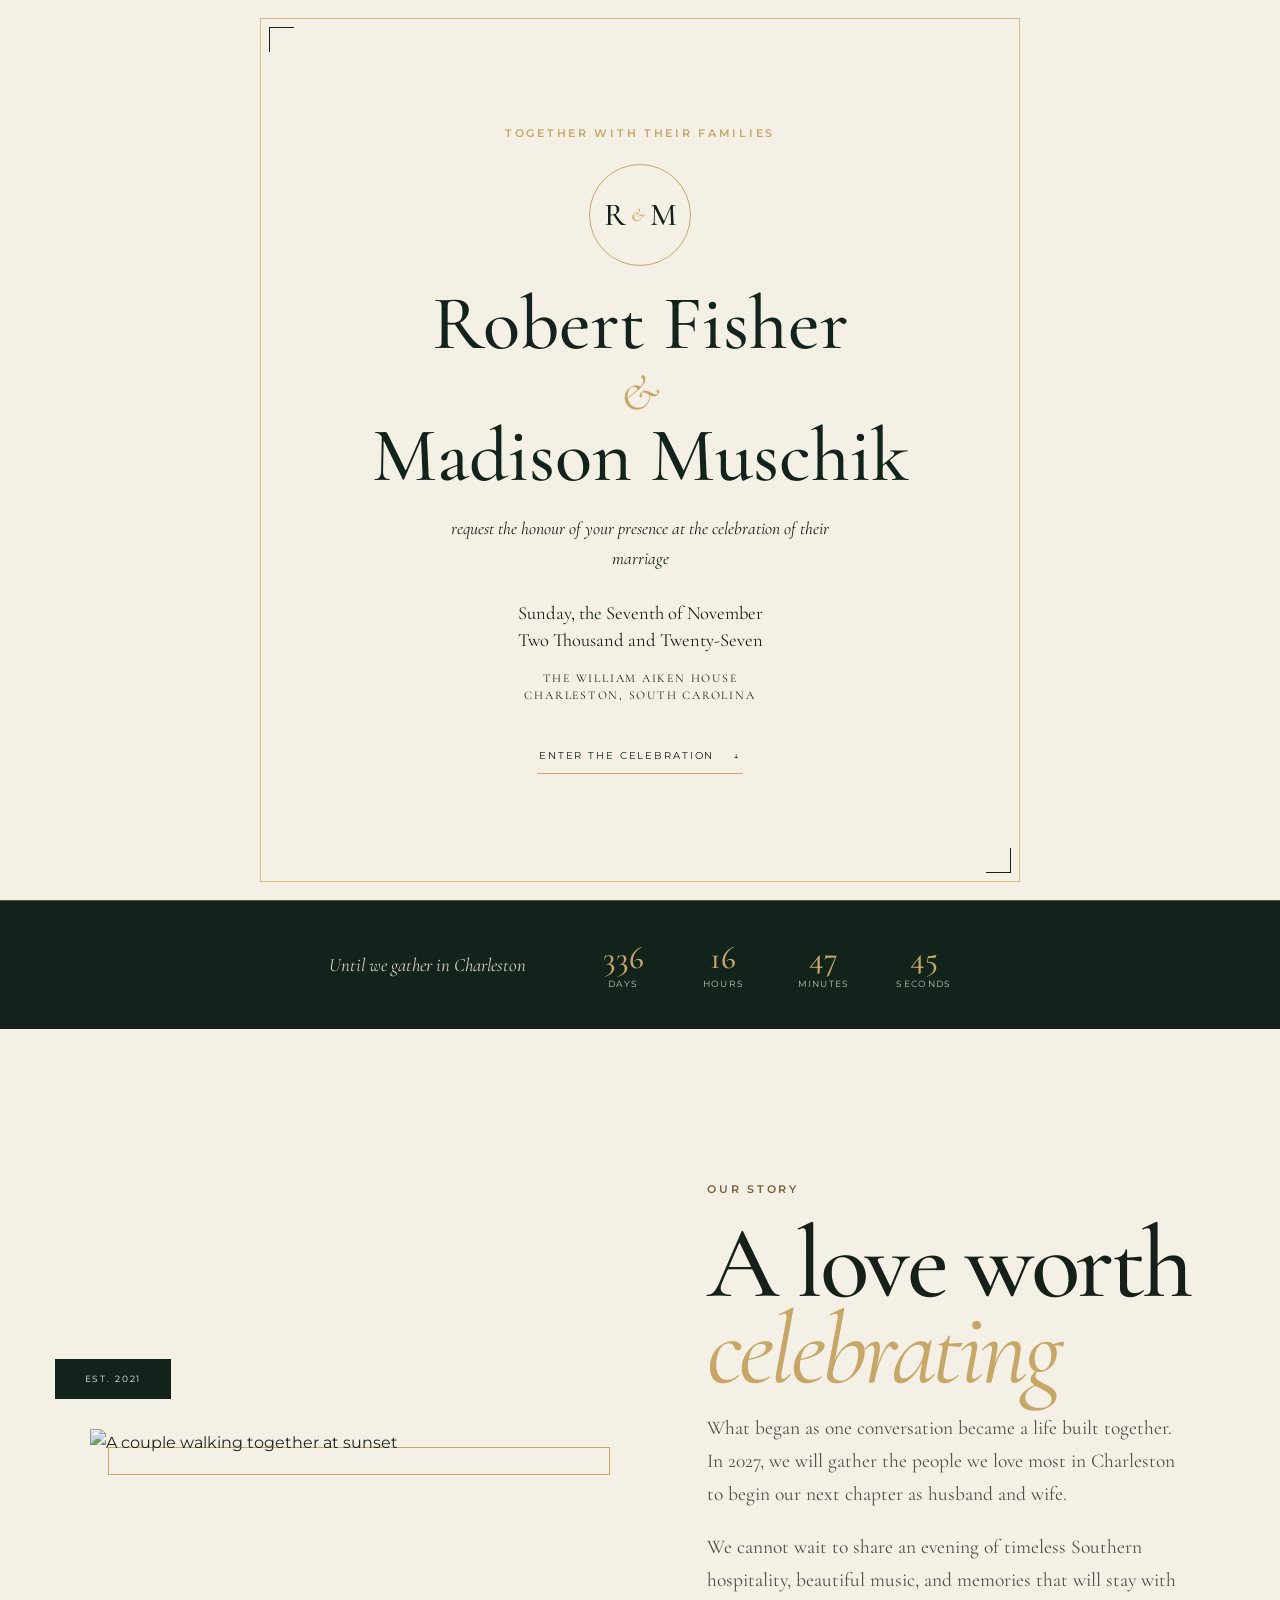
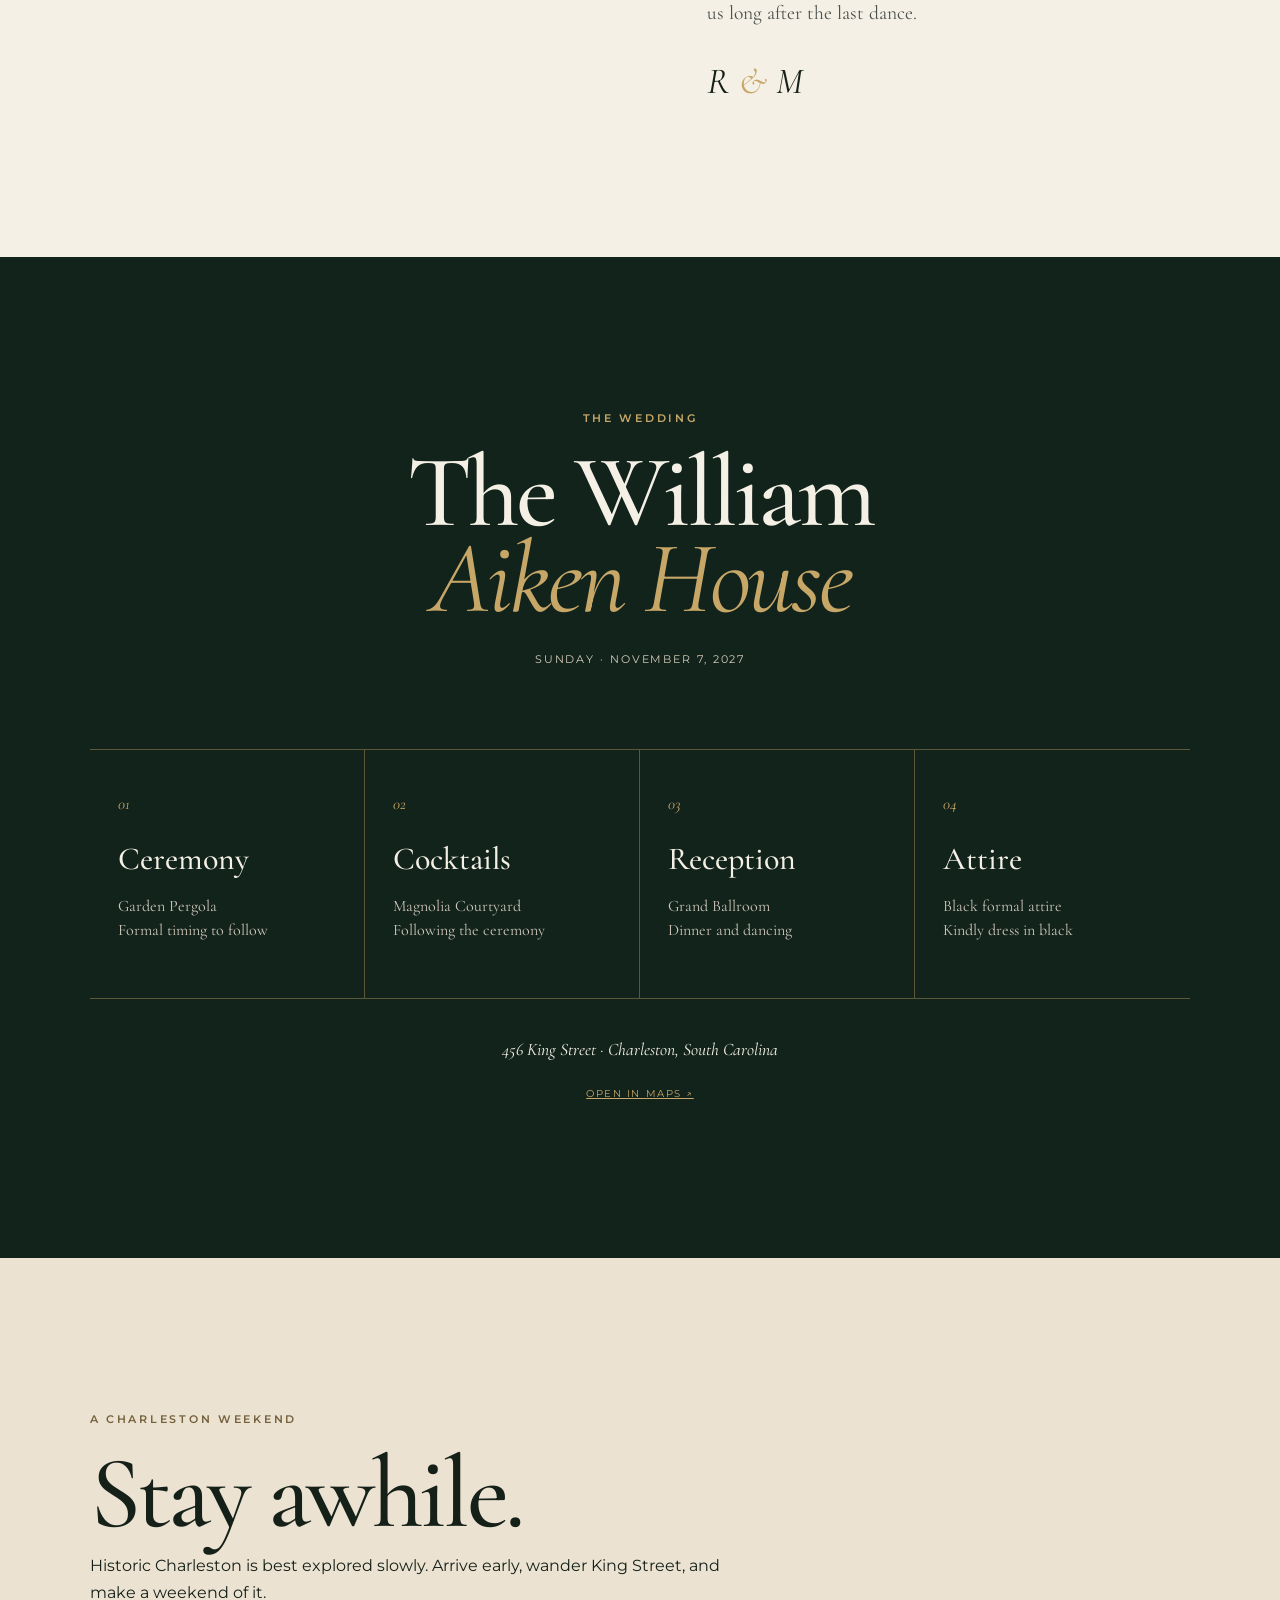
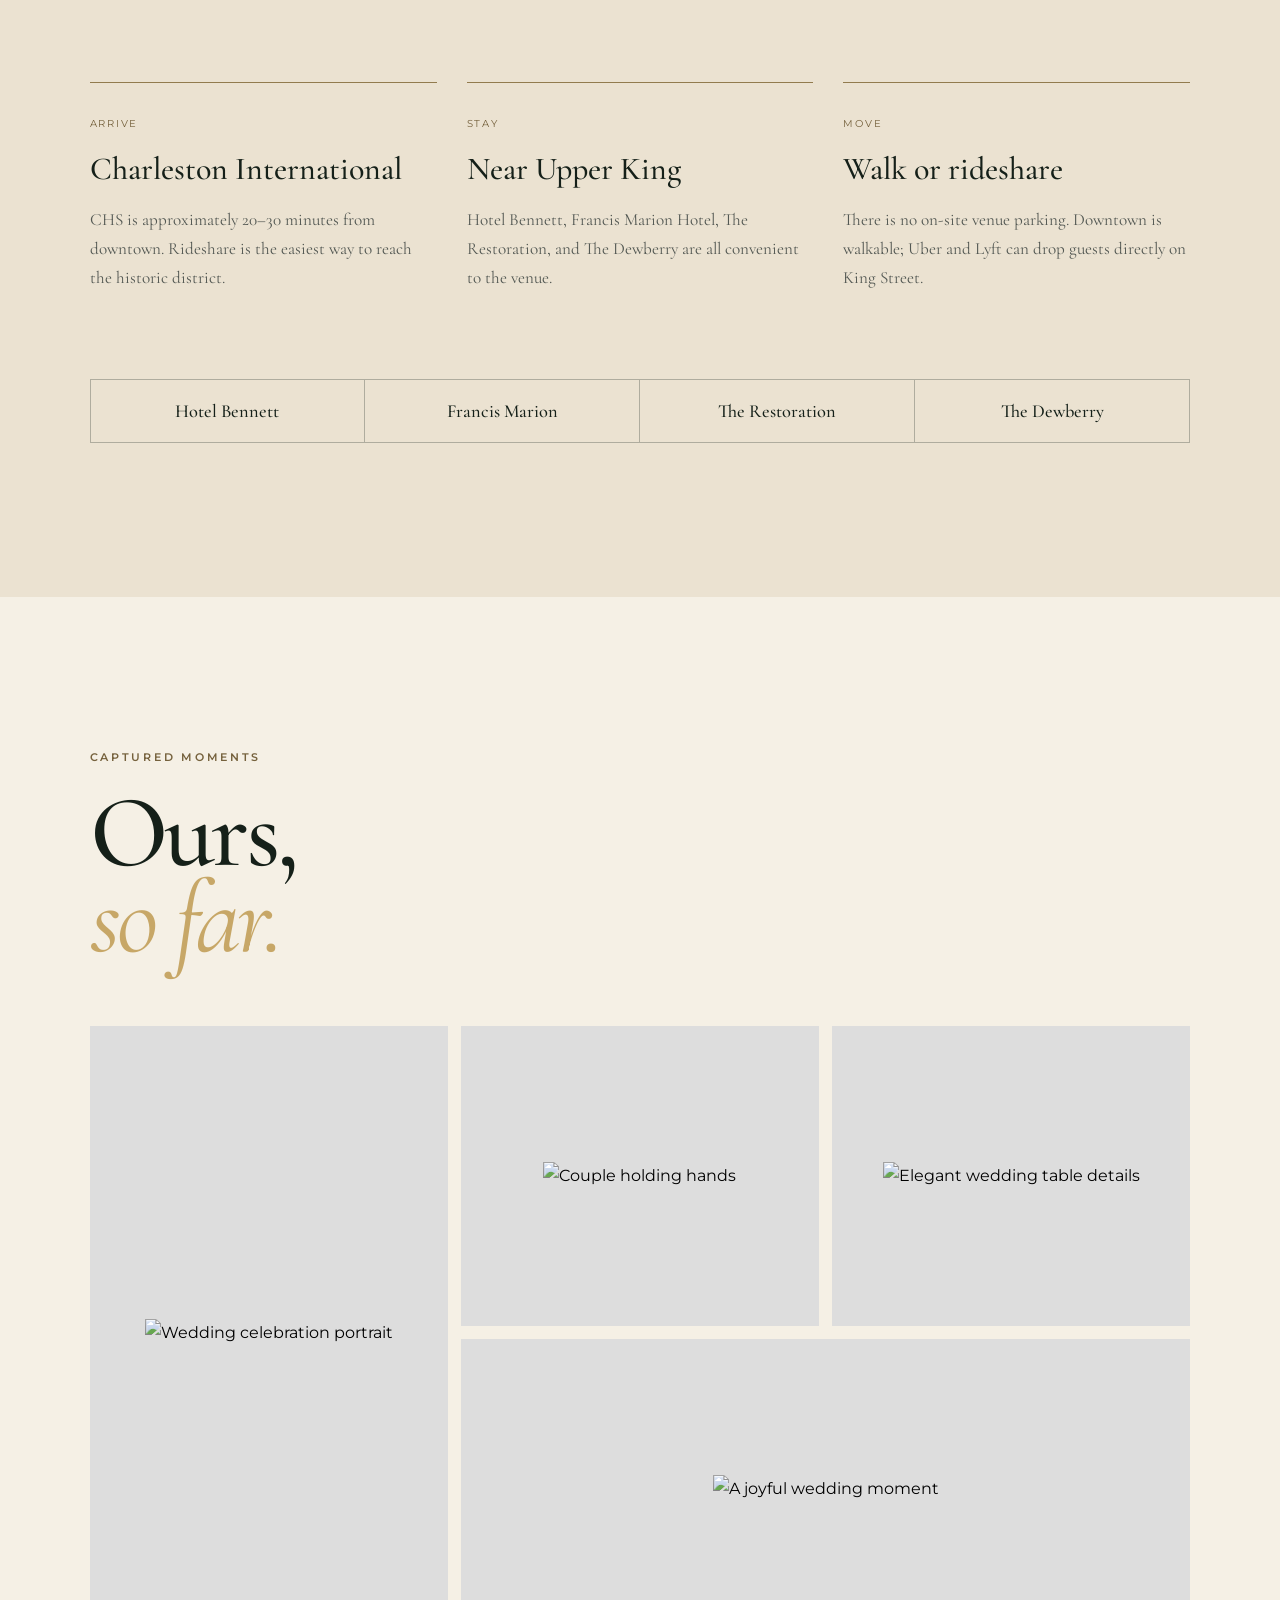
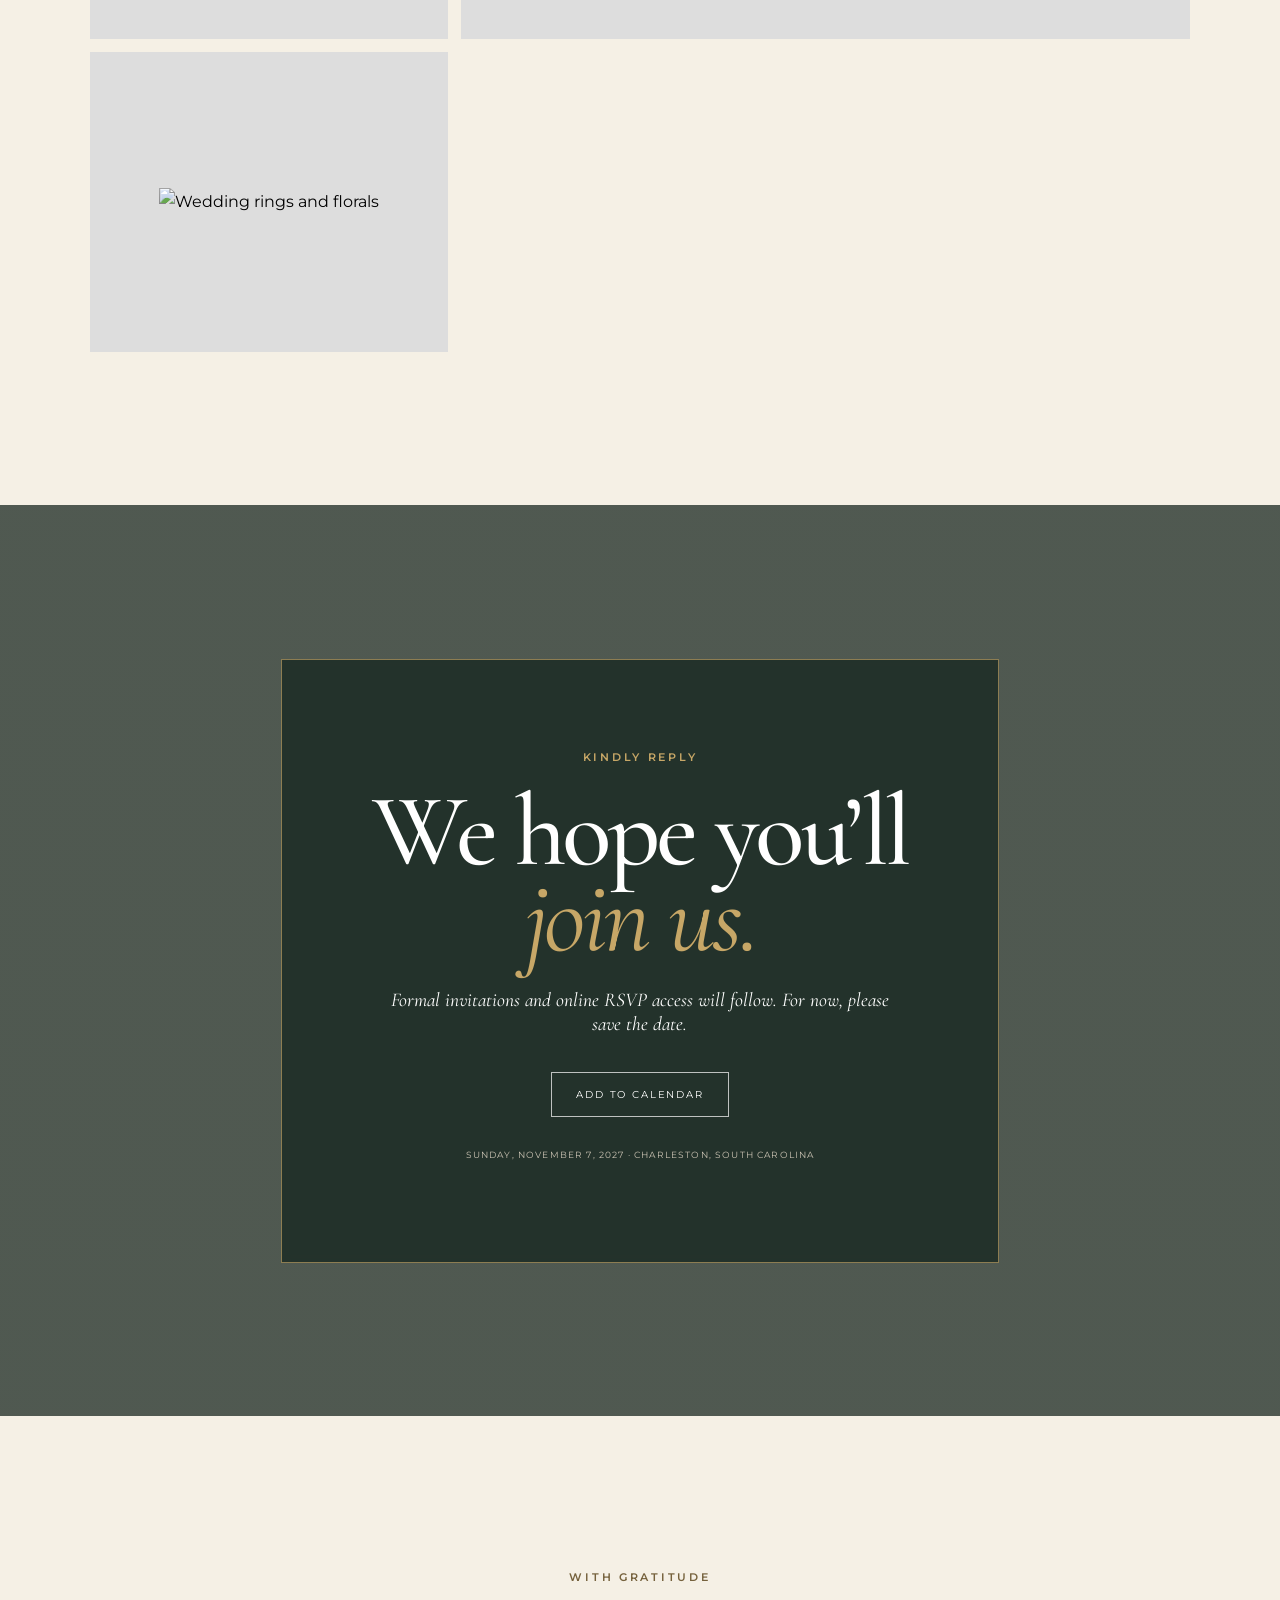
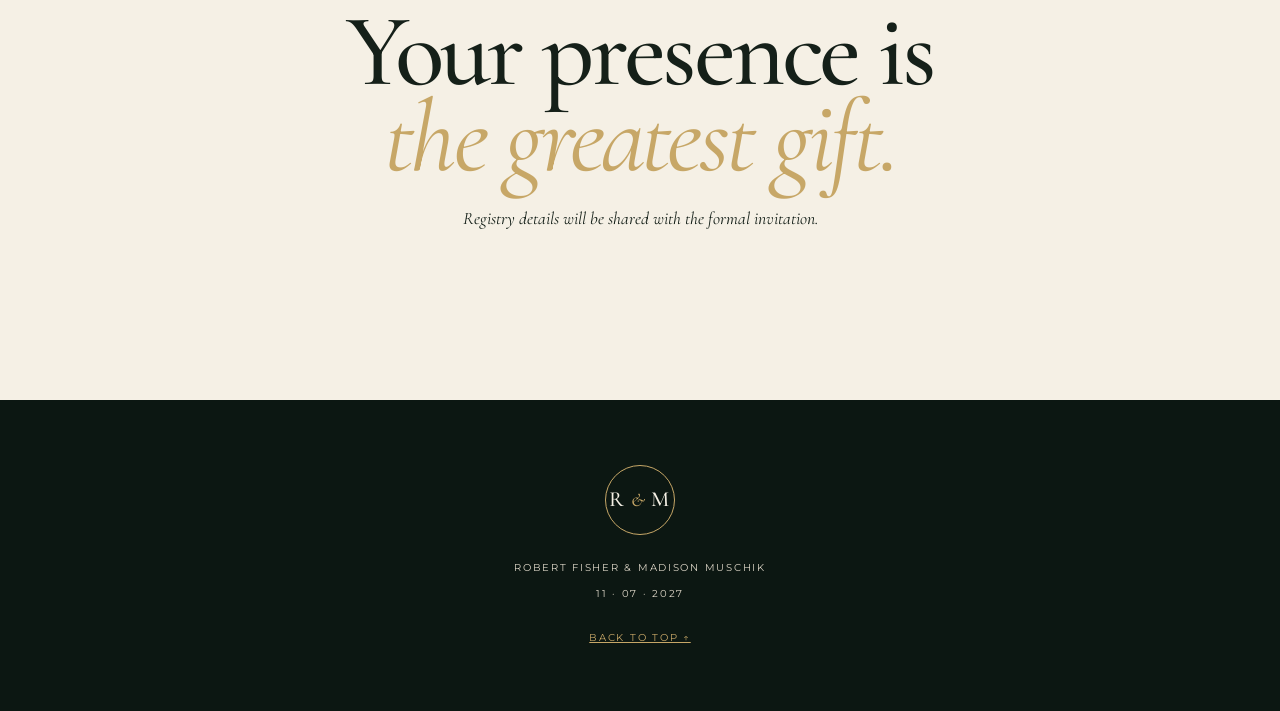
==== index.html @ 543b5cbb "Remove gallery setup note from guest view" ====
<!doctype html>
<html lang="en">
<head>
  <meta charset="utf-8">
  <meta name="viewport" content="width=device-width,initial-scale=1,viewport-fit=cover">
  <meta name="theme-color" content="#12231c">
  <meta name="description" content="The wedding of Robert Fisher and Madison Muschik — November 7, 2027 at The William Aiken House in Charleston, South Carolina.">
  <title>Robert & Madison — November 7, 2027</title>
  <link rel="preconnect" href="https://fonts.googleapis.com">
  <link rel="preconnect" href="https://fonts.gstatic.com" crossorigin>
  <link href="https://fonts.googleapis.com/css2?family=Cormorant+Garamond:ital,wght@0,400;0,500;0,600;1,400&family=Montserrat:wght@400;500;600&display=swap" rel="stylesheet">
  <link rel="icon" type="image/svg+xml" href="data:image/svg+xml,%3Csvg xmlns='http://www.w3.org/2000/svg' viewBox='0 0 64 64'%3E%3Crect width='64' height='64' rx='32' fill='%2312231c'/%3E%3Ctext x='32' y='41' text-anchor='middle' font-size='29' fill='%23d2b16f' font-family='serif'%3ER%26M%3C/text%3E%3C/svg%3E">
  <link rel="stylesheet" href="src/style.css">
</head>
<body>
  <div class="intro" id="intro" aria-label="Wedding invitation">
    <div class="intro-frame">
      <p class="kicker">Together with their families</p>
      <div class="crest" aria-hidden="true"><span>R</span><i>&</i><span>M</span></div>
      <h1>Robert Fisher<br><em>&</em><br>Madison Muschik</h1>
      <p class="invitation-line">request the honour of your presence at the celebration of their marriage</p>
      <p class="date-script">Sunday, the Seventh of November<br>Two Thousand and Twenty-Seven</p>
      <p class="venue-line">The William Aiken House<br>Charleston, South Carolina</p>
      <button class="enter" id="enterSite">Enter the celebration <span>↓</span></button>
    </div>
  </div>

  <header class="site-header" id="siteHeader">
    <a class="wordmark" href="#home" aria-label="Robert and Madison, home">R <span>&</span> M</a>
    <button class="menu-button" id="menuButton" aria-expanded="false" aria-controls="siteNav"><span></span><span></span></button>
    <nav id="siteNav" aria-label="Wedding navigation">
      <a href="#story">Our Story</a><a href="#details">The Wedding</a><a href="#travel">Charleston</a><a href="#gallery">Gallery</a><a href="#rsvp">RSVP</a>
    </nav>
  </header>

  <main>
    <section class="hero" id="home">
      <img src="https://images.unsplash.com/photo-1519741497674-611481863552?auto=format&fit=crop&w=2000&q=88" alt="An elegant outdoor wedding celebration" fetchpriority="high">
      <div class="hero-shade"></div>
      <div class="hero-copy reveal">
        <p class="kicker">Charleston · South Carolina</p>
        <h2>Robert <em>&</em> Madison</h2>
        <p class="hero-date">November 7, 2027</p>
        <a href="#details" class="outline-button">View the celebration</a>
      </div>
      <a href="#story" class="scroll-mark" aria-label="Scroll to our story">Discover <span>↓</span></a>
    </section>

    <section class="countdown" aria-label="Countdown to the wedding">
      <p>Until we gather in Charleston</p>
      <div id="countdown" class="countdown-grid"><div><strong>—</strong><span>Days</span></div><div><strong>—</strong><span>Hours</span></div><div><strong>—</strong><span>Minutes</span></div><div><strong>—</strong><span>Seconds</span></div></div>
    </section>

    <section class="editorial section" id="story">
      <div class="editorial-photo reveal"><img src="https://images.unsplash.com/photo-1522673607200-164d1b6ce486?auto=format&fit=crop&w=1200&q=86" alt="A couple walking together at sunset" loading="lazy"><span>Est. 2021</span></div>
      <div class="editorial-copy reveal">
        <p class="kicker dark">Our Story</p>
        <h2>A love worth<br><em>celebrating</em></h2>
        <p>What began as one conversation became a life built together. In 2027, we will gather the people we love most in Charleston to begin our next chapter as husband and wife.</p>
        <p>We cannot wait to share an evening of timeless Southern hospitality, beautiful music, and memories that will stay with us long after the last dance.</p>
        <div class="signature">R <span>&</span> M</div>
      </div>
    </section>

    <section class="venue section" id="details">
      <div class="section-heading reveal"><p class="kicker">The Wedding</p><h2>The William<br><em>Aiken House</em></h2><p>Sunday · November 7, 2027</p></div>
      <div class="venue-grid">
        <article class="venue-card reveal"><span>01</span><h3>Ceremony</h3><p>Garden Pergola<br>Formal timing to follow</p></article>
        <article class="venue-card reveal"><span>02</span><h3>Cocktails</h3><p>Magnolia Courtyard<br>Following the ceremony</p></article>
        <article class="venue-card reveal"><span>03</span><h3>Reception</h3><p>Grand Ballroom<br>Dinner and dancing</p></article>
        <article class="venue-card reveal"><span>04</span><h3>Attire</h3><p>Black formal attire<br>Kindly dress in black</p></article>
      </div>
      <div class="address reveal"><p>456 King Street · Charleston, South Carolina</p><a href="https://www.google.com/maps/search/?api=1&query=The+William+Aiken+House+456+King+Street+Charleston+SC" target="_blank" rel="noopener">Open in Maps ↗</a></div>
    </section>

    <section class="travel section" id="travel">
      <div class="travel-intro reveal"><p class="kicker dark">A Charleston Weekend</p><h2>Stay awhile.</h2><p>Historic Charleston is best explored slowly. Arrive early, wander King Street, and make a weekend of it.</p></div>
      <div class="travel-list">
        <article class="reveal"><span>Arrive</span><h3>Charleston International</h3><p>CHS is approximately 20–30 minutes from downtown. Rideshare is the easiest way to reach the historic district.</p></article>
        <article class="reveal"><span>Stay</span><h3>Near Upper King</h3><p>Hotel Bennett, Francis Marion Hotel, The Restoration, and The Dewberry are all convenient to the venue.</p></article>
        <article class="reveal"><span>Move</span><h3>Walk or rideshare</h3><p>There is no on-site venue parking. Downtown is walkable; Uber and Lyft can drop guests directly on King Street.</p></article>
      </div>
      <div class="hotel-links reveal"><a href="https://www.hotelbennett.com" target="_blank" rel="noopener">Hotel Bennett</a><a href="https://www.francismarionhotel.com" target="_blank" rel="noopener">Francis Marion</a><a href="https://www.therestorationhotel.com" target="_blank" rel="noopener">The Restoration</a><a href="https://www.thedewberry.com" target="_blank" rel="noopener">The Dewberry</a></div>
    </section>

    <section class="gallery section" id="gallery">
      <div class="section-heading dark reveal"><p class="kicker dark">Captured Moments</p><h2>Ours,<br><em>so far.</em></h2></div>
      <div class="gallery-grid" id="galleryGrid">
        <button class="photo tall reveal"><img src="https://images.unsplash.com/photo-1511285560929-80b456fea0bc?auto=format&fit=crop&w=900&q=84" alt="Wedding celebration portrait" loading="lazy"></button>
        <button class="photo reveal"><img src="https://images.unsplash.com/photo-1474552226712-ac0f0961a954?auto=format&fit=crop&w=900&q=84" alt="Couple holding hands" loading="lazy"></button>
        <button class="photo reveal"><img src="https://images.unsplash.com/photo-1465495976277-4387d4b0b4c6?auto=format&fit=crop&w=900&q=84" alt="Elegant wedding table details" loading="lazy"></button>
        <button class="photo wide reveal"><img src="https://images.unsplash.com/photo-1519225421980-715cb0215aed?auto=format&fit=crop&w=1400&q=84" alt="A joyful wedding moment" loading="lazy"></button>
        <button class="photo reveal"><img src="https://images.unsplash.com/photo-1606216794074-735e91aa2c92?auto=format&fit=crop&w=900&q=84" alt="Wedding rings and florals" loading="lazy"></button>
      </div>
    </section>

    <section class="rsvp section" id="rsvp">
      <div class="rsvp-panel reveal">
        <p class="kicker">Kindly Reply</p><h2>We hope you’ll<br><em>join us.</em></h2>
        <p>Formal invitations and online RSVP access will follow. For now, please save the date.</p>
        <button class="outline-button light" id="saveDate">Add to calendar</button>
        <p class="small">Sunday, November 7, 2027 · Charleston, South Carolina</p>
      </div>
    </section>

    <section class="registry section">
      <p class="kicker dark">With Gratitude</p><h2>Your presence is<br><em>the greatest gift.</em></h2><p>Registry details will be shared with the formal invitation.</p>
    </section>
  </main>

  <footer><div class="crest small-crest" aria-hidden="true"><span>R</span><i>&</i><span>M</span></div><p>Robert Fisher & Madison Muschik</p><p>11 · 07 · 2027</p><a href="#home">Back to top ↑</a></footer>

  <dialog class="lightbox" id="lightbox"><button id="closeLightbox" aria-label="Close photo">×</button><img id="lightboxImage" alt=""></dialog>
  <script type="module" src="src/main.js"></script>
</body>
</html>
---- src/style.css ----
:root{--green:#12231c;--ivory:#f5f0e5;--paper:#ebe2d1;--gold:#c7a767;--ink:#152019;--serif:'Cormorant Garamond',Georgia,serif;--sans:'Montserrat',Arial,sans-serif}*{box-sizing:border-box}html{scroll-behavior:smooth}body{margin:0;background:var(--ivory);color:var(--ink);font:400 16px/1.7 var(--sans);overflow-x:hidden}body.intro-open,body.menu-open{overflow:hidden}button,a{font:inherit}a{color:inherit}.intro{position:fixed;inset:0;z-index:1000;background:var(--ivory);padding:18px;display:grid;place-items:center;transition:opacity .8s,transform .8s}.intro.is-gone{opacity:0;transform:translateY(-2%);pointer-events:none}.intro-frame{width:min(760px,100%);min-height:calc(100vh - 36px);border:1px solid rgba(199,167,103,.72);display:flex;flex-direction:column;justify-content:center;align-items:center;text-align:center;padding:48px 24px;position:relative}.intro-frame:before,.intro-frame:after{content:'';position:absolute;width:24px;height:24px;border-color:var(--gold)}.intro-frame:before{top:8px;left:8px;border-top:1px solid;border-left:1px solid}.intro-frame:after{right:8px;bottom:8px;border-right:1px solid;border-bottom:1px solid}.kicker{text-transform:uppercase;letter-spacing:.25em;font:600 .68rem/1.3 var(--sans);color:var(--gold);margin:0 0 24px}.kicker.dark{color:#75613c}.crest{width:102px;height:102px;border:1px solid var(--gold);border-radius:50%;display:flex;align-items:center;justify-content:center;gap:5px;color:var(--green);font:500 2rem/1 var(--serif);margin-bottom:28px}.crest i{font-size:1.15rem;color:var(--gold)}.intro h1{font:500 clamp(2.5rem,7vw,4.8rem)/.79 var(--serif);margin:0;color:var(--green)}.intro h1 em{display:inline-block;color:var(--gold);font-weight:400;font-size:.66em;margin:.25em 0}.invitation-line{font-family:var(--serif);font-style:italic;max-width:390px;margin:28px auto 18px;font-size:1.1rem}.date-script,.venue-line{font-family:var(--serif);margin:8px 0;line-height:1.45}.date-script{font-size:1.16rem}.venue-line{text-transform:uppercase;letter-spacing:.15em;font-size:.74rem}.enter{border:0;border-bottom:1px solid var(--gold);background:transparent;margin-top:27px;padding:8px 2px;text-transform:uppercase;letter-spacing:.18em;font-size:.65rem;cursor:pointer;color:var(--green)}.enter span{margin-left:14px}.site-header{height:78px;padding:0 clamp(22px,5vw,72px);position:absolute;top:0;left:0;right:0;z-index:30;color:white;display:flex;align-items:center;justify-content:space-between;border-bottom:1px solid rgba(255,255,255,.22)}.wordmark{text-decoration:none;font:500 1.55rem var(--serif);letter-spacing:.08em}.wordmark span{color:var(--gold);font-style:italic}.site-header nav{display:flex;gap:34px}.site-header nav a{text-decoration:none;text-transform:uppercase;letter-spacing:.16em;font-size:.64rem}.menu-button{display:none;background:none;border:0;width:42px;height:42px;position:relative}.menu-button span{position:absolute;width:24px;height:1px;background:white;left:9px;top:16px}.menu-button span:last-child{top:24px}.hero{min-height:100svh;position:relative;display:grid;place-items:center;color:#fff;text-align:center}.hero>img{position:absolute;inset:0;width:100%;height:100%;object-fit:cover}.hero-shade{position:absolute;inset:0;background:linear-gradient(180deg,rgba(5,15,10,.45),rgba(5,15,10,.58))}.hero-copy{position:relative;z-index:2;padding:120px 20px 60px}.hero h2,.section-heading h2,.editorial h2,.travel h2,.rsvp h2,.registry h2{font:500 clamp(3.3rem,8vw,7.5rem)/.84 var(--serif);letter-spacing:-.035em;margin:0}.hero h2 em,.section-heading em,.editorial h2 em,.rsvp h2 em,.registry h2 em{font-weight:400;color:var(--gold)}.hero-date{font:400 1.25rem var(--serif);letter-spacing:.16em;margin:28px 0}.outline-button{display:inline-block;border:1px solid rgba(255,255,255,.7);padding:13px 24px;text-decoration:none;text-transform:uppercase;letter-spacing:.18em;font-size:.64rem;background:transparent;color:#fff;cursor:pointer}.scroll-mark{position:absolute;bottom:25px;z-index:2;text-decoration:none;text-transform:uppercase;letter-spacing:.2em;font-size:.58rem}.scroll-mark span{display:block;font-size:1.1rem}.countdown{background:var(--green);color:var(--ivory);padding:34px clamp(20px,8vw,110px);display:flex;align-items:center;justify-content:center;gap:70px;border-top:1px solid rgba(199,167,103,.35)}.countdown>p{font:italic 1.18rem var(--serif);color:#d9cfbd}.countdown-grid{display:grid;grid-template-columns:repeat(4,1fr);gap:45px;text-align:center}.countdown-grid strong{display:block;font:500 2rem var(--serif);color:var(--gold)}.countdown-grid span{display:block;text-transform:uppercase;letter-spacing:.15em;font-size:.55rem;color:#c8c0b2}.section{padding:clamp(90px,12vw,170px) clamp(22px,7vw,105px)}.editorial{display:grid;grid-template-columns:minmax(0,1.02fr) minmax(0,.98fr);gap:clamp(55px,9vw,130px);align-items:center}.editorial-photo{position:relative}.editorial-photo img{width:100%;height:min(690px,74vw);object-fit:cover;filter:saturate(.72) contrast(.95)}.editorial-photo:after{content:'';position:absolute;inset:18px -18px -18px 18px;border:1px solid var(--gold);z-index:-1}.editorial-photo span{position:absolute;left:-35px;bottom:58px;background:var(--green);color:var(--ivory);padding:12px 30px;text-transform:uppercase;letter-spacing:.2em;font-size:.58rem}.editorial-copy{max-width:600px}.editorial-copy p:not(.kicker){font-family:var(--serif);font-size:1.22rem;color:#4c514d}.signature{font:italic 2.3rem var(--serif);margin-top:28px}.signature span{color:var(--gold)}.venue{background:var(--green);color:var(--ivory)}.section-heading{text-align:center}.section-heading>p:last-child{text-transform:uppercase;letter-spacing:.18em;font-size:.66rem;color:#d4cbb9;margin-top:30px}.venue-grid{display:grid;grid-template-columns:repeat(4,1fr);max-width:1200px;margin:80px auto 0;border-top:1px solid rgba(199,167,103,.4);border-bottom:1px solid rgba(199,167,103,.4)}.venue-card{padding:40px 28px;min-height:240px;border-right:1px solid rgba(199,167,103,.4)}.venue-card:last-child{border:0}.venue-card>span{font:italic 1rem var(--serif);color:var(--gold)}.venue-card h3{font:500 2rem var(--serif);margin:22px 0 8px}.venue-card p{font-family:var(--serif);color:#cfc7b9;line-height:1.5}.address{text-align:center;margin-top:40px}.address p{font:italic 1.1rem var(--serif)}.address a{text-transform:uppercase;letter-spacing:.16em;font-size:.6rem;color:var(--gold)}.travel{background:var(--paper)}.travel-intro{max-width:650px}.travel-list{display:grid;grid-template-columns:repeat(3,1fr);gap:30px;margin-top:75px}.travel-list article{border-top:1px solid #927b4e;padding-top:25px}.travel-list article>span{text-transform:uppercase;letter-spacing:.18em;font-size:.6rem;color:#75613c}.travel-list h3{font:500 2rem var(--serif);margin:14px 0}.travel-list p{font-family:var(--serif);font-size:1.07rem;color:#535853}.hotel-links{display:grid;grid-template-columns:repeat(4,1fr);margin-top:70px;border:1px solid rgba(21,32,25,.28)}.hotel-links a{text-align:center;text-decoration:none;padding:20px 10px;border-right:1px solid rgba(21,32,25,.28);font:500 1.15rem var(--serif)}.hotel-links a:last-child{border:0}.gallery{background:var(--ivory)}.section-heading.dark{color:var(--ink);text-align:left;margin-bottom:65px}.gallery-grid{display:grid;grid-template-columns:repeat(3,1fr);grid-auto-rows:300px;gap:13px}.photo{border:0;padding:0;overflow:hidden;background:#ddd;cursor:zoom-in}.photo.tall{grid-row:span 2}.photo.wide{grid-column:span 2}.photo img{width:100%;height:100%;object-fit:cover;transition:transform .7s,filter .7s;filter:saturate(.75)}.photo:hover img{transform:scale(1.025);filter:saturate(.95)}.gallery-note{text-align:center;margin-top:28px;color:#777;font:italic 1rem var(--serif)}.rsvp{min-height:760px;background:linear-gradient(rgba(12,27,20,.71),rgba(12,27,20,.71)),url('https://images.unsplash.com/photo-1464366400600-7168b8af9bc3?auto=format&fit=crop&w=1900&q=86') center/cover;display:grid;place-items:center;color:white;text-align:center}.rsvp-panel{border:1px solid rgba(199,167,103,.65);padding:clamp(40px,8vw,90px);max-width:850px;background:rgba(18,35,28,.7);backdrop-filter:blur(4px)}.rsvp-panel>p:not(.kicker):not(.small){font:italic 1.22rem var(--serif);max-width:530px;margin:28px auto}.outline-button.light{margin-top:8px}.small{text-transform:uppercase;letter-spacing:.13em;font-size:.56rem;margin-top:30px;color:#ccc4b5}.registry{text-align:center}.registry>p:last-child{font:italic 1.1rem var(--serif);margin-top:28px}footer{background:#0c1712;color:#dcd5c6;text-align:center;padding:65px 20px;text-transform:uppercase;letter-spacing:.18em;font-size:.6rem}.small-crest{width:70px;height:70px;font-size:1.35rem;margin:0 auto 25px;color:var(--ivory)}footer a{display:inline-block;margin-top:18px;color:var(--gold)}.lightbox{width:min(1100px,94vw);height:min(90vh,850px);padding:0;border:0;background:#08100c}.lightbox::backdrop{background:rgba(0,0,0,.9)}.lightbox img{width:100%;height:100%;object-fit:contain}.lightbox button{position:absolute;right:10px;top:6px;color:white;background:rgba(0,0,0,.45);border:0;font:300 2rem sans-serif;width:46px;height:46px;cursor:pointer}.reveal{opacity:0;transform:translateY(28px);transition:opacity .9s ease,transform .9s ease}.reveal.visible{opacity:1;transform:none}@media (prefers-reduced-motion:reduce){html{scroll-behavior:auto}.reveal{opacity:1;transform:none;transition:none}}@media(max-width:850px){.site-header{height:68px}.menu-button{display:block}.site-header nav{position:fixed;inset:0;background:var(--green);display:flex;flex-direction:column;align-items:center;justify-content:center;gap:25px;transform:translateX(100%);transition:transform .45s}.site-header nav a{font:500 2rem var(--serif);text-transform:none;letter-spacing:0}.menu-open .site-header nav{transform:none}.menu-button{z-index:2}.menu-open .menu-button span:first-child{transform:rotate(45deg);top:20px}.menu-open .menu-button span:last-child{transform:rotate(-45deg);top:20px}.countdown{gap:25px;flex-direction:column}.countdown-grid{gap:20px;width:100%;max-width:430px}.editorial{grid-template-columns:1fr}.editorial-photo span{left:-8px}.venue-grid{grid-template-columns:1fr 1fr}.venue-card:nth-child(2){border-right:0}.venue-card:nth-child(-n+2){border-bottom:1px solid rgba(199,167,103,.4)}.travel-list{grid-template-columns:1fr}.hotel-links{grid-template-columns:1fr 1fr}.hotel-links a{border-bottom:1px solid rgba(21,32,25,.28)}.hotel-links a:nth-child(2){border-right:0}.gallery-grid{grid-template-columns:1fr 1fr;grid-auto-rows:250px}.photo.wide{grid-column:span 2}}@media(max-width:560px){.intro-frame{padding:35px 18px}.invitation-line{margin-top:20px}.hero h2{font-size:3.9rem}.section{padding:88px 22px}.countdown-grid{gap:7px}.countdown-grid strong{font-size:1.55rem}.venue-grid{grid-template-columns:1fr;margin-top:55px}.venue-card{border-right:0;border-bottom:1px solid rgba(199,167,103,.4)!important;min-height:0}.venue-card:last-child{border-bottom:0!important}.hotel-links{grid-template-columns:1fr}.hotel-links a{border-right:0}.gallery-grid{grid-template-columns:1fr;grid-auto-rows:420px}.photo.tall,.photo.wide{grid-column:auto;grid-row:auto}.rsvp{padding-left:14px;padding-right:14px}.rsvp-panel{padding:48px 19px}.rsvp h2{font-size:3.35rem}}
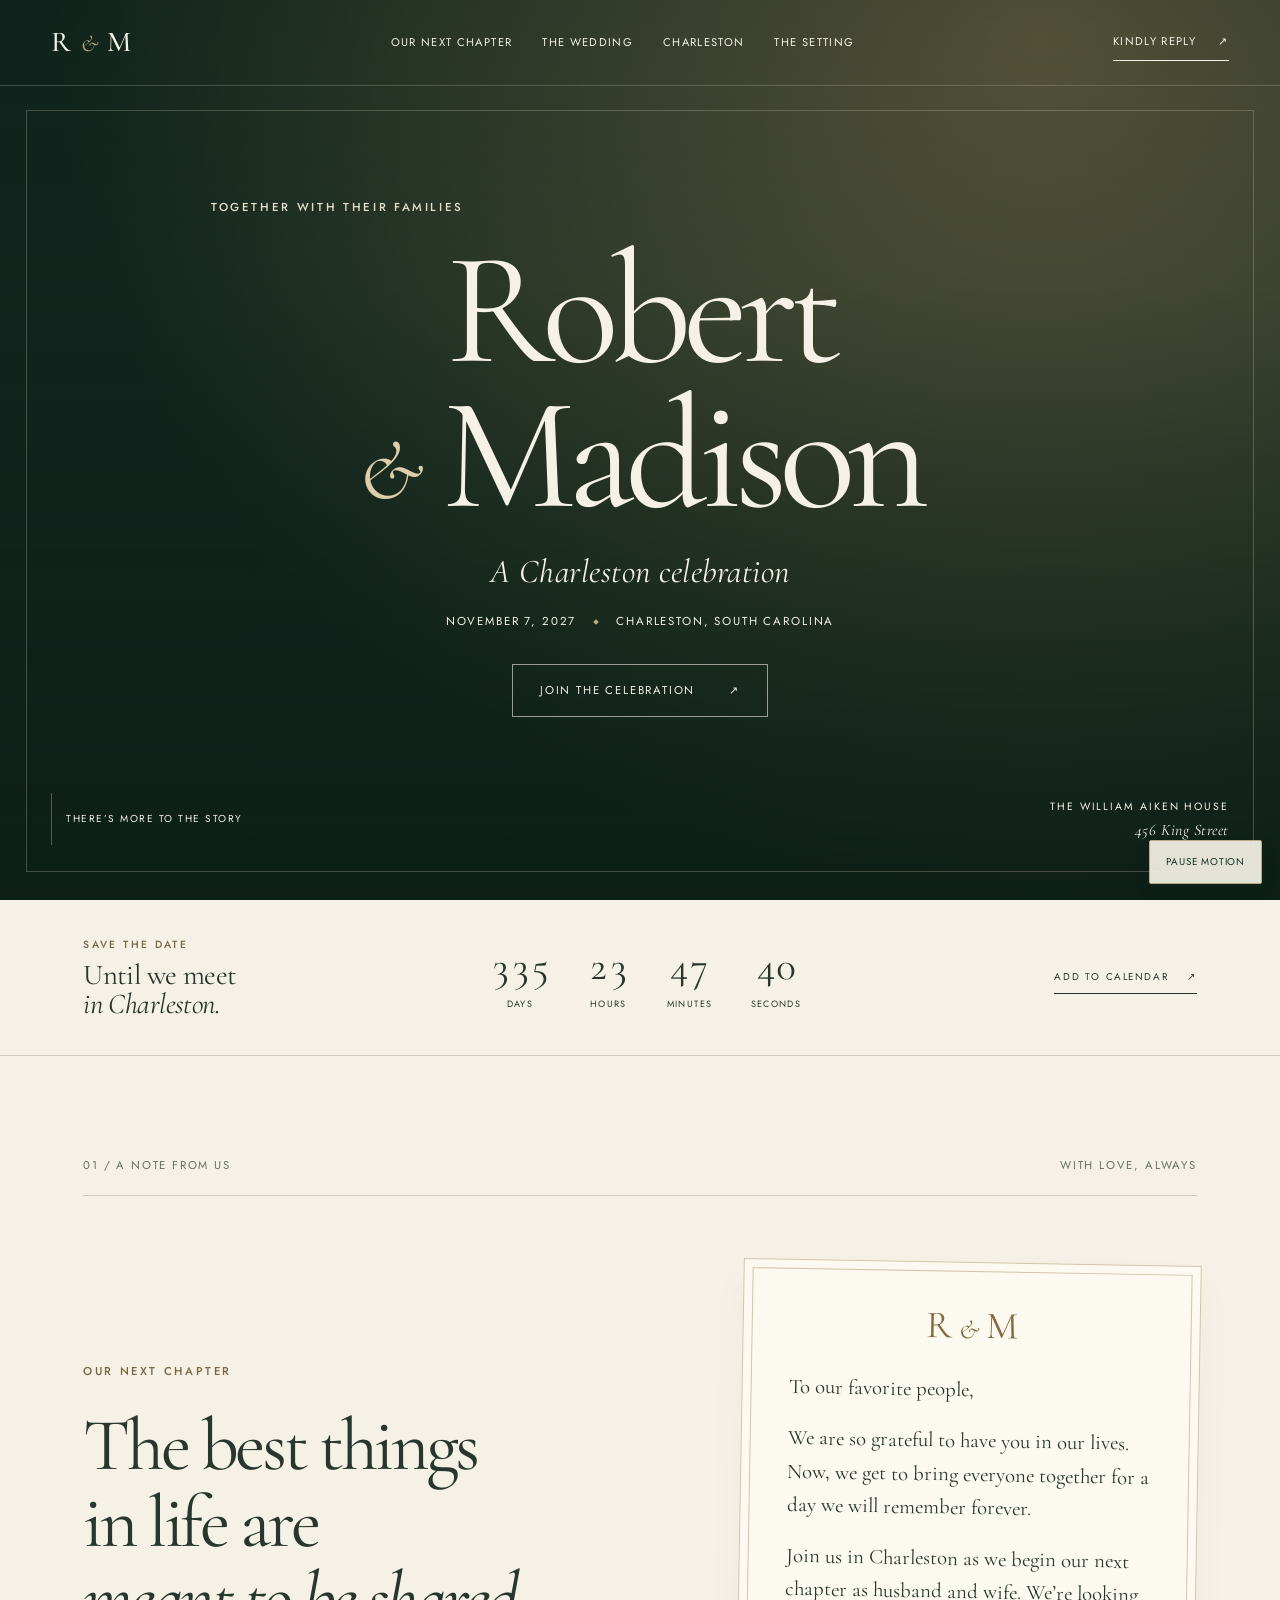
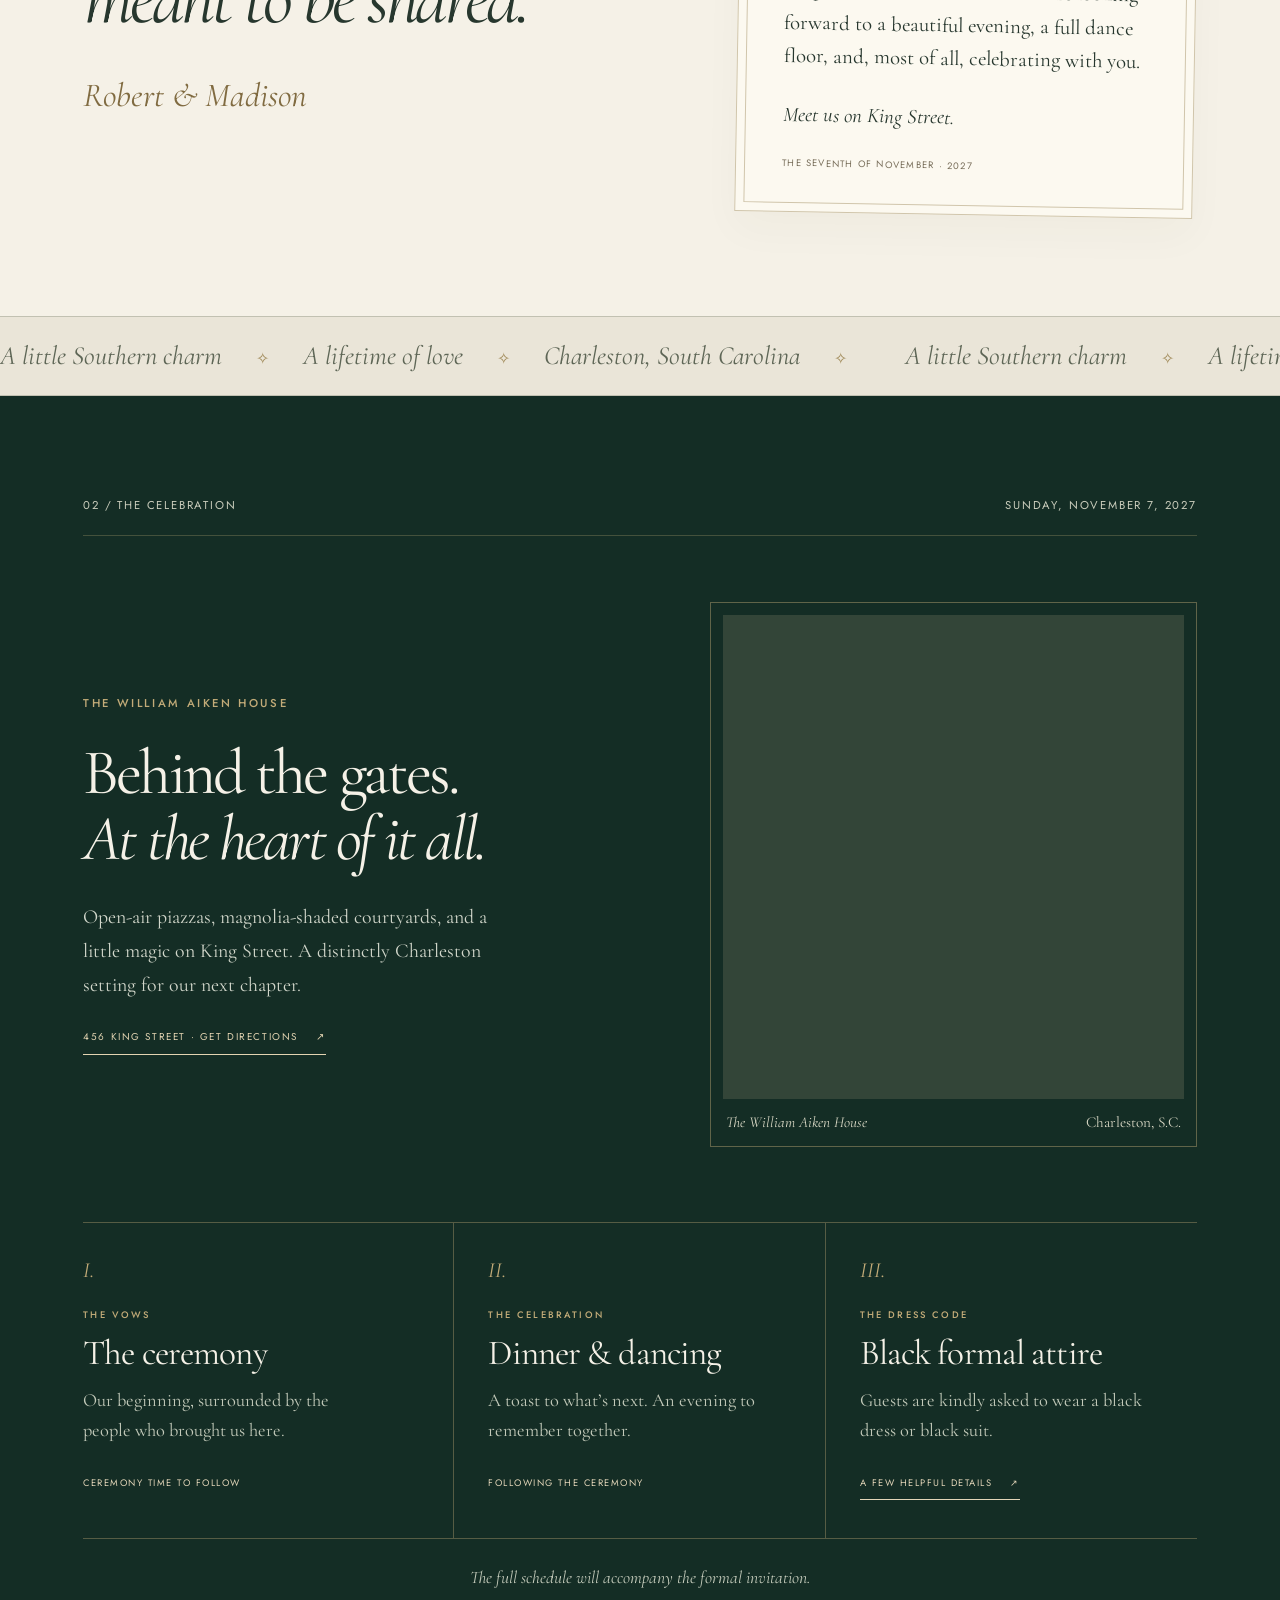
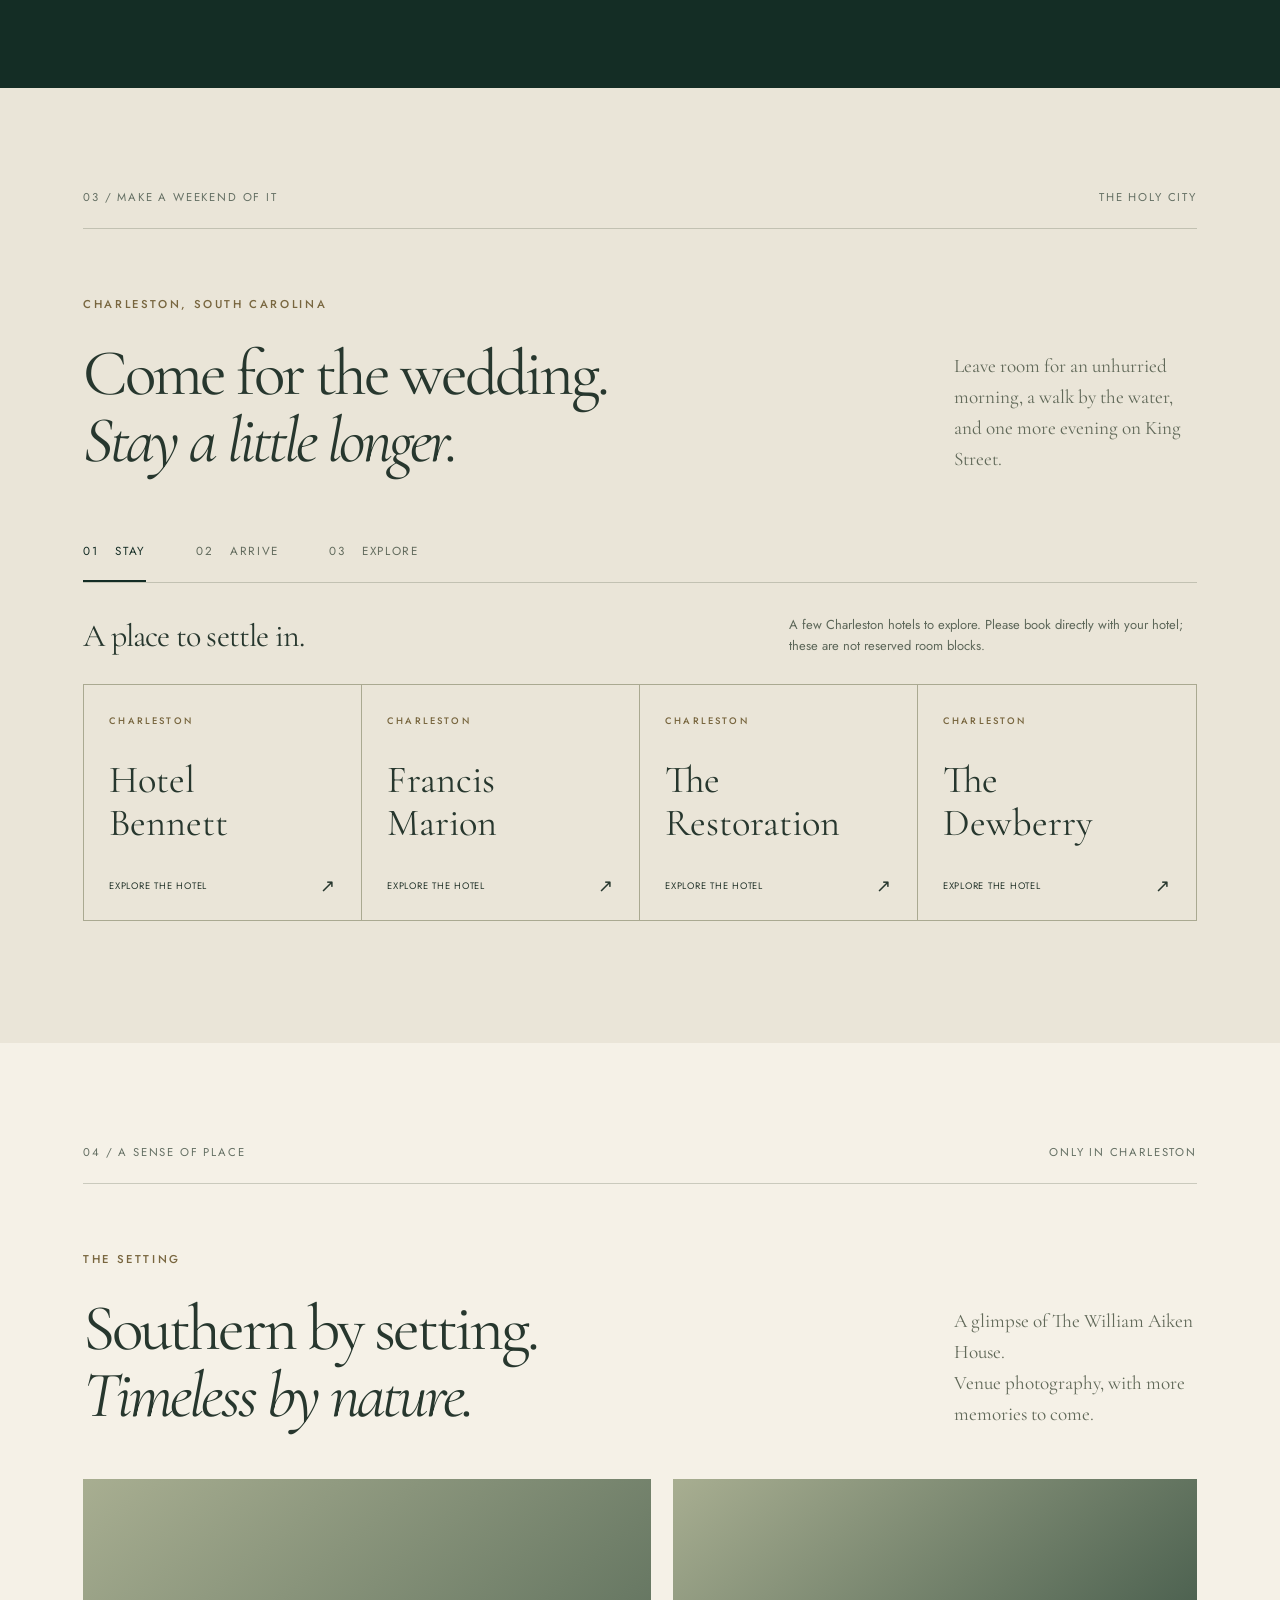
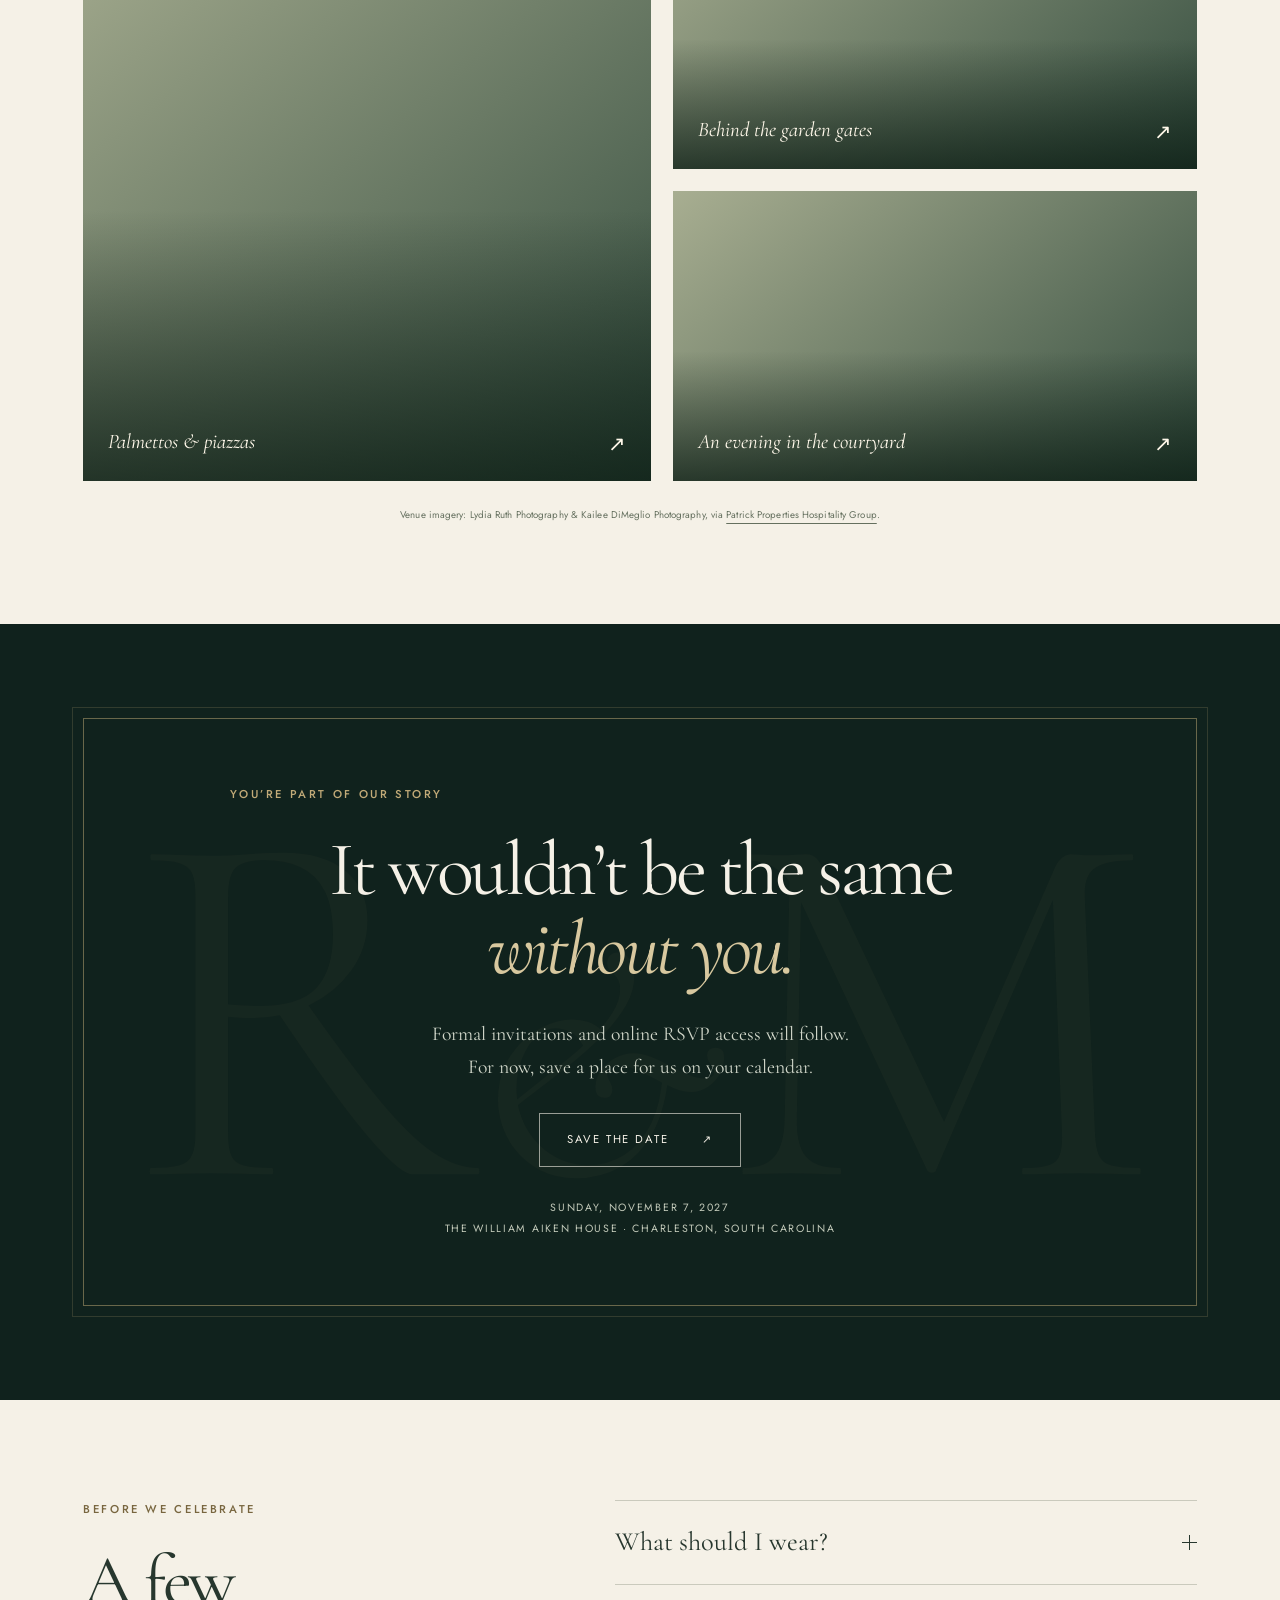
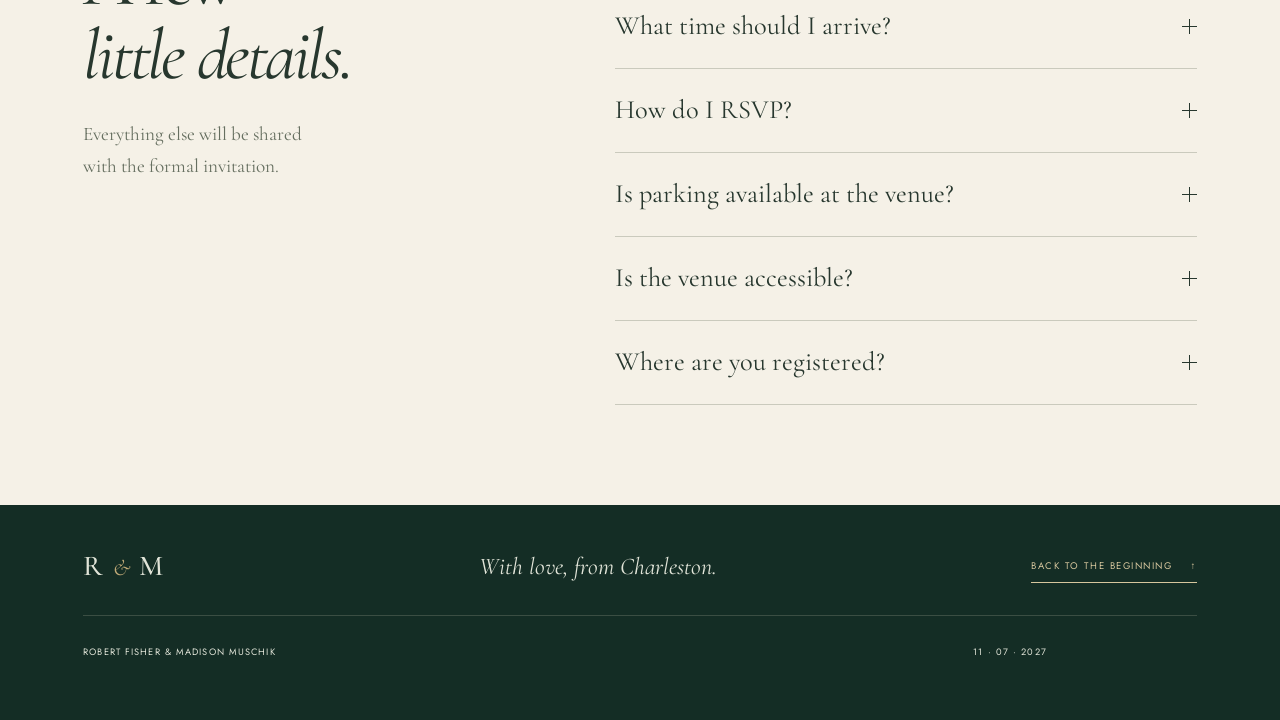
==== commit 61920536: "Rebuild wedding site as a cinematic Charleston celebration Replace the guest-facing HTML, styles, an" ====
--- a/index.html
+++ b/index.html
@@ -2,115 +2,132 @@
 <html lang="en">
 <head>
   <meta charset="utf-8">
-  <meta name="viewport" content="width=device-width,initial-scale=1,viewport-fit=cover">
-  <meta name="theme-color" content="#12231c">
-  <meta name="description" content="The wedding of Robert Fisher and Madison Muschik — November 7, 2027 at The William Aiken House in Charleston, South Carolina.">
-  <title>Robert & Madison — November 7, 2027</title>
+  <meta name="viewport" content="width=device-width, initial-scale=1, viewport-fit=cover">
+  <meta name="theme-color" content="#142d25">
+  <meta name="description" content="Join Robert Fisher and Madison Muschik for a Charleston celebration. November 7, 2027 · The William Aiken House, Charleston, South Carolina.">
+  <meta property="og:title" content="Robert & Madison · A Charleston Celebration">
+  <meta property="og:description" content="November 7, 2027 · The William Aiken House · Charleston, South Carolina">
+  <meta property="og:type" content="website">
+  <title>Robert & Madison | A Charleston Celebration · November 7, 2027</title>
   <link rel="preconnect" href="https://fonts.googleapis.com">
   <link rel="preconnect" href="https://fonts.gstatic.com" crossorigin>
-  <link href="https://fonts.googleapis.com/css2?family=Cormorant+Garamond:ital,wght@0,400;0,500;0,600;1,400&family=Montserrat:wght@400;500;600&display=swap" rel="stylesheet">
-  <link rel="icon" type="image/svg+xml" href="data:image/svg+xml,%3Csvg xmlns='http://www.w3.org/2000/svg' viewBox='0 0 64 64'%3E%3Crect width='64' height='64' rx='32' fill='%2312231c'/%3E%3Ctext x='32' y='41' text-anchor='middle' font-size='29' fill='%23d2b16f' font-family='serif'%3ER%26M%3C/text%3E%3C/svg%3E">
-  <link rel="stylesheet" href="src/style.css">
+  <link rel="preconnect" href="https://www.pphgcharleston.com">
+  <link href="https://fonts.googleapis.com/css2?family=Cormorant+Garamond:ital,wght@0,400;0,500;0,600;1,400;1,500&family=Jost:wght@400;500;600&display=swap" rel="stylesheet">
+  <link rel="icon" href="data:image/svg+xml,%3Csvg xmlns='http://www.w3.org/2000/svg' viewBox='0 0 64 64'%3E%3Crect width='64' height='64' rx='32' fill='%23142d25'/%3E%3Ctext x='32' y='41' text-anchor='middle' font-size='26' fill='%23eadfc3' font-family='serif'%3ER%26M%3C/text%3E%3C/svg%3E">
+  <link rel="stylesheet" href="src/style.css?v=charleston-20260916">
 </head>
 <body>
-  <div class="intro" id="intro" aria-label="Wedding invitation">
-    <div class="intro-frame">
-      <p class="kicker">Together with their families</p>
-      <div class="crest" aria-hidden="true"><span>R</span><i>&</i><span>M</span></div>
-      <h1>Robert Fisher<br><em>&</em><br>Madison Muschik</h1>
-      <p class="invitation-line">request the honour of your presence at the celebration of their marriage</p>
-      <p class="date-script">Sunday, the Seventh of November<br>Two Thousand and Twenty-Seven</p>
-      <p class="venue-line">The William Aiken House<br>Charleston, South Carolina</p>
-      <button class="enter" id="enterSite">Enter the celebration <span>↓</span></button>
-    </div>
-  </div>
-
+  <a class="skip-link" href="#main">Skip to content</a>
+  <div class="arrival" aria-hidden="true"><span>R <i>&</i> M</span><small>CHARLESTON · 2027</small></div>
   <header class="site-header" id="siteHeader">
-    <a class="wordmark" href="#home" aria-label="Robert and Madison, home">R <span>&</span> M</a>
-    <button class="menu-button" id="menuButton" aria-expanded="false" aria-controls="siteNav"><span></span><span></span></button>
-    <nav id="siteNav" aria-label="Wedding navigation">
-      <a href="#story">Our Story</a><a href="#details">The Wedding</a><a href="#travel">Charleston</a><a href="#gallery">Gallery</a><a href="#rsvp">RSVP</a>
+    <a class="wordmark" href="#home" aria-label="Robert and Madison, home">R <i>&</i> M</a>
+    <nav class="desktop-nav" aria-label="Main navigation">
+      <a href="#story">Our next chapter</a><a href="#details">The wedding</a><a href="#travel">Charleston</a><a href="#gallery">The setting</a>
     </nav>
+    <div class="header-actions"><a class="header-rsvp" href="#rsvp">Kindly reply <span aria-hidden="true">↗</span></a><button class="menu-toggle" id="menuButton" type="button" aria-label="Open navigation" aria-haspopup="dialog" aria-controls="menuDialog"><span></span><span></span></button></div>
+    <div class="reading-progress" aria-hidden="true"></div>
   </header>
 
-  <main>
-    <section class="hero" id="home">
-      <img src="https://images.unsplash.com/photo-1519741497674-611481863552?auto=format&fit=crop&w=2000&q=88" alt="An elegant outdoor wedding celebration" fetchpriority="high">
-      <div class="hero-shade"></div>
-      <div class="hero-copy reveal">
-        <p class="kicker">Charleston · South Carolina</p>
-        <h2>Robert <em>&</em> Madison</h2>
-        <p class="hero-date">November 7, 2027</p>
-        <a href="#details" class="outline-button">View the celebration</a>
+  <main id="main">
+    <section class="hero" id="home" aria-labelledby="heroTitle">
+      <div class="hero-media" data-parallax="0.16"><img class="hero-photo" src="https://www.pphgcharleston.com/wp-content/uploads/2021/12/DSC_1204-copy-1219x705.jpg" width="1219" height="705" alt="Palmettos and glowing lanterns along the piazza at The William Aiken House" fetchpriority="high"></div>
+      <div class="hero-shade"></div><div class="hero-frame" aria-hidden="true"></div>
+      <div class="hero-copy">
+        <p class="eyebrow hero-reveal">Together with their families</p>
+        <h1 id="heroTitle"><span class="hero-reveal">Robert</span><span class="name-line hero-reveal"><em>&</em> Madison</span></h1>
+        <p class="hero-subtitle hero-reveal">A Charleston celebration</p>
+        <div class="hero-date hero-reveal"><span>November 7, 2027</span><span class="tiny-diamond" aria-hidden="true"></span><span>Charleston, South Carolina</span></div>
+        <a href="#details" class="button button-light hero-reveal">Join the celebration <span aria-hidden="true">↗</span></a>
       </div>
-      <a href="#story" class="scroll-mark" aria-label="Scroll to our story">Discover <span>↓</span></a>
+      <div class="hero-bottom"><a href="#story" class="scroll-cue"><span class="scroll-line" aria-hidden="true"></span>There’s more to the story</a><span class="hero-location">The William Aiken House<br><em>456 King Street</em></span></div>
     </section>
 
-    <section class="countdown" aria-label="Countdown to the wedding">
-      <p>Until we gather in Charleston</p>
-      <div id="countdown" class="countdown-grid"><div><strong>—</strong><span>Days</span></div><div><strong>—</strong><span>Hours</span></div><div><strong>—</strong><span>Minutes</span></div><div><strong>—</strong><span>Seconds</span></div></div>
+    <section class="countdown-strip" aria-labelledby="countdownTitle">
+      <div><p class="eyebrow">Save the date</p><h2 id="countdownTitle">Until we meet <em>in Charleston.</em></h2></div>
+      <div class="countdown" id="countdown" role="timer" aria-label="Countdown to November 7, 2027 in Charleston"><div><strong data-unit="days">—</strong><span>Days</span></div><div><strong data-unit="hours">—</strong><span>Hours</span></div><div><strong data-unit="minutes">—</strong><span>Minutes</span></div><div><strong data-unit="seconds">—</strong><span>Seconds</span></div></div>
+      <a class="text-link calendar-link" href="public/robert-madison.ics" download>Add to calendar <span aria-hidden="true">↗</span></a>
     </section>
 
-    <section class="editorial section" id="story">
-      <div class="editorial-photo reveal"><img src="https://images.unsplash.com/photo-1522673607200-164d1b6ce486?auto=format&fit=crop&w=1200&q=86" alt="A couple walking together at sunset" loading="lazy"><span>Est. 2021</span></div>
-      <div class="editorial-copy reveal">
-        <p class="kicker dark">Our Story</p>
-        <h2>A love worth<br><em>celebrating</em></h2>
-        <p>What began as one conversation became a life built together. In 2027, we will gather the people we love most in Charleston to begin our next chapter as husband and wife.</p>
-        <p>We cannot wait to share an evening of timeless Southern hospitality, beautiful music, and memories that will stay with us long after the last dance.</p>
-        <div class="signature">R <span>&</span> M</div>
+    <section class="welcome section-pad" id="story" aria-labelledby="storyTitle">
+      <div class="section-index reveal"><span>01 / A note from us</span><span>With love, always</span></div>
+      <div class="welcome-grid">
+        <div class="welcome-title reveal"><p class="eyebrow">Our next chapter</p><h2 id="storyTitle">The best things<br>in life are<br><em>meant to be shared.</em></h2><div class="signature" aria-hidden="true">Robert & Madison</div></div>
+        <div class="welcome-letter reveal"><span class="letter-monogram" aria-hidden="true">R<i>&</i>M</span><p>To our favorite people,</p><p>We are so grateful to have you in our lives. Now, we get to bring everyone together for a day we will remember forever.</p><p>Join us in Charleston as we begin our next chapter as husband and wife. We’re looking forward to a beautiful evening, a full dance floor, and, most of all, celebrating with you.</p><p class="letter-closing">Meet us on King Street.</p><span class="letter-date">THE SEVENTH OF NOVEMBER · 2027</span></div>
       </div>
     </section>
 
-    <section class="venue section" id="details">
-      <div class="section-heading reveal"><p class="kicker">The Wedding</p><h2>The William<br><em>Aiken House</em></h2><p>Sunday · November 7, 2027</p></div>
-      <div class="venue-grid">
-        <article class="venue-card reveal"><span>01</span><h3>Ceremony</h3><p>Garden Pergola<br>Formal timing to follow</p></article>
-        <article class="venue-card reveal"><span>02</span><h3>Cocktails</h3><p>Magnolia Courtyard<br>Following the ceremony</p></article>
-        <article class="venue-card reveal"><span>03</span><h3>Reception</h3><p>Grand Ballroom<br>Dinner and dancing</p></article>
-        <article class="venue-card reveal"><span>04</span><h3>Attire</h3><p>Black formal attire<br>Kindly dress in black</p></article>
+    <div class="ribbon" aria-hidden="true"><div class="ribbon-track"><span>A little Southern charm <i>✧</i> A lifetime of love <i>✧</i> Charleston, South Carolina <i>✧</i> </span><span>A little Southern charm <i>✧</i> A lifetime of love <i>✧</i> Charleston, South Carolina <i>✧</i> </span></div></div>
+
+    <section class="wedding section-pad" id="details" aria-labelledby="weddingTitle">
+      <div class="section-index reveal"><span>02 / The celebration</span><span>Sunday, November 7, 2027</span></div>
+      <div class="venue-intro">
+        <div class="venue-heading reveal"><p class="eyebrow">The William Aiken House</p><h2 id="weddingTitle">Behind the gates.<br><em>At the heart of it all.</em></h2><p>Open-air piazzas, magnolia-shaded courtyards, and a little magic on King Street. A distinctly Charleston setting for our next chapter.</p><a class="text-link" href="https://www.google.com/maps/search/?api=1&amp;query=The+William+Aiken+House+456+King+Street+Charleston+SC" target="_blank" rel="noopener noreferrer">456 King Street · Get directions <span aria-hidden="true">↗</span></a></div>
+        <figure class="venue-photo reveal"><div class="image-window"><img src="https://www.pphgcharleston.com/wp-content/uploads/2024/03/Allen_Wedding_kailee_dimeglio_photography-751_web-1024x683.jpg" width="1024" height="683" alt="An alfresco table setting beneath the trees at The William Aiken House" loading="lazy" decoding="async"></div><figcaption>The William Aiken House <span>Charleston, S.C.</span></figcaption></figure>
       </div>
-      <div class="address reveal"><p>456 King Street · Charleston, South Carolina</p><a href="https://www.google.com/maps/search/?api=1&query=The+William+Aiken+House+456+King+Street+Charleston+SC" target="_blank" rel="noopener">Open in Maps ↗</a></div>
+      <div class="schedule">
+        <article class="schedule-item reveal"><span class="step-number">I.</span><p class="eyebrow">The vows</p><h3>The ceremony</h3><p>Our beginning, surrounded by the people who brought us here.</p><span class="detail-note">Ceremony time to follow</span></article>
+        <article class="schedule-item reveal"><span class="step-number">II.</span><p class="eyebrow">The celebration</p><h3>Dinner & dancing</h3><p>A toast to what’s next. An evening to remember together.</p><span class="detail-note">Following the ceremony</span></article>
+        <article class="schedule-item reveal"><span class="step-number">III.</span><p class="eyebrow">The dress code</p><h3>Black formal attire</h3><p>Guests are kindly asked to wear a black dress or black suit.</p><a class="text-link" href="#questions">A few helpful details <span aria-hidden="true">↗</span></a></article>
+      </div>
+      <p class="timing-note">The full schedule will accompany the formal invitation.</p>
     </section>
 
-    <section class="travel section" id="travel">
-      <div class="travel-intro reveal"><p class="kicker dark">A Charleston Weekend</p><h2>Stay awhile.</h2><p>Historic Charleston is best explored slowly. Arrive early, wander King Street, and make a weekend of it.</p></div>
-      <div class="travel-list">
-        <article class="reveal"><span>Arrive</span><h3>Charleston International</h3><p>CHS is approximately 20–30 minutes from downtown. Rideshare is the easiest way to reach the historic district.</p></article>
-        <article class="reveal"><span>Stay</span><h3>Near Upper King</h3><p>Hotel Bennett, Francis Marion Hotel, The Restoration, and The Dewberry are all convenient to the venue.</p></article>
-        <article class="reveal"><span>Move</span><h3>Walk or rideshare</h3><p>There is no on-site venue parking. Downtown is walkable; Uber and Lyft can drop guests directly on King Street.</p></article>
+    <section class="travel section-pad" id="travel" aria-labelledby="travelTitle">
+      <div class="section-index reveal"><span>03 / Make a weekend of it</span><span>The Holy City</span></div>
+      <div class="travel-heading reveal"><div><p class="eyebrow">Charleston, South Carolina</p><h2 id="travelTitle">Come for the wedding.<br><em>Stay a little longer.</em></h2></div><p>Leave room for an unhurried morning, a walk by the water, and one more evening on King Street.</p></div>
+      <div class="travel-tabs" role="tablist" aria-label="Plan your Charleston stay" hidden><button id="tab-stay" role="tab" aria-selected="true" aria-controls="panel-stay" tabindex="0">01 &nbsp; Stay</button><button id="tab-arrive" role="tab" aria-selected="false" aria-controls="panel-arrive" tabindex="-1">02 &nbsp; Arrive</button><button id="tab-explore" role="tab" aria-selected="false" aria-controls="panel-explore" tabindex="-1">03 &nbsp; Explore</button></div>
+      <div id="panel-stay" class="travel-panel" aria-labelledby="tab-stay">
+        <div class="panel-intro"><h3>A place to settle in.</h3><p>A few Charleston hotels to explore. Please book directly with your hotel; these are not reserved room blocks.</p></div>
+        <div class="hotel-grid">
+          <a class="hotel-card" href="https://www.hotelbennett.com" target="_blank" rel="noopener noreferrer"><span class="eyebrow">Charleston</span><h4>Hotel<br>Bennett</h4><span class="hotel-cta">Explore the hotel <span aria-hidden="true">↗</span></span></a>
+          <a class="hotel-card" href="https://www.francismarionhotel.com" target="_blank" rel="noopener noreferrer"><span class="eyebrow">Charleston</span><h4>Francis<br>Marion</h4><span class="hotel-cta">Explore the hotel <span aria-hidden="true">↗</span></span></a>
+          <a class="hotel-card" href="https://therestorationhotel.com/boutique-hotel-charleston-sc/" target="_blank" rel="noopener noreferrer"><span class="eyebrow">Charleston</span><h4>The<br>Restoration</h4><span class="hotel-cta">Explore the hotel <span aria-hidden="true">↗</span></span></a>
+          <a class="hotel-card" href="https://thedewberrycharleston.com/" target="_blank" rel="noopener noreferrer"><span class="eyebrow">Charleston</span><h4>The<br>Dewberry</h4><span class="hotel-cta">Explore the hotel <span aria-hidden="true">↗</span></span></a>
+        </div>
       </div>
-      <div class="hotel-links reveal"><a href="https://www.hotelbennett.com" target="_blank" rel="noopener">Hotel Bennett</a><a href="https://www.francismarionhotel.com" target="_blank" rel="noopener">Francis Marion</a><a href="https://www.therestorationhotel.com" target="_blank" rel="noopener">The Restoration</a><a href="https://www.thedewberry.com" target="_blank" rel="noopener">The Dewberry</a></div>
-    </section>
-
-    <section class="gallery section" id="gallery">
-      <div class="section-heading dark reveal"><p class="kicker dark">Captured Moments</p><h2>Ours,<br><em>so far.</em></h2></div>
-      <div class="gallery-grid" id="galleryGrid">
-        <button class="photo tall reveal"><img src="https://images.unsplash.com/photo-1511285560929-80b456fea0bc?auto=format&fit=crop&w=900&q=84" alt="Wedding celebration portrait" loading="lazy"></button>
-        <button class="photo reveal"><img src="https://images.unsplash.com/photo-1474552226712-ac0f0961a954?auto=format&fit=crop&w=900&q=84" alt="Couple holding hands" loading="lazy"></button>
-        <button class="photo reveal"><img src="https://images.unsplash.com/photo-1465495976277-4387d4b0b4c6?auto=format&fit=crop&w=900&q=84" alt="Elegant wedding table details" loading="lazy"></button>
-        <button class="photo wide reveal"><img src="https://images.unsplash.com/photo-1519225421980-715cb0215aed?auto=format&fit=crop&w=1400&q=84" alt="A joyful wedding moment" loading="lazy"></button>
-        <button class="photo reveal"><img src="https://images.unsplash.com/photo-1606216794074-735e91aa2c92?auto=format&fit=crop&w=900&q=84" alt="Wedding rings and florals" loading="lazy"></button>
+      <div id="panel-arrive" class="travel-panel" aria-labelledby="tab-arrive">
+        <div class="panel-intro"><h3>Your way to King Street.</h3><p>Plan your arrival with enough time to settle in before the celebration. Final ceremony timing will be shared with the invitation.</p></div>
+        <div class="info-grid"><article><p class="eyebrow">By air</p><h4>Charleston International</h4><p>Flying in? Look for airport code CHS and arrange transportation to your hotel.</p><a class="text-link" href="https://iflychs.com" target="_blank" rel="noopener noreferrer">Airport information ↗</a></article><article><p class="eyebrow">By car</p><h4>Meet us on King Street</h4><p>The venue does not offer on-site parking. Nearby public parking or a rideshare may suit your plans.</p><a class="text-link" href="https://www.google.com/maps/search/?api=1&amp;query=parking+near+456+King+Street+Charleston+SC" target="_blank" rel="noopener noreferrer">Find nearby parking ↗</a></article><article><p class="eyebrow">The destination</p><h4>The William Aiken House</h4><p>456 King Street<br>Charleston, SC 29403</p><a class="text-link" href="https://www.google.com/maps/search/?api=1&amp;query=The+William+Aiken+House+Charleston+SC" target="_blank" rel="noopener noreferrer">Open directions ↗</a></article></div>
+      </div>
+      <div id="panel-explore" class="travel-panel" aria-labelledby="tab-explore">
+        <div class="panel-intro"><h3>A day with no particular hurry.</h3><p>Take the scenic route. These three starting points make it easy to find your own Charleston moment.</p></div>
+        <div class="info-grid"><article><p class="eyebrow">A morning stroll</p><h4>The Battery</h4><p>Make a little time for the waterfront.</p><a class="text-link" href="https://www.google.com/maps/search/?api=1&amp;query=The+Battery+Charleston+SC" target="_blank" rel="noopener noreferrer">Find your way ↗</a></article><article><p class="eyebrow">An afternoon out</p><h4>King Street</h4><p>Wander a little. Stop wherever catches your eye.</p><a class="text-link" href="https://www.google.com/maps/search/?api=1&amp;query=King+Street+Charleston+SC" target="_blank" rel="noopener noreferrer">Explore King Street ↗</a></article><article><p class="eyebrow">One more walk</p><h4>Waterfront Park</h4><p>A moment by the water before the evening begins.</p><a class="text-link" href="https://www.google.com/maps/search/?api=1&amp;query=Waterfront+Park+Charleston+SC" target="_blank" rel="noopener noreferrer">Explore the park ↗</a></article></div>
       </div>
     </section>
 
-    <section class="rsvp section" id="rsvp">
-      <div class="rsvp-panel reveal">
-        <p class="kicker">Kindly Reply</p><h2>We hope you’ll<br><em>join us.</em></h2>
-        <p>Formal invitations and online RSVP access will follow. For now, please save the date.</p>
-        <button class="outline-button light" id="saveDate">Add to calendar</button>
-        <p class="small">Sunday, November 7, 2027 · Charleston, South Carolina</p>
+    <section class="gallery section-pad" id="gallery" aria-labelledby="galleryTitle">
+      <div class="section-index reveal"><span>04 / A sense of place</span><span>Only in Charleston</span></div>
+      <div class="gallery-heading reveal"><div><p class="eyebrow">The setting</p><h2 id="galleryTitle">Southern by setting.<br><em>Timeless by nature.</em></h2></div><p>A glimpse of The William Aiken House.<br>Venue photography, with more memories to come.</p></div>
+      <div class="gallery-grid">
+        <a class="gallery-photo gallery-photo-a reveal" href="https://www.pphgcharleston.com/wp-content/uploads/2021/12/DSC_1204-copy-1219x705.jpg" data-photo data-caption="Palmettos & piazzas · The William Aiken House" data-credit="Lydia Ruth Photography / Patrick Properties Hospitality Group"><img src="https://www.pphgcharleston.com/wp-content/uploads/2021/12/DSC_1204-copy-1219x705.jpg" alt="Palmettos and lanterns framing the historic piazza" width="1219" height="705" loading="lazy" decoding="async"><span class="photo-caption">Palmettos & piazzas <span aria-hidden="true">↗</span></span></a>
+        <a class="gallery-photo gallery-photo-b reveal" href="https://www.pphgcharleston.com/wp-content/uploads/2025/04/RiceJulian_drone_wedding_kailee_dimeglio_photography-3_edited-by-kailee-2-1250x705.jpg" data-photo data-caption="Behind the garden gates · The William Aiken House" data-credit="Kailee DiMeglio Photography / Patrick Properties Hospitality Group"><img src="https://www.pphgcharleston.com/wp-content/uploads/2025/04/RiceJulian_drone_wedding_kailee_dimeglio_photography-3_edited-by-kailee-2-1250x705.jpg" alt="The William Aiken House gardens, courtyards, and pergola from above" width="1250" height="705" loading="lazy" decoding="async"><span class="photo-caption">Behind the garden gates <span aria-hidden="true">↗</span></span></a>
+        <a class="gallery-photo gallery-photo-c reveal" href="https://www.pphgcharleston.com/wp-content/uploads/2024/03/Allen_Wedding_kailee_dimeglio_photography-751_web-1024x683.jpg" data-photo data-caption="An evening in the courtyard · The William Aiken House" data-credit="Kailee DiMeglio Photography / Patrick Properties Hospitality Group"><img src="https://www.pphgcharleston.com/wp-content/uploads/2024/03/Allen_Wedding_kailee_dimeglio_photography-751_web-1024x683.jpg" alt="A garden reception setting beneath the trees" width="1024" height="683" loading="lazy" decoding="async"><span class="photo-caption">An evening in the courtyard <span aria-hidden="true">↗</span></span></a>
       </div>
+      <p class="photo-source">Venue imagery: Lydia Ruth Photography & Kailee DiMeglio Photography, via <a href="https://www.pphgcharleston.com/venues/william-aiken-house/" target="_blank" rel="noopener noreferrer">Patrick Properties Hospitality Group</a>.</p>
     </section>
 
-    <section class="registry section">
-      <p class="kicker dark">With Gratitude</p><h2>Your presence is<br><em>the greatest gift.</em></h2><p>Registry details will be shared with the formal invitation.</p>
+    <section class="rsvp section-pad" id="rsvp" aria-labelledby="rsvpTitle">
+      <div class="rsvp-ornament" aria-hidden="true">R<i>&</i>M</div>
+      <div class="rsvp-border reveal"><p class="eyebrow">You’re part of our story</p><h2 id="rsvpTitle">It wouldn’t be the same<br><em>without you.</em></h2><p class="rsvp-text">Formal invitations and online RSVP access will follow.<br>For now, save a place for us on your calendar.</p><a class="button button-light" href="public/robert-madison.ics" download>Save the date <span aria-hidden="true">↗</span></a><p class="rsvp-date">Sunday, November 7, 2027<br>The William Aiken House · Charleston, South Carolina</p></div>
+    </section>
+
+    <section class="questions section-pad" id="questions" aria-labelledby="questionsTitle">
+      <div class="questions-heading reveal"><p class="eyebrow">Before we celebrate</p><h2 id="questionsTitle">A few<br><em>little details.</em></h2><p>Everything else will be shared with the formal invitation.</p></div>
+      <div class="faq-list">
+        <details><summary>What should I wear?<span aria-hidden="true"></span></summary><p>Black formal attire. We kindly ask guests to wear a black dress or black suit.</p></details>
+        <details><summary>What time should I arrive?<span aria-hidden="true"></span></summary><p>We are still finalizing the ceremony time and the evening’s schedule. Please refer to the formal invitation when it arrives. The calendar download saves the date as an all-day reminder, not a confirmed ceremony time.</p></details>
+        <details><summary>How do I RSVP?<span aria-hidden="true"></span></summary><p>Online RSVP access will be shared with the formal invitation. No response is being collected through this site yet.</p></details>
+        <details><summary>Is parking available at the venue?<span aria-hidden="true"></span></summary><p>The William Aiken House does not offer on-site parking. Plan for a rideshare or nearby public parking. You’ll find directions and a parking search in the <a href="#travel" data-open-tab="arrive">Arrive section</a>.</p></details>
+        <details><summary>Is the venue accessible?<span aria-hidden="true"></span></summary><p>The venue states that the house and grounds are accessible, with elevator access to the second floor and accessible restrooms. For a specific accommodation, please contact the venue directly through <a href="https://www.pphgcharleston.com/venues/william-aiken-house/" target="_blank" rel="noopener noreferrer">its official website</a>.</p></details>
+        <details id="registry"><summary>Where are you registered?<span aria-hidden="true"></span></summary><p>Your presence means the most to us. Registry details will be shared with the formal invitation.</p></details>
+      </div>
     </section>
   </main>
 
-  <footer><div class="crest small-crest" aria-hidden="true"><span>R</span><i>&</i><span>M</span></div><p>Robert Fisher & Madison Muschik</p><p>11 · 07 · 2027</p><a href="#home">Back to top ↑</a></footer>
+  <footer class="footer"><div class="footer-top"><span class="wordmark">R <i>&</i> M</span><p>With love, from Charleston.</p><a class="text-link" href="#home">Back to the beginning <span aria-hidden="true">↑</span></a></div><div class="footer-bottom"><span>Robert Fisher & Madison Muschik</span><span>11 · 07 · 2027</span><button id="motionToggle" type="button" aria-pressed="false" hidden>Pause motion</button></div></footer>
 
-  <dialog class="lightbox" id="lightbox"><button id="closeLightbox" aria-label="Close photo">×</button><img id="lightboxImage" alt=""></dialog>
-  <script type="module" src="src/main.js"></script>
+  <dialog class="menu-dialog" id="menuDialog" aria-labelledby="menuTitle"><div class="menu-top"><span class="wordmark" id="menuTitle">R <i>&</i> M</span><button class="icon-button" id="closeMenu" type="button" aria-label="Close navigation">×</button></div><p class="eyebrow">A Charleston celebration</p><nav aria-label="Mobile navigation"><a href="#story"><span>01</span>Our next chapter</a><a href="#details"><span>02</span>The wedding</a><a href="#travel"><span>03</span>Charleston</a><a href="#gallery"><span>04</span>The setting</a><a href="#rsvp"><span>05</span>Kindly reply</a></nav><p class="menu-date">November 7, 2027 · Charleston, S.C.</p></dialog>
+  <dialog class="lightbox" id="lightbox" aria-labelledby="lightboxCaption"><div class="lightbox-top"><span id="photoCount">1 / 3</span><button class="icon-button" id="closeLightbox" type="button" aria-label="Close photo">×</button></div><div class="lightbox-stage"><button class="icon-button" id="prevPhoto" type="button" aria-label="Previous photo">←</button><img id="lightboxImage" alt=""><button class="icon-button" id="nextPhoto" type="button" aria-label="Next photo">→</button></div><div class="lightbox-bottom"><p id="lightboxCaption" aria-live="polite"></p><p id="lightboxCredit"></p></div></dialog>
+  <script type="module" src="src/main.js?v=charleston-20260916"></script>
 </body>
 </html>
--- a/src/style.css
+++ b/src/style.css
@@ -1 +1,30 @@
-:root{--green:#12231c;--ivory:#f5f0e5;--paper:#ebe2d1;--gold:#c7a767;--ink:#152019;--serif:'Cormorant Garamond',Georgia,serif;--sans:'Montserrat',Arial,sans-serif}*{box-sizing:border-box}html{scroll-behavior:smooth}body{margin:0;background:var(--ivory);color:var(--ink);font:400 16px/1.7 var(--sans);overflow-x:hidden}body.intro-open,body.menu-open{overflow:hidden}button,a{font:inherit}a{color:inherit}.intro{position:fixed;inset:0;z-index:1000;background:var(--ivory);padding:18px;display:grid;place-items:center;transition:opacity .8s,transform .8s}.intro.is-gone{opacity:0;transform:translateY(-2%);pointer-events:none}.intro-frame{width:min(760px,100%);min-height:calc(100vh - 36px);border:1px solid rgba(199,167,103,.72);display:flex;flex-direction:column;justify-content:center;align-items:center;text-align:center;padding:48px 24px;position:relative}.intro-frame:before,.intro-frame:after{content:'';position:absolute;width:24px;height:24px;border-color:var(--gold)}.intro-frame:before{top:8px;left:8px;border-top:1px solid;border-left:1px solid}.intro-frame:after{right:8px;bottom:8px;border-right:1px solid;border-bottom:1px solid}.kicker{text-transform:uppercase;letter-spacing:.25em;font:600 .68rem/1.3 var(--sans);color:var(--gold);margin:0 0 24px}.kicker.dark{color:#75613c}.crest{width:102px;height:102px;border:1px solid var(--gold);border-radius:50%;display:flex;align-items:center;justify-content:center;gap:5px;color:var(--green);font:500 2rem/1 var(--serif);margin-bottom:28px}.crest i{font-size:1.15rem;color:var(--gold)}.intro h1{font:500 clamp(2.5rem,7vw,4.8rem)/.79 var(--serif);margin:0;color:var(--green)}.intro h1 em{display:inline-block;color:var(--gold);font-weight:400;font-size:.66em;margin:.25em 0}.invitation-line{font-family:var(--serif);font-style:italic;max-width:390px;margin:28px auto 18px;font-size:1.1rem}.date-script,.venue-line{font-family:var(--serif);margin:8px 0;line-height:1.45}.date-script{font-size:1.16rem}.venue-line{text-transform:uppercase;letter-spacing:.15em;font-size:.74rem}.enter{border:0;border-bottom:1px solid var(--gold);background:transparent;margin-top:27px;padding:8px 2px;text-transform:uppercase;letter-spacing:.18em;font-size:.65rem;cursor:pointer;color:var(--green)}.enter span{margin-left:14px}.site-header{height:78px;padding:0 clamp(22px,5vw,72px);position:absolute;top:0;left:0;right:0;z-index:30;color:white;display:flex;align-items:center;justify-content:space-between;border-bottom:1px solid rgba(255,255,255,.22)}.wordmark{text-decoration:none;font:500 1.55rem var(--serif);letter-spacing:.08em}.wordmark span{color:var(--gold);font-style:italic}.site-header nav{display:flex;gap:34px}.site-header nav a{text-decoration:none;text-transform:uppercase;letter-spacing:.16em;font-size:.64rem}.menu-button{display:none;background:none;border:0;width:42px;height:42px;position:relative}.menu-button span{position:absolute;width:24px;height:1px;background:white;left:9px;top:16px}.menu-button span:last-child{top:24px}.hero{min-height:100svh;position:relative;display:grid;place-items:center;color:#fff;text-align:center}.hero>img{position:absolute;inset:0;width:100%;height:100%;object-fit:cover}.hero-shade{position:absolute;inset:0;background:linear-gradient(180deg,rgba(5,15,10,.45),rgba(5,15,10,.58))}.hero-copy{position:relative;z-index:2;padding:120px 20px 60px}.hero h2,.section-heading h2,.editorial h2,.travel h2,.rsvp h2,.registry h2{font:500 clamp(3.3rem,8vw,7.5rem)/.84 var(--serif);letter-spacing:-.035em;margin:0}.hero h2 em,.section-heading em,.editorial h2 em,.rsvp h2 em,.registry h2 em{font-weight:400;color:var(--gold)}.hero-date{font:400 1.25rem var(--serif);letter-spacing:.16em;margin:28px 0}.outline-button{display:inline-block;border:1px solid rgba(255,255,255,.7);padding:13px 24px;text-decoration:none;text-transform:uppercase;letter-spacing:.18em;font-size:.64rem;background:transparent;color:#fff;cursor:pointer}.scroll-mark{position:absolute;bottom:25px;z-index:2;text-decoration:none;text-transform:uppercase;letter-spacing:.2em;font-size:.58rem}.scroll-mark span{display:block;font-size:1.1rem}.countdown{background:var(--green);color:var(--ivory);padding:34px clamp(20px,8vw,110px);display:flex;align-items:center;justify-content:center;gap:70px;border-top:1px solid rgba(199,167,103,.35)}.countdown>p{font:italic 1.18rem var(--serif);color:#d9cfbd}.countdown-grid{display:grid;grid-template-columns:repeat(4,1fr);gap:45px;text-align:center}.countdown-grid strong{display:block;font:500 2rem var(--serif);color:var(--gold)}.countdown-grid span{display:block;text-transform:uppercase;letter-spacing:.15em;font-size:.55rem;color:#c8c0b2}.section{padding:clamp(90px,12vw,170px) clamp(22px,7vw,105px)}.editorial{display:grid;grid-template-columns:minmax(0,1.02fr) minmax(0,.98fr);gap:clamp(55px,9vw,130px);align-items:center}.editorial-photo{position:relative}.editorial-photo img{width:100%;height:min(690px,74vw);object-fit:cover;filter:saturate(.72) contrast(.95)}.editorial-photo:after{content:'';position:absolute;inset:18px -18px -18px 18px;border:1px solid var(--gold);z-index:-1}.editorial-photo span{position:absolute;left:-35px;bottom:58px;background:var(--green);color:var(--ivory);padding:12px 30px;text-transform:uppercase;letter-spacing:.2em;font-size:.58rem}.editorial-copy{max-width:600px}.editorial-copy p:not(.kicker){font-family:var(--serif);font-size:1.22rem;color:#4c514d}.signature{font:italic 2.3rem var(--serif);margin-top:28px}.signature span{color:var(--gold)}.venue{background:var(--green);color:var(--ivory)}.section-heading{text-align:center}.section-heading>p:last-child{text-transform:uppercase;letter-spacing:.18em;font-size:.66rem;color:#d4cbb9;margin-top:30px}.venue-grid{display:grid;grid-template-columns:repeat(4,1fr);max-width:1200px;margin:80px auto 0;border-top:1px solid rgba(199,167,103,.4);border-bottom:1px solid rgba(199,167,103,.4)}.venue-card{padding:40px 28px;min-height:240px;border-right:1px solid rgba(199,167,103,.4)}.venue-card:last-child{border:0}.venue-card>span{font:italic 1rem var(--serif);color:var(--gold)}.venue-card h3{font:500 2rem var(--serif);margin:22px 0 8px}.venue-card p{font-family:var(--serif);color:#cfc7b9;line-height:1.5}.address{text-align:center;margin-top:40px}.address p{font:italic 1.1rem var(--serif)}.address a{text-transform:uppercase;letter-spacing:.16em;font-size:.6rem;color:var(--gold)}.travel{background:var(--paper)}.travel-intro{max-width:650px}.travel-list{display:grid;grid-template-columns:repeat(3,1fr);gap:30px;margin-top:75px}.travel-list article{border-top:1px solid #927b4e;padding-top:25px}.travel-list article>span{text-transform:uppercase;letter-spacing:.18em;font-size:.6rem;color:#75613c}.travel-list h3{font:500 2rem var(--serif);margin:14px 0}.travel-list p{font-family:var(--serif);font-size:1.07rem;color:#535853}.hotel-links{display:grid;grid-template-columns:repeat(4,1fr);margin-top:70px;border:1px solid rgba(21,32,25,.28)}.hotel-links a{text-align:center;text-decoration:none;padding:20px 10px;border-right:1px solid rgba(21,32,25,.28);font:500 1.15rem var(--serif)}.hotel-links a:last-child{border:0}.gallery{background:var(--ivory)}.section-heading.dark{color:var(--ink);text-align:left;margin-bottom:65px}.gallery-grid{display:grid;grid-template-columns:repeat(3,1fr);grid-auto-rows:300px;gap:13px}.photo{border:0;padding:0;overflow:hidden;background:#ddd;cursor:zoom-in}.photo.tall{grid-row:span 2}.photo.wide{grid-column:span 2}.photo img{width:100%;height:100%;object-fit:cover;transition:transform .7s,filter .7s;filter:saturate(.75)}.photo:hover img{transform:scale(1.025);filter:saturate(.95)}.gallery-note{text-align:center;margin-top:28px;color:#777;font:italic 1rem var(--serif)}.rsvp{min-height:760px;background:linear-gradient(rgba(12,27,20,.71),rgba(12,27,20,.71)),url('https://images.unsplash.com/photo-1464366400600-7168b8af9bc3?auto=format&fit=crop&w=1900&q=86') center/cover;display:grid;place-items:center;color:white;text-align:center}.rsvp-panel{border:1px solid rgba(199,167,103,.65);padding:clamp(40px,8vw,90px);max-width:850px;background:rgba(18,35,28,.7);backdrop-filter:blur(4px)}.rsvp-panel>p:not(.kicker):not(.small){font:italic 1.22rem var(--serif);max-width:530px;margin:28px auto}.outline-button.light{margin-top:8px}.small{text-transform:uppercase;letter-spacing:.13em;font-size:.56rem;margin-top:30px;color:#ccc4b5}.registry{text-align:center}.registry>p:last-child{font:italic 1.1rem var(--serif);margin-top:28px}footer{background:#0c1712;color:#dcd5c6;text-align:center;padding:65px 20px;text-transform:uppercase;letter-spacing:.18em;font-size:.6rem}.small-crest{width:70px;height:70px;font-size:1.35rem;margin:0 auto 25px;color:var(--ivory)}footer a{display:inline-block;margin-top:18px;color:var(--gold)}.lightbox{width:min(1100px,94vw);height:min(90vh,850px);padding:0;border:0;background:#08100c}.lightbox::backdrop{background:rgba(0,0,0,.9)}.lightbox img{width:100%;height:100%;object-fit:contain}.lightbox button{position:absolute;right:10px;top:6px;color:white;background:rgba(0,0,0,.45);border:0;font:300 2rem sans-serif;width:46px;height:46px;cursor:pointer}.reveal{opacity:0;transform:translateY(28px);transition:opacity .9s ease,transform .9s ease}.reveal.visible{opacity:1;transform:none}@media (prefers-reduced-motion:reduce){html{scroll-behavior:auto}.reveal{opacity:1;transform:none;transition:none}}@media(max-width:850px){.site-header{height:68px}.menu-button{display:block}.site-header nav{position:fixed;inset:0;background:var(--green);display:flex;flex-direction:column;align-items:center;justify-content:center;gap:25px;transform:translateX(100%);transition:transform .45s}.site-header nav a{font:500 2rem var(--serif);text-transform:none;letter-spacing:0}.menu-open .site-header nav{transform:none}.menu-button{z-index:2}.menu-open .menu-button span:first-child{transform:rotate(45deg);top:20px}.menu-open .menu-button span:last-child{transform:rotate(-45deg);top:20px}.countdown{gap:25px;flex-direction:column}.countdown-grid{gap:20px;width:100%;max-width:430px}.editorial{grid-template-columns:1fr}.editorial-photo span{left:-8px}.venue-grid{grid-template-columns:1fr 1fr}.venue-card:nth-child(2){border-right:0}.venue-card:nth-child(-n+2){border-bottom:1px solid rgba(199,167,103,.4)}.travel-list{grid-template-columns:1fr}.hotel-links{grid-template-columns:1fr 1fr}.hotel-links a{border-bottom:1px solid rgba(21,32,25,.28)}.hotel-links a:nth-child(2){border-right:0}.gallery-grid{grid-template-columns:1fr 1fr;grid-auto-rows:250px}.photo.wide{grid-column:span 2}}@media(max-width:560px){.intro-frame{padding:35px 18px}.invitation-line{margin-top:20px}.hero h2{font-size:3.9rem}.section{padding:88px 22px}.countdown-grid{gap:7px}.countdown-grid strong{font-size:1.55rem}.venue-grid{grid-template-columns:1fr;margin-top:55px}.venue-card{border-right:0;border-bottom:1px solid rgba(199,167,103,.4)!important;min-height:0}.venue-card:last-child{border-bottom:0!important}.hotel-links{grid-template-columns:1fr}.hotel-links a{border-right:0}.gallery-grid{grid-template-columns:1fr;grid-auto-rows:420px}.photo.tall,.photo.wide{grid-column:auto;grid-row:auto}.rsvp{padding-left:14px;padding-right:14px}.rsvp-panel{padding:48px 19px}.rsvp h2{font-size:3.35rem}}
+/* Charleston editorial system. No framework, no scroll hijacking. */
+:root{--pine:#142d25;--deep:#10221d;--ivory:#f5f1e7;--paper:#eae5d8;--ink:#27372e;--muted:#657064;--brass:#c2ab78;--rule:rgba(52,63,43,.22);--serif:'Cormorant Garamond',Georgia,serif;--sans:'Jost',Arial,sans-serif;--ease:cubic-bezier(.22,.68,0,1.01);--header:86px}
+*,*::before,*::after{box-sizing:border-box}html{scroll-behavior:smooth;scroll-padding-top:100px}body{margin:0;background:var(--ivory);color:var(--ink);font:400 16px/1.7 var(--sans);-webkit-font-smoothing:antialiased}body.dialog-open{overflow:hidden}a{color:inherit;text-underline-offset:5px}button,a{-webkit-tap-highlight-color:transparent}button{font:inherit;cursor:pointer}button:disabled{cursor:default}img{display:block;width:100%;height:100%;object-fit:cover}h1,h2,h3,h4,p,figure{margin:0}h1,h2,h3,h4{font-family:var(--serif);font-weight:400}h2{font-size:clamp(3.15rem,5.6vw,6rem);line-height:1.03;letter-spacing:-.045em}h2 em{font-weight:400}h3{font-size:2.4rem;line-height:1.12;letter-spacing:-.025em}h4{font-size:2rem;line-height:1.14}p{max-width:65ch}::selection{background:var(--brass);color:var(--deep)}:focus-visible{outline:2px solid currentColor;outline-offset:6px}[hidden]{display:none!important}section[id],details[id]{scroll-margin-top:100px}.section-pad{padding:100px max(6.5vw,24px)}.eyebrow,.section-index,.detail-note,.letter-date,.hotel-cta,.text-link,.button,.footer-bottom,.photo-source{font-family:var(--sans);font-size:.71rem;letter-spacing:.16em}.eyebrow{text-transform:uppercase;margin-bottom:26px;font-weight:500;color:#78663f;letter-spacing:.23em}.section-index{display:flex;justify-content:space-between;gap:24px;padding-bottom:20px;border-bottom:1px solid var(--rule);margin-bottom:66px;letter-spacing:.16em;text-transform:uppercase;color:var(--muted)}.text-link{display:inline-flex;align-items:center;gap:18px;text-transform:uppercase;text-decoration:none;border-bottom:1px solid currentColor;padding:9px 0;line-height:1.5}.text-link span{transition:transform .35s}.text-link:hover span{transform:translate(3px,-3px)}.button{display:inline-flex;align-items:center;justify-content:center;gap:34px;min-height:52px;padding:16px 27px;text-transform:uppercase;text-decoration:none;border:1px solid currentColor;transition:background .35s,color .35s,border-color .35s}.button-light{color:var(--ivory);border-color:rgba(245,241,231,.6)}.button-light:hover{color:var(--pine);background:var(--ivory);border-color:var(--ivory)}.skip-link{position:fixed;top:10px;left:10px;transform:translateY(-200%);background:var(--ivory);color:var(--pine);padding:12px 20px;z-index:120}.skip-link:focus{transform:none}
+/* Navigation */
+.site-header{position:fixed;inset:0 0 auto;z-index:40;display:flex;align-items:center;justify-content:space-between;gap:28px;height:var(--header);padding:0 max(4vw,24px);color:var(--ivory);border-bottom:1px solid rgba(245,241,231,.2);transition:background .4s,color .4s,box-shadow .4s}.site-header.scrolled{background:rgba(245,241,231,.97);color:var(--pine);border-color:var(--rule);box-shadow:0 4px 25px #142d2506}.wordmark{font:500 1.8rem/1 var(--serif);letter-spacing:.04em;text-decoration:none;white-space:nowrap}.wordmark i{font-weight:400;color:var(--brass);font-size:.8em}.site-header.scrolled .wordmark i{color:#826b3d}.desktop-nav{display:flex;align-items:center;gap:30px}.desktop-nav a,.header-rsvp{font-size:.7rem;letter-spacing:.12em;text-transform:uppercase;text-decoration:none;padding:12px 0;position:relative}.desktop-nav a::after{position:absolute;content:'';height:1px;inset:auto 0 4px;background:currentColor;transform:scaleX(0);transform-origin:left;transition:transform .3s}.desktop-nav a:hover::after,.desktop-nav a[aria-current]::after{transform:scaleX(1)}.header-actions{display:flex;align-items:center;gap:18px}.header-rsvp{border-bottom:1px solid currentColor;padding:8px 0;white-space:nowrap}.header-rsvp span{padding-left:18px}.menu-toggle{display:none;width:46px;height:46px;background:transparent;border:1px solid rgba(245,241,231,.45);color:inherit;position:relative}.menu-toggle span{position:absolute;left:12px;right:12px;height:1px;top:17px;background:currentColor}.menu-toggle span:last-child{top:26px}.scrolled .menu-toggle{border-color:var(--rule)}.reading-progress{position:absolute;left:0;bottom:-1px;height:2px;width:100%;background:var(--brass);transform:scaleX(var(--progress,0));transform-origin:left}
+/* Opening editorial */
+.hero{position:relative;min-height:780px;min-height:max(780px,100svh);display:grid;align-items:center;justify-items:center;overflow:hidden;isolation:isolate;color:var(--ivory);background:var(--pine)}.hero-media{position:absolute;inset:-65px -30px;z-index:-3;background:radial-gradient(ellipse at 80% 10%,#867853,#142d25 65%)}.hero-photo{object-position:50% 46%;filter:saturate(.68) sepia(.13);transform:scale(1.035)}.hero-shade{position:absolute;inset:0;z-index:-2;background:linear-gradient(180deg,rgba(9,24,16,.43),rgba(9,24,16,.35) 32%,rgba(9,24,16,.63) 100%)}.hero-frame{position:absolute;inset:110px max(2vw,18px) 28px;border:1px solid #eadfc33d;z-index:-1;pointer-events:none}.hero-copy{text-align:center;padding:165px 20px 150px;width:100%;max-width:1100px}.hero .eyebrow{color:#e7dfc9;font-size:.72rem;margin-bottom:28px}.hero h1{font-size:clamp(6rem,12.5vw,12.5rem);line-height:.8;letter-spacing:-.055em}.hero h1>span{display:block}.hero .name-line{margin-top:.11em}.hero .name-line em{font-size:.53em;color:#deceaa;font-weight:400;vertical-align:12%}.hero-subtitle{font:italic clamp(1.45rem,2.6vw,2.1rem) var(--serif);margin:32px auto 20px;letter-spacing:.015em}.hero-date{display:flex;align-items:center;justify-content:center;gap:18px;font-size:.72rem;text-transform:uppercase;letter-spacing:.16em;margin:0 auto 32px}.tiny-diamond{width:4px;height:4px;flex:0 0 4px;background:var(--brass);transform:rotate(45deg)}.hero-bottom{position:absolute;bottom:55px;left:max(4vw,34px);right:max(4vw,34px);display:flex;align-items:end;justify-content:space-between;gap:24px}.scroll-cue{display:flex;align-items:center;gap:14px;text-transform:uppercase;font-size:.63rem;letter-spacing:.15em;text-decoration:none}.scroll-line{position:relative;display:block;width:1px;height:52px;background:#ede4cc4d;overflow:hidden}.scroll-line::after{content:'';position:absolute;inset:-100% 0 100%;background:#ede4cc;animation:scrollLine 2.5s ease-in-out infinite}.hero-location{font-size:.66rem;text-transform:uppercase;letter-spacing:.18em;text-align:right;line-height:1.8}.hero-location em{font-family:var(--serif);font-size:1rem;letter-spacing:.03em;text-transform:none}.arrival{display:none}.js .arrival.show{position:fixed;inset:0;background:var(--ivory);z-index:100;display:flex;flex-direction:column;align-items:center;justify-content:center;gap:24px;pointer-events:none;animation:curtain 1.25s var(--ease) forwards}.arrival>span{font:400 5rem var(--serif);color:var(--pine)}.arrival i{color:#927846;font-weight:400}.arrival small{font-size:.65rem;letter-spacing:.26em}.js[data-motion=on] .hero-reveal{animation:heroIn 1.5s var(--ease) both}.hero h1 .hero-reveal:nth-child(2){animation-delay:.12s}.hero-subtitle.hero-reveal{animation-delay:.23s}.hero-date.hero-reveal{animation-delay:.29s}.button.hero-reveal{animation-delay:.35s}.js[data-motion=on] .hero-photo{animation:kenBurns 24s ease-in-out infinite alternate}
+/* Date strip and correspondence */
+.countdown-strip{padding:36px max(6.5vw,24px);display:flex;align-items:center;justify-content:space-between;gap:35px;border-bottom:1px solid var(--rule)}.countdown-strip .eyebrow{margin-bottom:6px;font-size:.65rem}.countdown-strip h2{font-size:1.8rem;letter-spacing:-.02em}.countdown-strip h2 em{display:block}.countdown{display:flex;gap:clamp(22px,3vw,46px);text-align:center}.countdown strong{display:block;font:400 2.55rem/1.1 var(--serif);font-variant-numeric:tabular-nums;min-width:1.8ch}.countdown span{display:block;font-size:.57rem;letter-spacing:.15em;text-transform:uppercase;margin-top:7px}.calendar-link{white-space:nowrap;font-size:.62rem}.welcome{background:var(--ivory)}.welcome-grid{display:grid;grid-template-columns:1.18fr 1fr;gap:9vw;align-items:center}.welcome-title h2{font-size:clamp(3.3rem,5.8vw,6.2rem)}.signature{font:italic 2.1rem var(--serif);margin-top:38px;color:#806b41}.welcome-letter{padding:40px clamp(22px,3.6vw,58px);background:#fcf9f0;border:1px solid #d0c5ab;outline:1px solid #d0c5ab;outline-offset:-10px;transform:rotate(1deg);position:relative;box-shadow:0 18px 40px #41392108}.letter-monogram{display:block;text-align:center;font:400 2.4rem var(--serif);color:#826b3d;margin-bottom:24px}.letter-monogram i{font-size:.7em;margin:0 7px;font-weight:400}.welcome-letter p{font:400 1.3rem/1.6 var(--serif);margin-bottom:18px}.welcome-letter .letter-closing{font-style:italic;margin-top:26px}.letter-date{display:block;margin-top:24px;color:#776d59;font-size:.59rem;letter-spacing:.13em}.ribbon{padding:23px 0;border-top:1px solid var(--rule);border-bottom:1px solid var(--rule);overflow:hidden;background:var(--paper);color:#5e6656}.ribbon-track{display:flex;white-space:nowrap;width:max-content;animation:ribbon 50s linear infinite}.ribbon-track>span{font:italic 1.65rem var(--serif);padding-right:30px}.ribbon i{font-style:normal;font-size:1rem;margin:0 28px;color:#9f8856}
+/* The wedding */
+.wedding{background:var(--pine);color:var(--ivory)}.wedding .section-index{border-color:#c2ab7847;color:#cacdbc}.wedding .eyebrow{color:var(--brass)}.venue-intro{display:grid;grid-template-columns:1.13fr 1fr;gap:6vw;align-items:center}.venue-heading>p:not(.eyebrow){font:400 1.24rem/1.7 var(--serif);margin:30px 0 18px;color:#d2d7cb;max-width:440px}.venue-heading h2{font-size:clamp(3rem,5vw,5.3rem)}.venue-heading .text-link{font-size:.62rem;color:#e3d4b2}.venue-photo{padding:12px;border:1px solid #c2ab7870}.image-window{aspect-ratio:4/4.2;overflow:hidden;background:#334538}.image-window img{filter:saturate(.78);transition:transform 1.2s var(--ease)}.venue-photo:hover img{transform:scale(1.045)}.venue-photo figcaption{display:flex;justify-content:space-between;gap:12px;font:italic .95rem var(--serif);padding:14px 3px 3px;color:#d9d8c5}.venue-photo figcaption span{font-style:normal}.schedule{display:grid;grid-template-columns:repeat(3,1fr);margin-top:75px;border-top:1px solid #c2ab7860;border-bottom:1px solid #c2ab7860}.schedule-item{padding:34px 34px 38px;border-right:1px solid #c2ab7860;position:relative;transition:background .4s}.schedule-item:first-child{padding-left:0}.schedule-item:last-child{border-right:0}.schedule-item:hover{background:#ffffff04}.step-number{display:block;font:italic 1.35rem var(--serif);color:var(--brass);margin-bottom:24px}.schedule-item .eyebrow{font-size:.59rem;margin-bottom:10px}.schedule-item h3{font-size:2.2rem}.schedule-item>p:not(.eyebrow){font:400 1.15rem/1.6 var(--serif);color:#c3caba;margin:14px 0 22px;max-width:32ch}.detail-note,.schedule-item .text-link{font-size:.59rem;color:#e2d5b8;text-transform:uppercase}.timing-note{text-align:center;font:italic 1.1rem var(--serif);color:#c3caba;margin:28px auto 0}
+/* Travel tabs */
+.travel{background:var(--paper)}.travel-heading,.gallery-heading{display:flex;justify-content:space-between;gap:50px;align-items:end}.travel-heading>p,.gallery-heading>p{font:400 1.2rem/1.6 var(--serif);max-width:27ch;color:#616959}.travel-heading h2,.gallery-heading h2{font-size:clamp(3rem,5.1vw,5.4rem)}.travel-tabs{display:flex;gap:50px;border-bottom:1px solid var(--rule);margin-top:50px}.travel-tabs button{border:0;background:none;padding:18px 0;color:#626b5d;letter-spacing:.14em;text-transform:uppercase;font-size:.73rem;border-bottom:2px solid transparent;transition:color .25s,border-color .25s}.travel-tabs button[aria-selected=true]{color:var(--pine);border-color:var(--pine)}.travel-panel{padding-top:32px}.js .travel-panel{min-height:360px}.travel-panel.entering{animation:panelIn .5s var(--ease)}.panel-intro{display:flex;justify-content:space-between;gap:32px;margin-bottom:27px;align-items:center}.panel-intro h3{font-size:2rem}.panel-intro p{font-size:.81rem;color:#5d6759;max-width:51ch;line-height:1.6}.hotel-grid{display:grid;grid-template-columns:repeat(4,1fr);border:1px solid #aaa991}.hotel-card{padding:28px 25px 24px;border-right:1px solid #aaa991;text-decoration:none;position:relative;overflow:hidden;transition:color .4s,background .4s}.hotel-card:last-child{border-right:0}.hotel-card .eyebrow{display:block;font-size:.59rem;margin-bottom:30px;transition:color .4s}.hotel-card h4{font-size:2.4rem;margin-bottom:32px}.hotel-cta{display:flex;justify-content:space-between;gap:6px;font-size:.59rem;letter-spacing:.08em;text-transform:uppercase}.hotel-cta span{font-size:1.1rem;line-height:1;transition:transform .3s}.hotel-card:hover{background:var(--pine);color:var(--ivory)}.hotel-card:hover .eyebrow{color:var(--brass)}.hotel-card:hover .hotel-cta span{transform:translate(2px,-2px)}.info-grid{display:grid;grid-template-columns:repeat(3,1fr);gap:36px}.info-grid article{border-top:1px solid var(--rule);padding:25px 0}.info-grid h4{font-size:1.9rem}.info-grid .eyebrow{font-size:.62rem;margin-bottom:14px}.info-grid p:not(.eyebrow){font-size:.9rem;margin:18px 0;color:#576253}.info-grid .text-link{font-size:.61rem}
+/* Photographic editorial */
+.gallery-heading{margin-bottom:50px}.gallery-grid{display:grid;grid-template-columns:1.04fr .96fr;grid-template-rows:290px 290px;gap:22px}.gallery-photo{position:relative;overflow:hidden;background:#697463}.gallery-photo-a{grid-row:span 2}.gallery-photo-a img{object-position:40% center}.gallery-photo-b img{object-position:50% 55%}.gallery-photo img{filter:saturate(.75);transition:transform 1s var(--ease),filter 1s}.gallery-photo:hover img{transform:scale(1.045);filter:saturate(.95)}.gallery-photo::after{content:'';position:absolute;inset:55% 0 0;background:linear-gradient(transparent,#0a1b12ba);pointer-events:none}.photo-caption{position:absolute;bottom:22px;left:25px;right:25px;display:flex;justify-content:space-between;color:#fff8ea;font:italic 1.3rem var(--serif);z-index:1;gap:16px}.photo-caption>span{font:400 1.3rem var(--sans)}.photo-source{font-size:.61rem;text-align:center;letter-spacing:.01em;color:#65705f;max-width:none;margin-top:26px;line-height:1.7}.gallery-photo img[data-failed=true],.hero-photo[data-failed=true],.image-window img[data-failed=true]{opacity:0}.gallery-photo:has(img[data-failed=true]){background:linear-gradient(140deg,#a8ae91,#334c3e)}
+/* Invitation and useful details */
+.rsvp{background:var(--deep);color:var(--ivory);position:relative;overflow:hidden;text-align:center;padding-top:94px;padding-bottom:94px}.rsvp-ornament{position:absolute;inset:50% 0 auto;transform:translateY(-50%);font:400 40vw/.8 var(--serif);color:#c2ab7809;pointer-events:none;white-space:nowrap}.rsvp-ornament i{font-size:.65em;font-weight:400}.rsvp-border{position:relative;border:1px solid #c2ab7880;padding:66px 25px;outline:1px solid #c2ab7830;outline-offset:10px}.rsvp .eyebrow{color:var(--brass)}.rsvp h2{font-size:clamp(3.2rem,6vw,6.5rem)}.rsvp h2 em{color:#d8c89f}.rsvp-text{font:400 1.23rem/1.65 var(--serif);margin:30px auto;color:#d0d6c9}.rsvp-date{font-size:.66rem;text-transform:uppercase;letter-spacing:.16em;line-height:2;max-width:none;margin:30px auto 0;color:#c4cbbb}.questions{display:grid;grid-template-columns:.85fr 1.15fr;gap:8vw}.questions-heading>p:last-child{font:400 1.2rem/1.65 var(--serif);color:#666f60;max-width:25ch;margin-top:26px}.faq-list details{border-bottom:1px solid var(--rule)}.faq-list details:first-child{border-top:1px solid var(--rule)}.faq-list summary{list-style:none;cursor:pointer;font:400 1.65rem/1.25 var(--serif);display:flex;justify-content:space-between;align-items:center;gap:20px;padding:25px 0}.faq-list summary::-webkit-details-marker{display:none}.faq-list summary>span{position:relative;width:15px;height:15px;flex-shrink:0}.faq-list summary>span::before,.faq-list summary>span::after{content:'';position:absolute;top:7px;left:0;width:15px;height:1px;background:currentColor;transition:transform .25s}.faq-list summary>span::after{transform:rotate(90deg)}.faq-list details[open] summary>span::after{transform:rotate(0)}.faq-list details>p{font-size:.9rem;line-height:1.8;color:#5b6657;padding-bottom:24px;max-width:57ch}.faq-list details[open]>p{animation:panelIn .35s var(--ease)}.footer{background:var(--pine);color:#e1e4d8;padding:45px max(6.5vw,24px) 60px}.footer-top{display:flex;align-items:center;justify-content:space-between;gap:28px;padding-bottom:32px;border-bottom:1px solid #e4dbc230}.footer-top p{font:italic 1.5rem var(--serif)}.footer-top .text-link{font-size:.6rem;color:#d7c79e}.footer-bottom{display:flex;align-items:center;gap:22px;justify-content:space-between;padding-top:28px;text-transform:uppercase;font-size:.58rem;letter-spacing:.12em;padding-right:150px}#motionToggle{position:fixed;bottom:max(16px,env(safe-area-inset-bottom));right:18px;min-height:44px;padding:10px 16px;border:1px solid #b7aa87;background:#f5f1e7ed;color:var(--pine);border-radius:2px;z-index:35;font-size:.62rem;letter-spacing:.08em;text-transform:uppercase;box-shadow:0 4px 18px #10221d15}
+/* Native dialogs provide focus trapping and Escape dismissal. */
+.menu-dialog{background:var(--pine);color:var(--ivory);border:0;margin:0 0 0 auto;padding:28px 30px;width:min(520px,100%);max-width:100%;height:100dvh;max-height:100dvh}.menu-dialog::backdrop{background:#08190ddd}.menu-dialog[open]{display:flex;flex-direction:column;animation:menuIn .45s var(--ease)}.menu-top{display:flex;justify-content:space-between;align-items:center;margin-bottom:48px}.menu-dialog .eyebrow{color:var(--brass);font-size:.63rem}.menu-dialog nav{display:flex;flex-direction:column;gap:7px}.menu-dialog nav a{text-decoration:none;font:400 clamp(1.8rem,7.5vw,2.7rem)/1.3 var(--serif);padding:11px 0;border-bottom:1px solid #c2ab7830}.menu-dialog nav a span{font:400 .65rem var(--sans);color:var(--brass);display:inline-block;width:30px;vertical-align:middle;margin-right:9px}.menu-date{font-size:.61rem;letter-spacing:.13em;text-transform:uppercase;margin-top:auto;padding-top:40px;color:#c5cfbd}.icon-button{display:grid;place-items:center;background:none;color:inherit;border:1px solid #c2ab7860;width:48px;height:48px;flex-shrink:0;font:400 1.8rem/1 var(--serif)}.lightbox{width:min(1200px,96vw);max-width:96vw;max-height:96dvh;border:1px solid #c2ab7855;background:var(--deep);color:var(--ivory);padding:18px 24px}.lightbox::backdrop{background:#071009ed}.lightbox[open]{animation:panelIn .3s var(--ease)}.lightbox-top{display:flex;align-items:center;justify-content:space-between;margin-bottom:14px}.lightbox-top>span{font-size:.67rem;letter-spacing:.2em}.lightbox-stage{display:grid;grid-template-columns:48px minmax(0,1fr) 48px;align-items:center;gap:18px}.lightbox-stage img{width:100%;height:min(66dvh,700px);object-fit:contain;min-height:120px}.lightbox-bottom{text-align:center;padding:18px 0 0}.lightbox-bottom p{max-width:none}#lightboxCaption{font:italic 1.3rem var(--serif)}#lightboxCredit{font-size:.62rem;margin-top:8px;letter-spacing:.02em;color:#c2c9bb}
+/* Progressive enhancement: content remains visible without JavaScript. */
+.js[data-motion=on] .reveal.will-reveal:not(.visible){opacity:0;transform:translateY(32px)}.js[data-motion=on] .reveal.will-reveal{transition:opacity .95s var(--ease),transform .95s var(--ease);transition-delay:var(--delay,0ms)}.js[data-motion=on] .welcome-letter.visible{transform:rotate(1deg)}
+@keyframes heroIn{from{opacity:0;transform:translateY(26px)}to{opacity:1;transform:none}}@keyframes curtain{0%,35%{transform:translateY(0)}100%{transform:translateY(-105%)}}@keyframes kenBurns{from{transform:scale(1.035)}to{transform:scale(1.13)}}@keyframes scrollLine{to{transform:translateY(200%)}}@keyframes ribbon{to{transform:translateX(-50%)}}@keyframes panelIn{from{opacity:0;transform:translateY(9px)}to{opacity:1;transform:none}}@keyframes menuIn{from{transform:translateX(100%)}to{transform:none}}
+@media(min-width:1600px){.section-pad{padding-left:max(6.5vw,calc((100vw - 1430px)/2));padding-right:max(6.5vw,calc((100vw - 1430px)/2))}.welcome-grid,.venue-intro{gap:100px}}
+@media(max-width:1050px){.desktop-nav{gap:16px}.desktop-nav a{font-size:.61rem}.header-rsvp{font-size:.63rem}.site-header{gap:18px}.countdown-strip{gap:24px;flex-wrap:wrap}.calendar-link{margin-left:auto}.welcome-grid{gap:5vw}.venue-intro{gap:4vw}.hotel-card{padding:22px 18px}.hotel-card h4{font-size:2rem}.travel-heading,.gallery-heading{gap:30px}.travel-heading>p,.gallery-heading>p{max-width:24ch;font-size:1.06rem}.schedule-item{padding-right:24px;padding-left:24px}.schedule-item h3{font-size:2rem}.section-pad{padding-top:80px;padding-bottom:80px}.section-index{margin-bottom:50px}}
+@media(max-width:820px){:root{--header:74px}.js .desktop-nav{display:none}.js .menu-toggle{display:block}.site-header{padding:0 24px}.desktop-nav{overflow:auto;gap:14px}.desktop-nav a{white-space:nowrap}.hero{min-height:max(760px,100svh)}.hero h1{font-size:clamp(5.8rem,15vw,9rem)}.hero-copy{padding-top:140px;padding-bottom:150px}.hero-frame{inset:96px 18px 24px}.hero-date{font-size:.65rem}.hero-location{display:none}.hero-bottom{bottom:47px}.countdown-strip{display:grid;grid-template-columns:1fr 1.3fr;gap:25px}.countdown{justify-content:space-between;gap:14px}.calendar-link{margin:0;justify-self:start}.countdown-strip h2{font-size:1.6rem}.countdown strong{font-size:2.1rem}.welcome-grid{grid-template-columns:1fr;gap:48px}.welcome-title h2{font-size:clamp(3.5rem,9vw,5rem)}.welcome-letter{max-width:560px;justify-self:end;margin-right:5px}.welcome-title .signature{margin-top:26px}.venue-intro{grid-template-columns:1fr;gap:42px}.venue-heading h2{font-size:clamp(3rem,8vw,5rem)}.venue-photo{max-width:620px;width:100%;justify-self:end}.image-window{aspect-ratio:4/3}.schedule{grid-template-columns:1fr;margin-top:45px}.schedule-item,.schedule-item:first-child{padding:28px 0;border-right:0;border-bottom:1px solid #c2ab7860}.schedule-item:last-child{border-bottom:0}.schedule-item>p:not(.eyebrow){max-width:50ch}.step-number{float:right;margin-top:0;font-size:1.9rem}.schedule-item .eyebrow{margin-bottom:12px}.schedule-item h3{font-size:2.4rem}.travel-heading,.gallery-heading{display:block}.travel-heading>p,.gallery-heading>p{margin-top:26px;max-width:40ch;font-size:1.2rem}.travel-heading h2,.gallery-heading h2{font-size:clamp(3rem,7.5vw,4.8rem)}.panel-intro{display:block}.panel-intro p{margin-top:13px}.hotel-grid{grid-template-columns:1fr 1fr}.hotel-card:nth-child(2){border-right:0}.hotel-card:nth-child(-n+2){border-bottom:1px solid #aaa991}.hotel-card h4{font-size:2.6rem}.hotel-card .eyebrow{margin-bottom:16px}.info-grid{gap:24px;grid-template-columns:1fr}.info-grid article{padding-bottom:10px}.info-grid h4{font-size:2rem}.gallery-grid{grid-template-rows:220px 220px;gap:14px}.photo-caption{left:16px;right:16px;bottom:16px;font-size:1.08rem}.questions{grid-template-columns:1fr;gap:35px}.questions-heading>p:last-child{max-width:45ch}.questions h2{font-size:4rem}.footer-top{flex-wrap:wrap}.footer-top p{font-size:1.35rem}.footer-top .text-link{margin-top:7px}.footer-bottom{flex-direction:column;align-items:start;gap:8px;padding-right:100px}.lightbox{padding:12px;width:96vw}.lightbox-stage{grid-template-columns:42px minmax(0,1fr) 42px;gap:8px}.lightbox-stage .icon-button{width:42px;height:46px}}
+@media(max-width:480px){.section-pad{padding:66px 24px}.section-index{font-size:.58rem;margin-bottom:36px;padding-bottom:17px;letter-spacing:.08em;gap:16px;align-items:end}.section-index>span:last-child{text-align:right;max-width:17ch}.site-header{padding:0 21px}.wordmark{font-size:1.7rem}.header-rsvp{font-size:.57rem}.header-rsvp span{padding-left:8px}.header-actions{gap:15px}.hero{min-height:max(720px,100svh)}.hero h1{font-size:clamp(4.9rem,18.5vw,6.3rem)}.hero-copy{padding:133px 22px 140px}.hero .eyebrow{font-size:.58rem;letter-spacing:.2em}.hero-subtitle{font-size:1.6rem;margin-top:28px}.hero-date{flex-wrap:wrap;max-width:280px;font-size:.61rem;gap:8px;margin-bottom:27px}.hero-date .tiny-diamond{display:none}.hero-date>span:not(.tiny-diamond){width:100%}.hero .button{font-size:.62rem;gap:24px}.hero-bottom{left:32px;bottom:44px}.scroll-cue{font-size:.55rem;letter-spacing:.11em}.scroll-line{height:34px}.countdown-strip{display:flex;flex-direction:column;align-items:stretch;padding:31px 24px;gap:25px}.countdown-strip h2{font-size:1.7rem}.countdown-strip h2 em{display:inline}.countdown-strip .eyebrow{font-size:.6rem}.countdown{gap:10px}.countdown strong{font-size:2.55rem}.countdown span{font-size:.55rem}.calendar-link{align-self:start;font-size:.6rem}.welcome-title h2{font-size:3.4rem}.welcome-title .eyebrow{font-size:.61rem}.welcome-letter{padding:33px 26px}.welcome-letter p{font-size:1.2rem}.signature{font-size:1.8rem}.ribbon-track>span{font-size:1.4rem}.ribbon{padding:17px 0}.venue-heading h2{font-size:3rem}.venue-heading>p:not(.eyebrow){font-size:1.2rem}.venue-heading .text-link{font-size:.56rem;gap:8px}.venue-photo figcaption{font-size:.82rem}.venue-photo figcaption span{display:none}.timing-note{font-size:1rem}.travel-heading h2,.gallery-heading h2{font-size:2.9rem}.travel-tabs{gap:0;justify-content:space-between;margin-top:28px}.travel-tabs button{font-size:.63rem;padding:18px 3px}.panel-intro h3{font-size:1.8rem}.hotel-card{padding:22px 17px}.hotel-card h4{font-size:2.1rem}.hotel-card .eyebrow{font-size:.56rem}.hotel-cta{font-size:.54rem;letter-spacing:.04em}.hotel-card h4{margin-bottom:24px}.gallery-grid{grid-template-columns:1fr;grid-template-rows:auto;gap:18px}.gallery-photo-a{grid-row:auto;aspect-ratio:4/4.5}.gallery-photo-b,.gallery-photo-c{aspect-ratio:4/3}.photo-caption{font-size:1.23rem;bottom:19px;left:20px;right:20px}.photo-source{font-size:.61rem;text-align:left}.rsvp{padding:60px 24px}.rsvp-border{padding:47px 16px;outline-offset:6px}.rsvp h2{font-size:2.8rem}.rsvp .eyebrow{font-size:.57rem}.rsvp-text{font-size:1.12rem;margin:24px auto}.rsvp-text br{display:none}.rsvp .button{font-size:.6rem;gap:22px}.rsvp-date{font-size:.53rem;letter-spacing:.09em}.questions h2{font-size:3.4rem}.faq-list summary{font-size:1.45rem;padding:22px 0}.faq-list details>p{font-size:.88rem}.footer{padding:35px 24px 95px}.footer-top{gap:22px}.footer-bottom{padding-right:0;font-size:.55rem}.footer-top .text-link{font-size:.55rem}.menu-dialog{padding:23px 26px}.menu-top{margin-bottom:36px}.lightbox-stage{position:relative;display:block}.lightbox-stage img{height:55dvh}.lightbox-stage .icon-button{position:absolute;bottom:10px;z-index:1;background:#10221dbb}.lightbox-stage #prevPhoto{left:4px}.lightbox-stage #nextPhoto{right:4px}#lightboxCaption{font-size:1.1rem}#lightboxCredit{font-size:.55rem}#motionToggle{right:12px;bottom:max(12px,env(safe-area-inset-bottom));font-size:.57rem;padding:9px 12px}}
+@media(max-height:520px) and (orientation:landscape){.menu-top{margin-bottom:10px}.menu-dialog .eyebrow{margin-bottom:5px}.menu-dialog nav{gap:0}.menu-dialog nav a{font-size:1.4rem;padding:5px 0}.menu-date{padding-top:18px}.lightbox-stage img{height:48dvh}.lightbox-bottom{padding-top:10px}}
+/* Covers all motion, including hover, native smooth scroll, and JS transforms. */
+html[data-motion=off]{scroll-behavior:auto}html[data-motion=off] *,html[data-motion=off] *::before,html[data-motion=off] *::after{animation:none!important;transition:none!important}html[data-motion=off] [data-parallax]{transform:none!important}html[data-motion=off] .hero-photo{transform:scale(1.035)}html[data-motion=off] .arrival{display:none!important}html[data-motion=off] .reveal{opacity:1!important;transform:none!important}html[data-motion=off] .gallery-photo:hover img,html[data-motion=off] .venue-photo:hover img{transform:none}html[data-motion=off] .ribbon-track{transform:none}
+@media(prefers-reduced-motion:reduce){html{scroll-behavior:auto!important}*,*::before,*::after{animation:none!important;transition:none!important}[data-parallax]{transform:none!important}.reveal{opacity:1!important;transform:none!important}.arrival{display:none!important}}
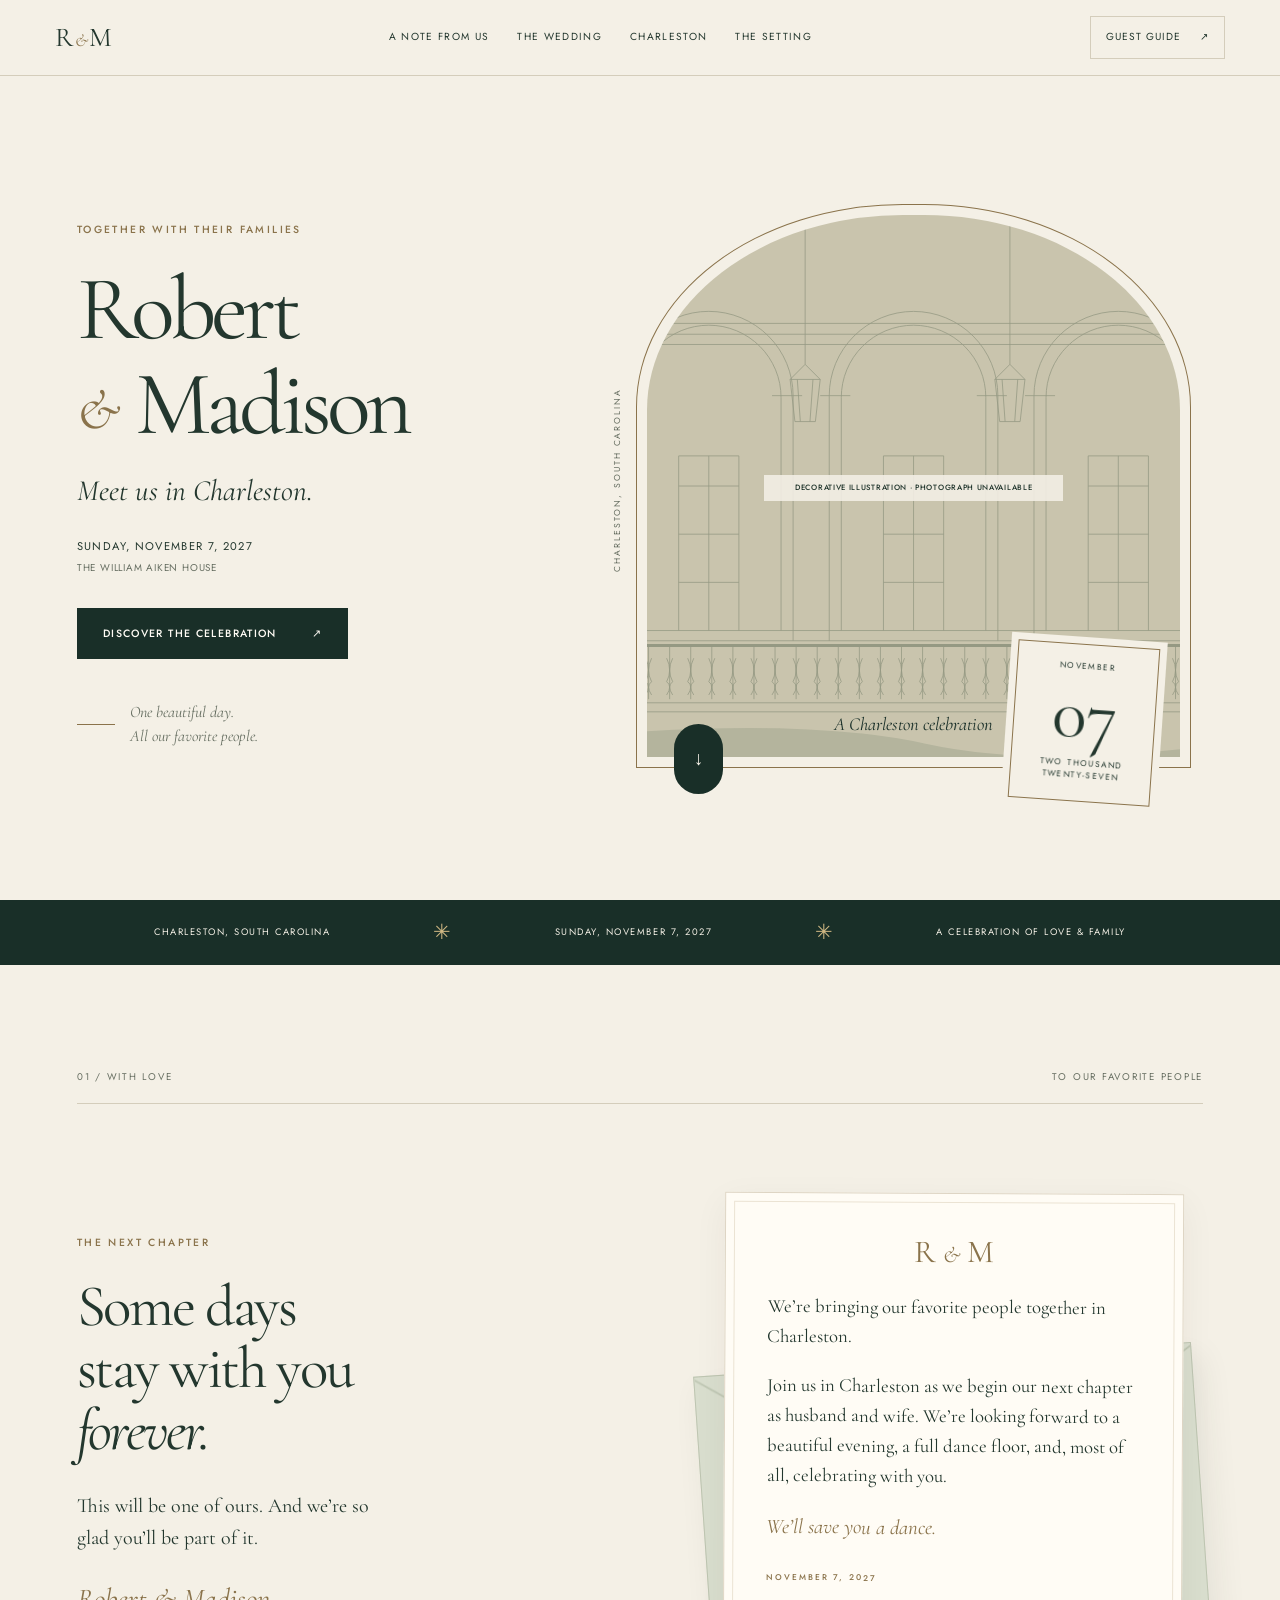
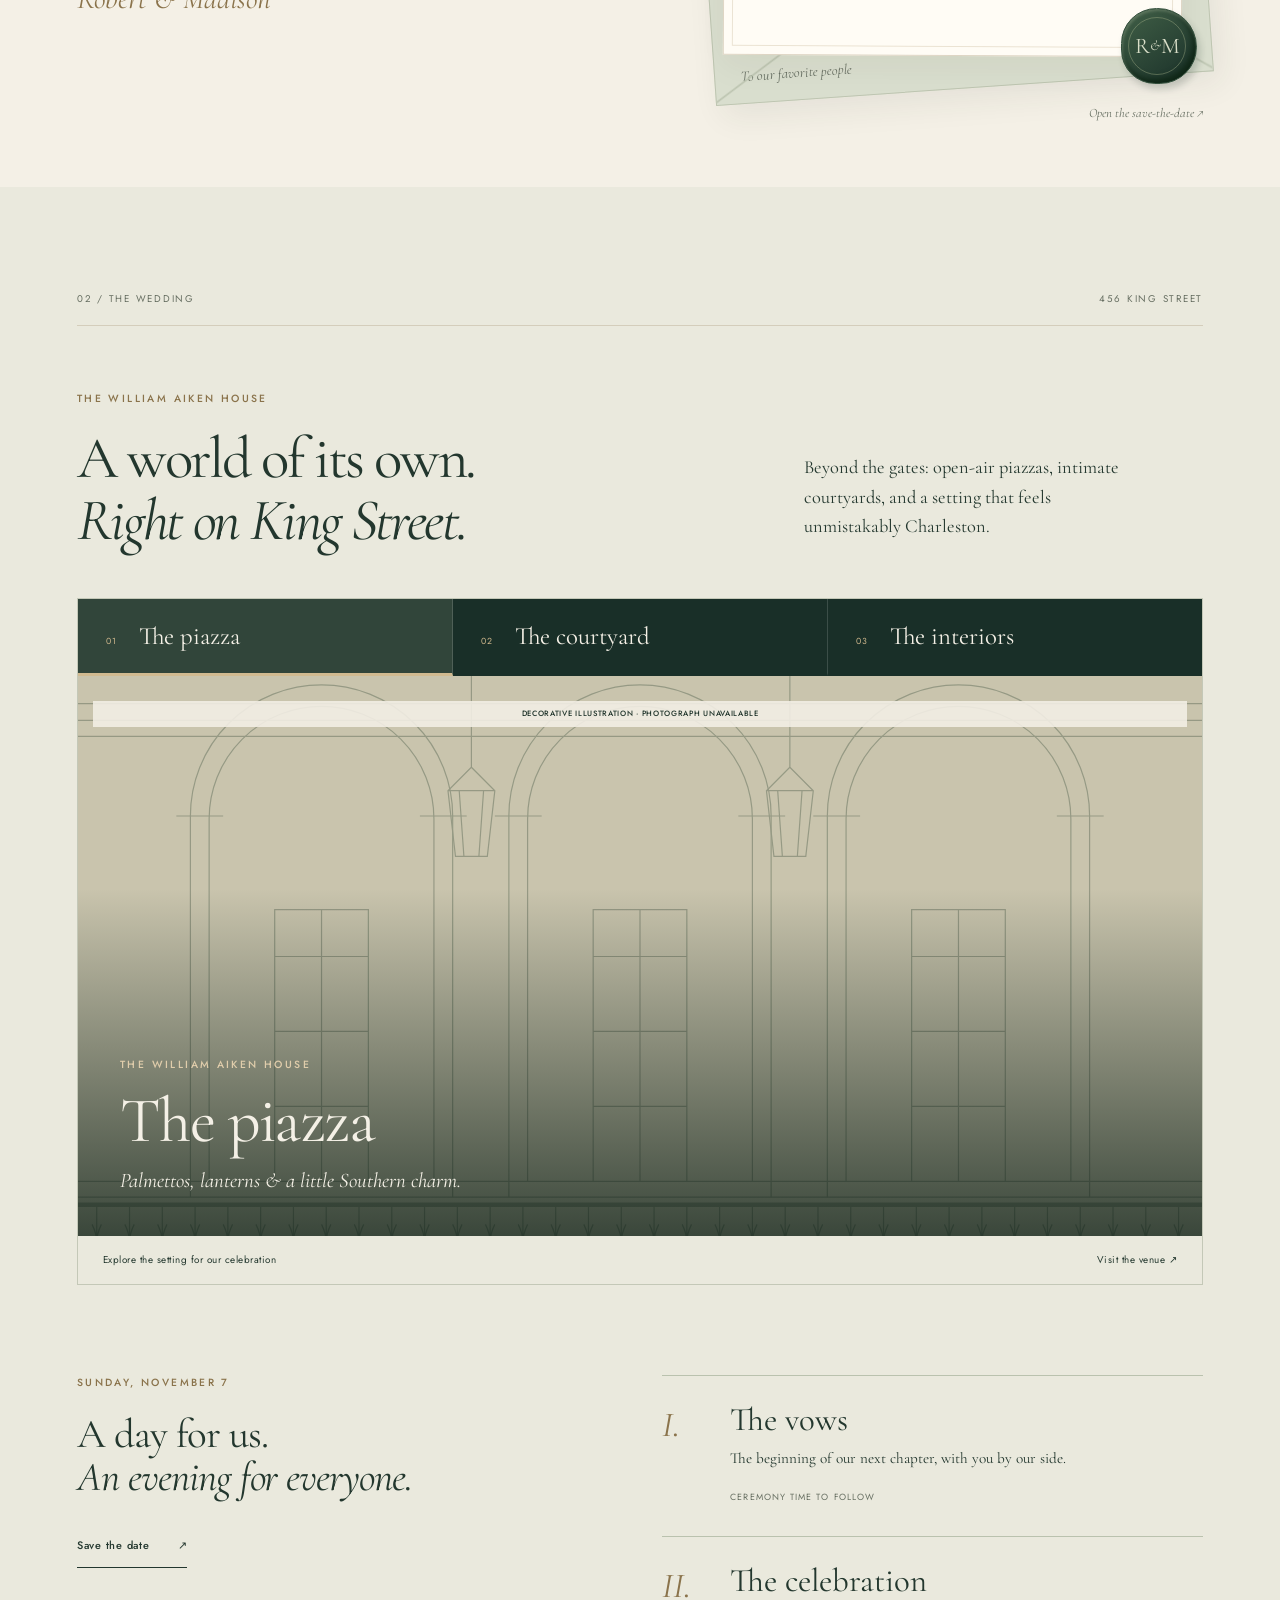
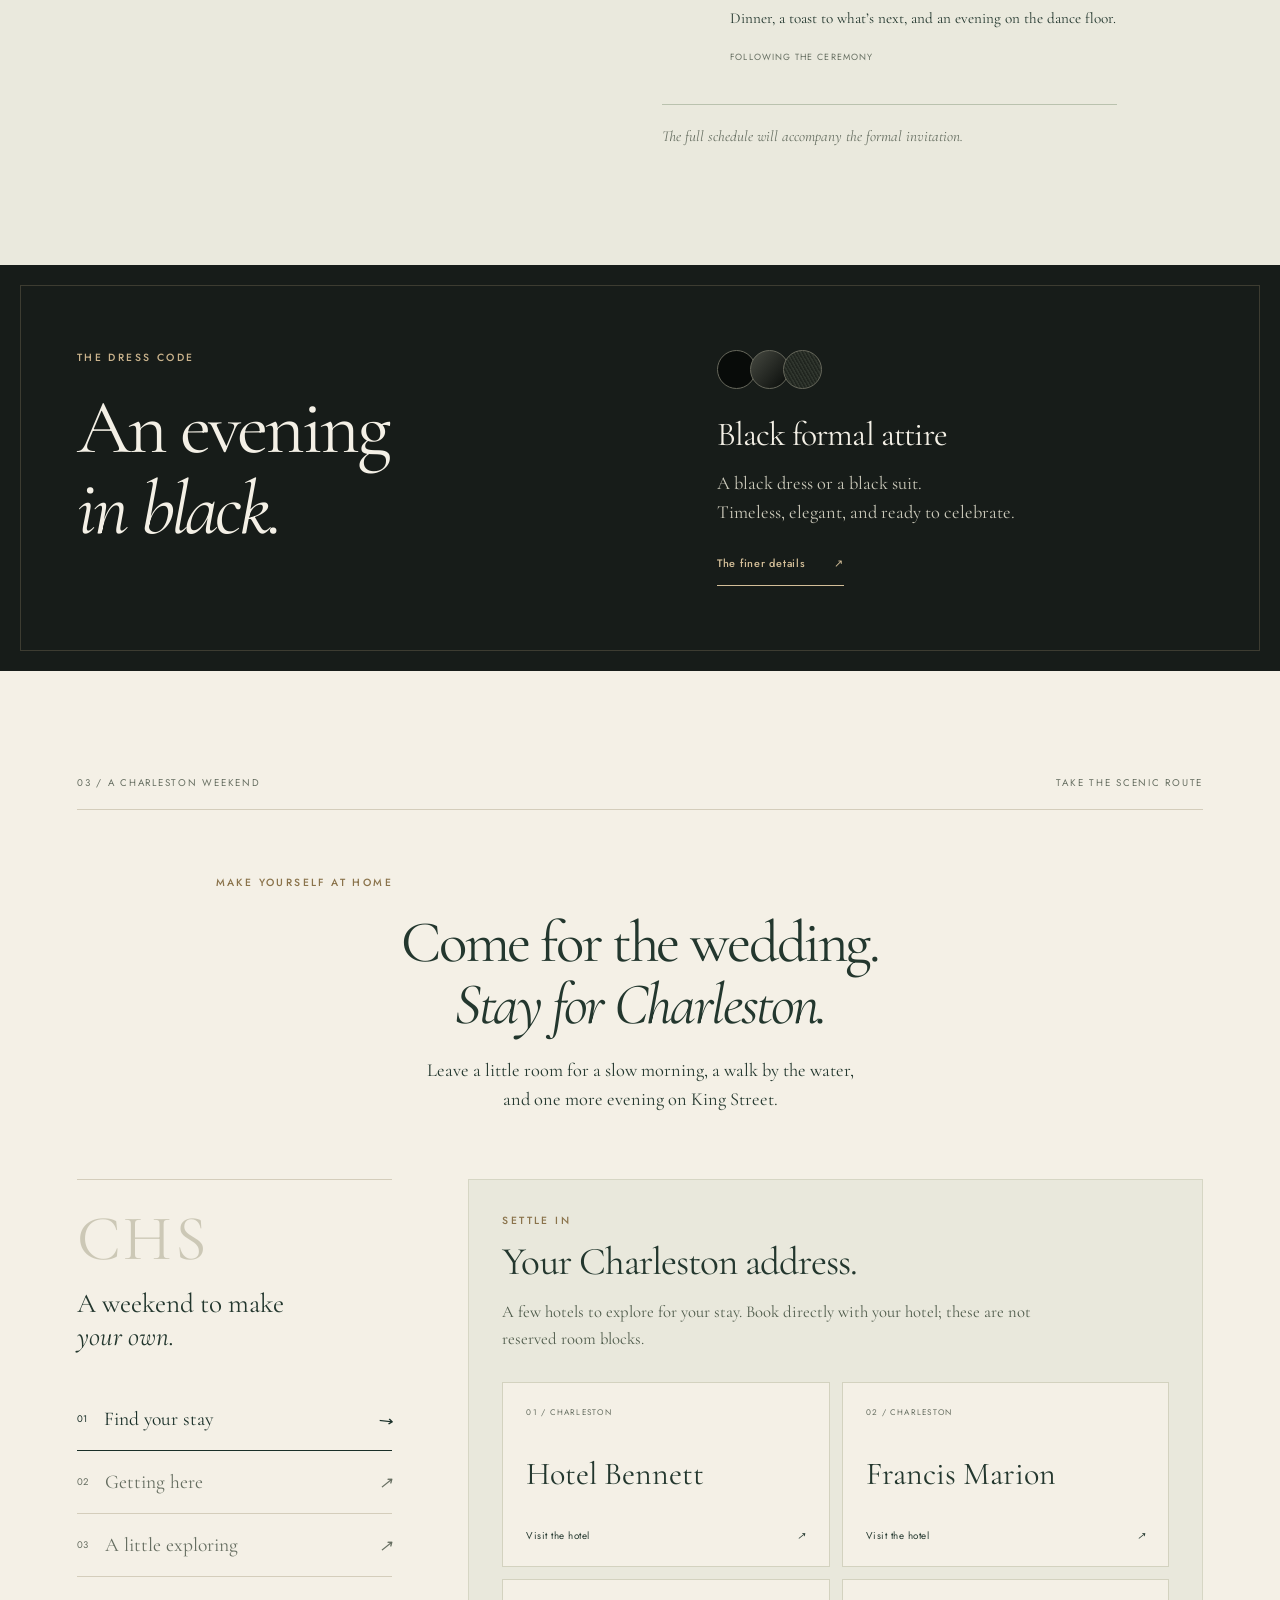
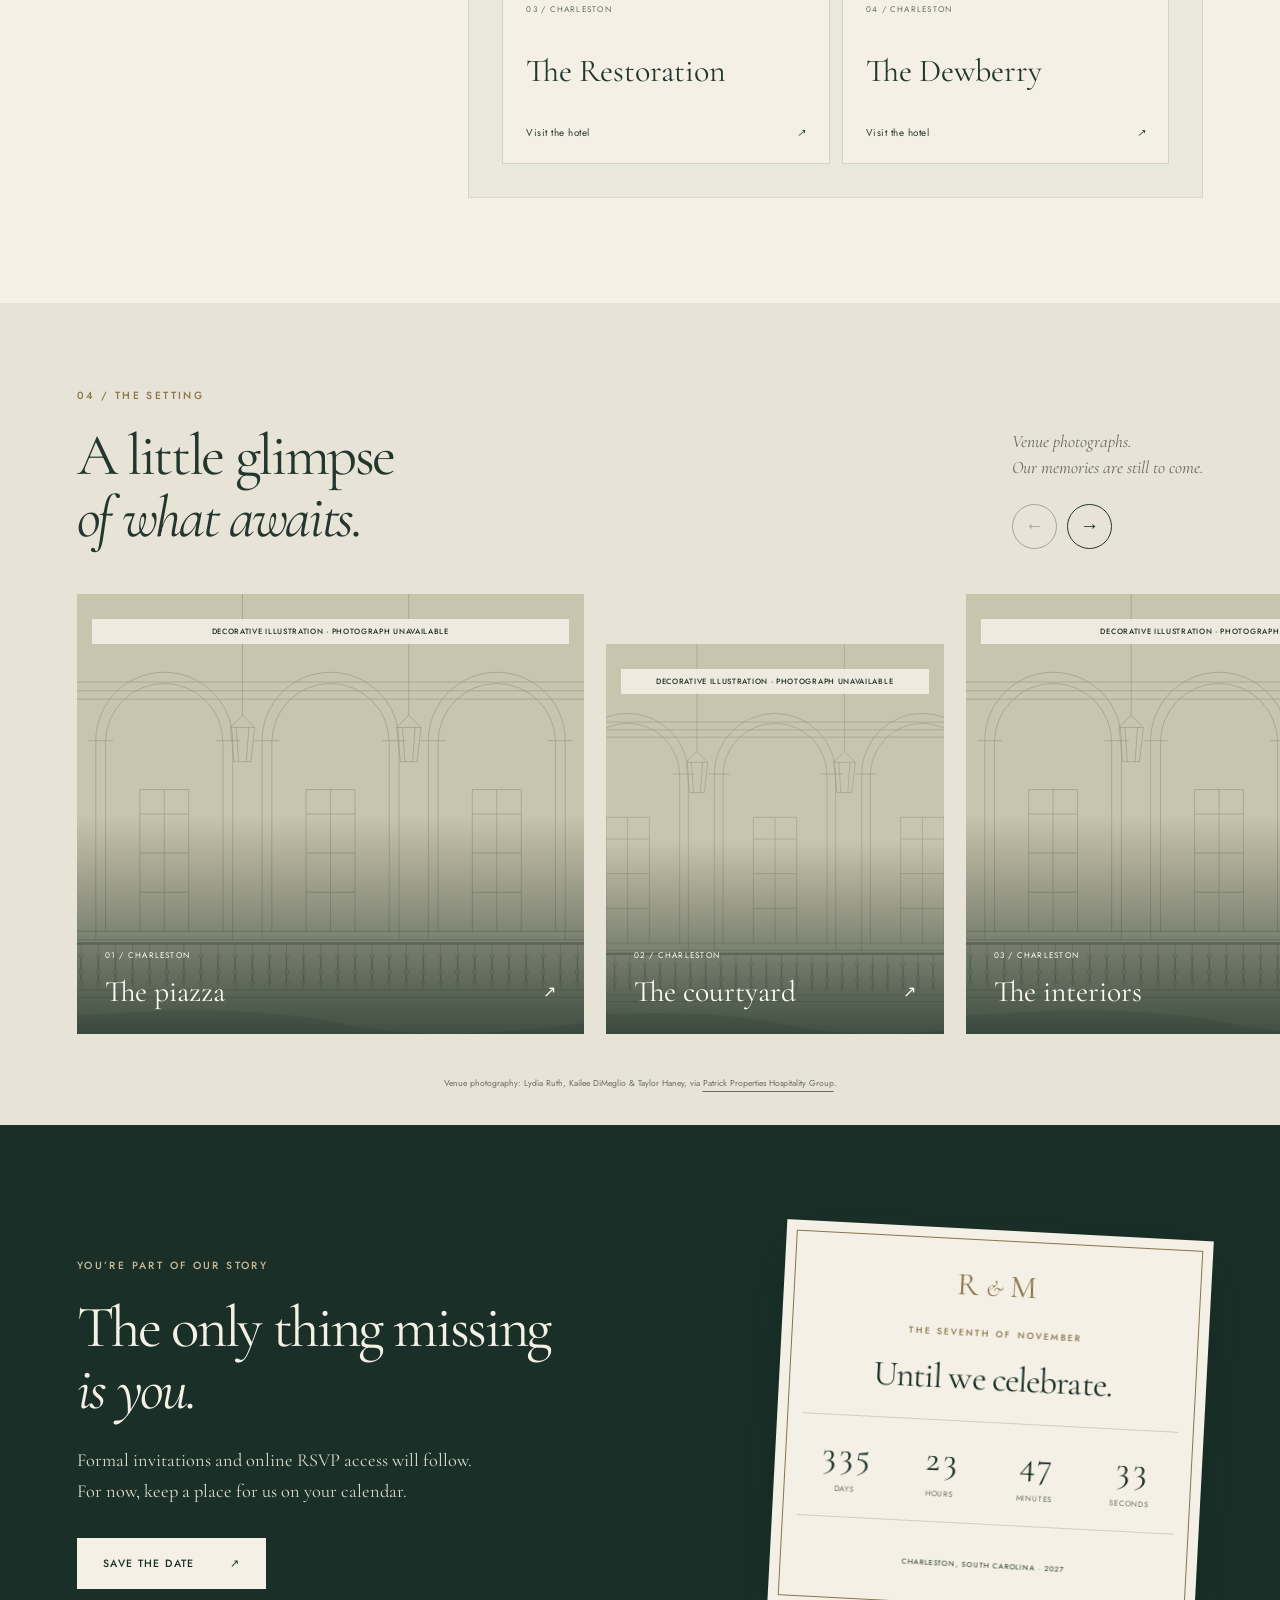
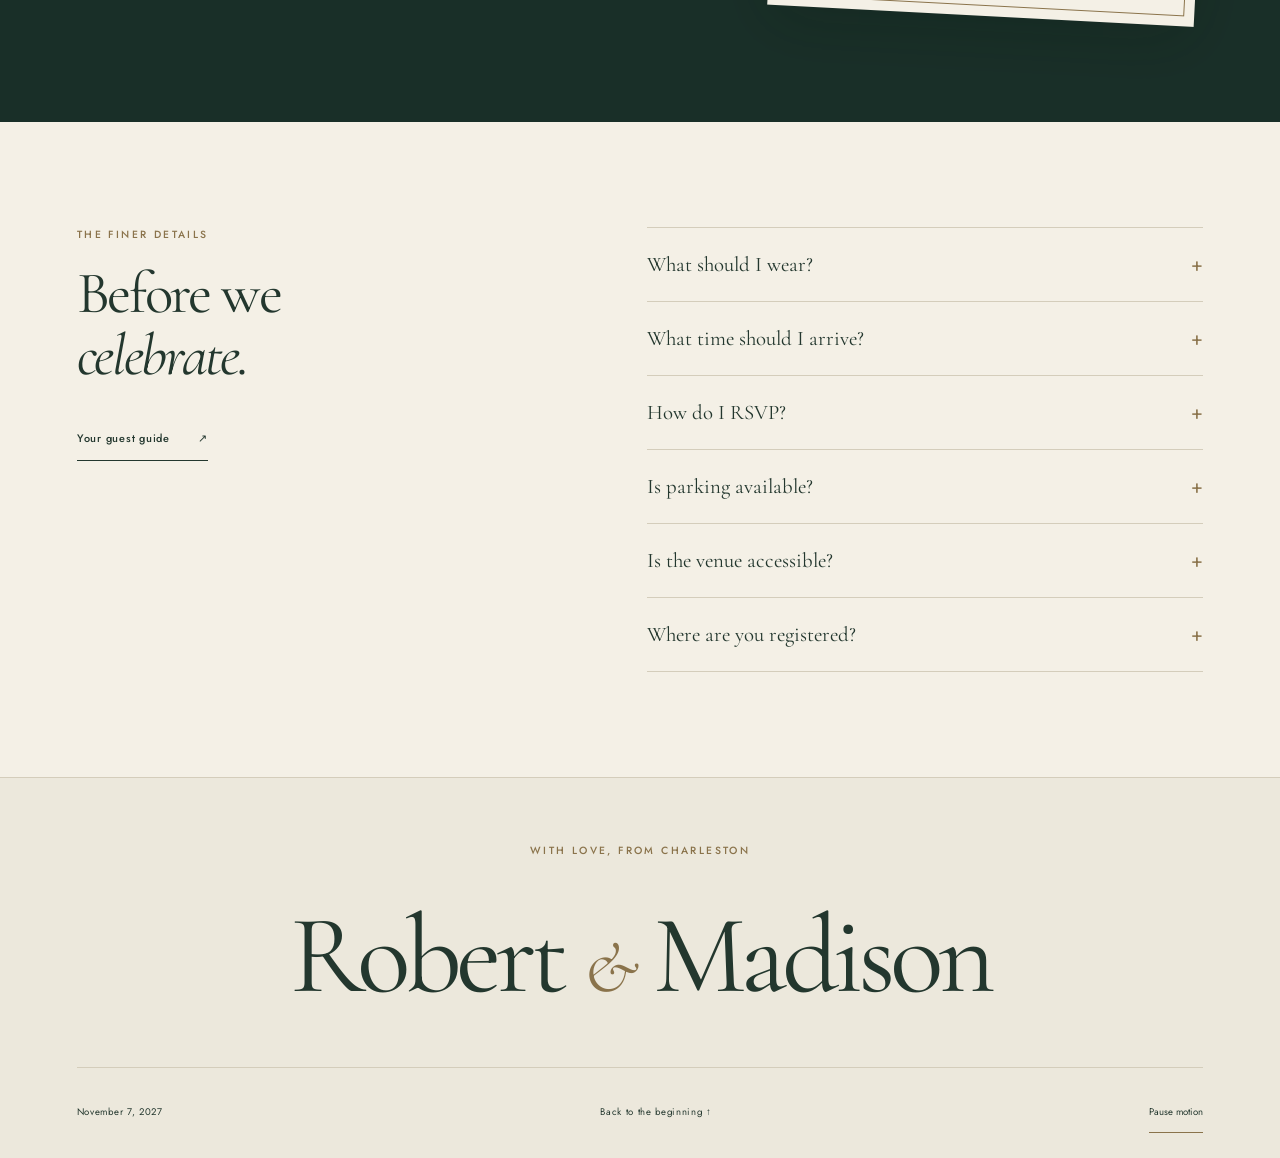
==== commit c45bef70: "Elevate wedding site with King Street editorial design and guest guide Replace the first rebuild wit" ====
--- a/index.html
+++ b/index.html
@@ -1,133 +1,97 @@
 <!doctype html>
 <html lang="en">
 <head>
-  <meta charset="utf-8">
-  <meta name="viewport" content="width=device-width, initial-scale=1, viewport-fit=cover">
-  <meta name="theme-color" content="#142d25">
-  <meta name="description" content="Join Robert Fisher and Madison Muschik for a Charleston celebration. November 7, 2027 · The William Aiken House, Charleston, South Carolina.">
-  <meta property="og:title" content="Robert & Madison · A Charleston Celebration">
-  <meta property="og:description" content="November 7, 2027 · The William Aiken House · Charleston, South Carolina">
-  <meta property="og:type" content="website">
-  <title>Robert & Madison | A Charleston Celebration · November 7, 2027</title>
-  <link rel="preconnect" href="https://fonts.googleapis.com">
-  <link rel="preconnect" href="https://fonts.gstatic.com" crossorigin>
-  <link rel="preconnect" href="https://www.pphgcharleston.com">
-  <link href="https://fonts.googleapis.com/css2?family=Cormorant+Garamond:ital,wght@0,400;0,500;0,600;1,400;1,500&family=Jost:wght@400;500;600&display=swap" rel="stylesheet">
-  <link rel="icon" href="data:image/svg+xml,%3Csvg xmlns='http://www.w3.org/2000/svg' viewBox='0 0 64 64'%3E%3Crect width='64' height='64' rx='32' fill='%23142d25'/%3E%3Ctext x='32' y='41' text-anchor='middle' font-size='26' fill='%23eadfc3' font-family='serif'%3ER%26M%3C/text%3E%3C/svg%3E">
-  <link rel="stylesheet" href="src/style.css?v=charleston-20260916">
+<meta charset="utf-8"><meta name="viewport" content="width=device-width,initial-scale=1,viewport-fit=cover">
+<meta name="theme-color" content="#f4f0e6"><meta name="description" content="Robert Fisher & Madison Muschik. November 7, 2027. A Charleston wedding at The William Aiken House. Join the celebration.">
+<meta property="og:title" content="Robert & Madison — Meet us in Charleston"><meta property="og:description" content="November 7, 2027 · The William Aiken House · Charleston, South Carolina"><meta property="og:type" content="website"><meta property="og:url" content="https://rfisher55.github.io/wedding/">
+<title>Robert & Madison — Meet us in Charleston · November 7, 2027</title>
+<link rel="canonical" href="https://rfisher55.github.io/wedding/">
+<link rel="preconnect" href="https://fonts.googleapis.com"><link rel="preconnect" href="https://fonts.gstatic.com" crossorigin><link rel="preconnect" href="https://www.pphgcharleston.com">
+<link href="https://fonts.googleapis.com/css2?family=Cormorant+Garamond:ital,wght@0,400;0,500;0,600;1,400;1,500&family=Jost:wght@400;500;600&display=swap" rel="stylesheet">
+<link rel="icon" href="data:image/svg+xml,%3Csvg xmlns='http://www.w3.org/2000/svg' viewBox='0 0 64 64'%3E%3Crect width='64' height='64' rx='32' fill='%23192f28'/%3E%3Ctext x='32' y='41' text-anchor='middle' font-size='26' fill='%23f4f0e6' font-family='serif'%3ER%26M%3C/text%3E%3C/svg%3E">
+<link rel="stylesheet" href="src/style.css?v=king-street-2">
 </head>
 <body>
-  <a class="skip-link" href="#main">Skip to content</a>
-  <div class="arrival" aria-hidden="true"><span>R <i>&</i> M</span><small>CHARLESTON · 2027</small></div>
-  <header class="site-header" id="siteHeader">
-    <a class="wordmark" href="#home" aria-label="Robert and Madison, home">R <i>&</i> M</a>
-    <nav class="desktop-nav" aria-label="Main navigation">
-      <a href="#story">Our next chapter</a><a href="#details">The wedding</a><a href="#travel">Charleston</a><a href="#gallery">The setting</a>
-    </nav>
-    <div class="header-actions"><a class="header-rsvp" href="#rsvp">Kindly reply <span aria-hidden="true">↗</span></a><button class="menu-toggle" id="menuButton" type="button" aria-label="Open navigation" aria-haspopup="dialog" aria-controls="menuDialog"><span></span><span></span></button></div>
-    <div class="reading-progress" aria-hidden="true"></div>
-  </header>
+<a class="skip" href="#main">Skip to content</a>
+<header class="header" id="siteHeader">
+<a class="monogram" href="#home" aria-label="Robert and Madison, home">R<i>&</i>M</a>
+<nav class="desktop-nav" aria-label="Wedding navigation"><a href="#story">A note from us</a><a href="#details">The wedding</a><a href="#travel">Charleston</a><a href="#gallery">The setting</a></nav>
+<div class="header-actions"><button class="guide-trigger" data-dialog="guideDialog" type="button" hidden>Guest guide <span aria-hidden="true">↗</span></button><button class="menu-toggle" data-dialog="menuDialog" type="button" aria-label="Open navigation" aria-haspopup="dialog" hidden><span></span><span></span></button></div>
+<div class="progress" aria-hidden="true"></div>
+</header>
+<main id="main">
+<section class="hero" id="home" aria-labelledby="heroTitle">
+<div class="hero-copy">
+<p class="eyebrow entrance">Together with their families</p>
+<h1 id="heroTitle"><span class="entrance">Robert</span><span class="second-name entrance"><em>&</em> Madison</span></h1>
+<p class="hero-script entrance">Meet us in Charleston.</p>
+<p class="hero-date entrance">Sunday, November 7, 2027<br><span>The William Aiken House</span></p>
+<a class="button entrance" href="#details">Discover the celebration <span aria-hidden="true">↗</span></a>
+<div class="hero-foot entrance"><span class="small-rule"></span><span>One beautiful day.<br>All our favorite people.</span></div>
+</div>
+<div class="hero-visual entrance">
+<div class="arch-frame"><div class="hero-image media"><img referrerpolicy="no-referrer" class="hero-photo" src="https://www.pphgcharleston.com/wp-content/uploads/2024/03/Allen_Wedding_kailee_dimeglio_photography-751_web-1250x705.jpg" alt="A garden reception setting in the courtyard at The William Aiken House" width="1250" height="705" fetchpriority=high decoding="async"><span class="image-fallback" aria-hidden="true">A Charleston celebration</span></div></div>
+<div class="date-seal" aria-label="November 7, 2027"><span>November</span><strong>07</strong><span>Two thousand twenty-seven</span></div>
+<span class="vertical-caption" aria-hidden="true">CHARLESTON, SOUTH CAROLINA</span>
+<a href="#story" class="scroll-pill" aria-label="Scroll to a note from us"><span aria-hidden="true">↓</span></a>
+</div>
+</section>
+<div class="occasion-bar"><span>Charleston, South Carolina</span><span class="bar-flower" aria-hidden="true">✳</span><span>Sunday, November 7, 2027</span><span class="bar-flower" aria-hidden="true">✳</span><span>A celebration of love & family</span></div>
 
-  <main id="main">
-    <section class="hero" id="home" aria-labelledby="heroTitle">
-      <div class="hero-media" data-parallax="0.16"><img class="hero-photo" src="https://www.pphgcharleston.com/wp-content/uploads/2021/12/DSC_1204-copy-1219x705.jpg" width="1219" height="705" alt="Palmettos and glowing lanterns along the piazza at The William Aiken House" fetchpriority="high"></div>
-      <div class="hero-shade"></div><div class="hero-frame" aria-hidden="true"></div>
-      <div class="hero-copy">
-        <p class="eyebrow hero-reveal">Together with their families</p>
-        <h1 id="heroTitle"><span class="hero-reveal">Robert</span><span class="name-line hero-reveal"><em>&</em> Madison</span></h1>
-        <p class="hero-subtitle hero-reveal">A Charleston celebration</p>
-        <div class="hero-date hero-reveal"><span>November 7, 2027</span><span class="tiny-diamond" aria-hidden="true"></span><span>Charleston, South Carolina</span></div>
-        <a href="#details" class="button button-light hero-reveal">Join the celebration <span aria-hidden="true">↗</span></a>
-      </div>
-      <div class="hero-bottom"><a href="#story" class="scroll-cue"><span class="scroll-line" aria-hidden="true"></span>There’s more to the story</a><span class="hero-location">The William Aiken House<br><em>456 King Street</em></span></div>
-    </section>
+<section class="letter-section section" id="story" aria-labelledby="storyTitle">
+<div class="section-label reveal"><span>01 / With love</span><span>To our favorite people</span></div>
+<div class="letter-layout">
+<div class="letter-intro reveal"><p class="eyebrow">The next chapter</p><h2 id="storyTitle">Some days<br>stay with you<br><em>forever.</em></h2><p>This will be one of ours. And we’re so glad you’ll be part of it.</p><div class="signature">Robert & Madison</div></div>
+<div class="correspondence reveal"><div class="envelope" aria-hidden="true"><span>To our favorite people</span></div><article class="letter-paper"><span class="paper-monogram" aria-hidden="true">R <i>&</i> M</span><p>We’re bringing our favorite people together in Charleston.</p><p>Join us in Charleston as we begin our next chapter as husband and wife. We’re looking forward to a beautiful evening, a full dance floor, and, most of all, celebrating with you.</p><p class="letter-signoff">We’ll save you a dance.</p><span class="eyebrow">November 7, 2027</span></article><button class="wax-seal" type="button" data-dialog="noteDialog" aria-label="Open the save-the-date card" hidden><span>R<i>&</i>M</span></button><span class="seal-hint" hidden>Open the save-the-date ↗</span></div>
+</div>
+</section>
 
-    <section class="countdown-strip" aria-labelledby="countdownTitle">
-      <div><p class="eyebrow">Save the date</p><h2 id="countdownTitle">Until we meet <em>in Charleston.</em></h2></div>
-      <div class="countdown" id="countdown" role="timer" aria-label="Countdown to November 7, 2027 in Charleston"><div><strong data-unit="days">—</strong><span>Days</span></div><div><strong data-unit="hours">—</strong><span>Hours</span></div><div><strong data-unit="minutes">—</strong><span>Minutes</span></div><div><strong data-unit="seconds">—</strong><span>Seconds</span></div></div>
-      <a class="text-link calendar-link" href="public/robert-madison.ics" download>Add to calendar <span aria-hidden="true">↗</span></a>
-    </section>
+<section class="venue section" id="details" aria-labelledby="venueTitle">
+<div class="section-label reveal"><span>02 / The wedding</span><span>456 King Street</span></div>
+<div class="venue-title reveal"><div><p class="eyebrow">The William Aiken House</p><h2 id="venueTitle">A world of its own.<br><em>Right on King Street.</em></h2></div><p>Beyond the gates: open-air piazzas, intimate courtyards, and a setting that feels unmistakably Charleston.</p></div>
+<div class="venue-experience reveal">
+<div class="scene-controls" role="tablist" aria-label="Discover the venue" hidden><button type="button" role="tab" id="scene-tab-0" aria-controls="scene-0" aria-selected="true" tabindex="0"><small>01</small>The piazza</button><button type="button" role="tab" id="scene-tab-1" aria-controls="scene-1" aria-selected="false" tabindex="-1"><small>02</small>The courtyard</button><button type="button" role="tab" id="scene-tab-2" aria-controls="scene-2" aria-selected="false" tabindex="-1"><small>03</small>The interiors</button></div>
+<div class="scene-stage"><figure class="scene media" id="scene-0" aria-labelledby="scene-tab-0"><img referrerpolicy="no-referrer" class="" src="https://www.pphgcharleston.com/wp-content/uploads/2021/12/DSC_1204-copy-1219x705.jpg" alt="Palmettos and lanterns along the piazza at The William Aiken House" width="1250" height="705" loading=lazy decoding="async"><figcaption><span class="eyebrow">The William Aiken House</span><h3>The piazza</h3><p>Palmettos, lanterns & a little Southern charm.</p></figcaption></figure><figure class="scene media" id="scene-1" aria-labelledby="scene-tab-1"><img referrerpolicy="no-referrer" class="" src="https://www.pphgcharleston.com/wp-content/uploads/2024/03/Allen_Wedding_kailee_dimeglio_photography-751_web-1250x705.jpg" alt="A garden reception setting in the courtyard at The William Aiken House" width="1250" height="705" loading=lazy decoding="async"><figcaption><span class="eyebrow">The William Aiken House</span><h3>The courtyard</h3><p>A place to gather. An evening to remember.</p></figcaption></figure><figure class="scene media" id="scene-2" aria-labelledby="scene-tab-2"><img referrerpolicy="no-referrer" class="" src="https://www.pphgcharleston.com/wp-content/uploads/2025/12/Final-Gallery-010-1067x705.jpg" alt="A formal dining room set for an event at The William Aiken House" width="1250" height="705" loading=lazy decoding="async"><figcaption><span class="eyebrow">The William Aiken House</span><h3>The interiors</h3><p>A quieter kind of grandeur.</p></figcaption></figure></div>
+<div class="venue-caption"><span>Explore the setting for our celebration</span><a href="https://www.pphgcharleston.com/venues/william-aiken-house/" target="_blank" rel="noopener noreferrer">Visit the venue <span aria-hidden="true">↗</span></a></div>
+</div>
+<div class="evening">
+<div class="evening-intro reveal"><p class="eyebrow">Sunday, November 7</p><h3>A day for us.<br><em>An evening for everyone.</em></h3><a class="text-link" href="public/robert-madison.ics" download>Save the date <span aria-hidden="true">↗</span></a></div>
+<div class="order-of-day"><article class="reveal"><span class="roman">I.</span><div><h4>The vows</h4><p>The beginning of our next chapter, with you by our side.</p><small>Ceremony time to follow</small></div></article><article class="reveal"><span class="roman">II.</span><div><h4>The celebration</h4><p>Dinner, a toast to what’s next, and an evening on the dance floor.</p><small>Following the ceremony</small></div></article><p class="schedule-note">The full schedule will accompany the formal invitation.</p></div>
+</div>
+</section>
 
-    <section class="welcome section-pad" id="story" aria-labelledby="storyTitle">
-      <div class="section-index reveal"><span>01 / A note from us</span><span>With love, always</span></div>
-      <div class="welcome-grid">
-        <div class="welcome-title reveal"><p class="eyebrow">Our next chapter</p><h2 id="storyTitle">The best things<br>in life are<br><em>meant to be shared.</em></h2><div class="signature" aria-hidden="true">Robert & Madison</div></div>
-        <div class="welcome-letter reveal"><span class="letter-monogram" aria-hidden="true">R<i>&</i>M</span><p>To our favorite people,</p><p>We are so grateful to have you in our lives. Now, we get to bring everyone together for a day we will remember forever.</p><p>Join us in Charleston as we begin our next chapter as husband and wife. We’re looking forward to a beautiful evening, a full dance floor, and, most of all, celebrating with you.</p><p class="letter-closing">Meet us on King Street.</p><span class="letter-date">THE SEVENTH OF NOVEMBER · 2027</span></div>
-      </div>
-    </section>
+<section class="attire section" aria-labelledby="attireTitle"><div class="attire-title reveal"><p class="eyebrow">The dress code</p><h2 id="attireTitle">An evening<br><em>in black.</em></h2></div><div class="attire-detail reveal"><div class="attire-swatch" aria-hidden="true"><span></span><span></span><span></span></div><h3>Black formal attire</h3><p>A black dress or a black suit.<br>Timeless, elegant, and ready to celebrate.</p><a href="#questions" class="text-link">The finer details <span aria-hidden="true">↗</span></a></div></section>
 
-    <div class="ribbon" aria-hidden="true"><div class="ribbon-track"><span>A little Southern charm <i>✧</i> A lifetime of love <i>✧</i> Charleston, South Carolina <i>✧</i> </span><span>A little Southern charm <i>✧</i> A lifetime of love <i>✧</i> Charleston, South Carolina <i>✧</i> </span></div></div>
+<section class="travel section" id="travel" aria-labelledby="travelTitle">
+<div class="section-label reveal"><span>03 / A Charleston weekend</span><span>Take the scenic route</span></div>
+<div class="travel-heading reveal"><p class="eyebrow">Make yourself at home</p><h2 id="travelTitle">Come for the wedding.<br><em>Stay for Charleston.</em></h2><p>Leave a little room for a slow morning, a walk by the water,<br class="desktop-break"> and one more evening on King Street.</p></div>
+<div class="travel-layout">
+<div class="travel-aside"><span class="travel-number" aria-hidden="true">CHS</span><p>A weekend to make<br><em>your own.</em></p><div class="travel-tabs" role="tablist" aria-label="Plan your visit" hidden><button type="button" id="tab-stay" role="tab" aria-controls="panel-stay" aria-selected="true">01 <span>Find your stay</span><i aria-hidden="true">↗</i></button><button type="button" id="tab-arrive" role="tab" aria-controls="panel-arrive" aria-selected="false" tabindex="-1">02 <span>Getting here</span><i aria-hidden="true">↗</i></button><button type="button" id="tab-explore" role="tab" aria-controls="panel-explore" aria-selected="false" tabindex="-1">03 <span>A little exploring</span><i aria-hidden="true">↗</i></button></div></div>
+<div class="travel-panels">
+<section class="travel-panel" id="panel-stay" aria-labelledby="stayTitle"><p class="eyebrow">Settle in</p><h3 id="stayTitle">Your Charleston address.</h3><p>A few hotels to explore for your stay. Book directly with your hotel; these are not reserved room blocks.</p><div class="hotel-grid"><a class="hotel" href="https://www.hotelbennett.com" target="_blank" rel="noopener noreferrer"><small>01 / CHARLESTON</small><h4>Hotel Bennett</h4><span>Visit the hotel <i aria-hidden="true">↗</i></span></a><a class="hotel" href="https://www.francismarionhotel.com" target="_blank" rel="noopener noreferrer"><small>02 / CHARLESTON</small><h4>Francis Marion</h4><span>Visit the hotel <i aria-hidden="true">↗</i></span></a><a class="hotel" href="https://therestorationhotel.com/boutique-hotel-charleston-sc/" target="_blank" rel="noopener noreferrer"><small>03 / CHARLESTON</small><h4>The Restoration</h4><span>Visit the hotel <i aria-hidden="true">↗</i></span></a><a class="hotel" href="https://thedewberrycharleston.com/" target="_blank" rel="noopener noreferrer"><small>04 / CHARLESTON</small><h4>The Dewberry</h4><span>Visit the hotel <i aria-hidden="true">↗</i></span></a></div></section>
+<section class="travel-panel" id="panel-arrive" aria-labelledby="arriveTitle"><p class="eyebrow">Arriving in Charleston</p><h3 id="arriveTitle">All roads lead to King Street.</h3><div class="travel-item"><span>By air</span><div><h4>Charleston International · CHS</h4><p>Arrange transportation from the airport to your hotel, and leave time to settle in before the celebration.</p><a class="text-link" href="https://iflychs.com" target="_blank" rel="noopener noreferrer">Airport information ↗</a></div></div><div class="travel-item"><span>By car</span><div><h4>456 King Street</h4><p>The venue has no on-site parking. Plan for a rideshare or nearby public parking.</p><a class="text-link" href="https://www.google.com/maps/search/?api=1&amp;query=parking+near+456+King+Street+Charleston+SC" target="_blank" rel="noopener noreferrer">Find nearby parking ↗</a></div></div></section>
+<section class="travel-panel" id="panel-explore" aria-labelledby="exploreTitle"><p class="eyebrow">Between the celebrations</p><h3 id="exploreTitle">A day with no particular hurry.</h3><div class="travel-item"><span>01</span><div><h4>The Battery</h4><p>Make a little time for a waterfront walk.</p><a class="text-link" href="https://www.google.com/maps/search/?api=1&amp;query=The+Battery+Charleston+SC" target="_blank" rel="noopener noreferrer">Find your way ↗</a></div></div><div class="travel-item"><span>02</span><div><h4>King Street</h4><p>Wander a little. Stop wherever catches your eye.</p><a class="text-link" href="https://www.google.com/maps/search/?api=1&amp;query=King+Street+Charleston+SC" target="_blank" rel="noopener noreferrer">Explore King Street ↗</a></div></div><div class="travel-item"><span>03</span><div><h4>Waterfront Park</h4><p>A quiet moment by the water before the evening begins.</p><a class="text-link" href="https://www.google.com/maps/search/?api=1&amp;query=Waterfront+Park+Charleston+SC" target="_blank" rel="noopener noreferrer">Explore the park ↗</a></div></div></section>
+</div></div>
+</section>
 
-    <section class="wedding section-pad" id="details" aria-labelledby="weddingTitle">
-      <div class="section-index reveal"><span>02 / The celebration</span><span>Sunday, November 7, 2027</span></div>
-      <div class="venue-intro">
-        <div class="venue-heading reveal"><p class="eyebrow">The William Aiken House</p><h2 id="weddingTitle">Behind the gates.<br><em>At the heart of it all.</em></h2><p>Open-air piazzas, magnolia-shaded courtyards, and a little magic on King Street. A distinctly Charleston setting for our next chapter.</p><a class="text-link" href="https://www.google.com/maps/search/?api=1&amp;query=The+William+Aiken+House+456+King+Street+Charleston+SC" target="_blank" rel="noopener noreferrer">456 King Street · Get directions <span aria-hidden="true">↗</span></a></div>
-        <figure class="venue-photo reveal"><div class="image-window"><img src="https://www.pphgcharleston.com/wp-content/uploads/2024/03/Allen_Wedding_kailee_dimeglio_photography-751_web-1024x683.jpg" width="1024" height="683" alt="An alfresco table setting beneath the trees at The William Aiken House" loading="lazy" decoding="async"></div><figcaption>The William Aiken House <span>Charleston, S.C.</span></figcaption></figure>
-      </div>
-      <div class="schedule">
-        <article class="schedule-item reveal"><span class="step-number">I.</span><p class="eyebrow">The vows</p><h3>The ceremony</h3><p>Our beginning, surrounded by the people who brought us here.</p><span class="detail-note">Ceremony time to follow</span></article>
-        <article class="schedule-item reveal"><span class="step-number">II.</span><p class="eyebrow">The celebration</p><h3>Dinner & dancing</h3><p>A toast to what’s next. An evening to remember together.</p><span class="detail-note">Following the ceremony</span></article>
-        <article class="schedule-item reveal"><span class="step-number">III.</span><p class="eyebrow">The dress code</p><h3>Black formal attire</h3><p>Guests are kindly asked to wear a black dress or black suit.</p><a class="text-link" href="#questions">A few helpful details <span aria-hidden="true">↗</span></a></article>
-      </div>
-      <p class="timing-note">The full schedule will accompany the formal invitation.</p>
-    </section>
+<section class="gallery-section" id="gallery" aria-labelledby="galleryTitle"><div class="gallery-title section reveal"><div><p class="eyebrow">04 / The setting</p><h2 id="galleryTitle">A little glimpse<br><em>of what awaits.</em></h2></div><div class="film-navigation"><p>Venue photographs.<br>Our memories are still to come.</p><div class="film-arrows" hidden><button class="round-button" id="filmPrev" aria-label="Scroll gallery left" type="button">←</button><button class="round-button" id="filmNext" aria-label="Scroll gallery right" type="button">→</button></div></div></div><div class="filmstrip" id="filmstrip" tabindex="0" aria-label="Venue photographs; scroll horizontally to explore"><a class="film-photo media" href="https://www.pphgcharleston.com/wp-content/uploads/2021/12/DSC_1204-copy-1219x705.jpg" data-photo data-caption="The piazza · The William Aiken House" data-credit="Lydia Ruth Photography / Patrick Properties Hospitality Group"><img referrerpolicy="no-referrer" class="" src="https://www.pphgcharleston.com/wp-content/uploads/2021/12/DSC_1204-copy-1219x705.jpg" alt="Palmettos and lanterns along the piazza at The William Aiken House" width="1250" height="705" loading=lazy decoding="async"><span class="film-caption"><small>01 / CHARLESTON</small><span>The piazza <i aria-hidden="true">↗</i></span></span></a><a class="film-photo media" href="https://www.pphgcharleston.com/wp-content/uploads/2024/03/Allen_Wedding_kailee_dimeglio_photography-751_web-1250x705.jpg" data-photo data-caption="The courtyard · The William Aiken House" data-credit="Kailee DiMeglio Photography / Patrick Properties Hospitality Group"><img referrerpolicy="no-referrer" class="" src="https://www.pphgcharleston.com/wp-content/uploads/2024/03/Allen_Wedding_kailee_dimeglio_photography-751_web-1250x705.jpg" alt="A garden reception setting in the courtyard at The William Aiken House" width="1250" height="705" loading=lazy decoding="async"><span class="film-caption"><small>02 / CHARLESTON</small><span>The courtyard <i aria-hidden="true">↗</i></span></span></a><a class="film-photo media" href="https://www.pphgcharleston.com/wp-content/uploads/2025/12/Final-Gallery-010-1067x705.jpg" data-photo data-caption="The interiors · The William Aiken House" data-credit="Taylor Haney Photography / Patrick Properties Hospitality Group"><img referrerpolicy="no-referrer" class="" src="https://www.pphgcharleston.com/wp-content/uploads/2025/12/Final-Gallery-010-1067x705.jpg" alt="A formal dining room set for an event at The William Aiken House" width="1250" height="705" loading=lazy decoding="async"><span class="film-caption"><small>03 / CHARLESTON</small><span>The interiors <i aria-hidden="true">↗</i></span></span></a><a class="film-photo media" href="https://www.pphgcharleston.com/wp-content/uploads/2025/04/RiceJulian_drone_wedding_kailee_dimeglio_photography-3_edited-by-kailee-2-1250x705.jpg" data-photo data-caption="The gardens · The William Aiken House" data-credit="Kailee DiMeglio Photography / Patrick Properties Hospitality Group"><img referrerpolicy="no-referrer" class="" src="https://www.pphgcharleston.com/wp-content/uploads/2025/04/RiceJulian_drone_wedding_kailee_dimeglio_photography-3_edited-by-kailee-2-1250x705.jpg" alt="An aerial view of the gardens and house at The William Aiken House" width="1250" height="705" loading=lazy decoding="async"><span class="film-caption"><small>04 / CHARLESTON</small><span>The gardens <i aria-hidden="true">↗</i></span></span></a></div><p class="photo-credit">Venue photography: Lydia Ruth, Kailee DiMeglio & Taylor Haney, via <a href="https://www.pphgcharleston.com/venues/william-aiken-house/" target="_blank" rel="noopener noreferrer">Patrick Properties Hospitality Group</a>.</p></section>
 
-    <section class="travel section-pad" id="travel" aria-labelledby="travelTitle">
-      <div class="section-index reveal"><span>03 / Make a weekend of it</span><span>The Holy City</span></div>
-      <div class="travel-heading reveal"><div><p class="eyebrow">Charleston, South Carolina</p><h2 id="travelTitle">Come for the wedding.<br><em>Stay a little longer.</em></h2></div><p>Leave room for an unhurried morning, a walk by the water, and one more evening on King Street.</p></div>
-      <div class="travel-tabs" role="tablist" aria-label="Plan your Charleston stay" hidden><button id="tab-stay" role="tab" aria-selected="true" aria-controls="panel-stay" tabindex="0">01 &nbsp; Stay</button><button id="tab-arrive" role="tab" aria-selected="false" aria-controls="panel-arrive" tabindex="-1">02 &nbsp; Arrive</button><button id="tab-explore" role="tab" aria-selected="false" aria-controls="panel-explore" tabindex="-1">03 &nbsp; Explore</button></div>
-      <div id="panel-stay" class="travel-panel" aria-labelledby="tab-stay">
-        <div class="panel-intro"><h3>A place to settle in.</h3><p>A few Charleston hotels to explore. Please book directly with your hotel; these are not reserved room blocks.</p></div>
-        <div class="hotel-grid">
-          <a class="hotel-card" href="https://www.hotelbennett.com" target="_blank" rel="noopener noreferrer"><span class="eyebrow">Charleston</span><h4>Hotel<br>Bennett</h4><span class="hotel-cta">Explore the hotel <span aria-hidden="true">↗</span></span></a>
-          <a class="hotel-card" href="https://www.francismarionhotel.com" target="_blank" rel="noopener noreferrer"><span class="eyebrow">Charleston</span><h4>Francis<br>Marion</h4><span class="hotel-cta">Explore the hotel <span aria-hidden="true">↗</span></span></a>
-          <a class="hotel-card" href="https://therestorationhotel.com/boutique-hotel-charleston-sc/" target="_blank" rel="noopener noreferrer"><span class="eyebrow">Charleston</span><h4>The<br>Restoration</h4><span class="hotel-cta">Explore the hotel <span aria-hidden="true">↗</span></span></a>
-          <a class="hotel-card" href="https://thedewberrycharleston.com/" target="_blank" rel="noopener noreferrer"><span class="eyebrow">Charleston</span><h4>The<br>Dewberry</h4><span class="hotel-cta">Explore the hotel <span aria-hidden="true">↗</span></span></a>
-        </div>
-      </div>
-      <div id="panel-arrive" class="travel-panel" aria-labelledby="tab-arrive">
-        <div class="panel-intro"><h3>Your way to King Street.</h3><p>Plan your arrival with enough time to settle in before the celebration. Final ceremony timing will be shared with the invitation.</p></div>
-        <div class="info-grid"><article><p class="eyebrow">By air</p><h4>Charleston International</h4><p>Flying in? Look for airport code CHS and arrange transportation to your hotel.</p><a class="text-link" href="https://iflychs.com" target="_blank" rel="noopener noreferrer">Airport information ↗</a></article><article><p class="eyebrow">By car</p><h4>Meet us on King Street</h4><p>The venue does not offer on-site parking. Nearby public parking or a rideshare may suit your plans.</p><a class="text-link" href="https://www.google.com/maps/search/?api=1&amp;query=parking+near+456+King+Street+Charleston+SC" target="_blank" rel="noopener noreferrer">Find nearby parking ↗</a></article><article><p class="eyebrow">The destination</p><h4>The William Aiken House</h4><p>456 King Street<br>Charleston, SC 29403</p><a class="text-link" href="https://www.google.com/maps/search/?api=1&amp;query=The+William+Aiken+House+Charleston+SC" target="_blank" rel="noopener noreferrer">Open directions ↗</a></article></div>
-      </div>
-      <div id="panel-explore" class="travel-panel" aria-labelledby="tab-explore">
-        <div class="panel-intro"><h3>A day with no particular hurry.</h3><p>Take the scenic route. These three starting points make it easy to find your own Charleston moment.</p></div>
-        <div class="info-grid"><article><p class="eyebrow">A morning stroll</p><h4>The Battery</h4><p>Make a little time for the waterfront.</p><a class="text-link" href="https://www.google.com/maps/search/?api=1&amp;query=The+Battery+Charleston+SC" target="_blank" rel="noopener noreferrer">Find your way ↗</a></article><article><p class="eyebrow">An afternoon out</p><h4>King Street</h4><p>Wander a little. Stop wherever catches your eye.</p><a class="text-link" href="https://www.google.com/maps/search/?api=1&amp;query=King+Street+Charleston+SC" target="_blank" rel="noopener noreferrer">Explore King Street ↗</a></article><article><p class="eyebrow">One more walk</p><h4>Waterfront Park</h4><p>A moment by the water before the evening begins.</p><a class="text-link" href="https://www.google.com/maps/search/?api=1&amp;query=Waterfront+Park+Charleston+SC" target="_blank" rel="noopener noreferrer">Explore the park ↗</a></article></div>
-      </div>
-    </section>
+<section class="rsvp section" id="rsvp" aria-labelledby="rsvpTitle"><div class="rsvp-copy reveal"><p class="eyebrow">You’re part of our story</p><h2 id="rsvpTitle">The only thing missing<br><em>is you.</em></h2><p>Formal invitations and online RSVP access will follow.<br>For now, keep a place for us on your calendar.</p><a class="button button-cream" href="public/robert-madison.ics" download>Save the date <span aria-hidden="true">↗</span></a></div><div class="countdown-card reveal"><span class="paper-monogram" aria-hidden="true">R <i>&</i> M</span><p class="eyebrow">The seventh of November</p><h3 id="countdownTitle">Until we celebrate.</h3><div class="countdown" role="timer" aria-label="Countdown to November 7, 2027 in Charleston"><div><strong data-unit="days">—</strong><span>Days</span></div><div><strong data-unit="hours">—</strong><span>Hours</span></div><div><strong data-unit="minutes">—</strong><span>Minutes</span></div><div><strong data-unit="seconds">—</strong><span>Seconds</span></div></div><span class="card-bottom">CHARLESTON, SOUTH CAROLINA · 2027</span></div></section>
 
-    <section class="gallery section-pad" id="gallery" aria-labelledby="galleryTitle">
-      <div class="section-index reveal"><span>04 / A sense of place</span><span>Only in Charleston</span></div>
-      <div class="gallery-heading reveal"><div><p class="eyebrow">The setting</p><h2 id="galleryTitle">Southern by setting.<br><em>Timeless by nature.</em></h2></div><p>A glimpse of The William Aiken House.<br>Venue photography, with more memories to come.</p></div>
-      <div class="gallery-grid">
-        <a class="gallery-photo gallery-photo-a reveal" href="https://www.pphgcharleston.com/wp-content/uploads/2021/12/DSC_1204-copy-1219x705.jpg" data-photo data-caption="Palmettos & piazzas · The William Aiken House" data-credit="Lydia Ruth Photography / Patrick Properties Hospitality Group"><img src="https://www.pphgcharleston.com/wp-content/uploads/2021/12/DSC_1204-copy-1219x705.jpg" alt="Palmettos and lanterns framing the historic piazza" width="1219" height="705" loading="lazy" decoding="async"><span class="photo-caption">Palmettos & piazzas <span aria-hidden="true">↗</span></span></a>
-        <a class="gallery-photo gallery-photo-b reveal" href="https://www.pphgcharleston.com/wp-content/uploads/2025/04/RiceJulian_drone_wedding_kailee_dimeglio_photography-3_edited-by-kailee-2-1250x705.jpg" data-photo data-caption="Behind the garden gates · The William Aiken House" data-credit="Kailee DiMeglio Photography / Patrick Properties Hospitality Group"><img src="https://www.pphgcharleston.com/wp-content/uploads/2025/04/RiceJulian_drone_wedding_kailee_dimeglio_photography-3_edited-by-kailee-2-1250x705.jpg" alt="The William Aiken House gardens, courtyards, and pergola from above" width="1250" height="705" loading="lazy" decoding="async"><span class="photo-caption">Behind the garden gates <span aria-hidden="true">↗</span></span></a>
-        <a class="gallery-photo gallery-photo-c reveal" href="https://www.pphgcharleston.com/wp-content/uploads/2024/03/Allen_Wedding_kailee_dimeglio_photography-751_web-1024x683.jpg" data-photo data-caption="An evening in the courtyard · The William Aiken House" data-credit="Kailee DiMeglio Photography / Patrick Properties Hospitality Group"><img src="https://www.pphgcharleston.com/wp-content/uploads/2024/03/Allen_Wedding_kailee_dimeglio_photography-751_web-1024x683.jpg" alt="A garden reception setting beneath the trees" width="1024" height="683" loading="lazy" decoding="async"><span class="photo-caption">An evening in the courtyard <span aria-hidden="true">↗</span></span></a>
-      </div>
-      <p class="photo-source">Venue imagery: Lydia Ruth Photography & Kailee DiMeglio Photography, via <a href="https://www.pphgcharleston.com/venues/william-aiken-house/" target="_blank" rel="noopener noreferrer">Patrick Properties Hospitality Group</a>.</p>
-    </section>
+<section class="questions section" id="questions" aria-labelledby="questionsTitle"><div class="reveal"><p class="eyebrow">The finer details</p><h2 id="questionsTitle">Before we<br><em>celebrate.</em></h2><button type="button" class="text-link" data-dialog="guideDialog" hidden>Your guest guide <span aria-hidden="true">↗</span></button></div><div class="faq">
+<details><summary>What should I wear?<span aria-hidden="true">+</span></summary><p>Black formal attire. We kindly ask guests to wear a black dress or black suit.</p></details>
+<details><summary>What time should I arrive?<span aria-hidden="true">+</span></summary><p>The ceremony time and detailed schedule will be shared with the formal invitation. The calendar download is an all-day save-the-date, not a confirmed ceremony time.</p></details>
+<details><summary>How do I RSVP?<span aria-hidden="true">+</span></summary><p>Online RSVP access will be shared with the formal invitation. No responses are being collected through this site yet.</p></details>
+<details><summary>Is parking available?<span aria-hidden="true">+</span></summary><p>There is no on-site venue parking. Plan for a rideshare or nearby public parking. Visit <a href="#travel" data-open-tab="arrive">Getting here</a> for the parking search and airport information.</p></details>
+<details><summary>Is the venue accessible?<span aria-hidden="true">+</span></summary><p>The venue states that its house and grounds are accessible, with an elevator to the second floor and accessible restrooms. Please confirm specific accommodation needs directly with the <a href="https://www.pphgcharleston.com/venues/william-aiken-house/" target="_blank" rel="noopener noreferrer">venue</a>.</p></details>
+<details id="registry"><summary>Where are you registered?<span aria-hidden="true">+</span></summary><p>Your presence means the most to us. Registry details will be shared with the formal invitation.</p></details>
+</div></section>
+</main>
+<footer class="footer"><p class="eyebrow">With love, from Charleston</p><div class="footer-names">Robert <em>&</em> Madison</div><div class="footer-bottom"><span>November 7, 2027</span><a href="#home">Back to the beginning ↑</a><button id="motionToggle" type="button" aria-pressed="false" hidden>Pause motion</button></div></footer>
 
-    <section class="rsvp section-pad" id="rsvp" aria-labelledby="rsvpTitle">
-      <div class="rsvp-ornament" aria-hidden="true">R<i>&</i>M</div>
-      <div class="rsvp-border reveal"><p class="eyebrow">You’re part of our story</p><h2 id="rsvpTitle">It wouldn’t be the same<br><em>without you.</em></h2><p class="rsvp-text">Formal invitations and online RSVP access will follow.<br>For now, save a place for us on your calendar.</p><a class="button button-light" href="public/robert-madison.ics" download>Save the date <span aria-hidden="true">↗</span></a><p class="rsvp-date">Sunday, November 7, 2027<br>The William Aiken House · Charleston, South Carolina</p></div>
-    </section>
-
-    <section class="questions section-pad" id="questions" aria-labelledby="questionsTitle">
-      <div class="questions-heading reveal"><p class="eyebrow">Before we celebrate</p><h2 id="questionsTitle">A few<br><em>little details.</em></h2><p>Everything else will be shared with the formal invitation.</p></div>
-      <div class="faq-list">
-        <details><summary>What should I wear?<span aria-hidden="true"></span></summary><p>Black formal attire. We kindly ask guests to wear a black dress or black suit.</p></details>
-        <details><summary>What time should I arrive?<span aria-hidden="true"></span></summary><p>We are still finalizing the ceremony time and the evening’s schedule. Please refer to the formal invitation when it arrives. The calendar download saves the date as an all-day reminder, not a confirmed ceremony time.</p></details>
-        <details><summary>How do I RSVP?<span aria-hidden="true"></span></summary><p>Online RSVP access will be shared with the formal invitation. No response is being collected through this site yet.</p></details>
-        <details><summary>Is parking available at the venue?<span aria-hidden="true"></span></summary><p>The William Aiken House does not offer on-site parking. Plan for a rideshare or nearby public parking. You’ll find directions and a parking search in the <a href="#travel" data-open-tab="arrive">Arrive section</a>.</p></details>
-        <details><summary>Is the venue accessible?<span aria-hidden="true"></span></summary><p>The venue states that the house and grounds are accessible, with elevator access to the second floor and accessible restrooms. For a specific accommodation, please contact the venue directly through <a href="https://www.pphgcharleston.com/venues/william-aiken-house/" target="_blank" rel="noopener noreferrer">its official website</a>.</p></details>
-        <details id="registry"><summary>Where are you registered?<span aria-hidden="true"></span></summary><p>Your presence means the most to us. Registry details will be shared with the formal invitation.</p></details>
-      </div>
-    </section>
-  </main>
-
-  <footer class="footer"><div class="footer-top"><span class="wordmark">R <i>&</i> M</span><p>With love, from Charleston.</p><a class="text-link" href="#home">Back to the beginning <span aria-hidden="true">↑</span></a></div><div class="footer-bottom"><span>Robert Fisher & Madison Muschik</span><span>11 · 07 · 2027</span><button id="motionToggle" type="button" aria-pressed="false" hidden>Pause motion</button></div></footer>
-
-  <dialog class="menu-dialog" id="menuDialog" aria-labelledby="menuTitle"><div class="menu-top"><span class="wordmark" id="menuTitle">R <i>&</i> M</span><button class="icon-button" id="closeMenu" type="button" aria-label="Close navigation">×</button></div><p class="eyebrow">A Charleston celebration</p><nav aria-label="Mobile navigation"><a href="#story"><span>01</span>Our next chapter</a><a href="#details"><span>02</span>The wedding</a><a href="#travel"><span>03</span>Charleston</a><a href="#gallery"><span>04</span>The setting</a><a href="#rsvp"><span>05</span>Kindly reply</a></nav><p class="menu-date">November 7, 2027 · Charleston, S.C.</p></dialog>
-  <dialog class="lightbox" id="lightbox" aria-labelledby="lightboxCaption"><div class="lightbox-top"><span id="photoCount">1 / 3</span><button class="icon-button" id="closeLightbox" type="button" aria-label="Close photo">×</button></div><div class="lightbox-stage"><button class="icon-button" id="prevPhoto" type="button" aria-label="Previous photo">←</button><img id="lightboxImage" alt=""><button class="icon-button" id="nextPhoto" type="button" aria-label="Next photo">→</button></div><div class="lightbox-bottom"><p id="lightboxCaption" aria-live="polite"></p><p id="lightboxCredit"></p></div></dialog>
-  <script type="module" src="src/main.js?v=charleston-20260916"></script>
-</body>
-</html>
+<dialog class="menu-dialog" id="menuDialog" aria-labelledby="menuTitle"><div class="dialog-top"><span class="monogram" id="menuTitle">R<i>&</i>M</span><button class="round-button" data-close type="button" aria-label="Close navigation">×</button></div><p class="eyebrow">Meet us in Charleston</p><nav aria-label="Mobile navigation"><a href="#story">A note from us</a><a href="#details">The wedding</a><a href="#travel">Charleston</a><a href="#gallery">The setting</a><a href="#rsvp">Kindly reply</a></nav><p class="menu-date">NOVEMBER 7, 2027</p></dialog>
+<dialog class="note-dialog" id="noteDialog" aria-labelledby="noteTitle"><button class="round-button dialog-close" data-close type="button" aria-label="Close save-the-date">×</button><div class="invite-border"><p class="eyebrow">Together with their families</p><span class="paper-monogram" aria-hidden="true">R <i>&</i> M</span><h2 id="noteTitle">Robert Fisher<br><em>&</em><br>Madison Muschik</h2><p>invite you to save the date<br>for the celebration of their marriage</p><p class="invite-date">Sunday, the Seventh of November<br>Two Thousand and Twenty-Seven</p><p>The William Aiken House<br>Charleston, South Carolina</p><a class="text-link" href="public/robert-madison.ics" download>Add to calendar ↗</a><small>Formal invitation to follow</small></div></dialog>
+<dialog class="guide-dialog" id="guideDialog" aria-labelledby="guideTitle"><div class="dialog-top"><span class="eyebrow">Robert & Madison</span><button class="round-button" data-close type="button" aria-label="Close guest guide">×</button></div><h2 id="guideTitle">Your weekend,<br><em>at a glance.</em></h2><dl class="guide-facts"><div><dt>Save the date</dt><dd>Sunday, November 7, 2027<br><small>Ceremony time to follow</small></dd></div><div><dt>The celebration</dt><dd>The William Aiken House<br>456 King Street<br>Charleston, SC 29403</dd></div><div><dt>Dress code</dt><dd>Black formal attire</dd></div><div><dt>RSVP</dt><dd>Access to follow with the formal invitation.</dd></div></dl><div class="guide-actions"><a class="button" href="public/robert-madison.ics" download>Add to calendar ↗</a><a class="button button-outline" href="https://www.google.com/maps/search/?api=1&amp;query=The+William+Aiken+House+456+King+Street+Charleston+SC" target="_blank" rel="noopener noreferrer">Get directions ↗</a><button class="text-link" id="copyAddress" type="button">Copy venue address</button><button class="text-link" id="printGuide" type="button">Print guest guide</button></div><p class="guide-status" id="guideStatus" role="status"></p><p class="guide-fine">No on-site parking. Hotel links and travel suggestions are in the Charleston section.</p></dialog>
+<dialog class="lightbox" id="lightbox" aria-labelledby="lightboxCaption"><div class="dialog-top"><span id="photoCount">1 / 4</span><button class="round-button" data-close type="button" aria-label="Close photo">×</button></div><div class="lightbox-stage"><button class="round-button" id="prevPhoto" type="button" aria-label="Previous photo">←</button><div class="lightbox-media media"><img id="lightboxImage" alt=""><p class="lightbox-fallback" hidden>This photograph couldn’t load.<br><a id="originalPhoto" target="_blank" rel="noopener noreferrer">Open the original photograph ↗</a></p></div><button class="round-button" id="nextPhoto" type="button" aria-label="Next photo">→</button></div><p id="lightboxCaption" aria-live="polite"></p><p id="lightboxCredit"></p></dialog>
+<script type="module" src="src/main.js?v=king-street-2"></script>
+</body></html>
--- a/src/style.css
+++ b/src/style.css
@@ -1,30 +1,26 @@
-/* Charleston editorial system. No framework, no scroll hijacking. */
-:root{--pine:#142d25;--deep:#10221d;--ivory:#f5f1e7;--paper:#eae5d8;--ink:#27372e;--muted:#657064;--brass:#c2ab78;--rule:rgba(52,63,43,.22);--serif:'Cormorant Garamond',Georgia,serif;--sans:'Jost',Arial,sans-serif;--ease:cubic-bezier(.22,.68,0,1.01);--header:86px}
-*,*::before,*::after{box-sizing:border-box}html{scroll-behavior:smooth;scroll-padding-top:100px}body{margin:0;background:var(--ivory);color:var(--ink);font:400 16px/1.7 var(--sans);-webkit-font-smoothing:antialiased}body.dialog-open{overflow:hidden}a{color:inherit;text-underline-offset:5px}button,a{-webkit-tap-highlight-color:transparent}button{font:inherit;cursor:pointer}button:disabled{cursor:default}img{display:block;width:100%;height:100%;object-fit:cover}h1,h2,h3,h4,p,figure{margin:0}h1,h2,h3,h4{font-family:var(--serif);font-weight:400}h2{font-size:clamp(3.15rem,5.6vw,6rem);line-height:1.03;letter-spacing:-.045em}h2 em{font-weight:400}h3{font-size:2.4rem;line-height:1.12;letter-spacing:-.025em}h4{font-size:2rem;line-height:1.14}p{max-width:65ch}::selection{background:var(--brass);color:var(--deep)}:focus-visible{outline:2px solid currentColor;outline-offset:6px}[hidden]{display:none!important}section[id],details[id]{scroll-margin-top:100px}.section-pad{padding:100px max(6.5vw,24px)}.eyebrow,.section-index,.detail-note,.letter-date,.hotel-cta,.text-link,.button,.footer-bottom,.photo-source{font-family:var(--sans);font-size:.71rem;letter-spacing:.16em}.eyebrow{text-transform:uppercase;margin-bottom:26px;font-weight:500;color:#78663f;letter-spacing:.23em}.section-index{display:flex;justify-content:space-between;gap:24px;padding-bottom:20px;border-bottom:1px solid var(--rule);margin-bottom:66px;letter-spacing:.16em;text-transform:uppercase;color:var(--muted)}.text-link{display:inline-flex;align-items:center;gap:18px;text-transform:uppercase;text-decoration:none;border-bottom:1px solid currentColor;padding:9px 0;line-height:1.5}.text-link span{transition:transform .35s}.text-link:hover span{transform:translate(3px,-3px)}.button{display:inline-flex;align-items:center;justify-content:center;gap:34px;min-height:52px;padding:16px 27px;text-transform:uppercase;text-decoration:none;border:1px solid currentColor;transition:background .35s,color .35s,border-color .35s}.button-light{color:var(--ivory);border-color:rgba(245,241,231,.6)}.button-light:hover{color:var(--pine);background:var(--ivory);border-color:var(--ivory)}.skip-link{position:fixed;top:10px;left:10px;transform:translateY(-200%);background:var(--ivory);color:var(--pine);padding:12px 20px;z-index:120}.skip-link:focus{transform:none}
-/* Navigation */
-.site-header{position:fixed;inset:0 0 auto;z-index:40;display:flex;align-items:center;justify-content:space-between;gap:28px;height:var(--header);padding:0 max(4vw,24px);color:var(--ivory);border-bottom:1px solid rgba(245,241,231,.2);transition:background .4s,color .4s,box-shadow .4s}.site-header.scrolled{background:rgba(245,241,231,.97);color:var(--pine);border-color:var(--rule);box-shadow:0 4px 25px #142d2506}.wordmark{font:500 1.8rem/1 var(--serif);letter-spacing:.04em;text-decoration:none;white-space:nowrap}.wordmark i{font-weight:400;color:var(--brass);font-size:.8em}.site-header.scrolled .wordmark i{color:#826b3d}.desktop-nav{display:flex;align-items:center;gap:30px}.desktop-nav a,.header-rsvp{font-size:.7rem;letter-spacing:.12em;text-transform:uppercase;text-decoration:none;padding:12px 0;position:relative}.desktop-nav a::after{position:absolute;content:'';height:1px;inset:auto 0 4px;background:currentColor;transform:scaleX(0);transform-origin:left;transition:transform .3s}.desktop-nav a:hover::after,.desktop-nav a[aria-current]::after{transform:scaleX(1)}.header-actions{display:flex;align-items:center;gap:18px}.header-rsvp{border-bottom:1px solid currentColor;padding:8px 0;white-space:nowrap}.header-rsvp span{padding-left:18px}.menu-toggle{display:none;width:46px;height:46px;background:transparent;border:1px solid rgba(245,241,231,.45);color:inherit;position:relative}.menu-toggle span{position:absolute;left:12px;right:12px;height:1px;top:17px;background:currentColor}.menu-toggle span:last-child{top:26px}.scrolled .menu-toggle{border-color:var(--rule)}.reading-progress{position:absolute;left:0;bottom:-1px;height:2px;width:100%;background:var(--brass);transform:scaleX(var(--progress,0));transform-origin:left}
-/* Opening editorial */
-.hero{position:relative;min-height:780px;min-height:max(780px,100svh);display:grid;align-items:center;justify-items:center;overflow:hidden;isolation:isolate;color:var(--ivory);background:var(--pine)}.hero-media{position:absolute;inset:-65px -30px;z-index:-3;background:radial-gradient(ellipse at 80% 10%,#867853,#142d25 65%)}.hero-photo{object-position:50% 46%;filter:saturate(.68) sepia(.13);transform:scale(1.035)}.hero-shade{position:absolute;inset:0;z-index:-2;background:linear-gradient(180deg,rgba(9,24,16,.43),rgba(9,24,16,.35) 32%,rgba(9,24,16,.63) 100%)}.hero-frame{position:absolute;inset:110px max(2vw,18px) 28px;border:1px solid #eadfc33d;z-index:-1;pointer-events:none}.hero-copy{text-align:center;padding:165px 20px 150px;width:100%;max-width:1100px}.hero .eyebrow{color:#e7dfc9;font-size:.72rem;margin-bottom:28px}.hero h1{font-size:clamp(6rem,12.5vw,12.5rem);line-height:.8;letter-spacing:-.055em}.hero h1>span{display:block}.hero .name-line{margin-top:.11em}.hero .name-line em{font-size:.53em;color:#deceaa;font-weight:400;vertical-align:12%}.hero-subtitle{font:italic clamp(1.45rem,2.6vw,2.1rem) var(--serif);margin:32px auto 20px;letter-spacing:.015em}.hero-date{display:flex;align-items:center;justify-content:center;gap:18px;font-size:.72rem;text-transform:uppercase;letter-spacing:.16em;margin:0 auto 32px}.tiny-diamond{width:4px;height:4px;flex:0 0 4px;background:var(--brass);transform:rotate(45deg)}.hero-bottom{position:absolute;bottom:55px;left:max(4vw,34px);right:max(4vw,34px);display:flex;align-items:end;justify-content:space-between;gap:24px}.scroll-cue{display:flex;align-items:center;gap:14px;text-transform:uppercase;font-size:.63rem;letter-spacing:.15em;text-decoration:none}.scroll-line{position:relative;display:block;width:1px;height:52px;background:#ede4cc4d;overflow:hidden}.scroll-line::after{content:'';position:absolute;inset:-100% 0 100%;background:#ede4cc;animation:scrollLine 2.5s ease-in-out infinite}.hero-location{font-size:.66rem;text-transform:uppercase;letter-spacing:.18em;text-align:right;line-height:1.8}.hero-location em{font-family:var(--serif);font-size:1rem;letter-spacing:.03em;text-transform:none}.arrival{display:none}.js .arrival.show{position:fixed;inset:0;background:var(--ivory);z-index:100;display:flex;flex-direction:column;align-items:center;justify-content:center;gap:24px;pointer-events:none;animation:curtain 1.25s var(--ease) forwards}.arrival>span{font:400 5rem var(--serif);color:var(--pine)}.arrival i{color:#927846;font-weight:400}.arrival small{font-size:.65rem;letter-spacing:.26em}.js[data-motion=on] .hero-reveal{animation:heroIn 1.5s var(--ease) both}.hero h1 .hero-reveal:nth-child(2){animation-delay:.12s}.hero-subtitle.hero-reveal{animation-delay:.23s}.hero-date.hero-reveal{animation-delay:.29s}.button.hero-reveal{animation-delay:.35s}.js[data-motion=on] .hero-photo{animation:kenBurns 24s ease-in-out infinite alternate}
-/* Date strip and correspondence */
-.countdown-strip{padding:36px max(6.5vw,24px);display:flex;align-items:center;justify-content:space-between;gap:35px;border-bottom:1px solid var(--rule)}.countdown-strip .eyebrow{margin-bottom:6px;font-size:.65rem}.countdown-strip h2{font-size:1.8rem;letter-spacing:-.02em}.countdown-strip h2 em{display:block}.countdown{display:flex;gap:clamp(22px,3vw,46px);text-align:center}.countdown strong{display:block;font:400 2.55rem/1.1 var(--serif);font-variant-numeric:tabular-nums;min-width:1.8ch}.countdown span{display:block;font-size:.57rem;letter-spacing:.15em;text-transform:uppercase;margin-top:7px}.calendar-link{white-space:nowrap;font-size:.62rem}.welcome{background:var(--ivory)}.welcome-grid{display:grid;grid-template-columns:1.18fr 1fr;gap:9vw;align-items:center}.welcome-title h2{font-size:clamp(3.3rem,5.8vw,6.2rem)}.signature{font:italic 2.1rem var(--serif);margin-top:38px;color:#806b41}.welcome-letter{padding:40px clamp(22px,3.6vw,58px);background:#fcf9f0;border:1px solid #d0c5ab;outline:1px solid #d0c5ab;outline-offset:-10px;transform:rotate(1deg);position:relative;box-shadow:0 18px 40px #41392108}.letter-monogram{display:block;text-align:center;font:400 2.4rem var(--serif);color:#826b3d;margin-bottom:24px}.letter-monogram i{font-size:.7em;margin:0 7px;font-weight:400}.welcome-letter p{font:400 1.3rem/1.6 var(--serif);margin-bottom:18px}.welcome-letter .letter-closing{font-style:italic;margin-top:26px}.letter-date{display:block;margin-top:24px;color:#776d59;font-size:.59rem;letter-spacing:.13em}.ribbon{padding:23px 0;border-top:1px solid var(--rule);border-bottom:1px solid var(--rule);overflow:hidden;background:var(--paper);color:#5e6656}.ribbon-track{display:flex;white-space:nowrap;width:max-content;animation:ribbon 50s linear infinite}.ribbon-track>span{font:italic 1.65rem var(--serif);padding-right:30px}.ribbon i{font-style:normal;font-size:1rem;margin:0 28px;color:#9f8856}
-/* The wedding */
-.wedding{background:var(--pine);color:var(--ivory)}.wedding .section-index{border-color:#c2ab7847;color:#cacdbc}.wedding .eyebrow{color:var(--brass)}.venue-intro{display:grid;grid-template-columns:1.13fr 1fr;gap:6vw;align-items:center}.venue-heading>p:not(.eyebrow){font:400 1.24rem/1.7 var(--serif);margin:30px 0 18px;color:#d2d7cb;max-width:440px}.venue-heading h2{font-size:clamp(3rem,5vw,5.3rem)}.venue-heading .text-link{font-size:.62rem;color:#e3d4b2}.venue-photo{padding:12px;border:1px solid #c2ab7870}.image-window{aspect-ratio:4/4.2;overflow:hidden;background:#334538}.image-window img{filter:saturate(.78);transition:transform 1.2s var(--ease)}.venue-photo:hover img{transform:scale(1.045)}.venue-photo figcaption{display:flex;justify-content:space-between;gap:12px;font:italic .95rem var(--serif);padding:14px 3px 3px;color:#d9d8c5}.venue-photo figcaption span{font-style:normal}.schedule{display:grid;grid-template-columns:repeat(3,1fr);margin-top:75px;border-top:1px solid #c2ab7860;border-bottom:1px solid #c2ab7860}.schedule-item{padding:34px 34px 38px;border-right:1px solid #c2ab7860;position:relative;transition:background .4s}.schedule-item:first-child{padding-left:0}.schedule-item:last-child{border-right:0}.schedule-item:hover{background:#ffffff04}.step-number{display:block;font:italic 1.35rem var(--serif);color:var(--brass);margin-bottom:24px}.schedule-item .eyebrow{font-size:.59rem;margin-bottom:10px}.schedule-item h3{font-size:2.2rem}.schedule-item>p:not(.eyebrow){font:400 1.15rem/1.6 var(--serif);color:#c3caba;margin:14px 0 22px;max-width:32ch}.detail-note,.schedule-item .text-link{font-size:.59rem;color:#e2d5b8;text-transform:uppercase}.timing-note{text-align:center;font:italic 1.1rem var(--serif);color:#c3caba;margin:28px auto 0}
-/* Travel tabs */
-.travel{background:var(--paper)}.travel-heading,.gallery-heading{display:flex;justify-content:space-between;gap:50px;align-items:end}.travel-heading>p,.gallery-heading>p{font:400 1.2rem/1.6 var(--serif);max-width:27ch;color:#616959}.travel-heading h2,.gallery-heading h2{font-size:clamp(3rem,5.1vw,5.4rem)}.travel-tabs{display:flex;gap:50px;border-bottom:1px solid var(--rule);margin-top:50px}.travel-tabs button{border:0;background:none;padding:18px 0;color:#626b5d;letter-spacing:.14em;text-transform:uppercase;font-size:.73rem;border-bottom:2px solid transparent;transition:color .25s,border-color .25s}.travel-tabs button[aria-selected=true]{color:var(--pine);border-color:var(--pine)}.travel-panel{padding-top:32px}.js .travel-panel{min-height:360px}.travel-panel.entering{animation:panelIn .5s var(--ease)}.panel-intro{display:flex;justify-content:space-between;gap:32px;margin-bottom:27px;align-items:center}.panel-intro h3{font-size:2rem}.panel-intro p{font-size:.81rem;color:#5d6759;max-width:51ch;line-height:1.6}.hotel-grid{display:grid;grid-template-columns:repeat(4,1fr);border:1px solid #aaa991}.hotel-card{padding:28px 25px 24px;border-right:1px solid #aaa991;text-decoration:none;position:relative;overflow:hidden;transition:color .4s,background .4s}.hotel-card:last-child{border-right:0}.hotel-card .eyebrow{display:block;font-size:.59rem;margin-bottom:30px;transition:color .4s}.hotel-card h4{font-size:2.4rem;margin-bottom:32px}.hotel-cta{display:flex;justify-content:space-between;gap:6px;font-size:.59rem;letter-spacing:.08em;text-transform:uppercase}.hotel-cta span{font-size:1.1rem;line-height:1;transition:transform .3s}.hotel-card:hover{background:var(--pine);color:var(--ivory)}.hotel-card:hover .eyebrow{color:var(--brass)}.hotel-card:hover .hotel-cta span{transform:translate(2px,-2px)}.info-grid{display:grid;grid-template-columns:repeat(3,1fr);gap:36px}.info-grid article{border-top:1px solid var(--rule);padding:25px 0}.info-grid h4{font-size:1.9rem}.info-grid .eyebrow{font-size:.62rem;margin-bottom:14px}.info-grid p:not(.eyebrow){font-size:.9rem;margin:18px 0;color:#576253}.info-grid .text-link{font-size:.61rem}
-/* Photographic editorial */
-.gallery-heading{margin-bottom:50px}.gallery-grid{display:grid;grid-template-columns:1.04fr .96fr;grid-template-rows:290px 290px;gap:22px}.gallery-photo{position:relative;overflow:hidden;background:#697463}.gallery-photo-a{grid-row:span 2}.gallery-photo-a img{object-position:40% center}.gallery-photo-b img{object-position:50% 55%}.gallery-photo img{filter:saturate(.75);transition:transform 1s var(--ease),filter 1s}.gallery-photo:hover img{transform:scale(1.045);filter:saturate(.95)}.gallery-photo::after{content:'';position:absolute;inset:55% 0 0;background:linear-gradient(transparent,#0a1b12ba);pointer-events:none}.photo-caption{position:absolute;bottom:22px;left:25px;right:25px;display:flex;justify-content:space-between;color:#fff8ea;font:italic 1.3rem var(--serif);z-index:1;gap:16px}.photo-caption>span{font:400 1.3rem var(--sans)}.photo-source{font-size:.61rem;text-align:center;letter-spacing:.01em;color:#65705f;max-width:none;margin-top:26px;line-height:1.7}.gallery-photo img[data-failed=true],.hero-photo[data-failed=true],.image-window img[data-failed=true]{opacity:0}.gallery-photo:has(img[data-failed=true]){background:linear-gradient(140deg,#a8ae91,#334c3e)}
-/* Invitation and useful details */
-.rsvp{background:var(--deep);color:var(--ivory);position:relative;overflow:hidden;text-align:center;padding-top:94px;padding-bottom:94px}.rsvp-ornament{position:absolute;inset:50% 0 auto;transform:translateY(-50%);font:400 40vw/.8 var(--serif);color:#c2ab7809;pointer-events:none;white-space:nowrap}.rsvp-ornament i{font-size:.65em;font-weight:400}.rsvp-border{position:relative;border:1px solid #c2ab7880;padding:66px 25px;outline:1px solid #c2ab7830;outline-offset:10px}.rsvp .eyebrow{color:var(--brass)}.rsvp h2{font-size:clamp(3.2rem,6vw,6.5rem)}.rsvp h2 em{color:#d8c89f}.rsvp-text{font:400 1.23rem/1.65 var(--serif);margin:30px auto;color:#d0d6c9}.rsvp-date{font-size:.66rem;text-transform:uppercase;letter-spacing:.16em;line-height:2;max-width:none;margin:30px auto 0;color:#c4cbbb}.questions{display:grid;grid-template-columns:.85fr 1.15fr;gap:8vw}.questions-heading>p:last-child{font:400 1.2rem/1.65 var(--serif);color:#666f60;max-width:25ch;margin-top:26px}.faq-list details{border-bottom:1px solid var(--rule)}.faq-list details:first-child{border-top:1px solid var(--rule)}.faq-list summary{list-style:none;cursor:pointer;font:400 1.65rem/1.25 var(--serif);display:flex;justify-content:space-between;align-items:center;gap:20px;padding:25px 0}.faq-list summary::-webkit-details-marker{display:none}.faq-list summary>span{position:relative;width:15px;height:15px;flex-shrink:0}.faq-list summary>span::before,.faq-list summary>span::after{content:'';position:absolute;top:7px;left:0;width:15px;height:1px;background:currentColor;transition:transform .25s}.faq-list summary>span::after{transform:rotate(90deg)}.faq-list details[open] summary>span::after{transform:rotate(0)}.faq-list details>p{font-size:.9rem;line-height:1.8;color:#5b6657;padding-bottom:24px;max-width:57ch}.faq-list details[open]>p{animation:panelIn .35s var(--ease)}.footer{background:var(--pine);color:#e1e4d8;padding:45px max(6.5vw,24px) 60px}.footer-top{display:flex;align-items:center;justify-content:space-between;gap:28px;padding-bottom:32px;border-bottom:1px solid #e4dbc230}.footer-top p{font:italic 1.5rem var(--serif)}.footer-top .text-link{font-size:.6rem;color:#d7c79e}.footer-bottom{display:flex;align-items:center;gap:22px;justify-content:space-between;padding-top:28px;text-transform:uppercase;font-size:.58rem;letter-spacing:.12em;padding-right:150px}#motionToggle{position:fixed;bottom:max(16px,env(safe-area-inset-bottom));right:18px;min-height:44px;padding:10px 16px;border:1px solid #b7aa87;background:#f5f1e7ed;color:var(--pine);border-radius:2px;z-index:35;font-size:.62rem;letter-spacing:.08em;text-transform:uppercase;box-shadow:0 4px 18px #10221d15}
-/* Native dialogs provide focus trapping and Escape dismissal. */
-.menu-dialog{background:var(--pine);color:var(--ivory);border:0;margin:0 0 0 auto;padding:28px 30px;width:min(520px,100%);max-width:100%;height:100dvh;max-height:100dvh}.menu-dialog::backdrop{background:#08190ddd}.menu-dialog[open]{display:flex;flex-direction:column;animation:menuIn .45s var(--ease)}.menu-top{display:flex;justify-content:space-between;align-items:center;margin-bottom:48px}.menu-dialog .eyebrow{color:var(--brass);font-size:.63rem}.menu-dialog nav{display:flex;flex-direction:column;gap:7px}.menu-dialog nav a{text-decoration:none;font:400 clamp(1.8rem,7.5vw,2.7rem)/1.3 var(--serif);padding:11px 0;border-bottom:1px solid #c2ab7830}.menu-dialog nav a span{font:400 .65rem var(--sans);color:var(--brass);display:inline-block;width:30px;vertical-align:middle;margin-right:9px}.menu-date{font-size:.61rem;letter-spacing:.13em;text-transform:uppercase;margin-top:auto;padding-top:40px;color:#c5cfbd}.icon-button{display:grid;place-items:center;background:none;color:inherit;border:1px solid #c2ab7860;width:48px;height:48px;flex-shrink:0;font:400 1.8rem/1 var(--serif)}.lightbox{width:min(1200px,96vw);max-width:96vw;max-height:96dvh;border:1px solid #c2ab7855;background:var(--deep);color:var(--ivory);padding:18px 24px}.lightbox::backdrop{background:#071009ed}.lightbox[open]{animation:panelIn .3s var(--ease)}.lightbox-top{display:flex;align-items:center;justify-content:space-between;margin-bottom:14px}.lightbox-top>span{font-size:.67rem;letter-spacing:.2em}.lightbox-stage{display:grid;grid-template-columns:48px minmax(0,1fr) 48px;align-items:center;gap:18px}.lightbox-stage img{width:100%;height:min(66dvh,700px);object-fit:contain;min-height:120px}.lightbox-bottom{text-align:center;padding:18px 0 0}.lightbox-bottom p{max-width:none}#lightboxCaption{font:italic 1.3rem var(--serif)}#lightboxCredit{font-size:.62rem;margin-top:8px;letter-spacing:.02em;color:#c2c9bb}
-/* Progressive enhancement: content remains visible without JavaScript. */
-.js[data-motion=on] .reveal.will-reveal:not(.visible){opacity:0;transform:translateY(32px)}.js[data-motion=on] .reveal.will-reveal{transition:opacity .95s var(--ease),transform .95s var(--ease);transition-delay:var(--delay,0ms)}.js[data-motion=on] .welcome-letter.visible{transform:rotate(1deg)}
-@keyframes heroIn{from{opacity:0;transform:translateY(26px)}to{opacity:1;transform:none}}@keyframes curtain{0%,35%{transform:translateY(0)}100%{transform:translateY(-105%)}}@keyframes kenBurns{from{transform:scale(1.035)}to{transform:scale(1.13)}}@keyframes scrollLine{to{transform:translateY(200%)}}@keyframes ribbon{to{transform:translateX(-50%)}}@keyframes panelIn{from{opacity:0;transform:translateY(9px)}to{opacity:1;transform:none}}@keyframes menuIn{from{transform:translateX(100%)}to{transform:none}}
-@media(min-width:1600px){.section-pad{padding-left:max(6.5vw,calc((100vw - 1430px)/2));padding-right:max(6.5vw,calc((100vw - 1430px)/2))}.welcome-grid,.venue-intro{gap:100px}}
-@media(max-width:1050px){.desktop-nav{gap:16px}.desktop-nav a{font-size:.61rem}.header-rsvp{font-size:.63rem}.site-header{gap:18px}.countdown-strip{gap:24px;flex-wrap:wrap}.calendar-link{margin-left:auto}.welcome-grid{gap:5vw}.venue-intro{gap:4vw}.hotel-card{padding:22px 18px}.hotel-card h4{font-size:2rem}.travel-heading,.gallery-heading{gap:30px}.travel-heading>p,.gallery-heading>p{max-width:24ch;font-size:1.06rem}.schedule-item{padding-right:24px;padding-left:24px}.schedule-item h3{font-size:2rem}.section-pad{padding-top:80px;padding-bottom:80px}.section-index{margin-bottom:50px}}
-@media(max-width:820px){:root{--header:74px}.js .desktop-nav{display:none}.js .menu-toggle{display:block}.site-header{padding:0 24px}.desktop-nav{overflow:auto;gap:14px}.desktop-nav a{white-space:nowrap}.hero{min-height:max(760px,100svh)}.hero h1{font-size:clamp(5.8rem,15vw,9rem)}.hero-copy{padding-top:140px;padding-bottom:150px}.hero-frame{inset:96px 18px 24px}.hero-date{font-size:.65rem}.hero-location{display:none}.hero-bottom{bottom:47px}.countdown-strip{display:grid;grid-template-columns:1fr 1.3fr;gap:25px}.countdown{justify-content:space-between;gap:14px}.calendar-link{margin:0;justify-self:start}.countdown-strip h2{font-size:1.6rem}.countdown strong{font-size:2.1rem}.welcome-grid{grid-template-columns:1fr;gap:48px}.welcome-title h2{font-size:clamp(3.5rem,9vw,5rem)}.welcome-letter{max-width:560px;justify-self:end;margin-right:5px}.welcome-title .signature{margin-top:26px}.venue-intro{grid-template-columns:1fr;gap:42px}.venue-heading h2{font-size:clamp(3rem,8vw,5rem)}.venue-photo{max-width:620px;width:100%;justify-self:end}.image-window{aspect-ratio:4/3}.schedule{grid-template-columns:1fr;margin-top:45px}.schedule-item,.schedule-item:first-child{padding:28px 0;border-right:0;border-bottom:1px solid #c2ab7860}.schedule-item:last-child{border-bottom:0}.schedule-item>p:not(.eyebrow){max-width:50ch}.step-number{float:right;margin-top:0;font-size:1.9rem}.schedule-item .eyebrow{margin-bottom:12px}.schedule-item h3{font-size:2.4rem}.travel-heading,.gallery-heading{display:block}.travel-heading>p,.gallery-heading>p{margin-top:26px;max-width:40ch;font-size:1.2rem}.travel-heading h2,.gallery-heading h2{font-size:clamp(3rem,7.5vw,4.8rem)}.panel-intro{display:block}.panel-intro p{margin-top:13px}.hotel-grid{grid-template-columns:1fr 1fr}.hotel-card:nth-child(2){border-right:0}.hotel-card:nth-child(-n+2){border-bottom:1px solid #aaa991}.hotel-card h4{font-size:2.6rem}.hotel-card .eyebrow{margin-bottom:16px}.info-grid{gap:24px;grid-template-columns:1fr}.info-grid article{padding-bottom:10px}.info-grid h4{font-size:2rem}.gallery-grid{grid-template-rows:220px 220px;gap:14px}.photo-caption{left:16px;right:16px;bottom:16px;font-size:1.08rem}.questions{grid-template-columns:1fr;gap:35px}.questions-heading>p:last-child{max-width:45ch}.questions h2{font-size:4rem}.footer-top{flex-wrap:wrap}.footer-top p{font-size:1.35rem}.footer-top .text-link{margin-top:7px}.footer-bottom{flex-direction:column;align-items:start;gap:8px;padding-right:100px}.lightbox{padding:12px;width:96vw}.lightbox-stage{grid-template-columns:42px minmax(0,1fr) 42px;gap:8px}.lightbox-stage .icon-button{width:42px;height:46px}}
-@media(max-width:480px){.section-pad{padding:66px 24px}.section-index{font-size:.58rem;margin-bottom:36px;padding-bottom:17px;letter-spacing:.08em;gap:16px;align-items:end}.section-index>span:last-child{text-align:right;max-width:17ch}.site-header{padding:0 21px}.wordmark{font-size:1.7rem}.header-rsvp{font-size:.57rem}.header-rsvp span{padding-left:8px}.header-actions{gap:15px}.hero{min-height:max(720px,100svh)}.hero h1{font-size:clamp(4.9rem,18.5vw,6.3rem)}.hero-copy{padding:133px 22px 140px}.hero .eyebrow{font-size:.58rem;letter-spacing:.2em}.hero-subtitle{font-size:1.6rem;margin-top:28px}.hero-date{flex-wrap:wrap;max-width:280px;font-size:.61rem;gap:8px;margin-bottom:27px}.hero-date .tiny-diamond{display:none}.hero-date>span:not(.tiny-diamond){width:100%}.hero .button{font-size:.62rem;gap:24px}.hero-bottom{left:32px;bottom:44px}.scroll-cue{font-size:.55rem;letter-spacing:.11em}.scroll-line{height:34px}.countdown-strip{display:flex;flex-direction:column;align-items:stretch;padding:31px 24px;gap:25px}.countdown-strip h2{font-size:1.7rem}.countdown-strip h2 em{display:inline}.countdown-strip .eyebrow{font-size:.6rem}.countdown{gap:10px}.countdown strong{font-size:2.55rem}.countdown span{font-size:.55rem}.calendar-link{align-self:start;font-size:.6rem}.welcome-title h2{font-size:3.4rem}.welcome-title .eyebrow{font-size:.61rem}.welcome-letter{padding:33px 26px}.welcome-letter p{font-size:1.2rem}.signature{font-size:1.8rem}.ribbon-track>span{font-size:1.4rem}.ribbon{padding:17px 0}.venue-heading h2{font-size:3rem}.venue-heading>p:not(.eyebrow){font-size:1.2rem}.venue-heading .text-link{font-size:.56rem;gap:8px}.venue-photo figcaption{font-size:.82rem}.venue-photo figcaption span{display:none}.timing-note{font-size:1rem}.travel-heading h2,.gallery-heading h2{font-size:2.9rem}.travel-tabs{gap:0;justify-content:space-between;margin-top:28px}.travel-tabs button{font-size:.63rem;padding:18px 3px}.panel-intro h3{font-size:1.8rem}.hotel-card{padding:22px 17px}.hotel-card h4{font-size:2.1rem}.hotel-card .eyebrow{font-size:.56rem}.hotel-cta{font-size:.54rem;letter-spacing:.04em}.hotel-card h4{margin-bottom:24px}.gallery-grid{grid-template-columns:1fr;grid-template-rows:auto;gap:18px}.gallery-photo-a{grid-row:auto;aspect-ratio:4/4.5}.gallery-photo-b,.gallery-photo-c{aspect-ratio:4/3}.photo-caption{font-size:1.23rem;bottom:19px;left:20px;right:20px}.photo-source{font-size:.61rem;text-align:left}.rsvp{padding:60px 24px}.rsvp-border{padding:47px 16px;outline-offset:6px}.rsvp h2{font-size:2.8rem}.rsvp .eyebrow{font-size:.57rem}.rsvp-text{font-size:1.12rem;margin:24px auto}.rsvp-text br{display:none}.rsvp .button{font-size:.6rem;gap:22px}.rsvp-date{font-size:.53rem;letter-spacing:.09em}.questions h2{font-size:3.4rem}.faq-list summary{font-size:1.45rem;padding:22px 0}.faq-list details>p{font-size:.88rem}.footer{padding:35px 24px 95px}.footer-top{gap:22px}.footer-bottom{padding-right:0;font-size:.55rem}.footer-top .text-link{font-size:.55rem}.menu-dialog{padding:23px 26px}.menu-top{margin-bottom:36px}.lightbox-stage{position:relative;display:block}.lightbox-stage img{height:55dvh}.lightbox-stage .icon-button{position:absolute;bottom:10px;z-index:1;background:#10221dbb}.lightbox-stage #prevPhoto{left:4px}.lightbox-stage #nextPhoto{right:4px}#lightboxCaption{font-size:1.1rem}#lightboxCredit{font-size:.55rem}#motionToggle{right:12px;bottom:max(12px,env(safe-area-inset-bottom));font-size:.57rem;padding:9px 12px}}
-@media(max-height:520px) and (orientation:landscape){.menu-top{margin-bottom:10px}.menu-dialog .eyebrow{margin-bottom:5px}.menu-dialog nav{gap:0}.menu-dialog nav a{font-size:1.4rem;padding:5px 0}.menu-date{padding-top:18px}.lightbox-stage img{height:48dvh}.lightbox-bottom{padding-top:10px}}
-/* Covers all motion, including hover, native smooth scroll, and JS transforms. */
-html[data-motion=off]{scroll-behavior:auto}html[data-motion=off] *,html[data-motion=off] *::before,html[data-motion=off] *::after{animation:none!important;transition:none!important}html[data-motion=off] [data-parallax]{transform:none!important}html[data-motion=off] .hero-photo{transform:scale(1.035)}html[data-motion=off] .arrival{display:none!important}html[data-motion=off] .reveal{opacity:1!important;transform:none!important}html[data-motion=off] .gallery-photo:hover img,html[data-motion=off] .venue-photo:hover img{transform:none}html[data-motion=off] .ribbon-track{transform:none}
-@media(prefers-reduced-motion:reduce){html{scroll-behavior:auto!important}*,*::before,*::after{animation:none!important;transition:none!important}[data-parallax]{transform:none!important}.reveal{opacity:1!important;transform:none!important}.arrival{display:none!important}}
+/* KING STREET / an editorial wedding invitation. Native scrolling, no framework. */
+:root{--paper:#f4f0e6;--white:#fffcf5;--green:#192f28;--ink:#23372e;--muted:#666e61;--gold:#8a734b;--line:#d4cdbb;--serif:'Cormorant Garamond',Georgia,serif;--sans:'Jost',Arial,sans-serif;--ease:cubic-bezier(.22,.68,.2,1);--progress:0}
+*{box-sizing:border-box}html{scroll-behavior:smooth;scroll-padding-top:95px}body{margin:0;background:var(--paper);color:var(--ink);font:400 16px/1.65 var(--sans);-webkit-font-smoothing:antialiased}body.dialog-open{overflow:hidden}body,main{min-width:0}h1,h2,h3,h4,p,figure{margin:0}h1,h2,h3,h4{font-family:var(--serif);font-weight:400;line-height:1.05}h2{font-size:clamp(2.8rem,4.6vw,5.2rem);letter-spacing:-.04em}h3{font-size:2.5rem;letter-spacing:-.025em}h4{font-size:1.85rem}em,i{font-weight:400}h2 em,h3 em{color:inherit}p{max-width:65ch}a{color:inherit;text-underline-offset:5px}button{font:inherit;color:inherit;cursor:pointer}button,a{-webkit-tap-highlight-color:transparent}button{border:0;background:none}button:disabled{cursor:default;opacity:.35}a,button{touch-action:manipulation}img{display:block;width:100%;height:100%;object-fit:cover}img[data-failed]{visibility:hidden}[hidden]{display:none!important}::selection{background:#d9c8a5;color:var(--green)}:focus-visible{outline:2px solid currentColor;outline-offset:5px}section:focus{outline:none}
+.skip{position:fixed;top:10px;left:10px;z-index:200;background:var(--white);padding:12px 24px;transform:translateY(-150%)}.skip:focus{transform:none}.eyebrow{font:500 .65rem/1.6 var(--sans);text-transform:uppercase;letter-spacing:.23em;color:var(--gold)}.section{padding:105px max(6vw,24px)}.section-label{display:flex;justify-content:space-between;gap:20px;border-bottom:1px solid var(--line);padding-bottom:18px;margin-bottom:65px;font:400 .61rem/1.6 var(--sans);text-transform:uppercase;letter-spacing:.18em;color:var(--muted)}.button{display:inline-flex;align-items:center;justify-content:space-between;gap:35px;min-height:51px;padding:15px 25px;background:var(--green);color:var(--white);text-decoration:none;font:500 .66rem/1.5 var(--sans);letter-spacing:.13em;text-transform:uppercase;border:1px solid var(--green);transition:background .3s,color .3s,transform .3s}.button:hover{background:#304b3d;transform:translateY(-2px)}.button span,.text-link span{transition:transform .3s}.button:hover span,.text-link:hover span{transform:translate(3px,-3px)}.button-cream{background:var(--paper);border-color:var(--paper);color:var(--green)}.button-cream:hover{background:white}.button-outline{background:none;color:var(--green);border-color:var(--line)}.button-outline:hover{background:var(--green);color:var(--white)}.text-link{display:inline-flex;align-items:center;justify-content:space-between;gap:28px;padding:10px 0;text-decoration:none;border:0;border-bottom:1px solid currentColor;min-height:44px;font:500 .68rem/1.5 var(--sans);letter-spacing:.07em}.round-button{width:45px;height:45px;flex-shrink:0;border:1px solid currentColor;border-radius:50%;font-size:1.2rem;display:inline-grid;place-items:center;transition:background .25s,color .25s}.round-button:hover:not(:disabled){background:var(--green);color:var(--paper)}.monogram{font:400 1.7rem/1 var(--serif);text-decoration:none;letter-spacing:-.05em;white-space:nowrap}.monogram i{color:var(--gold);font-size:.65em;margin:0 3px}.media{position:relative;overflow:hidden;background:#c9c4ad url('../public/charleston-linework.svg') center/cover}.media img{position:relative;z-index:1;transition:opacity .4s}.image-fallback{position:absolute;inset:auto 20px 22px;text-align:center;font:italic 1.15rem var(--serif);color:var(--green)}
+.header{height:76px;padding:0 4.3vw;display:flex;align-items:center;justify-content:space-between;gap:25px;position:sticky;top:0;z-index:30;background:rgba(244,240,230,.97);border-bottom:1px solid var(--line);transition:box-shadow .4s}.header.scrolled{box-shadow:0 5px 30px #182e2610;backdrop-filter:blur(12px)}.desktop-nav{display:flex;gap:28px;align-items:center}.desktop-nav a{text-decoration:none;font-size:.64rem;text-transform:uppercase;letter-spacing:.13em;position:relative;padding:15px 0}.desktop-nav a::after{content:'';height:1px;position:absolute;left:0;right:100%;bottom:8px;background:var(--gold);transition:right .3s}.desktop-nav a:hover::after,.desktop-nav a[aria-current]::after{right:0}.header-actions{display:flex;gap:16px;align-items:center}.guide-trigger{border:1px solid var(--line);padding:10px 15px;min-height:43px;font-size:.64rem;letter-spacing:.1em;text-transform:uppercase}.guide-trigger span{margin-left:15px}.guide-trigger:hover{background:var(--green);color:var(--white)}.menu-toggle{display:none;width:44px;height:44px;padding:12px 7px}.menu-toggle span{display:block;height:1px;width:27px;background:currentColor;margin:7px 0}.progress{position:absolute;bottom:-1px;left:0;width:100%;height:2px;background:var(--gold);transform:scaleX(var(--progress));transform-origin:left}
+.hero{display:grid;grid-template-columns:47% 53%;align-items:center;min-height:min(850px,calc(100svh - 76px));padding:60px 6vw 76px;gap:0;max-width:1800px;margin:auto;position:relative}.hero-copy{z-index:2;padding:25px 20px 15px 0}.hero-copy>.eyebrow{margin-bottom:30px}.hero h1{font-size:clamp(4.3rem,7.1vw,8.2rem);line-height:.89;letter-spacing:-.055em}.hero h1>span{display:block}.second-name{margin-top:14px;white-space:nowrap}.second-name em{font-size:.63em;color:var(--gold);letter-spacing:-.02em;vertical-align:10%}.hero-script{font:italic clamp(1.5rem,2.3vw,2.4rem)/1.2 var(--serif);margin:28px 0}.hero-date{font-size:.7rem;letter-spacing:.12em;text-transform:uppercase;line-height:1.9;margin-bottom:30px}.hero-date span{color:var(--muted);font-size:.62rem;letter-spacing:.08em}.hero-foot{display:flex;align-items:center;gap:15px;margin-top:42px;font:italic 1rem/1.45 var(--serif);color:var(--muted)}.small-rule{width:38px;height:1px;background:var(--gold)}.hero-visual{height:clamp(450px,64vh,695px);padding:12px 12px 0 30px;position:relative;min-width:0}.arch-frame{height:100%;border:1px solid var(--gold);border-radius:48% 48% 0 0 / 36% 36% 0 0;padding:10px;position:relative}.hero-image{height:100%;border-radius:48% 48% 0 0 / 36% 36% 0 0;isolation:isolate}.hero-photo{object-position:42% center;filter:saturate(.8) contrast(.96);transform:scale(1.025)}.date-seal{position:absolute;bottom:-34px;right:8%;border:1px solid var(--gold);outline:7px solid var(--paper);background:var(--paper);width:142px;height:158px;text-align:center;padding:15px 12px;z-index:3;transform:rotate(4deg)}.date-seal span{display:block;font:.52rem/1.5 var(--sans);letter-spacing:.17em;text-transform:uppercase}.date-seal strong{display:block;font:400 4.5rem/.95 var(--serif);padding:8px 0}.vertical-caption{position:absolute;left:5px;top:50%;writing-mode:vertical-rl;transform:rotate(180deg) translateY(50%);font:.54rem var(--sans);letter-spacing:.22em;color:var(--muted)}.scroll-pill{display:grid;place-items:center;position:absolute;left:68px;bottom:-26px;background:var(--green);color:var(--paper);width:49px;height:70px;border-radius:28px;text-decoration:none;z-index:3}.scroll-pill span{font-size:1.2rem}.occasion-bar{display:flex;align-items:center;justify-content:space-evenly;gap:25px;padding:22px 6vw;background:var(--green);color:var(--paper);font-size:.59rem;letter-spacing:.16em;text-transform:uppercase;position:relative}.bar-flower{font-size:1.3rem;color:#d1b984;line-height:1}
+.letter-section{background:var(--paper)}.letter-layout{display:grid;grid-template-columns:1fr 1fr;gap:10vw;align-items:center}.letter-intro>p:not(.eyebrow){font:400 1.25rem/1.6 var(--serif);max-width:315px;margin:28px 0}.letter-intro h2{margin-top:25px}.signature{font:italic 1.8rem/1.2 var(--serif);color:var(--gold)}.correspondence{position:relative;padding:24px 20px 25px;perspective:1000px}.envelope{position:absolute;background:#d9dece;border:1px solid #bec5b1;inset:37% 0 -7px;transform:rotate(-4deg);box-shadow:8px 12px 32px #22352b13;overflow:hidden}.envelope::after{content:'';position:absolute;inset:0;background:linear-gradient(33deg,transparent 49.7%,#bcc4b0 50%,transparent 50.3%),linear-gradient(-33deg,transparent 49.7%,#bcc4b0 50%,transparent 50.3%)}.envelope span{position:absolute;bottom:18px;left:26px;font:italic .9rem var(--serif);color:var(--muted)}.letter-paper{background:var(--white);border:1px solid #ded5c4;outline:1px solid #ebe3d3;outline-offset:-10px;position:relative;padding:42px 42px 66px;transform:rotate(2deg);box-shadow:0 10px 35px #30291a0e;transition:transform .8s var(--ease)}.correspondence:hover .letter-paper{transform:rotate(0deg) translateY(-5px)}.paper-monogram{display:block;font:400 2rem/1 var(--serif);color:var(--gold);text-align:center;margin:0 0 25px}.paper-monogram i{font-size:.72em}.letter-paper p{font:400 1.17rem/1.6 var(--serif);margin-bottom:19px}.letter-paper p.letter-signoff{font-style:italic;color:var(--gold);font-size:1.3rem}.letter-paper>.eyebrow{font-size:.52rem}.wax-seal{position:absolute;bottom:-2px;right:6px;border-radius:48% 53% 50% 46%;background:linear-gradient(145deg,#416047,#192f28);box-shadow:3px 5px 7px #20322833,inset 1px 2px 3px #afbea354,inset -3px -4px 7px #0e2514;width:76px;height:76px;z-index:3;border:1px solid #34503d;transition:transform .4s}.wax-seal span{border:1px solid #b3be9260;border-radius:50%;width:58px;height:58px;display:grid;grid-auto-flow:column;place-content:center;align-items:center;font:1.4rem var(--serif);color:#d9dec8}.wax-seal i{font-size:.65em}.wax-seal:hover{transform:rotate(-7deg) scale(1.05)}.seal-hint{position:absolute;right:0;bottom:-39px;font:italic .8rem var(--serif);color:var(--muted)}
+.venue{background:#eae9dd}.venue-title{display:grid;grid-template-columns:1.6fr 1fr;gap:7vw;align-items:end;margin-bottom:46px}.venue-title h2{margin-top:20px}.venue-title>p{font:1.15rem/1.6 var(--serif);max-width:330px;margin-bottom:10px}.venue-experience{border:1px solid #c4c8b7}.scene-controls{display:flex;background:var(--green);color:var(--paper)}.scene-controls button{flex:1;text-align:left;padding:22px 28px;border-right:1px solid #ffffff26;border-bottom:3px solid transparent;font:1.55rem var(--serif);transition:background .35s}.scene-controls button:last-child{border-right:0}.scene-controls small{display:inline-block;font:.55rem var(--sans);letter-spacing:.12em;color:#cdb68c;margin-right:22px}.scene-controls button[aria-selected=true]{border-bottom-color:#d1ba90;background:#31453a}.scene-controls button:hover{background:#3c5144}.scene-stage{position:relative}.scene{height:560px;position:relative}.scene img{filter:saturate(.72)}.scene::after{content:'';position:absolute;z-index:2;inset:0;background:linear-gradient(transparent 38%,#061911bb)}.scene figcaption{position:absolute;bottom:42px;left:42px;right:25px;z-index:3;color:var(--paper)}.scene figcaption>.eyebrow{color:#e0cdab}.scene h3{font-size:4rem;margin-top:10px}.scene figcaption p{font:italic 1.3rem/1.3 var(--serif);margin-top:13px}.venue-caption{display:flex;justify-content:space-between;gap:15px;padding:17px 25px;font:.62rem/1.5 var(--sans);letter-spacing:.05em}.venue-caption a{text-decoration:none}.evening{display:grid;grid-template-columns:1fr 1.15fr;gap:9vw;margin-top:90px}.evening-intro h3{font-size:clamp(2.2rem,3.2vw,3.3rem);margin:21px 0 25px}.order-of-day article{display:flex;gap:30px;border-top:1px solid #bac2ae;padding:27px 0}.roman{font:italic 2.2rem var(--serif);min-width:38px;color:var(--gold)}.order-of-day h4{font-size:2.05rem}.order-of-day p{font:.95rem/1.6 var(--serif);margin:8px 0 12px}.order-of-day small{font:.56rem var(--sans);letter-spacing:.12em;text-transform:uppercase;color:var(--muted)}.order-of-day .schedule-note{font:italic .95rem/1.5 var(--serif);border-top:1px solid #bac2ae;padding-top:20px;color:var(--muted)}
+.attire{display:grid;grid-template-columns:1fr 1fr;gap:12vw;background:#171c19;color:var(--paper);position:relative;overflow:hidden;padding-top:85px;padding-bottom:85px}.attire::before{content:'';position:absolute;inset:20px;border:1px solid #cdb88e35;pointer-events:none}.attire .eyebrow{color:#cbb48d}.attire h2{font-size:clamp(3.7rem,6vw,6.3rem);margin-top:22px}.attire-detail{align-self:center;max-width:360px}.attire-detail h3{font-size:2.1rem}.attire-detail p{font:1.15rem/1.6 var(--serif);color:#cdcbbc;margin:17px 0 14px}.attire .text-link{color:#d3be98}.attire-swatch{display:flex;margin-bottom:28px;padding:0 6px}.attire-swatch span{height:39px;width:39px;border-radius:50%;border:1px solid #66675b;margin-left:-6px;background:#080b09}.attire-swatch span:nth-child(2){background:linear-gradient(130deg,#464941,#080b09)}.attire-swatch span:nth-child(3){background:repeating-linear-gradient(60deg,#20251f 0 1px,#30362e 2px 3px)}
+.travel-heading{text-align:center;margin-bottom:65px}.travel-heading h2{margin:20px 0}.travel-heading>p:last-child{font:1.15rem/1.6 var(--serif);margin:auto}.travel-layout{display:grid;grid-template-columns:.75fr 1.75fr;gap:6vw;align-items:start}.travel-aside{border-top:1px solid var(--line);padding-top:30px;position:sticky;top:120px}.travel-number{font:400 4rem/.9 var(--serif);color:#ccc8b6;letter-spacing:.04em}.travel-aside>p{font:1.7rem/1.2 var(--serif);margin:20px 0 35px}.travel-tabs button{display:flex;gap:17px;align-items:center;border-bottom:1px solid var(--line);width:100%;padding:19px 0;text-align:left;font:.6rem var(--sans);color:var(--muted)}.travel-tabs button span{font:1.22rem var(--serif);flex:1}.travel-tabs button i{font-size:1rem;transition:transform .3s}.travel-tabs button[aria-selected=true]{color:var(--green);border-bottom-color:var(--green)}.travel-tabs button[aria-selected=true] i{transform:rotate(45deg)}.travel-tabs button:hover{color:var(--gold)}.travel-panels{min-width:0;min-height:610px}.travel-panel{padding:33px;background:#e9e8dc;border:1px solid #d6d6c4}.travel-panel+.travel-panel{margin-top:25px}.js .travel-panel{margin-top:0}.travel-panel h3{font-size:2.45rem;margin:11px 0 17px}.travel-panel>p:not(.eyebrow){font:1.04rem/1.6 var(--serif);max-width:540px;color:#505c4c}.hotel-grid{display:grid;grid-template-columns:1fr 1fr;gap:12px;margin-top:30px}.hotel{display:flex;flex-direction:column;justify-content:space-between;min-height:185px;text-decoration:none;padding:23px;background:var(--paper);border:1px solid #d3d2bf;transition:background .35s,color .35s,transform .35s}.hotel small{font:.51rem var(--sans);letter-spacing:.15em;color:var(--muted)}.hotel h4{font-size:2rem;margin:22px 0}.hotel>span{display:flex;justify-content:space-between;font:.62rem var(--sans);letter-spacing:.05em}.hotel:hover{background:var(--green);color:var(--paper);transform:translateY(-3px)}.hotel:hover small{color:#cfbea0}.travel-item{display:grid;grid-template-columns:55px 1fr;gap:20px;border-top:1px solid #cdd1bf;margin-top:25px;padding-top:22px}.travel-item>span{font:.55rem var(--sans);letter-spacing:.1em;color:var(--gold);padding-top:8px;text-transform:uppercase}.travel-item h4{font-size:1.6rem}.travel-item p{font:1rem/1.6 var(--serif);margin-top:10px}.travel-item .text-link{font-size:.6rem}
+.gallery-section{background:#e7e3d6;padding-bottom:35px;overflow:hidden}.gallery-title{padding-top:85px;padding-bottom:45px;display:flex;justify-content:space-between;gap:40px;align-items:end}.gallery-title h2{margin-top:20px}.film-navigation p{font:italic 1.1rem/1.5 var(--serif);color:var(--muted)}.film-arrows{display:flex;gap:10px;margin-top:22px}.filmstrip{display:flex;gap:22px;overflow-x:auto;scroll-snap-type:x mandatory;scroll-behavior:smooth;padding:0 6vw 20px;scroll-padding:6vw;scrollbar-width:thin;scrollbar-color:#8a734b #d4cdbb}.film-photo{display:block;flex:0 0 45%;height:440px;scroll-snap-align:start;text-decoration:none;isolation:isolate}.film-photo:nth-child(even){flex-basis:30%;height:390px;margin-top:50px}.film-photo img{filter:saturate(.65);transition:transform 1s var(--ease),filter .5s}.film-photo:hover img{transform:scale(1.04);filter:saturate(.9)}.film-photo::after{content:'';position:absolute;z-index:2;inset:0;background:linear-gradient(transparent 50%,#061c14b3)}.film-caption{position:absolute;z-index:3;left:28px;right:28px;bottom:25px;color:var(--white)}.film-caption small{display:block;font:.51rem var(--sans);letter-spacing:.15em;margin-bottom:13px}.film-caption>span{display:flex;justify-content:space-between;align-items:center;font:1.85rem var(--serif)}.film-caption i{font:1rem var(--sans)}.photo-credit{font:.54rem/1.7 var(--sans);color:var(--muted);max-width:none;text-align:center;padding:22px 6vw 0}
+.rsvp{background:var(--green);color:var(--paper);display:grid;grid-template-columns:1.4fr 1fr;gap:8vw;align-items:center}.rsvp .eyebrow{color:#ccb994}.rsvp h2{margin:22px 0 25px}.rsvp-copy>p:not(.eyebrow){font:1.15rem/1.65 var(--serif);color:#dedacb;margin-bottom:32px}.countdown-card{background:var(--paper);color:var(--green);padding:40px 25px;text-align:center;outline:1px solid var(--gold);outline-offset:-11px;transform:rotate(3deg);position:relative;box-shadow:0 15px 60px #09160b33}.countdown-card>.eyebrow{color:var(--gold);font-size:.56rem}.countdown-card h3{font-size:2.2rem;margin:20px 0 24px}.countdown{display:grid;grid-template-columns:repeat(4,1fr);gap:4px;border-top:1px solid var(--line);border-bottom:1px solid var(--line);padding:21px 0;margin-bottom:25px}.countdown strong{display:block;font:400 2.2rem/1 var(--serif);font-variant-numeric:tabular-nums}.countdown span{display:block;font:.48rem/1.5 var(--sans);letter-spacing:.1em;text-transform:uppercase;margin-top:12px;color:var(--muted)}.card-bottom{font:.45rem var(--sans);letter-spacing:.13em}.questions{display:grid;grid-template-columns:.9fr 1.2fr;gap:12vw}.questions h2{margin:20px 0 30px}.faq details{border-top:1px solid var(--line);padding:0}.faq details:last-child{border-bottom:1px solid var(--line)}summary{cursor:pointer;list-style:none;display:flex;align-items:center;justify-content:space-between;gap:15px;min-height:73px;padding:20px 0;font:1.3rem/1.3 var(--serif)}summary::-webkit-details-marker{display:none}summary span{font:400 1.2rem var(--sans);color:var(--gold);transition:transform .3s}.faq details[open] summary span{transform:rotate(45deg)}.faq details>p{font:1rem/1.65 var(--serif);padding-bottom:24px;color:#56614f}.footer{border-top:1px solid var(--line);padding:65px 6vw 25px;text-align:center;background:#ece8dc}.footer>.eyebrow{margin:auto}.footer-names{font:400 clamp(3.7rem,8.7vw,9rem)/1.3 var(--serif);letter-spacing:-.05em;padding:25px 0 38px}.footer-names em{font-size:.65em;color:var(--gold)}.footer-bottom{border-top:1px solid var(--line);padding-top:23px;display:flex;justify-content:space-between;gap:20px;align-items:center;font:.6rem var(--sans);letter-spacing:.07em}.footer-bottom a{text-decoration:none}.footer-bottom button{font:inherit;border-bottom:1px solid var(--gold);padding:10px 0;min-height:42px}
+/* Dialogs use native focus containment and Escape behavior. */
+dialog{border:0;color:var(--ink);background:var(--paper);padding:30px;max-height:92dvh;overflow:auto}dialog::backdrop{background:#07160dd4;backdrop-filter:blur(5px)}dialog[open]{animation:dialog-in .45s var(--ease) both}.dialog-top{display:flex;justify-content:space-between;align-items:center;gap:20px;margin-bottom:30px}.dialog-top .eyebrow{margin:0}.dialog-close{position:absolute;top:15px;right:15px;z-index:2}.menu-dialog{width:100%;height:100dvh;max-width:100%;max-height:100dvh;margin:0;padding:25px 7vw;background:var(--green);color:var(--paper)}.menu-dialog .eyebrow{color:#d1ba90;margin-top:30px}.menu-dialog nav{display:flex;flex-direction:column;gap:14px;margin-top:30px}.menu-dialog nav a{font:clamp(1.8rem,5vw,3rem)/1.25 var(--serif);text-decoration:none}.menu-dialog .round-button:hover{background:var(--paper);color:var(--green)}.menu-date{font:.6rem var(--sans);letter-spacing:.15em;border-top:1px solid #dedacb44;margin-top:40px;padding-top:25px}.note-dialog{width:min(600px,94vw);padding:22px;overflow:auto}.invite-border{border:1px solid var(--gold);outline:1px solid var(--line);outline-offset:-6px;padding:45px 20px 35px;text-align:center}.invite-border>.eyebrow{margin:auto auto 25px;font-size:.52rem}.invite-border h2{font-size:clamp(2.15rem,5vw,3rem);line-height:1.12;letter-spacing:-.02em}.invite-border h2 em{font-size:.65em;color:var(--gold)}.invite-border p:not(.eyebrow){font:1rem/1.45 var(--serif);margin:20px auto}.invite-border p.invite-date{font-style:italic;color:var(--gold)}.invite-border small{display:block;margin-top:17px;font:.5rem var(--sans);letter-spacing:.15em;text-transform:uppercase}.guide-dialog{width:min(530px,100%);height:100dvh;max-height:100dvh;margin:0 0 0 auto;padding:28px 38px 40px}.guide-dialog[open]{animation:drawer-in .55s var(--ease) both}.guide-dialog h2{font-size:3.8rem}.guide-facts{margin:30px 0}.guide-facts>div{border-top:1px solid var(--line);padding:19px 0;display:grid;grid-template-columns:115px 1fr;gap:12px}.guide-facts dt{font:.57rem/1.5 var(--sans);letter-spacing:.12em;text-transform:uppercase;color:var(--gold);padding-top:4px}.guide-facts dd{margin:0;font:1.12rem/1.5 var(--serif)}.guide-facts small{font:italic .95rem var(--serif);color:var(--muted)}.guide-actions{display:grid;grid-template-columns:1fr 1fr;gap:14px}.guide-actions .button{padding:14px;font-size:.58rem;gap:8px}.guide-actions .text-link{justify-content:center;font-size:.6rem}.guide-status{min-height:24px;font:.76rem/1.5 var(--sans);margin-top:20px}.guide-fine{font:italic .9rem/1.5 var(--serif);color:var(--muted)}.lightbox{background:#12241c;color:var(--paper);width:min(1200px,96vw);padding:18px 23px 24px}.lightbox-stage{display:grid;grid-template-columns:45px minmax(0,1fr) 45px;align-items:center;gap:15px}.lightbox-media{height:min(65dvh,680px)}.lightbox-media img{object-fit:contain;background:#12241c}.lightbox #lightboxCaption{text-align:center;font:1.4rem/1.3 var(--serif);margin:20px auto 8px}.lightbox #lightboxCredit{text-align:center;font:.56rem/1.5 var(--sans);margin:auto;color:#d2c6ad}.lightbox-fallback{position:absolute;inset:35% 15px auto;padding:15px;text-align:center;background:#192f28e8;color:var(--paper);font:1.1rem/1.6 var(--serif);z-index:2}.lightbox-fallback a{font:.68rem var(--sans)}.lightbox .round-button:hover{background:var(--paper);color:var(--green)}
+/* Motion is progressive enhancement. All content is visible without scripts. */
+[data-motion=on] .entrance{animation:rise-in 1.25s var(--ease) both}[data-motion=on] .hero h1>span:nth-child(2){animation-delay:.1s}[data-motion=on] .hero-script{animation-delay:.18s}[data-motion=on] .hero-date{animation-delay:.24s}[data-motion=on] .hero .button{animation-delay:.3s}[data-motion=on] .hero-visual{animation-delay:.1s}[data-motion=on] .hero-photo{animation:photo-breathe 20s ease-in-out infinite alternate}[data-motion=on] .scroll-pill span{animation:scroll-bob 2.5s ease-in-out infinite}.will-reveal{transition:opacity 1s var(--ease),translate 1s var(--ease);opacity:0;translate:0 24px}.will-reveal.visible{opacity:1;translate:0 0}[data-motion=on] .scene.entering{animation:scene-in .75s var(--ease) both}[data-motion=on] .travel-panel.entering{animation:rise-in .5s var(--ease) both}[data-motion=off] *,[data-motion=off] *::before,[data-motion=off] *::after{animation:none!important;transition:none!important;scroll-behavior:auto!important}[data-motion=off] .will-reveal{opacity:1;translate:none}[data-motion=off]{scroll-behavior:auto}.motion-sleep *{animation-play-state:paused!important}@keyframes rise-in{from{opacity:0;transform:translateY(22px)}to{opacity:1;transform:translateY(0)}}@keyframes photo-breathe{from{transform:scale(1.025)}to{transform:scale(1.105)}}@keyframes scroll-bob{50%{transform:translateY(6px)}}@keyframes scene-in{from{opacity:.45;transform:scale(1.015)}to{opacity:1;transform:scale(1)}}@keyframes dialog-in{from{opacity:0;transform:translateY(18px) scale(.99)}to{opacity:1;transform:none}}@keyframes drawer-in{from{opacity:.4;transform:translateX(35px)}to{opacity:1;transform:none}}
+@media(min-width:1600px){.section{padding-left:max(6vw,calc((100vw - 1420px)/2));padding-right:max(6vw,calc((100vw - 1420px)/2))}}
+@media(max-width:1100px){.desktop-nav{gap:18px}.desktop-nav a{font-size:.56rem}.hero{padding-top:50px}.hero h1{font-size:7.6vw}.hero-visual{height:540px}.letter-layout{gap:6vw}.letter-paper{padding:34px 30px 56px}.scene{height:480px}.scene-controls button{font-size:1.35rem;padding:20px}.scene-controls small{margin-right:10px}.rsvp{gap:6vw}.countdown-card{padding:35px 20px}.travel-layout{gap:4vw}.travel-panel{padding:26px}}
+@media(max-width:900px){.dialogs .desktop-nav{display:none}.menu-toggle{display:block}.header{padding:0 5vw}.hero{grid-template-columns:48% 52%;padding:45px 5vw 65px}.hero-copy>.eyebrow{font-size:.54rem}.hero h1{font-size:7.7vw}.hero-visual{height:475px;padding-left:20px}.hero-foot{margin-top:30px}.hero-script{margin:23px 0}.vertical-caption{left:-3px;font-size:.45rem}.hero-date{font-size:.58rem}.hero-date span{font-size:.52rem}.hero .button{font-size:.56rem;gap:14px;padding:13px 15px}.date-seal{width:115px;height:135px;padding:13px 8px}.date-seal strong{font-size:3.8rem}.date-seal span{font-size:.45rem}.occasion-bar{gap:16px;font-size:.49rem}.occasion-bar span:last-child,.occasion-bar span:nth-child(4){display:none}.section{padding:78px 6vw}.letter-layout{gap:5vw}.letter-paper{padding:30px 25px 55px}.letter-paper p{font-size:1.1rem}.section-label{margin-bottom:45px}.venue-title{gap:5vw}.venue-title>p{font-size:1rem}.scene-controls button{padding:17px;font-size:1.3rem}.evening{gap:5vw;margin-top:60px}.travel-layout{grid-template-columns:1fr}.travel-aside{position:static;border:0;padding-top:0}.travel-number,.travel-aside>p{display:none}.travel-tabs{display:flex;gap:17px}.travel-tabs button{width:auto;flex:1;gap:9px}.travel-tabs button span{font-size:1.1rem}.travel-panels{min-height:0}.travel-panel{padding:30px}.travel-heading{margin-bottom:40px}.travel-layout{gap:25px}.gallery-title{padding-bottom:35px}.film-photo{flex-basis:62%;height:400px}.film-photo:nth-child(even){flex-basis:46%;height:350px}.rsvp{gap:35px;grid-template-columns:1fr 1fr}.rsvp h2{font-size:3.35rem}.rsvp-copy p{font-size:1rem}.countdown strong{font-size:1.75rem}.countdown-card h3{font-size:1.9rem}.questions{gap:6vw;grid-template-columns:.8fr 1.2fr}.attire{gap:6vw}.attire-detail h3{font-size:1.8rem}}
+@media(max-width:640px){html{scroll-padding-top:83px}.header{height:67px;gap:10px}.header .monogram{font-size:1.6rem}.guide-trigger{padding:10px 12px;font-size:.56rem}.guide-trigger span{margin-left:8px}.header-actions{gap:10px}.hero{display:block;padding:37px 22px 59px;min-height:0}.hero-copy{padding:0;text-align:center}.hero-copy>.eyebrow{font-size:.53rem;margin-bottom:25px}.hero h1{font-size:clamp(3.6rem,13.6vw,5.3rem);line-height:.93}.hero h1>span{display:inline}.hero h1 .second-name{display:block;margin-top:7px}.hero-script{font-size:1.7rem;margin:20px 0 16px}.hero-date{font-size:.63rem;margin-bottom:22px}.hero-date span{font-size:.57rem}.hero .button{min-height:47px;font-size:.59rem;padding:12px 20px;gap:30px}.hero-foot{display:none}.hero-visual{height:380px;margin-top:32px;padding:0 13px 0 17px;max-width:470px;margin-left:auto;margin-right:auto}.arch-frame{padding:7px}.vertical-caption{font-size:.42rem;letter-spacing:.15em;left:-1px}.date-seal{right:8%;bottom:-24px;outline-width:5px;width:109px;height:119px;padding:11px 6px}.date-seal strong{font-size:3.35rem;padding:5px 0}.date-seal span{font-size:.41rem}.scroll-pill{left:45px;width:43px;height:60px;bottom:-23px}.occasion-bar{padding:19px 20px;gap:12px;font-size:.47rem;letter-spacing:.09em;text-align:center}.bar-flower{font-size:1rem}.section{padding:65px 24px}.section-label{font-size:.49rem;letter-spacing:.1em;margin-bottom:38px;padding-bottom:15px;gap:12px}.section-label span:last-child{text-align:right}.letter-layout{grid-template-columns:1fr;gap:42px}.letter-intro{text-align:center}.letter-intro h2{font-size:3.45rem}.letter-intro>p:not(.eyebrow){margin:22px auto;font-size:1.15rem}.letter-intro h2 br:first-child{display:none}.signature{font-size:1.65rem}.correspondence{max-width:420px;margin:0 auto 32px;padding:13px 18px 25px;width:100%}.letter-paper{padding:35px 28px 45px}.letter-paper p{font-size:1.1rem}.wax-seal{width:68px;height:68px;right:0}.wax-seal span{width:51px;height:51px;font-size:1.25rem}.seal-hint{bottom:-34px;font-size:.77rem}.venue-title{grid-template-columns:1fr;gap:25px;margin-bottom:30px}.venue-title h2{font-size:2.95rem;margin-top:17px}.venue-title>p{font-size:1.12rem;margin:0;max-width:38ch}.scene-controls button{padding:14px 11px;font-size:1.07rem;line-height:1.2;display:flex;flex-direction:column;gap:5px}.scene-controls small{font-size:.46rem}.scene{height:380px}.scene figcaption{bottom:24px;left:22px;right:20px}.scene figcaption .eyebrow{font-size:.48rem}.scene h3{font-size:2.7rem}.scene figcaption p{font-size:1.08rem}.venue-caption{padding:15px;font-size:.5rem}.venue-caption>span{max-width:150px}.evening{grid-template-columns:1fr;gap:28px;margin-top:45px}.evening-intro h3{font-size:2.6rem;margin:15px 0 12px}.order-of-day article{gap:19px;padding:23px 0}.order-of-day h4{font-size:1.85rem}.order-of-day p{font-size:1.05rem}.attire{grid-template-columns:1fr;gap:33px;padding:55px 37px}.attire::before{inset:13px}.attire h2{font-size:4.1rem}.attire-detail{max-width:none}.attire-swatch{margin-bottom:20px}.attire-detail p{font-size:1.1rem}.travel-heading h2{font-size:2.85rem}.travel-heading>p:last-child{font-size:1.12rem}.desktop-break{display:none}.travel-tabs{gap:10px}.travel-tabs button{font-size:.5rem;gap:5px;flex-direction:column;align-items:flex-start;padding:12px 0;position:relative}.travel-tabs button span{font-size:1rem}.travel-tabs button i{display:none}.travel-panel{padding:24px 19px}.travel-panel h3{font-size:2.2rem}.hotel-grid{gap:10px;margin-top:22px}.hotel{padding:17px 14px;min-height:176px}.hotel small{font-size:.43rem;letter-spacing:.07em}.hotel h4{font-size:1.75rem;overflow-wrap:normal}.hotel>span{font-size:.52rem;gap:8px}.travel-item{grid-template-columns:36px 1fr;gap:12px}.travel-item h4{font-size:1.5rem}.travel-item .text-link{font-size:.55rem}.travel-item>span{font-size:.47rem}.gallery-title{display:block;padding-bottom:30px}.gallery-title h2{font-size:3rem}.film-navigation{display:flex;justify-content:space-between;align-items:center;gap:16px;margin-top:25px}.film-navigation p{font-size:1rem}.film-arrows{margin-top:0}.film-arrows .round-button{width:42px;height:42px}.filmstrip{gap:15px;padding:0 24px 18px;scroll-padding:24px}.film-photo{flex-basis:85%;height:380px}.film-photo:nth-child(even){flex-basis:75%;height:340px;margin-top:40px}.film-caption{left:22px;right:22px;bottom:23px}.film-caption>span{font-size:1.6rem}.photo-credit{font-size:.49rem;padding:18px 25px 0}.rsvp{grid-template-columns:1fr;gap:48px}.rsvp h2{font-size:3.1rem}.rsvp-copy>p:not(.eyebrow){font-size:1.12rem}.countdown-card{max-width:420px;width:100%;padding:38px 25px;transform:rotate(2deg);margin:auto}.countdown-card h3{font-size:2.2rem}.countdown strong{font-size:2.15rem}.questions{grid-template-columns:1fr;gap:32px}.questions h2{font-size:3.35rem;margin-bottom:18px}.questions h2 br{display:none}.faq summary{font-size:1.27rem;min-height:70px}.faq details>p{font-size:1.05rem}.footer{padding:45px 24px 22px}.footer-names{font-size:clamp(2.9rem,10.6vw,4.3rem);line-height:1.1;padding:28px 0}.footer-bottom{flex-wrap:wrap;justify-content:center;font-size:.52rem;gap:14px 23px}.footer-bottom span{width:100%}.footer-bottom button{min-height:44px}.guide-dialog{padding:24px}.guide-dialog h2{font-size:3.45rem}.guide-facts>div{grid-template-columns:95px 1fr;gap:12px}.guide-facts dd{font-size:1.06rem}.guide-facts dt{font-size:.51rem}.guide-actions{gap:12px}.guide-actions .button{font-size:.55rem;padding:13px 10px}.note-dialog{padding:14px}.invite-border{padding:43px 16px 27px}.invite-border .paper-monogram{font-size:1.8rem}.invite-border p:not(.eyebrow){font-size:.95rem}.lightbox{padding:14px 12px 20px;width:98vw}.lightbox-stage{grid-template-columns:34px minmax(0,1fr) 34px;gap:7px}.lightbox-stage>.round-button{width:34px;height:42px;border-radius:22px}.lightbox-media{height:56dvh}.lightbox #lightboxCaption{font-size:1.13rem}.lightbox #lightboxCredit{font-size:.49rem}.lightbox-fallback{font-size:.95rem;inset:20% 8px auto;padding:10px}.lightbox-fallback a{font-size:.53rem}.menu-dialog{padding:22px 26px}.menu-dialog nav a{font-size:2rem}.menu-dialog nav{gap:19px}.menu-dialog .eyebrow{margin-top:32px}}
+@media(max-width:360px){.hero h1{font-size:3.55rem}.hero-visual{height:340px}.hero-date{font-size:.58rem}.guide-trigger{font-size:.5rem;padding:8px 10px}.header-actions{gap:5px}.hero{padding-left:18px;padding-right:18px}.occasion-bar{font-size:.42rem}.section{padding-left:20px;padding-right:20px}.hotel{padding:15px 10px}.hotel h4{font-size:1.6rem}.travel-tabs button span{font-size:.95rem}.guide-dialog{padding:22px 18px}.guide-facts>div{grid-template-columns:85px 1fr}.countdown-card{padding-left:20px;padding-right:20px}.attire{padding-left:33px;padding-right:33px}}
+@media(prefers-reduced-motion:reduce){html{scroll-behavior:auto!important}*,*::before,*::after{animation:none!important;transition:none!important;scroll-behavior:auto!important}.will-reveal{opacity:1;translate:none}}
+@media print{body.printing-guide{background:white;color:black;font-size:12pt}body.printing-guide>header,body.printing-guide>main,body.printing-guide>footer,body.printing-guide>.skip,body.printing-guide>dialog:not(.guide-dialog),body.printing-guide .guide-actions,body.printing-guide .guide-status,body.printing-guide .guide-dialog .round-button{display:none!important}body.printing-guide .guide-dialog[open]{display:block!important;position:static;width:100%;height:auto;max-height:none;overflow:visible;padding:0;margin:0;box-shadow:none;transform:none}body.printing-guide .guide-dialog::backdrop{display:none}body.printing-guide .guide-dialog h2{font-size:32pt}body.printing-guide .guide-facts>div{break-inside:avoid}body.printing-guide .guide-facts{margin-top:25px}body.printing-guide .guide-facts dd{font-size:14pt}body:not(.printing-guide) .header{position:static}body:not(.printing-guide) .will-reveal{opacity:1;translate:none}}
+[data-motion=on] .hero-visual{translate:0 var(--hero-shift,0px)}[data-motion=on] .letter-paper{transform:rotate(var(--letter-turn,2deg))}.media[data-fallback=true]::before{content:'Decorative illustration · photograph unavailable';position:absolute;z-index:5;left:15px;right:15px;top:25px;text-align:center;font:500 .48rem/1.5 var(--sans);letter-spacing:.09em;text-transform:uppercase;color:#23372e;background:#f4f0e6e0;padding:7px}.hero-image[data-fallback=true]::before{top:48%;left:22%;right:22%}.lightbox-media[data-fallback=true]::before{display:none}
+
+.venue-experience{overflow:hidden}html:not(.dialogs) .header{height:auto;min-height:76px;flex-wrap:wrap;padding-top:16px;padding-bottom:16px}html:not(.dialogs) .desktop-nav{flex-wrap:wrap;justify-content:center;gap:10px 20px}
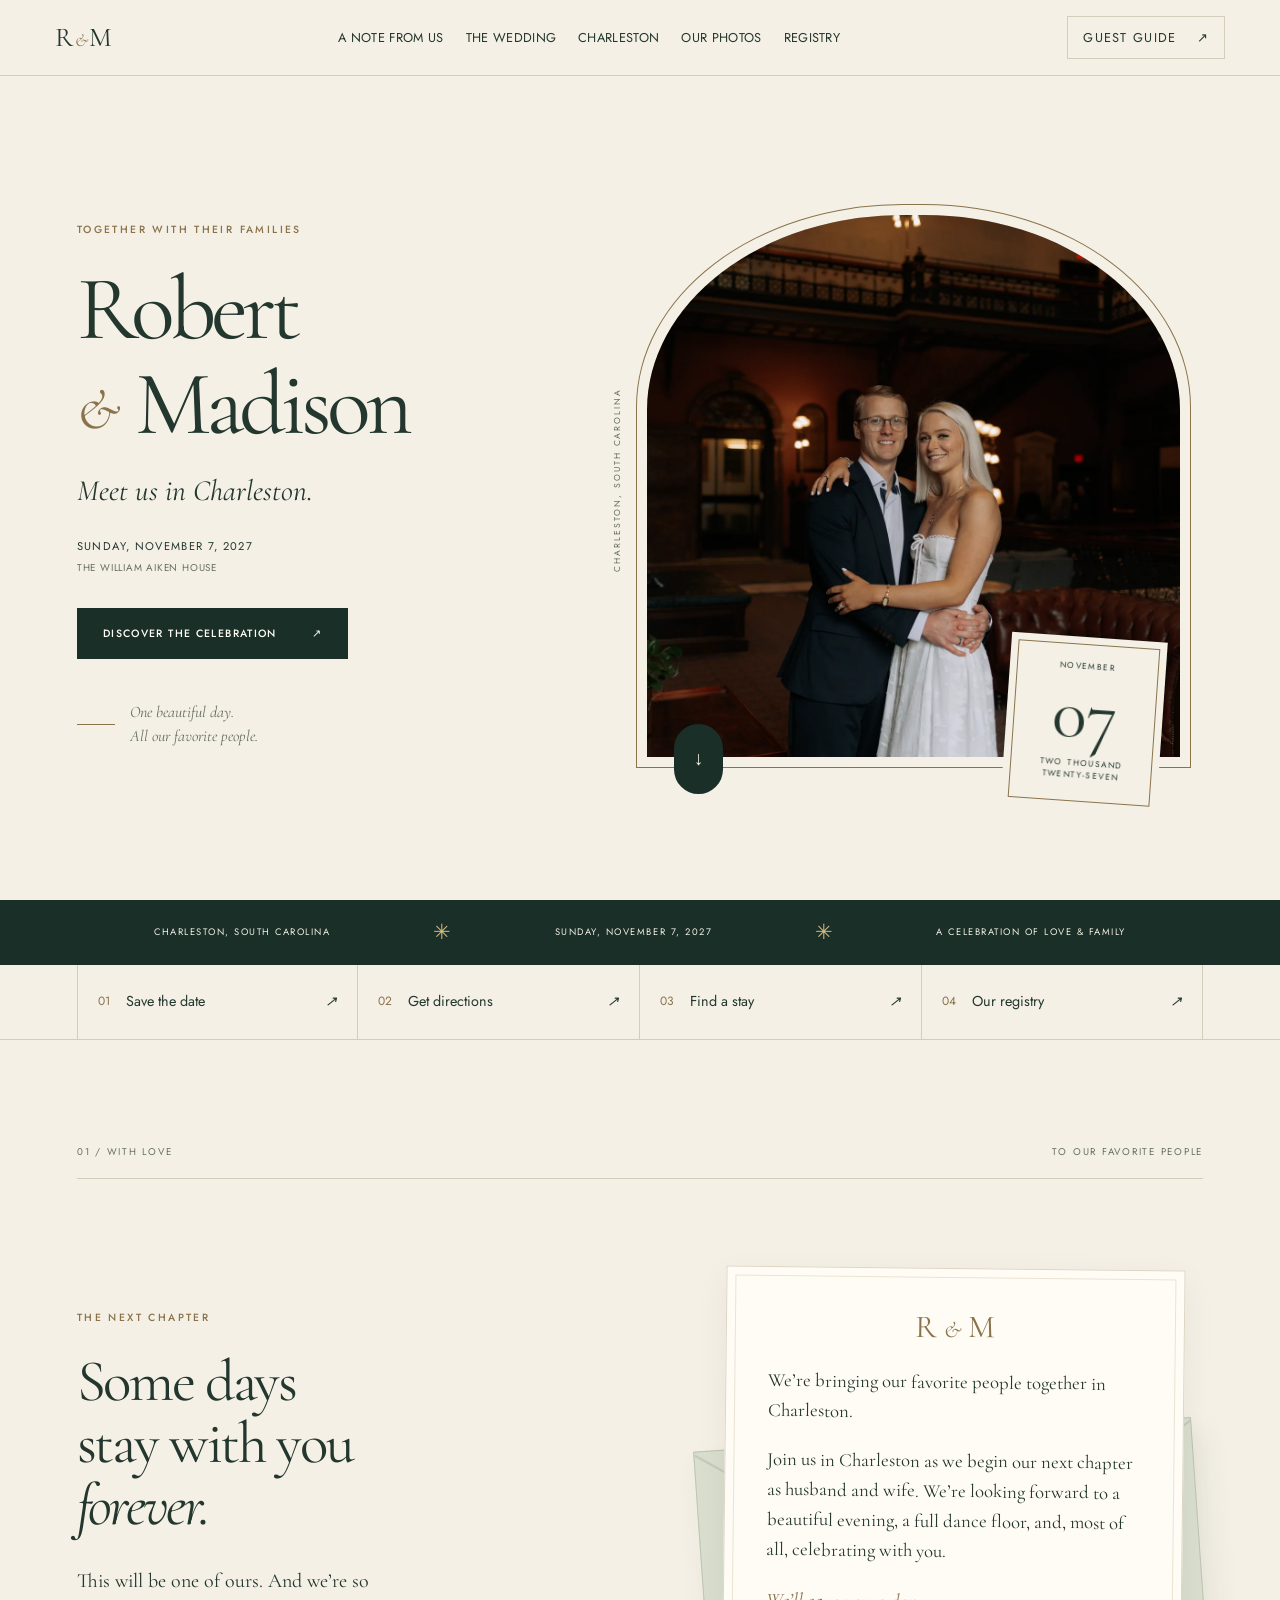
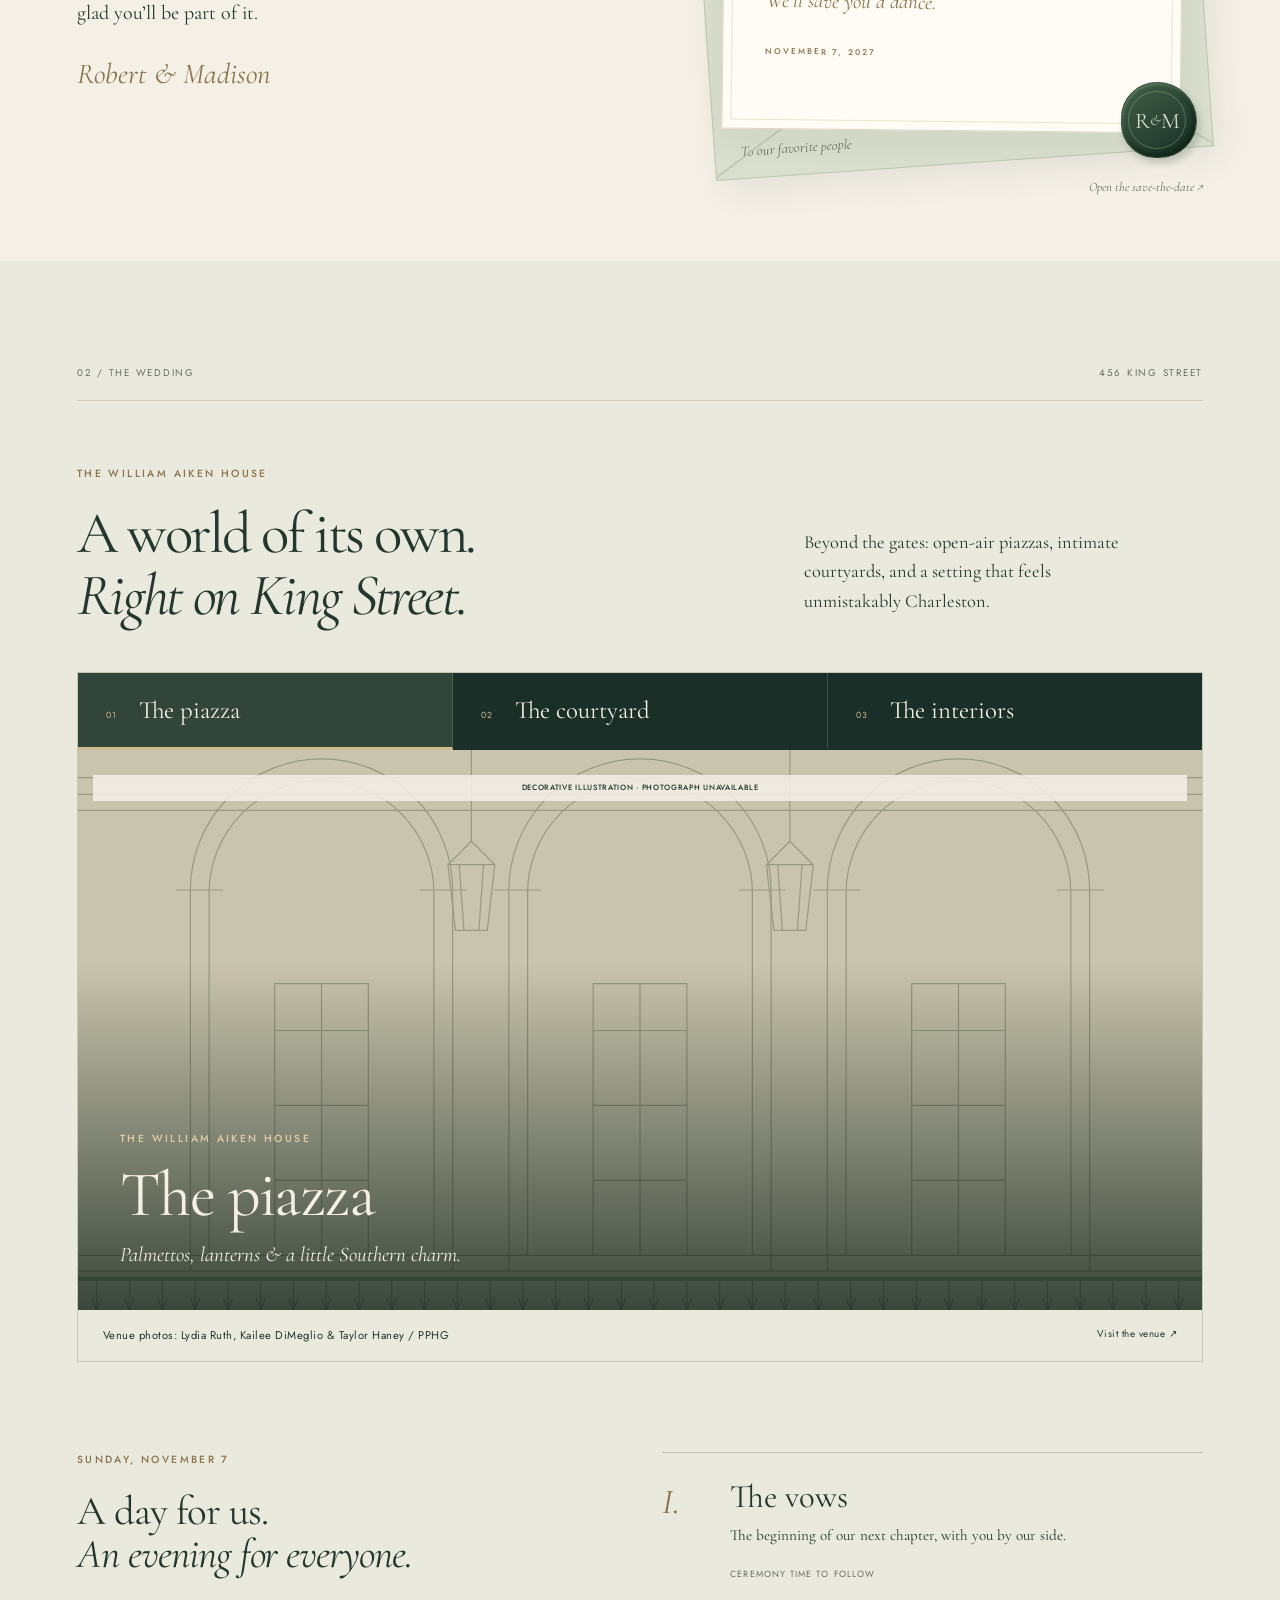
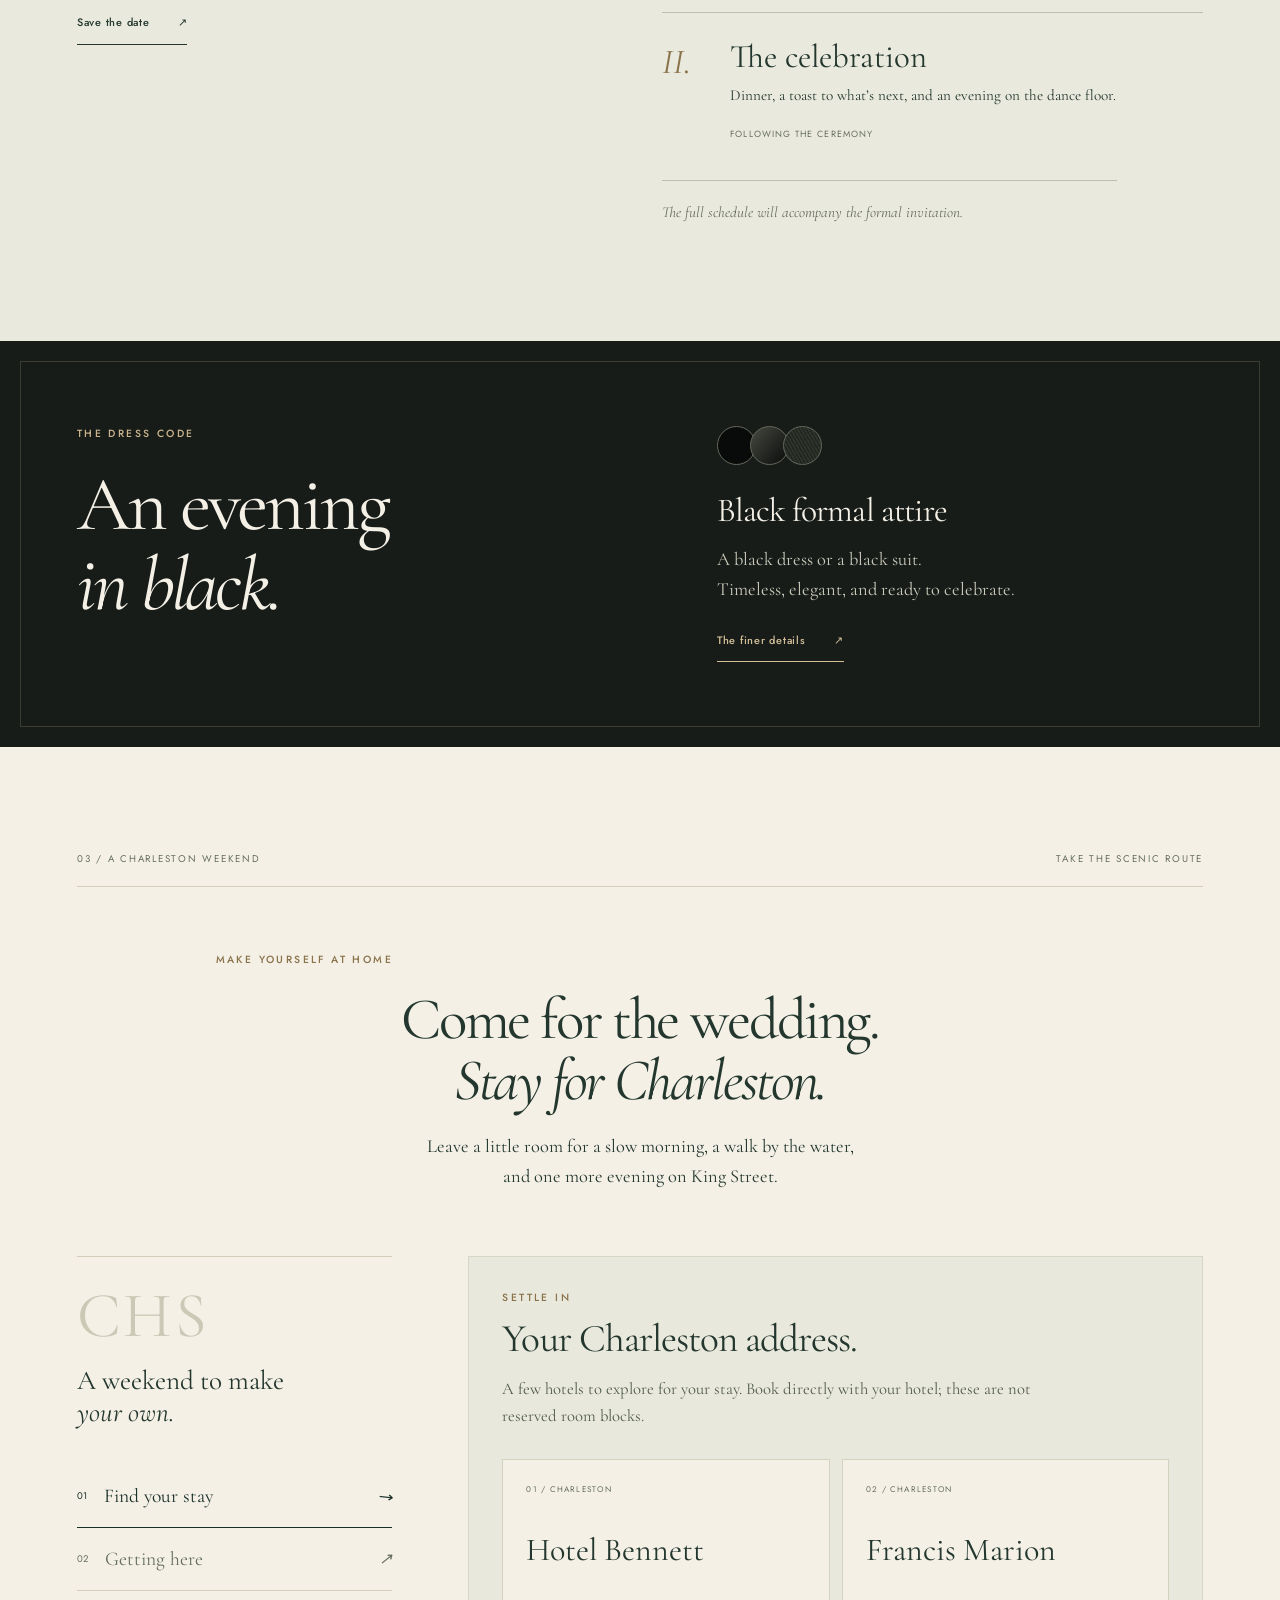
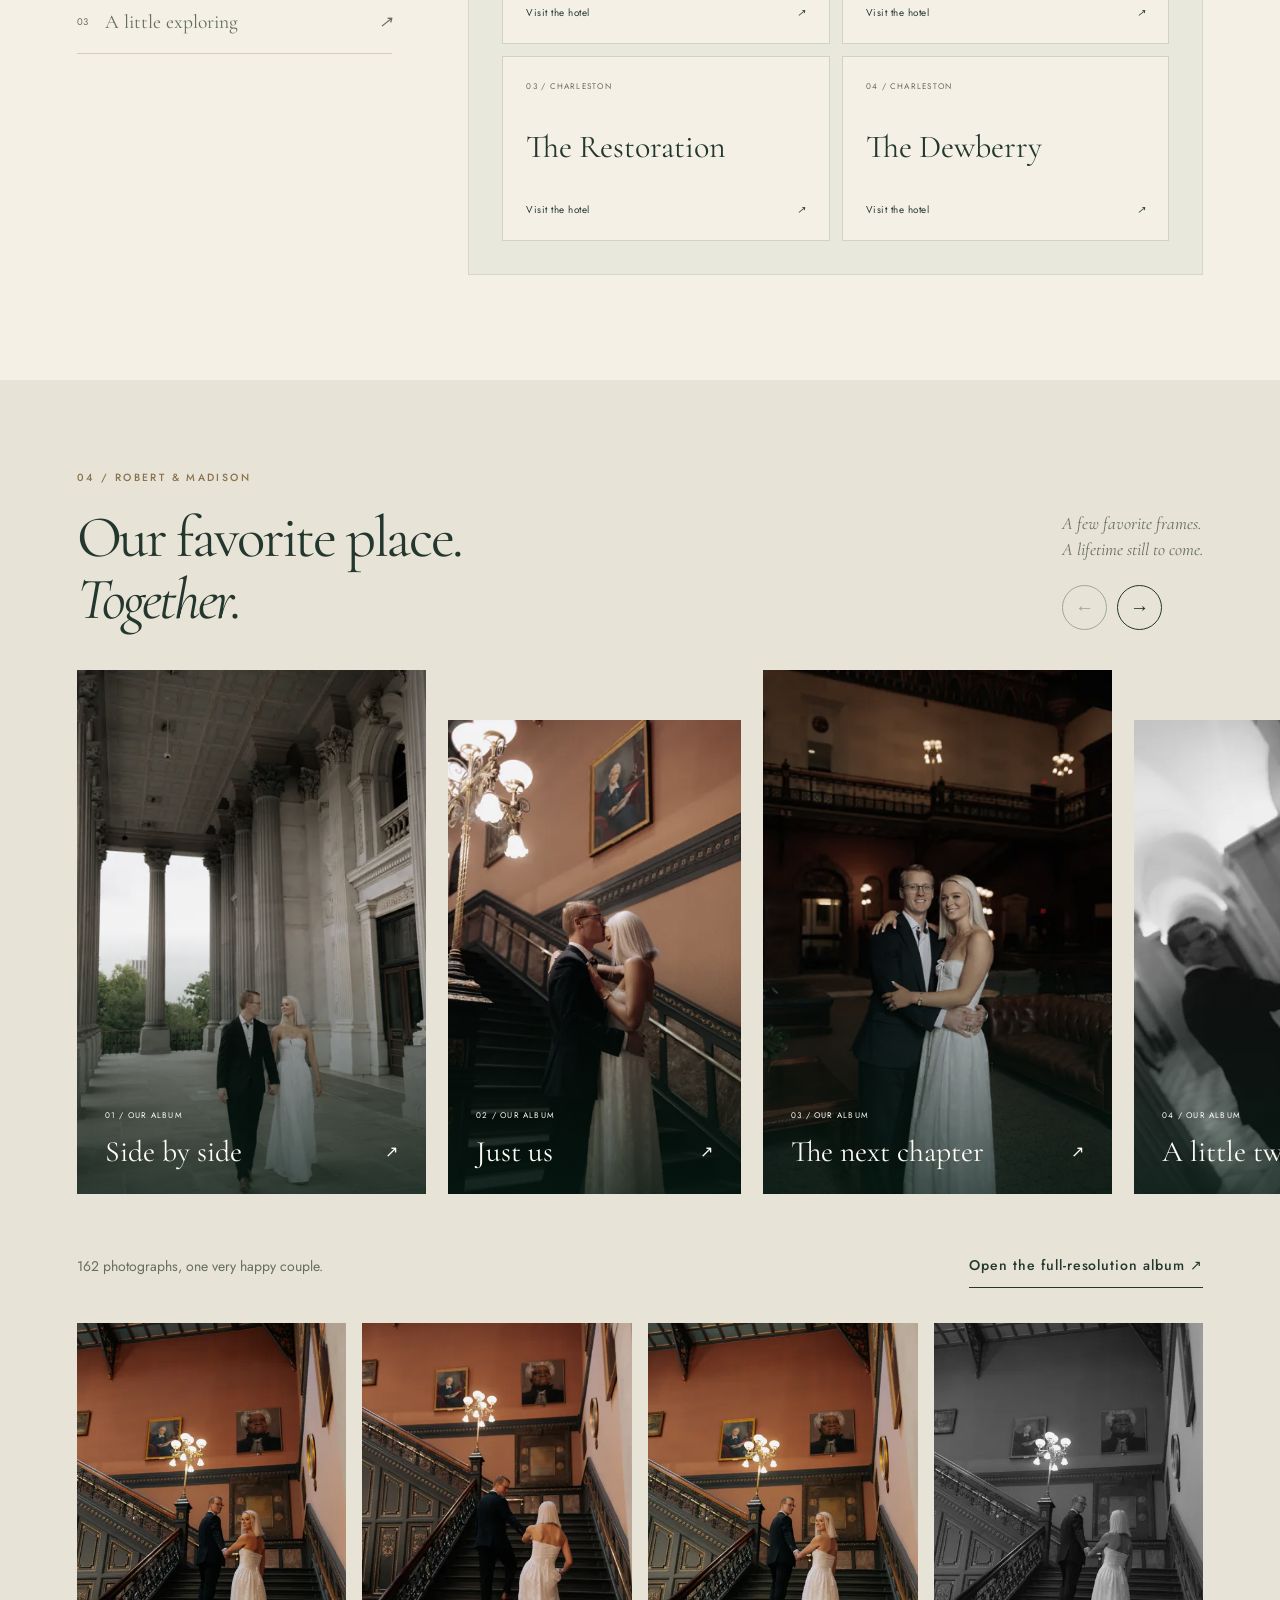
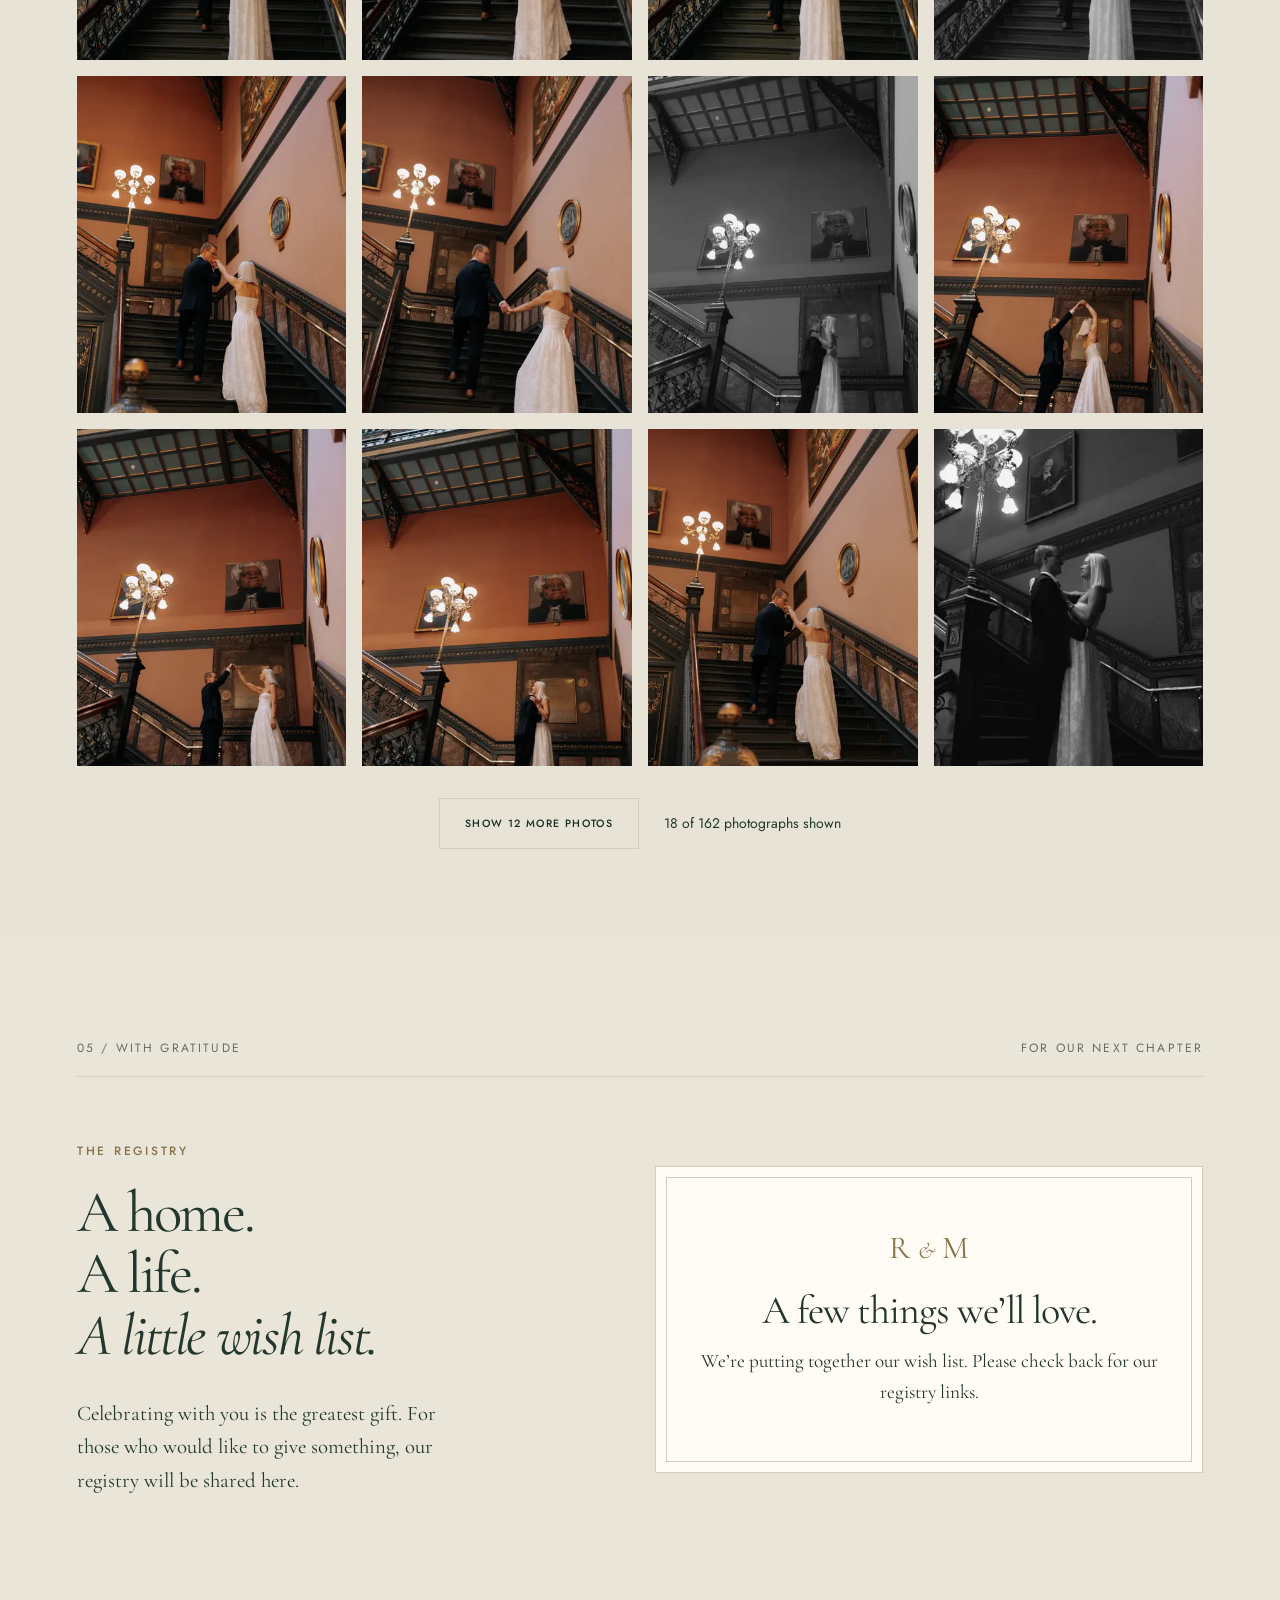
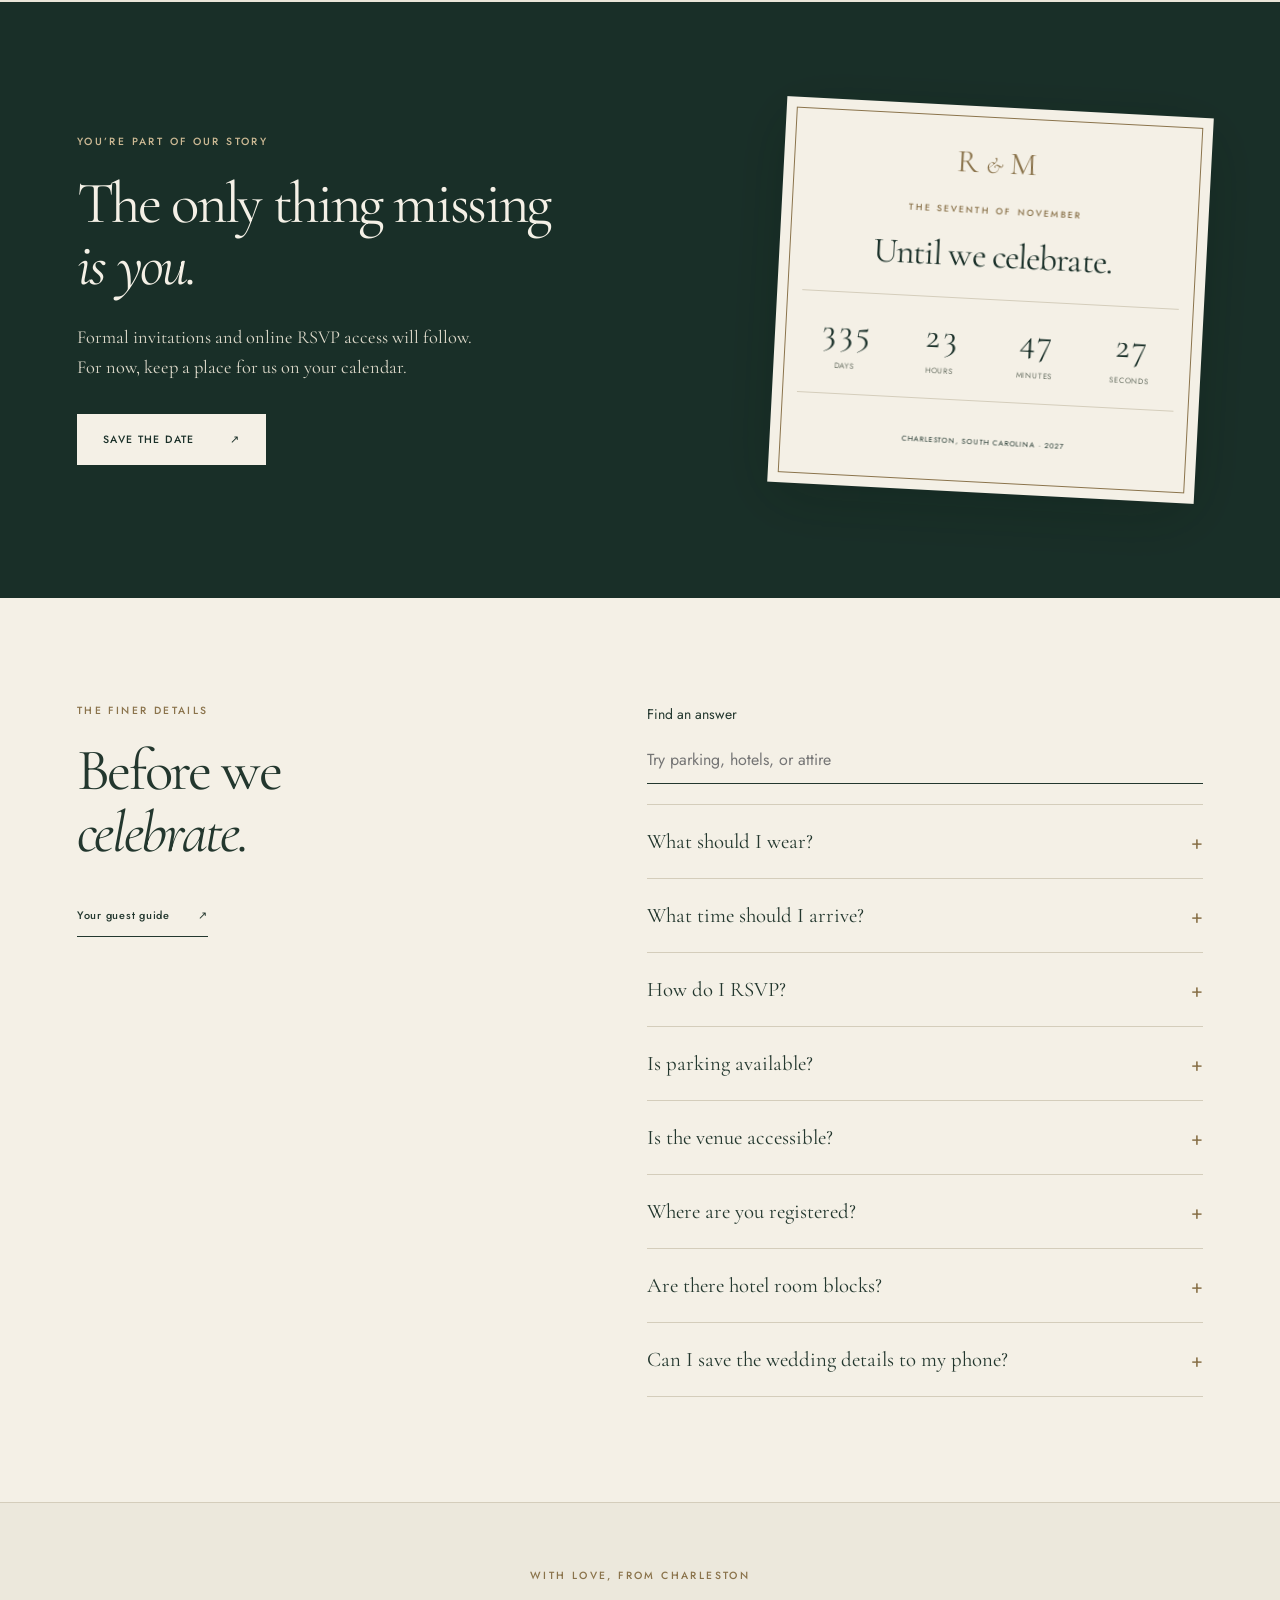
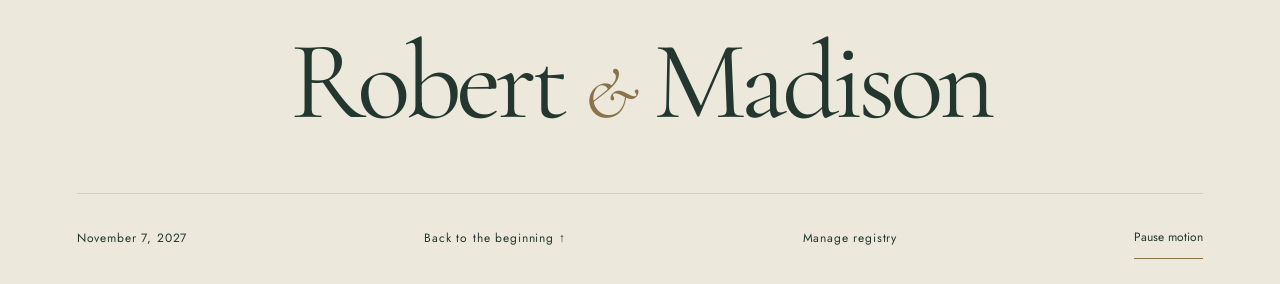
==== commit 6e3ebfaf: "Add personal photo album, editable registry links, and guest essentials" ====
--- a/index.html
+++ b/index.html
@@ -9,13 +9,13 @@
 <link rel="preconnect" href="https://fonts.googleapis.com"><link rel="preconnect" href="https://fonts.gstatic.com" crossorigin><link rel="preconnect" href="https://www.pphgcharleston.com">
 <link href="https://fonts.googleapis.com/css2?family=Cormorant+Garamond:ital,wght@0,400;0,500;0,600;1,400;1,500&family=Jost:wght@400;500;600&display=swap" rel="stylesheet">
 <link rel="icon" href="data:image/svg+xml,%3Csvg xmlns='http://www.w3.org/2000/svg' viewBox='0 0 64 64'%3E%3Crect width='64' height='64' rx='32' fill='%23192f28'/%3E%3Ctext x='32' y='41' text-anchor='middle' font-size='26' fill='%23f4f0e6' font-family='serif'%3ER%26M%3C/text%3E%3C/svg%3E">
-<link rel="stylesheet" href="src/style.css?v=king-street-2">
+<link rel="stylesheet" href="src/style.css?v=charleston-3">
 </head>
 <body>
 <a class="skip" href="#main">Skip to content</a>
 <header class="header" id="siteHeader">
 <a class="monogram" href="#home" aria-label="Robert and Madison, home">R<i>&</i>M</a>
-<nav class="desktop-nav" aria-label="Wedding navigation"><a href="#story">A note from us</a><a href="#details">The wedding</a><a href="#travel">Charleston</a><a href="#gallery">The setting</a></nav>
+<nav class="desktop-nav" aria-label="Wedding navigation"><a href="#story">A note from us</a><a href="#details">The wedding</a><a href="#travel">Charleston</a><a href="#gallery">Our photos</a><a href="#registry">Registry</a></nav>
 <div class="header-actions"><button class="guide-trigger" data-dialog="guideDialog" type="button" hidden>Guest guide <span aria-hidden="true">↗</span></button><button class="menu-toggle" data-dialog="menuDialog" type="button" aria-label="Open navigation" aria-haspopup="dialog" hidden><span></span><span></span></button></div>
 <div class="progress" aria-hidden="true"></div>
 </header>
@@ -30,13 +30,15 @@
 <div class="hero-foot entrance"><span class="small-rule"></span><span>One beautiful day.<br>All our favorite people.</span></div>
 </div>
 <div class="hero-visual entrance">
-<div class="arch-frame"><div class="hero-image media"><img referrerpolicy="no-referrer" class="hero-photo" src="https://www.pphgcharleston.com/wp-content/uploads/2024/03/Allen_Wedding_kailee_dimeglio_photography-751_web-1250x705.jpg" alt="A garden reception setting in the courtyard at The William Aiken House" width="1250" height="705" fetchpriority=high decoding="async"><span class="image-fallback" aria-hidden="true">A Charleston celebration</span></div></div>
+<div class="arch-frame"><div class="hero-image media"><img class="hero-photo" src="public/photos/054.webp" srcset="public/photos/054-sm.webp 427w, public/photos/054.webp 1200w" sizes="(max-width:640px) 90vw, 48vw" alt="Robert and Madison smiling together" width="1200" height="1800" fetchpriority="high" decoding="async"><span class="image-fallback" aria-hidden="true">Robert & Madison</span></div></div>
 <div class="date-seal" aria-label="November 7, 2027"><span>November</span><strong>07</strong><span>Two thousand twenty-seven</span></div>
 <span class="vertical-caption" aria-hidden="true">CHARLESTON, SOUTH CAROLINA</span>
 <a href="#story" class="scroll-pill" aria-label="Scroll to a note from us"><span aria-hidden="true">↓</span></a>
 </div>
 </section>
 <div class="occasion-bar"><span>Charleston, South Carolina</span><span class="bar-flower" aria-hidden="true">✳</span><span>Sunday, November 7, 2027</span><span class="bar-flower" aria-hidden="true">✳</span><span>A celebration of love & family</span></div>
+
+<nav class="guest-shortcuts" aria-label="Guest essentials"><a href="public/robert-madison.ics" download><span>01</span>Save the date <i aria-hidden="true">↗</i></a><a href="https://www.google.com/maps/dir/?api=1&amp;destination=The+William+Aiken+House+456+King+Street+Charleston+SC" target="_blank" rel="noopener noreferrer"><span>02</span>Get directions <i aria-hidden="true">↗</i></a><a href="#travel" data-open-tab="stay"><span>03</span>Find a stay <i aria-hidden="true">↗</i></a><a href="#registry"><span>04</span>Our registry <i aria-hidden="true">↗</i></a></nav>
 
 <section class="letter-section section" id="story" aria-labelledby="storyTitle">
 <div class="section-label reveal"><span>01 / With love</span><span>To our favorite people</span></div>
@@ -52,7 +54,7 @@
 <div class="venue-experience reveal">
 <div class="scene-controls" role="tablist" aria-label="Discover the venue" hidden><button type="button" role="tab" id="scene-tab-0" aria-controls="scene-0" aria-selected="true" tabindex="0"><small>01</small>The piazza</button><button type="button" role="tab" id="scene-tab-1" aria-controls="scene-1" aria-selected="false" tabindex="-1"><small>02</small>The courtyard</button><button type="button" role="tab" id="scene-tab-2" aria-controls="scene-2" aria-selected="false" tabindex="-1"><small>03</small>The interiors</button></div>
 <div class="scene-stage"><figure class="scene media" id="scene-0" aria-labelledby="scene-tab-0"><img referrerpolicy="no-referrer" class="" src="https://www.pphgcharleston.com/wp-content/uploads/2021/12/DSC_1204-copy-1219x705.jpg" alt="Palmettos and lanterns along the piazza at The William Aiken House" width="1250" height="705" loading=lazy decoding="async"><figcaption><span class="eyebrow">The William Aiken House</span><h3>The piazza</h3><p>Palmettos, lanterns & a little Southern charm.</p></figcaption></figure><figure class="scene media" id="scene-1" aria-labelledby="scene-tab-1"><img referrerpolicy="no-referrer" class="" src="https://www.pphgcharleston.com/wp-content/uploads/2024/03/Allen_Wedding_kailee_dimeglio_photography-751_web-1250x705.jpg" alt="A garden reception setting in the courtyard at The William Aiken House" width="1250" height="705" loading=lazy decoding="async"><figcaption><span class="eyebrow">The William Aiken House</span><h3>The courtyard</h3><p>A place to gather. An evening to remember.</p></figcaption></figure><figure class="scene media" id="scene-2" aria-labelledby="scene-tab-2"><img referrerpolicy="no-referrer" class="" src="https://www.pphgcharleston.com/wp-content/uploads/2025/12/Final-Gallery-010-1067x705.jpg" alt="A formal dining room set for an event at The William Aiken House" width="1250" height="705" loading=lazy decoding="async"><figcaption><span class="eyebrow">The William Aiken House</span><h3>The interiors</h3><p>A quieter kind of grandeur.</p></figcaption></figure></div>
-<div class="venue-caption"><span>Explore the setting for our celebration</span><a href="https://www.pphgcharleston.com/venues/william-aiken-house/" target="_blank" rel="noopener noreferrer">Visit the venue <span aria-hidden="true">↗</span></a></div>
+<div class="venue-caption"><span>Venue photos: Lydia Ruth, Kailee DiMeglio &amp; Taylor Haney / PPHG</span><a href="https://www.pphgcharleston.com/venues/william-aiken-house/" target="_blank" rel="noopener noreferrer">Visit the venue <span aria-hidden="true">↗</span></a></div>
 </div>
 <div class="evening">
 <div class="evening-intro reveal"><p class="eyebrow">Sunday, November 7</p><h3>A day for us.<br><em>An evening for everyone.</em></h3><a class="text-link" href="public/robert-madison.ics" download>Save the date <span aria-hidden="true">↗</span></a></div>
@@ -74,24 +76,40 @@
 </div></div>
 </section>
 
-<section class="gallery-section" id="gallery" aria-labelledby="galleryTitle"><div class="gallery-title section reveal"><div><p class="eyebrow">04 / The setting</p><h2 id="galleryTitle">A little glimpse<br><em>of what awaits.</em></h2></div><div class="film-navigation"><p>Venue photographs.<br>Our memories are still to come.</p><div class="film-arrows" hidden><button class="round-button" id="filmPrev" aria-label="Scroll gallery left" type="button">←</button><button class="round-button" id="filmNext" aria-label="Scroll gallery right" type="button">→</button></div></div></div><div class="filmstrip" id="filmstrip" tabindex="0" aria-label="Venue photographs; scroll horizontally to explore"><a class="film-photo media" href="https://www.pphgcharleston.com/wp-content/uploads/2021/12/DSC_1204-copy-1219x705.jpg" data-photo data-caption="The piazza · The William Aiken House" data-credit="Lydia Ruth Photography / Patrick Properties Hospitality Group"><img referrerpolicy="no-referrer" class="" src="https://www.pphgcharleston.com/wp-content/uploads/2021/12/DSC_1204-copy-1219x705.jpg" alt="Palmettos and lanterns along the piazza at The William Aiken House" width="1250" height="705" loading=lazy decoding="async"><span class="film-caption"><small>01 / CHARLESTON</small><span>The piazza <i aria-hidden="true">↗</i></span></span></a><a class="film-photo media" href="https://www.pphgcharleston.com/wp-content/uploads/2024/03/Allen_Wedding_kailee_dimeglio_photography-751_web-1250x705.jpg" data-photo data-caption="The courtyard · The William Aiken House" data-credit="Kailee DiMeglio Photography / Patrick Properties Hospitality Group"><img referrerpolicy="no-referrer" class="" src="https://www.pphgcharleston.com/wp-content/uploads/2024/03/Allen_Wedding_kailee_dimeglio_photography-751_web-1250x705.jpg" alt="A garden reception setting in the courtyard at The William Aiken House" width="1250" height="705" loading=lazy decoding="async"><span class="film-caption"><small>02 / CHARLESTON</small><span>The courtyard <i aria-hidden="true">↗</i></span></span></a><a class="film-photo media" href="https://www.pphgcharleston.com/wp-content/uploads/2025/12/Final-Gallery-010-1067x705.jpg" data-photo data-caption="The interiors · The William Aiken House" data-credit="Taylor Haney Photography / Patrick Properties Hospitality Group"><img referrerpolicy="no-referrer" class="" src="https://www.pphgcharleston.com/wp-content/uploads/2025/12/Final-Gallery-010-1067x705.jpg" alt="A formal dining room set for an event at The William Aiken House" width="1250" height="705" loading=lazy decoding="async"><span class="film-caption"><small>03 / CHARLESTON</small><span>The interiors <i aria-hidden="true">↗</i></span></span></a><a class="film-photo media" href="https://www.pphgcharleston.com/wp-content/uploads/2025/04/RiceJulian_drone_wedding_kailee_dimeglio_photography-3_edited-by-kailee-2-1250x705.jpg" data-photo data-caption="The gardens · The William Aiken House" data-credit="Kailee DiMeglio Photography / Patrick Properties Hospitality Group"><img referrerpolicy="no-referrer" class="" src="https://www.pphgcharleston.com/wp-content/uploads/2025/04/RiceJulian_drone_wedding_kailee_dimeglio_photography-3_edited-by-kailee-2-1250x705.jpg" alt="An aerial view of the gardens and house at The William Aiken House" width="1250" height="705" loading=lazy decoding="async"><span class="film-caption"><small>04 / CHARLESTON</small><span>The gardens <i aria-hidden="true">↗</i></span></span></a></div><p class="photo-credit">Venue photography: Lydia Ruth, Kailee DiMeglio & Taylor Haney, via <a href="https://www.pphgcharleston.com/venues/william-aiken-house/" target="_blank" rel="noopener noreferrer">Patrick Properties Hospitality Group</a>.</p></section>
+<section class="gallery-section personal-gallery" id="gallery" aria-labelledby="galleryTitle">
+<div class="gallery-title section reveal"><div><p class="eyebrow">04 / Robert &amp; Madison</p><h2 id="galleryTitle">Our favorite place.<br><em>Together.</em></h2></div><div class="film-navigation"><p class="gallery-intro-text">A few favorite frames.<br>A lifetime still to come.</p><div class="film-arrows" hidden><button class="round-button" id="filmPrev" aria-label="Scroll gallery left" type="button">←</button><button class="round-button" id="filmNext" aria-label="Scroll gallery right" type="button">→</button></div></div></div>
+<div class="filmstrip" id="filmstrip" tabindex="0" aria-label="Favorite photographs; scroll horizontally to explore"><a class="film-photo media" href="public/photos/002.webp" data-photo data-caption="Side by side" data-credit="Robert &amp; Madison"><img src="public/photos/002-sm.webp" alt="Robert and Madison walking together beneath a colonnade" width="1200" height="1800" loading="lazy" decoding="async"><span class="film-caption"><small>01 / OUR ALBUM</small><span>Side by side <i aria-hidden="true">↗</i></span></span></a><a class="film-photo media" href="public/photos/017.webp" data-photo data-caption="Just us" data-credit="Robert &amp; Madison"><img src="public/photos/017-sm.webp" alt="Robert and Madison together on a grand staircase" width="1200" height="1800" loading="lazy" decoding="async"><span class="film-caption"><small>02 / OUR ALBUM</small><span>Just us <i aria-hidden="true">↗</i></span></span></a><a class="film-photo media" href="public/photos/054.webp" data-photo data-caption="The next chapter" data-credit="Robert &amp; Madison"><img src="public/photos/054-sm.webp" alt="Robert and Madison smiling together" width="1200" height="1800" loading="lazy" decoding="async"><span class="film-caption"><small>03 / OUR ALBUM</small><span>The next chapter <i aria-hidden="true">↗</i></span></span></a><a class="film-photo media" href="public/photos/091.webp" data-photo data-caption="A little twirl" data-credit="Robert &amp; Madison"><img src="public/photos/091-sm.webp" alt="A black-and-white photograph of Robert and Madison dancing" width="1200" height="1800" loading="lazy" decoding="async"><span class="film-caption"><small>04 / OUR ALBUM</small><span>A little twirl <i aria-hidden="true">↗</i></span></span></a><a class="film-photo media" href="public/photos/132.webp" data-photo data-caption="Hand in hand" data-credit="Robert &amp; Madison"><img src="public/photos/132-sm.webp" alt="Robert and Madison standing together outdoors" width="1200" height="1800" loading="lazy" decoding="async"><span class="film-caption"><small>05 / OUR ALBUM</small><span>Hand in hand <i aria-hidden="true">↗</i></span></span></a><a class="film-photo media" href="public/photos/078.webp" data-photo data-caption="All the little moments" data-credit="Robert &amp; Madison"><img src="public/photos/078-sm.webp" alt="A black-and-white photograph of Robert and Madison sitting on a staircase" width="1200" height="1800" loading="lazy" decoding="async"><span class="film-caption"><small>06 / OUR ALBUM</small><span>All the little moments <i aria-hidden="true">↗</i></span></span></a></div>
+<div class="gallery-tools"><p class="photo-count-note">162 photographs, one very happy couple.</p><a class="text-link" href="https://www.dropbox.com/scl/fo/0fgpxt1pfj02w6k345qbc/AIWaNzSLR_rJeV5KMeHdOHM?rlkey=eqi04m7s1qfjkzis2f96wuw8g&amp;dl=0" target="_blank" rel="noopener noreferrer">Open the full-resolution album ↗</a></div>
+<div class="photo-grid" id="photoGrid" aria-label="Our photo album"><a class="photo-tile" href="public/photos/001.webp" data-photo data-caption="Robert &amp; Madison" data-credit="From our photo album"><img src="public/photos/001-sm.webp" alt="Robert and Madison, photograph 1 from our album" width="1200" height="1800" loading="lazy" decoding="async"></a><a class="photo-tile" href="public/photos/003.webp" data-photo data-caption="Robert &amp; Madison" data-credit="From our photo album"><img src="public/photos/003-sm.webp" alt="Robert and Madison, photograph 3 from our album" width="1200" height="1800" loading="lazy" decoding="async"></a><a class="photo-tile" href="public/photos/004.webp" data-photo data-caption="Robert &amp; Madison" data-credit="From our photo album"><img src="public/photos/004-sm.webp" alt="Robert and Madison, photograph 4 from our album" width="1200" height="1800" loading="lazy" decoding="async"></a><a class="photo-tile" href="public/photos/005.webp" data-photo data-caption="Robert &amp; Madison" data-credit="From our photo album"><img src="public/photos/005-sm.webp" alt="Robert and Madison, photograph 5 from our album" width="1200" height="1800" loading="lazy" decoding="async"></a><a class="photo-tile" href="public/photos/006.webp" data-photo data-caption="Robert &amp; Madison" data-credit="From our photo album"><img src="public/photos/006-sm.webp" alt="Robert and Madison, photograph 6 from our album" width="1200" height="1800" loading="lazy" decoding="async"></a><a class="photo-tile" href="public/photos/007.webp" data-photo data-caption="Robert &amp; Madison" data-credit="From our photo album"><img src="public/photos/007-sm.webp" alt="Robert and Madison, photograph 7 from our album" width="1200" height="1800" loading="lazy" decoding="async"></a><a class="photo-tile" href="public/photos/008.webp" data-photo data-caption="Robert &amp; Madison" data-credit="From our photo album"><img src="public/photos/008-sm.webp" alt="Robert and Madison, photograph 8 from our album" width="1200" height="1800" loading="lazy" decoding="async"></a><a class="photo-tile" href="public/photos/009.webp" data-photo data-caption="Robert &amp; Madison" data-credit="From our photo album"><img src="public/photos/009-sm.webp" alt="Robert and Madison, photograph 9 from our album" width="1200" height="1800" loading="lazy" decoding="async"></a><a class="photo-tile" href="public/photos/010.webp" data-photo data-caption="Robert &amp; Madison" data-credit="From our photo album"><img src="public/photos/010-sm.webp" alt="Robert and Madison, photograph 10 from our album" width="1200" height="1800" loading="lazy" decoding="async"></a><a class="photo-tile" href="public/photos/011.webp" data-photo data-caption="Robert &amp; Madison" data-credit="From our photo album"><img src="public/photos/011-sm.webp" alt="Robert and Madison, photograph 11 from our album" width="1200" height="1800" loading="lazy" decoding="async"></a><a class="photo-tile" href="public/photos/012.webp" data-photo data-caption="Robert &amp; Madison" data-credit="From our photo album"><img src="public/photos/012-sm.webp" alt="Robert and Madison, photograph 12 from our album" width="1200" height="1800" loading="lazy" decoding="async"></a><a class="photo-tile" href="public/photos/013.webp" data-photo data-caption="Robert &amp; Madison" data-credit="From our photo album"><img src="public/photos/013-sm.webp" alt="Robert and Madison, photograph 13 from our album" width="1200" height="1800" loading="lazy" decoding="async"></a><a class="photo-tile" href="public/photos/014.webp" data-photo data-caption="Robert &amp; Madison" data-credit="From our photo album"><img src="public/photos/014-sm.webp" alt="Robert and Madison, photograph 14 from our album" width="1200" height="1800" loading="lazy" decoding="async"></a><a class="photo-tile" href="public/photos/015.webp" data-photo data-caption="Robert &amp; Madison" data-credit="From our photo album"><img src="public/photos/015-sm.webp" alt="Robert and Madison, photograph 15 from our album" width="1200" height="1800" loading="lazy" decoding="async"></a><a class="photo-tile" href="public/photos/016.webp" data-photo data-caption="Robert &amp; Madison" data-credit="From our photo album"><img src="public/photos/016-sm.webp" alt="Robert and Madison, photograph 16 from our album" width="1200" height="1800" loading="lazy" decoding="async"></a><a class="photo-tile" href="public/photos/018.webp" data-photo data-caption="Robert &amp; Madison" data-credit="From our photo album"><img src="public/photos/018-sm.webp" alt="Robert and Madison, photograph 18 from our album" width="1200" height="1800" loading="lazy" decoding="async"></a><a class="photo-tile" href="public/photos/019.webp" data-photo data-caption="Robert &amp; Madison" data-credit="From our photo album"><img src="public/photos/019-sm.webp" alt="Robert and Madison, photograph 19 from our album" width="1200" height="1800" loading="lazy" decoding="async"></a><a class="photo-tile" href="public/photos/020.webp" data-photo data-caption="Robert &amp; Madison" data-credit="From our photo album"><img src="public/photos/020-sm.webp" alt="Robert and Madison, photograph 20 from our album" width="1200" height="1800" loading="lazy" decoding="async"></a><a class="photo-tile" href="public/photos/021.webp" data-photo data-caption="Robert &amp; Madison" data-credit="From our photo album"><img src="public/photos/021-sm.webp" alt="Robert and Madison, photograph 21 from our album" width="1200" height="1800" loading="lazy" decoding="async"></a><a class="photo-tile" href="public/photos/022.webp" data-photo data-caption="Robert &amp; Madison" data-credit="From our photo album"><img src="public/photos/022-sm.webp" alt="Robert and Madison, photograph 22 from our album" width="1200" height="1800" loading="lazy" decoding="async"></a><a class="photo-tile" href="public/photos/023.webp" data-photo data-caption="Robert &amp; Madison" data-credit="From our photo album"><img src="public/photos/023-sm.webp" alt="Robert and Madison, photograph 23 from our album" width="1200" height="1800" loading="lazy" decoding="async"></a><a class="photo-tile" href="public/photos/024.webp" data-photo data-caption="Robert &amp; Madison" data-credit="From our photo album"><img src="public/photos/024-sm.webp" alt="Robert and Madison, photograph 24 from our album" width="1200" height="1800" loading="lazy" decoding="async"></a><a class="photo-tile" href="public/photos/025.webp" data-photo data-caption="Robert &amp; Madison" data-credit="From our photo album"><img src="public/photos/025-sm.webp" alt="Robert and Madison, photograph 25 from our album" width="1200" height="1800" loading="lazy" decoding="async"></a><a class="photo-tile" href="public/photos/026.webp" data-photo data-caption="Robert &amp; Madison" data-credit="From our photo album"><img src="public/photos/026-sm.webp" alt="Robert and Madison, photograph 26 from our album" width="1200" height="1800" loading="lazy" decoding="async"></a><a class="photo-tile" href="public/photos/027.webp" data-photo data-caption="Robert &amp; Madison" data-credit="From our photo album"><img src="public/photos/027-sm.webp" alt="Robert and Madison, photograph 27 from our album" width="1200" height="1800" loading="lazy" decoding="async"></a><a class="photo-tile" href="public/photos/028.webp" data-photo data-caption="Robert &amp; Madison" data-credit="From our photo album"><img src="public/photos/028-sm.webp" alt="Robert and Madison, photograph 28 from our album" width="1200" height="1800" loading="lazy" decoding="async"></a><a class="photo-tile" href="public/photos/029.webp" data-photo data-caption="Robert &amp; Madison" data-credit="From our photo album"><img src="public/photos/029-sm.webp" alt="Robert and Madison, photograph 29 from our album" width="1200" height="1800" loading="lazy" decoding="async"></a><a class="photo-tile" href="public/photos/030.webp" data-photo data-caption="Robert &amp; Madison" data-credit="From our photo album"><img src="public/photos/030-sm.webp" alt="Robert and Madison, photograph 30 from our album" width="1200" height="1800" loading="lazy" decoding="async"></a><a class="photo-tile" href="public/photos/031.webp" data-photo data-caption="Robert &amp; Madison" data-credit="From our photo album"><img src="public/photos/031-sm.webp" alt="Robert and Madison, photograph 31 from our album" width="1200" height="1800" loading="lazy" decoding="async"></a><a class="photo-tile" href="public/photos/032.webp" data-photo data-caption="Robert &amp; Madison" data-credit="From our photo album"><img src="public/photos/032-sm.webp" alt="Robert and Madison, photograph 32 from our album" width="1200" height="1800" loading="lazy" decoding="async"></a><a class="photo-tile" href="public/photos/033.webp" data-photo data-caption="Robert &amp; Madison" data-credit="From our photo album"><img src="public/photos/033-sm.webp" alt="Robert and Madison, photograph 33 from our album" width="1200" height="1800" loading="lazy" decoding="async"></a><a class="photo-tile" href="public/photos/034.webp" data-photo data-caption="Robert &amp; Madison" data-credit="From our photo album"><img src="public/photos/034-sm.webp" alt="Robert and Madison, photograph 34 from our album" width="1200" height="1800" loading="lazy" decoding="async"></a><a class="photo-tile" href="public/photos/035.webp" data-photo data-caption="Robert &amp; Madison" data-credit="From our photo album"><img src="public/photos/035-sm.webp" alt="Robert and Madison, photograph 35 from our album" width="1200" height="1800" loading="lazy" decoding="async"></a><a class="photo-tile" href="public/photos/036.webp" data-photo data-caption="Robert &amp; Madison" data-credit="From our photo album"><img src="public/photos/036-sm.webp" alt="Robert and Madison, photograph 36 from our album" width="1533" height="1800" loading="lazy" decoding="async"></a><a class="photo-tile" href="public/photos/037.webp" data-photo data-caption="Robert &amp; Madison" data-credit="From our photo album"><img src="public/photos/037-sm.webp" alt="Robert and Madison, photograph 37 from our album" width="1200" height="1800" loading="lazy" decoding="async"></a><a class="photo-tile" href="public/photos/038.webp" data-photo data-caption="Robert &amp; Madison" data-credit="From our photo album"><img src="public/photos/038-sm.webp" alt="Robert and Madison, photograph 38 from our album" width="1200" height="1800" loading="lazy" decoding="async"></a><a class="photo-tile" href="public/photos/039.webp" data-photo data-caption="Robert &amp; Madison" data-credit="From our photo album"><img src="public/photos/039-sm.webp" alt="Robert and Madison, photograph 39 from our album" width="1200" height="1800" loading="lazy" decoding="async"></a><a class="photo-tile" href="public/photos/040.webp" data-photo data-caption="Robert &amp; Madison" data-credit="From our photo album"><img src="public/photos/040-sm.webp" alt="Robert and Madison, photograph 40 from our album" width="1369" height="1800" loading="lazy" decoding="async"></a><a class="photo-tile" href="public/photos/041.webp" data-photo data-caption="Robert &amp; Madison" data-credit="From our photo album"><img src="public/photos/041-sm.webp" alt="Robert and Madison, photograph 41 from our album" width="1200" height="1800" loading="lazy" decoding="async"></a><a class="photo-tile" href="public/photos/042.webp" data-photo data-caption="Robert &amp; Madison" data-credit="From our photo album"><img src="public/photos/042-sm.webp" alt="Robert and Madison, photograph 42 from our album" width="1200" height="1800" loading="lazy" decoding="async"></a><a class="photo-tile" href="public/photos/043.webp" data-photo data-caption="Robert &amp; Madison" data-credit="From our photo album"><img src="public/photos/043-sm.webp" alt="Robert and Madison, photograph 43 from our album" width="1200" height="1800" loading="lazy" decoding="async"></a><a class="photo-tile" href="public/photos/044.webp" data-photo data-caption="Robert &amp; Madison" data-credit="From our photo album"><img src="public/photos/044-sm.webp" alt="Robert and Madison, photograph 44 from our album" width="1200" height="1800" loading="lazy" decoding="async"></a><a class="photo-tile" href="public/photos/045.webp" data-photo data-caption="Robert &amp; Madison" data-credit="From our photo album"><img src="public/photos/045-sm.webp" alt="Robert and Madison, photograph 45 from our album" width="1200" height="1800" loading="lazy" decoding="async"></a><a class="photo-tile" href="public/photos/046.webp" data-photo data-caption="Robert &amp; Madison" data-credit="From our photo album"><img src="public/photos/046-sm.webp" alt="Robert and Madison, photograph 46 from our album" width="1200" height="1800" loading="lazy" decoding="async"></a><a class="photo-tile" href="public/photos/047.webp" data-photo data-caption="Robert &amp; Madison" data-credit="From our photo album"><img src="public/photos/047-sm.webp" alt="Robert and Madison, photograph 47 from our album" width="1200" height="1800" loading="lazy" decoding="async"></a><a class="photo-tile" href="public/photos/048.webp" data-photo data-caption="Robert &amp; Madison" data-credit="From our photo album"><img src="public/photos/048-sm.webp" alt="Robert and Madison, photograph 48 from our album" width="1112" height="1800" loading="lazy" decoding="async"></a><a class="photo-tile" href="public/photos/049.webp" data-photo data-caption="Robert &amp; Madison" data-credit="From our photo album"><img src="public/photos/049-sm.webp" alt="Robert and Madison, photograph 49 from our album" width="1200" height="1800" loading="lazy" decoding="async"></a><a class="photo-tile" href="public/photos/050.webp" data-photo data-caption="Robert &amp; Madison" data-credit="From our photo album"><img src="public/photos/050-sm.webp" alt="Robert and Madison, photograph 50 from our album" width="1200" height="1800" loading="lazy" decoding="async"></a><a class="photo-tile" href="public/photos/051.webp" data-photo data-caption="Robert &amp; Madison" data-credit="From our photo album"><img src="public/photos/051-sm.webp" alt="Robert and Madison, photograph 51 from our album" width="1200" height="1800" loading="lazy" decoding="async"></a><a class="photo-tile" href="public/photos/052.webp" data-photo data-caption="Robert &amp; Madison" data-credit="From our photo album"><img src="public/photos/052-sm.webp" alt="Robert and Madison, photograph 52 from our album" width="1200" height="1800" loading="lazy" decoding="async"></a><a class="photo-tile" href="public/photos/053.webp" data-photo data-caption="Robert &amp; Madison" data-credit="From our photo album"><img src="public/photos/053-sm.webp" alt="Robert and Madison, photograph 53 from our album" width="1200" height="1800" loading="lazy" decoding="async"></a><a class="photo-tile" href="public/photos/055.webp" data-photo data-caption="Robert &amp; Madison" data-credit="From our photo album"><img src="public/photos/055-sm.webp" alt="Robert and Madison, photograph 55 from our album" width="1200" height="1800" loading="lazy" decoding="async"></a><a class="photo-tile" href="public/photos/056.webp" data-photo data-caption="Robert &amp; Madison" data-credit="From our photo album"><img src="public/photos/056-sm.webp" alt="Robert and Madison, photograph 56 from our album" width="1200" height="1800" loading="lazy" decoding="async"></a><a class="photo-tile" href="public/photos/057.webp" data-photo data-caption="Robert &amp; Madison" data-credit="From our photo album"><img src="public/photos/057-sm.webp" alt="Robert and Madison, photograph 57 from our album" width="1200" height="1800" loading="lazy" decoding="async"></a><a class="photo-tile" href="public/photos/058.webp" data-photo data-caption="Robert &amp; Madison" data-credit="From our photo album"><img src="public/photos/058-sm.webp" alt="Robert and Madison, photograph 58 from our album" width="1200" height="1800" loading="lazy" decoding="async"></a><a class="photo-tile" href="public/photos/059.webp" data-photo data-caption="Robert &amp; Madison" data-credit="From our photo album"><img src="public/photos/059-sm.webp" alt="Robert and Madison, photograph 59 from our album" width="1200" height="1800" loading="lazy" decoding="async"></a><a class="photo-tile" href="public/photos/060.webp" data-photo data-caption="Robert &amp; Madison" data-credit="From our photo album"><img src="public/photos/060-sm.webp" alt="Robert and Madison, photograph 60 from our album" width="1200" height="1800" loading="lazy" decoding="async"></a><a class="photo-tile" href="public/photos/061.webp" data-photo data-caption="Robert &amp; Madison" data-credit="From our photo album"><img src="public/photos/061-sm.webp" alt="Robert and Madison, photograph 61 from our album" width="1200" height="1800" loading="lazy" decoding="async"></a><a class="photo-tile" href="public/photos/062.webp" data-photo data-caption="Robert &amp; Madison" data-credit="From our photo album"><img src="public/photos/062-sm.webp" alt="Robert and Madison, photograph 62 from our album" width="1200" height="1800" loading="lazy" decoding="async"></a><a class="photo-tile" href="public/photos/063.webp" data-photo data-caption="Robert &amp; Madison" data-credit="From our photo album"><img src="public/photos/063-sm.webp" alt="Robert and Madison, photograph 63 from our album" width="1200" height="1800" loading="lazy" decoding="async"></a><a class="photo-tile" href="public/photos/064.webp" data-photo data-caption="Robert &amp; Madison" data-credit="From our photo album"><img src="public/photos/064-sm.webp" alt="Robert and Madison, photograph 64 from our album" width="1200" height="1800" loading="lazy" decoding="async"></a><a class="photo-tile" href="public/photos/065.webp" data-photo data-caption="Robert &amp; Madison" data-credit="From our photo album"><img src="public/photos/065-sm.webp" alt="Robert and Madison, photograph 65 from our album" width="1200" height="1800" loading="lazy" decoding="async"></a><a class="photo-tile" href="public/photos/066.webp" data-photo data-caption="Robert &amp; Madison" data-credit="From our photo album"><img src="public/photos/066-sm.webp" alt="Robert and Madison, photograph 66 from our album" width="1200" height="1800" loading="lazy" decoding="async"></a><a class="photo-tile" href="public/photos/067.webp" data-photo data-caption="Robert &amp; Madison" data-credit="From our photo album"><img src="public/photos/067-sm.webp" alt="Robert and Madison, photograph 67 from our album" width="1200" height="1800" loading="lazy" decoding="async"></a><a class="photo-tile" href="public/photos/068.webp" data-photo data-caption="Robert &amp; Madison" data-credit="From our photo album"><img src="public/photos/068-sm.webp" alt="Robert and Madison, photograph 68 from our album" width="1200" height="1800" loading="lazy" decoding="async"></a><a class="photo-tile" href="public/photos/069.webp" data-photo data-caption="Robert &amp; Madison" data-credit="From our photo album"><img src="public/photos/069-sm.webp" alt="Robert and Madison, photograph 69 from our album" width="1200" height="1800" loading="lazy" decoding="async"></a><a class="photo-tile" href="public/photos/070.webp" data-photo data-caption="Robert &amp; Madison" data-credit="From our photo album"><img src="public/photos/070-sm.webp" alt="Robert and Madison, photograph 70 from our album" width="1200" height="1800" loading="lazy" decoding="async"></a><a class="photo-tile" href="public/photos/071.webp" data-photo data-caption="Robert &amp; Madison" data-credit="From our photo album"><img src="public/photos/071-sm.webp" alt="Robert and Madison, photograph 71 from our album" width="1200" height="1800" loading="lazy" decoding="async"></a><a class="photo-tile" href="public/photos/072.webp" data-photo data-caption="Robert &amp; Madison" data-credit="From our photo album"><img src="public/photos/072-sm.webp" alt="Robert and Madison, photograph 72 from our album" width="1200" height="1800" loading="lazy" decoding="async"></a><a class="photo-tile" href="public/photos/073.webp" data-photo data-caption="Robert &amp; Madison" data-credit="From our photo album"><img src="public/photos/073-sm.webp" alt="Robert and Madison, photograph 73 from our album" width="1200" height="1800" loading="lazy" decoding="async"></a><a class="photo-tile" href="public/photos/074.webp" data-photo data-caption="Robert &amp; Madison" data-credit="From our photo album"><img src="public/photos/074-sm.webp" alt="Robert and Madison, photograph 74 from our album" width="1200" height="1800" loading="lazy" decoding="async"></a><a class="photo-tile" href="public/photos/075.webp" data-photo data-caption="Robert &amp; Madison" data-credit="From our photo album"><img src="public/photos/075-sm.webp" alt="Robert and Madison, photograph 75 from our album" width="1200" height="1800" loading="lazy" decoding="async"></a><a class="photo-tile" href="public/photos/076.webp" data-photo data-caption="Robert &amp; Madison" data-credit="From our photo album"><img src="public/photos/076-sm.webp" alt="Robert and Madison, photograph 76 from our album" width="1200" height="1800" loading="lazy" decoding="async"></a><a class="photo-tile" href="public/photos/077.webp" data-photo data-caption="Robert &amp; Madison" data-credit="From our photo album"><img src="public/photos/077-sm.webp" alt="Robert and Madison, photograph 77 from our album" width="1200" height="1800" loading="lazy" decoding="async"></a><a class="photo-tile" href="public/photos/079.webp" data-photo data-caption="Robert &amp; Madison" data-credit="From our photo album"><img src="public/photos/079-sm.webp" alt="Robert and Madison, photograph 79 from our album" width="1200" height="1800" loading="lazy" decoding="async"></a><a class="photo-tile" href="public/photos/080.webp" data-photo data-caption="Robert &amp; Madison" data-credit="From our photo album"><img src="public/photos/080-sm.webp" alt="Robert and Madison, photograph 80 from our album" width="1200" height="1800" loading="lazy" decoding="async"></a><a class="photo-tile" href="public/photos/081.webp" data-photo data-caption="Robert &amp; Madison" data-credit="From our photo album"><img src="public/photos/081-sm.webp" alt="Robert and Madison, photograph 81 from our album" width="1200" height="1800" loading="lazy" decoding="async"></a><a class="photo-tile" href="public/photos/082.webp" data-photo data-caption="Robert &amp; Madison" data-credit="From our photo album"><img src="public/photos/082-sm.webp" alt="Robert and Madison, photograph 82 from our album" width="1200" height="1800" loading="lazy" decoding="async"></a><a class="photo-tile" href="public/photos/083.webp" data-photo data-caption="Robert &amp; Madison" data-credit="From our photo album"><img src="public/photos/083-sm.webp" alt="Robert and Madison, photograph 83 from our album" width="1200" height="1800" loading="lazy" decoding="async"></a><a class="photo-tile" href="public/photos/084.webp" data-photo data-caption="Robert &amp; Madison" data-credit="From our photo album"><img src="public/photos/084-sm.webp" alt="Robert and Madison, photograph 84 from our album" width="1200" height="1800" loading="lazy" decoding="async"></a><a class="photo-tile" href="public/photos/085.webp" data-photo data-caption="Robert &amp; Madison" data-credit="From our photo album"><img src="public/photos/085-sm.webp" alt="Robert and Madison, photograph 85 from our album" width="1200" height="1800" loading="lazy" decoding="async"></a><a class="photo-tile" href="public/photos/086.webp" data-photo data-caption="Robert &amp; Madison" data-credit="From our photo album"><img src="public/photos/086-sm.webp" alt="Robert and Madison, photograph 86 from our album" width="1200" height="1800" loading="lazy" decoding="async"></a><a class="photo-tile" href="public/photos/087.webp" data-photo data-caption="Robert &amp; Madison" data-credit="From our photo album"><img src="public/photos/087-sm.webp" alt="Robert and Madison, photograph 87 from our album" width="1200" height="1800" loading="lazy" decoding="async"></a><a class="photo-tile" href="public/photos/088.webp" data-photo data-caption="Robert &amp; Madison" data-credit="From our photo album"><img src="public/photos/088-sm.webp" alt="Robert and Madison, photograph 88 from our album" width="1200" height="1800" loading="lazy" decoding="async"></a><a class="photo-tile" href="public/photos/089.webp" data-photo data-caption="Robert &amp; Madison" data-credit="From our photo album"><img src="public/photos/089-sm.webp" alt="Robert and Madison, photograph 89 from our album" width="1200" height="1800" loading="lazy" decoding="async"></a><a class="photo-tile" href="public/photos/090.webp" data-photo data-caption="Robert &amp; Madison" data-credit="From our photo album"><img src="public/photos/090-sm.webp" alt="Robert and Madison, photograph 90 from our album" width="1200" height="1800" loading="lazy" decoding="async"></a><a class="photo-tile" href="public/photos/092.webp" data-photo data-caption="Robert &amp; Madison" data-credit="From our photo album"><img src="public/photos/092-sm.webp" alt="Robert and Madison, photograph 92 from our album" width="1200" height="1800" loading="lazy" decoding="async"></a><a class="photo-tile" href="public/photos/093.webp" data-photo data-caption="Robert &amp; Madison" data-credit="From our photo album"><img src="public/photos/093-sm.webp" alt="Robert and Madison, photograph 93 from our album" width="1154" height="1800" loading="lazy" decoding="async"></a><a class="photo-tile" href="public/photos/094.webp" data-photo data-caption="Robert &amp; Madison" data-credit="From our photo album"><img src="public/photos/094-sm.webp" alt="Robert and Madison, photograph 94 from our album" width="1200" height="1800" loading="lazy" decoding="async"></a><a class="photo-tile" href="public/photos/095.webp" data-photo data-caption="Robert &amp; Madison" data-credit="From our photo album"><img src="public/photos/095-sm.webp" alt="Robert and Madison, photograph 95 from our album" width="1200" height="1800" loading="lazy" decoding="async"></a><a class="photo-tile" href="public/photos/096.webp" data-photo data-caption="Robert &amp; Madison" data-credit="From our photo album"><img src="public/photos/096-sm.webp" alt="Robert and Madison, photograph 96 from our album" width="1200" height="1800" loading="lazy" decoding="async"></a><a class="photo-tile" href="public/photos/097.webp" data-photo data-caption="Robert &amp; Madison" data-credit="From our photo album"><img src="public/photos/097-sm.webp" alt="Robert and Madison, photograph 97 from our album" width="1200" height="1800" loading="lazy" decoding="async"></a><a class="photo-tile" href="public/photos/098.webp" data-photo data-caption="Robert &amp; Madison" data-credit="From our photo album"><img src="public/photos/098-sm.webp" alt="Robert and Madison, photograph 98 from our album" width="1200" height="1800" loading="lazy" decoding="async"></a><a class="photo-tile" href="public/photos/099.webp" data-photo data-caption="Robert &amp; Madison" data-credit="From our photo album"><img src="public/photos/099-sm.webp" alt="Robert and Madison, photograph 99 from our album" width="1200" height="1800" loading="lazy" decoding="async"></a><a class="photo-tile" href="public/photos/100.webp" data-photo data-caption="Robert &amp; Madison" data-credit="From our photo album"><img src="public/photos/100-sm.webp" alt="Robert and Madison, photograph 100 from our album" width="1200" height="1800" loading="lazy" decoding="async"></a><a class="photo-tile" href="public/photos/101.webp" data-photo data-caption="Robert &amp; Madison" data-credit="From our photo album"><img src="public/photos/101-sm.webp" alt="Robert and Madison, photograph 101 from our album" width="1200" height="1800" loading="lazy" decoding="async"></a><a class="photo-tile" href="public/photos/102.webp" data-photo data-caption="Robert &amp; Madison" data-credit="From our photo album"><img src="public/photos/102-sm.webp" alt="Robert and Madison, photograph 102 from our album" width="1200" height="1800" loading="lazy" decoding="async"></a><a class="photo-tile" href="public/photos/103.webp" data-photo data-caption="Robert &amp; Madison" data-credit="From our photo album"><img src="public/photos/103-sm.webp" alt="Robert and Madison, photograph 103 from our album" width="1200" height="1800" loading="lazy" decoding="async"></a><a class="photo-tile" href="public/photos/104.webp" data-photo data-caption="Robert &amp; Madison" data-credit="From our photo album"><img src="public/photos/104-sm.webp" alt="Robert and Madison, photograph 104 from our album" width="1200" height="1800" loading="lazy" decoding="async"></a><a class="photo-tile" href="public/photos/105.webp" data-photo data-caption="Robert &amp; Madison" data-credit="From our photo album"><img src="public/photos/105-sm.webp" alt="Robert and Madison, photograph 105 from our album" width="1200" height="1800" loading="lazy" decoding="async"></a><a class="photo-tile" href="public/photos/106.webp" data-photo data-caption="Robert &amp; Madison" data-credit="From our photo album"><img src="public/photos/106-sm.webp" alt="Robert and Madison, photograph 106 from our album" width="1200" height="1800" loading="lazy" decoding="async"></a><a class="photo-tile" href="public/photos/107.webp" data-photo data-caption="Robert &amp; Madison" data-credit="From our photo album"><img src="public/photos/107-sm.webp" alt="Robert and Madison, photograph 107 from our album" width="1200" height="1800" loading="lazy" decoding="async"></a><a class="photo-tile" href="public/photos/108.webp" data-photo data-caption="Robert &amp; Madison" data-credit="From our photo album"><img src="public/photos/108-sm.webp" alt="Robert and Madison, photograph 108 from our album" width="1200" height="1800" loading="lazy" decoding="async"></a><a class="photo-tile" href="public/photos/109.webp" data-photo data-caption="Robert &amp; Madison" data-credit="From our photo album"><img src="public/photos/109-sm.webp" alt="Robert and Madison, photograph 109 from our album" width="1200" height="1800" loading="lazy" decoding="async"></a><a class="photo-tile" href="public/photos/110.webp" data-photo data-caption="Robert &amp; Madison" data-credit="From our photo album"><img src="public/photos/110-sm.webp" alt="Robert and Madison, photograph 110 from our album" width="1200" height="1800" loading="lazy" decoding="async"></a><a class="photo-tile" href="public/photos/111.webp" data-photo data-caption="Robert &amp; Madison" data-credit="From our photo album"><img src="public/photos/111-sm.webp" alt="Robert and Madison, photograph 111 from our album" width="1200" height="1800" loading="lazy" decoding="async"></a><a class="photo-tile" href="public/photos/112.webp" data-photo data-caption="Robert &amp; Madison" data-credit="From our photo album"><img src="public/photos/112-sm.webp" alt="Robert and Madison, photograph 112 from our album" width="1200" height="1800" loading="lazy" decoding="async"></a><a class="photo-tile" href="public/photos/113.webp" data-photo data-caption="Robert &amp; Madison" data-credit="From our photo album"><img src="public/photos/113-sm.webp" alt="Robert and Madison, photograph 113 from our album" width="1200" height="1800" loading="lazy" decoding="async"></a><a class="photo-tile" href="public/photos/114.webp" data-photo data-caption="Robert &amp; Madison" data-credit="From our photo album"><img src="public/photos/114-sm.webp" alt="Robert and Madison, photograph 114 from our album" width="1200" height="1800" loading="lazy" decoding="async"></a><a class="photo-tile" href="public/photos/115.webp" data-photo data-caption="Robert &amp; Madison" data-credit="From our photo album"><img src="public/photos/115-sm.webp" alt="Robert and Madison, photograph 115 from our album" width="1200" height="1800" loading="lazy" decoding="async"></a><a class="photo-tile" href="public/photos/116.webp" data-photo data-caption="Robert &amp; Madison" data-credit="From our photo album"><img src="public/photos/116-sm.webp" alt="Robert and Madison, photograph 116 from our album" width="1200" height="1800" loading="lazy" decoding="async"></a><a class="photo-tile" href="public/photos/117.webp" data-photo data-caption="Robert &amp; Madison" data-credit="From our photo album"><img src="public/photos/117-sm.webp" alt="Robert and Madison, photograph 117 from our album" width="1200" height="1800" loading="lazy" decoding="async"></a><a class="photo-tile" href="public/photos/118.webp" data-photo data-caption="Robert &amp; Madison" data-credit="From our photo album"><img src="public/photos/118-sm.webp" alt="Robert and Madison, photograph 118 from our album" width="1200" height="1800" loading="lazy" decoding="async"></a><a class="photo-tile" href="public/photos/119.webp" data-photo data-caption="Robert &amp; Madison" data-credit="From our photo album"><img src="public/photos/119-sm.webp" alt="Robert and Madison, photograph 119 from our album" width="1200" height="1800" loading="lazy" decoding="async"></a><a class="photo-tile" href="public/photos/120.webp" data-photo data-caption="Robert &amp; Madison" data-credit="From our photo album"><img src="public/photos/120-sm.webp" alt="Robert and Madison, photograph 120 from our album" width="1200" height="1800" loading="lazy" decoding="async"></a><a class="photo-tile" href="public/photos/121.webp" data-photo data-caption="Robert &amp; Madison" data-credit="From our photo album"><img src="public/photos/121-sm.webp" alt="Robert and Madison, photograph 121 from our album" width="1200" height="1800" loading="lazy" decoding="async"></a><a class="photo-tile" href="public/photos/122.webp" data-photo data-caption="Robert &amp; Madison" data-credit="From our photo album"><img src="public/photos/122-sm.webp" alt="Robert and Madison, photograph 122 from our album" width="1200" height="1800" loading="lazy" decoding="async"></a><a class="photo-tile" href="public/photos/123.webp" data-photo data-caption="Robert &amp; Madison" data-credit="From our photo album"><img src="public/photos/123-sm.webp" alt="Robert and Madison, photograph 123 from our album" width="1200" height="1800" loading="lazy" decoding="async"></a><a class="photo-tile" href="public/photos/124.webp" data-photo data-caption="Robert &amp; Madison" data-credit="From our photo album"><img src="public/photos/124-sm.webp" alt="Robert and Madison, photograph 124 from our album" width="1200" height="1800" loading="lazy" decoding="async"></a><a class="photo-tile" href="public/photos/125.webp" data-photo data-caption="Robert &amp; Madison" data-credit="From our photo album"><img src="public/photos/125-sm.webp" alt="Robert and Madison, photograph 125 from our album" width="1200" height="1800" loading="lazy" decoding="async"></a><a class="photo-tile" href="public/photos/126.webp" data-photo data-caption="Robert &amp; Madison" data-credit="From our photo album"><img src="public/photos/126-sm.webp" alt="Robert and Madison, photograph 126 from our album" width="1200" height="1800" loading="lazy" decoding="async"></a><a class="photo-tile" href="public/photos/127.webp" data-photo data-caption="Robert &amp; Madison" data-credit="From our photo album"><img src="public/photos/127-sm.webp" alt="Robert and Madison, photograph 127 from our album" width="1200" height="1800" loading="lazy" decoding="async"></a><a class="photo-tile" href="public/photos/128.webp" data-photo data-caption="Robert &amp; Madison" data-credit="From our photo album"><img src="public/photos/128-sm.webp" alt="Robert and Madison, photograph 128 from our album" width="1200" height="1800" loading="lazy" decoding="async"></a><a class="photo-tile" href="public/photos/129.webp" data-photo data-caption="Robert &amp; Madison" data-credit="From our photo album"><img src="public/photos/129-sm.webp" alt="Robert and Madison, photograph 129 from our album" width="1200" height="1800" loading="lazy" decoding="async"></a><a class="photo-tile" href="public/photos/130.webp" data-photo data-caption="Robert &amp; Madison" data-credit="From our photo album"><img src="public/photos/130-sm.webp" alt="Robert and Madison, photograph 130 from our album" width="1200" height="1800" loading="lazy" decoding="async"></a><a class="photo-tile" href="public/photos/131.webp" data-photo data-caption="A beautiful detail" data-credit="From our photo album"><img src="public/photos/131-sm.webp" alt="An ornate ceiling photographed during our photo session" width="1800" height="1200" loading="lazy" decoding="async"></a><a class="photo-tile" href="public/photos/133.webp" data-photo data-caption="Robert &amp; Madison" data-credit="From our photo album"><img src="public/photos/133-sm.webp" alt="Robert and Madison, photograph 133 from our album" width="1200" height="1800" loading="lazy" decoding="async"></a><a class="photo-tile" href="public/photos/134.webp" data-photo data-caption="Robert &amp; Madison" data-credit="From our photo album"><img src="public/photos/134-sm.webp" alt="Robert and Madison, photograph 134 from our album" width="1285" height="1800" loading="lazy" decoding="async"></a><a class="photo-tile" href="public/photos/135.webp" data-photo data-caption="Robert &amp; Madison" data-credit="From our photo album"><img src="public/photos/135-sm.webp" alt="Robert and Madison, photograph 135 from our album" width="1200" height="1800" loading="lazy" decoding="async"></a><a class="photo-tile" href="public/photos/136.webp" data-photo data-caption="Robert &amp; Madison" data-credit="From our photo album"><img src="public/photos/136-sm.webp" alt="Robert and Madison, photograph 136 from our album" width="1200" height="1800" loading="lazy" decoding="async"></a><a class="photo-tile" href="public/photos/137.webp" data-photo data-caption="Robert &amp; Madison" data-credit="From our photo album"><img src="public/photos/137-sm.webp" alt="Robert and Madison, photograph 137 from our album" width="1200" height="1800" loading="lazy" decoding="async"></a><a class="photo-tile" href="public/photos/138.webp" data-photo data-caption="Robert &amp; Madison" data-credit="From our photo album"><img src="public/photos/138-sm.webp" alt="Robert and Madison, photograph 138 from our album" width="1200" height="1800" loading="lazy" decoding="async"></a><a class="photo-tile" href="public/photos/139.webp" data-photo data-caption="Robert &amp; Madison" data-credit="From our photo album"><img src="public/photos/139-sm.webp" alt="Robert and Madison, photograph 139 from our album" width="1200" height="1800" loading="lazy" decoding="async"></a><a class="photo-tile" href="public/photos/140.webp" data-photo data-caption="Robert &amp; Madison" data-credit="From our photo album"><img src="public/photos/140-sm.webp" alt="Robert and Madison, photograph 140 from our album" width="1200" height="1800" loading="lazy" decoding="async"></a><a class="photo-tile" href="public/photos/141.webp" data-photo data-caption="Robert &amp; Madison" data-credit="From our photo album"><img src="public/photos/141-sm.webp" alt="Robert and Madison, photograph 141 from our album" width="1200" height="1800" loading="lazy" decoding="async"></a><a class="photo-tile" href="public/photos/142.webp" data-photo data-caption="Robert &amp; Madison" data-credit="From our photo album"><img src="public/photos/142-sm.webp" alt="Robert and Madison, photograph 142 from our album" width="1200" height="1800" loading="lazy" decoding="async"></a><a class="photo-tile" href="public/photos/143.webp" data-photo data-caption="Robert &amp; Madison" data-credit="From our photo album"><img src="public/photos/143-sm.webp" alt="Robert and Madison, photograph 143 from our album" width="1200" height="1800" loading="lazy" decoding="async"></a><a class="photo-tile" href="public/photos/144.webp" data-photo data-caption="Robert &amp; Madison" data-credit="From our photo album"><img src="public/photos/144-sm.webp" alt="Robert and Madison, photograph 144 from our album" width="1200" height="1800" loading="lazy" decoding="async"></a><a class="photo-tile" href="public/photos/145.webp" data-photo data-caption="Robert &amp; Madison" data-credit="From our photo album"><img src="public/photos/145-sm.webp" alt="Robert and Madison, photograph 145 from our album" width="1200" height="1800" loading="lazy" decoding="async"></a><a class="photo-tile" href="public/photos/146.webp" data-photo data-caption="Robert &amp; Madison" data-credit="From our photo album"><img src="public/photos/146-sm.webp" alt="Robert and Madison, photograph 146 from our album" width="1200" height="1800" loading="lazy" decoding="async"></a><a class="photo-tile" href="public/photos/147.webp" data-photo data-caption="Robert &amp; Madison" data-credit="From our photo album"><img src="public/photos/147-sm.webp" alt="Robert and Madison, photograph 147 from our album" width="1200" height="1800" loading="lazy" decoding="async"></a><a class="photo-tile" href="public/photos/148.webp" data-photo data-caption="Robert &amp; Madison" data-credit="From our photo album"><img src="public/photos/148-sm.webp" alt="Robert and Madison, photograph 148 from our album" width="1200" height="1800" loading="lazy" decoding="async"></a><a class="photo-tile" href="public/photos/149.webp" data-photo data-caption="Robert &amp; Madison" data-credit="From our photo album"><img src="public/photos/149-sm.webp" alt="Robert and Madison, photograph 149 from our album" width="1200" height="1800" loading="lazy" decoding="async"></a><a class="photo-tile" href="public/photos/150.webp" data-photo data-caption="Robert &amp; Madison" data-credit="From our photo album"><img src="public/photos/150-sm.webp" alt="Robert and Madison, photograph 150 from our album" width="1200" height="1800" loading="lazy" decoding="async"></a><a class="photo-tile" href="public/photos/151.webp" data-photo data-caption="Robert &amp; Madison" data-credit="From our photo album"><img src="public/photos/151-sm.webp" alt="Robert and Madison, photograph 151 from our album" width="1200" height="1800" loading="lazy" decoding="async"></a><a class="photo-tile" href="public/photos/152.webp" data-photo data-caption="Robert &amp; Madison" data-credit="From our photo album"><img src="public/photos/152-sm.webp" alt="Robert and Madison, photograph 152 from our album" width="1200" height="1800" loading="lazy" decoding="async"></a><a class="photo-tile" href="public/photos/153.webp" data-photo data-caption="Robert &amp; Madison" data-credit="From our photo album"><img src="public/photos/153-sm.webp" alt="Robert and Madison, photograph 153 from our album" width="1200" height="1800" loading="lazy" decoding="async"></a><a class="photo-tile" href="public/photos/154.webp" data-photo data-caption="Robert &amp; Madison" data-credit="From our photo album"><img src="public/photos/154-sm.webp" alt="Robert and Madison, photograph 154 from our album" width="1200" height="1800" loading="lazy" decoding="async"></a><a class="photo-tile" href="public/photos/155.webp" data-photo data-caption="Robert &amp; Madison" data-credit="From our photo album"><img src="public/photos/155-sm.webp" alt="Robert and Madison, photograph 155 from our album" width="1200" height="1800" loading="lazy" decoding="async"></a><a class="photo-tile" href="public/photos/156.webp" data-photo data-caption="Robert &amp; Madison" data-credit="From our photo album"><img src="public/photos/156-sm.webp" alt="Robert and Madison, photograph 156 from our album" width="1200" height="1800" loading="lazy" decoding="async"></a><a class="photo-tile" href="public/photos/157.webp" data-photo data-caption="Robert &amp; Madison" data-credit="From our photo album"><img src="public/photos/157-sm.webp" alt="Robert and Madison, photograph 157 from our album" width="1200" height="1800" loading="lazy" decoding="async"></a><a class="photo-tile" href="public/photos/158.webp" data-photo data-caption="Robert &amp; Madison" data-credit="From our photo album"><img src="public/photos/158-sm.webp" alt="Robert and Madison, photograph 158 from our album" width="1200" height="1800" loading="lazy" decoding="async"></a><a class="photo-tile" href="public/photos/159.webp" data-photo data-caption="Robert &amp; Madison" data-credit="From our photo album"><img src="public/photos/159-sm.webp" alt="Robert and Madison, photograph 159 from our album" width="1200" height="1800" loading="lazy" decoding="async"></a><a class="photo-tile" href="public/photos/160.webp" data-photo data-caption="Robert &amp; Madison" data-credit="From our photo album"><img src="public/photos/160-sm.webp" alt="Robert and Madison, photograph 160 from our album" width="1200" height="1800" loading="lazy" decoding="async"></a><a class="photo-tile" href="public/photos/161.webp" data-photo data-caption="Robert &amp; Madison" data-credit="From our photo album"><img src="public/photos/161-sm.webp" alt="Robert and Madison, photograph 161 from our album" width="1200" height="1800" loading="lazy" decoding="async"></a><a class="photo-tile" href="public/photos/162.webp" data-photo data-caption="Robert &amp; Madison" data-credit="From our photo album"><img src="public/photos/162-sm.webp" alt="Robert and Madison, photograph 162 from our album" width="1200" height="1800" loading="lazy" decoding="async"></a></div>
+<div class="gallery-more"><button type="button" id="morePhotos" class="button button-outline" aria-controls="photoGrid" hidden>Show 12 more photos</button><p id="galleryStatus" role="status"></p></div>
+</section>
+
+<section class="registry section" id="registry" aria-labelledby="registryTitle">
+<div class="section-label reveal"><span>05 / With gratitude</span><span>For our next chapter</span></div>
+<div class="registry-layout"><div class="registry-intro reveal"><p class="eyebrow">The registry</p><h2 id="registryTitle">A home.<br>A life.<br><em>A little wish list.</em></h2><p id="registryIntro">Celebrating with you is the greatest gift. For those who would like to give something, our registry will be shared here.</p></div>
+<div class="registry-list" id="registryList"><div class="registry-empty"><span class="paper-monogram" aria-hidden="true">R <i>&</i> M</span><h3>A few things we’ll love.</h3><p id="registryStatus">We’re putting together our wish list. Please check back for our registry links.</p></div></div></div>
+<noscript><p>Our registry links require JavaScript. Please enable it and reload this section.</p></noscript>
+</section>
 
 <section class="rsvp section" id="rsvp" aria-labelledby="rsvpTitle"><div class="rsvp-copy reveal"><p class="eyebrow">You’re part of our story</p><h2 id="rsvpTitle">The only thing missing<br><em>is you.</em></h2><p>Formal invitations and online RSVP access will follow.<br>For now, keep a place for us on your calendar.</p><a class="button button-cream" href="public/robert-madison.ics" download>Save the date <span aria-hidden="true">↗</span></a></div><div class="countdown-card reveal"><span class="paper-monogram" aria-hidden="true">R <i>&</i> M</span><p class="eyebrow">The seventh of November</p><h3 id="countdownTitle">Until we celebrate.</h3><div class="countdown" role="timer" aria-label="Countdown to November 7, 2027 in Charleston"><div><strong data-unit="days">—</strong><span>Days</span></div><div><strong data-unit="hours">—</strong><span>Hours</span></div><div><strong data-unit="minutes">—</strong><span>Minutes</span></div><div><strong data-unit="seconds">—</strong><span>Seconds</span></div></div><span class="card-bottom">CHARLESTON, SOUTH CAROLINA · 2027</span></div></section>
 
-<section class="questions section" id="questions" aria-labelledby="questionsTitle"><div class="reveal"><p class="eyebrow">The finer details</p><h2 id="questionsTitle">Before we<br><em>celebrate.</em></h2><button type="button" class="text-link" data-dialog="guideDialog" hidden>Your guest guide <span aria-hidden="true">↗</span></button></div><div class="faq">
+<section class="questions section" id="questions" aria-labelledby="questionsTitle"><div class="reveal"><p class="eyebrow">The finer details</p><h2 id="questionsTitle">Before we<br><em>celebrate.</em></h2><button type="button" class="text-link" data-dialog="guideDialog" hidden>Your guest guide <span aria-hidden="true">↗</span></button></div><div class="faq-wrap"><div class="faq-search" hidden><label for="faqSearch">Find an answer</label><div><input type="search" id="faqSearch" placeholder="Try parking, hotels, or attire" autocomplete="off"><button type="button" id="clearFaq" aria-label="Clear question search" hidden>Clear</button></div><p id="faqResult" role="status"></p></div><div class="faq">
 <details><summary>What should I wear?<span aria-hidden="true">+</span></summary><p>Black formal attire. We kindly ask guests to wear a black dress or black suit.</p></details>
 <details><summary>What time should I arrive?<span aria-hidden="true">+</span></summary><p>The ceremony time and detailed schedule will be shared with the formal invitation. The calendar download is an all-day save-the-date, not a confirmed ceremony time.</p></details>
 <details><summary>How do I RSVP?<span aria-hidden="true">+</span></summary><p>Online RSVP access will be shared with the formal invitation. No responses are being collected through this site yet.</p></details>
 <details><summary>Is parking available?<span aria-hidden="true">+</span></summary><p>There is no on-site venue parking. Plan for a rideshare or nearby public parking. Visit <a href="#travel" data-open-tab="arrive">Getting here</a> for the parking search and airport information.</p></details>
 <details><summary>Is the venue accessible?<span aria-hidden="true">+</span></summary><p>The venue states that its house and grounds are accessible, with an elevator to the second floor and accessible restrooms. Please confirm specific accommodation needs directly with the <a href="https://www.pphgcharleston.com/venues/william-aiken-house/" target="_blank" rel="noopener noreferrer">venue</a>.</p></details>
-<details id="registry"><summary>Where are you registered?<span aria-hidden="true">+</span></summary><p>Your presence means the most to us. Registry details will be shared with the formal invitation.</p></details>
-</div></section>
+<details><summary>Where are you registered?<span aria-hidden="true">+</span></summary><p>You’ll find our gift links in the <a href="#registry">registry section</a>. When the registry is ready, you can shop directly with the store.</p></details>
+<details><summary>Are there hotel room blocks?<span aria-hidden="true">+</span></summary><p>The hotels listed are suggestions, not reserved room blocks. You can browse them in <a href="#travel" data-open-tab="stay">Find your stay</a> and book directly with your preferred property.</p></details>
+<details><summary>Can I save the wedding details to my phone?<span aria-hidden="true">+</span></summary><p>Yes. <a href="public/robert-madison.ics" download>Download the calendar invitation</a> for Apple or Outlook, or <a data-google-calendar target="_blank" rel="noopener noreferrer" href="https://calendar.google.com/calendar/render?action=TEMPLATE&amp;text=Robert+%26+Madison%27s+Wedding&amp;dates=20271107/20271108&amp;location=The+William+Aiken+House%2C+456+King+Street%2C+Charleston%2C+SC&amp;details=Ceremony+time+to+follow.+https%3A%2F%2Frfisher55.github.io%2Fwedding%2F">add it to Google Calendar</a>. It saves November 7 as an all-day event until the ceremony time is confirmed.</p></details>
+</div></div></section>
 </main>
-<footer class="footer"><p class="eyebrow">With love, from Charleston</p><div class="footer-names">Robert <em>&</em> Madison</div><div class="footer-bottom"><span>November 7, 2027</span><a href="#home">Back to the beginning ↑</a><button id="motionToggle" type="button" aria-pressed="false" hidden>Pause motion</button></div></footer>
+<footer class="footer"><p class="eyebrow">With love, from Charleston</p><div class="footer-names">Robert <em>&</em> Madison</div><div class="footer-bottom"><span>November 7, 2027</span><a href="#home">Back to the beginning ↑</a><a href="manage-registry.html">Manage registry</a><button id="motionToggle" type="button" aria-pressed="false" hidden>Pause motion</button></div></footer>
 
-<dialog class="menu-dialog" id="menuDialog" aria-labelledby="menuTitle"><div class="dialog-top"><span class="monogram" id="menuTitle">R<i>&</i>M</span><button class="round-button" data-close type="button" aria-label="Close navigation">×</button></div><p class="eyebrow">Meet us in Charleston</p><nav aria-label="Mobile navigation"><a href="#story">A note from us</a><a href="#details">The wedding</a><a href="#travel">Charleston</a><a href="#gallery">The setting</a><a href="#rsvp">Kindly reply</a></nav><p class="menu-date">NOVEMBER 7, 2027</p></dialog>
+<dialog class="menu-dialog" id="menuDialog" aria-labelledby="menuTitle"><div class="dialog-top"><span class="monogram" id="menuTitle">R<i>&</i>M</span><button class="round-button" data-close type="button" aria-label="Close navigation">×</button></div><p class="eyebrow">Meet us in Charleston</p><nav aria-label="Mobile navigation"><a href="#story">A note from us</a><a href="#details">The wedding</a><a href="#travel">Charleston</a><a href="#gallery">Our photos</a><a href="#registry">Registry</a><a href="#questions">Questions & answers</a><a href="#rsvp">Kindly reply</a></nav><p class="menu-date">NOVEMBER 7, 2027</p></dialog>
 <dialog class="note-dialog" id="noteDialog" aria-labelledby="noteTitle"><button class="round-button dialog-close" data-close type="button" aria-label="Close save-the-date">×</button><div class="invite-border"><p class="eyebrow">Together with their families</p><span class="paper-monogram" aria-hidden="true">R <i>&</i> M</span><h2 id="noteTitle">Robert Fisher<br><em>&</em><br>Madison Muschik</h2><p>invite you to save the date<br>for the celebration of their marriage</p><p class="invite-date">Sunday, the Seventh of November<br>Two Thousand and Twenty-Seven</p><p>The William Aiken House<br>Charleston, South Carolina</p><a class="text-link" href="public/robert-madison.ics" download>Add to calendar ↗</a><small>Formal invitation to follow</small></div></dialog>
-<dialog class="guide-dialog" id="guideDialog" aria-labelledby="guideTitle"><div class="dialog-top"><span class="eyebrow">Robert & Madison</span><button class="round-button" data-close type="button" aria-label="Close guest guide">×</button></div><h2 id="guideTitle">Your weekend,<br><em>at a glance.</em></h2><dl class="guide-facts"><div><dt>Save the date</dt><dd>Sunday, November 7, 2027<br><small>Ceremony time to follow</small></dd></div><div><dt>The celebration</dt><dd>The William Aiken House<br>456 King Street<br>Charleston, SC 29403</dd></div><div><dt>Dress code</dt><dd>Black formal attire</dd></div><div><dt>RSVP</dt><dd>Access to follow with the formal invitation.</dd></div></dl><div class="guide-actions"><a class="button" href="public/robert-madison.ics" download>Add to calendar ↗</a><a class="button button-outline" href="https://www.google.com/maps/search/?api=1&amp;query=The+William+Aiken+House+456+King+Street+Charleston+SC" target="_blank" rel="noopener noreferrer">Get directions ↗</a><button class="text-link" id="copyAddress" type="button">Copy venue address</button><button class="text-link" id="printGuide" type="button">Print guest guide</button></div><p class="guide-status" id="guideStatus" role="status"></p><p class="guide-fine">No on-site parking. Hotel links and travel suggestions are in the Charleston section.</p></dialog>
-<dialog class="lightbox" id="lightbox" aria-labelledby="lightboxCaption"><div class="dialog-top"><span id="photoCount">1 / 4</span><button class="round-button" data-close type="button" aria-label="Close photo">×</button></div><div class="lightbox-stage"><button class="round-button" id="prevPhoto" type="button" aria-label="Previous photo">←</button><div class="lightbox-media media"><img id="lightboxImage" alt=""><p class="lightbox-fallback" hidden>This photograph couldn’t load.<br><a id="originalPhoto" target="_blank" rel="noopener noreferrer">Open the original photograph ↗</a></p></div><button class="round-button" id="nextPhoto" type="button" aria-label="Next photo">→</button></div><p id="lightboxCaption" aria-live="polite"></p><p id="lightboxCredit"></p></dialog>
-<script type="module" src="src/main.js?v=king-street-2"></script>
+<dialog class="guide-dialog" id="guideDialog" aria-labelledby="guideTitle"><div class="dialog-top"><span class="eyebrow">Robert & Madison</span><button class="round-button" data-close type="button" aria-label="Close guest guide">×</button></div><h2 id="guideTitle">Your weekend,<br><em>at a glance.</em></h2><dl class="guide-facts"><div><dt>Save the date</dt><dd>Sunday, November 7, 2027<br><small>Ceremony time to follow</small></dd></div><div><dt>The celebration</dt><dd>The William Aiken House<br>456 King Street<br>Charleston, SC 29403</dd></div><div><dt>Dress code</dt><dd>Black formal attire</dd></div><div><dt>RSVP</dt><dd>Access to follow with the formal invitation.</dd></div></dl><div class="guide-actions"><a class="button button-outline" href="https://calendar.google.com/calendar/render?action=TEMPLATE&amp;text=Robert+%26+Madison%27s+Wedding&amp;dates=20271107/20271108&amp;location=The+William+Aiken+House%2C+456+King+Street%2C+Charleston%2C+SC&amp;details=Ceremony+time+to+follow.+https%3A%2F%2Frfisher55.github.io%2Fwedding%2F" target="_blank" rel="noopener noreferrer">Google Calendar ↗</a><a class="button" href="public/robert-madison.ics" download>Add to calendar ↗</a><a class="button button-outline" href="https://www.google.com/maps/search/?api=1&amp;query=The+William+Aiken+House+456+King+Street+Charleston+SC" target="_blank" rel="noopener noreferrer">Get directions ↗</a><button class="text-link" id="copyAddress" type="button">Copy venue address</button><button class="text-link" id="printGuide" type="button">Print guest guide</button></div><p class="guide-status" id="guideStatus" role="status"></p><p class="guide-fine">No on-site parking. Hotel links and travel suggestions are in the Charleston section.</p></dialog>
+<dialog class="lightbox" id="lightbox" aria-labelledby="lightboxCaption"><div class="dialog-top"><span id="photoCount">1 / 162</span><button class="round-button" data-close type="button" aria-label="Close photo">×</button></div><div class="lightbox-stage"><button class="round-button" id="prevPhoto" type="button" aria-label="Previous photo">←</button><div class="lightbox-media media"><img id="lightboxImage" alt=""><p class="lightbox-fallback" hidden>This photograph couldn’t load.<br><a id="originalPhoto" target="_blank" rel="noopener noreferrer">Open the original photograph ↗</a></p></div><button class="round-button" id="nextPhoto" type="button" aria-label="Next photo">→</button></div><p id="lightboxCaption" aria-live="polite"></p><p id="lightboxCredit"></p></dialog>
+<nav class="mobile-essentials" aria-label="Quick navigation"><a href="#details">The day</a><a href="#gallery">Our photos</a><a href="#registry">Registry</a><a href="#questions">Questions</a></nav>
+<script type="module" src="src/main.js?v=charleston-3"></script>
 </body></html>
--- a/src/style.css
+++ b/src/style.css
@@ -24,3 +24,16 @@
 [data-motion=on] .hero-visual{translate:0 var(--hero-shift,0px)}[data-motion=on] .letter-paper{transform:rotate(var(--letter-turn,2deg))}.media[data-fallback=true]::before{content:'Decorative illustration · photograph unavailable';position:absolute;z-index:5;left:15px;right:15px;top:25px;text-align:center;font:500 .48rem/1.5 var(--sans);letter-spacing:.09em;text-transform:uppercase;color:#23372e;background:#f4f0e6e0;padding:7px}.hero-image[data-fallback=true]::before{top:48%;left:22%;right:22%}.lightbox-media[data-fallback=true]::before{display:none}
 
 .venue-experience{overflow:hidden}html:not(.dialogs) .header{height:auto;min-height:76px;flex-wrap:wrap;padding-top:16px;padding-bottom:16px}html:not(.dialogs) .desktop-nav{flex-wrap:wrap;justify-content:center;gap:10px 20px}
+/* Guest essentials and the couple's registry. */
+.guest-shortcuts{display:grid;grid-template-columns:repeat(4,1fr);padding:0 6vw;border-bottom:1px solid var(--line)}.guest-shortcuts a{padding:25px 20px;display:flex;align-items:center;gap:16px;text-decoration:none;border-right:1px solid var(--line);font-size:.9rem}.guest-shortcuts a:first-child{border-left:1px solid var(--line)}.guest-shortcuts a:hover{background:var(--white)}.guest-shortcuts span{color:var(--gold);font-size:.75rem}.guest-shortcuts i{margin-left:auto}.registry{background:#e9e5d9}.registry-layout{display:grid;grid-template-columns:1fr 1.15fr;gap:8vw;align-items:center}.registry-intro h2{margin:20px 0 30px}.registry-intro>p:last-child{font:1.3rem/1.6 var(--serif);max-width:36ch}.registry-list{display:grid;gap:18px}.registry-card{display:block;text-decoration:none;border:1px solid var(--line);padding:32px;background:var(--white);transition:transform .25s,border-color .25s}.registry-card:hover{transform:translateY(-3px);border-color:var(--green)}.registry-card h3{font-size:2.3rem;margin:17px 0}.registry-card p{font:1.1rem/1.6 var(--serif)}.registry-action{display:block;border-top:1px solid var(--line);padding-top:18px;margin-top:25px;font:.875rem var(--sans)}.registry-empty{background:var(--white);border:1px solid var(--line);outline:1px solid var(--line);outline-offset:-12px;padding:65px 40px;text-align:center}.registry-empty h3{margin:25px 0 15px}.registry-empty p{font:1.2rem/1.6 var(--serif)}.faq-wrap{min-width:0}.faq-search{margin-bottom:20px}.faq-search label{display:block;font-size:.875rem;margin-bottom:10px}.faq-search>div{display:flex;border-bottom:1px solid var(--ink)}.faq-search input{width:100%;min-width:0;border:0;background:transparent;padding:12px 0;font:1rem var(--sans);color:var(--ink)}.faq-search button{font-size:.875rem}.faq-search #faqResult{font-size:.875rem;margin-top:10px}.mobile-essentials{display:none}.desktop-nav{gap:22px}.desktop-nav a{font-size:.8rem!important;letter-spacing:.025em!important}.header{gap:24px}.guide-trigger{font-size:.8rem!important}.menu-dialog nav{gap:16px}.menu-dialog nav a{font-size:1.75rem}.guide-actions .button{font-size:.8rem}.guide-actions .text-link{font-size:.8rem}.guide-facts dt{font-size:.75rem}.footer-bottom{font-size:.75rem}.photo-credit{font-size:.75rem}.registry .eyebrow,.registry .section-label{font-size:.75rem}.personal-gallery{padding-top:90px;padding-bottom:85px}.personal-gallery .gallery-title{padding-top:0;padding-bottom:40px}.personal-gallery .filmstrip{margin-bottom:30px}.gallery-intro-text{font:1.2rem/1.5 var(--serif);max-width:32ch}.gallery-tools{display:flex;justify-content:space-between;align-items:center;padding:0 6vw;gap:20px}.gallery-tools a,.gallery-tools button{font-size:.875rem}.photo-grid{display:grid;grid-template-columns:repeat(4,minmax(0,1fr));gap:16px;padding:35px 6vw 0}.photo-tile{display:block;aspect-ratio:4/5;position:relative;overflow:hidden;background:#e9e5d9}.photo-tile img{transition:transform .5s var(--ease)}.photo-tile:hover img{transform:scale(1.035)}.photo-tile:nth-child(5n+2){aspect-ratio:4/5}.gallery-more{display:flex;justify-content:center;align-items:center;gap:25px;margin:32px 24px 0;font-size:.875rem}.gallery-more p{font-size:.875rem}.photo-count-note{font-size:.875rem;color:var(--muted)}
+.registry-manager{background:var(--paper)}.manager-header{display:flex;justify-content:space-between;align-items:center;padding:25px 6vw;border-bottom:1px solid var(--line);gap:20px}.manager-header>a:last-child{font-size:.875rem}.manager-main{max-width:1180px;padding:55px 30px 80px;margin:auto}.manager-main h1{font-size:clamp(3.5rem,6vw,5rem);margin:12px 0 20px}.manager-lede{font:1.3rem/1.6 var(--serif);max-width:65ch}.setup-help{margin:25px 0 40px;border-block:1px solid var(--line);padding:18px 0}.setup-help p{margin-top:15px}.setup-help summary,.publish-panel summary{cursor:pointer}.manager-grid{display:grid;grid-template-columns:1fr 1fr;gap:60px}.manager-main label{display:block;font-size:.875rem;margin:20px 0 8px}.manager-main input,.manager-main textarea,.manager-main select{font:1rem/1.5 var(--sans);width:100%;border:1px solid var(--line);background:var(--white);color:var(--ink);border-radius:0;padding:12px;min-height:48px}.manager-main textarea{resize:vertical}.manager-main h2{font-size:2.4rem;letter-spacing:-.025em;margin:25px 0 15px}.manager-main .eyebrow{font-size:.75rem}.manager-main .field-help{font-size:.875rem;color:var(--muted);margin:8px 0 18px}.manager-buttons{display:flex;align-items:center;flex-wrap:wrap;gap:20px;margin-top:24px}.manager-buttons .button,.manager-buttons .text-link{font-size:.875rem;letter-spacing:.02em}.manager-status{font-size:.875rem;min-height:24px;margin:15px 0}.draft-entries{display:grid;gap:22px}.draft-empty{padding:30px;border:1px dashed var(--line);font-size:1rem}.draft-actions{display:flex;gap:20px;border-bottom:1px solid var(--line);padding:10px 0}.draft-actions button{padding:8px 0;text-decoration:underline;text-underline-offset:4px;font-size:.875rem}.publish-panel{padding:35px;background:#e9e5d9;border:1px solid var(--line);margin-top:45px}.publish-panel ol{padding-left:24px;max-width:75ch}.publish-panel li{margin:12px 0}.publish-panel textarea{font: .875rem/1.5 monospace;margin-top:18px}
+@media(max-width:1100px){.desktop-nav{gap:15px}.desktop-nav a{font-size:.75rem!important}.header{gap:15px}.guest-shortcuts a{padding:20px 12px}.guest-shortcuts span{display:none}}
+@media(max-width:900px){.registry-layout{gap:5vw}.photo-grid{grid-template-columns:repeat(3,minmax(0,1fr))}.manager-grid{gap:35px}.gallery-tools{padding:0 6vw}}
+@media(max-width:640px){.guest-shortcuts{grid-template-columns:1fr 1fr;padding:0 24px}.guest-shortcuts a{font-size:.875rem;border-right:0;padding:18px 12px}.guest-shortcuts a:first-child{border-left:0}.guest-shortcuts a:nth-child(odd){border-right:1px solid var(--line)}.guest-shortcuts a:nth-child(-n+2){border-bottom:1px solid var(--line)}.registry-layout{grid-template-columns:1fr;gap:35px}.registry-intro h2{font-size:3.7rem}.registry-intro>p:last-child{font-size:1.2rem}.registry-empty{padding:48px 30px}.registry-card{padding:26px}.personal-gallery{padding-top:60px;padding-bottom:60px}.gallery-tools{padding:0 24px;align-items:flex-start;flex-direction:column;gap:10px}.photo-grid{grid-template-columns:repeat(2,minmax(0,1fr));padding:25px 24px 0;gap:10px}.gallery-more{flex-direction:column;gap:12px}.mobile-essentials{display:flex;position:fixed;bottom:0;left:0;right:0;z-index:25;background:var(--green);color:var(--paper);border-top:1px solid #ffffff30;justify-content:space-around;padding:8px 6px max(8px,env(safe-area-inset-bottom))}.mobile-essentials a{font:.8rem/1.5 var(--sans);padding:12px 9px;text-decoration:none}.dialog-open .mobile-essentials{display:none}.footer{padding-bottom:100px}.manager-main{padding:35px 24px 65px}.manager-grid{grid-template-columns:1fr;gap:30px}.publish-panel{padding:25px 20px}.manager-buttons{gap:12px}.manager-buttons .button{width:100%}.manager-header{padding:22px 24px}.registry-manager .registry-card h3{font-size:2rem}.guide-actions{grid-template-columns:1fr}.guide-actions .button{padding:15px}.guide-facts>div{grid-template-columns:100px 1fr}.guide-trigger{font-size:.75rem!important}}
+@media print{.mobile-essentials,.guest-shortcuts,.faq-search,.gallery-more,.gallery-tools{display:none!important}}
+.personal-gallery .film-photo{flex-basis:31%;height:auto;aspect-ratio:2/3}.personal-gallery .film-photo:nth-child(even){flex-basis:26%;height:auto;aspect-ratio:2/3}.personal-gallery .film-photo img{object-position:center}.hero-image .hero-photo{object-position:50% 48%}.venue-caption>span{max-width:65%;font-size:.7rem}.photo-grid a:focus-visible{outline-offset:3px}.manager-main .registry-card{overflow-wrap:anywhere}
+@media(max-width:900px){.personal-gallery .film-photo{flex-basis:45%}.personal-gallery .film-photo:nth-child(even){flex-basis:39%}}
+@media(max-width:640px){.personal-gallery .film-photo{flex-basis:82%;aspect-ratio:2/3}.personal-gallery .film-photo:nth-child(even){flex-basis:75%;aspect-ratio:2/3}.venue-caption>span{font-size:.7rem}.guide-facts dt{font-size:.75rem}}
+@media(max-width:640px){.hotel-grid{grid-template-columns:minmax(0,1fr)}.hotel{min-width:0;min-height:135px}.hotel h4{font-size:1.85rem}.hotel small,.hotel>span{font-size:.75rem}.travel-panels,.travel-panel,.registry-intro,.registry-list{min-width:0}}
+.hero-image .hero-photo{filter:none}
+@media(max-width:640px){.questions{grid-template-columns:minmax(0,1fr)}.questions>div{min-width:0}.questions h2 br{display:initial}.mobile-essentials a{padding:12px 6px;font-size:.8rem;white-space:nowrap}}
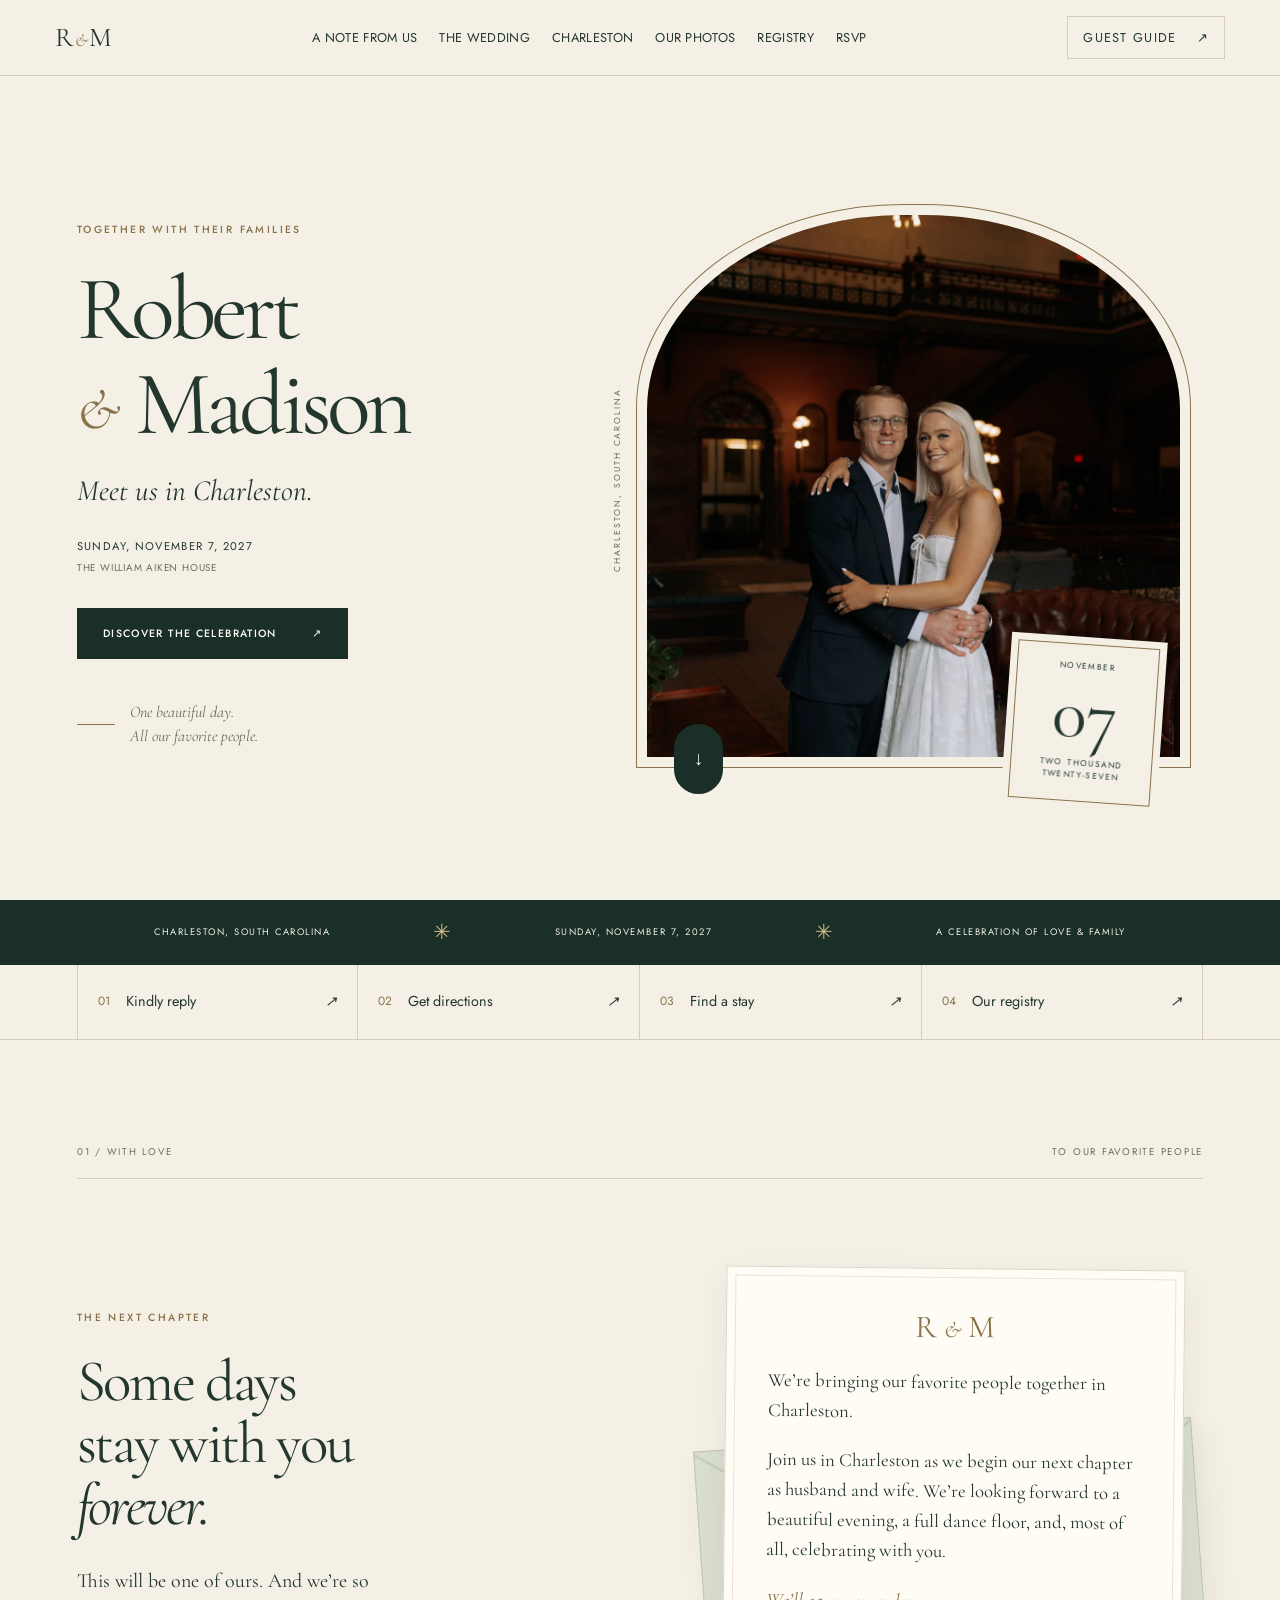
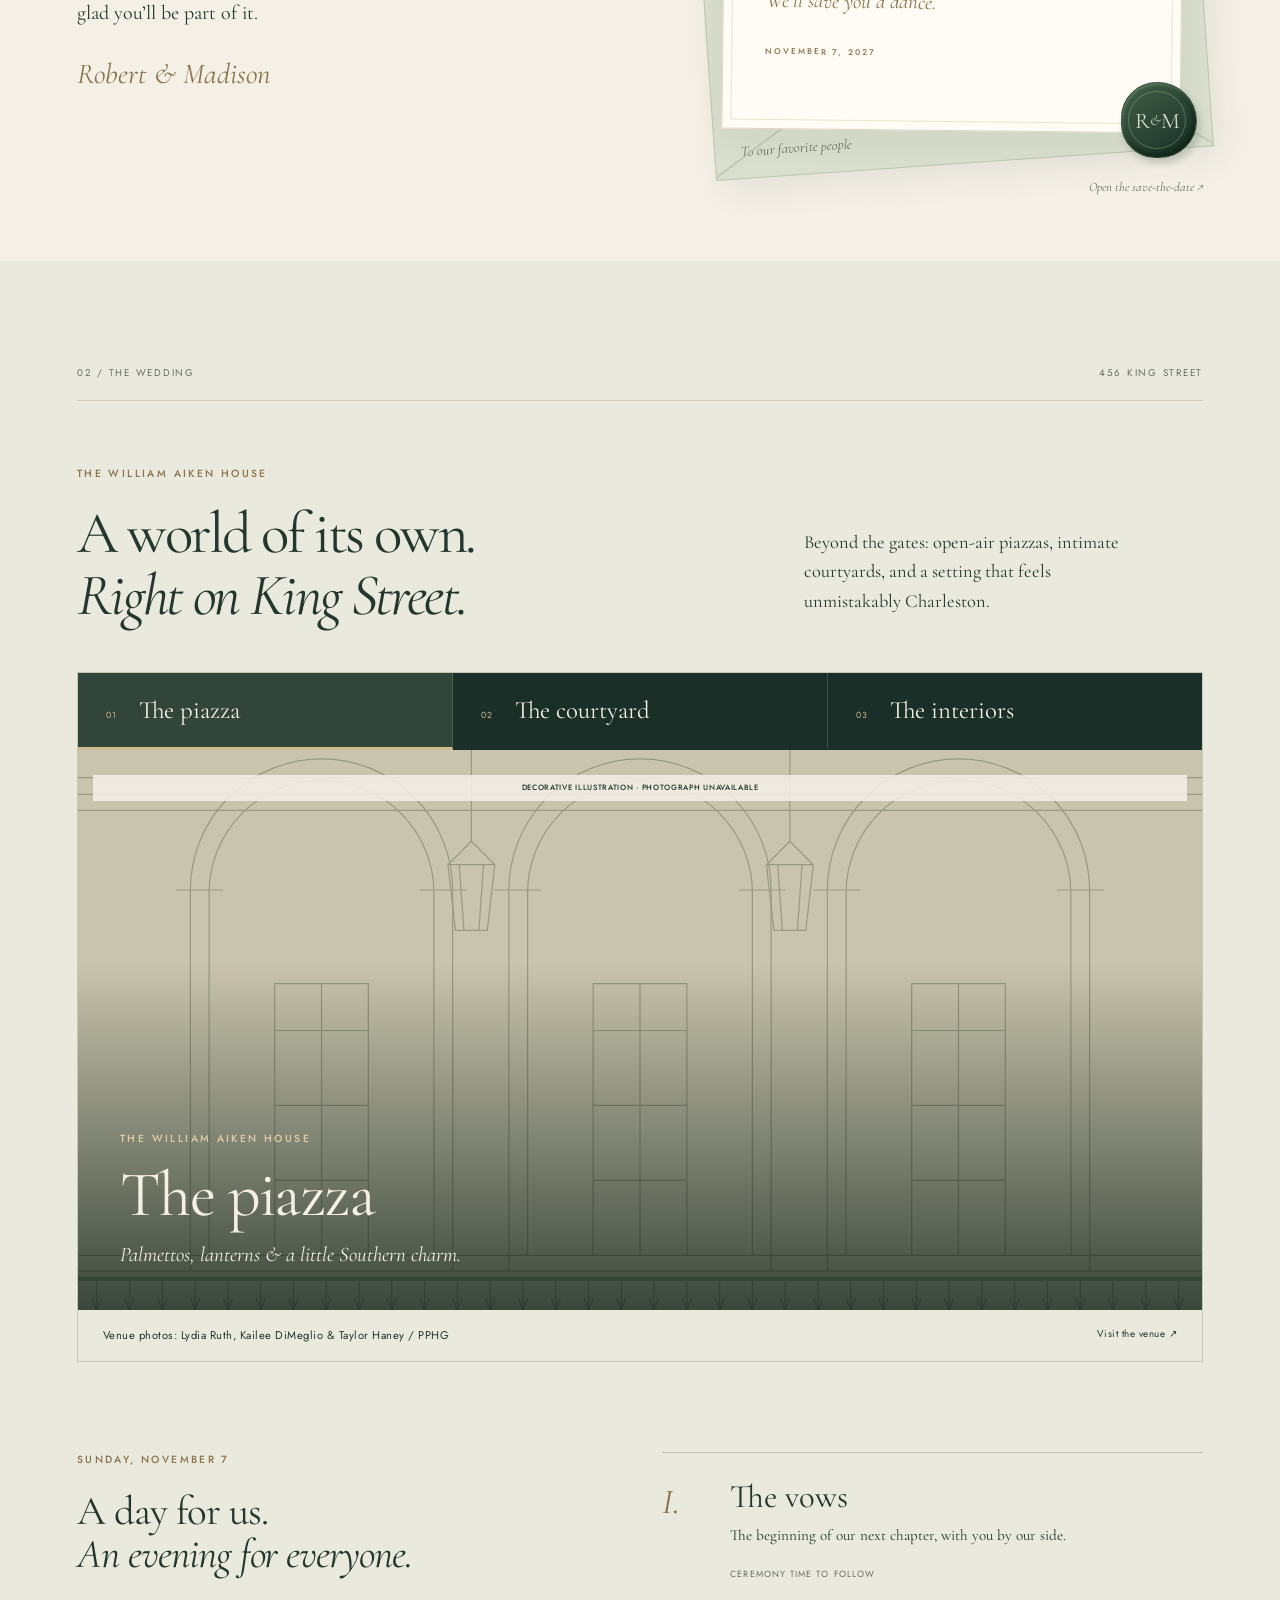
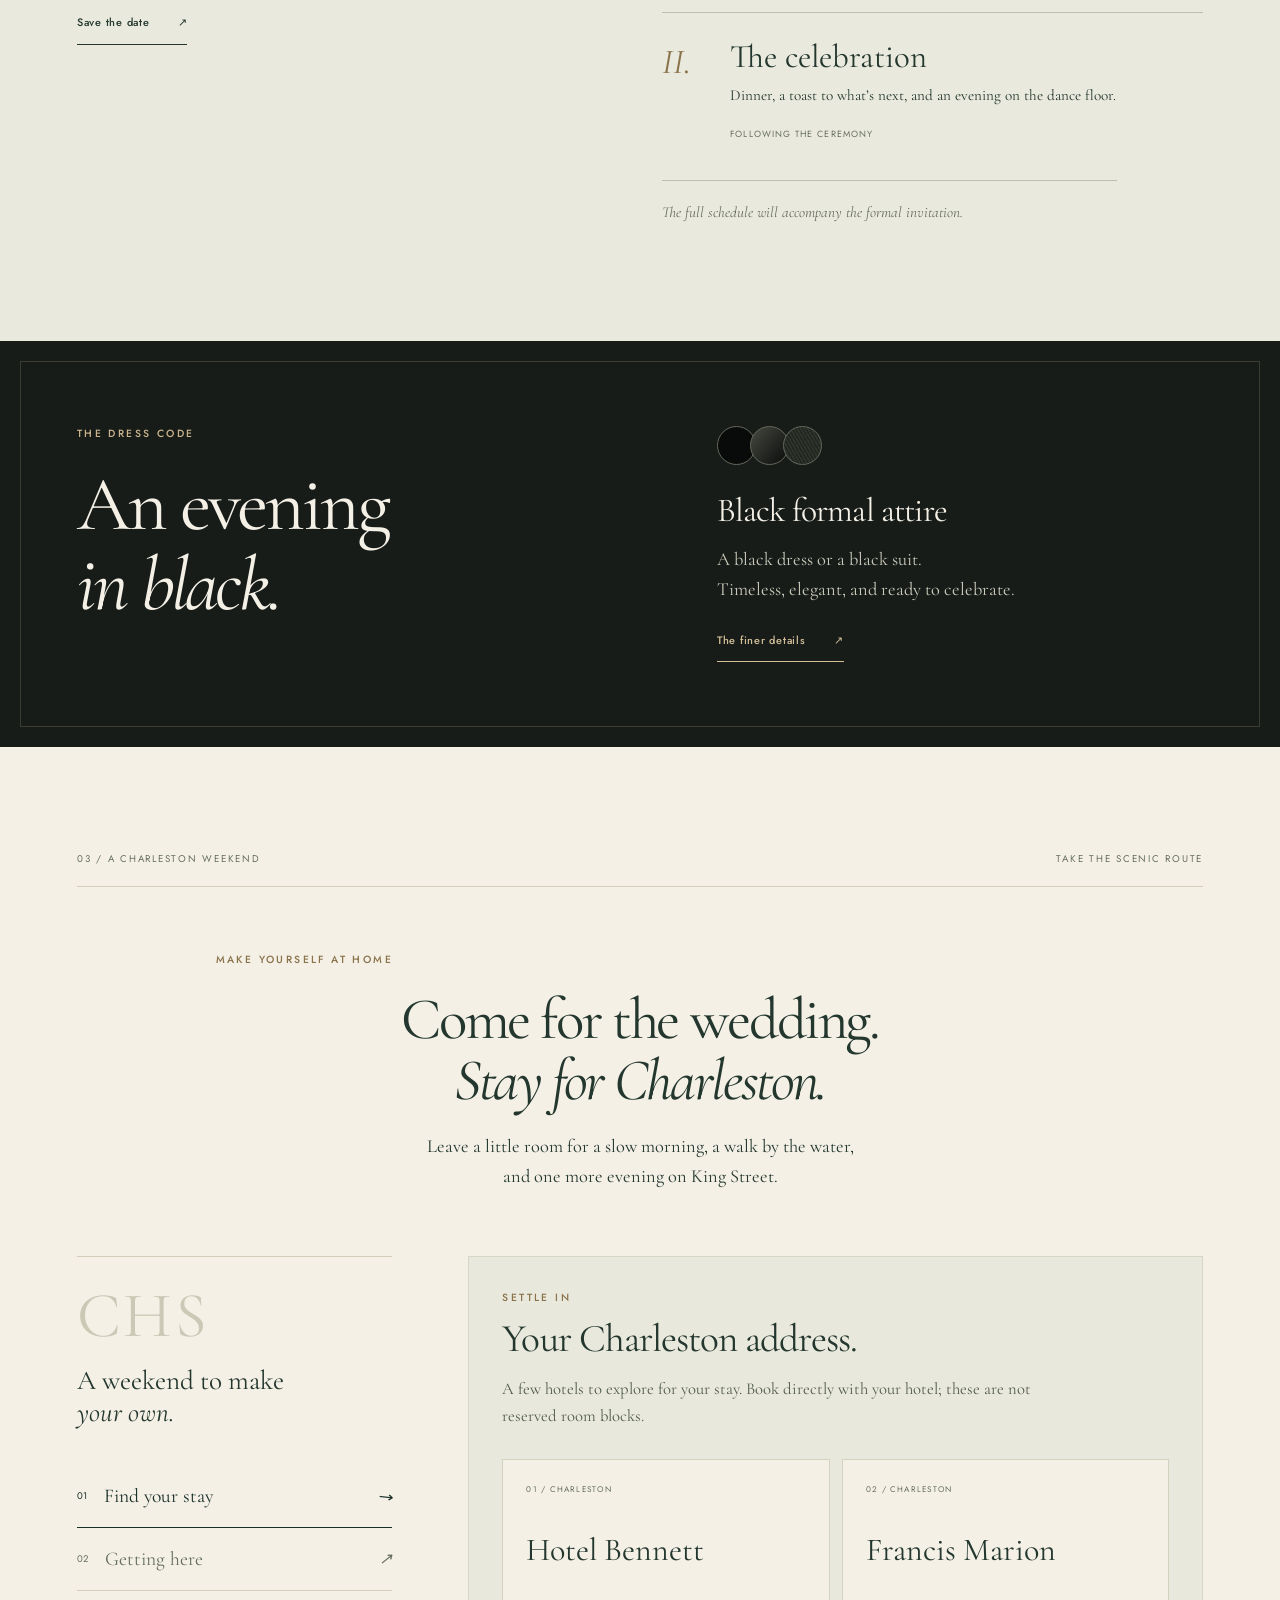
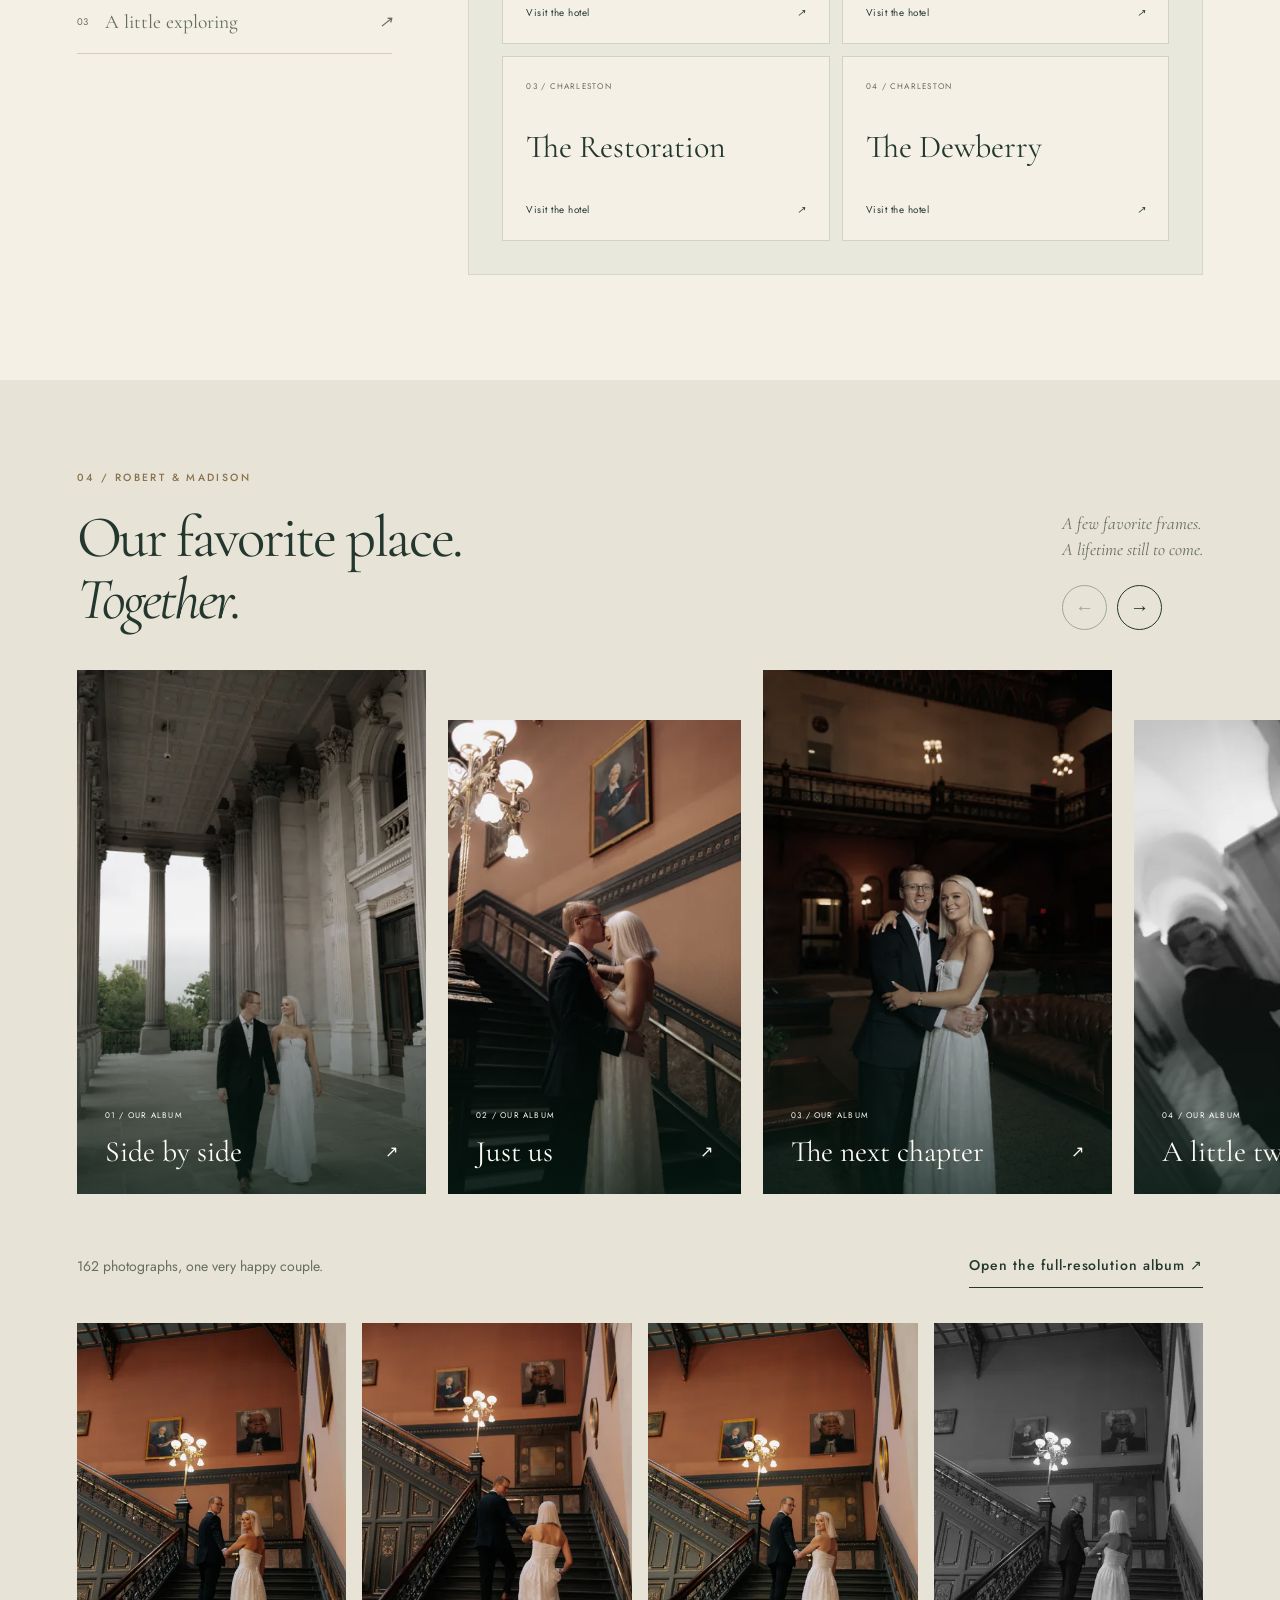
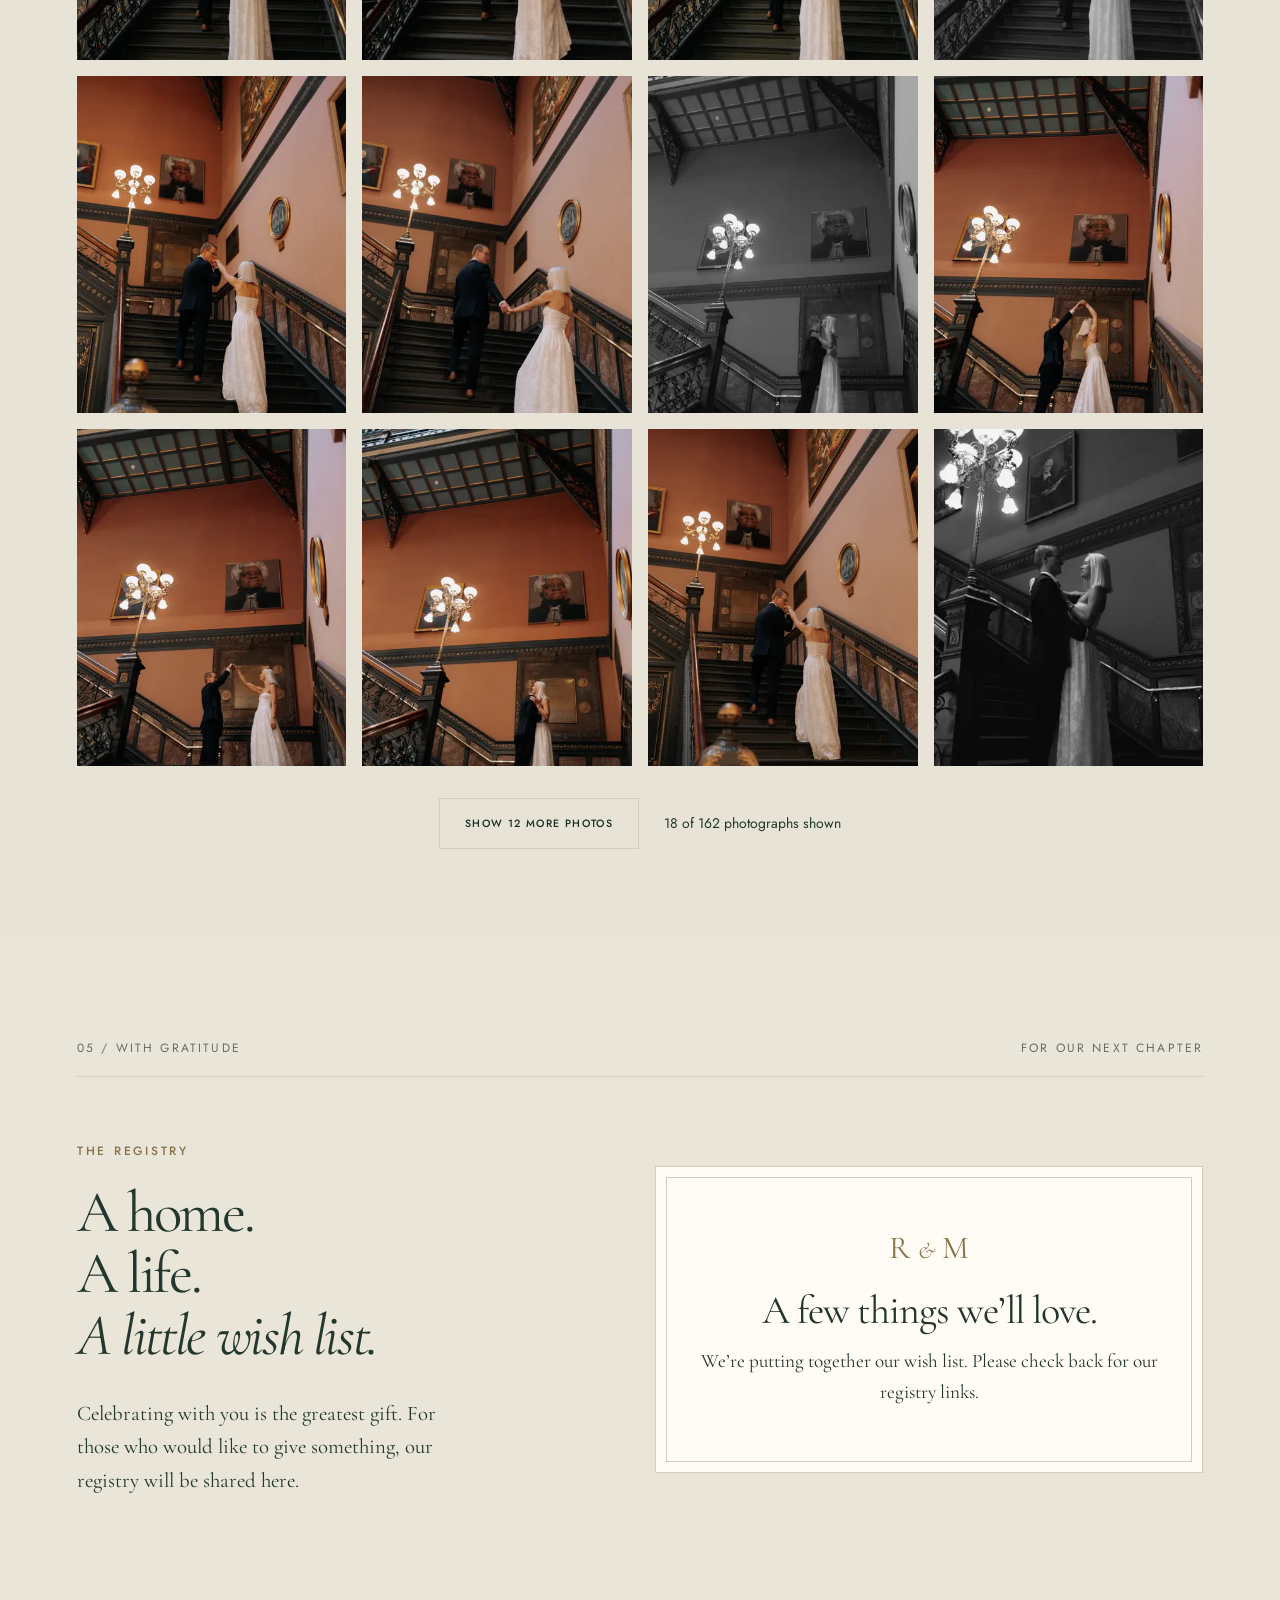
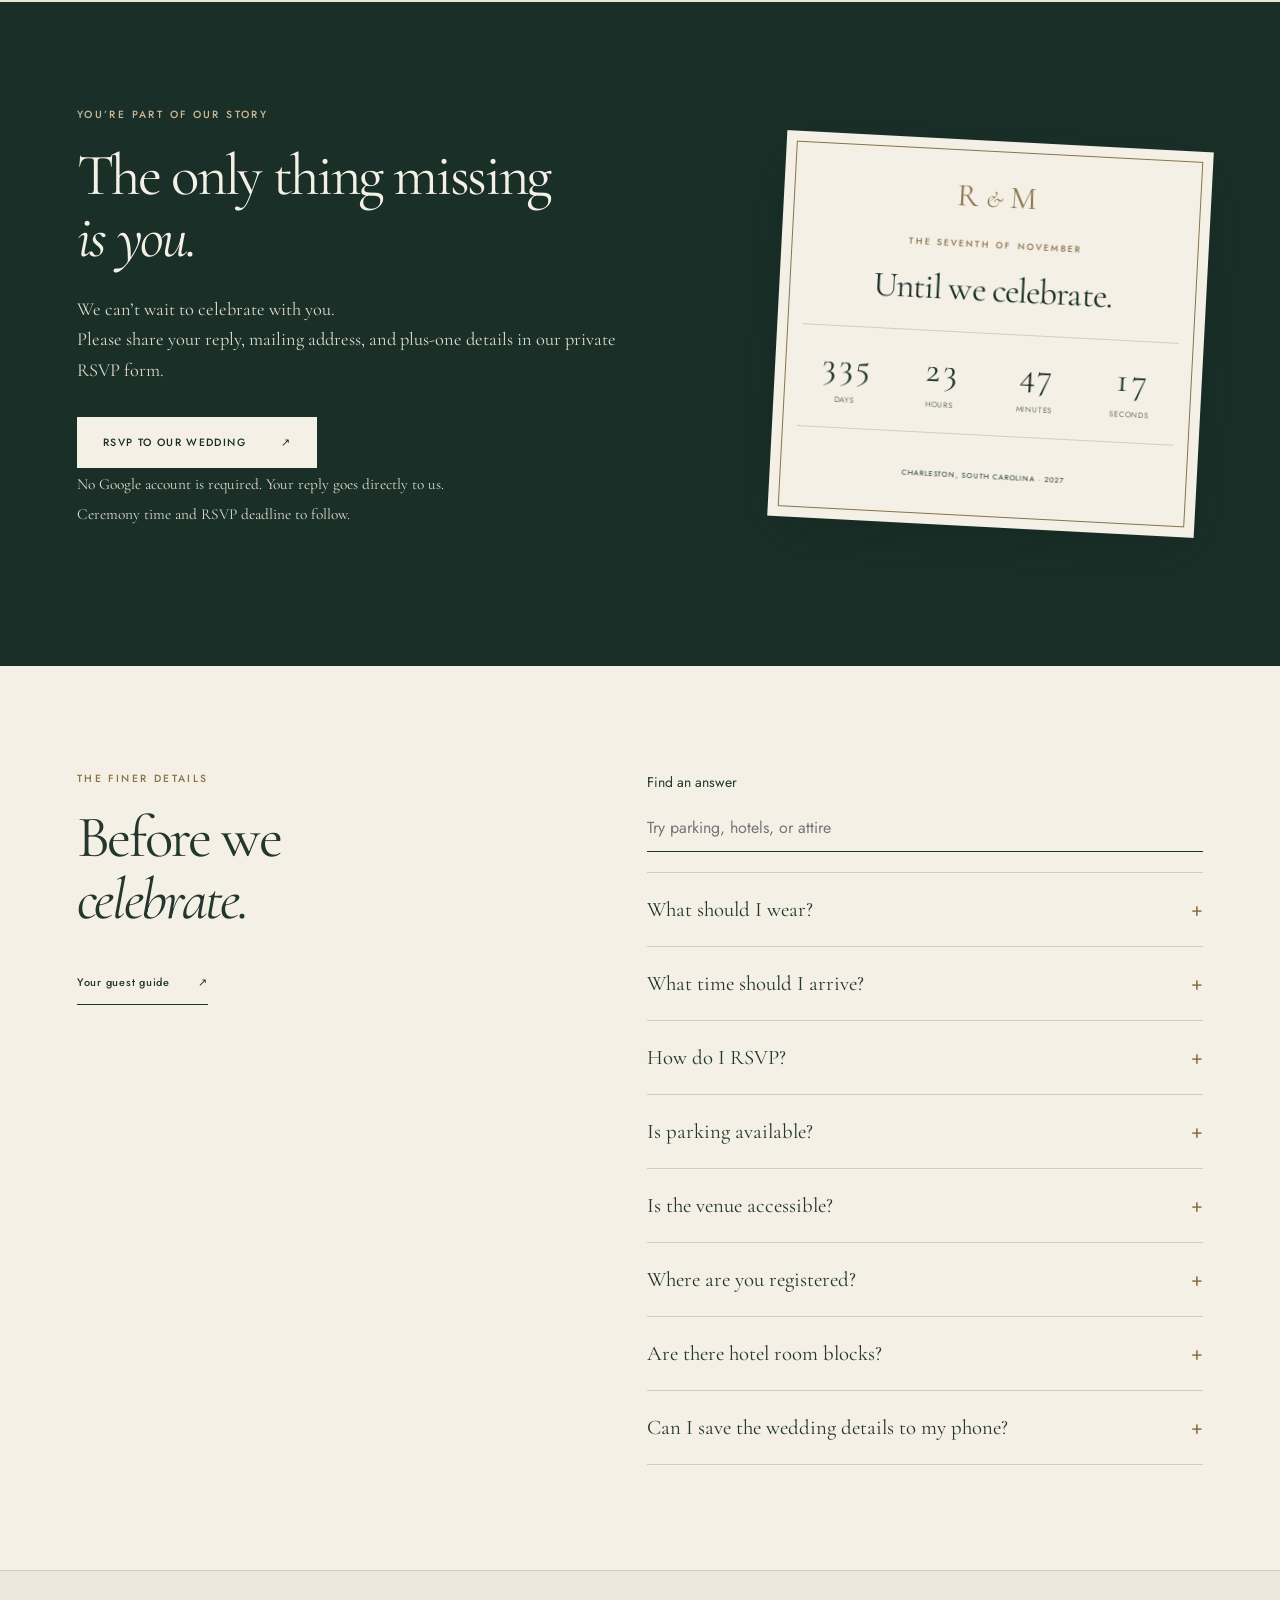
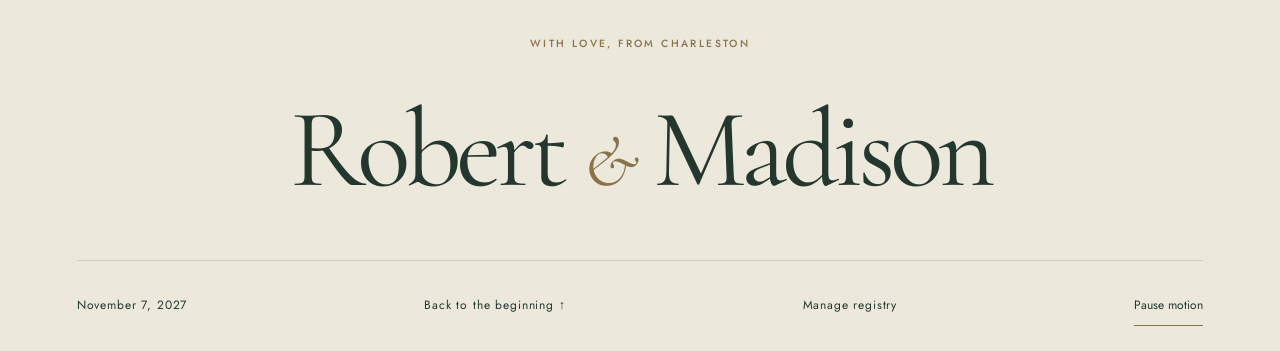
==== commit fbfd7ff1: "Connect live wedding RSVP form and guest navigation" ====
--- a/index.html
+++ b/index.html
@@ -15,7 +15,7 @@
 <a class="skip" href="#main">Skip to content</a>
 <header class="header" id="siteHeader">
 <a class="monogram" href="#home" aria-label="Robert and Madison, home">R<i>&</i>M</a>
-<nav class="desktop-nav" aria-label="Wedding navigation"><a href="#story">A note from us</a><a href="#details">The wedding</a><a href="#travel">Charleston</a><a href="#gallery">Our photos</a><a href="#registry">Registry</a></nav>
+<nav class="desktop-nav" aria-label="Wedding navigation"><a href="#story">A note from us</a><a href="#details">The wedding</a><a href="#travel">Charleston</a><a href="#gallery">Our photos</a><a href="#registry">Registry</a><a href="#rsvp">RSVP</a></nav>
 <div class="header-actions"><button class="guide-trigger" data-dialog="guideDialog" type="button" hidden>Guest guide <span aria-hidden="true">↗</span></button><button class="menu-toggle" data-dialog="menuDialog" type="button" aria-label="Open navigation" aria-haspopup="dialog" hidden><span></span><span></span></button></div>
 <div class="progress" aria-hidden="true"></div>
 </header>
@@ -38,7 +38,7 @@
 </section>
 <div class="occasion-bar"><span>Charleston, South Carolina</span><span class="bar-flower" aria-hidden="true">✳</span><span>Sunday, November 7, 2027</span><span class="bar-flower" aria-hidden="true">✳</span><span>A celebration of love & family</span></div>
 
-<nav class="guest-shortcuts" aria-label="Guest essentials"><a href="public/robert-madison.ics" download><span>01</span>Save the date <i aria-hidden="true">↗</i></a><a href="https://www.google.com/maps/dir/?api=1&amp;destination=The+William+Aiken+House+456+King+Street+Charleston+SC" target="_blank" rel="noopener noreferrer"><span>02</span>Get directions <i aria-hidden="true">↗</i></a><a href="#travel" data-open-tab="stay"><span>03</span>Find a stay <i aria-hidden="true">↗</i></a><a href="#registry"><span>04</span>Our registry <i aria-hidden="true">↗</i></a></nav>
+<nav class="guest-shortcuts" aria-label="Guest essentials"><a href="#rsvp"><span>01</span>Kindly reply <i aria-hidden="true">↗</i></a><a href="https://www.google.com/maps/dir/?api=1&amp;destination=The+William+Aiken+House+456+King+Street+Charleston+SC" target="_blank" rel="noopener noreferrer"><span>02</span>Get directions <i aria-hidden="true">↗</i></a><a href="#travel" data-open-tab="stay"><span>03</span>Find a stay <i aria-hidden="true">↗</i></a><a href="#registry"><span>04</span>Our registry <i aria-hidden="true">↗</i></a></nav>
 
 <section class="letter-section section" id="story" aria-labelledby="storyTitle">
 <div class="section-label reveal"><span>01 / With love</span><span>To our favorite people</span></div>
@@ -91,12 +91,12 @@
 <noscript><p>Our registry links require JavaScript. Please enable it and reload this section.</p></noscript>
 </section>
 
-<section class="rsvp section" id="rsvp" aria-labelledby="rsvpTitle"><div class="rsvp-copy reveal"><p class="eyebrow">You’re part of our story</p><h2 id="rsvpTitle">The only thing missing<br><em>is you.</em></h2><p>Formal invitations and online RSVP access will follow.<br>For now, keep a place for us on your calendar.</p><a class="button button-cream" href="public/robert-madison.ics" download>Save the date <span aria-hidden="true">↗</span></a></div><div class="countdown-card reveal"><span class="paper-monogram" aria-hidden="true">R <i>&</i> M</span><p class="eyebrow">The seventh of November</p><h3 id="countdownTitle">Until we celebrate.</h3><div class="countdown" role="timer" aria-label="Countdown to November 7, 2027 in Charleston"><div><strong data-unit="days">—</strong><span>Days</span></div><div><strong data-unit="hours">—</strong><span>Hours</span></div><div><strong data-unit="minutes">—</strong><span>Minutes</span></div><div><strong data-unit="seconds">—</strong><span>Seconds</span></div></div><span class="card-bottom">CHARLESTON, SOUTH CAROLINA · 2027</span></div></section>
+<section class="rsvp section" id="rsvp" aria-labelledby="rsvpTitle"><div class="rsvp-copy reveal"><p class="eyebrow">You’re part of our story</p><h2 id="rsvpTitle">The only thing missing<br><em>is you.</em></h2><p>We can’t wait to celebrate with you.<br>Please share your reply, mailing address, and plus-one details in our private RSVP form.</p><a class="button button-cream" href="https://docs.google.com/forms/d/e/1FAIpQLSekzjdeoutXAfWjVl948ZJpeSYMp38QibZWVBNtn7wUmLY1tw/viewform?usp=publish-editor" target="_blank" rel="noopener noreferrer">RSVP to our wedding <span aria-hidden="true">↗</span></a><p><small>No Google account is required. Your reply goes directly to us.<br>Ceremony time and RSVP deadline to follow.</small></p></div><div class="countdown-card reveal"><span class="paper-monogram" aria-hidden="true">R <i>&</i> M</span><p class="eyebrow">The seventh of November</p><h3 id="countdownTitle">Until we celebrate.</h3><div class="countdown" role="timer" aria-label="Countdown to November 7, 2027 in Charleston"><div><strong data-unit="days">—</strong><span>Days</span></div><div><strong data-unit="hours">—</strong><span>Hours</span></div><div><strong data-unit="minutes">—</strong><span>Minutes</span></div><div><strong data-unit="seconds">—</strong><span>Seconds</span></div></div><span class="card-bottom">CHARLESTON, SOUTH CAROLINA · 2027</span></div></section>
 
 <section class="questions section" id="questions" aria-labelledby="questionsTitle"><div class="reveal"><p class="eyebrow">The finer details</p><h2 id="questionsTitle">Before we<br><em>celebrate.</em></h2><button type="button" class="text-link" data-dialog="guideDialog" hidden>Your guest guide <span aria-hidden="true">↗</span></button></div><div class="faq-wrap"><div class="faq-search" hidden><label for="faqSearch">Find an answer</label><div><input type="search" id="faqSearch" placeholder="Try parking, hotels, or attire" autocomplete="off"><button type="button" id="clearFaq" aria-label="Clear question search" hidden>Clear</button></div><p id="faqResult" role="status"></p></div><div class="faq">
 <details><summary>What should I wear?<span aria-hidden="true">+</span></summary><p>Black formal attire. We kindly ask guests to wear a black dress or black suit.</p></details>
 <details><summary>What time should I arrive?<span aria-hidden="true">+</span></summary><p>The ceremony time and detailed schedule will be shared with the formal invitation. The calendar download is an all-day save-the-date, not a confirmed ceremony time.</p></details>
-<details><summary>How do I RSVP?<span aria-hidden="true">+</span></summary><p>Online RSVP access will be shared with the formal invitation. No responses are being collected through this site yet.</p></details>
+<details><summary>How do I RSVP?<span aria-hidden="true">+</span></summary><p><a href="https://docs.google.com/forms/d/e/1FAIpQLSekzjdeoutXAfWjVl948ZJpeSYMp38QibZWVBNtn7wUmLY1tw/viewform?usp=publish-editor" target="_blank" rel="noopener noreferrer">Open our RSVP form</a> and enter your name, email, mailing address, attendance, and plus-one details. Please use the names on your invitation. No Google account is required. Save the edit-response link on the confirmation screen if you need to update your reply.</p></details>
 <details><summary>Is parking available?<span aria-hidden="true">+</span></summary><p>There is no on-site venue parking. Plan for a rideshare or nearby public parking. Visit <a href="#travel" data-open-tab="arrive">Getting here</a> for the parking search and airport information.</p></details>
 <details><summary>Is the venue accessible?<span aria-hidden="true">+</span></summary><p>The venue states that its house and grounds are accessible, with an elevator to the second floor and accessible restrooms. Please confirm specific accommodation needs directly with the <a href="https://www.pphgcharleston.com/venues/william-aiken-house/" target="_blank" rel="noopener noreferrer">venue</a>.</p></details>
 <details><summary>Where are you registered?<span aria-hidden="true">+</span></summary><p>You’ll find our gift links in the <a href="#registry">registry section</a>. When the registry is ready, you can shop directly with the store.</p></details>
@@ -108,8 +108,8 @@
 
 <dialog class="menu-dialog" id="menuDialog" aria-labelledby="menuTitle"><div class="dialog-top"><span class="monogram" id="menuTitle">R<i>&</i>M</span><button class="round-button" data-close type="button" aria-label="Close navigation">×</button></div><p class="eyebrow">Meet us in Charleston</p><nav aria-label="Mobile navigation"><a href="#story">A note from us</a><a href="#details">The wedding</a><a href="#travel">Charleston</a><a href="#gallery">Our photos</a><a href="#registry">Registry</a><a href="#questions">Questions & answers</a><a href="#rsvp">Kindly reply</a></nav><p class="menu-date">NOVEMBER 7, 2027</p></dialog>
 <dialog class="note-dialog" id="noteDialog" aria-labelledby="noteTitle"><button class="round-button dialog-close" data-close type="button" aria-label="Close save-the-date">×</button><div class="invite-border"><p class="eyebrow">Together with their families</p><span class="paper-monogram" aria-hidden="true">R <i>&</i> M</span><h2 id="noteTitle">Robert Fisher<br><em>&</em><br>Madison Muschik</h2><p>invite you to save the date<br>for the celebration of their marriage</p><p class="invite-date">Sunday, the Seventh of November<br>Two Thousand and Twenty-Seven</p><p>The William Aiken House<br>Charleston, South Carolina</p><a class="text-link" href="public/robert-madison.ics" download>Add to calendar ↗</a><small>Formal invitation to follow</small></div></dialog>
-<dialog class="guide-dialog" id="guideDialog" aria-labelledby="guideTitle"><div class="dialog-top"><span class="eyebrow">Robert & Madison</span><button class="round-button" data-close type="button" aria-label="Close guest guide">×</button></div><h2 id="guideTitle">Your weekend,<br><em>at a glance.</em></h2><dl class="guide-facts"><div><dt>Save the date</dt><dd>Sunday, November 7, 2027<br><small>Ceremony time to follow</small></dd></div><div><dt>The celebration</dt><dd>The William Aiken House<br>456 King Street<br>Charleston, SC 29403</dd></div><div><dt>Dress code</dt><dd>Black formal attire</dd></div><div><dt>RSVP</dt><dd>Access to follow with the formal invitation.</dd></div></dl><div class="guide-actions"><a class="button button-outline" href="https://calendar.google.com/calendar/render?action=TEMPLATE&amp;text=Robert+%26+Madison%27s+Wedding&amp;dates=20271107/20271108&amp;location=The+William+Aiken+House%2C+456+King+Street%2C+Charleston%2C+SC&amp;details=Ceremony+time+to+follow.+https%3A%2F%2Frfisher55.github.io%2Fwedding%2F" target="_blank" rel="noopener noreferrer">Google Calendar ↗</a><a class="button" href="public/robert-madison.ics" download>Add to calendar ↗</a><a class="button button-outline" href="https://www.google.com/maps/search/?api=1&amp;query=The+William+Aiken+House+456+King+Street+Charleston+SC" target="_blank" rel="noopener noreferrer">Get directions ↗</a><button class="text-link" id="copyAddress" type="button">Copy venue address</button><button class="text-link" id="printGuide" type="button">Print guest guide</button></div><p class="guide-status" id="guideStatus" role="status"></p><p class="guide-fine">No on-site parking. Hotel links and travel suggestions are in the Charleston section.</p></dialog>
+<dialog class="guide-dialog" id="guideDialog" aria-labelledby="guideTitle"><div class="dialog-top"><span class="eyebrow">Robert & Madison</span><button class="round-button" data-close type="button" aria-label="Close guest guide">×</button></div><h2 id="guideTitle">Your weekend,<br><em>at a glance.</em></h2><dl class="guide-facts"><div><dt>Save the date</dt><dd>Sunday, November 7, 2027<br><small>Ceremony time to follow</small></dd></div><div><dt>The celebration</dt><dd>The William Aiken House<br>456 King Street<br>Charleston, SC 29403</dd></div><div><dt>Dress code</dt><dd>Black formal attire</dd></div><div><dt>RSVP</dt><dd><a href="https://docs.google.com/forms/d/e/1FAIpQLSekzjdeoutXAfWjVl948ZJpeSYMp38QibZWVBNtn7wUmLY1tw/viewform?usp=publish-editor" target="_blank" rel="noopener noreferrer">Reply online ↗</a><br><small>Deadline to follow</small></dd></div></dl><div class="guide-actions"><a class="button button-outline" href="https://calendar.google.com/calendar/render?action=TEMPLATE&amp;text=Robert+%26+Madison%27s+Wedding&amp;dates=20271107/20271108&amp;location=The+William+Aiken+House%2C+456+King+Street%2C+Charleston%2C+SC&amp;details=Ceremony+time+to+follow.+https%3A%2F%2Frfisher55.github.io%2Fwedding%2F" target="_blank" rel="noopener noreferrer">Google Calendar ↗</a><a class="button" href="public/robert-madison.ics" download>Add to calendar ↗</a><a class="button button-outline" href="https://www.google.com/maps/search/?api=1&amp;query=The+William+Aiken+House+456+King+Street+Charleston+SC" target="_blank" rel="noopener noreferrer">Get directions ↗</a><button class="text-link" id="copyAddress" type="button">Copy venue address</button><button class="text-link" id="printGuide" type="button">Print guest guide</button></div><p class="guide-status" id="guideStatus" role="status"></p><p class="guide-fine">No on-site parking. Hotel links and travel suggestions are in the Charleston section.</p></dialog>
 <dialog class="lightbox" id="lightbox" aria-labelledby="lightboxCaption"><div class="dialog-top"><span id="photoCount">1 / 162</span><button class="round-button" data-close type="button" aria-label="Close photo">×</button></div><div class="lightbox-stage"><button class="round-button" id="prevPhoto" type="button" aria-label="Previous photo">←</button><div class="lightbox-media media"><img id="lightboxImage" alt=""><p class="lightbox-fallback" hidden>This photograph couldn’t load.<br><a id="originalPhoto" target="_blank" rel="noopener noreferrer">Open the original photograph ↗</a></p></div><button class="round-button" id="nextPhoto" type="button" aria-label="Next photo">→</button></div><p id="lightboxCaption" aria-live="polite"></p><p id="lightboxCredit"></p></dialog>
-<nav class="mobile-essentials" aria-label="Quick navigation"><a href="#details">The day</a><a href="#gallery">Our photos</a><a href="#registry">Registry</a><a href="#questions">Questions</a></nav>
+<nav class="mobile-essentials" aria-label="Quick navigation"><a href="#details">The day</a><a href="#gallery">Our photos</a><a href="#registry">Registry</a><a href="#rsvp">RSVP</a></nav>
 <script type="module" src="src/main.js?v=charleston-3"></script>
 </body></html>
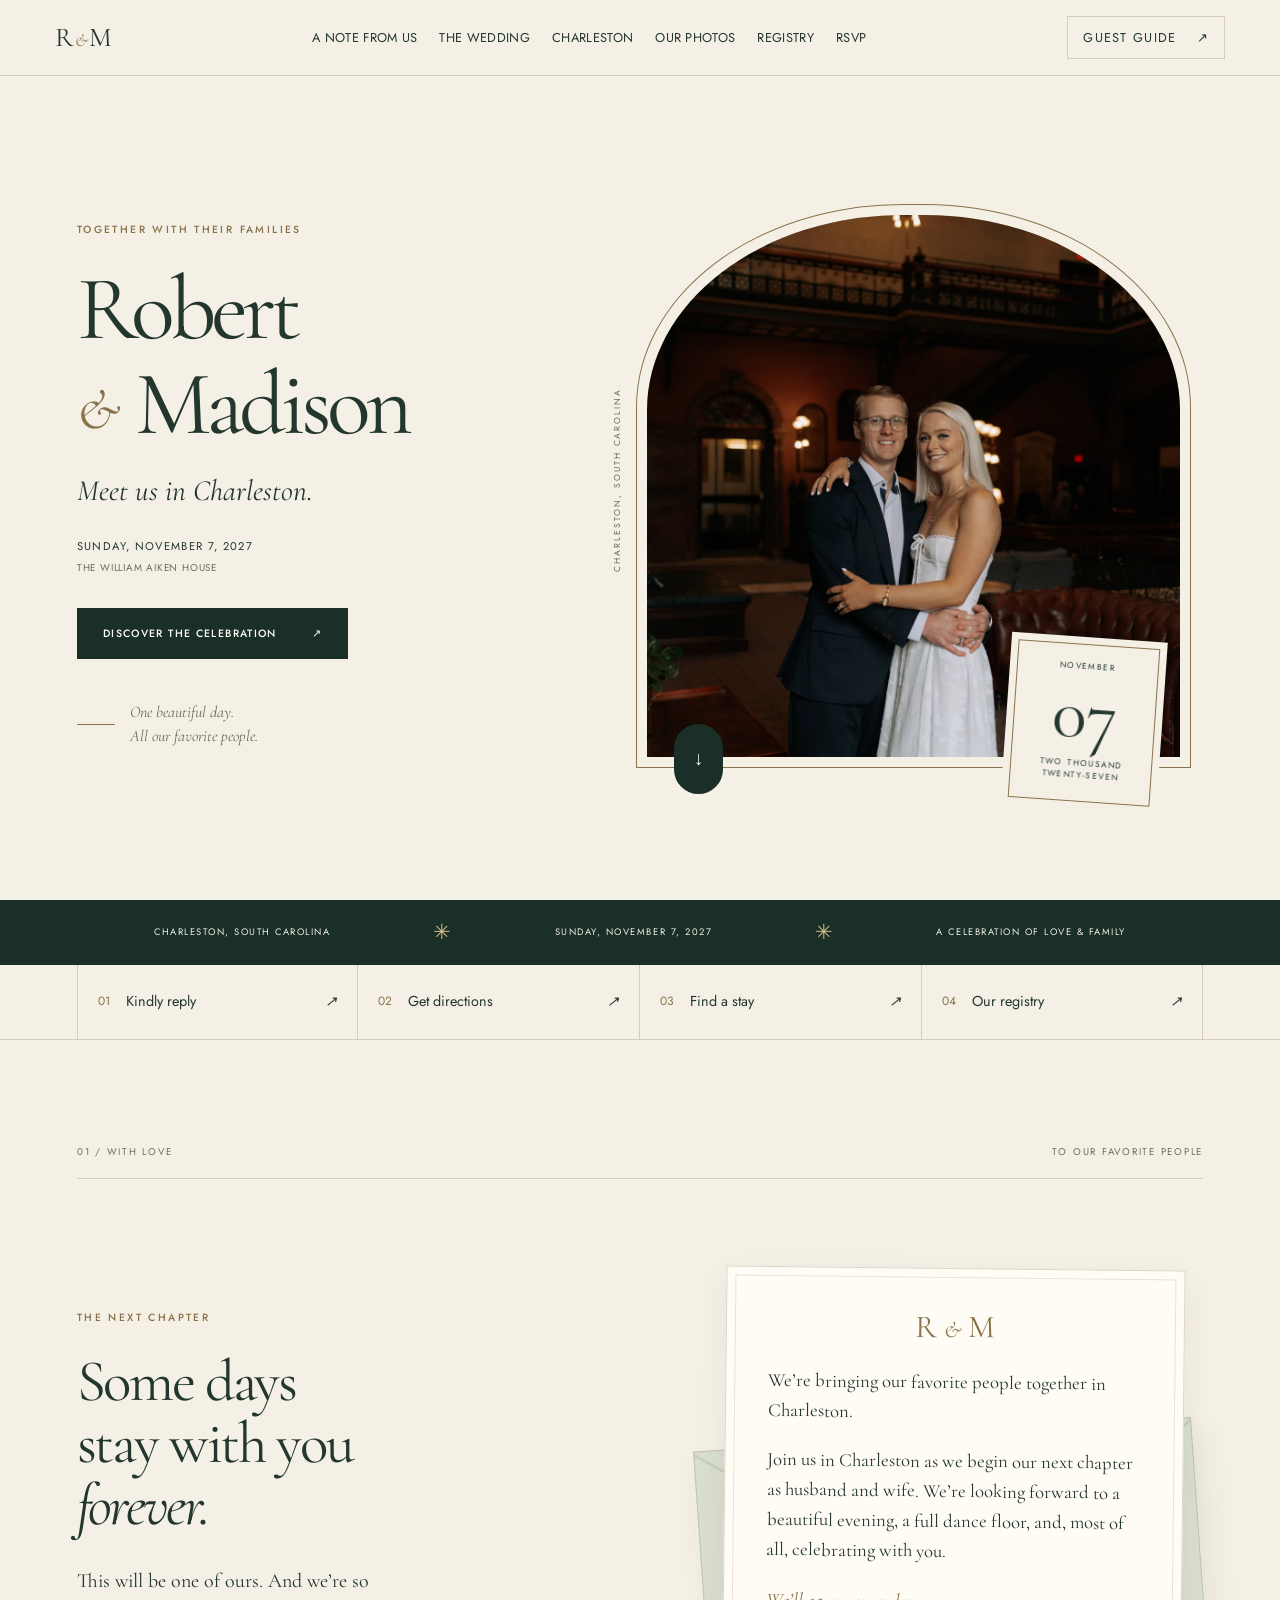
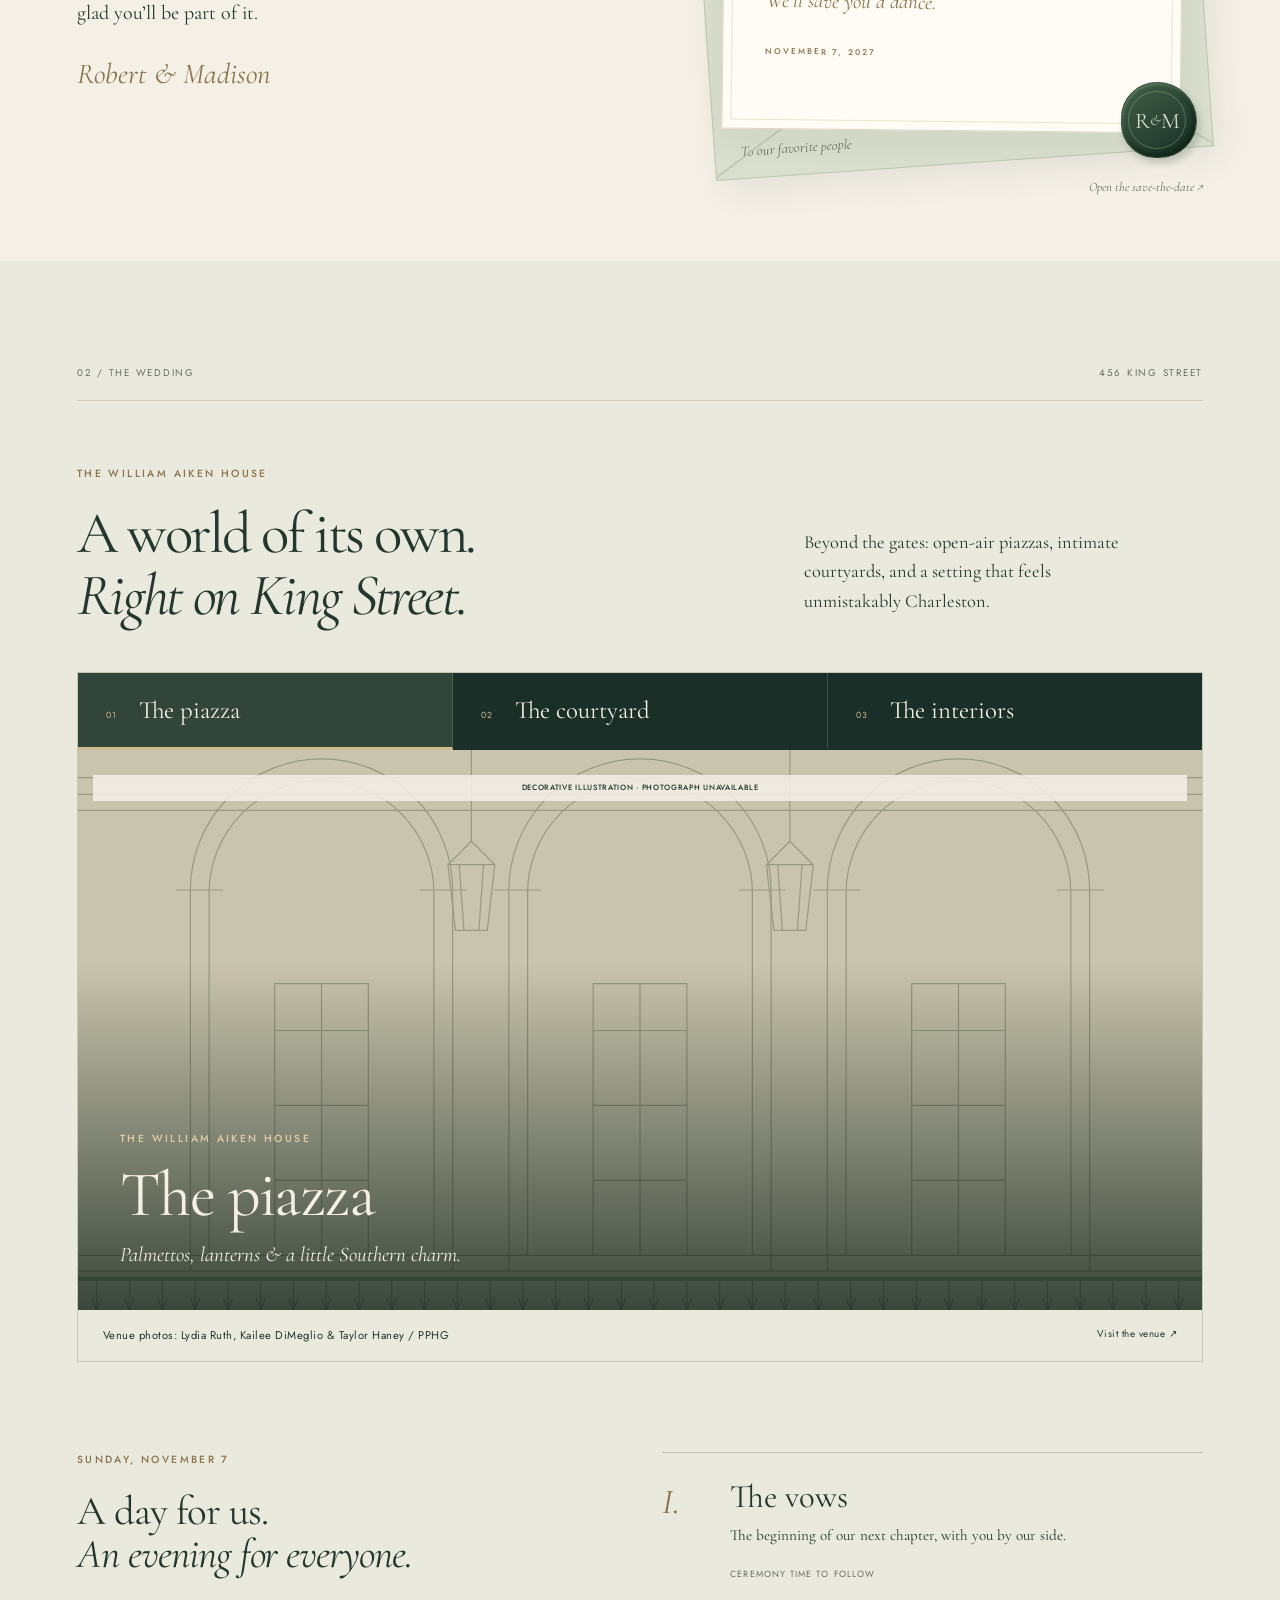
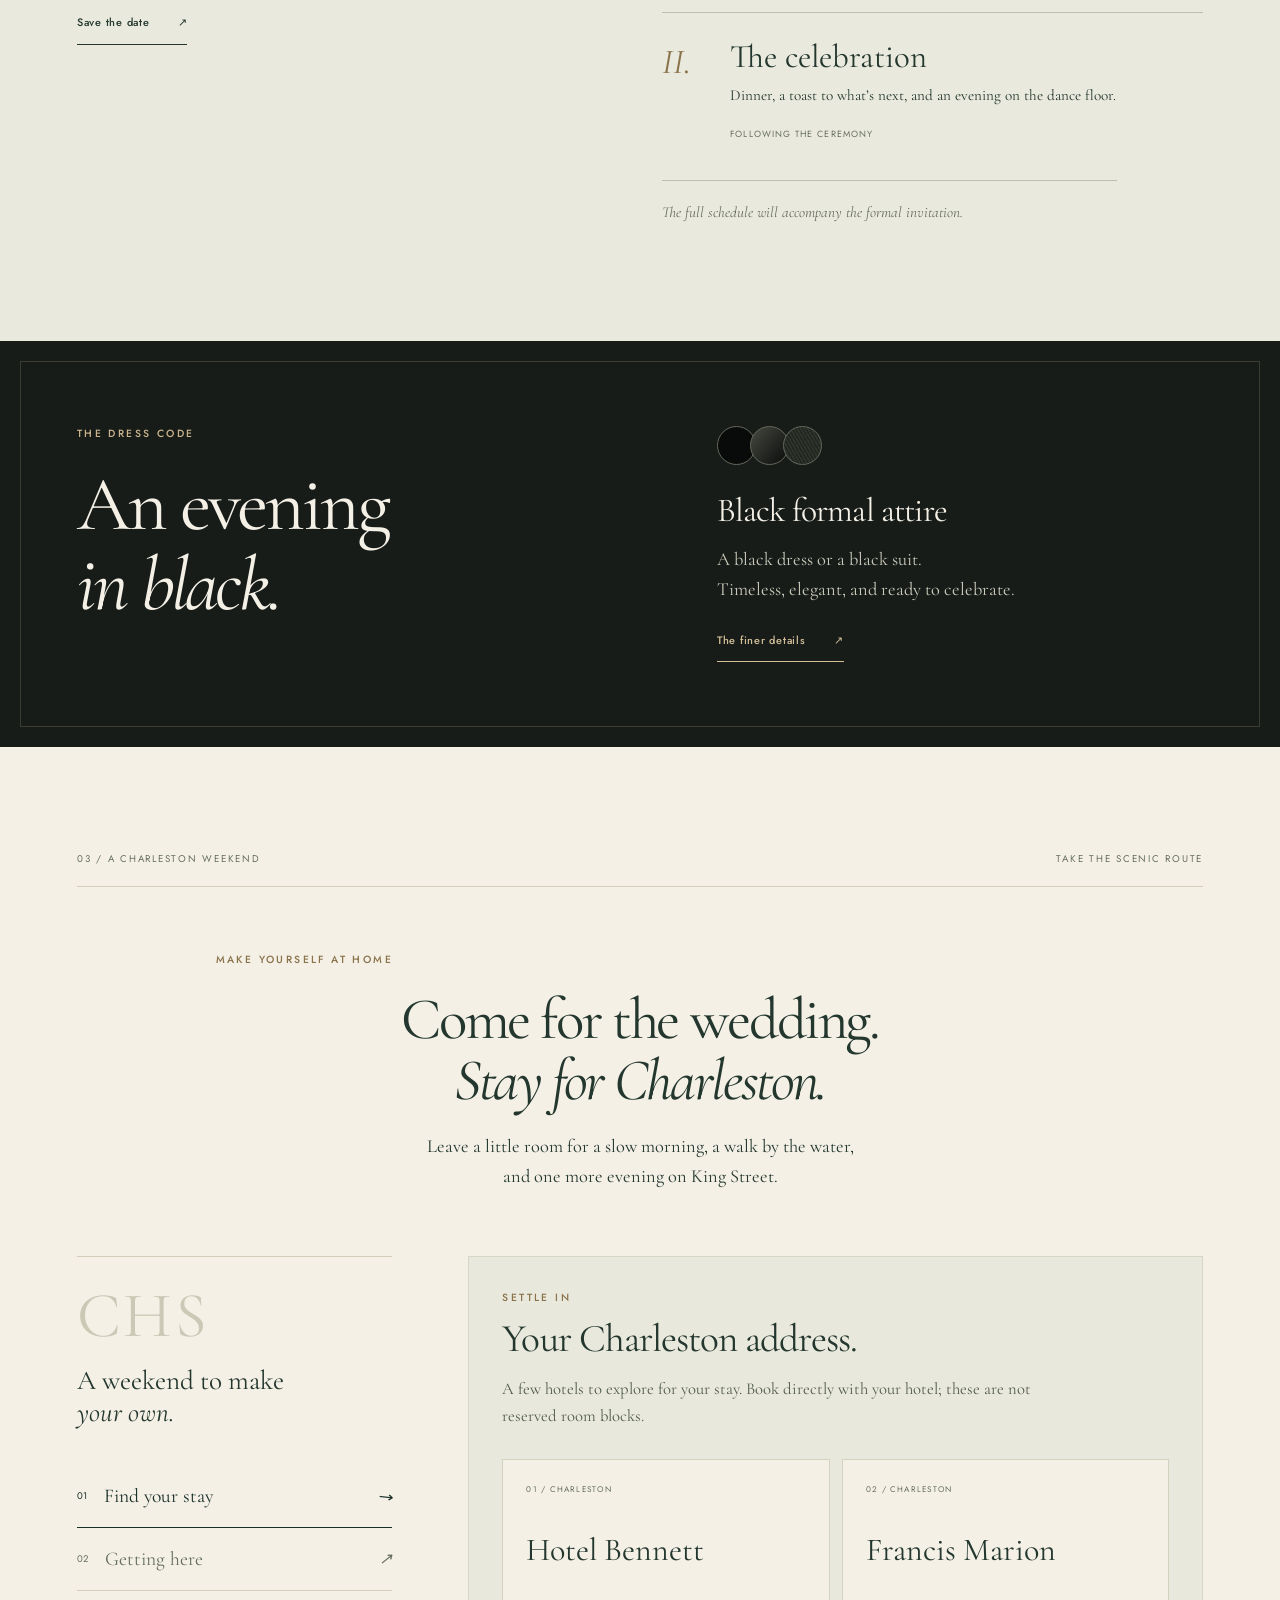
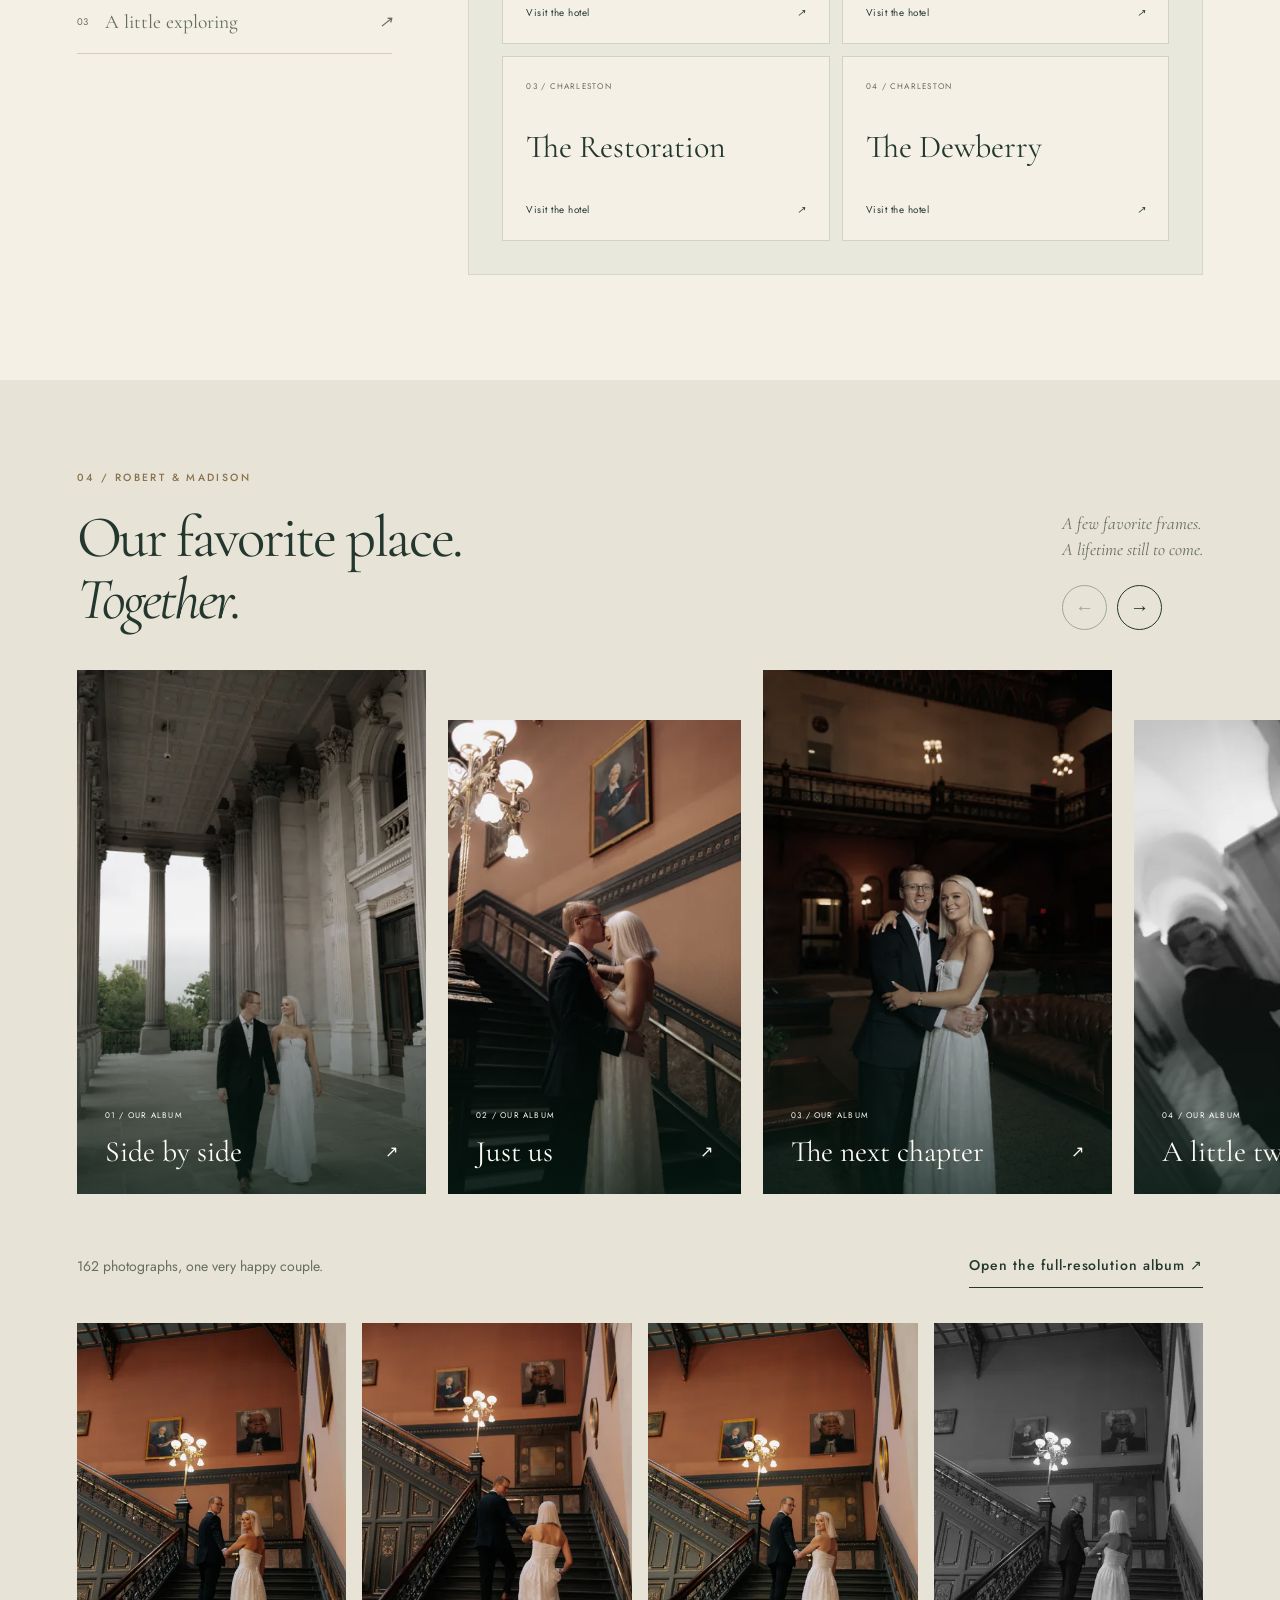
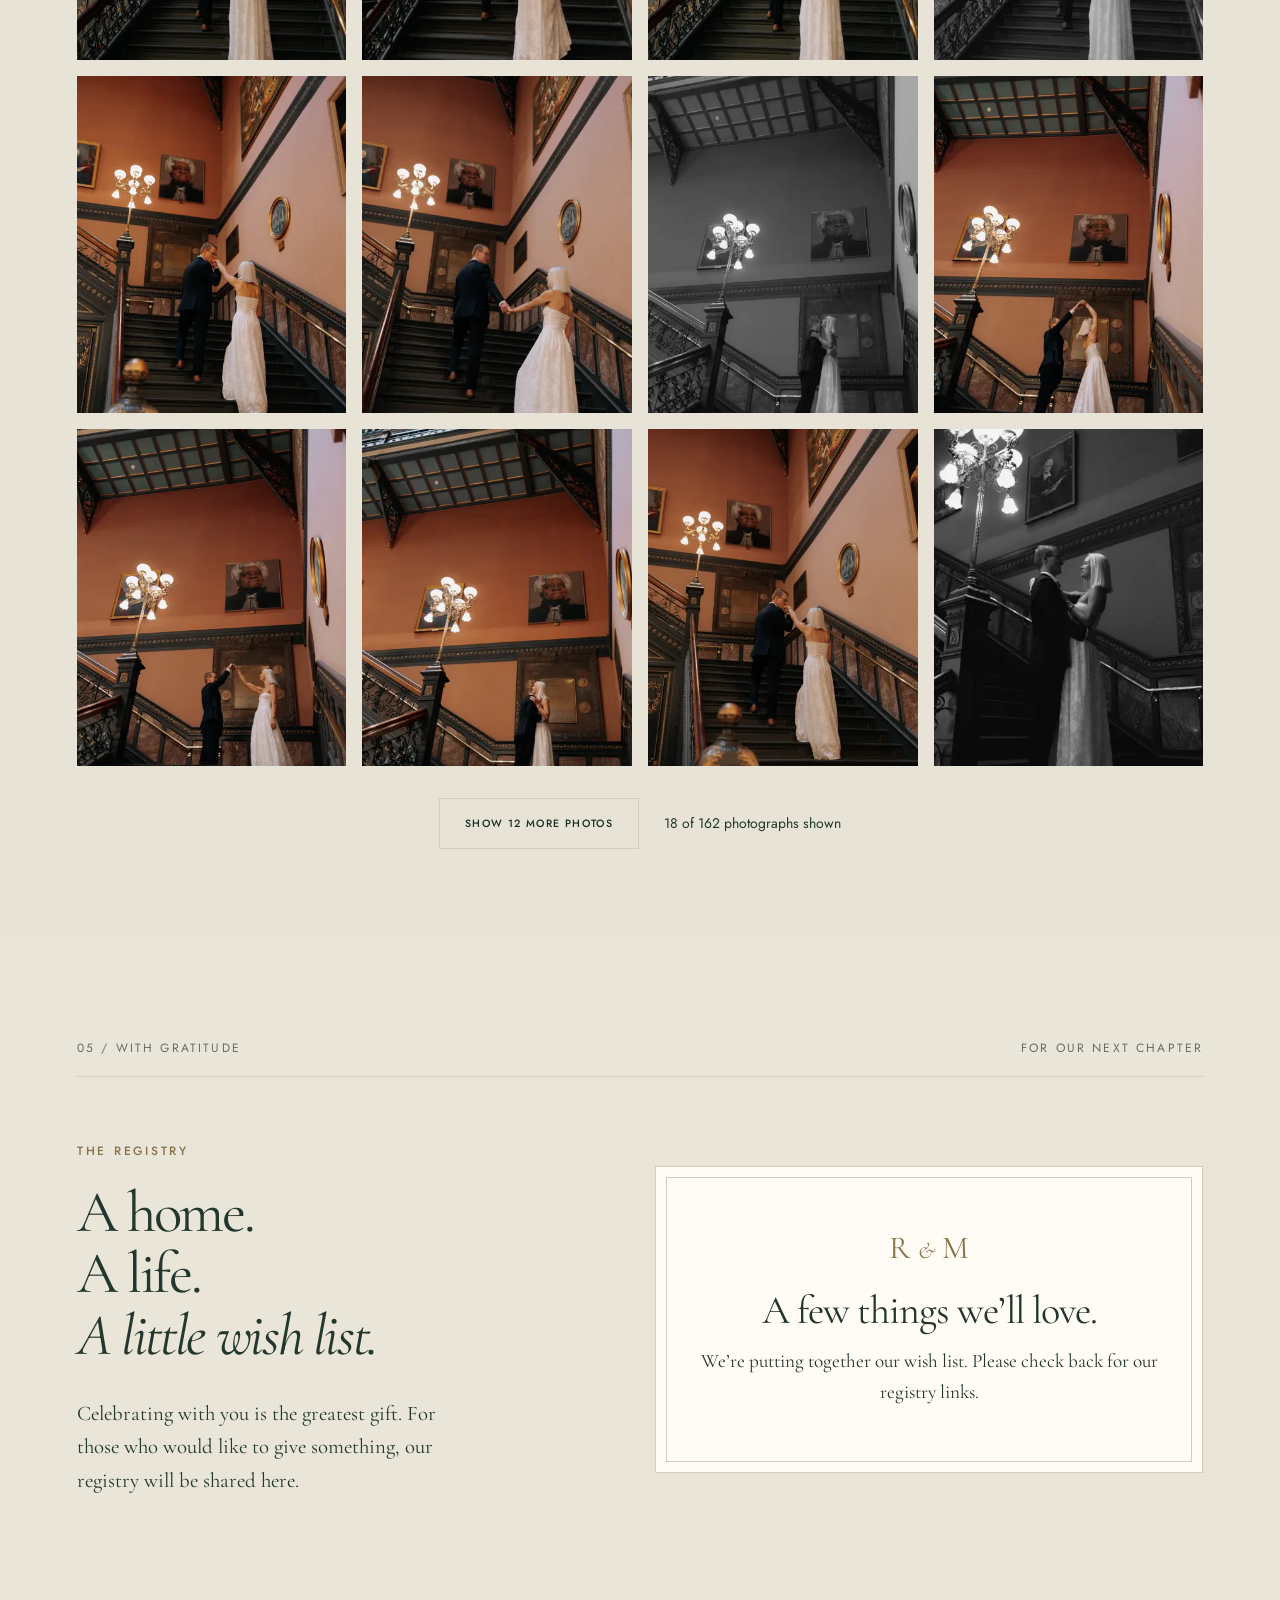
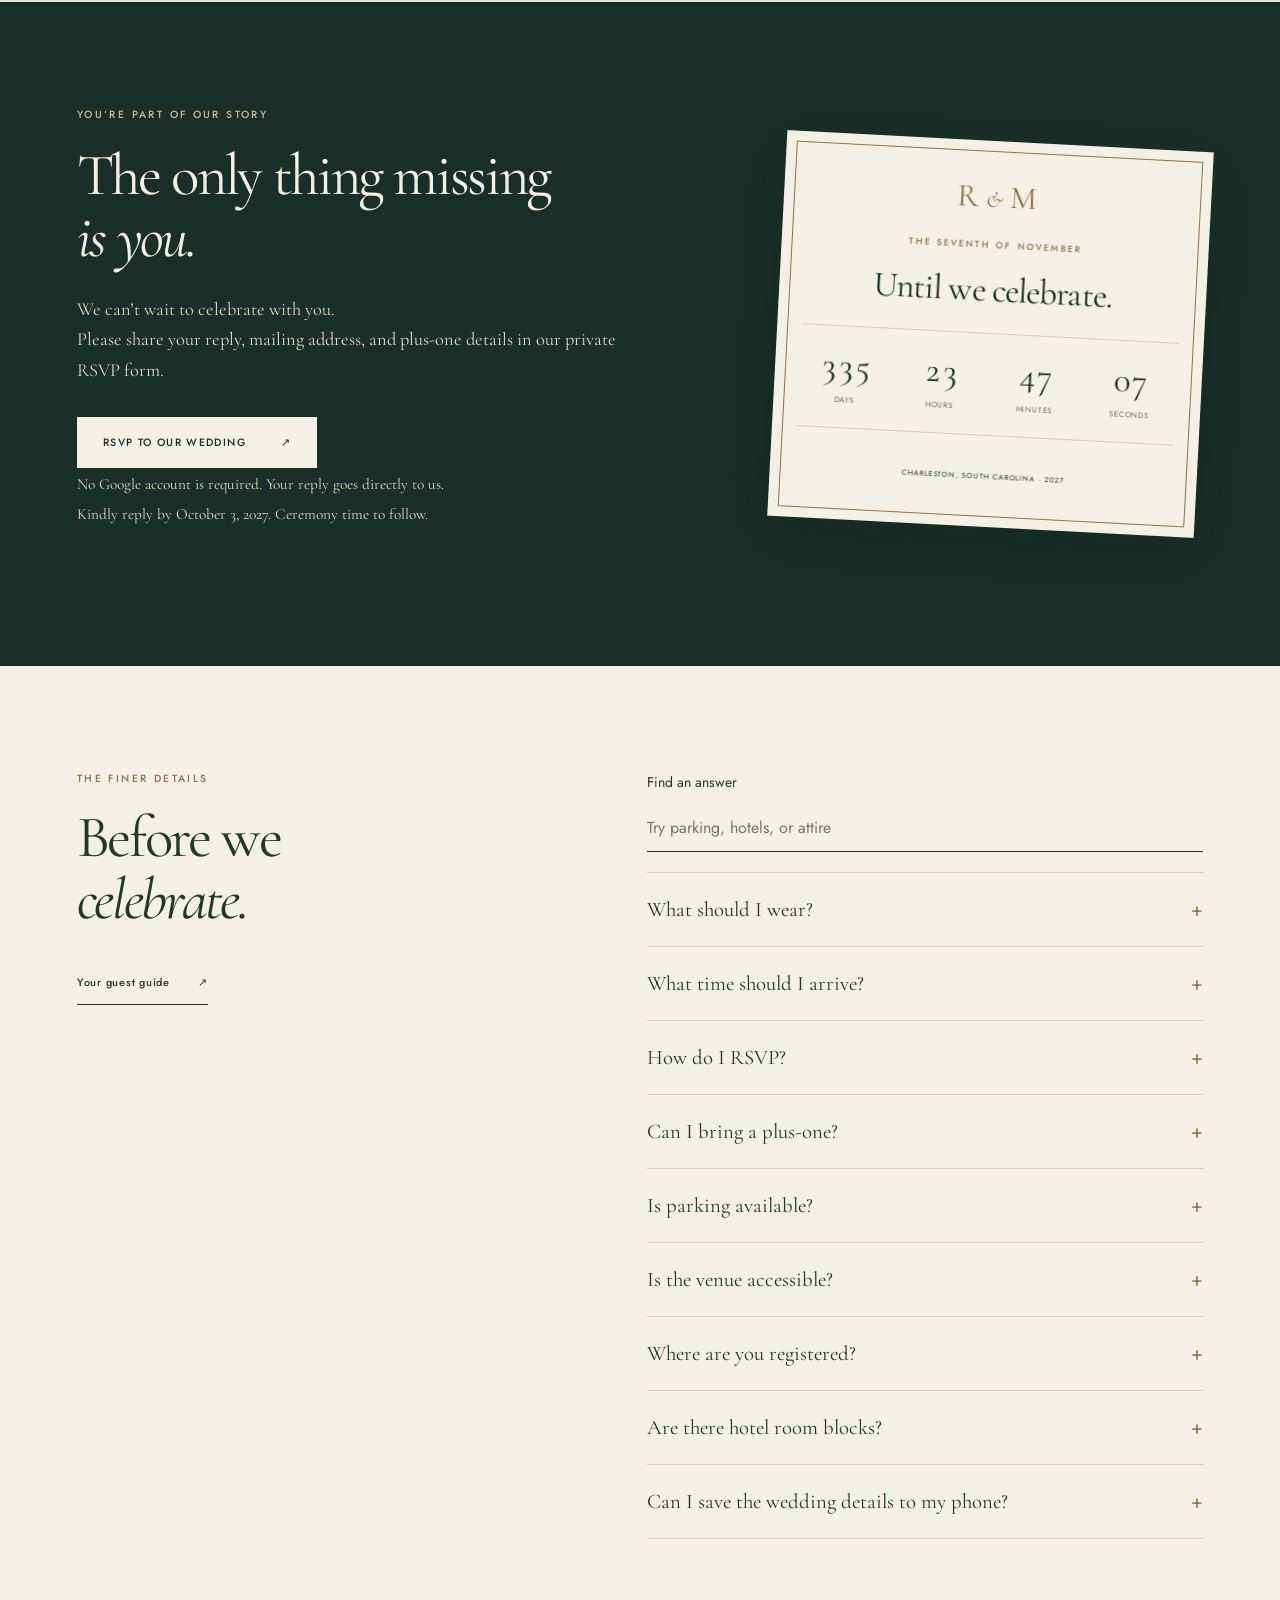
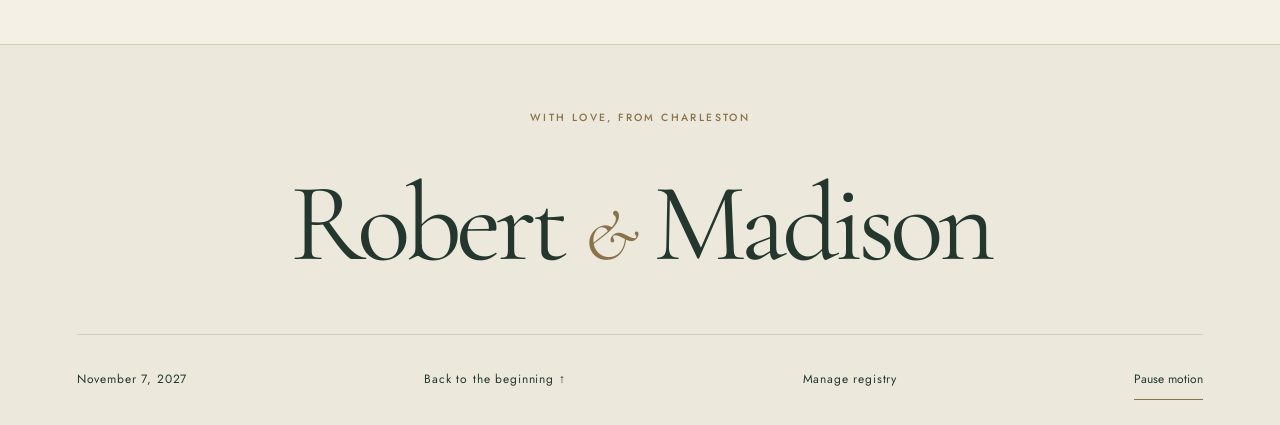
==== commit 42c7cc26: "Set RSVP deadline and invitation-only plus-one guidance" ====
--- a/index.html
+++ b/index.html
@@ -91,12 +91,13 @@
 <noscript><p>Our registry links require JavaScript. Please enable it and reload this section.</p></noscript>
 </section>
 
-<section class="rsvp section" id="rsvp" aria-labelledby="rsvpTitle"><div class="rsvp-copy reveal"><p class="eyebrow">You’re part of our story</p><h2 id="rsvpTitle">The only thing missing<br><em>is you.</em></h2><p>We can’t wait to celebrate with you.<br>Please share your reply, mailing address, and plus-one details in our private RSVP form.</p><a class="button button-cream" href="https://docs.google.com/forms/d/e/1FAIpQLSekzjdeoutXAfWjVl948ZJpeSYMp38QibZWVBNtn7wUmLY1tw/viewform?usp=publish-editor" target="_blank" rel="noopener noreferrer">RSVP to our wedding <span aria-hidden="true">↗</span></a><p><small>No Google account is required. Your reply goes directly to us.<br>Ceremony time and RSVP deadline to follow.</small></p></div><div class="countdown-card reveal"><span class="paper-monogram" aria-hidden="true">R <i>&</i> M</span><p class="eyebrow">The seventh of November</p><h3 id="countdownTitle">Until we celebrate.</h3><div class="countdown" role="timer" aria-label="Countdown to November 7, 2027 in Charleston"><div><strong data-unit="days">—</strong><span>Days</span></div><div><strong data-unit="hours">—</strong><span>Hours</span></div><div><strong data-unit="minutes">—</strong><span>Minutes</span></div><div><strong data-unit="seconds">—</strong><span>Seconds</span></div></div><span class="card-bottom">CHARLESTON, SOUTH CAROLINA · 2027</span></div></section>
+<section class="rsvp section" id="rsvp" aria-labelledby="rsvpTitle"><div class="rsvp-copy reveal"><p class="eyebrow">You’re part of our story</p><h2 id="rsvpTitle">The only thing missing<br><em>is you.</em></h2><p>We can’t wait to celebrate with you.<br>Please share your reply, mailing address, and plus-one details in our private RSVP form.</p><a class="button button-cream" href="https://docs.google.com/forms/d/e/1FAIpQLSekzjdeoutXAfWjVl948ZJpeSYMp38QibZWVBNtn7wUmLY1tw/viewform?usp=publish-editor" target="_blank" rel="noopener noreferrer">RSVP to our wedding <span aria-hidden="true">↗</span></a><p><small>No Google account is required. Your reply goes directly to us.<br>Kindly reply by October 3, 2027. Ceremony time to follow.</small></p></div><div class="countdown-card reveal"><span class="paper-monogram" aria-hidden="true">R <i>&</i> M</span><p class="eyebrow">The seventh of November</p><h3 id="countdownTitle">Until we celebrate.</h3><div class="countdown" role="timer" aria-label="Countdown to November 7, 2027 in Charleston"><div><strong data-unit="days">—</strong><span>Days</span></div><div><strong data-unit="hours">—</strong><span>Hours</span></div><div><strong data-unit="minutes">—</strong><span>Minutes</span></div><div><strong data-unit="seconds">—</strong><span>Seconds</span></div></div><span class="card-bottom">CHARLESTON, SOUTH CAROLINA · 2027</span></div></section>
 
 <section class="questions section" id="questions" aria-labelledby="questionsTitle"><div class="reveal"><p class="eyebrow">The finer details</p><h2 id="questionsTitle">Before we<br><em>celebrate.</em></h2><button type="button" class="text-link" data-dialog="guideDialog" hidden>Your guest guide <span aria-hidden="true">↗</span></button></div><div class="faq-wrap"><div class="faq-search" hidden><label for="faqSearch">Find an answer</label><div><input type="search" id="faqSearch" placeholder="Try parking, hotels, or attire" autocomplete="off"><button type="button" id="clearFaq" aria-label="Clear question search" hidden>Clear</button></div><p id="faqResult" role="status"></p></div><div class="faq">
 <details><summary>What should I wear?<span aria-hidden="true">+</span></summary><p>Black formal attire. We kindly ask guests to wear a black dress or black suit.</p></details>
 <details><summary>What time should I arrive?<span aria-hidden="true">+</span></summary><p>The ceremony time and detailed schedule will be shared with the formal invitation. The calendar download is an all-day save-the-date, not a confirmed ceremony time.</p></details>
-<details><summary>How do I RSVP?<span aria-hidden="true">+</span></summary><p><a href="https://docs.google.com/forms/d/e/1FAIpQLSekzjdeoutXAfWjVl948ZJpeSYMp38QibZWVBNtn7wUmLY1tw/viewform?usp=publish-editor" target="_blank" rel="noopener noreferrer">Open our RSVP form</a> and enter your name, email, mailing address, attendance, and plus-one details. Please use the names on your invitation. No Google account is required. Save the edit-response link on the confirmation screen if you need to update your reply.</p></details>
+<details><summary>How do I RSVP?<span aria-hidden="true">+</span></summary><p><a href="https://docs.google.com/forms/d/e/1FAIpQLSekzjdeoutXAfWjVl948ZJpeSYMp38QibZWVBNtn7wUmLY1tw/viewform?usp=publish-editor" target="_blank" rel="noopener noreferrer">Open our RSVP form</a> and enter your name, email, mailing address, attendance, and plus-one details. Please reply by October 3, 2027 and use the name on your invitation. No Google account is required. Save the edit-response link on the confirmation screen if you need to update your reply.</p></details>
+<details><summary>Can I bring a plus-one?<span aria-hidden="true">+</span></summary><p>Plus-ones are welcome only when included on your invitation. If your invitation includes a guest, please add their full name to your RSVP. Otherwise, please select No for the plus-one question.</p></details>
 <details><summary>Is parking available?<span aria-hidden="true">+</span></summary><p>There is no on-site venue parking. Plan for a rideshare or nearby public parking. Visit <a href="#travel" data-open-tab="arrive">Getting here</a> for the parking search and airport information.</p></details>
 <details><summary>Is the venue accessible?<span aria-hidden="true">+</span></summary><p>The venue states that its house and grounds are accessible, with an elevator to the second floor and accessible restrooms. Please confirm specific accommodation needs directly with the <a href="https://www.pphgcharleston.com/venues/william-aiken-house/" target="_blank" rel="noopener noreferrer">venue</a>.</p></details>
 <details><summary>Where are you registered?<span aria-hidden="true">+</span></summary><p>You’ll find our gift links in the <a href="#registry">registry section</a>. When the registry is ready, you can shop directly with the store.</p></details>
@@ -108,7 +109,7 @@
 
 <dialog class="menu-dialog" id="menuDialog" aria-labelledby="menuTitle"><div class="dialog-top"><span class="monogram" id="menuTitle">R<i>&</i>M</span><button class="round-button" data-close type="button" aria-label="Close navigation">×</button></div><p class="eyebrow">Meet us in Charleston</p><nav aria-label="Mobile navigation"><a href="#story">A note from us</a><a href="#details">The wedding</a><a href="#travel">Charleston</a><a href="#gallery">Our photos</a><a href="#registry">Registry</a><a href="#questions">Questions & answers</a><a href="#rsvp">Kindly reply</a></nav><p class="menu-date">NOVEMBER 7, 2027</p></dialog>
 <dialog class="note-dialog" id="noteDialog" aria-labelledby="noteTitle"><button class="round-button dialog-close" data-close type="button" aria-label="Close save-the-date">×</button><div class="invite-border"><p class="eyebrow">Together with their families</p><span class="paper-monogram" aria-hidden="true">R <i>&</i> M</span><h2 id="noteTitle">Robert Fisher<br><em>&</em><br>Madison Muschik</h2><p>invite you to save the date<br>for the celebration of their marriage</p><p class="invite-date">Sunday, the Seventh of November<br>Two Thousand and Twenty-Seven</p><p>The William Aiken House<br>Charleston, South Carolina</p><a class="text-link" href="public/robert-madison.ics" download>Add to calendar ↗</a><small>Formal invitation to follow</small></div></dialog>
-<dialog class="guide-dialog" id="guideDialog" aria-labelledby="guideTitle"><div class="dialog-top"><span class="eyebrow">Robert & Madison</span><button class="round-button" data-close type="button" aria-label="Close guest guide">×</button></div><h2 id="guideTitle">Your weekend,<br><em>at a glance.</em></h2><dl class="guide-facts"><div><dt>Save the date</dt><dd>Sunday, November 7, 2027<br><small>Ceremony time to follow</small></dd></div><div><dt>The celebration</dt><dd>The William Aiken House<br>456 King Street<br>Charleston, SC 29403</dd></div><div><dt>Dress code</dt><dd>Black formal attire</dd></div><div><dt>RSVP</dt><dd><a href="https://docs.google.com/forms/d/e/1FAIpQLSekzjdeoutXAfWjVl948ZJpeSYMp38QibZWVBNtn7wUmLY1tw/viewform?usp=publish-editor" target="_blank" rel="noopener noreferrer">Reply online ↗</a><br><small>Deadline to follow</small></dd></div></dl><div class="guide-actions"><a class="button button-outline" href="https://calendar.google.com/calendar/render?action=TEMPLATE&amp;text=Robert+%26+Madison%27s+Wedding&amp;dates=20271107/20271108&amp;location=The+William+Aiken+House%2C+456+King+Street%2C+Charleston%2C+SC&amp;details=Ceremony+time+to+follow.+https%3A%2F%2Frfisher55.github.io%2Fwedding%2F" target="_blank" rel="noopener noreferrer">Google Calendar ↗</a><a class="button" href="public/robert-madison.ics" download>Add to calendar ↗</a><a class="button button-outline" href="https://www.google.com/maps/search/?api=1&amp;query=The+William+Aiken+House+456+King+Street+Charleston+SC" target="_blank" rel="noopener noreferrer">Get directions ↗</a><button class="text-link" id="copyAddress" type="button">Copy venue address</button><button class="text-link" id="printGuide" type="button">Print guest guide</button></div><p class="guide-status" id="guideStatus" role="status"></p><p class="guide-fine">No on-site parking. Hotel links and travel suggestions are in the Charleston section.</p></dialog>
+<dialog class="guide-dialog" id="guideDialog" aria-labelledby="guideTitle"><div class="dialog-top"><span class="eyebrow">Robert & Madison</span><button class="round-button" data-close type="button" aria-label="Close guest guide">×</button></div><h2 id="guideTitle">Your weekend,<br><em>at a glance.</em></h2><dl class="guide-facts"><div><dt>Save the date</dt><dd>Sunday, November 7, 2027<br><small>Ceremony time to follow</small></dd></div><div><dt>The celebration</dt><dd>The William Aiken House<br>456 King Street<br>Charleston, SC 29403</dd></div><div><dt>Dress code</dt><dd>Black formal attire</dd></div><div><dt>RSVP</dt><dd><a href="https://docs.google.com/forms/d/e/1FAIpQLSekzjdeoutXAfWjVl948ZJpeSYMp38QibZWVBNtn7wUmLY1tw/viewform?usp=publish-editor" target="_blank" rel="noopener noreferrer">Reply online ↗</a><br><small>By October 3, 2027</small></dd></div></dl><div class="guide-actions"><a class="button button-outline" href="https://calendar.google.com/calendar/render?action=TEMPLATE&amp;text=Robert+%26+Madison%27s+Wedding&amp;dates=20271107/20271108&amp;location=The+William+Aiken+House%2C+456+King+Street%2C+Charleston%2C+SC&amp;details=Ceremony+time+to+follow.+https%3A%2F%2Frfisher55.github.io%2Fwedding%2F" target="_blank" rel="noopener noreferrer">Google Calendar ↗</a><a class="button" href="public/robert-madison.ics" download>Add to calendar ↗</a><a class="button button-outline" href="https://www.google.com/maps/search/?api=1&amp;query=The+William+Aiken+House+456+King+Street+Charleston+SC" target="_blank" rel="noopener noreferrer">Get directions ↗</a><button class="text-link" id="copyAddress" type="button">Copy venue address</button><button class="text-link" id="printGuide" type="button">Print guest guide</button></div><p class="guide-status" id="guideStatus" role="status"></p><p class="guide-fine">No on-site parking. Hotel links and travel suggestions are in the Charleston section.</p></dialog>
 <dialog class="lightbox" id="lightbox" aria-labelledby="lightboxCaption"><div class="dialog-top"><span id="photoCount">1 / 162</span><button class="round-button" data-close type="button" aria-label="Close photo">×</button></div><div class="lightbox-stage"><button class="round-button" id="prevPhoto" type="button" aria-label="Previous photo">←</button><div class="lightbox-media media"><img id="lightboxImage" alt=""><p class="lightbox-fallback" hidden>This photograph couldn’t load.<br><a id="originalPhoto" target="_blank" rel="noopener noreferrer">Open the original photograph ↗</a></p></div><button class="round-button" id="nextPhoto" type="button" aria-label="Next photo">→</button></div><p id="lightboxCaption" aria-live="polite"></p><p id="lightboxCredit"></p></dialog>
 <nav class="mobile-essentials" aria-label="Quick navigation"><a href="#details">The day</a><a href="#gallery">Our photos</a><a href="#registry">Registry</a><a href="#rsvp">RSVP</a></nav>
 <script type="module" src="src/main.js?v=charleston-3"></script>
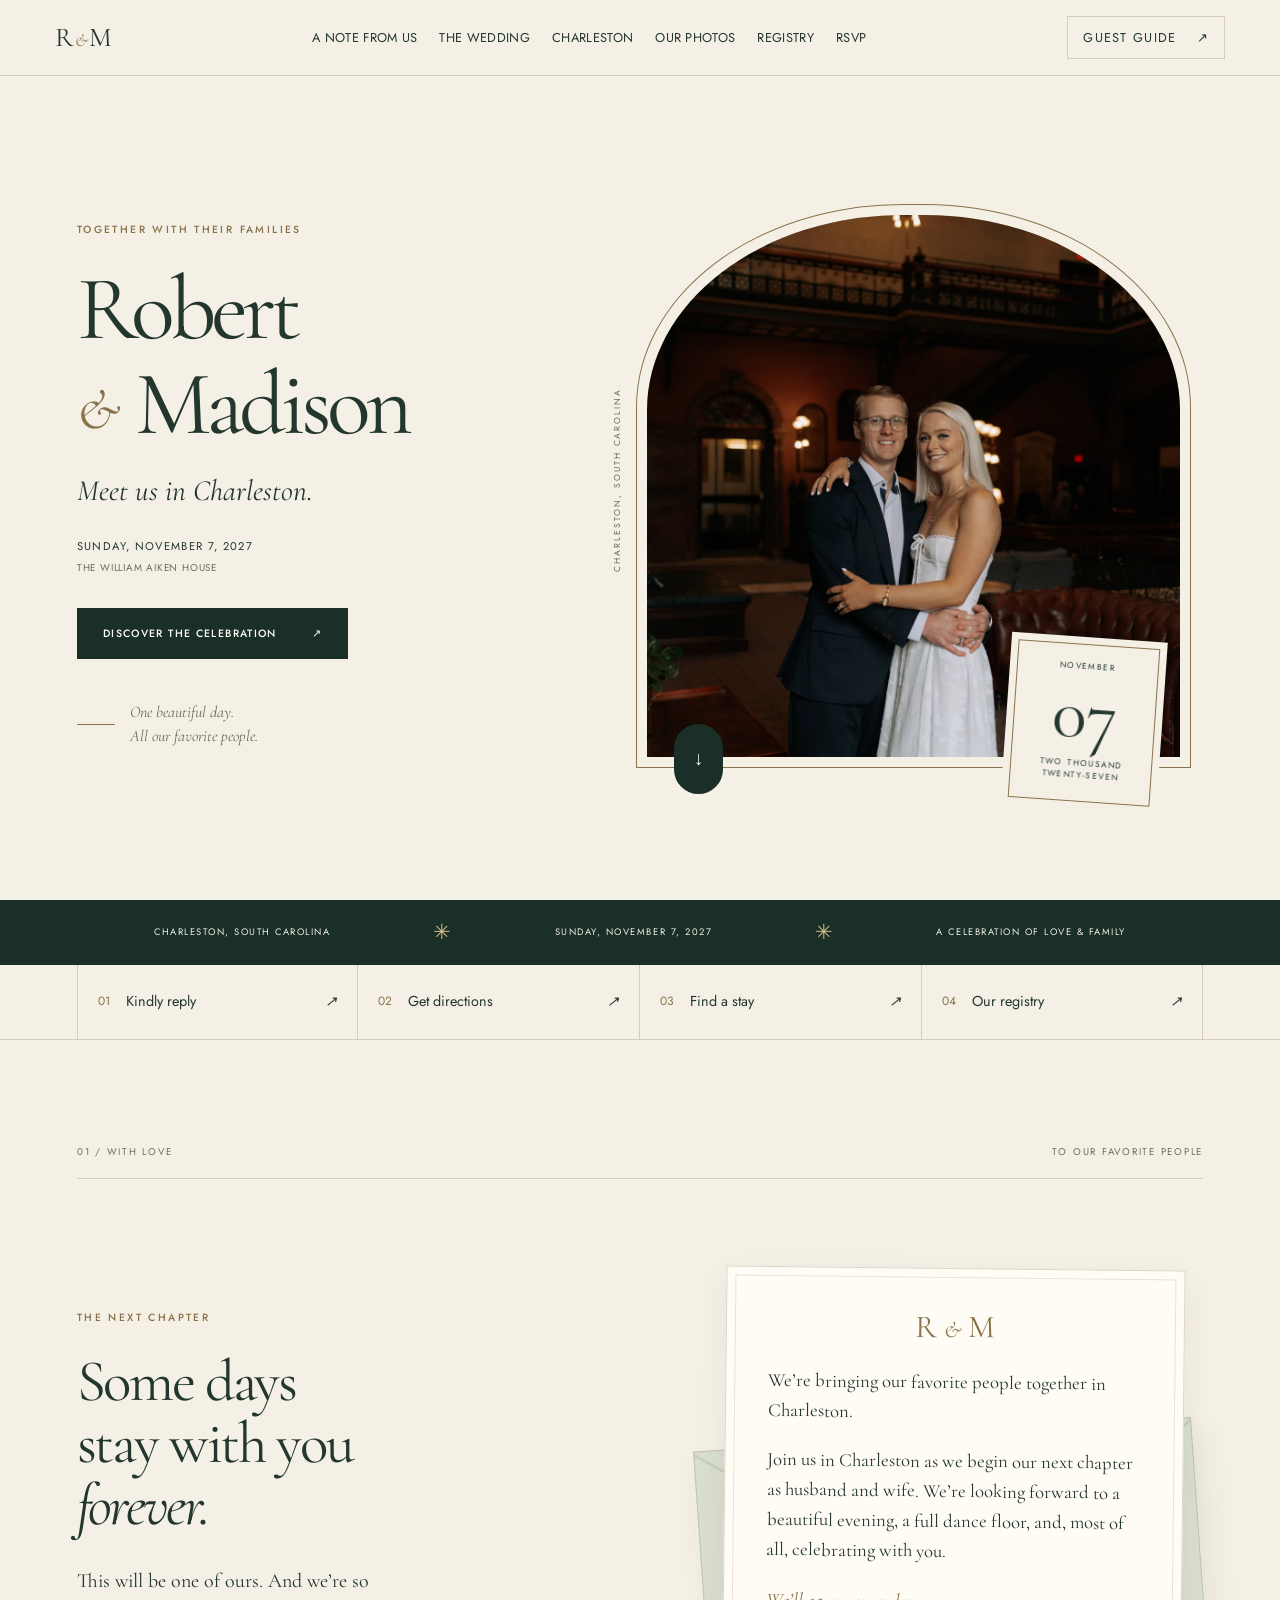
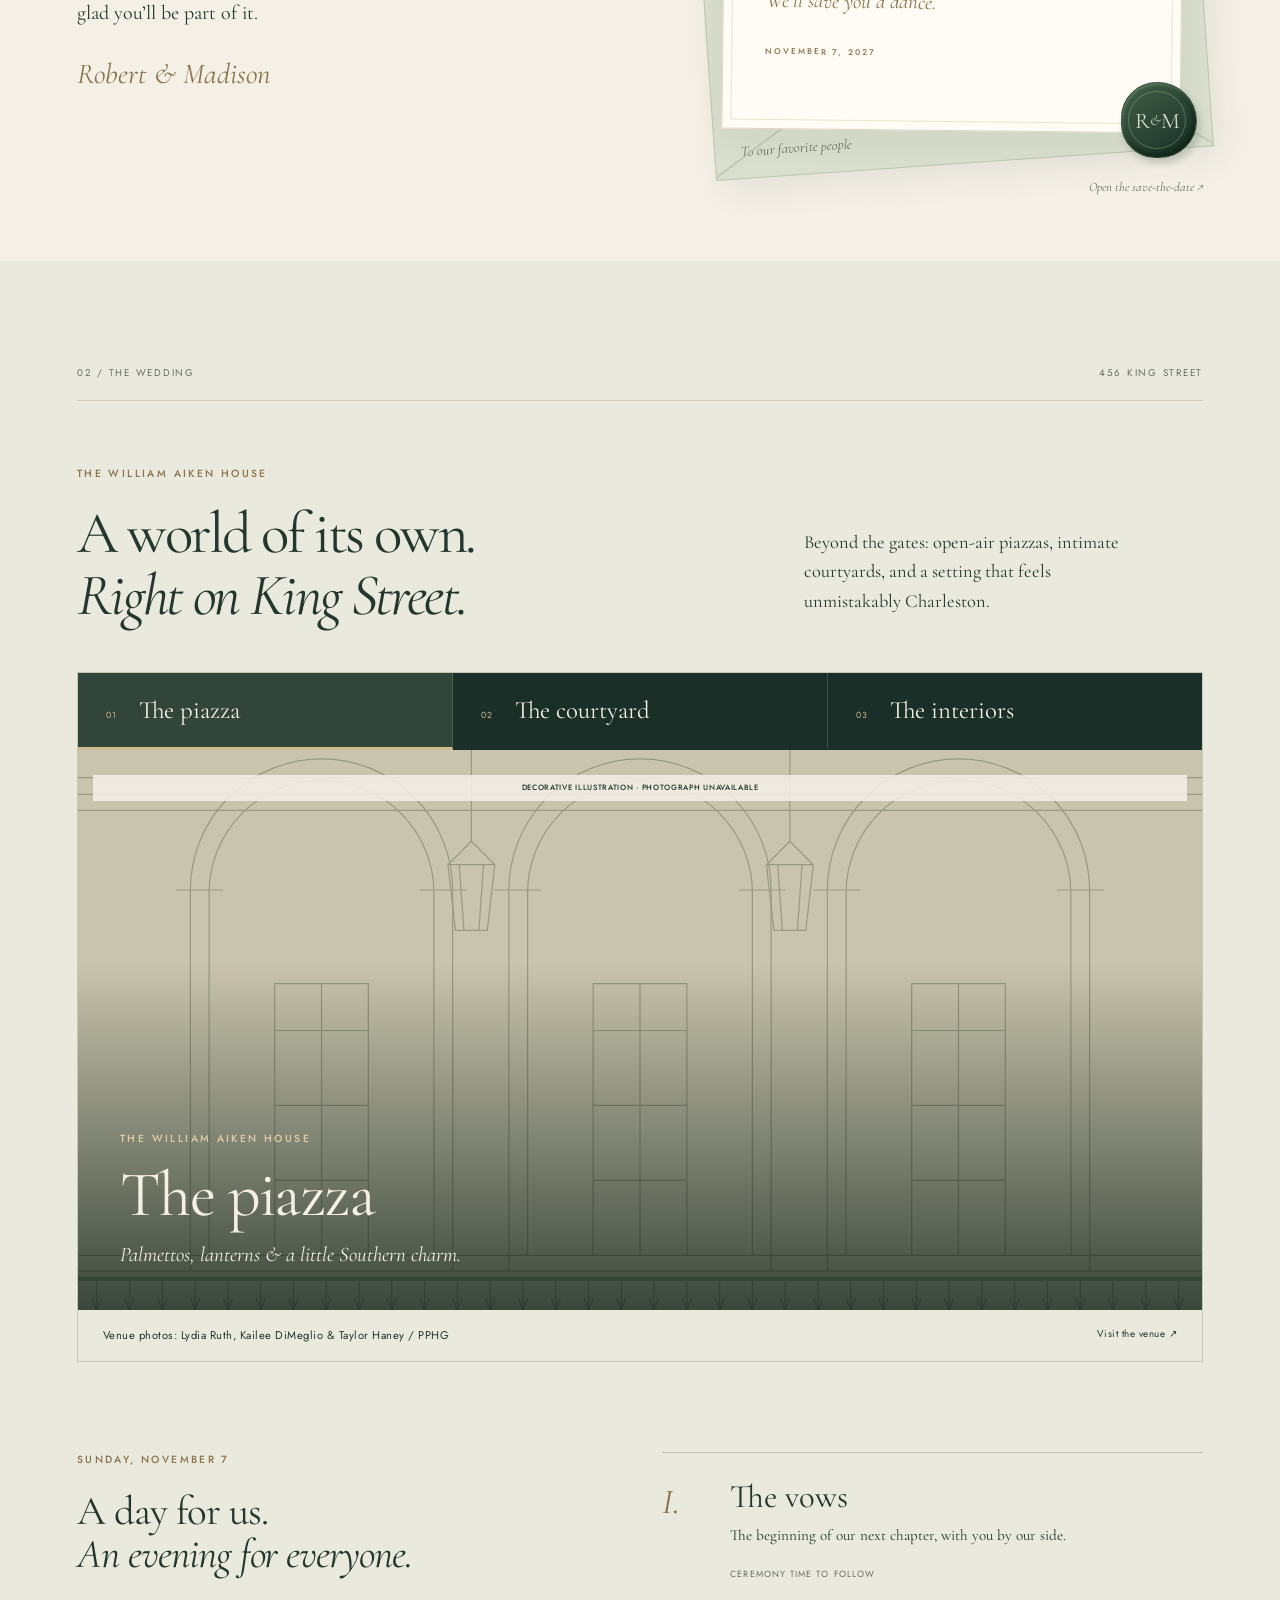
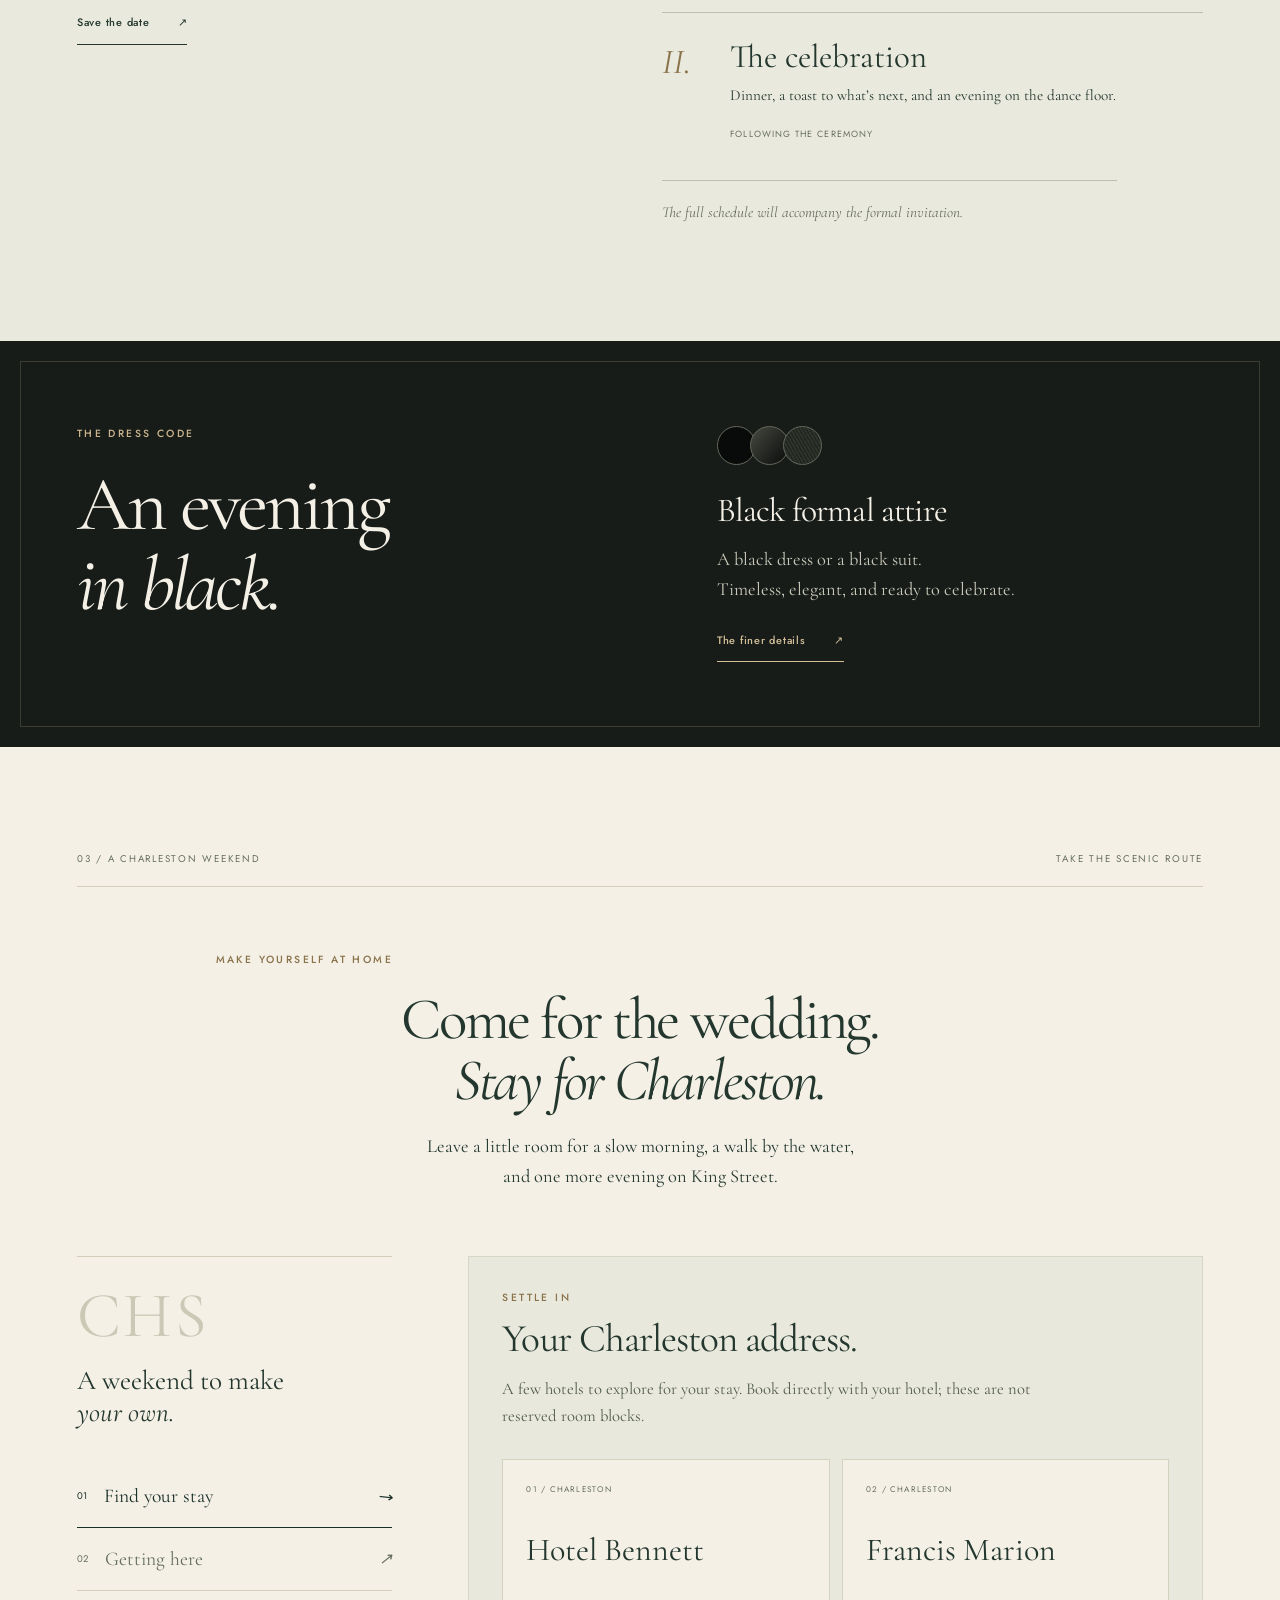
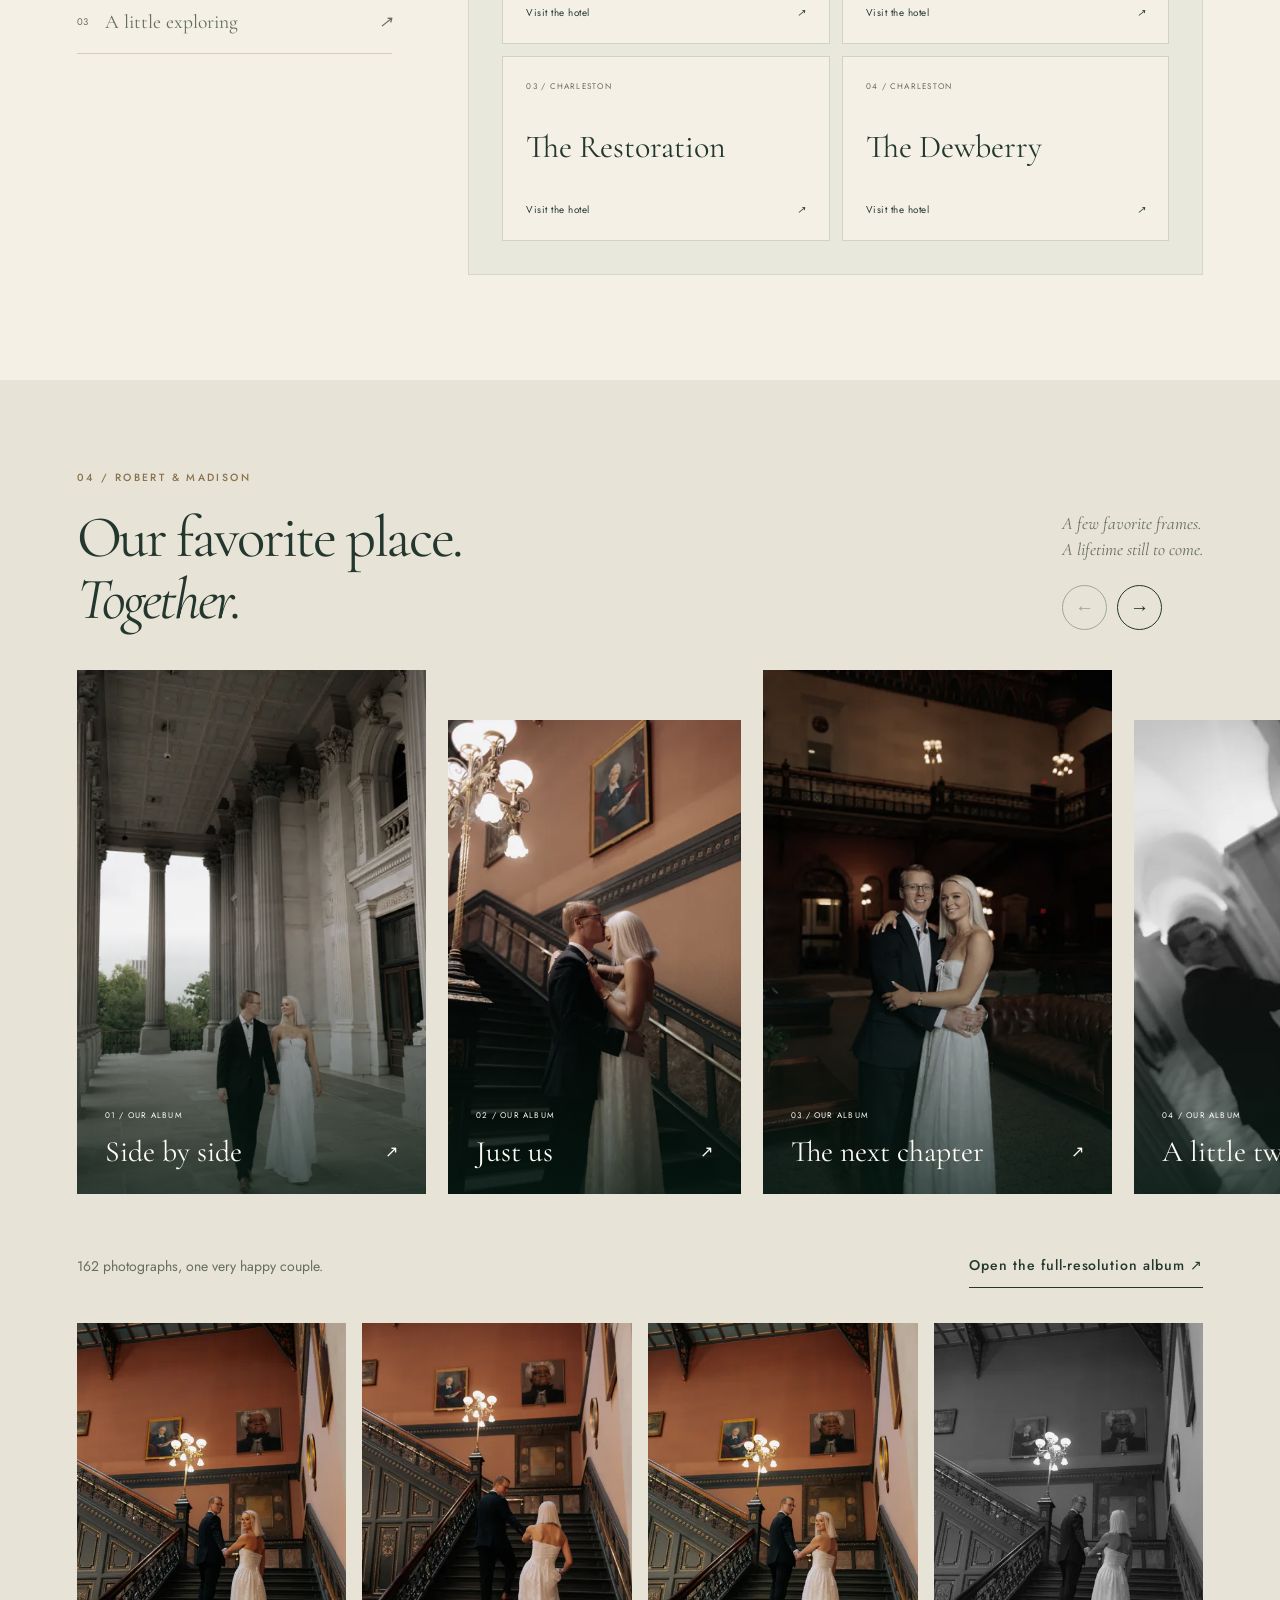
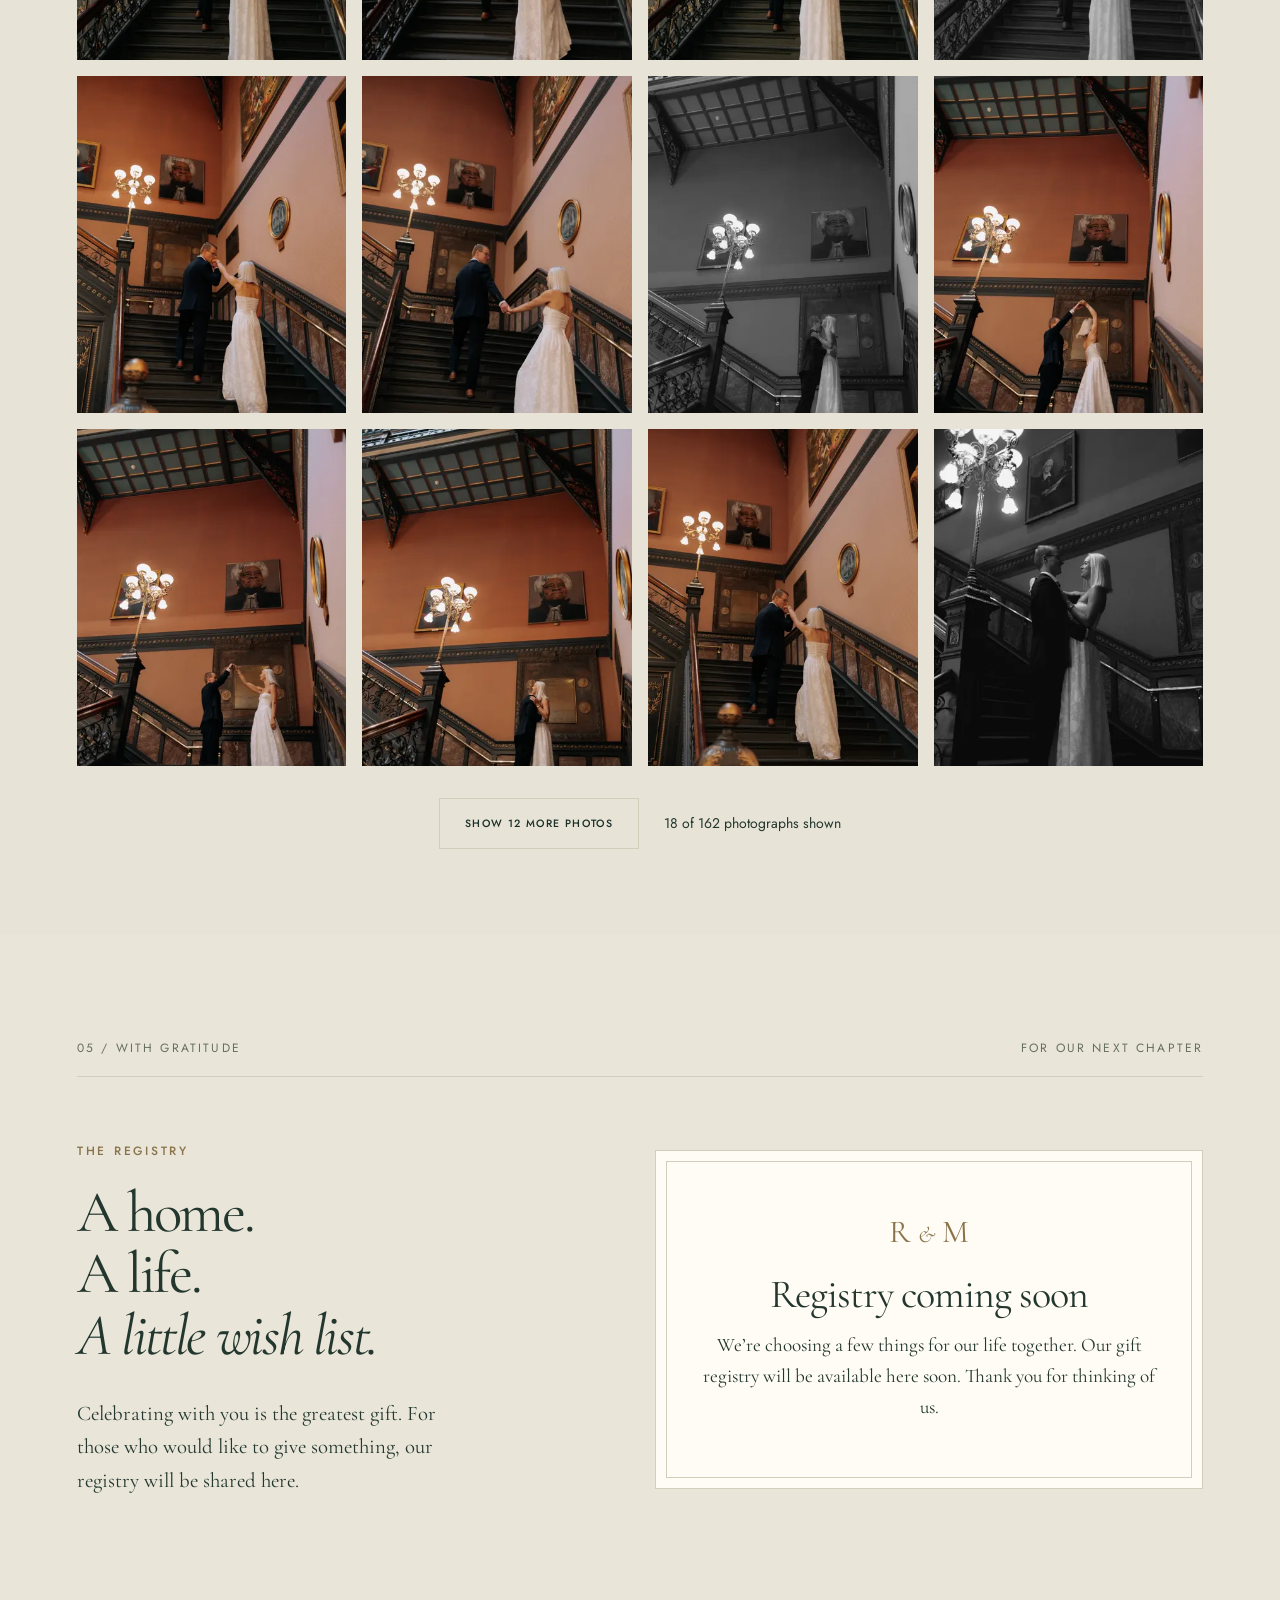
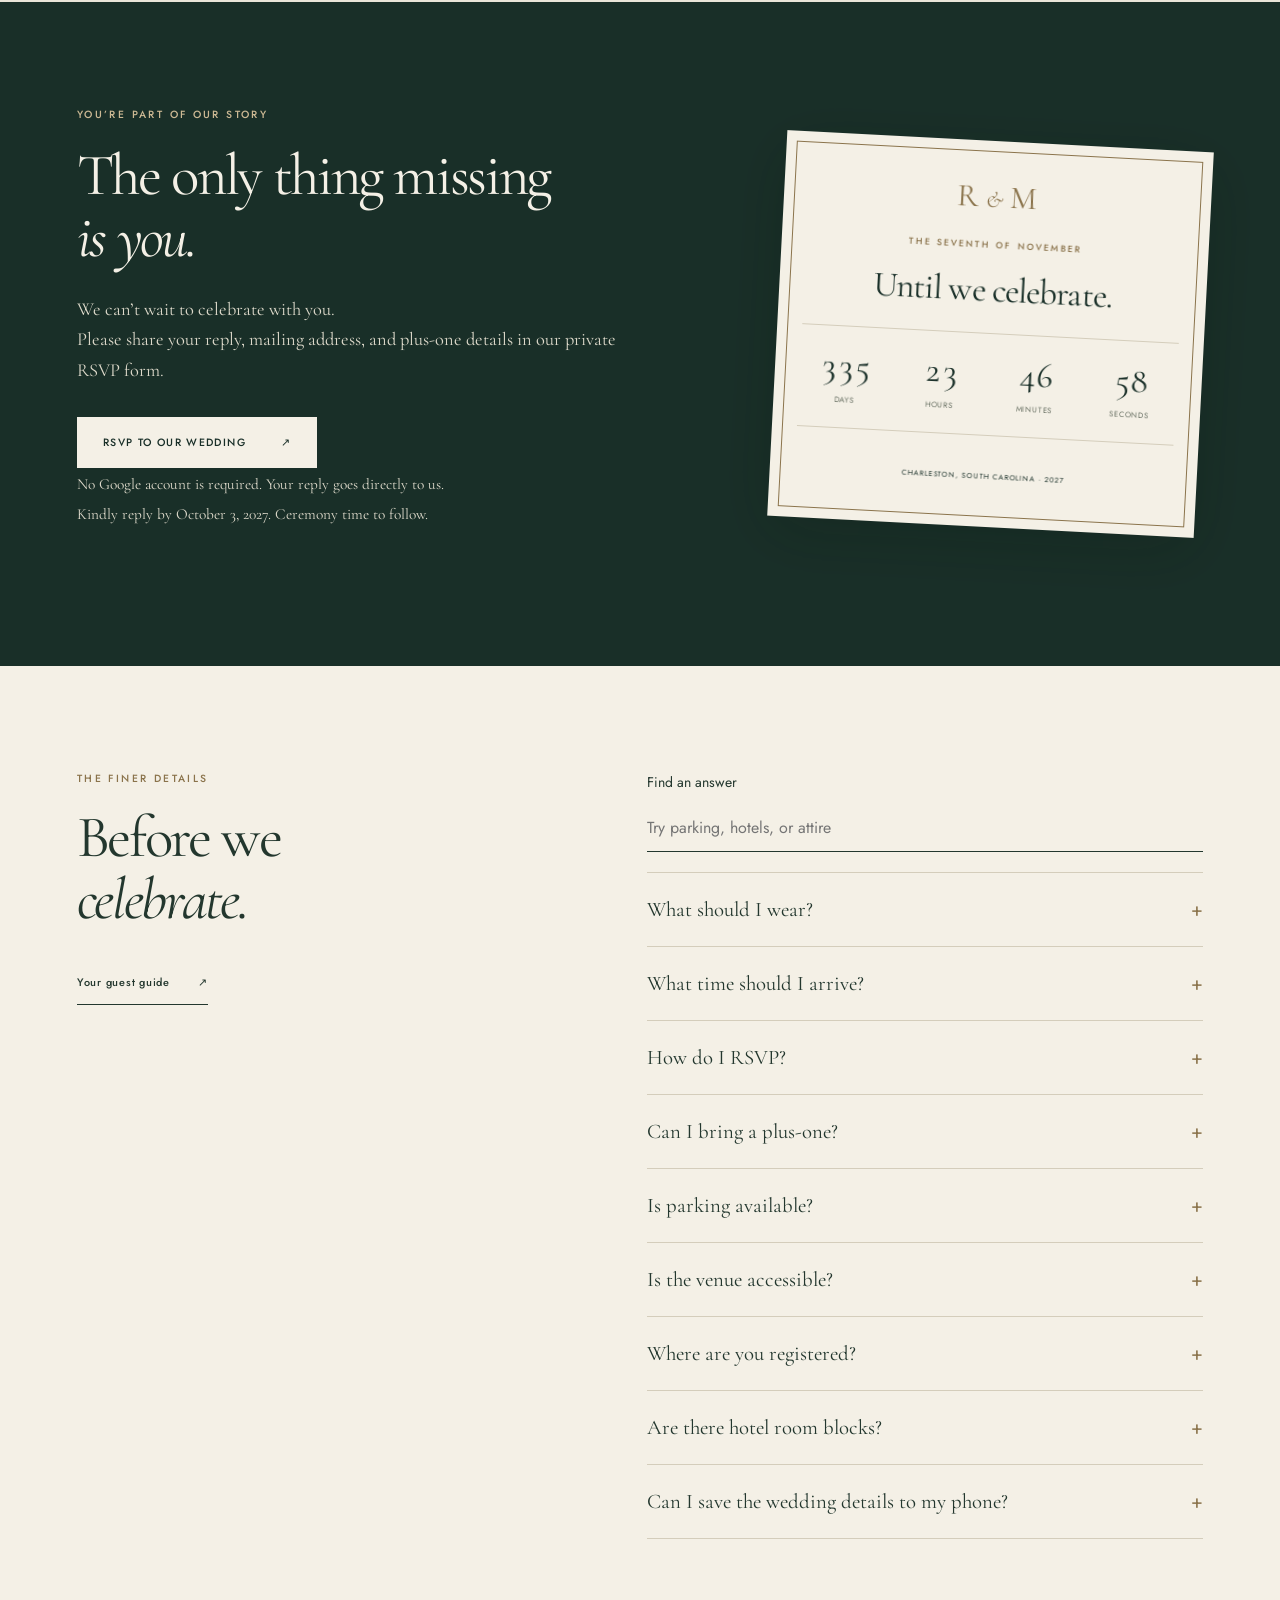
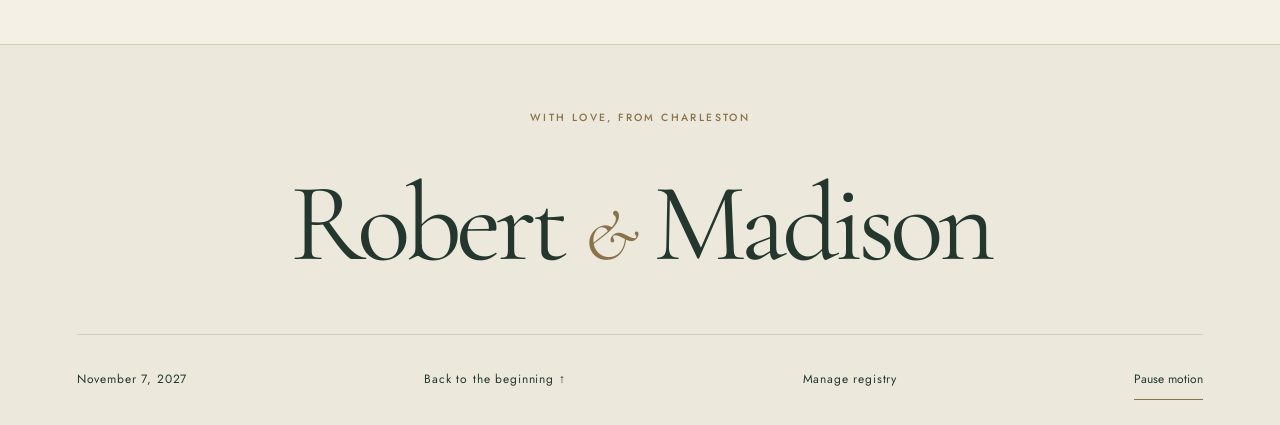
==== commit 759e6e8f: "Show registry coming soon while setup is on hold" ====
--- a/index.html
+++ b/index.html
@@ -87,8 +87,8 @@
 <section class="registry section" id="registry" aria-labelledby="registryTitle">
 <div class="section-label reveal"><span>05 / With gratitude</span><span>For our next chapter</span></div>
 <div class="registry-layout"><div class="registry-intro reveal"><p class="eyebrow">The registry</p><h2 id="registryTitle">A home.<br>A life.<br><em>A little wish list.</em></h2><p id="registryIntro">Celebrating with you is the greatest gift. For those who would like to give something, our registry will be shared here.</p></div>
-<div class="registry-list" id="registryList"><div class="registry-empty"><span class="paper-monogram" aria-hidden="true">R <i>&</i> M</span><h3>A few things we’ll love.</h3><p id="registryStatus">We’re putting together our wish list. Please check back for our registry links.</p></div></div></div>
-<noscript><p>Our registry links require JavaScript. Please enable it and reload this section.</p></noscript>
+<div class="registry-list" id="registryList"><div class="registry-empty"><span class="paper-monogram" aria-hidden="true">R <i>&</i> M</span><h3>Registry coming soon</h3><p id="registryStatus">We’re choosing a few things for our life together. Our gift registry will be available here soon. Thank you for thinking of us.</p></div></div></div>
+<noscript><p>Our registry is coming soon. Please check back for details.</p></noscript>
 </section>
 
 <section class="rsvp section" id="rsvp" aria-labelledby="rsvpTitle"><div class="rsvp-copy reveal"><p class="eyebrow">You’re part of our story</p><h2 id="rsvpTitle">The only thing missing<br><em>is you.</em></h2><p>We can’t wait to celebrate with you.<br>Please share your reply, mailing address, and plus-one details in our private RSVP form.</p><a class="button button-cream" href="https://docs.google.com/forms/d/e/1FAIpQLSekzjdeoutXAfWjVl948ZJpeSYMp38QibZWVBNtn7wUmLY1tw/viewform?usp=publish-editor" target="_blank" rel="noopener noreferrer">RSVP to our wedding <span aria-hidden="true">↗</span></a><p><small>No Google account is required. Your reply goes directly to us.<br>Kindly reply by October 3, 2027. Ceremony time to follow.</small></p></div><div class="countdown-card reveal"><span class="paper-monogram" aria-hidden="true">R <i>&</i> M</span><p class="eyebrow">The seventh of November</p><h3 id="countdownTitle">Until we celebrate.</h3><div class="countdown" role="timer" aria-label="Countdown to November 7, 2027 in Charleston"><div><strong data-unit="days">—</strong><span>Days</span></div><div><strong data-unit="hours">—</strong><span>Hours</span></div><div><strong data-unit="minutes">—</strong><span>Minutes</span></div><div><strong data-unit="seconds">—</strong><span>Seconds</span></div></div><span class="card-bottom">CHARLESTON, SOUTH CAROLINA · 2027</span></div></section>
@@ -100,7 +100,7 @@
 <details><summary>Can I bring a plus-one?<span aria-hidden="true">+</span></summary><p>Plus-ones are welcome only when included on your invitation. If your invitation includes a guest, please add their full name to your RSVP. Otherwise, please select No for the plus-one question.</p></details>
 <details><summary>Is parking available?<span aria-hidden="true">+</span></summary><p>There is no on-site venue parking. Plan for a rideshare or nearby public parking. Visit <a href="#travel" data-open-tab="arrive">Getting here</a> for the parking search and airport information.</p></details>
 <details><summary>Is the venue accessible?<span aria-hidden="true">+</span></summary><p>The venue states that its house and grounds are accessible, with an elevator to the second floor and accessible restrooms. Please confirm specific accommodation needs directly with the <a href="https://www.pphgcharleston.com/venues/william-aiken-house/" target="_blank" rel="noopener noreferrer">venue</a>.</p></details>
-<details><summary>Where are you registered?<span aria-hidden="true">+</span></summary><p>You’ll find our gift links in the <a href="#registry">registry section</a>. When the registry is ready, you can shop directly with the store.</p></details>
+<details><summary>Where are you registered?<span aria-hidden="true">+</span></summary><p>Our registry is coming soon. We’ll share the shopping link in the <a href="#registry">registry section</a> once it’s ready.</p></details>
 <details><summary>Are there hotel room blocks?<span aria-hidden="true">+</span></summary><p>The hotels listed are suggestions, not reserved room blocks. You can browse them in <a href="#travel" data-open-tab="stay">Find your stay</a> and book directly with your preferred property.</p></details>
 <details><summary>Can I save the wedding details to my phone?<span aria-hidden="true">+</span></summary><p>Yes. <a href="public/robert-madison.ics" download>Download the calendar invitation</a> for Apple or Outlook, or <a data-google-calendar target="_blank" rel="noopener noreferrer" href="https://calendar.google.com/calendar/render?action=TEMPLATE&amp;text=Robert+%26+Madison%27s+Wedding&amp;dates=20271107/20271108&amp;location=The+William+Aiken+House%2C+456+King+Street%2C+Charleston%2C+SC&amp;details=Ceremony+time+to+follow.+https%3A%2F%2Frfisher55.github.io%2Fwedding%2F">add it to Google Calendar</a>. It saves November 7 as an all-day event until the ceremony time is confirmed.</p></details>
 </div></div></section>
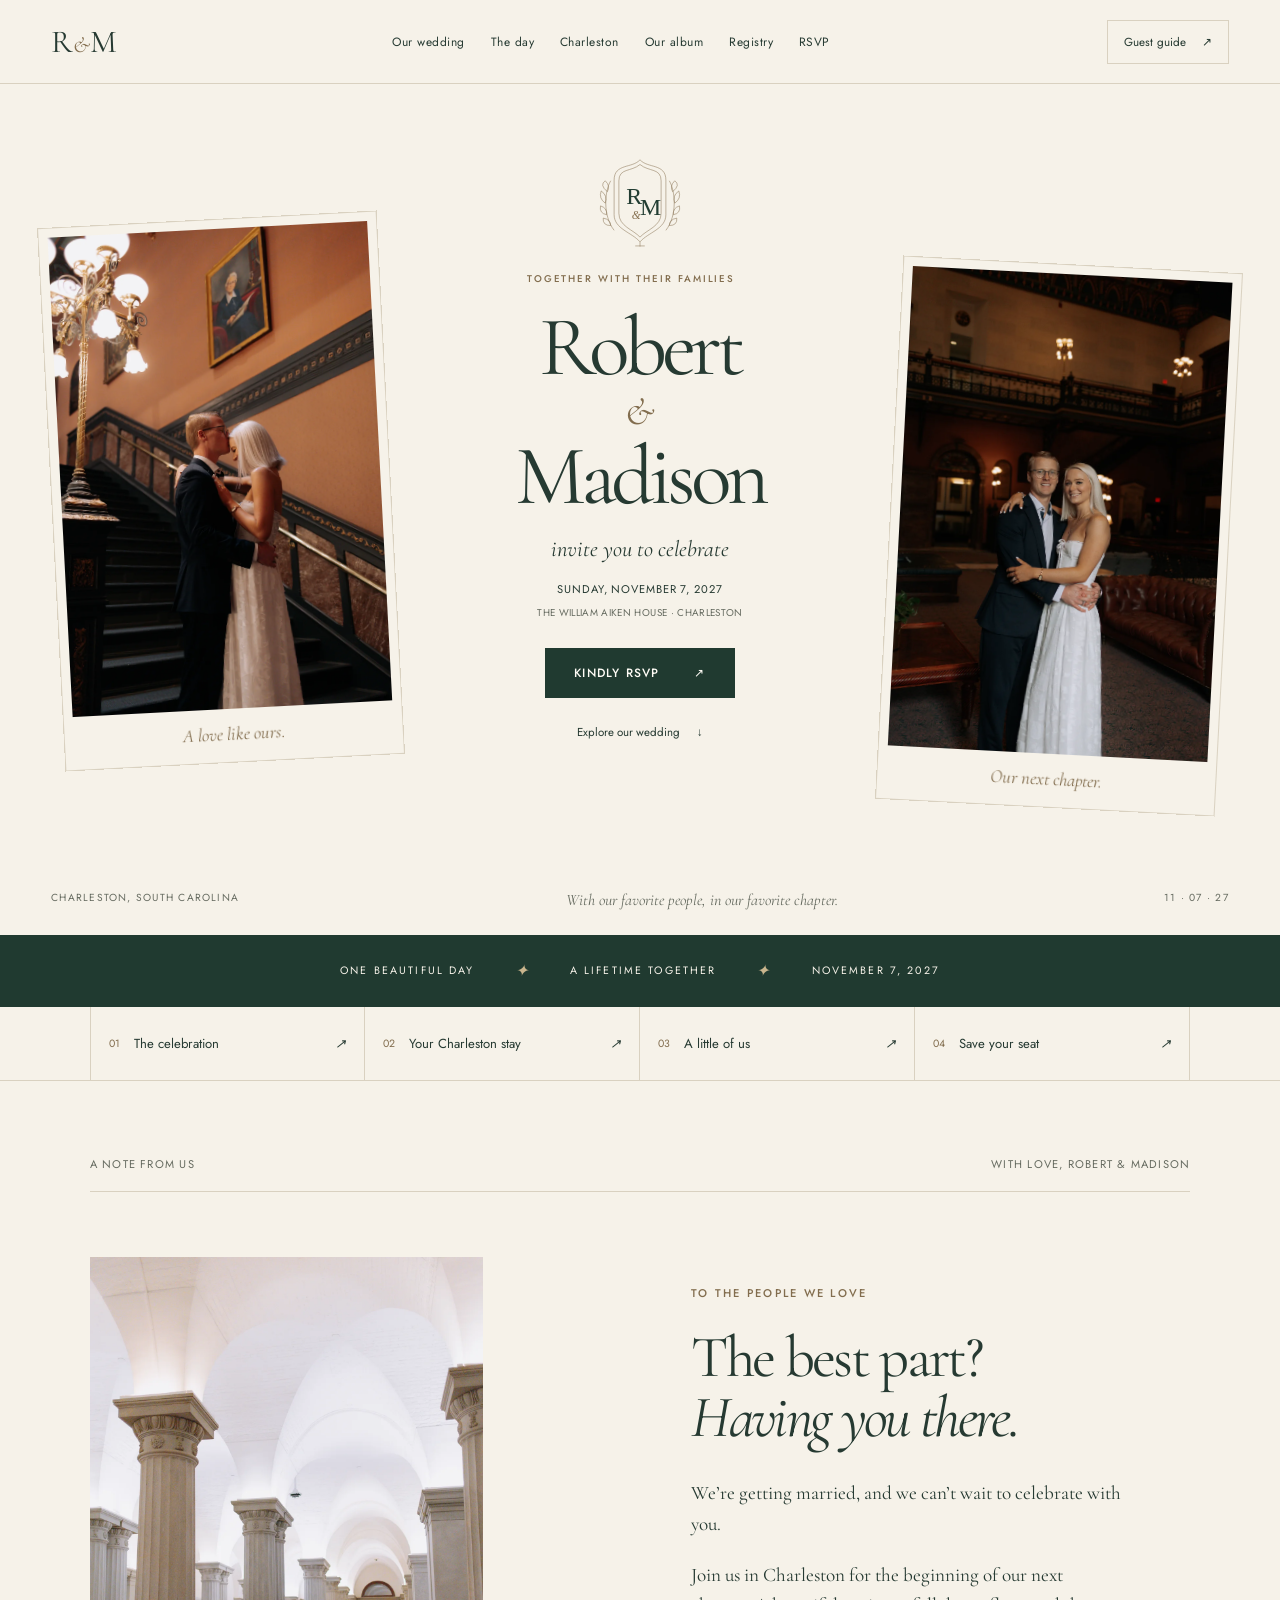
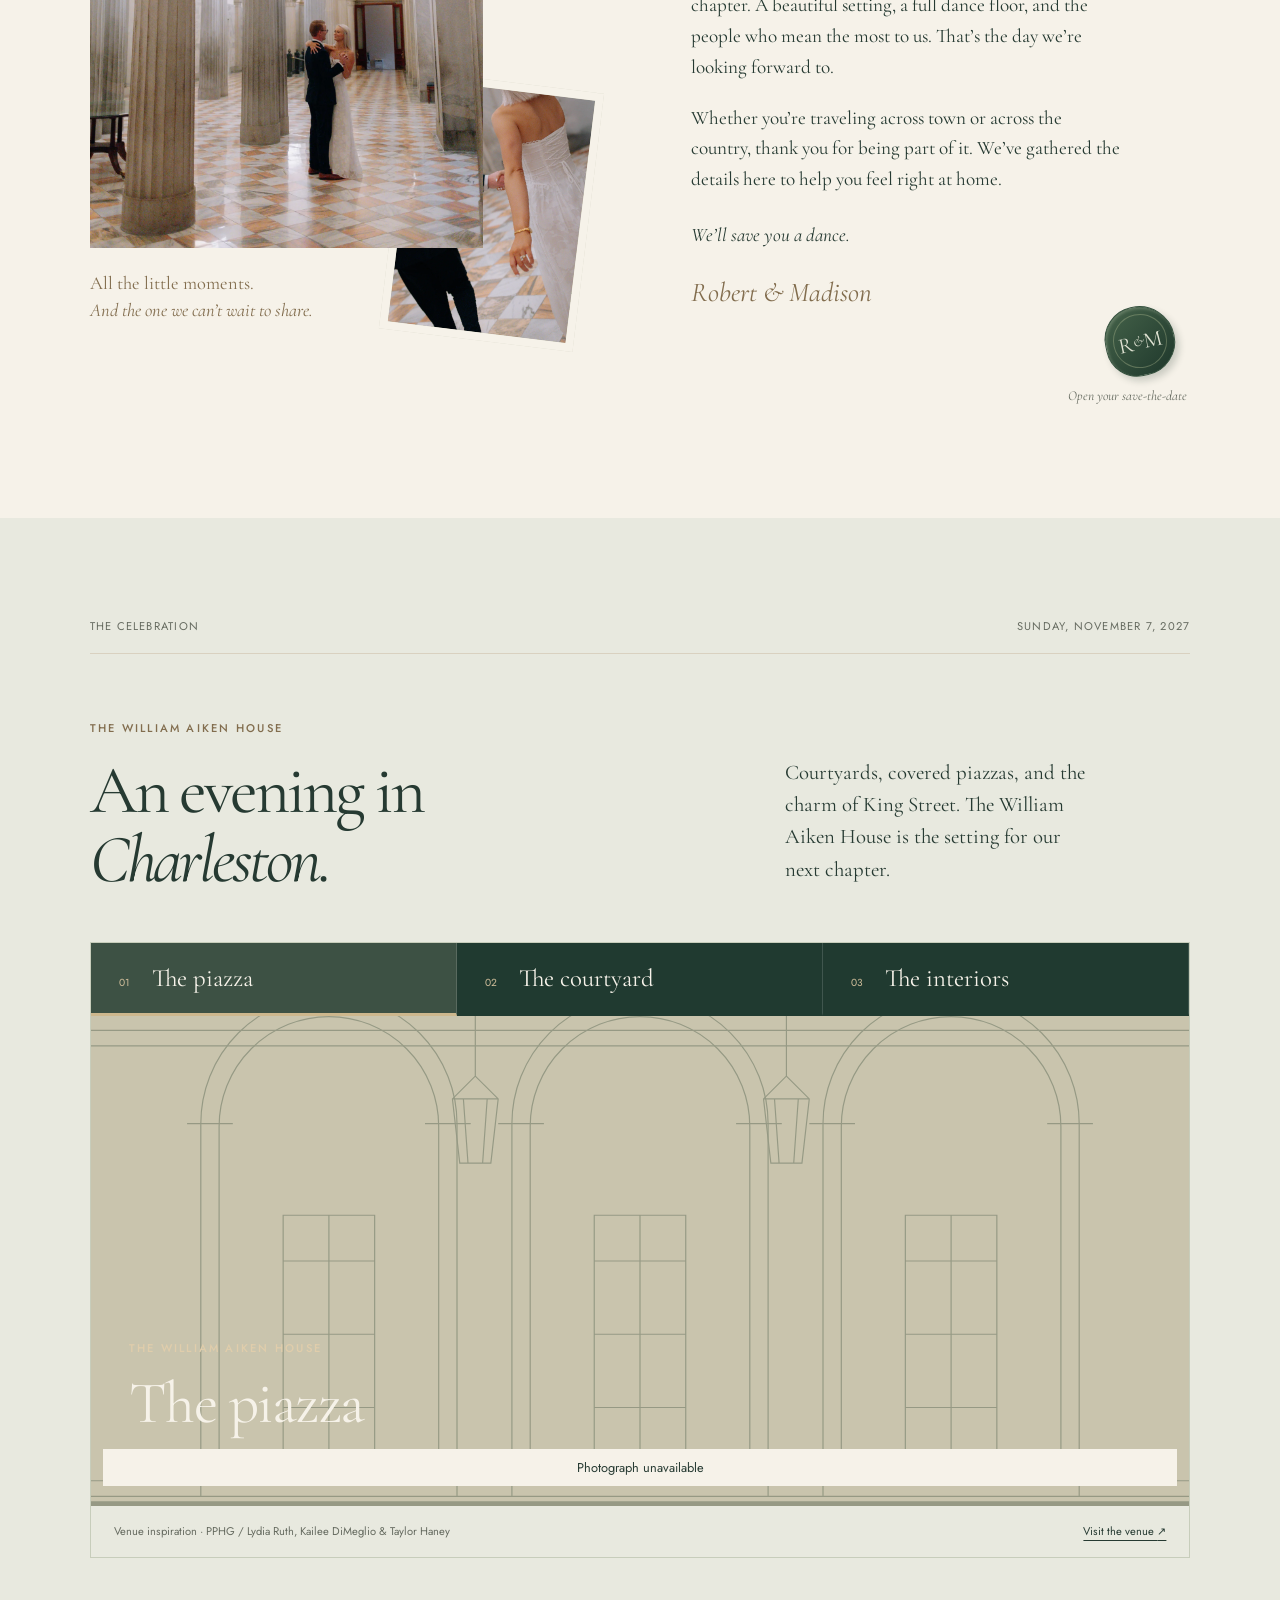
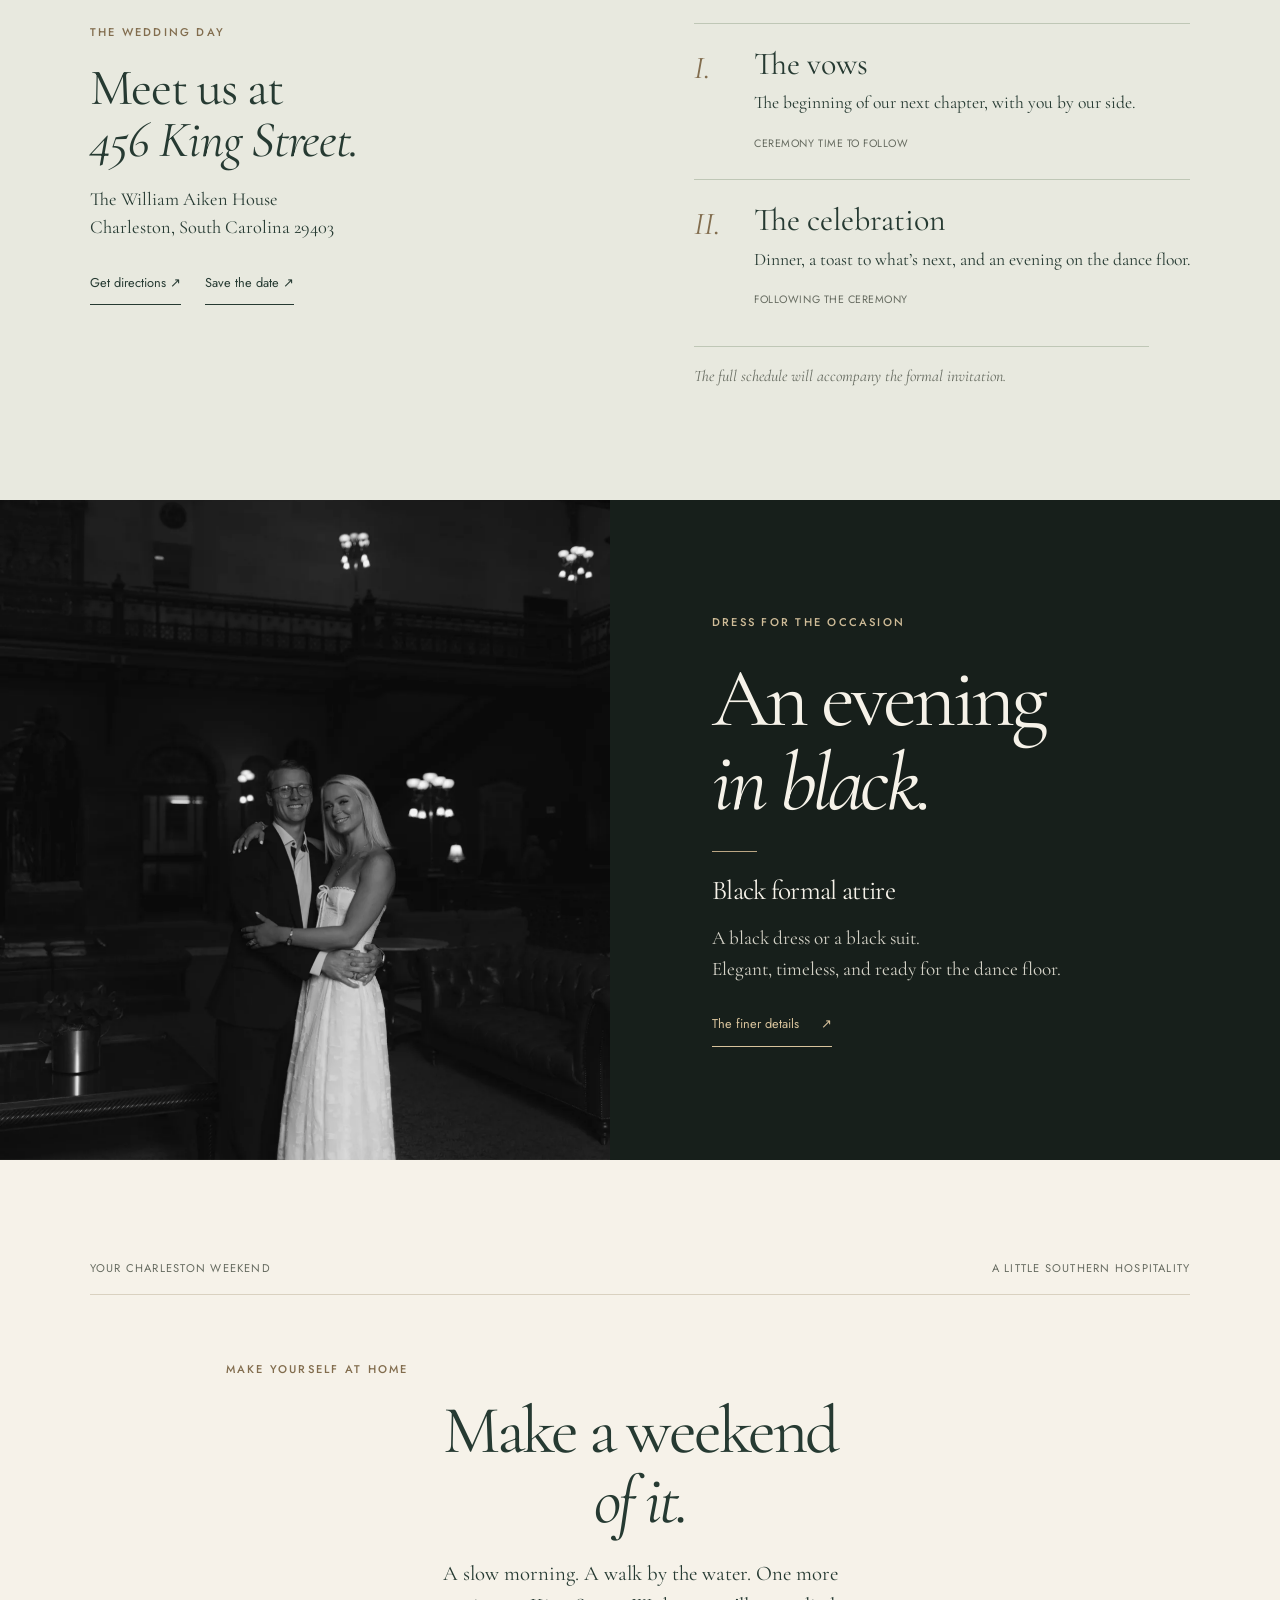
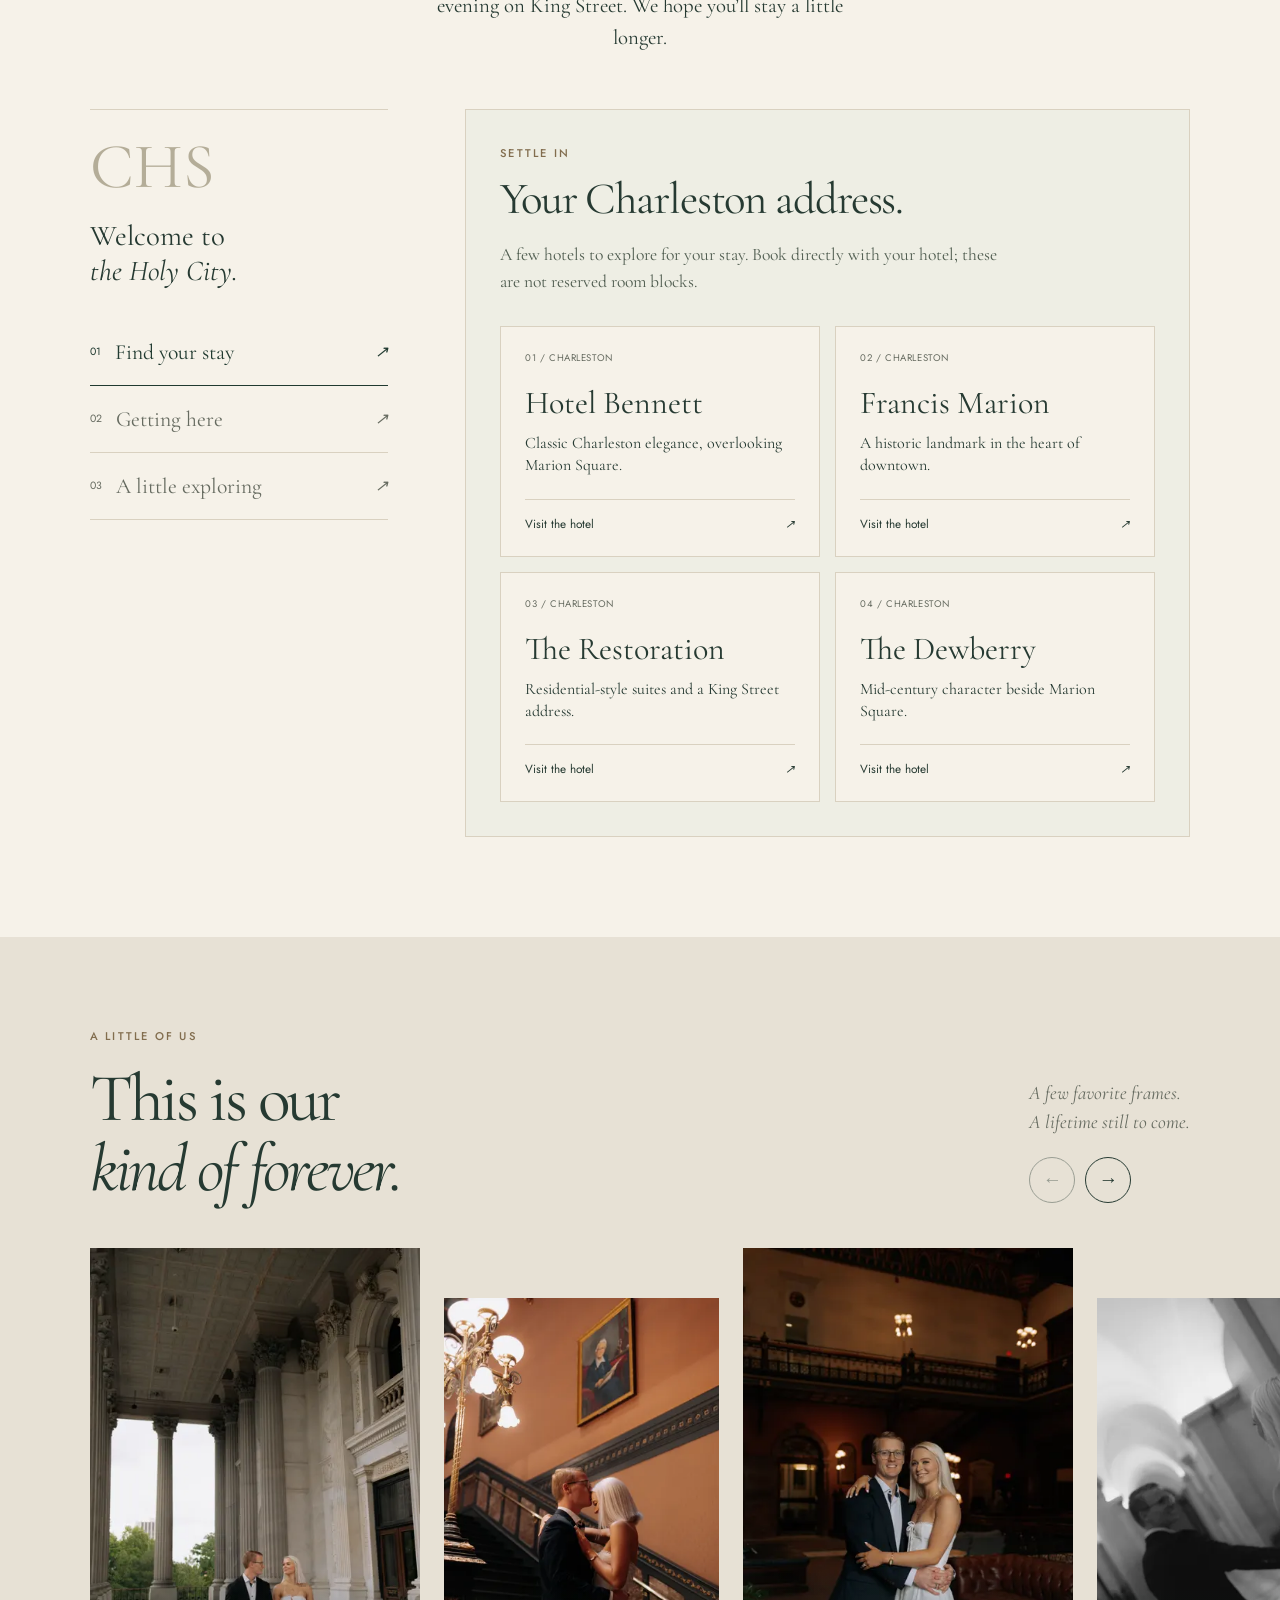
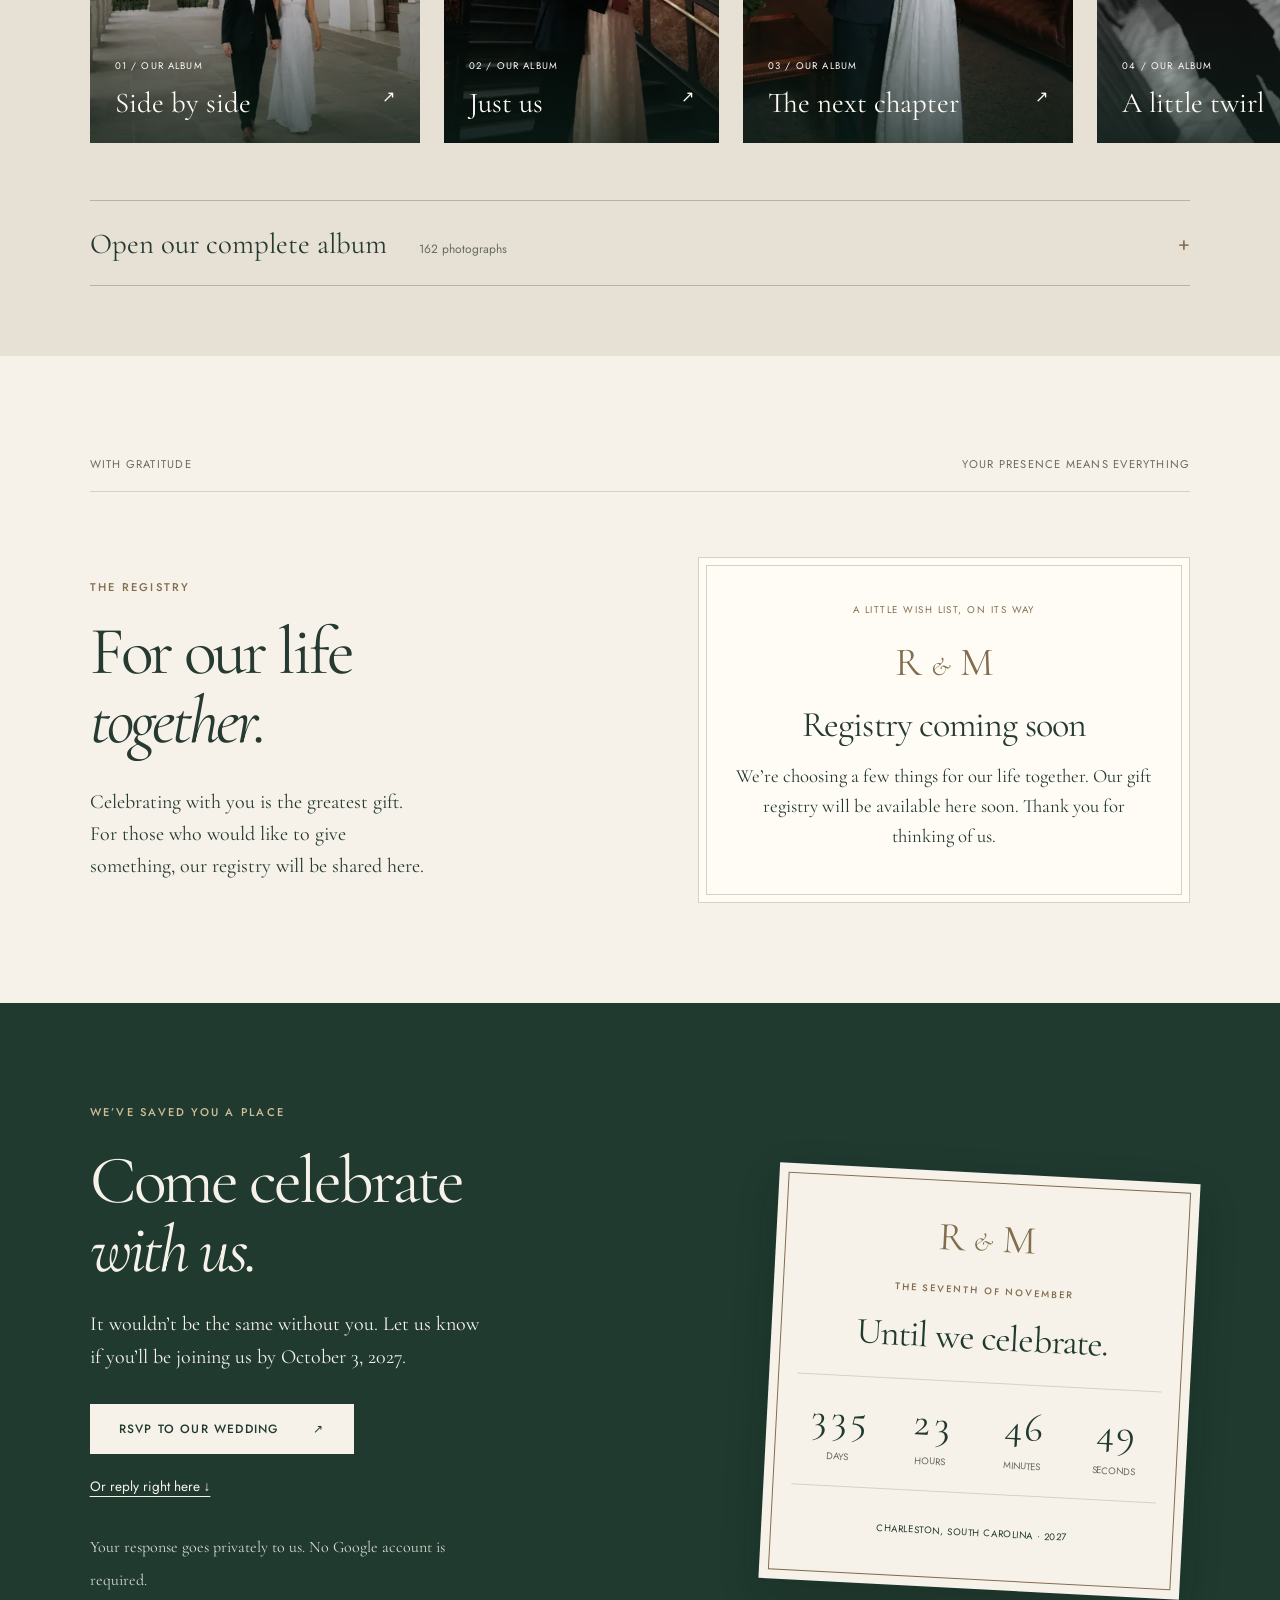
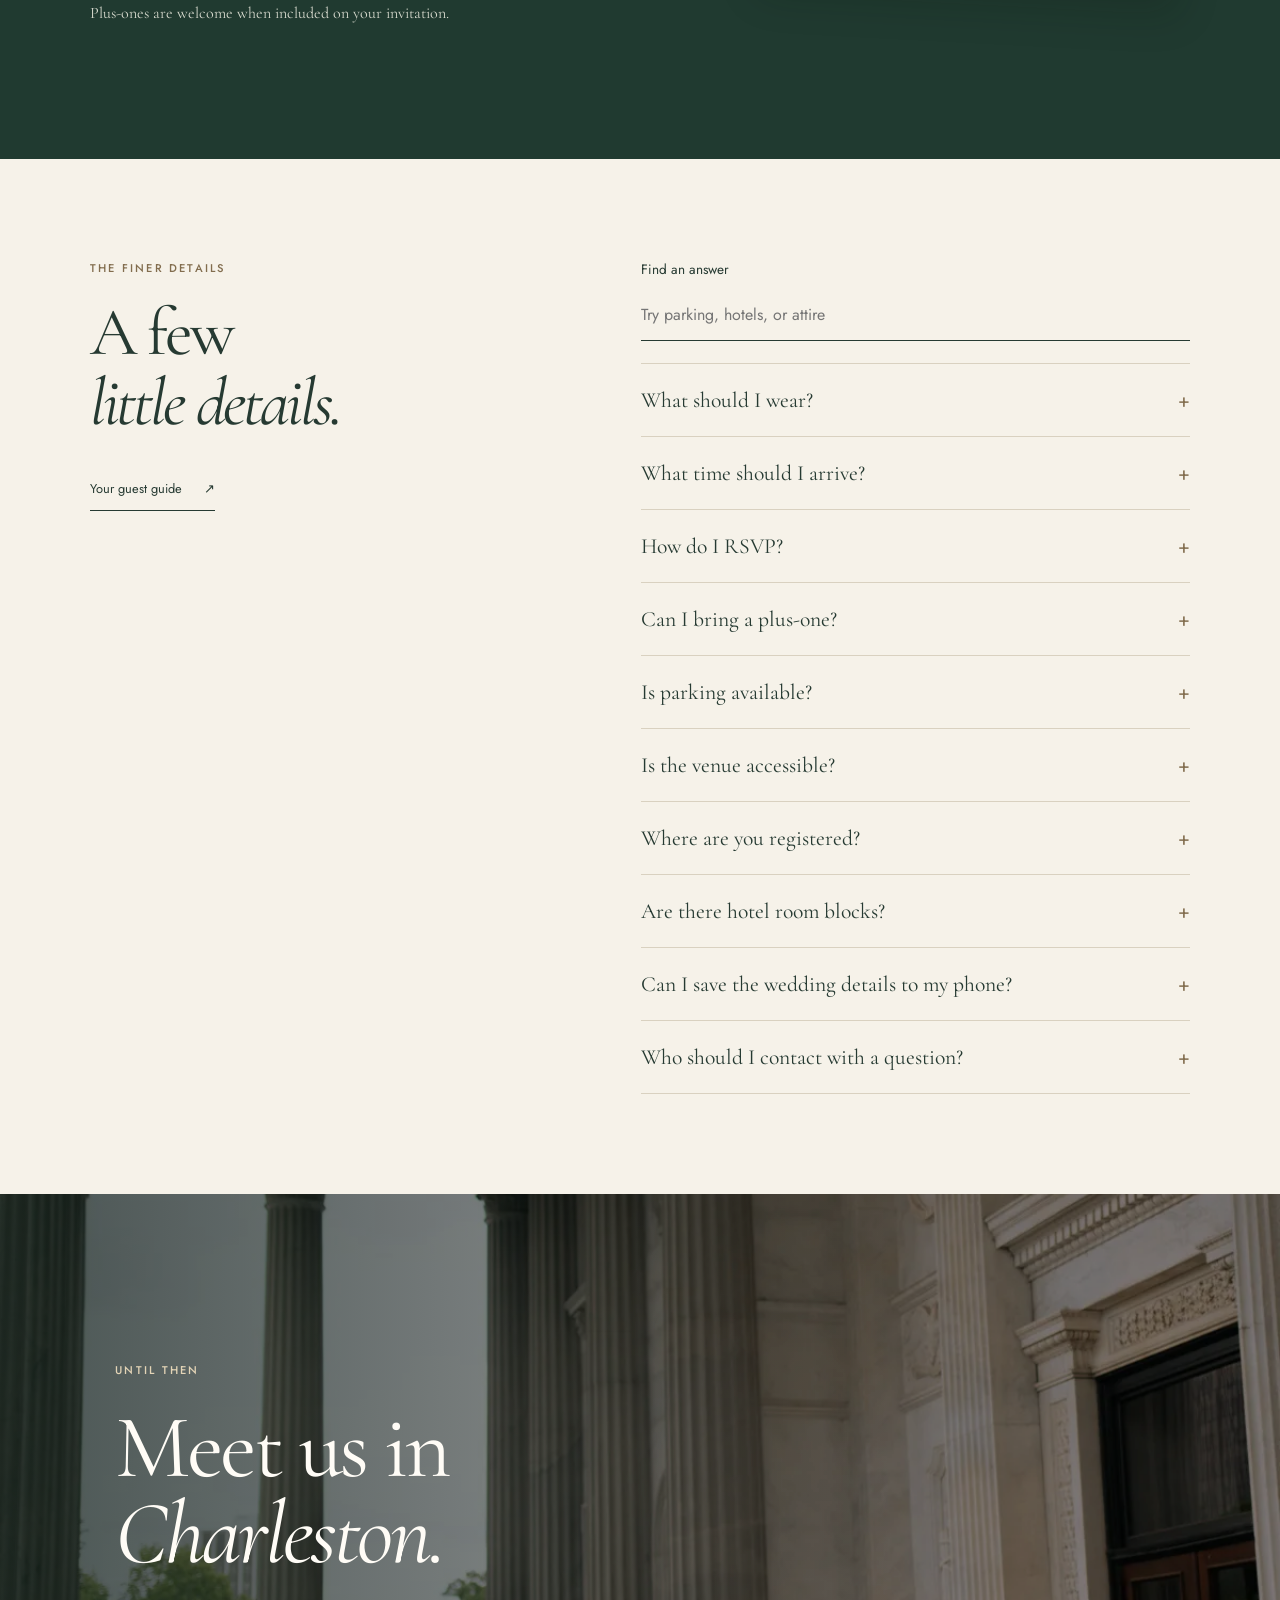
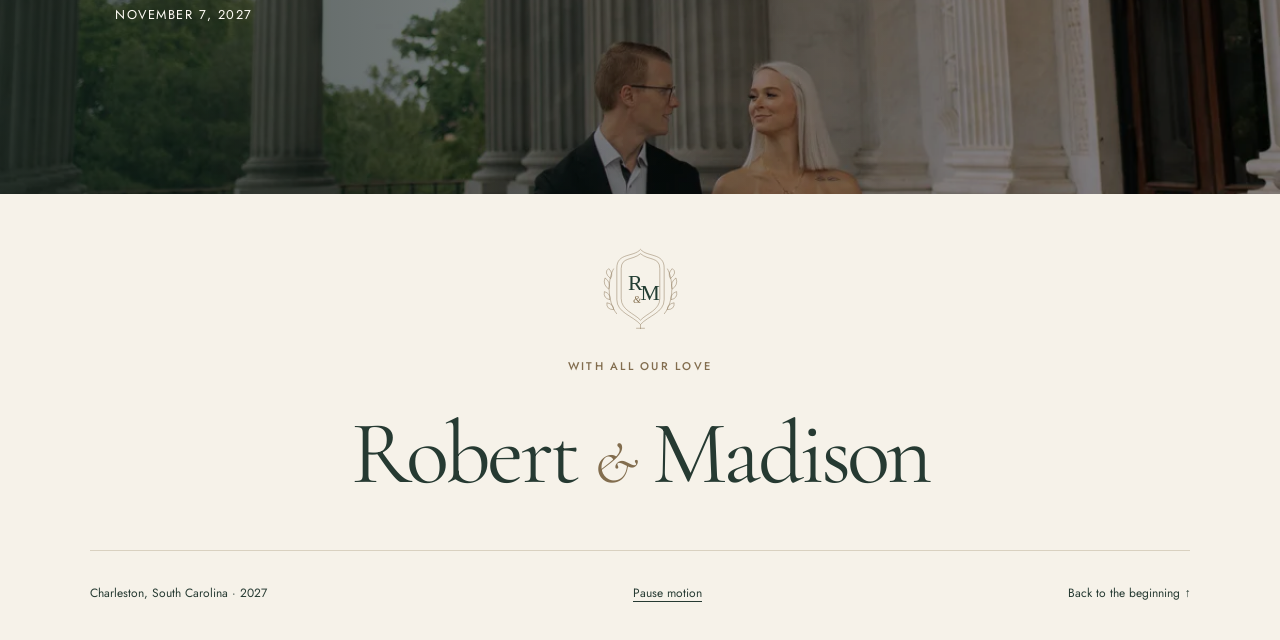
==== commit af216225: "Create a personal Charleston wedding invitation and verify guest flows" ====
--- a/index.html
+++ b/index.html
@@ -1,116 +1,86 @@
-<!doctype html>
+<!DOCTYPE html>
+
 <html lang="en">
 <head>
-<meta charset="utf-8"><meta name="viewport" content="width=device-width,initial-scale=1,viewport-fit=cover">
-<meta name="theme-color" content="#f4f0e6"><meta name="description" content="Robert Fisher & Madison Muschik. November 7, 2027. A Charleston wedding at The William Aiken House. Join the celebration.">
-<meta property="og:title" content="Robert & Madison — Meet us in Charleston"><meta property="og:description" content="November 7, 2027 · The William Aiken House · Charleston, South Carolina"><meta property="og:type" content="website"><meta property="og:url" content="https://rfisher55.github.io/wedding/">
-<title>Robert & Madison — Meet us in Charleston · November 7, 2027</title>
-<link rel="canonical" href="https://rfisher55.github.io/wedding/">
-<link rel="preconnect" href="https://fonts.googleapis.com"><link rel="preconnect" href="https://fonts.gstatic.com" crossorigin><link rel="preconnect" href="https://www.pphgcharleston.com">
-<link href="https://fonts.googleapis.com/css2?family=Cormorant+Garamond:ital,wght@0,400;0,500;0,600;1,400;1,500&family=Jost:wght@400;500;600&display=swap" rel="stylesheet">
-<link rel="icon" href="data:image/svg+xml,%3Csvg xmlns='http://www.w3.org/2000/svg' viewBox='0 0 64 64'%3E%3Crect width='64' height='64' rx='32' fill='%23192f28'/%3E%3Ctext x='32' y='41' text-anchor='middle' font-size='26' fill='%23f4f0e6' font-family='serif'%3ER%26M%3C/text%3E%3C/svg%3E">
-<link rel="stylesheet" href="src/style.css?v=charleston-3">
+<meta charset="utf-8"/><meta content="width=device-width,initial-scale=1,viewport-fit=cover" name="viewport"/>
+<meta content="#f4f0e6" name="theme-color"/><meta content="Robert Fisher &amp; Madison Muschik. November 7, 2027. A Charleston wedding at The William Aiken House. Join the celebration." name="description"/>
+<meta content="Robert &amp; Madison — Meet us in Charleston" property="og:title"/><meta content="November 7, 2027 · The William Aiken House · Charleston, South Carolina" property="og:description"/><meta content="website" property="og:type"/><meta content="https://rfisher55.github.io/wedding/" property="og:url"/>
+<title>Robert &amp; Madison — Meet us in Charleston · November 7, 2027</title>
+<link href="https://rfisher55.github.io/wedding/" rel="canonical"/>
+<link href="https://fonts.googleapis.com" rel="preconnect"/><link crossorigin="" href="https://fonts.gstatic.com" rel="preconnect"/><link href="https://www.pphgcharleston.com" rel="preconnect"/>
+<link href="https://fonts.googleapis.com/css2?family=Cormorant+Garamond:ital,wght@0,400;0,500;0,600;1,400;1,500&amp;family=Jost:wght@400;500;600&amp;display=swap" rel="stylesheet"/>
+<link href="data:image/svg+xml,%3Csvg xmlns='http://www.w3.org/2000/svg' viewBox='0 0 64 64'%3E%3Crect width='64' height='64' rx='32' fill='%23192f28'/%3E%3Ctext x='32' y='41' text-anchor='middle' font-size='26' fill='%23f4f0e6' font-family='serif'%3ER%26M%3C/text%3E%3C/svg%3E" rel="icon"/>
+<link href="src/style.css?v=charleston-4" rel="stylesheet"/>
 </head>
 <body>
 <a class="skip" href="#main">Skip to content</a>
 <header class="header" id="siteHeader">
-<a class="monogram" href="#home" aria-label="Robert and Madison, home">R<i>&</i>M</a>
-<nav class="desktop-nav" aria-label="Wedding navigation"><a href="#story">A note from us</a><a href="#details">The wedding</a><a href="#travel">Charleston</a><a href="#gallery">Our photos</a><a href="#registry">Registry</a><a href="#rsvp">RSVP</a></nav>
-<div class="header-actions"><button class="guide-trigger" data-dialog="guideDialog" type="button" hidden>Guest guide <span aria-hidden="true">↗</span></button><button class="menu-toggle" data-dialog="menuDialog" type="button" aria-label="Open navigation" aria-haspopup="dialog" hidden><span></span><span></span></button></div>
-<div class="progress" aria-hidden="true"></div>
+<a aria-label="Robert and Madison, home" class="monogram" href="#home">R<i>&amp;</i>M</a>
+<nav aria-label="Wedding navigation" class="desktop-nav"><a href="#story">Our wedding</a><a href="#details">The day</a><a href="#travel">Charleston</a><a href="#gallery">Our album</a><a href="#registry">Registry</a><a href="#rsvp">RSVP</a></nav>
+<div class="header-actions"><button class="guide-trigger" data-dialog="guideDialog" hidden="" type="button">Guest guide <span aria-hidden="true">↗</span></button><button aria-haspopup="dialog" aria-label="Open navigation" class="menu-toggle" data-dialog="menuDialog" hidden="" type="button"><span></span><span></span></button></div>
+<div aria-hidden="true" class="progress"></div>
 </header>
 <main id="main">
-<section class="hero" id="home" aria-labelledby="heroTitle">
-<div class="hero-copy">
-<p class="eyebrow entrance">Together with their families</p>
-<h1 id="heroTitle"><span class="entrance">Robert</span><span class="second-name entrance"><em>&</em> Madison</span></h1>
-<p class="hero-script entrance">Meet us in Charleston.</p>
-<p class="hero-date entrance">Sunday, November 7, 2027<br><span>The William Aiken House</span></p>
-<a class="button entrance" href="#details">Discover the celebration <span aria-hidden="true">↗</span></a>
-<div class="hero-foot entrance"><span class="small-rule"></span><span>One beautiful day.<br>All our favorite people.</span></div>
-</div>
-<div class="hero-visual entrance">
-<div class="arch-frame"><div class="hero-image media"><img class="hero-photo" src="public/photos/054.webp" srcset="public/photos/054-sm.webp 427w, public/photos/054.webp 1200w" sizes="(max-width:640px) 90vw, 48vw" alt="Robert and Madison smiling together" width="1200" height="1800" fetchpriority="high" decoding="async"><span class="image-fallback" aria-hidden="true">Robert & Madison</span></div></div>
-<div class="date-seal" aria-label="November 7, 2027"><span>November</span><strong>07</strong><span>Two thousand twenty-seven</span></div>
-<span class="vertical-caption" aria-hidden="true">CHARLESTON, SOUTH CAROLINA</span>
-<a href="#story" class="scroll-pill" aria-label="Scroll to a note from us"><span aria-hidden="true">↓</span></a>
-</div>
-</section>
-<div class="occasion-bar"><span>Charleston, South Carolina</span><span class="bar-flower" aria-hidden="true">✳</span><span>Sunday, November 7, 2027</span><span class="bar-flower" aria-hidden="true">✳</span><span>A celebration of love & family</span></div>
-
-<nav class="guest-shortcuts" aria-label="Guest essentials"><a href="#rsvp"><span>01</span>Kindly reply <i aria-hidden="true">↗</i></a><a href="https://www.google.com/maps/dir/?api=1&amp;destination=The+William+Aiken+House+456+King+Street+Charleston+SC" target="_blank" rel="noopener noreferrer"><span>02</span>Get directions <i aria-hidden="true">↗</i></a><a href="#travel" data-open-tab="stay"><span>03</span>Find a stay <i aria-hidden="true">↗</i></a><a href="#registry"><span>04</span>Our registry <i aria-hidden="true">↗</i></a></nav>
-
-<section class="letter-section section" id="story" aria-labelledby="storyTitle">
-<div class="section-label reveal"><span>01 / With love</span><span>To our favorite people</span></div>
-<div class="letter-layout">
-<div class="letter-intro reveal"><p class="eyebrow">The next chapter</p><h2 id="storyTitle">Some days<br>stay with you<br><em>forever.</em></h2><p>This will be one of ours. And we’re so glad you’ll be part of it.</p><div class="signature">Robert & Madison</div></div>
-<div class="correspondence reveal"><div class="envelope" aria-hidden="true"><span>To our favorite people</span></div><article class="letter-paper"><span class="paper-monogram" aria-hidden="true">R <i>&</i> M</span><p>We’re bringing our favorite people together in Charleston.</p><p>Join us in Charleston as we begin our next chapter as husband and wife. We’re looking forward to a beautiful evening, a full dance floor, and, most of all, celebrating with you.</p><p class="letter-signoff">We’ll save you a dance.</p><span class="eyebrow">November 7, 2027</span></article><button class="wax-seal" type="button" data-dialog="noteDialog" aria-label="Open the save-the-date card" hidden><span>R<i>&</i>M</span></button><span class="seal-hint" hidden>Open the save-the-date ↗</span></div>
-</div>
-</section>
-
-<section class="venue section" id="details" aria-labelledby="venueTitle">
-<div class="section-label reveal"><span>02 / The wedding</span><span>456 King Street</span></div>
-<div class="venue-title reveal"><div><p class="eyebrow">The William Aiken House</p><h2 id="venueTitle">A world of its own.<br><em>Right on King Street.</em></h2></div><p>Beyond the gates: open-air piazzas, intimate courtyards, and a setting that feels unmistakably Charleston.</p></div>
+<section aria-labelledby="heroTitle" class="hero" id="home"><figure class="hero-portrait portrait-left entrance"><div class="media"><img alt="Robert and Madison sharing a kiss beside the grand staircase" decoding="async" fetchpriority="high" height="1800" src="public/photos/017.webp" width="1200"/></div><figcaption>A love like ours.</figcaption></figure><div class="hero-copy"><img alt="Robert and Madison monogram" class="wedding-crest entrance" height="140" src="public/rm-crest.svg" width="120"/><p class="eyebrow entrance">Together with their families</p><h1 class="entrance" id="heroTitle">Robert<span class="name-amp">&amp;</span>Madison</h1><p class="hero-script entrance">invite you to celebrate</p><p class="hero-date entrance">Sunday, November 7, 2027<br/><span>The William Aiken House · Charleston</span></p><a class="button entrance" href="#rsvp">Kindly RSVP <span aria-hidden="true">↗</span></a><a class="hero-explore entrance" href="#details">Explore our wedding <span aria-hidden="true">↓</span></a></div><figure class="hero-portrait portrait-right entrance"><div class="media"><img alt="Robert and Madison smiling together" class="hero-photo" decoding="async" fetchpriority="high" height="1800" src="public/photos/054.webp" width="1200"/></div><figcaption>Our next chapter.</figcaption></figure><div class="hero-bottom"><span>Charleston, South Carolina</span><span>With our favorite people, in our favorite chapter.</span><span>11 · 07 · 27</span></div></section>
+<div class="occasion-bar"><span>One beautiful day</span><i aria-hidden="true">✦</i><span>A lifetime together</span><i aria-hidden="true">✦</i><span>November 7, 2027</span></div>
+<nav aria-label="Guest essentials" class="guest-shortcuts"><a href="#details"><span>01</span>The celebration <i aria-hidden="true">↗</i></a><a data-open-tab="stay" href="#travel"><span>02</span>Your Charleston stay <i aria-hidden="true">↗</i></a><a href="#gallery"><span>03</span>A little of us <i aria-hidden="true">↗</i></a><a href="#rsvp"><span>04</span>Save your seat <i aria-hidden="true">↗</i></a></nav>
+<section aria-labelledby="storyTitle" class="letter-section section" id="story"><div class="section-label"><span>A note from us</span><span>With love, Robert &amp; Madison</span></div><div class="letter-layout"><div class="letter-photos reveal"><figure class="letter-photo-main media"><img alt="Robert and Madison together beneath a vaulted hallway" decoding="async" height="1800" loading="lazy" src="public/photos/085.webp" width="1200"/></figure><figure class="letter-photo-small media"><img alt="A close-up of Robert and Madison holding hands" decoding="async" height="1800" loading="lazy" src="public/photos/093.webp" width="1200"/></figure><p>All the little moments.<br/><em>And the one we can’t wait to share.</em></p></div><div class="correspondence reveal"><p class="eyebrow">To the people we love</p><h2 id="storyTitle">The best part?<br/><em>Having you there.</em></h2><article class="letter-paper"><p>We’re getting married, and we can’t wait to celebrate with you.</p><p>Join us in Charleston for the beginning of our next chapter. A beautiful setting, a full dance floor, and the people who mean the most to us. That’s the day we’re looking forward to.</p><p>Whether you’re traveling across town or across the country, thank you for being part of it. We’ve gathered the details here to help you feel right at home.</p><p class="letter-signoff">We’ll save you a dance.</p><div class="signature">Robert &amp; Madison</div></article><button aria-label="Open the save-the-date card" class="wax-seal" data-dialog="noteDialog" hidden="" type="button"><span>R<i>&amp;</i>M</span></button><span class="seal-hint" hidden="">Open your save-the-date</span></div></div></section>
+<section aria-labelledby="venueTitle" class="venue section" id="details">
+<div class="section-label reveal"><span>The celebration</span><span>Sunday, November 7, 2027</span></div>
+<div class="venue-title reveal"><div><p class="eyebrow">The William Aiken House</p><h2 id="venueTitle">An evening in<br/><em>Charleston.</em></h2></div><p>Courtyards, covered piazzas, and the charm of King Street. The William Aiken House is the setting for our next chapter.</p></div>
 <div class="venue-experience reveal">
-<div class="scene-controls" role="tablist" aria-label="Discover the venue" hidden><button type="button" role="tab" id="scene-tab-0" aria-controls="scene-0" aria-selected="true" tabindex="0"><small>01</small>The piazza</button><button type="button" role="tab" id="scene-tab-1" aria-controls="scene-1" aria-selected="false" tabindex="-1"><small>02</small>The courtyard</button><button type="button" role="tab" id="scene-tab-2" aria-controls="scene-2" aria-selected="false" tabindex="-1"><small>03</small>The interiors</button></div>
-<div class="scene-stage"><figure class="scene media" id="scene-0" aria-labelledby="scene-tab-0"><img referrerpolicy="no-referrer" class="" src="https://www.pphgcharleston.com/wp-content/uploads/2021/12/DSC_1204-copy-1219x705.jpg" alt="Palmettos and lanterns along the piazza at The William Aiken House" width="1250" height="705" loading=lazy decoding="async"><figcaption><span class="eyebrow">The William Aiken House</span><h3>The piazza</h3><p>Palmettos, lanterns & a little Southern charm.</p></figcaption></figure><figure class="scene media" id="scene-1" aria-labelledby="scene-tab-1"><img referrerpolicy="no-referrer" class="" src="https://www.pphgcharleston.com/wp-content/uploads/2024/03/Allen_Wedding_kailee_dimeglio_photography-751_web-1250x705.jpg" alt="A garden reception setting in the courtyard at The William Aiken House" width="1250" height="705" loading=lazy decoding="async"><figcaption><span class="eyebrow">The William Aiken House</span><h3>The courtyard</h3><p>A place to gather. An evening to remember.</p></figcaption></figure><figure class="scene media" id="scene-2" aria-labelledby="scene-tab-2"><img referrerpolicy="no-referrer" class="" src="https://www.pphgcharleston.com/wp-content/uploads/2025/12/Final-Gallery-010-1067x705.jpg" alt="A formal dining room set for an event at The William Aiken House" width="1250" height="705" loading=lazy decoding="async"><figcaption><span class="eyebrow">The William Aiken House</span><h3>The interiors</h3><p>A quieter kind of grandeur.</p></figcaption></figure></div>
-<div class="venue-caption"><span>Venue photos: Lydia Ruth, Kailee DiMeglio &amp; Taylor Haney / PPHG</span><a href="https://www.pphgcharleston.com/venues/william-aiken-house/" target="_blank" rel="noopener noreferrer">Visit the venue <span aria-hidden="true">↗</span></a></div>
+<div aria-label="Discover the venue" class="scene-controls" hidden="" role="tablist"><button aria-controls="scene-0" aria-selected="true" id="scene-tab-0" role="tab" tabindex="0" type="button"><small>01</small>The piazza</button><button aria-controls="scene-1" aria-selected="false" id="scene-tab-1" role="tab" tabindex="-1" type="button"><small>02</small>The courtyard</button><button aria-controls="scene-2" aria-selected="false" id="scene-tab-2" role="tab" tabindex="-1" type="button"><small>03</small>The interiors</button></div>
+<div class="scene-stage"><figure aria-labelledby="scene-tab-0" class="scene media" id="scene-0"><img alt="Palmettos and lanterns along the piazza at The William Aiken House" class="" decoding="async" height="705" loading="lazy" referrerpolicy="no-referrer" src="https://www.pphgcharleston.com/wp-content/uploads/2021/12/DSC_1204-copy-1219x705.jpg" width="1250"/><figcaption><span class="eyebrow">The William Aiken House</span><h3>The piazza</h3><p>Palmettos, lanterns &amp; a little Southern charm.</p></figcaption></figure><figure aria-labelledby="scene-tab-1" class="scene media" id="scene-1"><img alt="A garden reception setting in the courtyard at The William Aiken House" class="" decoding="async" height="705" loading="lazy" referrerpolicy="no-referrer" src="https://www.pphgcharleston.com/wp-content/uploads/2024/03/Allen_Wedding_kailee_dimeglio_photography-751_web-1250x705.jpg" width="1250"/><figcaption><span class="eyebrow">The William Aiken House</span><h3>The courtyard</h3><p>A place to gather. An evening to remember.</p></figcaption></figure><figure aria-labelledby="scene-tab-2" class="scene media" id="scene-2"><img alt="A formal dining room set for an event at The William Aiken House" class="" decoding="async" height="705" loading="lazy" referrerpolicy="no-referrer" src="https://www.pphgcharleston.com/wp-content/uploads/2025/12/Final-Gallery-010-1067x705.jpg" width="1250"/><figcaption><span class="eyebrow">The William Aiken House</span><h3>The interiors</h3><p>A quieter kind of grandeur.</p></figcaption></figure></div>
+<div class="venue-caption"><span>Venue inspiration · PPHG / Lydia Ruth, Kailee DiMeglio &amp; Taylor Haney</span><a href="https://www.pphgcharleston.com/venues/william-aiken-house/" rel="noopener noreferrer" target="_blank">Visit the venue <span aria-hidden="true">↗</span></a></div>
 </div>
 <div class="evening">
-<div class="evening-intro reveal"><p class="eyebrow">Sunday, November 7</p><h3>A day for us.<br><em>An evening for everyone.</em></h3><a class="text-link" href="public/robert-madison.ics" download>Save the date <span aria-hidden="true">↗</span></a></div>
+<div class="evening-intro reveal"><p class="eyebrow">The wedding day</p><h3>Meet us at<br/><em>456 King Street.</em></h3><p>The William Aiken House<br/>Charleston, South Carolina 29403</p><div class="day-actions"><a class="text-link" href="https://www.google.com/maps/dir/?api=1&amp;destination=The+William+Aiken+House+456+King+Street+Charleston+SC" rel="noopener noreferrer" target="_blank">Get directions ↗</a><button class="text-link" data-dialog="calendarDialog" hidden="" type="button">Save the date ↗</button><noscript><a download="" href="public/robert-madison.ics">Save to calendar</a></noscript></div></div>
 <div class="order-of-day"><article class="reveal"><span class="roman">I.</span><div><h4>The vows</h4><p>The beginning of our next chapter, with you by our side.</p><small>Ceremony time to follow</small></div></article><article class="reveal"><span class="roman">II.</span><div><h4>The celebration</h4><p>Dinner, a toast to what’s next, and an evening on the dance floor.</p><small>Following the ceremony</small></div></article><p class="schedule-note">The full schedule will accompany the formal invitation.</p></div>
 </div>
 </section>
-
-<section class="attire section" aria-labelledby="attireTitle"><div class="attire-title reveal"><p class="eyebrow">The dress code</p><h2 id="attireTitle">An evening<br><em>in black.</em></h2></div><div class="attire-detail reveal"><div class="attire-swatch" aria-hidden="true"><span></span><span></span><span></span></div><h3>Black formal attire</h3><p>A black dress or a black suit.<br>Timeless, elegant, and ready to celebrate.</p><a href="#questions" class="text-link">The finer details <span aria-hidden="true">↗</span></a></div></section>
-
-<section class="travel section" id="travel" aria-labelledby="travelTitle">
-<div class="section-label reveal"><span>03 / A Charleston weekend</span><span>Take the scenic route</span></div>
-<div class="travel-heading reveal"><p class="eyebrow">Make yourself at home</p><h2 id="travelTitle">Come for the wedding.<br><em>Stay for Charleston.</em></h2><p>Leave a little room for a slow morning, a walk by the water,<br class="desktop-break"> and one more evening on King Street.</p></div>
+<section aria-labelledby="attireTitle" class="attire" id="attire"><figure class="attire-photo media"><img alt="A black-and-white portrait of Robert and Madison in formal clothing" decoding="async" height="1800" loading="lazy" src="public/photos/046.webp" width="1200"/></figure><div class="attire-copy reveal"><p class="eyebrow">Dress for the occasion</p><h2 id="attireTitle">An evening<br/><em>in black.</em></h2><div class="attire-rule"></div><h3>Black formal attire</h3><p>A black dress or a black suit.<br/>Elegant, timeless, and ready for the dance floor.</p><a class="text-link" href="#questions">The finer details <span aria-hidden="true">↗</span></a></div><p class="attire-footnote">A photograph from our personal album. Please follow the guest dress code above.</p></section>
+<section aria-labelledby="travelTitle" class="travel section" id="travel">
+<div class="section-label reveal"><span>Your Charleston weekend</span><span>A little Southern hospitality</span></div>
+<div class="travel-heading reveal"><p class="eyebrow">Make yourself at home</p><h2 id="travelTitle">Make a weekend<br/><em>of it.</em></h2><p>A slow morning. A walk by the water. One more evening on King Street. We hope you’ll stay a little longer.</p></div>
 <div class="travel-layout">
-<div class="travel-aside"><span class="travel-number" aria-hidden="true">CHS</span><p>A weekend to make<br><em>your own.</em></p><div class="travel-tabs" role="tablist" aria-label="Plan your visit" hidden><button type="button" id="tab-stay" role="tab" aria-controls="panel-stay" aria-selected="true">01 <span>Find your stay</span><i aria-hidden="true">↗</i></button><button type="button" id="tab-arrive" role="tab" aria-controls="panel-arrive" aria-selected="false" tabindex="-1">02 <span>Getting here</span><i aria-hidden="true">↗</i></button><button type="button" id="tab-explore" role="tab" aria-controls="panel-explore" aria-selected="false" tabindex="-1">03 <span>A little exploring</span><i aria-hidden="true">↗</i></button></div></div>
+<div class="travel-aside"><span aria-hidden="true" class="travel-number">CHS</span><p>Welcome to<br/><em>the Holy City.</em></p><div aria-label="Plan your visit" class="travel-tabs" hidden="" role="tablist"><button aria-controls="panel-stay" aria-selected="true" id="tab-stay" role="tab" type="button">01 <span>Find your stay</span><i aria-hidden="true">↗</i></button><button aria-controls="panel-arrive" aria-selected="false" id="tab-arrive" role="tab" tabindex="-1" type="button">02 <span>Getting here</span><i aria-hidden="true">↗</i></button><button aria-controls="panel-explore" aria-selected="false" id="tab-explore" role="tab" tabindex="-1" type="button">03 <span>A little exploring</span><i aria-hidden="true">↗</i></button></div></div>
 <div class="travel-panels">
-<section class="travel-panel" id="panel-stay" aria-labelledby="stayTitle"><p class="eyebrow">Settle in</p><h3 id="stayTitle">Your Charleston address.</h3><p>A few hotels to explore for your stay. Book directly with your hotel; these are not reserved room blocks.</p><div class="hotel-grid"><a class="hotel" href="https://www.hotelbennett.com" target="_blank" rel="noopener noreferrer"><small>01 / CHARLESTON</small><h4>Hotel Bennett</h4><span>Visit the hotel <i aria-hidden="true">↗</i></span></a><a class="hotel" href="https://www.francismarionhotel.com" target="_blank" rel="noopener noreferrer"><small>02 / CHARLESTON</small><h4>Francis Marion</h4><span>Visit the hotel <i aria-hidden="true">↗</i></span></a><a class="hotel" href="https://therestorationhotel.com/boutique-hotel-charleston-sc/" target="_blank" rel="noopener noreferrer"><small>03 / CHARLESTON</small><h4>The Restoration</h4><span>Visit the hotel <i aria-hidden="true">↗</i></span></a><a class="hotel" href="https://thedewberrycharleston.com/" target="_blank" rel="noopener noreferrer"><small>04 / CHARLESTON</small><h4>The Dewberry</h4><span>Visit the hotel <i aria-hidden="true">↗</i></span></a></div></section>
-<section class="travel-panel" id="panel-arrive" aria-labelledby="arriveTitle"><p class="eyebrow">Arriving in Charleston</p><h3 id="arriveTitle">All roads lead to King Street.</h3><div class="travel-item"><span>By air</span><div><h4>Charleston International · CHS</h4><p>Arrange transportation from the airport to your hotel, and leave time to settle in before the celebration.</p><a class="text-link" href="https://iflychs.com" target="_blank" rel="noopener noreferrer">Airport information ↗</a></div></div><div class="travel-item"><span>By car</span><div><h4>456 King Street</h4><p>The venue has no on-site parking. Plan for a rideshare or nearby public parking.</p><a class="text-link" href="https://www.google.com/maps/search/?api=1&amp;query=parking+near+456+King+Street+Charleston+SC" target="_blank" rel="noopener noreferrer">Find nearby parking ↗</a></div></div></section>
-<section class="travel-panel" id="panel-explore" aria-labelledby="exploreTitle"><p class="eyebrow">Between the celebrations</p><h3 id="exploreTitle">A day with no particular hurry.</h3><div class="travel-item"><span>01</span><div><h4>The Battery</h4><p>Make a little time for a waterfront walk.</p><a class="text-link" href="https://www.google.com/maps/search/?api=1&amp;query=The+Battery+Charleston+SC" target="_blank" rel="noopener noreferrer">Find your way ↗</a></div></div><div class="travel-item"><span>02</span><div><h4>King Street</h4><p>Wander a little. Stop wherever catches your eye.</p><a class="text-link" href="https://www.google.com/maps/search/?api=1&amp;query=King+Street+Charleston+SC" target="_blank" rel="noopener noreferrer">Explore King Street ↗</a></div></div><div class="travel-item"><span>03</span><div><h4>Waterfront Park</h4><p>A quiet moment by the water before the evening begins.</p><a class="text-link" href="https://www.google.com/maps/search/?api=1&amp;query=Waterfront+Park+Charleston+SC" target="_blank" rel="noopener noreferrer">Explore the park ↗</a></div></div></section>
+<section aria-labelledby="stayTitle" class="travel-panel" id="panel-stay"><p class="eyebrow">Settle in</p><h3 id="stayTitle">Your Charleston address.</h3><p>A few hotels to explore for your stay. Book directly with your hotel; these are not reserved room blocks.</p><div class="hotel-grid"><a class="hotel" href="https://www.hotelbennett.com" rel="noopener noreferrer" target="_blank"><small>01 / CHARLESTON</small><h4>Hotel Bennett</h4><p>Classic Charleston elegance, overlooking Marion Square.</p><span>Visit the hotel <i aria-hidden="true">↗</i></span></a><a class="hotel" href="https://www.francismarionhotel.com" rel="noopener noreferrer" target="_blank"><small>02 / CHARLESTON</small><h4>Francis Marion</h4><p>A historic landmark in the heart of downtown.</p><span>Visit the hotel <i aria-hidden="true">↗</i></span></a><a class="hotel" href="https://therestorationhotel.com/boutique-hotel-charleston-sc/" rel="noopener noreferrer" target="_blank"><small>03 / CHARLESTON</small><h4>The Restoration</h4><p>Residential-style suites and a King Street address.</p><span>Visit the hotel <i aria-hidden="true">↗</i></span></a><a class="hotel" href="https://thedewberrycharleston.com/" rel="noopener noreferrer" target="_blank"><small>04 / CHARLESTON</small><h4>The Dewberry</h4><p>Mid-century character beside Marion Square.</p><span>Visit the hotel <i aria-hidden="true">↗</i></span></a></div></section>
+<section aria-labelledby="arriveTitle" class="travel-panel" id="panel-arrive"><p class="eyebrow">Arriving in Charleston</p><h3 id="arriveTitle">All roads lead to King Street.</h3><div class="travel-item"><span>By air</span><div><h4>Charleston International · CHS</h4><p>Arrange transportation from the airport to your hotel, and leave time to settle in before the celebration.</p><a class="text-link" href="https://iflychs.com" rel="noopener noreferrer" target="_blank">Airport information ↗</a></div></div><div class="travel-item"><span>By car</span><div><h4>456 King Street</h4><p>There is no on-site venue parking. Plan for a rideshare or nearby public parking. The venue identifies the Visitor’s Center Parking Garage as a nearby option.</p><a class="text-link" href="https://www.google.com/maps/search/?api=1&amp;query=parking+near+456+King+Street+Charleston+SC" rel="noopener noreferrer" target="_blank">Find nearby parking ↗</a></div></div></section>
+<section aria-labelledby="exploreTitle" class="travel-panel" id="panel-explore"><p class="eyebrow">Between the celebrations</p><h3 id="exploreTitle">A day with no particular hurry.</h3><div class="travel-item"><span>01</span><div><h4>The Battery</h4><p>Make a little time for a waterfront walk.</p><a class="text-link" href="https://www.google.com/maps/search/?api=1&amp;query=The+Battery+Charleston+SC" rel="noopener noreferrer" target="_blank">Find your way ↗</a></div></div><div class="travel-item"><span>02</span><div><h4>King Street</h4><p>Wander a little. Stop wherever catches your eye.</p><a class="text-link" href="https://www.google.com/maps/search/?api=1&amp;query=King+Street+Charleston+SC" rel="noopener noreferrer" target="_blank">Explore King Street ↗</a></div></div><div class="travel-item"><span>03</span><div><h4>Waterfront Park</h4><p>A quiet moment by the water before the evening begins.</p><a class="text-link" href="https://www.google.com/maps/search/?api=1&amp;query=Waterfront+Park+Charleston+SC" rel="noopener noreferrer" target="_blank">Explore the park ↗</a></div></div></section>
 </div></div>
 </section>
+<section aria-labelledby="galleryTitle" class="gallery-section personal-gallery" id="gallery">
+<div class="gallery-title section reveal"><div><p class="eyebrow">A little of us</p><h2 id="galleryTitle">This is our<br/><em>kind of forever.</em></h2></div><div class="film-navigation"><p class="gallery-intro-text">A few favorite frames.<br/>A lifetime still to come.</p><div class="film-arrows" hidden=""><button aria-label="Scroll gallery left" class="round-button" id="filmPrev" type="button">←</button><button aria-label="Scroll gallery right" class="round-button" id="filmNext" type="button">→</button></div></div></div>
+<div aria-label="Favorite photographs; scroll horizontally to explore" class="filmstrip" id="filmstrip" tabindex="0"><a class="film-photo media" data-caption="Side by side" data-credit="Robert &amp; Madison" data-photo="" href="public/photos/002.webp"><img alt="Robert and Madison walking together beneath a colonnade" decoding="async" height="1800" loading="lazy" src="public/photos/002-sm.webp" width="1200"/><span class="film-caption"><small>01 / OUR ALBUM</small><span>Side by side <i aria-hidden="true">↗</i></span></span></a><a class="film-photo media" data-caption="Just us" data-credit="Robert &amp; Madison" data-photo="" href="public/photos/017.webp"><img alt="Robert and Madison together on a grand staircase" decoding="async" height="1800" loading="lazy" src="public/photos/017-sm.webp" width="1200"/><span class="film-caption"><small>02 / OUR ALBUM</small><span>Just us <i aria-hidden="true">↗</i></span></span></a><a class="film-photo media" data-caption="The next chapter" data-credit="Robert &amp; Madison" data-photo="" href="public/photos/054.webp"><img alt="Robert and Madison smiling together" decoding="async" height="1800" loading="lazy" src="public/photos/054-sm.webp" width="1200"/><span class="film-caption"><small>03 / OUR ALBUM</small><span>The next chapter <i aria-hidden="true">↗</i></span></span></a><a class="film-photo media" data-caption="A little twirl" data-credit="Robert &amp; Madison" data-photo="" href="public/photos/091.webp"><img alt="A black-and-white photograph of Robert and Madison dancing" decoding="async" height="1800" loading="lazy" src="public/photos/091-sm.webp" width="1200"/><span class="film-caption"><small>04 / OUR ALBUM</small><span>A little twirl <i aria-hidden="true">↗</i></span></span></a><a class="film-photo media" data-caption="Hand in hand" data-credit="Robert &amp; Madison" data-photo="" href="public/photos/132.webp"><img alt="Robert and Madison standing together outdoors" decoding="async" height="1800" loading="lazy" src="public/photos/132-sm.webp" width="1200"/><span class="film-caption"><small>05 / OUR ALBUM</small><span>Hand in hand <i aria-hidden="true">↗</i></span></span></a><a class="film-photo media" data-caption="All the little moments" data-credit="Robert &amp; Madison" data-photo="" href="public/photos/078.webp"><img alt="A black-and-white photograph of Robert and Madison sitting on a staircase" decoding="async" height="1800" loading="lazy" src="public/photos/078-sm.webp" width="1200"/><span class="film-caption"><small>06 / OUR ALBUM</small><span>All the little moments <i aria-hidden="true">↗</i></span></span></a></div>
 
-<section class="gallery-section personal-gallery" id="gallery" aria-labelledby="galleryTitle">
-<div class="gallery-title section reveal"><div><p class="eyebrow">04 / Robert &amp; Madison</p><h2 id="galleryTitle">Our favorite place.<br><em>Together.</em></h2></div><div class="film-navigation"><p class="gallery-intro-text">A few favorite frames.<br>A lifetime still to come.</p><div class="film-arrows" hidden><button class="round-button" id="filmPrev" aria-label="Scroll gallery left" type="button">←</button><button class="round-button" id="filmNext" aria-label="Scroll gallery right" type="button">→</button></div></div></div>
-<div class="filmstrip" id="filmstrip" tabindex="0" aria-label="Favorite photographs; scroll horizontally to explore"><a class="film-photo media" href="public/photos/002.webp" data-photo data-caption="Side by side" data-credit="Robert &amp; Madison"><img src="public/photos/002-sm.webp" alt="Robert and Madison walking together beneath a colonnade" width="1200" height="1800" loading="lazy" decoding="async"><span class="film-caption"><small>01 / OUR ALBUM</small><span>Side by side <i aria-hidden="true">↗</i></span></span></a><a class="film-photo media" href="public/photos/017.webp" data-photo data-caption="Just us" data-credit="Robert &amp; Madison"><img src="public/photos/017-sm.webp" alt="Robert and Madison together on a grand staircase" width="1200" height="1800" loading="lazy" decoding="async"><span class="film-caption"><small>02 / OUR ALBUM</small><span>Just us <i aria-hidden="true">↗</i></span></span></a><a class="film-photo media" href="public/photos/054.webp" data-photo data-caption="The next chapter" data-credit="Robert &amp; Madison"><img src="public/photos/054-sm.webp" alt="Robert and Madison smiling together" width="1200" height="1800" loading="lazy" decoding="async"><span class="film-caption"><small>03 / OUR ALBUM</small><span>The next chapter <i aria-hidden="true">↗</i></span></span></a><a class="film-photo media" href="public/photos/091.webp" data-photo data-caption="A little twirl" data-credit="Robert &amp; Madison"><img src="public/photos/091-sm.webp" alt="A black-and-white photograph of Robert and Madison dancing" width="1200" height="1800" loading="lazy" decoding="async"><span class="film-caption"><small>04 / OUR ALBUM</small><span>A little twirl <i aria-hidden="true">↗</i></span></span></a><a class="film-photo media" href="public/photos/132.webp" data-photo data-caption="Hand in hand" data-credit="Robert &amp; Madison"><img src="public/photos/132-sm.webp" alt="Robert and Madison standing together outdoors" width="1200" height="1800" loading="lazy" decoding="async"><span class="film-caption"><small>05 / OUR ALBUM</small><span>Hand in hand <i aria-hidden="true">↗</i></span></span></a><a class="film-photo media" href="public/photos/078.webp" data-photo data-caption="All the little moments" data-credit="Robert &amp; Madison"><img src="public/photos/078-sm.webp" alt="A black-and-white photograph of Robert and Madison sitting on a staircase" width="1200" height="1800" loading="lazy" decoding="async"><span class="film-caption"><small>06 / OUR ALBUM</small><span>All the little moments <i aria-hidden="true">↗</i></span></span></a></div>
-<div class="gallery-tools"><p class="photo-count-note">162 photographs, one very happy couple.</p><a class="text-link" href="https://www.dropbox.com/scl/fo/0fgpxt1pfj02w6k345qbc/AIWaNzSLR_rJeV5KMeHdOHM?rlkey=eqi04m7s1qfjkzis2f96wuw8g&amp;dl=0" target="_blank" rel="noopener noreferrer">Open the full-resolution album ↗</a></div>
-<div class="photo-grid" id="photoGrid" aria-label="Our photo album"><a class="photo-tile" href="public/photos/001.webp" data-photo data-caption="Robert &amp; Madison" data-credit="From our photo album"><img src="public/photos/001-sm.webp" alt="Robert and Madison, photograph 1 from our album" width="1200" height="1800" loading="lazy" decoding="async"></a><a class="photo-tile" href="public/photos/003.webp" data-photo data-caption="Robert &amp; Madison" data-credit="From our photo album"><img src="public/photos/003-sm.webp" alt="Robert and Madison, photograph 3 from our album" width="1200" height="1800" loading="lazy" decoding="async"></a><a class="photo-tile" href="public/photos/004.webp" data-photo data-caption="Robert &amp; Madison" data-credit="From our photo album"><img src="public/photos/004-sm.webp" alt="Robert and Madison, photograph 4 from our album" width="1200" height="1800" loading="lazy" decoding="async"></a><a class="photo-tile" href="public/photos/005.webp" data-photo data-caption="Robert &amp; Madison" data-credit="From our photo album"><img src="public/photos/005-sm.webp" alt="Robert and Madison, photograph 5 from our album" width="1200" height="1800" loading="lazy" decoding="async"></a><a class="photo-tile" href="public/photos/006.webp" data-photo data-caption="Robert &amp; Madison" data-credit="From our photo album"><img src="public/photos/006-sm.webp" alt="Robert and Madison, photograph 6 from our album" width="1200" height="1800" loading="lazy" decoding="async"></a><a class="photo-tile" href="public/photos/007.webp" data-photo data-caption="Robert &amp; Madison" data-credit="From our photo album"><img src="public/photos/007-sm.webp" alt="Robert and Madison, photograph 7 from our album" width="1200" height="1800" loading="lazy" decoding="async"></a><a class="photo-tile" href="public/photos/008.webp" data-photo data-caption="Robert &amp; Madison" data-credit="From our photo album"><img src="public/photos/008-sm.webp" alt="Robert and Madison, photograph 8 from our album" width="1200" height="1800" loading="lazy" decoding="async"></a><a class="photo-tile" href="public/photos/009.webp" data-photo data-caption="Robert &amp; Madison" data-credit="From our photo album"><img src="public/photos/009-sm.webp" alt="Robert and Madison, photograph 9 from our album" width="1200" height="1800" loading="lazy" decoding="async"></a><a class="photo-tile" href="public/photos/010.webp" data-photo data-caption="Robert &amp; Madison" data-credit="From our photo album"><img src="public/photos/010-sm.webp" alt="Robert and Madison, photograph 10 from our album" width="1200" height="1800" loading="lazy" decoding="async"></a><a class="photo-tile" href="public/photos/011.webp" data-photo data-caption="Robert &amp; Madison" data-credit="From our photo album"><img src="public/photos/011-sm.webp" alt="Robert and Madison, photograph 11 from our album" width="1200" height="1800" loading="lazy" decoding="async"></a><a class="photo-tile" href="public/photos/012.webp" data-photo data-caption="Robert &amp; Madison" data-credit="From our photo album"><img src="public/photos/012-sm.webp" alt="Robert and Madison, photograph 12 from our album" width="1200" height="1800" loading="lazy" decoding="async"></a><a class="photo-tile" href="public/photos/013.webp" data-photo data-caption="Robert &amp; Madison" data-credit="From our photo album"><img src="public/photos/013-sm.webp" alt="Robert and Madison, photograph 13 from our album" width="1200" height="1800" loading="lazy" decoding="async"></a><a class="photo-tile" href="public/photos/014.webp" data-photo data-caption="Robert &amp; Madison" data-credit="From our photo album"><img src="public/photos/014-sm.webp" alt="Robert and Madison, photograph 14 from our album" width="1200" height="1800" loading="lazy" decoding="async"></a><a class="photo-tile" href="public/photos/015.webp" data-photo data-caption="Robert &amp; Madison" data-credit="From our photo album"><img src="public/photos/015-sm.webp" alt="Robert and Madison, photograph 15 from our album" width="1200" height="1800" loading="lazy" decoding="async"></a><a class="photo-tile" href="public/photos/016.webp" data-photo data-caption="Robert &amp; Madison" data-credit="From our photo album"><img src="public/photos/016-sm.webp" alt="Robert and Madison, photograph 16 from our album" width="1200" height="1800" loading="lazy" decoding="async"></a><a class="photo-tile" href="public/photos/018.webp" data-photo data-caption="Robert &amp; Madison" data-credit="From our photo album"><img src="public/photos/018-sm.webp" alt="Robert and Madison, photograph 18 from our album" width="1200" height="1800" loading="lazy" decoding="async"></a><a class="photo-tile" href="public/photos/019.webp" data-photo data-caption="Robert &amp; Madison" data-credit="From our photo album"><img src="public/photos/019-sm.webp" alt="Robert and Madison, photograph 19 from our album" width="1200" height="1800" loading="lazy" decoding="async"></a><a class="photo-tile" href="public/photos/020.webp" data-photo data-caption="Robert &amp; Madison" data-credit="From our photo album"><img src="public/photos/020-sm.webp" alt="Robert and Madison, photograph 20 from our album" width="1200" height="1800" loading="lazy" decoding="async"></a><a class="photo-tile" href="public/photos/021.webp" data-photo data-caption="Robert &amp; Madison" data-credit="From our photo album"><img src="public/photos/021-sm.webp" alt="Robert and Madison, photograph 21 from our album" width="1200" height="1800" loading="lazy" decoding="async"></a><a class="photo-tile" href="public/photos/022.webp" data-photo data-caption="Robert &amp; Madison" data-credit="From our photo album"><img src="public/photos/022-sm.webp" alt="Robert and Madison, photograph 22 from our album" width="1200" height="1800" loading="lazy" decoding="async"></a><a class="photo-tile" href="public/photos/023.webp" data-photo data-caption="Robert &amp; Madison" data-credit="From our photo album"><img src="public/photos/023-sm.webp" alt="Robert and Madison, photograph 23 from our album" width="1200" height="1800" loading="lazy" decoding="async"></a><a class="photo-tile" href="public/photos/024.webp" data-photo data-caption="Robert &amp; Madison" data-credit="From our photo album"><img src="public/photos/024-sm.webp" alt="Robert and Madison, photograph 24 from our album" width="1200" height="1800" loading="lazy" decoding="async"></a><a class="photo-tile" href="public/photos/025.webp" data-photo data-caption="Robert &amp; Madison" data-credit="From our photo album"><img src="public/photos/025-sm.webp" alt="Robert and Madison, photograph 25 from our album" width="1200" height="1800" loading="lazy" decoding="async"></a><a class="photo-tile" href="public/photos/026.webp" data-photo data-caption="Robert &amp; Madison" data-credit="From our photo album"><img src="public/photos/026-sm.webp" alt="Robert and Madison, photograph 26 from our album" width="1200" height="1800" loading="lazy" decoding="async"></a><a class="photo-tile" href="public/photos/027.webp" data-photo data-caption="Robert &amp; Madison" data-credit="From our photo album"><img src="public/photos/027-sm.webp" alt="Robert and Madison, photograph 27 from our album" width="1200" height="1800" loading="lazy" decoding="async"></a><a class="photo-tile" href="public/photos/028.webp" data-photo data-caption="Robert &amp; Madison" data-credit="From our photo album"><img src="public/photos/028-sm.webp" alt="Robert and Madison, photograph 28 from our album" width="1200" height="1800" loading="lazy" decoding="async"></a><a class="photo-tile" href="public/photos/029.webp" data-photo data-caption="Robert &amp; Madison" data-credit="From our photo album"><img src="public/photos/029-sm.webp" alt="Robert and Madison, photograph 29 from our album" width="1200" height="1800" loading="lazy" decoding="async"></a><a class="photo-tile" href="public/photos/030.webp" data-photo data-caption="Robert &amp; Madison" data-credit="From our photo album"><img src="public/photos/030-sm.webp" alt="Robert and Madison, photograph 30 from our album" width="1200" height="1800" loading="lazy" decoding="async"></a><a class="photo-tile" href="public/photos/031.webp" data-photo data-caption="Robert &amp; Madison" data-credit="From our photo album"><img src="public/photos/031-sm.webp" alt="Robert and Madison, photograph 31 from our album" width="1200" height="1800" loading="lazy" decoding="async"></a><a class="photo-tile" href="public/photos/032.webp" data-photo data-caption="Robert &amp; Madison" data-credit="From our photo album"><img src="public/photos/032-sm.webp" alt="Robert and Madison, photograph 32 from our album" width="1200" height="1800" loading="lazy" decoding="async"></a><a class="photo-tile" href="public/photos/033.webp" data-photo data-caption="Robert &amp; Madison" data-credit="From our photo album"><img src="public/photos/033-sm.webp" alt="Robert and Madison, photograph 33 from our album" width="1200" height="1800" loading="lazy" decoding="async"></a><a class="photo-tile" href="public/photos/034.webp" data-photo data-caption="Robert &amp; Madison" data-credit="From our photo album"><img src="public/photos/034-sm.webp" alt="Robert and Madison, photograph 34 from our album" width="1200" height="1800" loading="lazy" decoding="async"></a><a class="photo-tile" href="public/photos/035.webp" data-photo data-caption="Robert &amp; Madison" data-credit="From our photo album"><img src="public/photos/035-sm.webp" alt="Robert and Madison, photograph 35 from our album" width="1200" height="1800" loading="lazy" decoding="async"></a><a class="photo-tile" href="public/photos/036.webp" data-photo data-caption="Robert &amp; Madison" data-credit="From our photo album"><img src="public/photos/036-sm.webp" alt="Robert and Madison, photograph 36 from our album" width="1533" height="1800" loading="lazy" decoding="async"></a><a class="photo-tile" href="public/photos/037.webp" data-photo data-caption="Robert &amp; Madison" data-credit="From our photo album"><img src="public/photos/037-sm.webp" alt="Robert and Madison, photograph 37 from our album" width="1200" height="1800" loading="lazy" decoding="async"></a><a class="photo-tile" href="public/photos/038.webp" data-photo data-caption="Robert &amp; Madison" data-credit="From our photo album"><img src="public/photos/038-sm.webp" alt="Robert and Madison, photograph 38 from our album" width="1200" height="1800" loading="lazy" decoding="async"></a><a class="photo-tile" href="public/photos/039.webp" data-photo data-caption="Robert &amp; Madison" data-credit="From our photo album"><img src="public/photos/039-sm.webp" alt="Robert and Madison, photograph 39 from our album" width="1200" height="1800" loading="lazy" decoding="async"></a><a class="photo-tile" href="public/photos/040.webp" data-photo data-caption="Robert &amp; Madison" data-credit="From our photo album"><img src="public/photos/040-sm.webp" alt="Robert and Madison, photograph 40 from our album" width="1369" height="1800" loading="lazy" decoding="async"></a><a class="photo-tile" href="public/photos/041.webp" data-photo data-caption="Robert &amp; Madison" data-credit="From our photo album"><img src="public/photos/041-sm.webp" alt="Robert and Madison, photograph 41 from our album" width="1200" height="1800" loading="lazy" decoding="async"></a><a class="photo-tile" href="public/photos/042.webp" data-photo data-caption="Robert &amp; Madison" data-credit="From our photo album"><img src="public/photos/042-sm.webp" alt="Robert and Madison, photograph 42 from our album" width="1200" height="1800" loading="lazy" decoding="async"></a><a class="photo-tile" href="public/photos/043.webp" data-photo data-caption="Robert &amp; Madison" data-credit="From our photo album"><img src="public/photos/043-sm.webp" alt="Robert and Madison, photograph 43 from our album" width="1200" height="1800" loading="lazy" decoding="async"></a><a class="photo-tile" href="public/photos/044.webp" data-photo data-caption="Robert &amp; Madison" data-credit="From our photo album"><img src="public/photos/044-sm.webp" alt="Robert and Madison, photograph 44 from our album" width="1200" height="1800" loading="lazy" decoding="async"></a><a class="photo-tile" href="public/photos/045.webp" data-photo data-caption="Robert &amp; Madison" data-credit="From our photo album"><img src="public/photos/045-sm.webp" alt="Robert and Madison, photograph 45 from our album" width="1200" height="1800" loading="lazy" decoding="async"></a><a class="photo-tile" href="public/photos/046.webp" data-photo data-caption="Robert &amp; Madison" data-credit="From our photo album"><img src="public/photos/046-sm.webp" alt="Robert and Madison, photograph 46 from our album" width="1200" height="1800" loading="lazy" decoding="async"></a><a class="photo-tile" href="public/photos/047.webp" data-photo data-caption="Robert &amp; Madison" data-credit="From our photo album"><img src="public/photos/047-sm.webp" alt="Robert and Madison, photograph 47 from our album" width="1200" height="1800" loading="lazy" decoding="async"></a><a class="photo-tile" href="public/photos/048.webp" data-photo data-caption="Robert &amp; Madison" data-credit="From our photo album"><img src="public/photos/048-sm.webp" alt="Robert and Madison, photograph 48 from our album" width="1112" height="1800" loading="lazy" decoding="async"></a><a class="photo-tile" href="public/photos/049.webp" data-photo data-caption="Robert &amp; Madison" data-credit="From our photo album"><img src="public/photos/049-sm.webp" alt="Robert and Madison, photograph 49 from our album" width="1200" height="1800" loading="lazy" decoding="async"></a><a class="photo-tile" href="public/photos/050.webp" data-photo data-caption="Robert &amp; Madison" data-credit="From our photo album"><img src="public/photos/050-sm.webp" alt="Robert and Madison, photograph 50 from our album" width="1200" height="1800" loading="lazy" decoding="async"></a><a class="photo-tile" href="public/photos/051.webp" data-photo data-caption="Robert &amp; Madison" data-credit="From our photo album"><img src="public/photos/051-sm.webp" alt="Robert and Madison, photograph 51 from our album" width="1200" height="1800" loading="lazy" decoding="async"></a><a class="photo-tile" href="public/photos/052.webp" data-photo data-caption="Robert &amp; Madison" data-credit="From our photo album"><img src="public/photos/052-sm.webp" alt="Robert and Madison, photograph 52 from our album" width="1200" height="1800" loading="lazy" decoding="async"></a><a class="photo-tile" href="public/photos/053.webp" data-photo data-caption="Robert &amp; Madison" data-credit="From our photo album"><img src="public/photos/053-sm.webp" alt="Robert and Madison, photograph 53 from our album" width="1200" height="1800" loading="lazy" decoding="async"></a><a class="photo-tile" href="public/photos/055.webp" data-photo data-caption="Robert &amp; Madison" data-credit="From our photo album"><img src="public/photos/055-sm.webp" alt="Robert and Madison, photograph 55 from our album" width="1200" height="1800" loading="lazy" decoding="async"></a><a class="photo-tile" href="public/photos/056.webp" data-photo data-caption="Robert &amp; Madison" data-credit="From our photo album"><img src="public/photos/056-sm.webp" alt="Robert and Madison, photograph 56 from our album" width="1200" height="1800" loading="lazy" decoding="async"></a><a class="photo-tile" href="public/photos/057.webp" data-photo data-caption="Robert &amp; Madison" data-credit="From our photo album"><img src="public/photos/057-sm.webp" alt="Robert and Madison, photograph 57 from our album" width="1200" height="1800" loading="lazy" decoding="async"></a><a class="photo-tile" href="public/photos/058.webp" data-photo data-caption="Robert &amp; Madison" data-credit="From our photo album"><img src="public/photos/058-sm.webp" alt="Robert and Madison, photograph 58 from our album" width="1200" height="1800" loading="lazy" decoding="async"></a><a class="photo-tile" href="public/photos/059.webp" data-photo data-caption="Robert &amp; Madison" data-credit="From our photo album"><img src="public/photos/059-sm.webp" alt="Robert and Madison, photograph 59 from our album" width="1200" height="1800" loading="lazy" decoding="async"></a><a class="photo-tile" href="public/photos/060.webp" data-photo data-caption="Robert &amp; Madison" data-credit="From our photo album"><img src="public/photos/060-sm.webp" alt="Robert and Madison, photograph 60 from our album" width="1200" height="1800" loading="lazy" decoding="async"></a><a class="photo-tile" href="public/photos/061.webp" data-photo data-caption="Robert &amp; Madison" data-credit="From our photo album"><img src="public/photos/061-sm.webp" alt="Robert and Madison, photograph 61 from our album" width="1200" height="1800" loading="lazy" decoding="async"></a><a class="photo-tile" href="public/photos/062.webp" data-photo data-caption="Robert &amp; Madison" data-credit="From our photo album"><img src="public/photos/062-sm.webp" alt="Robert and Madison, photograph 62 from our album" width="1200" height="1800" loading="lazy" decoding="async"></a><a class="photo-tile" href="public/photos/063.webp" data-photo data-caption="Robert &amp; Madison" data-credit="From our photo album"><img src="public/photos/063-sm.webp" alt="Robert and Madison, photograph 63 from our album" width="1200" height="1800" loading="lazy" decoding="async"></a><a class="photo-tile" href="public/photos/064.webp" data-photo data-caption="Robert &amp; Madison" data-credit="From our photo album"><img src="public/photos/064-sm.webp" alt="Robert and Madison, photograph 64 from our album" width="1200" height="1800" loading="lazy" decoding="async"></a><a class="photo-tile" href="public/photos/065.webp" data-photo data-caption="Robert &amp; Madison" data-credit="From our photo album"><img src="public/photos/065-sm.webp" alt="Robert and Madison, photograph 65 from our album" width="1200" height="1800" loading="lazy" decoding="async"></a><a class="photo-tile" href="public/photos/066.webp" data-photo data-caption="Robert &amp; Madison" data-credit="From our photo album"><img src="public/photos/066-sm.webp" alt="Robert and Madison, photograph 66 from our album" width="1200" height="1800" loading="lazy" decoding="async"></a><a class="photo-tile" href="public/photos/067.webp" data-photo data-caption="Robert &amp; Madison" data-credit="From our photo album"><img src="public/photos/067-sm.webp" alt="Robert and Madison, photograph 67 from our album" width="1200" height="1800" loading="lazy" decoding="async"></a><a class="photo-tile" href="public/photos/068.webp" data-photo data-caption="Robert &amp; Madison" data-credit="From our photo album"><img src="public/photos/068-sm.webp" alt="Robert and Madison, photograph 68 from our album" width="1200" height="1800" loading="lazy" decoding="async"></a><a class="photo-tile" href="public/photos/069.webp" data-photo data-caption="Robert &amp; Madison" data-credit="From our photo album"><img src="public/photos/069-sm.webp" alt="Robert and Madison, photograph 69 from our album" width="1200" height="1800" loading="lazy" decoding="async"></a><a class="photo-tile" href="public/photos/070.webp" data-photo data-caption="Robert &amp; Madison" data-credit="From our photo album"><img src="public/photos/070-sm.webp" alt="Robert and Madison, photograph 70 from our album" width="1200" height="1800" loading="lazy" decoding="async"></a><a class="photo-tile" href="public/photos/071.webp" data-photo data-caption="Robert &amp; Madison" data-credit="From our photo album"><img src="public/photos/071-sm.webp" alt="Robert and Madison, photograph 71 from our album" width="1200" height="1800" loading="lazy" decoding="async"></a><a class="photo-tile" href="public/photos/072.webp" data-photo data-caption="Robert &amp; Madison" data-credit="From our photo album"><img src="public/photos/072-sm.webp" alt="Robert and Madison, photograph 72 from our album" width="1200" height="1800" loading="lazy" decoding="async"></a><a class="photo-tile" href="public/photos/073.webp" data-photo data-caption="Robert &amp; Madison" data-credit="From our photo album"><img src="public/photos/073-sm.webp" alt="Robert and Madison, photograph 73 from our album" width="1200" height="1800" loading="lazy" decoding="async"></a><a class="photo-tile" href="public/photos/074.webp" data-photo data-caption="Robert &amp; Madison" data-credit="From our photo album"><img src="public/photos/074-sm.webp" alt="Robert and Madison, photograph 74 from our album" width="1200" height="1800" loading="lazy" decoding="async"></a><a class="photo-tile" href="public/photos/075.webp" data-photo data-caption="Robert &amp; Madison" data-credit="From our photo album"><img src="public/photos/075-sm.webp" alt="Robert and Madison, photograph 75 from our album" width="1200" height="1800" loading="lazy" decoding="async"></a><a class="photo-tile" href="public/photos/076.webp" data-photo data-caption="Robert &amp; Madison" data-credit="From our photo album"><img src="public/photos/076-sm.webp" alt="Robert and Madison, photograph 76 from our album" width="1200" height="1800" loading="lazy" decoding="async"></a><a class="photo-tile" href="public/photos/077.webp" data-photo data-caption="Robert &amp; Madison" data-credit="From our photo album"><img src="public/photos/077-sm.webp" alt="Robert and Madison, photograph 77 from our album" width="1200" height="1800" loading="lazy" decoding="async"></a><a class="photo-tile" href="public/photos/079.webp" data-photo data-caption="Robert &amp; Madison" data-credit="From our photo album"><img src="public/photos/079-sm.webp" alt="Robert and Madison, photograph 79 from our album" width="1200" height="1800" loading="lazy" decoding="async"></a><a class="photo-tile" href="public/photos/080.webp" data-photo data-caption="Robert &amp; Madison" data-credit="From our photo album"><img src="public/photos/080-sm.webp" alt="Robert and Madison, photograph 80 from our album" width="1200" height="1800" loading="lazy" decoding="async"></a><a class="photo-tile" href="public/photos/081.webp" data-photo data-caption="Robert &amp; Madison" data-credit="From our photo album"><img src="public/photos/081-sm.webp" alt="Robert and Madison, photograph 81 from our album" width="1200" height="1800" loading="lazy" decoding="async"></a><a class="photo-tile" href="public/photos/082.webp" data-photo data-caption="Robert &amp; Madison" data-credit="From our photo album"><img src="public/photos/082-sm.webp" alt="Robert and Madison, photograph 82 from our album" width="1200" height="1800" loading="lazy" decoding="async"></a><a class="photo-tile" href="public/photos/083.webp" data-photo data-caption="Robert &amp; Madison" data-credit="From our photo album"><img src="public/photos/083-sm.webp" alt="Robert and Madison, photograph 83 from our album" width="1200" height="1800" loading="lazy" decoding="async"></a><a class="photo-tile" href="public/photos/084.webp" data-photo data-caption="Robert &amp; Madison" data-credit="From our photo album"><img src="public/photos/084-sm.webp" alt="Robert and Madison, photograph 84 from our album" width="1200" height="1800" loading="lazy" decoding="async"></a><a class="photo-tile" href="public/photos/085.webp" data-photo data-caption="Robert &amp; Madison" data-credit="From our photo album"><img src="public/photos/085-sm.webp" alt="Robert and Madison, photograph 85 from our album" width="1200" height="1800" loading="lazy" decoding="async"></a><a class="photo-tile" href="public/photos/086.webp" data-photo data-caption="Robert &amp; Madison" data-credit="From our photo album"><img src="public/photos/086-sm.webp" alt="Robert and Madison, photograph 86 from our album" width="1200" height="1800" loading="lazy" decoding="async"></a><a class="photo-tile" href="public/photos/087.webp" data-photo data-caption="Robert &amp; Madison" data-credit="From our photo album"><img src="public/photos/087-sm.webp" alt="Robert and Madison, photograph 87 from our album" width="1200" height="1800" loading="lazy" decoding="async"></a><a class="photo-tile" href="public/photos/088.webp" data-photo data-caption="Robert &amp; Madison" data-credit="From our photo album"><img src="public/photos/088-sm.webp" alt="Robert and Madison, photograph 88 from our album" width="1200" height="1800" loading="lazy" decoding="async"></a><a class="photo-tile" href="public/photos/089.webp" data-photo data-caption="Robert &amp; Madison" data-credit="From our photo album"><img src="public/photos/089-sm.webp" alt="Robert and Madison, photograph 89 from our album" width="1200" height="1800" loading="lazy" decoding="async"></a><a class="photo-tile" href="public/photos/090.webp" data-photo data-caption="Robert &amp; Madison" data-credit="From our photo album"><img src="public/photos/090-sm.webp" alt="Robert and Madison, photograph 90 from our album" width="1200" height="1800" loading="lazy" decoding="async"></a><a class="photo-tile" href="public/photos/092.webp" data-photo data-caption="Robert &amp; Madison" data-credit="From our photo album"><img src="public/photos/092-sm.webp" alt="Robert and Madison, photograph 92 from our album" width="1200" height="1800" loading="lazy" decoding="async"></a><a class="photo-tile" href="public/photos/093.webp" data-photo data-caption="Robert &amp; Madison" data-credit="From our photo album"><img src="public/photos/093-sm.webp" alt="Robert and Madison, photograph 93 from our album" width="1154" height="1800" loading="lazy" decoding="async"></a><a class="photo-tile" href="public/photos/094.webp" data-photo data-caption="Robert &amp; Madison" data-credit="From our photo album"><img src="public/photos/094-sm.webp" alt="Robert and Madison, photograph 94 from our album" width="1200" height="1800" loading="lazy" decoding="async"></a><a class="photo-tile" href="public/photos/095.webp" data-photo data-caption="Robert &amp; Madison" data-credit="From our photo album"><img src="public/photos/095-sm.webp" alt="Robert and Madison, photograph 95 from our album" width="1200" height="1800" loading="lazy" decoding="async"></a><a class="photo-tile" href="public/photos/096.webp" data-photo data-caption="Robert &amp; Madison" data-credit="From our photo album"><img src="public/photos/096-sm.webp" alt="Robert and Madison, photograph 96 from our album" width="1200" height="1800" loading="lazy" decoding="async"></a><a class="photo-tile" href="public/photos/097.webp" data-photo data-caption="Robert &amp; Madison" data-credit="From our photo album"><img src="public/photos/097-sm.webp" alt="Robert and Madison, photograph 97 from our album" width="1200" height="1800" loading="lazy" decoding="async"></a><a class="photo-tile" href="public/photos/098.webp" data-photo data-caption="Robert &amp; Madison" data-credit="From our photo album"><img src="public/photos/098-sm.webp" alt="Robert and Madison, photograph 98 from our album" width="1200" height="1800" loading="lazy" decoding="async"></a><a class="photo-tile" href="public/photos/099.webp" data-photo data-caption="Robert &amp; Madison" data-credit="From our photo album"><img src="public/photos/099-sm.webp" alt="Robert and Madison, photograph 99 from our album" width="1200" height="1800" loading="lazy" decoding="async"></a><a class="photo-tile" href="public/photos/100.webp" data-photo data-caption="Robert &amp; Madison" data-credit="From our photo album"><img src="public/photos/100-sm.webp" alt="Robert and Madison, photograph 100 from our album" width="1200" height="1800" loading="lazy" decoding="async"></a><a class="photo-tile" href="public/photos/101.webp" data-photo data-caption="Robert &amp; Madison" data-credit="From our photo album"><img src="public/photos/101-sm.webp" alt="Robert and Madison, photograph 101 from our album" width="1200" height="1800" loading="lazy" decoding="async"></a><a class="photo-tile" href="public/photos/102.webp" data-photo data-caption="Robert &amp; Madison" data-credit="From our photo album"><img src="public/photos/102-sm.webp" alt="Robert and Madison, photograph 102 from our album" width="1200" height="1800" loading="lazy" decoding="async"></a><a class="photo-tile" href="public/photos/103.webp" data-photo data-caption="Robert &amp; Madison" data-credit="From our photo album"><img src="public/photos/103-sm.webp" alt="Robert and Madison, photograph 103 from our album" width="1200" height="1800" loading="lazy" decoding="async"></a><a class="photo-tile" href="public/photos/104.webp" data-photo data-caption="Robert &amp; Madison" data-credit="From our photo album"><img src="public/photos/104-sm.webp" alt="Robert and Madison, photograph 104 from our album" width="1200" height="1800" loading="lazy" decoding="async"></a><a class="photo-tile" href="public/photos/105.webp" data-photo data-caption="Robert &amp; Madison" data-credit="From our photo album"><img src="public/photos/105-sm.webp" alt="Robert and Madison, photograph 105 from our album" width="1200" height="1800" loading="lazy" decoding="async"></a><a class="photo-tile" href="public/photos/106.webp" data-photo data-caption="Robert &amp; Madison" data-credit="From our photo album"><img src="public/photos/106-sm.webp" alt="Robert and Madison, photograph 106 from our album" width="1200" height="1800" loading="lazy" decoding="async"></a><a class="photo-tile" href="public/photos/107.webp" data-photo data-caption="Robert &amp; Madison" data-credit="From our photo album"><img src="public/photos/107-sm.webp" alt="Robert and Madison, photograph 107 from our album" width="1200" height="1800" loading="lazy" decoding="async"></a><a class="photo-tile" href="public/photos/108.webp" data-photo data-caption="Robert &amp; Madison" data-credit="From our photo album"><img src="public/photos/108-sm.webp" alt="Robert and Madison, photograph 108 from our album" width="1200" height="1800" loading="lazy" decoding="async"></a><a class="photo-tile" href="public/photos/109.webp" data-photo data-caption="Robert &amp; Madison" data-credit="From our photo album"><img src="public/photos/109-sm.webp" alt="Robert and Madison, photograph 109 from our album" width="1200" height="1800" loading="lazy" decoding="async"></a><a class="photo-tile" href="public/photos/110.webp" data-photo data-caption="Robert &amp; Madison" data-credit="From our photo album"><img src="public/photos/110-sm.webp" alt="Robert and Madison, photograph 110 from our album" width="1200" height="1800" loading="lazy" decoding="async"></a><a class="photo-tile" href="public/photos/111.webp" data-photo data-caption="Robert &amp; Madison" data-credit="From our photo album"><img src="public/photos/111-sm.webp" alt="Robert and Madison, photograph 111 from our album" width="1200" height="1800" loading="lazy" decoding="async"></a><a class="photo-tile" href="public/photos/112.webp" data-photo data-caption="Robert &amp; Madison" data-credit="From our photo album"><img src="public/photos/112-sm.webp" alt="Robert and Madison, photograph 112 from our album" width="1200" height="1800" loading="lazy" decoding="async"></a><a class="photo-tile" href="public/photos/113.webp" data-photo data-caption="Robert &amp; Madison" data-credit="From our photo album"><img src="public/photos/113-sm.webp" alt="Robert and Madison, photograph 113 from our album" width="1200" height="1800" loading="lazy" decoding="async"></a><a class="photo-tile" href="public/photos/114.webp" data-photo data-caption="Robert &amp; Madison" data-credit="From our photo album"><img src="public/photos/114-sm.webp" alt="Robert and Madison, photograph 114 from our album" width="1200" height="1800" loading="lazy" decoding="async"></a><a class="photo-tile" href="public/photos/115.webp" data-photo data-caption="Robert &amp; Madison" data-credit="From our photo album"><img src="public/photos/115-sm.webp" alt="Robert and Madison, photograph 115 from our album" width="1200" height="1800" loading="lazy" decoding="async"></a><a class="photo-tile" href="public/photos/116.webp" data-photo data-caption="Robert &amp; Madison" data-credit="From our photo album"><img src="public/photos/116-sm.webp" alt="Robert and Madison, photograph 116 from our album" width="1200" height="1800" loading="lazy" decoding="async"></a><a class="photo-tile" href="public/photos/117.webp" data-photo data-caption="Robert &amp; Madison" data-credit="From our photo album"><img src="public/photos/117-sm.webp" alt="Robert and Madison, photograph 117 from our album" width="1200" height="1800" loading="lazy" decoding="async"></a><a class="photo-tile" href="public/photos/118.webp" data-photo data-caption="Robert &amp; Madison" data-credit="From our photo album"><img src="public/photos/118-sm.webp" alt="Robert and Madison, photograph 118 from our album" width="1200" height="1800" loading="lazy" decoding="async"></a><a class="photo-tile" href="public/photos/119.webp" data-photo data-caption="Robert &amp; Madison" data-credit="From our photo album"><img src="public/photos/119-sm.webp" alt="Robert and Madison, photograph 119 from our album" width="1200" height="1800" loading="lazy" decoding="async"></a><a class="photo-tile" href="public/photos/120.webp" data-photo data-caption="Robert &amp; Madison" data-credit="From our photo album"><img src="public/photos/120-sm.webp" alt="Robert and Madison, photograph 120 from our album" width="1200" height="1800" loading="lazy" decoding="async"></a><a class="photo-tile" href="public/photos/121.webp" data-photo data-caption="Robert &amp; Madison" data-credit="From our photo album"><img src="public/photos/121-sm.webp" alt="Robert and Madison, photograph 121 from our album" width="1200" height="1800" loading="lazy" decoding="async"></a><a class="photo-tile" href="public/photos/122.webp" data-photo data-caption="Robert &amp; Madison" data-credit="From our photo album"><img src="public/photos/122-sm.webp" alt="Robert and Madison, photograph 122 from our album" width="1200" height="1800" loading="lazy" decoding="async"></a><a class="photo-tile" href="public/photos/123.webp" data-photo data-caption="Robert &amp; Madison" data-credit="From our photo album"><img src="public/photos/123-sm.webp" alt="Robert and Madison, photograph 123 from our album" width="1200" height="1800" loading="lazy" decoding="async"></a><a class="photo-tile" href="public/photos/124.webp" data-photo data-caption="Robert &amp; Madison" data-credit="From our photo album"><img src="public/photos/124-sm.webp" alt="Robert and Madison, photograph 124 from our album" width="1200" height="1800" loading="lazy" decoding="async"></a><a class="photo-tile" href="public/photos/125.webp" data-photo data-caption="Robert &amp; Madison" data-credit="From our photo album"><img src="public/photos/125-sm.webp" alt="Robert and Madison, photograph 125 from our album" width="1200" height="1800" loading="lazy" decoding="async"></a><a class="photo-tile" href="public/photos/126.webp" data-photo data-caption="Robert &amp; Madison" data-credit="From our photo album"><img src="public/photos/126-sm.webp" alt="Robert and Madison, photograph 126 from our album" width="1200" height="1800" loading="lazy" decoding="async"></a><a class="photo-tile" href="public/photos/127.webp" data-photo data-caption="Robert &amp; Madison" data-credit="From our photo album"><img src="public/photos/127-sm.webp" alt="Robert and Madison, photograph 127 from our album" width="1200" height="1800" loading="lazy" decoding="async"></a><a class="photo-tile" href="public/photos/128.webp" data-photo data-caption="Robert &amp; Madison" data-credit="From our photo album"><img src="public/photos/128-sm.webp" alt="Robert and Madison, photograph 128 from our album" width="1200" height="1800" loading="lazy" decoding="async"></a><a class="photo-tile" href="public/photos/129.webp" data-photo data-caption="Robert &amp; Madison" data-credit="From our photo album"><img src="public/photos/129-sm.webp" alt="Robert and Madison, photograph 129 from our album" width="1200" height="1800" loading="lazy" decoding="async"></a><a class="photo-tile" href="public/photos/130.webp" data-photo data-caption="Robert &amp; Madison" data-credit="From our photo album"><img src="public/photos/130-sm.webp" alt="Robert and Madison, photograph 130 from our album" width="1200" height="1800" loading="lazy" decoding="async"></a><a class="photo-tile" href="public/photos/131.webp" data-photo data-caption="A beautiful detail" data-credit="From our photo album"><img src="public/photos/131-sm.webp" alt="An ornate ceiling photographed during our photo session" width="1800" height="1200" loading="lazy" decoding="async"></a><a class="photo-tile" href="public/photos/133.webp" data-photo data-caption="Robert &amp; Madison" data-credit="From our photo album"><img src="public/photos/133-sm.webp" alt="Robert and Madison, photograph 133 from our album" width="1200" height="1800" loading="lazy" decoding="async"></a><a class="photo-tile" href="public/photos/134.webp" data-photo data-caption="Robert &amp; Madison" data-credit="From our photo album"><img src="public/photos/134-sm.webp" alt="Robert and Madison, photograph 134 from our album" width="1285" height="1800" loading="lazy" decoding="async"></a><a class="photo-tile" href="public/photos/135.webp" data-photo data-caption="Robert &amp; Madison" data-credit="From our photo album"><img src="public/photos/135-sm.webp" alt="Robert and Madison, photograph 135 from our album" width="1200" height="1800" loading="lazy" decoding="async"></a><a class="photo-tile" href="public/photos/136.webp" data-photo data-caption="Robert &amp; Madison" data-credit="From our photo album"><img src="public/photos/136-sm.webp" alt="Robert and Madison, photograph 136 from our album" width="1200" height="1800" loading="lazy" decoding="async"></a><a class="photo-tile" href="public/photos/137.webp" data-photo data-caption="Robert &amp; Madison" data-credit="From our photo album"><img src="public/photos/137-sm.webp" alt="Robert and Madison, photograph 137 from our album" width="1200" height="1800" loading="lazy" decoding="async"></a><a class="photo-tile" href="public/photos/138.webp" data-photo data-caption="Robert &amp; Madison" data-credit="From our photo album"><img src="public/photos/138-sm.webp" alt="Robert and Madison, photograph 138 from our album" width="1200" height="1800" loading="lazy" decoding="async"></a><a class="photo-tile" href="public/photos/139.webp" data-photo data-caption="Robert &amp; Madison" data-credit="From our photo album"><img src="public/photos/139-sm.webp" alt="Robert and Madison, photograph 139 from our album" width="1200" height="1800" loading="lazy" decoding="async"></a><a class="photo-tile" href="public/photos/140.webp" data-photo data-caption="Robert &amp; Madison" data-credit="From our photo album"><img src="public/photos/140-sm.webp" alt="Robert and Madison, photograph 140 from our album" width="1200" height="1800" loading="lazy" decoding="async"></a><a class="photo-tile" href="public/photos/141.webp" data-photo data-caption="Robert &amp; Madison" data-credit="From our photo album"><img src="public/photos/141-sm.webp" alt="Robert and Madison, photograph 141 from our album" width="1200" height="1800" loading="lazy" decoding="async"></a><a class="photo-tile" href="public/photos/142.webp" data-photo data-caption="Robert &amp; Madison" data-credit="From our photo album"><img src="public/photos/142-sm.webp" alt="Robert and Madison, photograph 142 from our album" width="1200" height="1800" loading="lazy" decoding="async"></a><a class="photo-tile" href="public/photos/143.webp" data-photo data-caption="Robert &amp; Madison" data-credit="From our photo album"><img src="public/photos/143-sm.webp" alt="Robert and Madison, photograph 143 from our album" width="1200" height="1800" loading="lazy" decoding="async"></a><a class="photo-tile" href="public/photos/144.webp" data-photo data-caption="Robert &amp; Madison" data-credit="From our photo album"><img src="public/photos/144-sm.webp" alt="Robert and Madison, photograph 144 from our album" width="1200" height="1800" loading="lazy" decoding="async"></a><a class="photo-tile" href="public/photos/145.webp" data-photo data-caption="Robert &amp; Madison" data-credit="From our photo album"><img src="public/photos/145-sm.webp" alt="Robert and Madison, photograph 145 from our album" width="1200" height="1800" loading="lazy" decoding="async"></a><a class="photo-tile" href="public/photos/146.webp" data-photo data-caption="Robert &amp; Madison" data-credit="From our photo album"><img src="public/photos/146-sm.webp" alt="Robert and Madison, photograph 146 from our album" width="1200" height="1800" loading="lazy" decoding="async"></a><a class="photo-tile" href="public/photos/147.webp" data-photo data-caption="Robert &amp; Madison" data-credit="From our photo album"><img src="public/photos/147-sm.webp" alt="Robert and Madison, photograph 147 from our album" width="1200" height="1800" loading="lazy" decoding="async"></a><a class="photo-tile" href="public/photos/148.webp" data-photo data-caption="Robert &amp; Madison" data-credit="From our photo album"><img src="public/photos/148-sm.webp" alt="Robert and Madison, photograph 148 from our album" width="1200" height="1800" loading="lazy" decoding="async"></a><a class="photo-tile" href="public/photos/149.webp" data-photo data-caption="Robert &amp; Madison" data-credit="From our photo album"><img src="public/photos/149-sm.webp" alt="Robert and Madison, photograph 149 from our album" width="1200" height="1800" loading="lazy" decoding="async"></a><a class="photo-tile" href="public/photos/150.webp" data-photo data-caption="Robert &amp; Madison" data-credit="From our photo album"><img src="public/photos/150-sm.webp" alt="Robert and Madison, photograph 150 from our album" width="1200" height="1800" loading="lazy" decoding="async"></a><a class="photo-tile" href="public/photos/151.webp" data-photo data-caption="Robert &amp; Madison" data-credit="From our photo album"><img src="public/photos/151-sm.webp" alt="Robert and Madison, photograph 151 from our album" width="1200" height="1800" loading="lazy" decoding="async"></a><a class="photo-tile" href="public/photos/152.webp" data-photo data-caption="Robert &amp; Madison" data-credit="From our photo album"><img src="public/photos/152-sm.webp" alt="Robert and Madison, photograph 152 from our album" width="1200" height="1800" loading="lazy" decoding="async"></a><a class="photo-tile" href="public/photos/153.webp" data-photo data-caption="Robert &amp; Madison" data-credit="From our photo album"><img src="public/photos/153-sm.webp" alt="Robert and Madison, photograph 153 from our album" width="1200" height="1800" loading="lazy" decoding="async"></a><a class="photo-tile" href="public/photos/154.webp" data-photo data-caption="Robert &amp; Madison" data-credit="From our photo album"><img src="public/photos/154-sm.webp" alt="Robert and Madison, photograph 154 from our album" width="1200" height="1800" loading="lazy" decoding="async"></a><a class="photo-tile" href="public/photos/155.webp" data-photo data-caption="Robert &amp; Madison" data-credit="From our photo album"><img src="public/photos/155-sm.webp" alt="Robert and Madison, photograph 155 from our album" width="1200" height="1800" loading="lazy" decoding="async"></a><a class="photo-tile" href="public/photos/156.webp" data-photo data-caption="Robert &amp; Madison" data-credit="From our photo album"><img src="public/photos/156-sm.webp" alt="Robert and Madison, photograph 156 from our album" width="1200" height="1800" loading="lazy" decoding="async"></a><a class="photo-tile" href="public/photos/157.webp" data-photo data-caption="Robert &amp; Madison" data-credit="From our photo album"><img src="public/photos/157-sm.webp" alt="Robert and Madison, photograph 157 from our album" width="1200" height="1800" loading="lazy" decoding="async"></a><a class="photo-tile" href="public/photos/158.webp" data-photo data-caption="Robert &amp; Madison" data-credit="From our photo album"><img src="public/photos/158-sm.webp" alt="Robert and Madison, photograph 158 from our album" width="1200" height="1800" loading="lazy" decoding="async"></a><a class="photo-tile" href="public/photos/159.webp" data-photo data-caption="Robert &amp; Madison" data-credit="From our photo album"><img src="public/photos/159-sm.webp" alt="Robert and Madison, photograph 159 from our album" width="1200" height="1800" loading="lazy" decoding="async"></a><a class="photo-tile" href="public/photos/160.webp" data-photo data-caption="Robert &amp; Madison" data-credit="From our photo album"><img src="public/photos/160-sm.webp" alt="Robert and Madison, photograph 160 from our album" width="1200" height="1800" loading="lazy" decoding="async"></a><a class="photo-tile" href="public/photos/161.webp" data-photo data-caption="Robert &amp; Madison" data-credit="From our photo album"><img src="public/photos/161-sm.webp" alt="Robert and Madison, photograph 161 from our album" width="1200" height="1800" loading="lazy" decoding="async"></a><a class="photo-tile" href="public/photos/162.webp" data-photo data-caption="Robert &amp; Madison" data-credit="From our photo album"><img src="public/photos/162-sm.webp" alt="Robert and Madison, photograph 162 from our album" width="1200" height="1800" loading="lazy" decoding="async"></a></div>
-<div class="gallery-more"><button type="button" id="morePhotos" class="button button-outline" aria-controls="photoGrid" hidden>Show 12 more photos</button><p id="galleryStatus" role="status"></p></div>
-</section>
 
-<section class="registry section" id="registry" aria-labelledby="registryTitle">
-<div class="section-label reveal"><span>05 / With gratitude</span><span>For our next chapter</span></div>
-<div class="registry-layout"><div class="registry-intro reveal"><p class="eyebrow">The registry</p><h2 id="registryTitle">A home.<br>A life.<br><em>A little wish list.</em></h2><p id="registryIntro">Celebrating with you is the greatest gift. For those who would like to give something, our registry will be shared here.</p></div>
-<div class="registry-list" id="registryList"><div class="registry-empty"><span class="paper-monogram" aria-hidden="true">R <i>&</i> M</span><h3>Registry coming soon</h3><p id="registryStatus">We’re choosing a few things for our life together. Our gift registry will be available here soon. Thank you for thinking of us.</p></div></div></div>
+
+<details class="album-disclosure" id="albumDisclosure"><summary><span>Open our complete album <small>162 photographs</small></span><span aria-hidden="true" class="album-sign">+</span></summary><div class="gallery-tools"><p class="photo-count-note">162 photographs, one very happy couple.</p><a class="text-link" href="https://www.dropbox.com/scl/fo/0fgpxt1pfj02w6k345qbc/AIWaNzSLR_rJeV5KMeHdOHM?rlkey=eqi04m7s1qfjkzis2f96wuw8g&amp;dl=0" rel="noopener noreferrer" target="_blank">Open the full-resolution album ↗</a></div><div aria-label="Our photo album" class="photo-grid" id="photoGrid"><a class="photo-tile" data-caption="Robert &amp; Madison" data-credit="From our photo album" data-photo="" href="public/photos/001.webp"><img alt="Robert and Madison, photograph 1 from our album" decoding="async" height="1800" loading="lazy" src="public/photos/001-sm.webp" width="1200"/></a><a class="photo-tile" data-caption="Robert &amp; Madison" data-credit="From our photo album" data-photo="" href="public/photos/003.webp"><img alt="Robert and Madison, photograph 3 from our album" decoding="async" height="1800" loading="lazy" src="public/photos/003-sm.webp" width="1200"/></a><a class="photo-tile" data-caption="Robert &amp; Madison" data-credit="From our photo album" data-photo="" href="public/photos/004.webp"><img alt="Robert and Madison, photograph 4 from our album" decoding="async" height="1800" loading="lazy" src="public/photos/004-sm.webp" width="1200"/></a><a class="photo-tile" data-caption="Robert &amp; Madison" data-credit="From our photo album" data-photo="" href="public/photos/005.webp"><img alt="Robert and Madison, photograph 5 from our album" decoding="async" height="1800" loading="lazy" src="public/photos/005-sm.webp" width="1200"/></a><a class="photo-tile" data-caption="Robert &amp; Madison" data-credit="From our photo album" data-photo="" href="public/photos/006.webp"><img alt="Robert and Madison, photograph 6 from our album" decoding="async" height="1800" loading="lazy" src="public/photos/006-sm.webp" width="1200"/></a><a class="photo-tile" data-caption="Robert &amp; Madison" data-credit="From our photo album" data-photo="" href="public/photos/007.webp"><img alt="Robert and Madison, photograph 7 from our album" decoding="async" height="1800" loading="lazy" src="public/photos/007-sm.webp" width="1200"/></a><a class="photo-tile" data-caption="Robert &amp; Madison" data-credit="From our photo album" data-photo="" href="public/photos/008.webp"><img alt="Robert and Madison, photograph 8 from our album" decoding="async" height="1800" loading="lazy" src="public/photos/008-sm.webp" width="1200"/></a><a class="photo-tile" data-caption="Robert &amp; Madison" data-credit="From our photo album" data-photo="" href="public/photos/009.webp"><img alt="Robert and Madison, photograph 9 from our album" decoding="async" height="1800" loading="lazy" src="public/photos/009-sm.webp" width="1200"/></a><a class="photo-tile" data-caption="Robert &amp; Madison" data-credit="From our photo album" data-photo="" href="public/photos/010.webp"><img alt="Robert and Madison, photograph 10 from our album" decoding="async" height="1800" loading="lazy" src="public/photos/010-sm.webp" width="1200"/></a><a class="photo-tile" data-caption="Robert &amp; Madison" data-credit="From our photo album" data-photo="" href="public/photos/011.webp"><img alt="Robert and Madison, photograph 11 from our album" decoding="async" height="1800" loading="lazy" src="public/photos/011-sm.webp" width="1200"/></a><a class="photo-tile" data-caption="Robert &amp; Madison" data-credit="From our photo album" data-photo="" href="public/photos/012.webp"><img alt="Robert and Madison, photograph 12 from our album" decoding="async" height="1800" loading="lazy" src="public/photos/012-sm.webp" width="1200"/></a><a class="photo-tile" data-caption="Robert &amp; Madison" data-credit="From our photo album" data-photo="" href="public/photos/013.webp"><img alt="Robert and Madison, photograph 13 from our album" decoding="async" height="1800" loading="lazy" src="public/photos/013-sm.webp" width="1200"/></a><a class="photo-tile" data-caption="Robert &amp; Madison" data-credit="From our photo album" data-photo="" href="public/photos/014.webp"><img alt="Robert and Madison, photograph 14 from our album" decoding="async" height="1800" loading="lazy" src="public/photos/014-sm.webp" width="1200"/></a><a class="photo-tile" data-caption="Robert &amp; Madison" data-credit="From our photo album" data-photo="" href="public/photos/015.webp"><img alt="Robert and Madison, photograph 15 from our album" decoding="async" height="1800" loading="lazy" src="public/photos/015-sm.webp" width="1200"/></a><a class="photo-tile" data-caption="Robert &amp; Madison" data-credit="From our photo album" data-photo="" href="public/photos/016.webp"><img alt="Robert and Madison, photograph 16 from our album" decoding="async" height="1800" loading="lazy" src="public/photos/016-sm.webp" width="1200"/></a><a class="photo-tile" data-caption="Robert &amp; Madison" data-credit="From our photo album" data-photo="" href="public/photos/018.webp"><img alt="Robert and Madison, photograph 18 from our album" decoding="async" height="1800" loading="lazy" src="public/photos/018-sm.webp" width="1200"/></a><a class="photo-tile" data-caption="Robert &amp; Madison" data-credit="From our photo album" data-photo="" href="public/photos/019.webp"><img alt="Robert and Madison, photograph 19 from our album" decoding="async" height="1800" loading="lazy" src="public/photos/019-sm.webp" width="1200"/></a><a class="photo-tile" data-caption="Robert &amp; Madison" data-credit="From our photo album" data-photo="" href="public/photos/020.webp"><img alt="Robert and Madison, photograph 20 from our album" decoding="async" height="1800" loading="lazy" src="public/photos/020-sm.webp" width="1200"/></a><a class="photo-tile" data-caption="Robert &amp; Madison" data-credit="From our photo album" data-photo="" href="public/photos/021.webp"><img alt="Robert and Madison, photograph 21 from our album" decoding="async" height="1800" loading="lazy" src="public/photos/021-sm.webp" width="1200"/></a><a class="photo-tile" data-caption="Robert &amp; Madison" data-credit="From our photo album" data-photo="" href="public/photos/022.webp"><img alt="Robert and Madison, photograph 22 from our album" decoding="async" height="1800" loading="lazy" src="public/photos/022-sm.webp" width="1200"/></a><a class="photo-tile" data-caption="Robert &amp; Madison" data-credit="From our photo album" data-photo="" href="public/photos/023.webp"><img alt="Robert and Madison, photograph 23 from our album" decoding="async" height="1800" loading="lazy" src="public/photos/023-sm.webp" width="1200"/></a><a class="photo-tile" data-caption="Robert &amp; Madison" data-credit="From our photo album" data-photo="" href="public/photos/024.webp"><img alt="Robert and Madison, photograph 24 from our album" decoding="async" height="1800" loading="lazy" src="public/photos/024-sm.webp" width="1200"/></a><a class="photo-tile" data-caption="Robert &amp; Madison" data-credit="From our photo album" data-photo="" href="public/photos/025.webp"><img alt="Robert and Madison, photograph 25 from our album" decoding="async" height="1800" loading="lazy" src="public/photos/025-sm.webp" width="1200"/></a><a class="photo-tile" data-caption="Robert &amp; Madison" data-credit="From our photo album" data-photo="" href="public/photos/026.webp"><img alt="Robert and Madison, photograph 26 from our album" decoding="async" height="1800" loading="lazy" src="public/photos/026-sm.webp" width="1200"/></a><a class="photo-tile" data-caption="Robert &amp; Madison" data-credit="From our photo album" data-photo="" href="public/photos/027.webp"><img alt="Robert and Madison, photograph 27 from our album" decoding="async" height="1800" loading="lazy" src="public/photos/027-sm.webp" width="1200"/></a><a class="photo-tile" data-caption="Robert &amp; Madison" data-credit="From our photo album" data-photo="" href="public/photos/028.webp"><img alt="Robert and Madison, photograph 28 from our album" decoding="async" height="1800" loading="lazy" src="public/photos/028-sm.webp" width="1200"/></a><a class="photo-tile" data-caption="Robert &amp; Madison" data-credit="From our photo album" data-photo="" href="public/photos/029.webp"><img alt="Robert and Madison, photograph 29 from our album" decoding="async" height="1800" loading="lazy" src="public/photos/029-sm.webp" width="1200"/></a><a class="photo-tile" data-caption="Robert &amp; Madison" data-credit="From our photo album" data-photo="" href="public/photos/030.webp"><img alt="Robert and Madison, photograph 30 from our album" decoding="async" height="1800" loading="lazy" src="public/photos/030-sm.webp" width="1200"/></a><a class="photo-tile" data-caption="Robert &amp; Madison" data-credit="From our photo album" data-photo="" href="public/photos/031.webp"><img alt="Robert and Madison, photograph 31 from our album" decoding="async" height="1800" loading="lazy" src="public/photos/031-sm.webp" width="1200"/></a><a class="photo-tile" data-caption="Robert &amp; Madison" data-credit="From our photo album" data-photo="" href="public/photos/032.webp"><img alt="Robert and Madison, photograph 32 from our album" decoding="async" height="1800" loading="lazy" src="public/photos/032-sm.webp" width="1200"/></a><a class="photo-tile" data-caption="Robert &amp; Madison" data-credit="From our photo album" data-photo="" href="public/photos/033.webp"><img alt="Robert and Madison, photograph 33 from our album" decoding="async" height="1800" loading="lazy" src="public/photos/033-sm.webp" width="1200"/></a><a class="photo-tile" data-caption="Robert &amp; Madison" data-credit="From our photo album" data-photo="" href="public/photos/034.webp"><img alt="Robert and Madison, photograph 34 from our album" decoding="async" height="1800" loading="lazy" src="public/photos/034-sm.webp" width="1200"/></a><a class="photo-tile" data-caption="Robert &amp; Madison" data-credit="From our photo album" data-photo="" href="public/photos/035.webp"><img alt="Robert and Madison, photograph 35 from our album" decoding="async" height="1800" loading="lazy" src="public/photos/035-sm.webp" width="1200"/></a><a class="photo-tile" data-caption="Robert &amp; Madison" data-credit="From our photo album" data-photo="" href="public/photos/036.webp"><img alt="Robert and Madison, photograph 36 from our album" decoding="async" height="1800" loading="lazy" src="public/photos/036-sm.webp" width="1533"/></a><a class="photo-tile" data-caption="Robert &amp; Madison" data-credit="From our photo album" data-photo="" href="public/photos/037.webp"><img alt="Robert and Madison, photograph 37 from our album" decoding="async" height="1800" loading="lazy" src="public/photos/037-sm.webp" width="1200"/></a><a class="photo-tile" data-caption="Robert &amp; Madison" data-credit="From our photo album" data-photo="" href="public/photos/038.webp"><img alt="Robert and Madison, photograph 38 from our album" decoding="async" height="1800" loading="lazy" src="public/photos/038-sm.webp" width="1200"/></a><a class="photo-tile" data-caption="Robert &amp; Madison" data-credit="From our photo album" data-photo="" href="public/photos/039.webp"><img alt="Robert and Madison, photograph 39 from our album" decoding="async" height="1800" loading="lazy" src="public/photos/039-sm.webp" width="1200"/></a><a class="photo-tile" data-caption="Robert &amp; Madison" data-credit="From our photo album" data-photo="" href="public/photos/040.webp"><img alt="Robert and Madison, photograph 40 from our album" decoding="async" height="1800" loading="lazy" src="public/photos/040-sm.webp" width="1369"/></a><a class="photo-tile" data-caption="Robert &amp; Madison" data-credit="From our photo album" data-photo="" href="public/photos/041.webp"><img alt="Robert and Madison, photograph 41 from our album" decoding="async" height="1800" loading="lazy" src="public/photos/041-sm.webp" width="1200"/></a><a class="photo-tile" data-caption="Robert &amp; Madison" data-credit="From our photo album" data-photo="" href="public/photos/042.webp"><img alt="Robert and Madison, photograph 42 from our album" decoding="async" height="1800" loading="lazy" src="public/photos/042-sm.webp" width="1200"/></a><a class="photo-tile" data-caption="Robert &amp; Madison" data-credit="From our photo album" data-photo="" href="public/photos/043.webp"><img alt="Robert and Madison, photograph 43 from our album" decoding="async" height="1800" loading="lazy" src="public/photos/043-sm.webp" width="1200"/></a><a class="photo-tile" data-caption="Robert &amp; Madison" data-credit="From our photo album" data-photo="" href="public/photos/044.webp"><img alt="Robert and Madison, photograph 44 from our album" decoding="async" height="1800" loading="lazy" src="public/photos/044-sm.webp" width="1200"/></a><a class="photo-tile" data-caption="Robert &amp; Madison" data-credit="From our photo album" data-photo="" href="public/photos/045.webp"><img alt="Robert and Madison, photograph 45 from our album" decoding="async" height="1800" loading="lazy" src="public/photos/045-sm.webp" width="1200"/></a><a class="photo-tile" data-caption="Robert &amp; Madison" data-credit="From our photo album" data-photo="" href="public/photos/046.webp"><img alt="Robert and Madison, photograph 46 from our album" decoding="async" height="1800" loading="lazy" src="public/photos/046-sm.webp" width="1200"/></a><a class="photo-tile" data-caption="Robert &amp; Madison" data-credit="From our photo album" data-photo="" href="public/photos/047.webp"><img alt="Robert and Madison, photograph 47 from our album" decoding="async" height="1800" loading="lazy" src="public/photos/047-sm.webp" width="1200"/></a><a class="photo-tile" data-caption="Robert &amp; Madison" data-credit="From our photo album" data-photo="" href="public/photos/048.webp"><img alt="Robert and Madison, photograph 48 from our album" decoding="async" height="1800" loading="lazy" src="public/photos/048-sm.webp" width="1112"/></a><a class="photo-tile" data-caption="Robert &amp; Madison" data-credit="From our photo album" data-photo="" href="public/photos/049.webp"><img alt="Robert and Madison, photograph 49 from our album" decoding="async" height="1800" loading="lazy" src="public/photos/049-sm.webp" width="1200"/></a><a class="photo-tile" data-caption="Robert &amp; Madison" data-credit="From our photo album" data-photo="" href="public/photos/050.webp"><img alt="Robert and Madison, photograph 50 from our album" decoding="async" height="1800" loading="lazy" src="public/photos/050-sm.webp" width="1200"/></a><a class="photo-tile" data-caption="Robert &amp; Madison" data-credit="From our photo album" data-photo="" href="public/photos/051.webp"><img alt="Robert and Madison, photograph 51 from our album" decoding="async" height="1800" loading="lazy" src="public/photos/051-sm.webp" width="1200"/></a><a class="photo-tile" data-caption="Robert &amp; Madison" data-credit="From our photo album" data-photo="" href="public/photos/052.webp"><img alt="Robert and Madison, photograph 52 from our album" decoding="async" height="1800" loading="lazy" src="public/photos/052-sm.webp" width="1200"/></a><a class="photo-tile" data-caption="Robert &amp; Madison" data-credit="From our photo album" data-photo="" href="public/photos/053.webp"><img alt="Robert and Madison, photograph 53 from our album" decoding="async" height="1800" loading="lazy" src="public/photos/053-sm.webp" width="1200"/></a><a class="photo-tile" data-caption="Robert &amp; Madison" data-credit="From our photo album" data-photo="" href="public/photos/055.webp"><img alt="Robert and Madison, photograph 55 from our album" decoding="async" height="1800" loading="lazy" src="public/photos/055-sm.webp" width="1200"/></a><a class="photo-tile" data-caption="Robert &amp; Madison" data-credit="From our photo album" data-photo="" href="public/photos/056.webp"><img alt="Robert and Madison, photograph 56 from our album" decoding="async" height="1800" loading="lazy" src="public/photos/056-sm.webp" width="1200"/></a><a class="photo-tile" data-caption="Robert &amp; Madison" data-credit="From our photo album" data-photo="" href="public/photos/057.webp"><img alt="Robert and Madison, photograph 57 from our album" decoding="async" height="1800" loading="lazy" src="public/photos/057-sm.webp" width="1200"/></a><a class="photo-tile" data-caption="Robert &amp; Madison" data-credit="From our photo album" data-photo="" href="public/photos/058.webp"><img alt="Robert and Madison, photograph 58 from our album" decoding="async" height="1800" loading="lazy" src="public/photos/058-sm.webp" width="1200"/></a><a class="photo-tile" data-caption="Robert &amp; Madison" data-credit="From our photo album" data-photo="" href="public/photos/059.webp"><img alt="Robert and Madison, photograph 59 from our album" decoding="async" height="1800" loading="lazy" src="public/photos/059-sm.webp" width="1200"/></a><a class="photo-tile" data-caption="Robert &amp; Madison" data-credit="From our photo album" data-photo="" href="public/photos/060.webp"><img alt="Robert and Madison, photograph 60 from our album" decoding="async" height="1800" loading="lazy" src="public/photos/060-sm.webp" width="1200"/></a><a class="photo-tile" data-caption="Robert &amp; Madison" data-credit="From our photo album" data-photo="" href="public/photos/061.webp"><img alt="Robert and Madison, photograph 61 from our album" decoding="async" height="1800" loading="lazy" src="public/photos/061-sm.webp" width="1200"/></a><a class="photo-tile" data-caption="Robert &amp; Madison" data-credit="From our photo album" data-photo="" href="public/photos/062.webp"><img alt="Robert and Madison, photograph 62 from our album" decoding="async" height="1800" loading="lazy" src="public/photos/062-sm.webp" width="1200"/></a><a class="photo-tile" data-caption="Robert &amp; Madison" data-credit="From our photo album" data-photo="" href="public/photos/063.webp"><img alt="Robert and Madison, photograph 63 from our album" decoding="async" height="1800" loading="lazy" src="public/photos/063-sm.webp" width="1200"/></a><a class="photo-tile" data-caption="Robert &amp; Madison" data-credit="From our photo album" data-photo="" href="public/photos/064.webp"><img alt="Robert and Madison, photograph 64 from our album" decoding="async" height="1800" loading="lazy" src="public/photos/064-sm.webp" width="1200"/></a><a class="photo-tile" data-caption="Robert &amp; Madison" data-credit="From our photo album" data-photo="" href="public/photos/065.webp"><img alt="Robert and Madison, photograph 65 from our album" decoding="async" height="1800" loading="lazy" src="public/photos/065-sm.webp" width="1200"/></a><a class="photo-tile" data-caption="Robert &amp; Madison" data-credit="From our photo album" data-photo="" href="public/photos/066.webp"><img alt="Robert and Madison, photograph 66 from our album" decoding="async" height="1800" loading="lazy" src="public/photos/066-sm.webp" width="1200"/></a><a class="photo-tile" data-caption="Robert &amp; Madison" data-credit="From our photo album" data-photo="" href="public/photos/067.webp"><img alt="Robert and Madison, photograph 67 from our album" decoding="async" height="1800" loading="lazy" src="public/photos/067-sm.webp" width="1200"/></a><a class="photo-tile" data-caption="Robert &amp; Madison" data-credit="From our photo album" data-photo="" href="public/photos/068.webp"><img alt="Robert and Madison, photograph 68 from our album" decoding="async" height="1800" loading="lazy" src="public/photos/068-sm.webp" width="1200"/></a><a class="photo-tile" data-caption="Robert &amp; Madison" data-credit="From our photo album" data-photo="" href="public/photos/069.webp"><img alt="Robert and Madison, photograph 69 from our album" decoding="async" height="1800" loading="lazy" src="public/photos/069-sm.webp" width="1200"/></a><a class="photo-tile" data-caption="Robert &amp; Madison" data-credit="From our photo album" data-photo="" href="public/photos/070.webp"><img alt="Robert and Madison, photograph 70 from our album" decoding="async" height="1800" loading="lazy" src="public/photos/070-sm.webp" width="1200"/></a><a class="photo-tile" data-caption="Robert &amp; Madison" data-credit="From our photo album" data-photo="" href="public/photos/071.webp"><img alt="Robert and Madison, photograph 71 from our album" decoding="async" height="1800" loading="lazy" src="public/photos/071-sm.webp" width="1200"/></a><a class="photo-tile" data-caption="Robert &amp; Madison" data-credit="From our photo album" data-photo="" href="public/photos/072.webp"><img alt="Robert and Madison, photograph 72 from our album" decoding="async" height="1800" loading="lazy" src="public/photos/072-sm.webp" width="1200"/></a><a class="photo-tile" data-caption="Robert &amp; Madison" data-credit="From our photo album" data-photo="" href="public/photos/073.webp"><img alt="Robert and Madison, photograph 73 from our album" decoding="async" height="1800" loading="lazy" src="public/photos/073-sm.webp" width="1200"/></a><a class="photo-tile" data-caption="Robert &amp; Madison" data-credit="From our photo album" data-photo="" href="public/photos/074.webp"><img alt="Robert and Madison, photograph 74 from our album" decoding="async" height="1800" loading="lazy" src="public/photos/074-sm.webp" width="1200"/></a><a class="photo-tile" data-caption="Robert &amp; Madison" data-credit="From our photo album" data-photo="" href="public/photos/075.webp"><img alt="Robert and Madison, photograph 75 from our album" decoding="async" height="1800" loading="lazy" src="public/photos/075-sm.webp" width="1200"/></a><a class="photo-tile" data-caption="Robert &amp; Madison" data-credit="From our photo album" data-photo="" href="public/photos/076.webp"><img alt="Robert and Madison, photograph 76 from our album" decoding="async" height="1800" loading="lazy" src="public/photos/076-sm.webp" width="1200"/></a><a class="photo-tile" data-caption="Robert &amp; Madison" data-credit="From our photo album" data-photo="" href="public/photos/077.webp"><img alt="Robert and Madison, photograph 77 from our album" decoding="async" height="1800" loading="lazy" src="public/photos/077-sm.webp" width="1200"/></a><a class="photo-tile" data-caption="Robert &amp; Madison" data-credit="From our photo album" data-photo="" href="public/photos/079.webp"><img alt="Robert and Madison, photograph 79 from our album" decoding="async" height="1800" loading="lazy" src="public/photos/079-sm.webp" width="1200"/></a><a class="photo-tile" data-caption="Robert &amp; Madison" data-credit="From our photo album" data-photo="" href="public/photos/080.webp"><img alt="Robert and Madison, photograph 80 from our album" decoding="async" height="1800" loading="lazy" src="public/photos/080-sm.webp" width="1200"/></a><a class="photo-tile" data-caption="Robert &amp; Madison" data-credit="From our photo album" data-photo="" href="public/photos/081.webp"><img alt="Robert and Madison, photograph 81 from our album" decoding="async" height="1800" loading="lazy" src="public/photos/081-sm.webp" width="1200"/></a><a class="photo-tile" data-caption="Robert &amp; Madison" data-credit="From our photo album" data-photo="" href="public/photos/082.webp"><img alt="Robert and Madison, photograph 82 from our album" decoding="async" height="1800" loading="lazy" src="public/photos/082-sm.webp" width="1200"/></a><a class="photo-tile" data-caption="Robert &amp; Madison" data-credit="From our photo album" data-photo="" href="public/photos/083.webp"><img alt="Robert and Madison, photograph 83 from our album" decoding="async" height="1800" loading="lazy" src="public/photos/083-sm.webp" width="1200"/></a><a class="photo-tile" data-caption="Robert &amp; Madison" data-credit="From our photo album" data-photo="" href="public/photos/084.webp"><img alt="Robert and Madison, photograph 84 from our album" decoding="async" height="1800" loading="lazy" src="public/photos/084-sm.webp" width="1200"/></a><a class="photo-tile" data-caption="Robert &amp; Madison" data-credit="From our photo album" data-photo="" href="public/photos/085.webp"><img alt="Robert and Madison, photograph 85 from our album" decoding="async" height="1800" loading="lazy" src="public/photos/085-sm.webp" width="1200"/></a><a class="photo-tile" data-caption="Robert &amp; Madison" data-credit="From our photo album" data-photo="" href="public/photos/086.webp"><img alt="Robert and Madison, photograph 86 from our album" decoding="async" height="1800" loading="lazy" src="public/photos/086-sm.webp" width="1200"/></a><a class="photo-tile" data-caption="Robert &amp; Madison" data-credit="From our photo album" data-photo="" href="public/photos/087.webp"><img alt="Robert and Madison, photograph 87 from our album" decoding="async" height="1800" loading="lazy" src="public/photos/087-sm.webp" width="1200"/></a><a class="photo-tile" data-caption="Robert &amp; Madison" data-credit="From our photo album" data-photo="" href="public/photos/088.webp"><img alt="Robert and Madison, photograph 88 from our album" decoding="async" height="1800" loading="lazy" src="public/photos/088-sm.webp" width="1200"/></a><a class="photo-tile" data-caption="Robert &amp; Madison" data-credit="From our photo album" data-photo="" href="public/photos/089.webp"><img alt="Robert and Madison, photograph 89 from our album" decoding="async" height="1800" loading="lazy" src="public/photos/089-sm.webp" width="1200"/></a><a class="photo-tile" data-caption="Robert &amp; Madison" data-credit="From our photo album" data-photo="" href="public/photos/090.webp"><img alt="Robert and Madison, photograph 90 from our album" decoding="async" height="1800" loading="lazy" src="public/photos/090-sm.webp" width="1200"/></a><a class="photo-tile" data-caption="Robert &amp; Madison" data-credit="From our photo album" data-photo="" href="public/photos/092.webp"><img alt="Robert and Madison, photograph 92 from our album" decoding="async" height="1800" loading="lazy" src="public/photos/092-sm.webp" width="1200"/></a><a class="photo-tile" data-caption="Robert &amp; Madison" data-credit="From our photo album" data-photo="" href="public/photos/093.webp"><img alt="Robert and Madison, photograph 93 from our album" decoding="async" height="1800" loading="lazy" src="public/photos/093-sm.webp" width="1154"/></a><a class="photo-tile" data-caption="Robert &amp; Madison" data-credit="From our photo album" data-photo="" href="public/photos/094.webp"><img alt="Robert and Madison, photograph 94 from our album" decoding="async" height="1800" loading="lazy" src="public/photos/094-sm.webp" width="1200"/></a><a class="photo-tile" data-caption="Robert &amp; Madison" data-credit="From our photo album" data-photo="" href="public/photos/095.webp"><img alt="Robert and Madison, photograph 95 from our album" decoding="async" height="1800" loading="lazy" src="public/photos/095-sm.webp" width="1200"/></a><a class="photo-tile" data-caption="Robert &amp; Madison" data-credit="From our photo album" data-photo="" href="public/photos/096.webp"><img alt="Robert and Madison, photograph 96 from our album" decoding="async" height="1800" loading="lazy" src="public/photos/096-sm.webp" width="1200"/></a><a class="photo-tile" data-caption="Robert &amp; Madison" data-credit="From our photo album" data-photo="" href="public/photos/097.webp"><img alt="Robert and Madison, photograph 97 from our album" decoding="async" height="1800" loading="lazy" src="public/photos/097-sm.webp" width="1200"/></a><a class="photo-tile" data-caption="Robert &amp; Madison" data-credit="From our photo album" data-photo="" href="public/photos/098.webp"><img alt="Robert and Madison, photograph 98 from our album" decoding="async" height="1800" loading="lazy" src="public/photos/098-sm.webp" width="1200"/></a><a class="photo-tile" data-caption="Robert &amp; Madison" data-credit="From our photo album" data-photo="" href="public/photos/099.webp"><img alt="Robert and Madison, photograph 99 from our album" decoding="async" height="1800" loading="lazy" src="public/photos/099-sm.webp" width="1200"/></a><a class="photo-tile" data-caption="Robert &amp; Madison" data-credit="From our photo album" data-photo="" href="public/photos/100.webp"><img alt="Robert and Madison, photograph 100 from our album" decoding="async" height="1800" loading="lazy" src="public/photos/100-sm.webp" width="1200"/></a><a class="photo-tile" data-caption="Robert &amp; Madison" data-credit="From our photo album" data-photo="" href="public/photos/101.webp"><img alt="Robert and Madison, photograph 101 from our album" decoding="async" height="1800" loading="lazy" src="public/photos/101-sm.webp" width="1200"/></a><a class="photo-tile" data-caption="Robert &amp; Madison" data-credit="From our photo album" data-photo="" href="public/photos/102.webp"><img alt="Robert and Madison, photograph 102 from our album" decoding="async" height="1800" loading="lazy" src="public/photos/102-sm.webp" width="1200"/></a><a class="photo-tile" data-caption="Robert &amp; Madison" data-credit="From our photo album" data-photo="" href="public/photos/103.webp"><img alt="Robert and Madison, photograph 103 from our album" decoding="async" height="1800" loading="lazy" src="public/photos/103-sm.webp" width="1200"/></a><a class="photo-tile" data-caption="Robert &amp; Madison" data-credit="From our photo album" data-photo="" href="public/photos/104.webp"><img alt="Robert and Madison, photograph 104 from our album" decoding="async" height="1800" loading="lazy" src="public/photos/104-sm.webp" width="1200"/></a><a class="photo-tile" data-caption="Robert &amp; Madison" data-credit="From our photo album" data-photo="" href="public/photos/105.webp"><img alt="Robert and Madison, photograph 105 from our album" decoding="async" height="1800" loading="lazy" src="public/photos/105-sm.webp" width="1200"/></a><a class="photo-tile" data-caption="Robert &amp; Madison" data-credit="From our photo album" data-photo="" href="public/photos/106.webp"><img alt="Robert and Madison, photograph 106 from our album" decoding="async" height="1800" loading="lazy" src="public/photos/106-sm.webp" width="1200"/></a><a class="photo-tile" data-caption="Robert &amp; Madison" data-credit="From our photo album" data-photo="" href="public/photos/107.webp"><img alt="Robert and Madison, photograph 107 from our album" decoding="async" height="1800" loading="lazy" src="public/photos/107-sm.webp" width="1200"/></a><a class="photo-tile" data-caption="Robert &amp; Madison" data-credit="From our photo album" data-photo="" href="public/photos/108.webp"><img alt="Robert and Madison, photograph 108 from our album" decoding="async" height="1800" loading="lazy" src="public/photos/108-sm.webp" width="1200"/></a><a class="photo-tile" data-caption="Robert &amp; Madison" data-credit="From our photo album" data-photo="" href="public/photos/109.webp"><img alt="Robert and Madison, photograph 109 from our album" decoding="async" height="1800" loading="lazy" src="public/photos/109-sm.webp" width="1200"/></a><a class="photo-tile" data-caption="Robert &amp; Madison" data-credit="From our photo album" data-photo="" href="public/photos/110.webp"><img alt="Robert and Madison, photograph 110 from our album" decoding="async" height="1800" loading="lazy" src="public/photos/110-sm.webp" width="1200"/></a><a class="photo-tile" data-caption="Robert &amp; Madison" data-credit="From our photo album" data-photo="" href="public/photos/111.webp"><img alt="Robert and Madison, photograph 111 from our album" decoding="async" height="1800" loading="lazy" src="public/photos/111-sm.webp" width="1200"/></a><a class="photo-tile" data-caption="Robert &amp; Madison" data-credit="From our photo album" data-photo="" href="public/photos/112.webp"><img alt="Robert and Madison, photograph 112 from our album" decoding="async" height="1800" loading="lazy" src="public/photos/112-sm.webp" width="1200"/></a><a class="photo-tile" data-caption="Robert &amp; Madison" data-credit="From our photo album" data-photo="" href="public/photos/113.webp"><img alt="Robert and Madison, photograph 113 from our album" decoding="async" height="1800" loading="lazy" src="public/photos/113-sm.webp" width="1200"/></a><a class="photo-tile" data-caption="Robert &amp; Madison" data-credit="From our photo album" data-photo="" href="public/photos/114.webp"><img alt="Robert and Madison, photograph 114 from our album" decoding="async" height="1800" loading="lazy" src="public/photos/114-sm.webp" width="1200"/></a><a class="photo-tile" data-caption="Robert &amp; Madison" data-credit="From our photo album" data-photo="" href="public/photos/115.webp"><img alt="Robert and Madison, photograph 115 from our album" decoding="async" height="1800" loading="lazy" src="public/photos/115-sm.webp" width="1200"/></a><a class="photo-tile" data-caption="Robert &amp; Madison" data-credit="From our photo album" data-photo="" href="public/photos/116.webp"><img alt="Robert and Madison, photograph 116 from our album" decoding="async" height="1800" loading="lazy" src="public/photos/116-sm.webp" width="1200"/></a><a class="photo-tile" data-caption="Robert &amp; Madison" data-credit="From our photo album" data-photo="" href="public/photos/117.webp"><img alt="Robert and Madison, photograph 117 from our album" decoding="async" height="1800" loading="lazy" src="public/photos/117-sm.webp" width="1200"/></a><a class="photo-tile" data-caption="Robert &amp; Madison" data-credit="From our photo album" data-photo="" href="public/photos/118.webp"><img alt="Robert and Madison, photograph 118 from our album" decoding="async" height="1800" loading="lazy" src="public/photos/118-sm.webp" width="1200"/></a><a class="photo-tile" data-caption="Robert &amp; Madison" data-credit="From our photo album" data-photo="" href="public/photos/119.webp"><img alt="Robert and Madison, photograph 119 from our album" decoding="async" height="1800" loading="lazy" src="public/photos/119-sm.webp" width="1200"/></a><a class="photo-tile" data-caption="Robert &amp; Madison" data-credit="From our photo album" data-photo="" href="public/photos/120.webp"><img alt="Robert and Madison, photograph 120 from our album" decoding="async" height="1800" loading="lazy" src="public/photos/120-sm.webp" width="1200"/></a><a class="photo-tile" data-caption="Robert &amp; Madison" data-credit="From our photo album" data-photo="" href="public/photos/121.webp"><img alt="Robert and Madison, photograph 121 from our album" decoding="async" height="1800" loading="lazy" src="public/photos/121-sm.webp" width="1200"/></a><a class="photo-tile" data-caption="Robert &amp; Madison" data-credit="From our photo album" data-photo="" href="public/photos/122.webp"><img alt="Robert and Madison, photograph 122 from our album" decoding="async" height="1800" loading="lazy" src="public/photos/122-sm.webp" width="1200"/></a><a class="photo-tile" data-caption="Robert &amp; Madison" data-credit="From our photo album" data-photo="" href="public/photos/123.webp"><img alt="Robert and Madison, photograph 123 from our album" decoding="async" height="1800" loading="lazy" src="public/photos/123-sm.webp" width="1200"/></a><a class="photo-tile" data-caption="Robert &amp; Madison" data-credit="From our photo album" data-photo="" href="public/photos/124.webp"><img alt="Robert and Madison, photograph 124 from our album" decoding="async" height="1800" loading="lazy" src="public/photos/124-sm.webp" width="1200"/></a><a class="photo-tile" data-caption="Robert &amp; Madison" data-credit="From our photo album" data-photo="" href="public/photos/125.webp"><img alt="Robert and Madison, photograph 125 from our album" decoding="async" height="1800" loading="lazy" src="public/photos/125-sm.webp" width="1200"/></a><a class="photo-tile" data-caption="Robert &amp; Madison" data-credit="From our photo album" data-photo="" href="public/photos/126.webp"><img alt="Robert and Madison, photograph 126 from our album" decoding="async" height="1800" loading="lazy" src="public/photos/126-sm.webp" width="1200"/></a><a class="photo-tile" data-caption="Robert &amp; Madison" data-credit="From our photo album" data-photo="" href="public/photos/127.webp"><img alt="Robert and Madison, photograph 127 from our album" decoding="async" height="1800" loading="lazy" src="public/photos/127-sm.webp" width="1200"/></a><a class="photo-tile" data-caption="Robert &amp; Madison" data-credit="From our photo album" data-photo="" href="public/photos/128.webp"><img alt="Robert and Madison, photograph 128 from our album" decoding="async" height="1800" loading="lazy" src="public/photos/128-sm.webp" width="1200"/></a><a class="photo-tile" data-caption="Robert &amp; Madison" data-credit="From our photo album" data-photo="" href="public/photos/129.webp"><img alt="Robert and Madison, photograph 129 from our album" decoding="async" height="1800" loading="lazy" src="public/photos/129-sm.webp" width="1200"/></a><a class="photo-tile" data-caption="Robert &amp; Madison" data-credit="From our photo album" data-photo="" href="public/photos/130.webp"><img alt="Robert and Madison, photograph 130 from our album" decoding="async" height="1800" loading="lazy" src="public/photos/130-sm.webp" width="1200"/></a><a class="photo-tile" data-caption="A beautiful detail" data-credit="From our photo album" data-photo="" href="public/photos/131.webp"><img alt="An ornate ceiling photographed during our photo session" decoding="async" height="1200" loading="lazy" src="public/photos/131-sm.webp" width="1800"/></a><a class="photo-tile" data-caption="Robert &amp; Madison" data-credit="From our photo album" data-photo="" href="public/photos/133.webp"><img alt="Robert and Madison, photograph 133 from our album" decoding="async" height="1800" loading="lazy" src="public/photos/133-sm.webp" width="1200"/></a><a class="photo-tile" data-caption="Robert &amp; Madison" data-credit="From our photo album" data-photo="" href="public/photos/134.webp"><img alt="Robert and Madison, photograph 134 from our album" decoding="async" height="1800" loading="lazy" src="public/photos/134-sm.webp" width="1285"/></a><a class="photo-tile" data-caption="Robert &amp; Madison" data-credit="From our photo album" data-photo="" href="public/photos/135.webp"><img alt="Robert and Madison, photograph 135 from our album" decoding="async" height="1800" loading="lazy" src="public/photos/135-sm.webp" width="1200"/></a><a class="photo-tile" data-caption="Robert &amp; Madison" data-credit="From our photo album" data-photo="" href="public/photos/136.webp"><img alt="Robert and Madison, photograph 136 from our album" decoding="async" height="1800" loading="lazy" src="public/photos/136-sm.webp" width="1200"/></a><a class="photo-tile" data-caption="Robert &amp; Madison" data-credit="From our photo album" data-photo="" href="public/photos/137.webp"><img alt="Robert and Madison, photograph 137 from our album" decoding="async" height="1800" loading="lazy" src="public/photos/137-sm.webp" width="1200"/></a><a class="photo-tile" data-caption="Robert &amp; Madison" data-credit="From our photo album" data-photo="" href="public/photos/138.webp"><img alt="Robert and Madison, photograph 138 from our album" decoding="async" height="1800" loading="lazy" src="public/photos/138-sm.webp" width="1200"/></a><a class="photo-tile" data-caption="Robert &amp; Madison" data-credit="From our photo album" data-photo="" href="public/photos/139.webp"><img alt="Robert and Madison, photograph 139 from our album" decoding="async" height="1800" loading="lazy" src="public/photos/139-sm.webp" width="1200"/></a><a class="photo-tile" data-caption="Robert &amp; Madison" data-credit="From our photo album" data-photo="" href="public/photos/140.webp"><img alt="Robert and Madison, photograph 140 from our album" decoding="async" height="1800" loading="lazy" src="public/photos/140-sm.webp" width="1200"/></a><a class="photo-tile" data-caption="Robert &amp; Madison" data-credit="From our photo album" data-photo="" href="public/photos/141.webp"><img alt="Robert and Madison, photograph 141 from our album" decoding="async" height="1800" loading="lazy" src="public/photos/141-sm.webp" width="1200"/></a><a class="photo-tile" data-caption="Robert &amp; Madison" data-credit="From our photo album" data-photo="" href="public/photos/142.webp"><img alt="Robert and Madison, photograph 142 from our album" decoding="async" height="1800" loading="lazy" src="public/photos/142-sm.webp" width="1200"/></a><a class="photo-tile" data-caption="Robert &amp; Madison" data-credit="From our photo album" data-photo="" href="public/photos/143.webp"><img alt="Robert and Madison, photograph 143 from our album" decoding="async" height="1800" loading="lazy" src="public/photos/143-sm.webp" width="1200"/></a><a class="photo-tile" data-caption="Robert &amp; Madison" data-credit="From our photo album" data-photo="" href="public/photos/144.webp"><img alt="Robert and Madison, photograph 144 from our album" decoding="async" height="1800" loading="lazy" src="public/photos/144-sm.webp" width="1200"/></a><a class="photo-tile" data-caption="Robert &amp; Madison" data-credit="From our photo album" data-photo="" href="public/photos/145.webp"><img alt="Robert and Madison, photograph 145 from our album" decoding="async" height="1800" loading="lazy" src="public/photos/145-sm.webp" width="1200"/></a><a class="photo-tile" data-caption="Robert &amp; Madison" data-credit="From our photo album" data-photo="" href="public/photos/146.webp"><img alt="Robert and Madison, photograph 146 from our album" decoding="async" height="1800" loading="lazy" src="public/photos/146-sm.webp" width="1200"/></a><a class="photo-tile" data-caption="Robert &amp; Madison" data-credit="From our photo album" data-photo="" href="public/photos/147.webp"><img alt="Robert and Madison, photograph 147 from our album" decoding="async" height="1800" loading="lazy" src="public/photos/147-sm.webp" width="1200"/></a><a class="photo-tile" data-caption="Robert &amp; Madison" data-credit="From our photo album" data-photo="" href="public/photos/148.webp"><img alt="Robert and Madison, photograph 148 from our album" decoding="async" height="1800" loading="lazy" src="public/photos/148-sm.webp" width="1200"/></a><a class="photo-tile" data-caption="Robert &amp; Madison" data-credit="From our photo album" data-photo="" href="public/photos/149.webp"><img alt="Robert and Madison, photograph 149 from our album" decoding="async" height="1800" loading="lazy" src="public/photos/149-sm.webp" width="1200"/></a><a class="photo-tile" data-caption="Robert &amp; Madison" data-credit="From our photo album" data-photo="" href="public/photos/150.webp"><img alt="Robert and Madison, photograph 150 from our album" decoding="async" height="1800" loading="lazy" src="public/photos/150-sm.webp" width="1200"/></a><a class="photo-tile" data-caption="Robert &amp; Madison" data-credit="From our photo album" data-photo="" href="public/photos/151.webp"><img alt="Robert and Madison, photograph 151 from our album" decoding="async" height="1800" loading="lazy" src="public/photos/151-sm.webp" width="1200"/></a><a class="photo-tile" data-caption="Robert &amp; Madison" data-credit="From our photo album" data-photo="" href="public/photos/152.webp"><img alt="Robert and Madison, photograph 152 from our album" decoding="async" height="1800" loading="lazy" src="public/photos/152-sm.webp" width="1200"/></a><a class="photo-tile" data-caption="Robert &amp; Madison" data-credit="From our photo album" data-photo="" href="public/photos/153.webp"><img alt="Robert and Madison, photograph 153 from our album" decoding="async" height="1800" loading="lazy" src="public/photos/153-sm.webp" width="1200"/></a><a class="photo-tile" data-caption="Robert &amp; Madison" data-credit="From our photo album" data-photo="" href="public/photos/154.webp"><img alt="Robert and Madison, photograph 154 from our album" decoding="async" height="1800" loading="lazy" src="public/photos/154-sm.webp" width="1200"/></a><a class="photo-tile" data-caption="Robert &amp; Madison" data-credit="From our photo album" data-photo="" href="public/photos/155.webp"><img alt="Robert and Madison, photograph 155 from our album" decoding="async" height="1800" loading="lazy" src="public/photos/155-sm.webp" width="1200"/></a><a class="photo-tile" data-caption="Robert &amp; Madison" data-credit="From our photo album" data-photo="" href="public/photos/156.webp"><img alt="Robert and Madison, photograph 156 from our album" decoding="async" height="1800" loading="lazy" src="public/photos/156-sm.webp" width="1200"/></a><a class="photo-tile" data-caption="Robert &amp; Madison" data-credit="From our photo album" data-photo="" href="public/photos/157.webp"><img alt="Robert and Madison, photograph 157 from our album" decoding="async" height="1800" loading="lazy" src="public/photos/157-sm.webp" width="1200"/></a><a class="photo-tile" data-caption="Robert &amp; Madison" data-credit="From our photo album" data-photo="" href="public/photos/158.webp"><img alt="Robert and Madison, photograph 158 from our album" decoding="async" height="1800" loading="lazy" src="public/photos/158-sm.webp" width="1200"/></a><a class="photo-tile" data-caption="Robert &amp; Madison" data-credit="From our photo album" data-photo="" href="public/photos/159.webp"><img alt="Robert and Madison, photograph 159 from our album" decoding="async" height="1800" loading="lazy" src="public/photos/159-sm.webp" width="1200"/></a><a class="photo-tile" data-caption="Robert &amp; Madison" data-credit="From our photo album" data-photo="" href="public/photos/160.webp"><img alt="Robert and Madison, photograph 160 from our album" decoding="async" height="1800" loading="lazy" src="public/photos/160-sm.webp" width="1200"/></a><a class="photo-tile" data-caption="Robert &amp; Madison" data-credit="From our photo album" data-photo="" href="public/photos/161.webp"><img alt="Robert and Madison, photograph 161 from our album" decoding="async" height="1800" loading="lazy" src="public/photos/161-sm.webp" width="1200"/></a><a class="photo-tile" data-caption="Robert &amp; Madison" data-credit="From our photo album" data-photo="" href="public/photos/162.webp"><img alt="Robert and Madison, photograph 162 from our album" decoding="async" height="1800" loading="lazy" src="public/photos/162-sm.webp" width="1200"/></a></div><div class="gallery-more"><button aria-controls="photoGrid" class="button button-outline" hidden="" id="morePhotos" type="button">Show 12 more photos</button><button class="text-link" hidden="" id="fewerPhotos" type="button">Back to the first photos ↑</button><p id="galleryStatus" role="status"></p></div></details></section>
+<section aria-labelledby="registryTitle" class="registry section" id="registry">
+<div class="section-label reveal"><span>With gratitude</span><span>Your presence means everything</span></div>
+<div class="registry-layout"><div class="registry-intro reveal"><p class="eyebrow">The registry</p><h2 id="registryTitle">For our life<br/><em>together.</em></h2><p id="registryIntro">Celebrating with you is the greatest gift. For those who would like to give something, our registry will be shared here.</p></div>
+<div class="registry-list" id="registryList"><div class="registry-empty"><span class="coming-label">A little wish list, on its way</span><span aria-hidden="true" class="paper-monogram">R <i>&amp;</i> M</span><h3>Registry coming soon</h3><p id="registryStatus">We’re choosing a few things for our life together. Our gift registry will be available here soon. Thank you for thinking of us.</p></div></div></div>
 <noscript><p>Our registry is coming soon. Please check back for details.</p></noscript>
 </section>
-
-<section class="rsvp section" id="rsvp" aria-labelledby="rsvpTitle"><div class="rsvp-copy reveal"><p class="eyebrow">You’re part of our story</p><h2 id="rsvpTitle">The only thing missing<br><em>is you.</em></h2><p>We can’t wait to celebrate with you.<br>Please share your reply, mailing address, and plus-one details in our private RSVP form.</p><a class="button button-cream" href="https://docs.google.com/forms/d/e/1FAIpQLSekzjdeoutXAfWjVl948ZJpeSYMp38QibZWVBNtn7wUmLY1tw/viewform?usp=publish-editor" target="_blank" rel="noopener noreferrer">RSVP to our wedding <span aria-hidden="true">↗</span></a><p><small>No Google account is required. Your reply goes directly to us.<br>Kindly reply by October 3, 2027. Ceremony time to follow.</small></p></div><div class="countdown-card reveal"><span class="paper-monogram" aria-hidden="true">R <i>&</i> M</span><p class="eyebrow">The seventh of November</p><h3 id="countdownTitle">Until we celebrate.</h3><div class="countdown" role="timer" aria-label="Countdown to November 7, 2027 in Charleston"><div><strong data-unit="days">—</strong><span>Days</span></div><div><strong data-unit="hours">—</strong><span>Hours</span></div><div><strong data-unit="minutes">—</strong><span>Minutes</span></div><div><strong data-unit="seconds">—</strong><span>Seconds</span></div></div><span class="card-bottom">CHARLESTON, SOUTH CAROLINA · 2027</span></div></section>
-
-<section class="questions section" id="questions" aria-labelledby="questionsTitle"><div class="reveal"><p class="eyebrow">The finer details</p><h2 id="questionsTitle">Before we<br><em>celebrate.</em></h2><button type="button" class="text-link" data-dialog="guideDialog" hidden>Your guest guide <span aria-hidden="true">↗</span></button></div><div class="faq-wrap"><div class="faq-search" hidden><label for="faqSearch">Find an answer</label><div><input type="search" id="faqSearch" placeholder="Try parking, hotels, or attire" autocomplete="off"><button type="button" id="clearFaq" aria-label="Clear question search" hidden>Clear</button></div><p id="faqResult" role="status"></p></div><div class="faq">
+<section aria-labelledby="rsvpTitle" class="rsvp section" id="rsvp"><div class="rsvp-copy reveal"><p class="eyebrow">We’ve saved you a place</p><h2 id="rsvpTitle">Come celebrate<br/><em>with us.</em></h2><p>It wouldn’t be the same without you. Let us know if you’ll be joining us by October 3, 2027.</p><a class="button button-cream" href="https://docs.google.com/forms/d/e/1FAIpQLSekzjdeoutXAfWjVl948ZJpeSYMp38QibZWVBNtn7wUmLY1tw/viewform?usp=publish-editor" rel="noopener noreferrer" target="_blank">RSVP to our wedding <span aria-hidden="true">↗</span></a><button aria-controls="rsvpEmbed" aria-expanded="false" class="rsvp-inline-button" hidden="" id="showRsvp" type="button">Or reply right here ↓</button><p><small>Your response goes privately to us. No Google account is required.<br/>Plus-ones are welcome when included on your invitation.</small></p></div><div class="countdown-card reveal"><span aria-hidden="true" class="paper-monogram">R <i>&amp;</i> M</span><p class="eyebrow">The seventh of November</p><h3 id="countdownTitle">Until we celebrate.</h3><div aria-label="Countdown to November 7, 2027 in Charleston" class="countdown" role="timer"><div><strong data-unit="days">—</strong><span>Days</span></div><div><strong data-unit="hours">—</strong><span>Hours</span></div><div><strong data-unit="minutes">—</strong><span>Minutes</span></div><div><strong data-unit="seconds">—</strong><span>Seconds</span></div></div><span class="card-bottom">CHARLESTON, SOUTH CAROLINA · 2027</span></div><div class="rsvp-embed" hidden="" id="rsvpEmbed"><div class="rsvp-embed-top"><p>Your reply, with love</p><button class="text-link" id="closeRsvp" type="button">Close form ×</button></div><p class="embed-help">Complete each step and press Submit in the form. If it does not load, use the “RSVP to our wedding” button above.</p><iframe data-src="https://docs.google.com/forms/d/e/1FAIpQLSekzjdeoutXAfWjVl948ZJpeSYMp38QibZWVBNtn7wUmLY1tw/viewform?embedded=true" id="rsvpFrame" loading="lazy" referrerpolicy="strict-origin-when-cross-origin" src="about:blank" title="Robert and Madison wedding RSVP form"></iframe></div></section>
+<section aria-labelledby="questionsTitle" class="questions section" id="questions"><div class="reveal"><p class="eyebrow">The finer details</p><h2 id="questionsTitle">A few<br/><em>little details.</em></h2><button class="text-link" data-dialog="guideDialog" hidden="" type="button">Your guest guide <span aria-hidden="true">↗</span></button></div><div class="faq-wrap"><div class="faq-search" hidden=""><label for="faqSearch">Find an answer</label><div><input autocomplete="off" id="faqSearch" placeholder="Try parking, hotels, or attire" type="search"/><button aria-label="Clear question search" hidden="" id="clearFaq" type="button">Clear</button></div><p id="faqResult" role="status"></p></div><div class="faq">
 <details><summary>What should I wear?<span aria-hidden="true">+</span></summary><p>Black formal attire. We kindly ask guests to wear a black dress or black suit.</p></details>
 <details><summary>What time should I arrive?<span aria-hidden="true">+</span></summary><p>The ceremony time and detailed schedule will be shared with the formal invitation. The calendar download is an all-day save-the-date, not a confirmed ceremony time.</p></details>
-<details><summary>How do I RSVP?<span aria-hidden="true">+</span></summary><p><a href="https://docs.google.com/forms/d/e/1FAIpQLSekzjdeoutXAfWjVl948ZJpeSYMp38QibZWVBNtn7wUmLY1tw/viewform?usp=publish-editor" target="_blank" rel="noopener noreferrer">Open our RSVP form</a> and enter your name, email, mailing address, attendance, and plus-one details. Please reply by October 3, 2027 and use the name on your invitation. No Google account is required. Save the edit-response link on the confirmation screen if you need to update your reply.</p></details>
+<details><summary>How do I RSVP?<span aria-hidden="true">+</span></summary><p><a href="https://docs.google.com/forms/d/e/1FAIpQLSekzjdeoutXAfWjVl948ZJpeSYMp38QibZWVBNtn7wUmLY1tw/viewform?usp=publish-editor" rel="noopener noreferrer" target="_blank">Open our RSVP form</a> and enter your name, email, mailing address, attendance, and plus-one details. Please reply by October 3, 2027 and use the name on your invitation. No Google account is required. Save the edit-response link on the confirmation screen if you need to update your reply. If you no longer have your edit link, contact us before sending another reply so we can avoid duplicates.</p></details>
 <details><summary>Can I bring a plus-one?<span aria-hidden="true">+</span></summary><p>Plus-ones are welcome only when included on your invitation. If your invitation includes a guest, please add their full name to your RSVP. Otherwise, please select No for the plus-one question.</p></details>
-<details><summary>Is parking available?<span aria-hidden="true">+</span></summary><p>There is no on-site venue parking. Plan for a rideshare or nearby public parking. Visit <a href="#travel" data-open-tab="arrive">Getting here</a> for the parking search and airport information.</p></details>
-<details><summary>Is the venue accessible?<span aria-hidden="true">+</span></summary><p>The venue states that its house and grounds are accessible, with an elevator to the second floor and accessible restrooms. Please confirm specific accommodation needs directly with the <a href="https://www.pphgcharleston.com/venues/william-aiken-house/" target="_blank" rel="noopener noreferrer">venue</a>.</p></details>
+<details><summary>Is parking available?<span aria-hidden="true">+</span></summary><p>There is no on-site venue parking. Plan for a rideshare or nearby public parking. Visit <a data-open-tab="arrive" href="#travel">Getting here</a> for the parking search and airport information.</p></details>
+<details><summary>Is the venue accessible?<span aria-hidden="true">+</span></summary><p>The venue states that its house and grounds are accessible, with an elevator to the second floor and accessible restrooms. Please confirm specific accommodation needs directly with the <a href="https://www.pphgcharleston.com/venues/william-aiken-house/" rel="noopener noreferrer" target="_blank">venue</a>.</p></details>
 <details><summary>Where are you registered?<span aria-hidden="true">+</span></summary><p>Our registry is coming soon. We’ll share the shopping link in the <a href="#registry">registry section</a> once it’s ready.</p></details>
-<details><summary>Are there hotel room blocks?<span aria-hidden="true">+</span></summary><p>The hotels listed are suggestions, not reserved room blocks. You can browse them in <a href="#travel" data-open-tab="stay">Find your stay</a> and book directly with your preferred property.</p></details>
-<details><summary>Can I save the wedding details to my phone?<span aria-hidden="true">+</span></summary><p>Yes. <a href="public/robert-madison.ics" download>Download the calendar invitation</a> for Apple or Outlook, or <a data-google-calendar target="_blank" rel="noopener noreferrer" href="https://calendar.google.com/calendar/render?action=TEMPLATE&amp;text=Robert+%26+Madison%27s+Wedding&amp;dates=20271107/20271108&amp;location=The+William+Aiken+House%2C+456+King+Street%2C+Charleston%2C+SC&amp;details=Ceremony+time+to+follow.+https%3A%2F%2Frfisher55.github.io%2Fwedding%2F">add it to Google Calendar</a>. It saves November 7 as an all-day event until the ceremony time is confirmed.</p></details>
-</div></div></section>
+<details><summary>Are there hotel room blocks?<span aria-hidden="true">+</span></summary><p>The hotels listed are suggestions, not reserved room blocks. You can browse them in <a data-open-tab="stay" href="#travel">Find your stay</a> and book directly with your preferred property.</p></details>
+<details><summary>Can I save the wedding details to my phone?<span aria-hidden="true">+</span></summary><p>Yes. <a download="" href="public/robert-madison.ics">Download the calendar invitation</a> for Apple or Outlook, or <a data-google-calendar="" href="https://calendar.google.com/calendar/render?action=TEMPLATE&amp;text=Robert+%26+Madison%27s+Wedding&amp;dates=20271107/20271108&amp;location=The+William+Aiken+House%2C+456+King+Street%2C+Charleston%2C+SC&amp;details=Ceremony+time+to+follow.+https%3A%2F%2Frfisher55.github.io%2Fwedding%2F" rel="noopener noreferrer" target="_blank">add it to Google Calendar</a>. It saves November 7 as an all-day event until the ceremony time is confirmed.</p></details>
+<details><summary>Who should I contact with a question?<span aria-hidden="true">+</span></summary><p>Please reach out to Robert or Madison through the contact details on your invitation or the way you normally keep in touch with us.</p></details></div></div></section>
 </main>
-<footer class="footer"><p class="eyebrow">With love, from Charleston</p><div class="footer-names">Robert <em>&</em> Madison</div><div class="footer-bottom"><span>November 7, 2027</span><a href="#home">Back to the beginning ↑</a><a href="manage-registry.html">Manage registry</a><button id="motionToggle" type="button" aria-pressed="false" hidden>Pause motion</button></div></footer>
+<section aria-label="See you in Charleston" class="closing-photo"><img alt="Robert and Madison walking hand in hand beneath a colonnade" decoding="async" height="1800" loading="lazy" src="public/photos/002.webp" width="1200"/><div><p class="eyebrow">Until then</p><p>Meet us in<br/><em>Charleston.</em></p><span>November 7, 2027</span></div></section><footer class="footer"><img alt="" class="footer-crest" height="116" loading="lazy" src="public/rm-crest.svg" width="100"/><p class="eyebrow">With all our love</p><div class="footer-names">Robert <em>&amp;</em> Madison</div><div class="footer-bottom"><span>Charleston, South Carolina · 2027</span><button aria-pressed="false" hidden="" id="motionToggle" type="button">Pause motion</button><a href="#home">Back to the beginning ↑</a></div></footer>
+<dialog aria-labelledby="menuTitle" class="menu-dialog" id="menuDialog"><div class="dialog-top"><span class="monogram" id="menuTitle">R<i>&amp;</i>M</span><button aria-label="Close navigation" class="round-button" data-close="" type="button">×</button></div><p class="eyebrow">Meet us in Charleston</p><nav aria-label="Mobile navigation"><a href="#story">A note from us</a><a href="#details">The wedding</a><a href="#travel">Charleston</a><a href="#gallery">Our photos</a><a href="#registry">Registry</a><a href="#questions">Questions &amp; answers</a><a href="#rsvp">Kindly reply</a></nav><p class="menu-date">NOVEMBER 7, 2027</p></dialog>
+<dialog aria-labelledby="noteTitle" class="note-dialog" id="noteDialog"><button aria-label="Close save-the-date" class="round-button dialog-close" data-close="" type="button">×</button><div class="invite-border"><p class="eyebrow">Together with their families</p><span aria-hidden="true" class="paper-monogram">R <i>&amp;</i> M</span><h2 id="noteTitle">Robert Fisher<br/><em>&amp;</em><br/>Madison Muschik</h2><p>invite you to save the date<br/>for the celebration of their marriage</p><p class="invite-date">Sunday, the Seventh of November<br/>Two Thousand and Twenty-Seven</p><p>The William Aiken House<br/>Charleston, South Carolina</p><a class="text-link" download="" href="public/robert-madison.ics">Add to calendar ↗</a><small>Formal invitation to follow</small></div></dialog>
+<dialog aria-labelledby="guideTitle" class="guide-dialog" id="guideDialog"><div class="dialog-top"><span class="eyebrow">Robert &amp; Madison</span><button aria-label="Close guest guide" class="round-button" data-close="" type="button">×</button></div><h2 id="guideTitle">Your weekend,<br/><em>at a glance.</em></h2><dl class="guide-facts"><div><dt>Save the date</dt><dd>Sunday, November 7, 2027<br/><small>Ceremony time to follow</small></dd></div><div><dt>The celebration</dt><dd>The William Aiken House<br/>456 King Street<br/>Charleston, SC 29403</dd></div><div><dt>Dress code</dt><dd>Black formal attire</dd></div><div><dt>RSVP</dt><dd><a href="https://docs.google.com/forms/d/e/1FAIpQLSekzjdeoutXAfWjVl948ZJpeSYMp38QibZWVBNtn7wUmLY1tw/viewform?usp=publish-editor" rel="noopener noreferrer" target="_blank">Reply online ↗</a><br/><small>By October 3, 2027</small></dd></div></dl><div class="guide-actions"><a class="button button-outline" href="https://calendar.google.com/calendar/render?action=TEMPLATE&amp;text=Robert+%26+Madison%27s+Wedding&amp;dates=20271107/20271108&amp;location=The+William+Aiken+House%2C+456+King+Street%2C+Charleston%2C+SC&amp;details=Ceremony+time+to+follow.+https%3A%2F%2Frfisher55.github.io%2Fwedding%2F" rel="noopener noreferrer" target="_blank">Google Calendar ↗</a><a class="button" download="" href="public/robert-madison.ics">Add to calendar ↗</a><a class="button button-outline" href="https://www.google.com/maps/search/?api=1&amp;query=The+William+Aiken+House+456+King+Street+Charleston+SC" rel="noopener noreferrer" target="_blank">Get directions ↗</a><button class="text-link" id="copyAddress" type="button">Copy venue address</button><button class="text-link" id="printGuide" type="button">Print guest guide</button></div><p class="guide-status" id="guideStatus" role="status"></p><p class="guide-fine">No on-site parking. Hotel links and travel suggestions are in the Charleston section.</p></dialog>
+<dialog aria-labelledby="lightboxCaption" class="lightbox" id="lightbox"><div class="dialog-top"><span id="photoCount">1 / 162</span><button aria-label="Close photo" class="round-button" data-close="" type="button">×</button></div><div class="lightbox-stage"><button aria-label="Previous photo" class="round-button" id="prevPhoto" type="button">←</button><div class="lightbox-media media"><img alt="" id="lightboxImage"/><p class="lightbox-fallback" hidden="">This photograph couldn’t load.<br/><a id="originalPhoto" rel="noopener noreferrer" target="_blank">Open the original photograph ↗</a></p></div><button aria-label="Next photo" class="round-button" id="nextPhoto" type="button">→</button></div><p aria-live="polite" id="lightboxCaption"></p><p id="lightboxCredit"></p></dialog>
+<nav aria-label="Quick navigation" class="mobile-essentials"><a href="#details">The day</a><a href="#travel">Travel</a><a href="#gallery">Photos</a><a href="#rsvp">RSVP ↗</a></nav>
 
-<dialog class="menu-dialog" id="menuDialog" aria-labelledby="menuTitle"><div class="dialog-top"><span class="monogram" id="menuTitle">R<i>&</i>M</span><button class="round-button" data-close type="button" aria-label="Close navigation">×</button></div><p class="eyebrow">Meet us in Charleston</p><nav aria-label="Mobile navigation"><a href="#story">A note from us</a><a href="#details">The wedding</a><a href="#travel">Charleston</a><a href="#gallery">Our photos</a><a href="#registry">Registry</a><a href="#questions">Questions & answers</a><a href="#rsvp">Kindly reply</a></nav><p class="menu-date">NOVEMBER 7, 2027</p></dialog>
-<dialog class="note-dialog" id="noteDialog" aria-labelledby="noteTitle"><button class="round-button dialog-close" data-close type="button" aria-label="Close save-the-date">×</button><div class="invite-border"><p class="eyebrow">Together with their families</p><span class="paper-monogram" aria-hidden="true">R <i>&</i> M</span><h2 id="noteTitle">Robert Fisher<br><em>&</em><br>Madison Muschik</h2><p>invite you to save the date<br>for the celebration of their marriage</p><p class="invite-date">Sunday, the Seventh of November<br>Two Thousand and Twenty-Seven</p><p>The William Aiken House<br>Charleston, South Carolina</p><a class="text-link" href="public/robert-madison.ics" download>Add to calendar ↗</a><small>Formal invitation to follow</small></div></dialog>
-<dialog class="guide-dialog" id="guideDialog" aria-labelledby="guideTitle"><div class="dialog-top"><span class="eyebrow">Robert & Madison</span><button class="round-button" data-close type="button" aria-label="Close guest guide">×</button></div><h2 id="guideTitle">Your weekend,<br><em>at a glance.</em></h2><dl class="guide-facts"><div><dt>Save the date</dt><dd>Sunday, November 7, 2027<br><small>Ceremony time to follow</small></dd></div><div><dt>The celebration</dt><dd>The William Aiken House<br>456 King Street<br>Charleston, SC 29403</dd></div><div><dt>Dress code</dt><dd>Black formal attire</dd></div><div><dt>RSVP</dt><dd><a href="https://docs.google.com/forms/d/e/1FAIpQLSekzjdeoutXAfWjVl948ZJpeSYMp38QibZWVBNtn7wUmLY1tw/viewform?usp=publish-editor" target="_blank" rel="noopener noreferrer">Reply online ↗</a><br><small>By October 3, 2027</small></dd></div></dl><div class="guide-actions"><a class="button button-outline" href="https://calendar.google.com/calendar/render?action=TEMPLATE&amp;text=Robert+%26+Madison%27s+Wedding&amp;dates=20271107/20271108&amp;location=The+William+Aiken+House%2C+456+King+Street%2C+Charleston%2C+SC&amp;details=Ceremony+time+to+follow.+https%3A%2F%2Frfisher55.github.io%2Fwedding%2F" target="_blank" rel="noopener noreferrer">Google Calendar ↗</a><a class="button" href="public/robert-madison.ics" download>Add to calendar ↗</a><a class="button button-outline" href="https://www.google.com/maps/search/?api=1&amp;query=The+William+Aiken+House+456+King+Street+Charleston+SC" target="_blank" rel="noopener noreferrer">Get directions ↗</a><button class="text-link" id="copyAddress" type="button">Copy venue address</button><button class="text-link" id="printGuide" type="button">Print guest guide</button></div><p class="guide-status" id="guideStatus" role="status"></p><p class="guide-fine">No on-site parking. Hotel links and travel suggestions are in the Charleston section.</p></dialog>
-<dialog class="lightbox" id="lightbox" aria-labelledby="lightboxCaption"><div class="dialog-top"><span id="photoCount">1 / 162</span><button class="round-button" data-close type="button" aria-label="Close photo">×</button></div><div class="lightbox-stage"><button class="round-button" id="prevPhoto" type="button" aria-label="Previous photo">←</button><div class="lightbox-media media"><img id="lightboxImage" alt=""><p class="lightbox-fallback" hidden>This photograph couldn’t load.<br><a id="originalPhoto" target="_blank" rel="noopener noreferrer">Open the original photograph ↗</a></p></div><button class="round-button" id="nextPhoto" type="button" aria-label="Next photo">→</button></div><p id="lightboxCaption" aria-live="polite"></p><p id="lightboxCredit"></p></dialog>
-<nav class="mobile-essentials" aria-label="Quick navigation"><a href="#details">The day</a><a href="#gallery">Our photos</a><a href="#registry">Registry</a><a href="#rsvp">RSVP</a></nav>
-<script type="module" src="src/main.js?v=charleston-3"></script>
-</body></html>
+<dialog aria-labelledby="calendarTitle" class="calendar-dialog" id="calendarDialog"><div class="dialog-top"><span class="eyebrow">Mark your calendar</span><button aria-label="Close calendar options" class="round-button" data-close="" type="button">×</button></div><h2 id="calendarTitle">Save our date.</h2><p>Sunday, November 7, 2027<br/>The William Aiken House · Charleston</p><a class="button" href="https://calendar.google.com/calendar/render?action=TEMPLATE&amp;text=Robert+%26+Madison%27s+Wedding&amp;dates=20271107/20271108&amp;location=The+William+Aiken+House%2C+456+King+Street%2C+Charleston%2C+SC&amp;details=Ceremony+time+to+follow.+https%3A%2F%2Frfisher55.github.io%2Fwedding%2F" rel="noopener noreferrer" target="_blank">Google Calendar ↗</a><a class="button button-outline" download="" href="public/robert-madison.ics">Apple / Outlook ↗</a><small>An all-day save-the-date. Ceremony time to follow.</small></dialog><script src="src/main.js?v=charleston-4" type="module"></script></body></html>
--- a/src/style.css
+++ b/src/style.css
@@ -1,39 +1,31 @@
-/* KING STREET / an editorial wedding invitation. Native scrolling, no framework. */
-:root{--paper:#f4f0e6;--white:#fffcf5;--green:#192f28;--ink:#23372e;--muted:#666e61;--gold:#8a734b;--line:#d4cdbb;--serif:'Cormorant Garamond',Georgia,serif;--sans:'Jost',Arial,sans-serif;--ease:cubic-bezier(.22,.68,.2,1);--progress:0}
-*{box-sizing:border-box}html{scroll-behavior:smooth;scroll-padding-top:95px}body{margin:0;background:var(--paper);color:var(--ink);font:400 16px/1.65 var(--sans);-webkit-font-smoothing:antialiased}body.dialog-open{overflow:hidden}body,main{min-width:0}h1,h2,h3,h4,p,figure{margin:0}h1,h2,h3,h4{font-family:var(--serif);font-weight:400;line-height:1.05}h2{font-size:clamp(2.8rem,4.6vw,5.2rem);letter-spacing:-.04em}h3{font-size:2.5rem;letter-spacing:-.025em}h4{font-size:1.85rem}em,i{font-weight:400}h2 em,h3 em{color:inherit}p{max-width:65ch}a{color:inherit;text-underline-offset:5px}button{font:inherit;color:inherit;cursor:pointer}button,a{-webkit-tap-highlight-color:transparent}button{border:0;background:none}button:disabled{cursor:default;opacity:.35}a,button{touch-action:manipulation}img{display:block;width:100%;height:100%;object-fit:cover}img[data-failed]{visibility:hidden}[hidden]{display:none!important}::selection{background:#d9c8a5;color:var(--green)}:focus-visible{outline:2px solid currentColor;outline-offset:5px}section:focus{outline:none}
-.skip{position:fixed;top:10px;left:10px;z-index:200;background:var(--white);padding:12px 24px;transform:translateY(-150%)}.skip:focus{transform:none}.eyebrow{font:500 .65rem/1.6 var(--sans);text-transform:uppercase;letter-spacing:.23em;color:var(--gold)}.section{padding:105px max(6vw,24px)}.section-label{display:flex;justify-content:space-between;gap:20px;border-bottom:1px solid var(--line);padding-bottom:18px;margin-bottom:65px;font:400 .61rem/1.6 var(--sans);text-transform:uppercase;letter-spacing:.18em;color:var(--muted)}.button{display:inline-flex;align-items:center;justify-content:space-between;gap:35px;min-height:51px;padding:15px 25px;background:var(--green);color:var(--white);text-decoration:none;font:500 .66rem/1.5 var(--sans);letter-spacing:.13em;text-transform:uppercase;border:1px solid var(--green);transition:background .3s,color .3s,transform .3s}.button:hover{background:#304b3d;transform:translateY(-2px)}.button span,.text-link span{transition:transform .3s}.button:hover span,.text-link:hover span{transform:translate(3px,-3px)}.button-cream{background:var(--paper);border-color:var(--paper);color:var(--green)}.button-cream:hover{background:white}.button-outline{background:none;color:var(--green);border-color:var(--line)}.button-outline:hover{background:var(--green);color:var(--white)}.text-link{display:inline-flex;align-items:center;justify-content:space-between;gap:28px;padding:10px 0;text-decoration:none;border:0;border-bottom:1px solid currentColor;min-height:44px;font:500 .68rem/1.5 var(--sans);letter-spacing:.07em}.round-button{width:45px;height:45px;flex-shrink:0;border:1px solid currentColor;border-radius:50%;font-size:1.2rem;display:inline-grid;place-items:center;transition:background .25s,color .25s}.round-button:hover:not(:disabled){background:var(--green);color:var(--paper)}.monogram{font:400 1.7rem/1 var(--serif);text-decoration:none;letter-spacing:-.05em;white-space:nowrap}.monogram i{color:var(--gold);font-size:.65em;margin:0 3px}.media{position:relative;overflow:hidden;background:#c9c4ad url('../public/charleston-linework.svg') center/cover}.media img{position:relative;z-index:1;transition:opacity .4s}.image-fallback{position:absolute;inset:auto 20px 22px;text-align:center;font:italic 1.15rem var(--serif);color:var(--green)}
-.header{height:76px;padding:0 4.3vw;display:flex;align-items:center;justify-content:space-between;gap:25px;position:sticky;top:0;z-index:30;background:rgba(244,240,230,.97);border-bottom:1px solid var(--line);transition:box-shadow .4s}.header.scrolled{box-shadow:0 5px 30px #182e2610;backdrop-filter:blur(12px)}.desktop-nav{display:flex;gap:28px;align-items:center}.desktop-nav a{text-decoration:none;font-size:.64rem;text-transform:uppercase;letter-spacing:.13em;position:relative;padding:15px 0}.desktop-nav a::after{content:'';height:1px;position:absolute;left:0;right:100%;bottom:8px;background:var(--gold);transition:right .3s}.desktop-nav a:hover::after,.desktop-nav a[aria-current]::after{right:0}.header-actions{display:flex;gap:16px;align-items:center}.guide-trigger{border:1px solid var(--line);padding:10px 15px;min-height:43px;font-size:.64rem;letter-spacing:.1em;text-transform:uppercase}.guide-trigger span{margin-left:15px}.guide-trigger:hover{background:var(--green);color:var(--white)}.menu-toggle{display:none;width:44px;height:44px;padding:12px 7px}.menu-toggle span{display:block;height:1px;width:27px;background:currentColor;margin:7px 0}.progress{position:absolute;bottom:-1px;left:0;width:100%;height:2px;background:var(--gold);transform:scaleX(var(--progress));transform-origin:left}
-.hero{display:grid;grid-template-columns:47% 53%;align-items:center;min-height:min(850px,calc(100svh - 76px));padding:60px 6vw 76px;gap:0;max-width:1800px;margin:auto;position:relative}.hero-copy{z-index:2;padding:25px 20px 15px 0}.hero-copy>.eyebrow{margin-bottom:30px}.hero h1{font-size:clamp(4.3rem,7.1vw,8.2rem);line-height:.89;letter-spacing:-.055em}.hero h1>span{display:block}.second-name{margin-top:14px;white-space:nowrap}.second-name em{font-size:.63em;color:var(--gold);letter-spacing:-.02em;vertical-align:10%}.hero-script{font:italic clamp(1.5rem,2.3vw,2.4rem)/1.2 var(--serif);margin:28px 0}.hero-date{font-size:.7rem;letter-spacing:.12em;text-transform:uppercase;line-height:1.9;margin-bottom:30px}.hero-date span{color:var(--muted);font-size:.62rem;letter-spacing:.08em}.hero-foot{display:flex;align-items:center;gap:15px;margin-top:42px;font:italic 1rem/1.45 var(--serif);color:var(--muted)}.small-rule{width:38px;height:1px;background:var(--gold)}.hero-visual{height:clamp(450px,64vh,695px);padding:12px 12px 0 30px;position:relative;min-width:0}.arch-frame{height:100%;border:1px solid var(--gold);border-radius:48% 48% 0 0 / 36% 36% 0 0;padding:10px;position:relative}.hero-image{height:100%;border-radius:48% 48% 0 0 / 36% 36% 0 0;isolation:isolate}.hero-photo{object-position:42% center;filter:saturate(.8) contrast(.96);transform:scale(1.025)}.date-seal{position:absolute;bottom:-34px;right:8%;border:1px solid var(--gold);outline:7px solid var(--paper);background:var(--paper);width:142px;height:158px;text-align:center;padding:15px 12px;z-index:3;transform:rotate(4deg)}.date-seal span{display:block;font:.52rem/1.5 var(--sans);letter-spacing:.17em;text-transform:uppercase}.date-seal strong{display:block;font:400 4.5rem/.95 var(--serif);padding:8px 0}.vertical-caption{position:absolute;left:5px;top:50%;writing-mode:vertical-rl;transform:rotate(180deg) translateY(50%);font:.54rem var(--sans);letter-spacing:.22em;color:var(--muted)}.scroll-pill{display:grid;place-items:center;position:absolute;left:68px;bottom:-26px;background:var(--green);color:var(--paper);width:49px;height:70px;border-radius:28px;text-decoration:none;z-index:3}.scroll-pill span{font-size:1.2rem}.occasion-bar{display:flex;align-items:center;justify-content:space-evenly;gap:25px;padding:22px 6vw;background:var(--green);color:var(--paper);font-size:.59rem;letter-spacing:.16em;text-transform:uppercase;position:relative}.bar-flower{font-size:1.3rem;color:#d1b984;line-height:1}
-.letter-section{background:var(--paper)}.letter-layout{display:grid;grid-template-columns:1fr 1fr;gap:10vw;align-items:center}.letter-intro>p:not(.eyebrow){font:400 1.25rem/1.6 var(--serif);max-width:315px;margin:28px 0}.letter-intro h2{margin-top:25px}.signature{font:italic 1.8rem/1.2 var(--serif);color:var(--gold)}.correspondence{position:relative;padding:24px 20px 25px;perspective:1000px}.envelope{position:absolute;background:#d9dece;border:1px solid #bec5b1;inset:37% 0 -7px;transform:rotate(-4deg);box-shadow:8px 12px 32px #22352b13;overflow:hidden}.envelope::after{content:'';position:absolute;inset:0;background:linear-gradient(33deg,transparent 49.7%,#bcc4b0 50%,transparent 50.3%),linear-gradient(-33deg,transparent 49.7%,#bcc4b0 50%,transparent 50.3%)}.envelope span{position:absolute;bottom:18px;left:26px;font:italic .9rem var(--serif);color:var(--muted)}.letter-paper{background:var(--white);border:1px solid #ded5c4;outline:1px solid #ebe3d3;outline-offset:-10px;position:relative;padding:42px 42px 66px;transform:rotate(2deg);box-shadow:0 10px 35px #30291a0e;transition:transform .8s var(--ease)}.correspondence:hover .letter-paper{transform:rotate(0deg) translateY(-5px)}.paper-monogram{display:block;font:400 2rem/1 var(--serif);color:var(--gold);text-align:center;margin:0 0 25px}.paper-monogram i{font-size:.72em}.letter-paper p{font:400 1.17rem/1.6 var(--serif);margin-bottom:19px}.letter-paper p.letter-signoff{font-style:italic;color:var(--gold);font-size:1.3rem}.letter-paper>.eyebrow{font-size:.52rem}.wax-seal{position:absolute;bottom:-2px;right:6px;border-radius:48% 53% 50% 46%;background:linear-gradient(145deg,#416047,#192f28);box-shadow:3px 5px 7px #20322833,inset 1px 2px 3px #afbea354,inset -3px -4px 7px #0e2514;width:76px;height:76px;z-index:3;border:1px solid #34503d;transition:transform .4s}.wax-seal span{border:1px solid #b3be9260;border-radius:50%;width:58px;height:58px;display:grid;grid-auto-flow:column;place-content:center;align-items:center;font:1.4rem var(--serif);color:#d9dec8}.wax-seal i{font-size:.65em}.wax-seal:hover{transform:rotate(-7deg) scale(1.05)}.seal-hint{position:absolute;right:0;bottom:-39px;font:italic .8rem var(--serif);color:var(--muted)}
-.venue{background:#eae9dd}.venue-title{display:grid;grid-template-columns:1.6fr 1fr;gap:7vw;align-items:end;margin-bottom:46px}.venue-title h2{margin-top:20px}.venue-title>p{font:1.15rem/1.6 var(--serif);max-width:330px;margin-bottom:10px}.venue-experience{border:1px solid #c4c8b7}.scene-controls{display:flex;background:var(--green);color:var(--paper)}.scene-controls button{flex:1;text-align:left;padding:22px 28px;border-right:1px solid #ffffff26;border-bottom:3px solid transparent;font:1.55rem var(--serif);transition:background .35s}.scene-controls button:last-child{border-right:0}.scene-controls small{display:inline-block;font:.55rem var(--sans);letter-spacing:.12em;color:#cdb68c;margin-right:22px}.scene-controls button[aria-selected=true]{border-bottom-color:#d1ba90;background:#31453a}.scene-controls button:hover{background:#3c5144}.scene-stage{position:relative}.scene{height:560px;position:relative}.scene img{filter:saturate(.72)}.scene::after{content:'';position:absolute;z-index:2;inset:0;background:linear-gradient(transparent 38%,#061911bb)}.scene figcaption{position:absolute;bottom:42px;left:42px;right:25px;z-index:3;color:var(--paper)}.scene figcaption>.eyebrow{color:#e0cdab}.scene h3{font-size:4rem;margin-top:10px}.scene figcaption p{font:italic 1.3rem/1.3 var(--serif);margin-top:13px}.venue-caption{display:flex;justify-content:space-between;gap:15px;padding:17px 25px;font:.62rem/1.5 var(--sans);letter-spacing:.05em}.venue-caption a{text-decoration:none}.evening{display:grid;grid-template-columns:1fr 1.15fr;gap:9vw;margin-top:90px}.evening-intro h3{font-size:clamp(2.2rem,3.2vw,3.3rem);margin:21px 0 25px}.order-of-day article{display:flex;gap:30px;border-top:1px solid #bac2ae;padding:27px 0}.roman{font:italic 2.2rem var(--serif);min-width:38px;color:var(--gold)}.order-of-day h4{font-size:2.05rem}.order-of-day p{font:.95rem/1.6 var(--serif);margin:8px 0 12px}.order-of-day small{font:.56rem var(--sans);letter-spacing:.12em;text-transform:uppercase;color:var(--muted)}.order-of-day .schedule-note{font:italic .95rem/1.5 var(--serif);border-top:1px solid #bac2ae;padding-top:20px;color:var(--muted)}
-.attire{display:grid;grid-template-columns:1fr 1fr;gap:12vw;background:#171c19;color:var(--paper);position:relative;overflow:hidden;padding-top:85px;padding-bottom:85px}.attire::before{content:'';position:absolute;inset:20px;border:1px solid #cdb88e35;pointer-events:none}.attire .eyebrow{color:#cbb48d}.attire h2{font-size:clamp(3.7rem,6vw,6.3rem);margin-top:22px}.attire-detail{align-self:center;max-width:360px}.attire-detail h3{font-size:2.1rem}.attire-detail p{font:1.15rem/1.6 var(--serif);color:#cdcbbc;margin:17px 0 14px}.attire .text-link{color:#d3be98}.attire-swatch{display:flex;margin-bottom:28px;padding:0 6px}.attire-swatch span{height:39px;width:39px;border-radius:50%;border:1px solid #66675b;margin-left:-6px;background:#080b09}.attire-swatch span:nth-child(2){background:linear-gradient(130deg,#464941,#080b09)}.attire-swatch span:nth-child(3){background:repeating-linear-gradient(60deg,#20251f 0 1px,#30362e 2px 3px)}
-.travel-heading{text-align:center;margin-bottom:65px}.travel-heading h2{margin:20px 0}.travel-heading>p:last-child{font:1.15rem/1.6 var(--serif);margin:auto}.travel-layout{display:grid;grid-template-columns:.75fr 1.75fr;gap:6vw;align-items:start}.travel-aside{border-top:1px solid var(--line);padding-top:30px;position:sticky;top:120px}.travel-number{font:400 4rem/.9 var(--serif);color:#ccc8b6;letter-spacing:.04em}.travel-aside>p{font:1.7rem/1.2 var(--serif);margin:20px 0 35px}.travel-tabs button{display:flex;gap:17px;align-items:center;border-bottom:1px solid var(--line);width:100%;padding:19px 0;text-align:left;font:.6rem var(--sans);color:var(--muted)}.travel-tabs button span{font:1.22rem var(--serif);flex:1}.travel-tabs button i{font-size:1rem;transition:transform .3s}.travel-tabs button[aria-selected=true]{color:var(--green);border-bottom-color:var(--green)}.travel-tabs button[aria-selected=true] i{transform:rotate(45deg)}.travel-tabs button:hover{color:var(--gold)}.travel-panels{min-width:0;min-height:610px}.travel-panel{padding:33px;background:#e9e8dc;border:1px solid #d6d6c4}.travel-panel+.travel-panel{margin-top:25px}.js .travel-panel{margin-top:0}.travel-panel h3{font-size:2.45rem;margin:11px 0 17px}.travel-panel>p:not(.eyebrow){font:1.04rem/1.6 var(--serif);max-width:540px;color:#505c4c}.hotel-grid{display:grid;grid-template-columns:1fr 1fr;gap:12px;margin-top:30px}.hotel{display:flex;flex-direction:column;justify-content:space-between;min-height:185px;text-decoration:none;padding:23px;background:var(--paper);border:1px solid #d3d2bf;transition:background .35s,color .35s,transform .35s}.hotel small{font:.51rem var(--sans);letter-spacing:.15em;color:var(--muted)}.hotel h4{font-size:2rem;margin:22px 0}.hotel>span{display:flex;justify-content:space-between;font:.62rem var(--sans);letter-spacing:.05em}.hotel:hover{background:var(--green);color:var(--paper);transform:translateY(-3px)}.hotel:hover small{color:#cfbea0}.travel-item{display:grid;grid-template-columns:55px 1fr;gap:20px;border-top:1px solid #cdd1bf;margin-top:25px;padding-top:22px}.travel-item>span{font:.55rem var(--sans);letter-spacing:.1em;color:var(--gold);padding-top:8px;text-transform:uppercase}.travel-item h4{font-size:1.6rem}.travel-item p{font:1rem/1.6 var(--serif);margin-top:10px}.travel-item .text-link{font-size:.6rem}
-.gallery-section{background:#e7e3d6;padding-bottom:35px;overflow:hidden}.gallery-title{padding-top:85px;padding-bottom:45px;display:flex;justify-content:space-between;gap:40px;align-items:end}.gallery-title h2{margin-top:20px}.film-navigation p{font:italic 1.1rem/1.5 var(--serif);color:var(--muted)}.film-arrows{display:flex;gap:10px;margin-top:22px}.filmstrip{display:flex;gap:22px;overflow-x:auto;scroll-snap-type:x mandatory;scroll-behavior:smooth;padding:0 6vw 20px;scroll-padding:6vw;scrollbar-width:thin;scrollbar-color:#8a734b #d4cdbb}.film-photo{display:block;flex:0 0 45%;height:440px;scroll-snap-align:start;text-decoration:none;isolation:isolate}.film-photo:nth-child(even){flex-basis:30%;height:390px;margin-top:50px}.film-photo img{filter:saturate(.65);transition:transform 1s var(--ease),filter .5s}.film-photo:hover img{transform:scale(1.04);filter:saturate(.9)}.film-photo::after{content:'';position:absolute;z-index:2;inset:0;background:linear-gradient(transparent 50%,#061c14b3)}.film-caption{position:absolute;z-index:3;left:28px;right:28px;bottom:25px;color:var(--white)}.film-caption small{display:block;font:.51rem var(--sans);letter-spacing:.15em;margin-bottom:13px}.film-caption>span{display:flex;justify-content:space-between;align-items:center;font:1.85rem var(--serif)}.film-caption i{font:1rem var(--sans)}.photo-credit{font:.54rem/1.7 var(--sans);color:var(--muted);max-width:none;text-align:center;padding:22px 6vw 0}
-.rsvp{background:var(--green);color:var(--paper);display:grid;grid-template-columns:1.4fr 1fr;gap:8vw;align-items:center}.rsvp .eyebrow{color:#ccb994}.rsvp h2{margin:22px 0 25px}.rsvp-copy>p:not(.eyebrow){font:1.15rem/1.65 var(--serif);color:#dedacb;margin-bottom:32px}.countdown-card{background:var(--paper);color:var(--green);padding:40px 25px;text-align:center;outline:1px solid var(--gold);outline-offset:-11px;transform:rotate(3deg);position:relative;box-shadow:0 15px 60px #09160b33}.countdown-card>.eyebrow{color:var(--gold);font-size:.56rem}.countdown-card h3{font-size:2.2rem;margin:20px 0 24px}.countdown{display:grid;grid-template-columns:repeat(4,1fr);gap:4px;border-top:1px solid var(--line);border-bottom:1px solid var(--line);padding:21px 0;margin-bottom:25px}.countdown strong{display:block;font:400 2.2rem/1 var(--serif);font-variant-numeric:tabular-nums}.countdown span{display:block;font:.48rem/1.5 var(--sans);letter-spacing:.1em;text-transform:uppercase;margin-top:12px;color:var(--muted)}.card-bottom{font:.45rem var(--sans);letter-spacing:.13em}.questions{display:grid;grid-template-columns:.9fr 1.2fr;gap:12vw}.questions h2{margin:20px 0 30px}.faq details{border-top:1px solid var(--line);padding:0}.faq details:last-child{border-bottom:1px solid var(--line)}summary{cursor:pointer;list-style:none;display:flex;align-items:center;justify-content:space-between;gap:15px;min-height:73px;padding:20px 0;font:1.3rem/1.3 var(--serif)}summary::-webkit-details-marker{display:none}summary span{font:400 1.2rem var(--sans);color:var(--gold);transition:transform .3s}.faq details[open] summary span{transform:rotate(45deg)}.faq details>p{font:1rem/1.65 var(--serif);padding-bottom:24px;color:#56614f}.footer{border-top:1px solid var(--line);padding:65px 6vw 25px;text-align:center;background:#ece8dc}.footer>.eyebrow{margin:auto}.footer-names{font:400 clamp(3.7rem,8.7vw,9rem)/1.3 var(--serif);letter-spacing:-.05em;padding:25px 0 38px}.footer-names em{font-size:.65em;color:var(--gold)}.footer-bottom{border-top:1px solid var(--line);padding-top:23px;display:flex;justify-content:space-between;gap:20px;align-items:center;font:.6rem var(--sans);letter-spacing:.07em}.footer-bottom a{text-decoration:none}.footer-bottom button{font:inherit;border-bottom:1px solid var(--gold);padding:10px 0;min-height:42px}
-/* Dialogs use native focus containment and Escape behavior. */
-dialog{border:0;color:var(--ink);background:var(--paper);padding:30px;max-height:92dvh;overflow:auto}dialog::backdrop{background:#07160dd4;backdrop-filter:blur(5px)}dialog[open]{animation:dialog-in .45s var(--ease) both}.dialog-top{display:flex;justify-content:space-between;align-items:center;gap:20px;margin-bottom:30px}.dialog-top .eyebrow{margin:0}.dialog-close{position:absolute;top:15px;right:15px;z-index:2}.menu-dialog{width:100%;height:100dvh;max-width:100%;max-height:100dvh;margin:0;padding:25px 7vw;background:var(--green);color:var(--paper)}.menu-dialog .eyebrow{color:#d1ba90;margin-top:30px}.menu-dialog nav{display:flex;flex-direction:column;gap:14px;margin-top:30px}.menu-dialog nav a{font:clamp(1.8rem,5vw,3rem)/1.25 var(--serif);text-decoration:none}.menu-dialog .round-button:hover{background:var(--paper);color:var(--green)}.menu-date{font:.6rem var(--sans);letter-spacing:.15em;border-top:1px solid #dedacb44;margin-top:40px;padding-top:25px}.note-dialog{width:min(600px,94vw);padding:22px;overflow:auto}.invite-border{border:1px solid var(--gold);outline:1px solid var(--line);outline-offset:-6px;padding:45px 20px 35px;text-align:center}.invite-border>.eyebrow{margin:auto auto 25px;font-size:.52rem}.invite-border h2{font-size:clamp(2.15rem,5vw,3rem);line-height:1.12;letter-spacing:-.02em}.invite-border h2 em{font-size:.65em;color:var(--gold)}.invite-border p:not(.eyebrow){font:1rem/1.45 var(--serif);margin:20px auto}.invite-border p.invite-date{font-style:italic;color:var(--gold)}.invite-border small{display:block;margin-top:17px;font:.5rem var(--sans);letter-spacing:.15em;text-transform:uppercase}.guide-dialog{width:min(530px,100%);height:100dvh;max-height:100dvh;margin:0 0 0 auto;padding:28px 38px 40px}.guide-dialog[open]{animation:drawer-in .55s var(--ease) both}.guide-dialog h2{font-size:3.8rem}.guide-facts{margin:30px 0}.guide-facts>div{border-top:1px solid var(--line);padding:19px 0;display:grid;grid-template-columns:115px 1fr;gap:12px}.guide-facts dt{font:.57rem/1.5 var(--sans);letter-spacing:.12em;text-transform:uppercase;color:var(--gold);padding-top:4px}.guide-facts dd{margin:0;font:1.12rem/1.5 var(--serif)}.guide-facts small{font:italic .95rem var(--serif);color:var(--muted)}.guide-actions{display:grid;grid-template-columns:1fr 1fr;gap:14px}.guide-actions .button{padding:14px;font-size:.58rem;gap:8px}.guide-actions .text-link{justify-content:center;font-size:.6rem}.guide-status{min-height:24px;font:.76rem/1.5 var(--sans);margin-top:20px}.guide-fine{font:italic .9rem/1.5 var(--serif);color:var(--muted)}.lightbox{background:#12241c;color:var(--paper);width:min(1200px,96vw);padding:18px 23px 24px}.lightbox-stage{display:grid;grid-template-columns:45px minmax(0,1fr) 45px;align-items:center;gap:15px}.lightbox-media{height:min(65dvh,680px)}.lightbox-media img{object-fit:contain;background:#12241c}.lightbox #lightboxCaption{text-align:center;font:1.4rem/1.3 var(--serif);margin:20px auto 8px}.lightbox #lightboxCredit{text-align:center;font:.56rem/1.5 var(--sans);margin:auto;color:#d2c6ad}.lightbox-fallback{position:absolute;inset:35% 15px auto;padding:15px;text-align:center;background:#192f28e8;color:var(--paper);font:1.1rem/1.6 var(--serif);z-index:2}.lightbox-fallback a{font:.68rem var(--sans)}.lightbox .round-button:hover{background:var(--paper);color:var(--green)}
-/* Motion is progressive enhancement. All content is visible without scripts. */
-[data-motion=on] .entrance{animation:rise-in 1.25s var(--ease) both}[data-motion=on] .hero h1>span:nth-child(2){animation-delay:.1s}[data-motion=on] .hero-script{animation-delay:.18s}[data-motion=on] .hero-date{animation-delay:.24s}[data-motion=on] .hero .button{animation-delay:.3s}[data-motion=on] .hero-visual{animation-delay:.1s}[data-motion=on] .hero-photo{animation:photo-breathe 20s ease-in-out infinite alternate}[data-motion=on] .scroll-pill span{animation:scroll-bob 2.5s ease-in-out infinite}.will-reveal{transition:opacity 1s var(--ease),translate 1s var(--ease);opacity:0;translate:0 24px}.will-reveal.visible{opacity:1;translate:0 0}[data-motion=on] .scene.entering{animation:scene-in .75s var(--ease) both}[data-motion=on] .travel-panel.entering{animation:rise-in .5s var(--ease) both}[data-motion=off] *,[data-motion=off] *::before,[data-motion=off] *::after{animation:none!important;transition:none!important;scroll-behavior:auto!important}[data-motion=off] .will-reveal{opacity:1;translate:none}[data-motion=off]{scroll-behavior:auto}.motion-sleep *{animation-play-state:paused!important}@keyframes rise-in{from{opacity:0;transform:translateY(22px)}to{opacity:1;transform:translateY(0)}}@keyframes photo-breathe{from{transform:scale(1.025)}to{transform:scale(1.105)}}@keyframes scroll-bob{50%{transform:translateY(6px)}}@keyframes scene-in{from{opacity:.45;transform:scale(1.015)}to{opacity:1;transform:scale(1)}}@keyframes dialog-in{from{opacity:0;transform:translateY(18px) scale(.99)}to{opacity:1;transform:none}}@keyframes drawer-in{from{opacity:.4;transform:translateX(35px)}to{opacity:1;transform:none}}
-@media(min-width:1600px){.section{padding-left:max(6vw,calc((100vw - 1420px)/2));padding-right:max(6vw,calc((100vw - 1420px)/2))}}
-@media(max-width:1100px){.desktop-nav{gap:18px}.desktop-nav a{font-size:.56rem}.hero{padding-top:50px}.hero h1{font-size:7.6vw}.hero-visual{height:540px}.letter-layout{gap:6vw}.letter-paper{padding:34px 30px 56px}.scene{height:480px}.scene-controls button{font-size:1.35rem;padding:20px}.scene-controls small{margin-right:10px}.rsvp{gap:6vw}.countdown-card{padding:35px 20px}.travel-layout{gap:4vw}.travel-panel{padding:26px}}
-@media(max-width:900px){.dialogs .desktop-nav{display:none}.menu-toggle{display:block}.header{padding:0 5vw}.hero{grid-template-columns:48% 52%;padding:45px 5vw 65px}.hero-copy>.eyebrow{font-size:.54rem}.hero h1{font-size:7.7vw}.hero-visual{height:475px;padding-left:20px}.hero-foot{margin-top:30px}.hero-script{margin:23px 0}.vertical-caption{left:-3px;font-size:.45rem}.hero-date{font-size:.58rem}.hero-date span{font-size:.52rem}.hero .button{font-size:.56rem;gap:14px;padding:13px 15px}.date-seal{width:115px;height:135px;padding:13px 8px}.date-seal strong{font-size:3.8rem}.date-seal span{font-size:.45rem}.occasion-bar{gap:16px;font-size:.49rem}.occasion-bar span:last-child,.occasion-bar span:nth-child(4){display:none}.section{padding:78px 6vw}.letter-layout{gap:5vw}.letter-paper{padding:30px 25px 55px}.letter-paper p{font-size:1.1rem}.section-label{margin-bottom:45px}.venue-title{gap:5vw}.venue-title>p{font-size:1rem}.scene-controls button{padding:17px;font-size:1.3rem}.evening{gap:5vw;margin-top:60px}.travel-layout{grid-template-columns:1fr}.travel-aside{position:static;border:0;padding-top:0}.travel-number,.travel-aside>p{display:none}.travel-tabs{display:flex;gap:17px}.travel-tabs button{width:auto;flex:1;gap:9px}.travel-tabs button span{font-size:1.1rem}.travel-panels{min-height:0}.travel-panel{padding:30px}.travel-heading{margin-bottom:40px}.travel-layout{gap:25px}.gallery-title{padding-bottom:35px}.film-photo{flex-basis:62%;height:400px}.film-photo:nth-child(even){flex-basis:46%;height:350px}.rsvp{gap:35px;grid-template-columns:1fr 1fr}.rsvp h2{font-size:3.35rem}.rsvp-copy p{font-size:1rem}.countdown strong{font-size:1.75rem}.countdown-card h3{font-size:1.9rem}.questions{gap:6vw;grid-template-columns:.8fr 1.2fr}.attire{gap:6vw}.attire-detail h3{font-size:1.8rem}}
-@media(max-width:640px){html{scroll-padding-top:83px}.header{height:67px;gap:10px}.header .monogram{font-size:1.6rem}.guide-trigger{padding:10px 12px;font-size:.56rem}.guide-trigger span{margin-left:8px}.header-actions{gap:10px}.hero{display:block;padding:37px 22px 59px;min-height:0}.hero-copy{padding:0;text-align:center}.hero-copy>.eyebrow{font-size:.53rem;margin-bottom:25px}.hero h1{font-size:clamp(3.6rem,13.6vw,5.3rem);line-height:.93}.hero h1>span{display:inline}.hero h1 .second-name{display:block;margin-top:7px}.hero-script{font-size:1.7rem;margin:20px 0 16px}.hero-date{font-size:.63rem;margin-bottom:22px}.hero-date span{font-size:.57rem}.hero .button{min-height:47px;font-size:.59rem;padding:12px 20px;gap:30px}.hero-foot{display:none}.hero-visual{height:380px;margin-top:32px;padding:0 13px 0 17px;max-width:470px;margin-left:auto;margin-right:auto}.arch-frame{padding:7px}.vertical-caption{font-size:.42rem;letter-spacing:.15em;left:-1px}.date-seal{right:8%;bottom:-24px;outline-width:5px;width:109px;height:119px;padding:11px 6px}.date-seal strong{font-size:3.35rem;padding:5px 0}.date-seal span{font-size:.41rem}.scroll-pill{left:45px;width:43px;height:60px;bottom:-23px}.occasion-bar{padding:19px 20px;gap:12px;font-size:.47rem;letter-spacing:.09em;text-align:center}.bar-flower{font-size:1rem}.section{padding:65px 24px}.section-label{font-size:.49rem;letter-spacing:.1em;margin-bottom:38px;padding-bottom:15px;gap:12px}.section-label span:last-child{text-align:right}.letter-layout{grid-template-columns:1fr;gap:42px}.letter-intro{text-align:center}.letter-intro h2{font-size:3.45rem}.letter-intro>p:not(.eyebrow){margin:22px auto;font-size:1.15rem}.letter-intro h2 br:first-child{display:none}.signature{font-size:1.65rem}.correspondence{max-width:420px;margin:0 auto 32px;padding:13px 18px 25px;width:100%}.letter-paper{padding:35px 28px 45px}.letter-paper p{font-size:1.1rem}.wax-seal{width:68px;height:68px;right:0}.wax-seal span{width:51px;height:51px;font-size:1.25rem}.seal-hint{bottom:-34px;font-size:.77rem}.venue-title{grid-template-columns:1fr;gap:25px;margin-bottom:30px}.venue-title h2{font-size:2.95rem;margin-top:17px}.venue-title>p{font-size:1.12rem;margin:0;max-width:38ch}.scene-controls button{padding:14px 11px;font-size:1.07rem;line-height:1.2;display:flex;flex-direction:column;gap:5px}.scene-controls small{font-size:.46rem}.scene{height:380px}.scene figcaption{bottom:24px;left:22px;right:20px}.scene figcaption .eyebrow{font-size:.48rem}.scene h3{font-size:2.7rem}.scene figcaption p{font-size:1.08rem}.venue-caption{padding:15px;font-size:.5rem}.venue-caption>span{max-width:150px}.evening{grid-template-columns:1fr;gap:28px;margin-top:45px}.evening-intro h3{font-size:2.6rem;margin:15px 0 12px}.order-of-day article{gap:19px;padding:23px 0}.order-of-day h4{font-size:1.85rem}.order-of-day p{font-size:1.05rem}.attire{grid-template-columns:1fr;gap:33px;padding:55px 37px}.attire::before{inset:13px}.attire h2{font-size:4.1rem}.attire-detail{max-width:none}.attire-swatch{margin-bottom:20px}.attire-detail p{font-size:1.1rem}.travel-heading h2{font-size:2.85rem}.travel-heading>p:last-child{font-size:1.12rem}.desktop-break{display:none}.travel-tabs{gap:10px}.travel-tabs button{font-size:.5rem;gap:5px;flex-direction:column;align-items:flex-start;padding:12px 0;position:relative}.travel-tabs button span{font-size:1rem}.travel-tabs button i{display:none}.travel-panel{padding:24px 19px}.travel-panel h3{font-size:2.2rem}.hotel-grid{gap:10px;margin-top:22px}.hotel{padding:17px 14px;min-height:176px}.hotel small{font-size:.43rem;letter-spacing:.07em}.hotel h4{font-size:1.75rem;overflow-wrap:normal}.hotel>span{font-size:.52rem;gap:8px}.travel-item{grid-template-columns:36px 1fr;gap:12px}.travel-item h4{font-size:1.5rem}.travel-item .text-link{font-size:.55rem}.travel-item>span{font-size:.47rem}.gallery-title{display:block;padding-bottom:30px}.gallery-title h2{font-size:3rem}.film-navigation{display:flex;justify-content:space-between;align-items:center;gap:16px;margin-top:25px}.film-navigation p{font-size:1rem}.film-arrows{margin-top:0}.film-arrows .round-button{width:42px;height:42px}.filmstrip{gap:15px;padding:0 24px 18px;scroll-padding:24px}.film-photo{flex-basis:85%;height:380px}.film-photo:nth-child(even){flex-basis:75%;height:340px;margin-top:40px}.film-caption{left:22px;right:22px;bottom:23px}.film-caption>span{font-size:1.6rem}.photo-credit{font-size:.49rem;padding:18px 25px 0}.rsvp{grid-template-columns:1fr;gap:48px}.rsvp h2{font-size:3.1rem}.rsvp-copy>p:not(.eyebrow){font-size:1.12rem}.countdown-card{max-width:420px;width:100%;padding:38px 25px;transform:rotate(2deg);margin:auto}.countdown-card h3{font-size:2.2rem}.countdown strong{font-size:2.15rem}.questions{grid-template-columns:1fr;gap:32px}.questions h2{font-size:3.35rem;margin-bottom:18px}.questions h2 br{display:none}.faq summary{font-size:1.27rem;min-height:70px}.faq details>p{font-size:1.05rem}.footer{padding:45px 24px 22px}.footer-names{font-size:clamp(2.9rem,10.6vw,4.3rem);line-height:1.1;padding:28px 0}.footer-bottom{flex-wrap:wrap;justify-content:center;font-size:.52rem;gap:14px 23px}.footer-bottom span{width:100%}.footer-bottom button{min-height:44px}.guide-dialog{padding:24px}.guide-dialog h2{font-size:3.45rem}.guide-facts>div{grid-template-columns:95px 1fr;gap:12px}.guide-facts dd{font-size:1.06rem}.guide-facts dt{font-size:.51rem}.guide-actions{gap:12px}.guide-actions .button{font-size:.55rem;padding:13px 10px}.note-dialog{padding:14px}.invite-border{padding:43px 16px 27px}.invite-border .paper-monogram{font-size:1.8rem}.invite-border p:not(.eyebrow){font-size:.95rem}.lightbox{padding:14px 12px 20px;width:98vw}.lightbox-stage{grid-template-columns:34px minmax(0,1fr) 34px;gap:7px}.lightbox-stage>.round-button{width:34px;height:42px;border-radius:22px}.lightbox-media{height:56dvh}.lightbox #lightboxCaption{font-size:1.13rem}.lightbox #lightboxCredit{font-size:.49rem}.lightbox-fallback{font-size:.95rem;inset:20% 8px auto;padding:10px}.lightbox-fallback a{font-size:.53rem}.menu-dialog{padding:22px 26px}.menu-dialog nav a{font-size:2rem}.menu-dialog nav{gap:19px}.menu-dialog .eyebrow{margin-top:32px}}
-@media(max-width:360px){.hero h1{font-size:3.55rem}.hero-visual{height:340px}.hero-date{font-size:.58rem}.guide-trigger{font-size:.5rem;padding:8px 10px}.header-actions{gap:5px}.hero{padding-left:18px;padding-right:18px}.occasion-bar{font-size:.42rem}.section{padding-left:20px;padding-right:20px}.hotel{padding:15px 10px}.hotel h4{font-size:1.6rem}.travel-tabs button span{font-size:.95rem}.guide-dialog{padding:22px 18px}.guide-facts>div{grid-template-columns:85px 1fr}.countdown-card{padding-left:20px;padding-right:20px}.attire{padding-left:33px;padding-right:33px}}
+/* Robert & Madison — a Charleston invitation. */
+:root{--paper:#f6f2e9;--white:#fffcf6;--green:#203a30;--ink:#263a32;--muted:#666b60;--gold:#826d4e;--line:#d9d1c0;--clay:#b1846e;--serif:'Cormorant Garamond',Georgia,serif;--sans:'Jost',Arial,sans-serif;--ease:cubic-bezier(.22,.68,.2,1);--progress:0}
+*{box-sizing:border-box}html{scroll-behavior:smooth;scroll-padding-top:100px}body{margin:0;background:var(--paper);color:var(--ink);font:400 16px/1.65 var(--sans);-webkit-font-smoothing:antialiased}body.dialog-open{overflow:hidden}main,section,figure,div{min-width:0}h1,h2,h3,h4,p,figure{margin:0}h1,h2,h3,h4{font-family:var(--serif);font-weight:400;line-height:1.02}h2{font-size:clamp(3.1rem,5.3vw,5.7rem);letter-spacing:-.045em}h3{font-size:2.4rem;letter-spacing:-.025em}h4{font-size:1.9rem}em,i{font-weight:400}p{max-width:65ch}a{color:inherit;text-underline-offset:5px}button{font:inherit;color:inherit;cursor:pointer;border:0;background:none}button,a{-webkit-tap-highlight-color:transparent;touch-action:manipulation}button:disabled{cursor:default;opacity:.4}img{display:block;width:100%;height:100%;object-fit:cover}img[data-failed]{visibility:hidden}[hidden]{display:none!important}::selection{background:#d9c8a5;color:var(--green)}:focus-visible{outline:2px solid currentColor;outline-offset:5px}section:focus{outline:none}.skip{position:fixed;top:10px;left:10px;z-index:200;background:var(--white);padding:12px 24px;transform:translateY(-150%)}.skip:focus{transform:none}
+.eyebrow{font:500 .7rem/1.7 var(--sans);letter-spacing:.2em;text-transform:uppercase;color:var(--gold)}.section{padding:100px max(7vw,24px)}.section-label{display:flex;justify-content:space-between;gap:24px;border-bottom:1px solid var(--line);padding-bottom:18px;margin-bottom:65px;font:.7rem/1.5 var(--sans);letter-spacing:.11em;text-transform:uppercase;color:var(--muted)}.button{display:inline-flex;align-items:center;justify-content:center;gap:35px;min-height:50px;padding:15px 28px;border:1px solid var(--green);background:var(--green);color:var(--white);text-decoration:none;font:500 .75rem/1.4 var(--sans);letter-spacing:.1em;text-transform:uppercase;transition:background .25s,transform .25s}.button:hover{background:#3a5243;transform:translateY(-2px)}.button-outline{background:transparent;color:var(--green);border-color:var(--line)}.button-outline:hover{background:var(--green);color:var(--white)}.button-cream{background:var(--paper);border-color:var(--paper);color:var(--green)}.button-cream:hover{background:#fff}.text-link{display:inline-flex;align-items:center;justify-content:space-between;gap:22px;min-height:44px;padding:10px 0;border-bottom:1px solid currentColor;font:.8rem/1.5 var(--sans);text-decoration:none}.text-link:hover{color:var(--gold)}.round-button{display:inline-grid;place-items:center;width:46px;height:46px;border:1px solid currentColor;border-radius:50%;flex-shrink:0;font-size:1.2rem;transition:background .25s,color .25s}.round-button:hover:not(:disabled){background:var(--green);color:var(--paper)}.monogram{font:2rem/1 var(--serif);text-decoration:none;white-space:nowrap;letter-spacing:-.06em}.monogram i{color:var(--gold);font-size:.7em;padding:0 2px}.media{position:relative;overflow:hidden;background:#d6d4c6 url('../public/charleston-linework.svg') center/cover}.media img{position:relative;z-index:1}.media[data-fallback=true]::after{content:'Photograph unavailable';position:absolute;inset:auto 12px 20px;text-align:center;background:var(--paper);color:var(--ink);z-index:5;font:.8rem var(--sans);padding:9px}.lightbox-media[data-fallback=true]::after{display:none}
+.header{height:84px;padding:0 4vw;display:flex;align-items:center;justify-content:space-between;gap:26px;position:sticky;top:0;z-index:30;background:#f6f2e9f5;border-bottom:1px solid var(--line);transition:box-shadow .3s}.header.scrolled{box-shadow:0 4px 20px #22392b0c;backdrop-filter:blur(12px)}.desktop-nav{display:flex;gap:26px;align-items:center}.desktop-nav a{position:relative;text-decoration:none;font:.75rem var(--sans);letter-spacing:.04em;padding:18px 0}.desktop-nav a::after{content:'';position:absolute;left:0;right:100%;height:1px;bottom:11px;background:var(--gold);transition:right .3s}.desktop-nav a:hover::after,.desktop-nav a[aria-current]::after{right:0}.header-actions{display:flex;align-items:center;gap:14px}.guide-trigger{border:1px solid var(--line);padding:11px 16px;min-height:44px;font:.73rem var(--sans)}.guide-trigger span{padding-left:12px}.guide-trigger:hover{background:var(--green);color:var(--paper)}.menu-toggle{display:none;width:44px;height:44px;padding:10px}.menu-toggle span{display:block;background:currentColor;height:1px;width:25px;margin:7px 0}.progress{position:absolute;bottom:-1px;left:0;width:100%;height:2px;background:var(--gold);transform:scaleX(var(--progress));transform-origin:left}
+.hero{display:grid;grid-template-columns:minmax(0,1fr) minmax(340px,1.2fr) minmax(0,1fr);gap:3.5vw;align-items:center;padding:45px 4vw 0;max-width:1800px;margin:auto;position:relative}.hero-copy{text-align:center;padding:0 0 28px}.wedding-crest{width:82px;height:96px;object-fit:contain;margin:0 auto 21px}.hero-copy>.eyebrow{font-size:.61rem;margin-bottom:23px;white-space:nowrap}.hero h1{font-size:clamp(4.5rem,6.6vw,7.5rem);line-height:.87;letter-spacing:-.06em}.name-amp{display:block;font-size:.46em;line-height:1.4;font-style:italic;color:var(--gold);margin:1px 0 0;letter-spacing:0}.hero-script{font:italic 1.4rem/1.4 var(--serif);margin:20px auto 14px}.hero-date{font:.7rem/1.9 var(--sans);letter-spacing:.08em;text-transform:uppercase;margin:0 auto 25px}.hero-date span{display:inline-block;font-size:.62rem;letter-spacing:.035em;color:var(--muted);margin-top:4px}.hero-explore{display:flex;justify-content:center;gap:17px;font:.72rem var(--sans);text-decoration:none;align-items:center;min-height:44px;margin:12px auto 0}.hero-portrait{position:relative;padding:9px;border:1px solid var(--line);width:100%}.hero-portrait .media{aspect-ratio:2/3}.portrait-left{margin-top:45px;transform:rotate(-3deg)}.portrait-right{margin-top:135px;transform:rotate(3deg)}.hero-portrait figcaption{font:italic 1.15rem/1.5 var(--serif);padding:12px 0 4px;text-align:center;color:var(--gold)}.hero-portrait img{object-position:50% 44%}.hero-bottom{grid-column:1/-1;display:flex;justify-content:space-between;gap:20px;padding:38px 0 25px;font:.64rem/1.5 var(--sans);text-transform:uppercase;letter-spacing:.12em;color:var(--muted)}.hero-bottom span:nth-child(2){font:italic 1rem var(--serif);text-transform:none;letter-spacing:0}.occasion-bar{display:flex;align-items:center;justify-content:center;gap:40px;padding:24px;background:var(--green);color:var(--paper);font:.67rem/1.5 var(--sans);letter-spacing:.2em;text-transform:uppercase}.occasion-bar i{font-size:1rem;color:#c9b58d}.guest-shortcuts{display:grid;grid-template-columns:repeat(4,minmax(0,1fr));padding:0 7vw;border-bottom:1px solid var(--line)}.guest-shortcuts a{padding:27px 18px;display:flex;align-items:center;gap:14px;text-decoration:none;border-right:1px solid var(--line);font:.82rem var(--sans)}.guest-shortcuts a:first-child{border-left:1px solid var(--line)}.guest-shortcuts a:hover{background:var(--white)}.guest-shortcuts span{color:var(--gold);font-size:.66rem}.guest-shortcuts i{margin-left:auto}
+.letter-section{padding-top:75px;padding-bottom:125px}.letter-layout{display:grid;grid-template-columns:1fr 1fr;gap:8vw;align-items:center}.letter-photos{position:relative;padding:0 52px 68px 0}.letter-photo-main{width:88%;aspect-ratio:2/3}.letter-photo-small{width:39%;aspect-ratio:3/4;position:absolute;right:0;bottom:52px;border:8px solid var(--paper);transform:rotate(7deg)}.letter-photos>p{font:1.15rem/1.5 var(--serif);margin:22px 0 0;color:var(--gold)}.correspondence{position:relative;padding:0 0 55px}.correspondence h2{font-size:clamp(3rem,4.6vw,4.8rem);margin:25px 0 30px}.letter-paper{max-width:43ch}.letter-paper p{font:1.2rem/1.6 var(--serif);margin-bottom:20px}.letter-paper .letter-signoff{font-style:italic;margin-top:25px}.signature{font:italic 1.7rem/1.3 var(--serif);color:var(--gold);margin-top:25px}.wax-seal{position:absolute;bottom:-10px;right:15px;border-radius:48% 53% 50% 46%;background:linear-gradient(145deg,#45634a,#1e372b);box-shadow:3px 5px 7px #20322833,inset 1px 2px 3px #afbea354;width:70px;height:70px;z-index:2;border:1px solid #34503d;transform:rotate(-12deg);transition:transform .4s}.wax-seal span{border:1px solid #b3be9260;border-radius:50%;width:54px;height:54px;display:inline-flex;align-items:center;justify-content:center;font:1.4rem var(--serif);color:#e0e3d3}.wax-seal i{font-size:.65em}.wax-seal:hover{transform:rotate(0deg) scale(1.04)}.seal-hint{position:absolute;right:3px;bottom:-38px;font:italic .85rem var(--serif);color:var(--muted)}
+.venue{background:#e8e9df}.venue-title{display:grid;grid-template-columns:1.4fr 1fr;gap:10vw;align-items:end;margin-bottom:48px}.venue-title h2{margin-top:18px}.venue-title>p{font:1.3rem/1.55 var(--serif);max-width:30ch;margin-bottom:8px}.venue-experience{border:1px solid #c7cdbb;overflow:hidden}.scene-controls{display:flex;background:var(--green);color:var(--paper)}.scene-controls button{flex:1;padding:20px 28px;text-align:left;border-right:1px solid #ffffff25;border-bottom:3px solid transparent;font:1.55rem var(--serif)}.scene-controls small{font:.64rem var(--sans);margin-right:22px;color:#d1be9b}.scene-controls button[aria-selected=true]{background:#3d5144;border-bottom-color:#cdb78d}.scene-controls button:hover{background:#42594a}.scene-stage{position:relative}.scene{height:490px;position:relative}.scene img{filter:saturate(.85)}.scene::after{content:'';position:absolute;z-index:2;inset:30% 0 0;background:linear-gradient(transparent,#061911b8)}.scene figcaption{position:absolute;bottom:35px;left:38px;right:30px;z-index:3;color:var(--paper)}.scene figcaption .eyebrow{color:#e0cdab}.scene h3{font-size:3.7rem;margin-top:12px}.scene figcaption p{font:italic 1.3rem var(--serif);margin-top:13px}.venue-caption{display:flex;justify-content:space-between;gap:24px;padding:17px 23px;font:.7rem/1.5 var(--sans)}.venue-caption>span{max-width:70%;color:var(--muted)}.venue-caption a{white-space:nowrap}.evening{display:grid;grid-template-columns:1fr 1.1fr;gap:12vw;margin-top:65px}.evening-intro h3{font-size:3.2rem;margin:20px 0}.evening-intro>p:not(.eyebrow){font:1.15rem/1.5 var(--serif)}.day-actions{display:flex;gap:24px;margin-top:20px;flex-wrap:wrap}.order-of-day article{display:flex;gap:25px;border-top:1px solid #bfc7b6;padding:24px 0}.roman{font:italic 2rem var(--serif);color:var(--gold);min-width:35px}.order-of-day h4{font-size:2rem}.order-of-day p{font:1.1rem/1.5 var(--serif);margin:10px 0 12px}.order-of-day small{font:.67rem/1.5 var(--sans);letter-spacing:.05em;text-transform:uppercase;color:var(--muted)}.order-of-day .schedule-note{font:italic 1rem/1.5 var(--serif);border-top:1px solid #bfc7b6;padding-top:17px;color:var(--muted)}
+.attire{display:grid;grid-template-columns:1fr 1.1fr;background:#171f1b;color:var(--paper);position:relative}.attire-photo{max-height:660px;min-height:480px}.attire-photo img{object-position:50% 57%}.attire-copy{padding:70px 8vw;align-self:center}.attire .eyebrow{color:#cfbc98}.attire h2{font-size:clamp(3.5rem,6.5vw,7rem);margin:25px 0}.attire-rule{width:45px;height:1px;background:#bba684;margin:25px 0}.attire h3{font-size:1.7rem}.attire-copy>p:not(.eyebrow){font:1.2rem/1.6 var(--serif);color:#d4d2c7;margin:18px 0}.attire .text-link{color:#d8c39c}.attire-footnote{position:absolute;bottom:12px;left:20px;color:#d2d0c6;font:.62rem/1.5 var(--sans);background:#101912bf;padding:5px 9px;max-width:45%}
+.travel-heading{text-align:center;margin-bottom:55px}.travel-heading h2{margin:17px 0 23px}.travel-heading>p:last-child{font:1.3rem/1.55 var(--serif);max-width:43ch;margin:auto}.travel-layout{display:grid;grid-template-columns:.7fr 1.7fr;gap:6vw;align-items:start}.travel-aside{border-top:1px solid var(--line);padding-top:25px;position:sticky;top:120px}.travel-number{font:4rem/1 var(--serif);color:#b4ad98}.travel-aside>p{font:1.8rem/1.2 var(--serif);margin:20px 0 30px}.travel-tabs button{display:flex;align-items:center;gap:14px;width:100%;padding:20px 0;text-align:left;border-bottom:1px solid var(--line);font:.66rem var(--sans);color:var(--muted)}.travel-tabs button span{font:1.35rem var(--serif);flex:1}.travel-tabs button i{font-size:1rem}.travel-tabs button[aria-selected=true]{color:var(--green);border-bottom-color:var(--green)}.travel-tabs button:hover{color:var(--gold)}.travel-panel{padding:34px;border:1px solid var(--line);background:#eeeee4}.travel-panel+.travel-panel{margin-top:25px}.js .travel-panel{margin-top:0}.travel-panel h3{font-size:2.8rem;margin:14px 0 18px}.travel-panel>p:not(.eyebrow){font:1.1rem/1.55 var(--serif);color:#505d50}.hotel-grid{display:grid;grid-template-columns:repeat(2,minmax(0,1fr));gap:15px;margin-top:30px}.hotel{display:flex;flex-direction:column;text-decoration:none;padding:24px;background:var(--paper);border:1px solid var(--line);transition:background .3s,color .3s}.hotel small{font:.6rem/1.5 var(--sans);letter-spacing:.06em;color:var(--muted)}.hotel h4{font-size:2rem;margin:22px 0 12px}.hotel p{font:1rem/1.4 var(--serif);margin-bottom:22px}.hotel>span{display:flex;justify-content:space-between;font:.74rem var(--sans);gap:12px;margin-top:auto;border-top:1px solid var(--line);padding-top:15px}.hotel:hover{background:var(--green);color:var(--paper)}.hotel:hover small{color:#d2bf9d}.travel-item{display:grid;grid-template-columns:50px minmax(0,1fr);gap:20px;border-top:1px solid #cdd1bf;margin-top:25px;padding-top:23px}.travel-item>span{font:.63rem var(--sans);letter-spacing:.06em;color:var(--gold);padding-top:8px;text-transform:uppercase}.travel-item h4{font-size:1.7rem}.travel-item p{font:1.12rem/1.5 var(--serif);margin:10px 0}.travel-item .text-link{font-size:.77rem}
+.gallery-section{background:#e7e1d5;padding:90px 0 70px;overflow:hidden}.gallery-title{display:flex;justify-content:space-between;gap:40px;align-items:end;padding:0 7vw 45px}.gallery-title h2{margin-top:18px}.film-navigation p{font:italic 1.2rem/1.5 var(--serif);color:var(--muted)}.film-arrows{display:flex;gap:10px;margin-top:20px}.filmstrip{display:flex;gap:24px;overflow-x:auto;scroll-snap-type:x mandatory;scroll-behavior:smooth;padding:0 7vw 22px;scroll-padding:7vw;scrollbar-width:thin;scrollbar-color:#8a734b #d4cdbb}.film-photo{display:block;position:relative;flex:0 0 30%;aspect-ratio:2/3;scroll-snap-align:start;text-decoration:none;isolation:isolate}.film-photo:nth-child(even){flex-basis:25%;margin-top:50px}.film-photo img{transition:transform .9s var(--ease)}.film-photo:hover img{transform:scale(1.035)}.film-photo::after{content:'';position:absolute;inset:65% 0 0;background:linear-gradient(transparent,#0b1e17b3);z-index:2}.film-caption{position:absolute;bottom:23px;left:25px;right:25px;color:var(--white);z-index:3}.film-caption small{display:block;font:.6rem var(--sans);letter-spacing:.12em;margin-bottom:12px}.film-caption>span{font:1.8rem var(--serif);display:flex;justify-content:space-between}.film-caption i{font:1rem var(--sans)}.album-disclosure{margin:35px 7vw 0;border-block:1px solid #b8b39f}.album-disclosure>summary{font:1.8rem var(--serif);padding:24px 0;min-height:84px}.album-disclosure small{font:.75rem var(--sans);margin-left:25px;color:var(--muted)}.album-disclosure[open] .album-sign{transform:rotate(45deg)}.gallery-tools{display:flex;align-items:center;justify-content:space-between;gap:25px;border-top:1px solid var(--line);padding:23px 0 10px}.gallery-tools .text-link{font-size:.77rem}.photo-count-note{font:.8rem/1.5 var(--sans);color:var(--muted)}.photo-grid{display:grid;grid-template-columns:repeat(4,minmax(0,1fr));gap:16px;margin:25px 0}.photo-tile{display:block;aspect-ratio:2/3;position:relative;overflow:hidden;background:#cec9bb}.photo-tile img{transition:transform .5s}.photo-tile:hover img{transform:scale(1.035)}.gallery-more{display:flex;flex-wrap:wrap;justify-content:center;align-items:center;gap:22px;margin:25px 0 35px}.gallery-more p{font:.8rem var(--sans);width:100%;text-align:center}
+.registry{background:var(--paper)}.registry-layout{display:grid;grid-template-columns:1fr 1fr;align-items:center;gap:9vw}.registry-intro h2{margin:20px 0 30px}.registry-intro>p:last-child{font:1.25rem/1.6 var(--serif);max-width:34ch}.registry-list{display:grid;gap:20px}.registry-empty{padding:45px 35px 50px;text-align:center;border:1px solid var(--line);outline:1px solid var(--line);outline-offset:-9px;background:var(--white)}.coming-label{display:block;font:.61rem/1.5 var(--sans);letter-spacing:.15em;text-transform:uppercase;color:var(--gold);margin:0 0 25px}.paper-monogram{display:block;font:2.5rem/1 var(--serif);color:var(--gold);text-align:center;margin:0 0 25px}.paper-monogram i{font-size:.65em}.registry-empty h3{font-size:2.25rem;margin:18px 0}.registry-empty p{font:1.17rem/1.6 var(--serif)}.registry-card{display:block;padding:30px;background:var(--white);border:1px solid var(--line);text-decoration:none}.registry-card:hover{border-color:var(--green)}.registry-card h3{margin:20px 0}.registry-card p{font:1.1rem/1.5 var(--serif)}.registry-action{display:block;font:.85rem var(--sans);border-top:1px solid var(--line);padding-top:18px;margin-top:25px}
+.rsvp{background:var(--green);color:var(--paper);display:grid;grid-template-columns:1.4fr 1fr;gap:55px 7vw;align-items:center;position:relative}.rsvp .eyebrow{color:#d0bd96}.rsvp h2{margin:24px 0}.rsvp-copy>p:not(.eyebrow){font:1.25rem/1.65 var(--serif);margin:22px 0 30px;max-width:39ch}.rsvp-copy small{font:1rem/1.6 var(--serif);color:#d5d8cc}.rsvp-inline-button{display:block;min-height:44px;padding:12px 0;margin-top:10px;text-decoration:underline;text-underline-offset:5px;font:.85rem var(--sans)}.countdown-card{text-align:center;color:var(--green);background:var(--paper);padding:45px 28px;outline:1px solid var(--gold);outline-offset:-10px;transform:rotate(3deg);box-shadow:0 15px 40px #09160b30}.countdown-card>.eyebrow{color:var(--gold);font-size:.6rem}.countdown-card h3{font-size:2.3rem;margin:20px 0 25px}.countdown{display:grid;grid-template-columns:repeat(4,1fr);gap:4px;padding:22px 0;margin-bottom:24px;border-block:1px solid var(--line)}.countdown strong{display:block;font:2.5rem/1 var(--serif);font-variant-numeric:tabular-nums}.countdown span{display:block;font:.6rem var(--sans);text-transform:uppercase;margin-top:12px;color:var(--muted)}.card-bottom{font:.6rem var(--sans);letter-spacing:.06em}.rsvp-embed{grid-column:1/-1;background:var(--paper);color:var(--ink);padding:25px}.rsvp-embed-top{display:flex;justify-content:space-between;align-items:center;gap:20px}.rsvp-embed-top>p{font:1.8rem var(--serif)}.rsvp-embed iframe{display:block;width:100%;height:1050px;border:0;background:#f0f2ec;margin-top:20px}.embed-help{font:.8rem/1.5 var(--sans);max-width:80ch;margin-top:16px}
+.questions{display:grid;grid-template-columns:1fr 1.3fr;gap:10vw}.questions h2{margin:20px 0 30px}.faq-search{margin-bottom:22px}.faq-search label{font:.85rem var(--sans);display:block;margin-bottom:10px}.faq-search>div{display:flex;border-bottom:1px solid var(--ink)}.faq-search input{min-width:0;width:100%;background:none;border:0;padding:14px 0;font:1rem var(--sans);color:var(--ink)}.faq-search button{font:.8rem var(--sans)}.faq-search #faqResult{font:.8rem var(--sans);margin-top:12px}.faq details{border-top:1px solid var(--line)}.faq details:last-child{border-bottom:1px solid var(--line)}summary{display:flex;align-items:center;justify-content:space-between;gap:20px;list-style:none;cursor:pointer;min-height:72px;padding:20px 0;font:1.35rem/1.3 var(--serif)}summary::-webkit-details-marker{display:none}summary span[aria-hidden]{font:1.2rem var(--sans);color:var(--gold);transition:transform .25s}.faq details[open] summary span{transform:rotate(45deg)}.faq details>p{padding-bottom:25px;font:1.13rem/1.55 var(--serif);color:#536050}.closing-photo{position:relative;height:600px;overflow:hidden;color:var(--white)}.closing-photo>img{object-position:50% 55%;filter:brightness(.65)}.closing-photo::after{content:'';position:absolute;inset:0;background:linear-gradient(90deg,#0d211c95,transparent 70%)}.closing-photo>div{position:absolute;left:9vw;top:50%;transform:translateY(-50%);z-index:2}.closing-photo .eyebrow{color:#e3d4b6}.closing-photo p:nth-child(2){font:clamp(4rem,7vw,7.5rem)/.95 var(--serif);letter-spacing:-.035em;margin:25px 0}.closing-photo span{font:.8rem var(--sans);letter-spacing:.12em;text-transform:uppercase}.footer{text-align:center;padding:50px 7vw 25px;background:var(--paper)}.footer-crest{width:75px;height:88px;object-fit:contain;margin:0 auto 25px}.footer>.eyebrow{margin:auto}.footer-names{font:clamp(3.4rem,7vw,7rem)/1.25 var(--serif);letter-spacing:-.04em;margin:22px 0 40px}.footer-names em{font-size:.65em;color:var(--gold)}.footer-bottom{display:flex;align-items:center;justify-content:space-between;gap:20px;border-top:1px solid var(--line);padding-top:20px;font:.75rem var(--sans)}.footer-bottom a{text-decoration:none;min-height:44px;display:flex;align-items:center}.footer-bottom button{font:inherit;min-height:44px;text-decoration:underline;text-underline-offset:4px}.mobile-essentials{display:none}
+/* Dialogs: native keyboard focus, Escape and no-script fallbacks. */
+dialog{padding:30px;border:0;background:var(--paper);color:var(--ink);max-height:92dvh;overflow:auto}dialog::backdrop{background:#07160dd4;backdrop-filter:blur(5px)}dialog[open]{animation:dialog-in .35s var(--ease) both}.dialog-top{display:flex;justify-content:space-between;align-items:center;gap:20px;margin-bottom:30px}.dialog-close{position:absolute;top:15px;right:15px;z-index:2}.menu-dialog{width:100%;height:100dvh;max-width:100%;max-height:100dvh;margin:0;padding:25px 7vw;background:var(--green);color:var(--paper)}.menu-dialog .eyebrow{color:#d1ba90;margin-top:25px}.menu-dialog nav{display:flex;flex-direction:column;gap:10px;margin-top:22px}.menu-dialog nav a{font:clamp(1.8rem,5vw,3rem)/1.25 var(--serif);text-decoration:none;min-height:44px}.menu-dialog .round-button:hover{background:var(--paper);color:var(--green)}.menu-date{font:.7rem var(--sans);letter-spacing:.12em;border-top:1px solid #dedacb44;margin-top:25px;padding-top:22px}.note-dialog{width:min(600px,94vw);padding:22px}.invite-border{border:1px solid var(--gold);outline:1px solid var(--line);outline-offset:-6px;padding:45px 22px 35px;text-align:center}.invite-border>.eyebrow{margin:auto auto 25px;font-size:.6rem}.invite-border h2{font-size:clamp(2.2rem,5vw,3rem);line-height:1.12}.invite-border h2 em{font-size:.65em;color:var(--gold)}.invite-border p:not(.eyebrow){font:1.1rem/1.45 var(--serif);margin:20px auto}.invite-border .invite-date{font-style:italic}.invite-border small{display:block;font:.6rem var(--sans);letter-spacing:.1em;text-transform:uppercase;margin-top:20px}.guide-dialog{width:min(560px,100%);height:100dvh;max-height:100dvh;margin:0 0 0 auto;padding:30px 38px 40px}.guide-dialog h2{font-size:3.8rem}.guide-facts{margin:30px 0}.guide-facts>div{border-top:1px solid var(--line);padding:19px 0;display:grid;grid-template-columns:110px minmax(0,1fr);gap:12px}.guide-facts dt{font:.73rem/1.5 var(--sans);color:var(--gold);padding-top:4px}.guide-facts dd{margin:0;font:1.12rem/1.5 var(--serif)}.guide-facts small{font:italic .95rem var(--serif);color:var(--muted)}.guide-actions{display:grid;grid-template-columns:1fr 1fr;gap:14px}.guide-actions .button{padding:14px;font-size:.7rem;letter-spacing:.03em;gap:8px}.guide-actions .text-link{justify-content:center;font-size:.77rem}.guide-status{min-height:24px;font:.8rem/1.5 var(--sans);margin-top:20px}.guide-fine{font:italic 1rem/1.5 var(--serif);color:var(--muted)}.lightbox{width:min(1200px,96vw);background:#12241c;color:var(--paper);padding:18px 23px 24px}.lightbox-stage{display:grid;grid-template-columns:46px minmax(0,1fr) 46px;gap:16px;align-items:center}.lightbox-media{height:min(65dvh,680px)}.lightbox-media img{object-fit:contain;background:#12241c}.lightbox #lightboxCaption{text-align:center;font:1.4rem/1.3 var(--serif);margin:20px auto 8px}.lightbox #lightboxCredit{text-align:center;font:.73rem var(--sans);margin:auto;color:#d2c6ad}.lightbox-fallback{position:absolute;inset:35% 15px auto;padding:15px;text-align:center;background:#192f28e8;color:var(--paper);font:1.1rem/1.6 var(--serif);z-index:2}.lightbox-fallback a{font:.8rem var(--sans)}.lightbox .round-button:hover{background:var(--paper);color:var(--green)}.calendar-dialog{width:min(530px,94vw);padding:32px}.calendar-dialog h2{font-size:3.5rem}.calendar-dialog>p{font:1.2rem/1.6 var(--serif);margin:25px 0}.calendar-dialog>.button{display:flex;margin:12px 0}.calendar-dialog>small{font:.78rem var(--sans);display:block;margin-top:25px;color:var(--muted)}
+/* Only enhance motion after JavaScript initializes. */
+[data-motion=on] .entrance{animation:rise-in 1.1s var(--ease) both}[data-motion=on] .portrait-right{animation-delay:.12s}[data-motion=on] .hero-portrait img{animation:photo-breathe 16s ease-in-out infinite alternate}.will-reveal{transition:opacity .85s var(--ease),translate .85s var(--ease);opacity:0;translate:0 22px}.will-reveal.visible{opacity:1;translate:0 0}[data-motion=on] .scene.entering,[data-motion=on] .travel-panel.entering{animation:rise-in .6s var(--ease) both}[data-motion=off] *,[data-motion=off] *::before,[data-motion=off] *::after{animation:none!important;transition:none!important;scroll-behavior:auto!important}[data-motion=off] .will-reveal{opacity:1;translate:none}[data-motion=off]{scroll-behavior:auto}.motion-sleep *{animation-play-state:paused!important}@keyframes rise-in{from{opacity:0;translate:0 18px}to{opacity:1;translate:0 0}}@keyframes photo-breathe{from{transform:scale(1)}to{transform:scale(1.035)}}@keyframes dialog-in{from{opacity:0;translate:0 12px}to{opacity:1;translate:0 0}}
+@media(min-width:1650px){.hero{gap:70px;padding-top:70px}.hero-copy{padding-bottom:55px}.hero-portrait{max-width:420px}.portrait-right{justify-self:end}.section{padding-left:max(7vw,calc((100vw - 1450px)/2));padding-right:max(7vw,calc((100vw - 1450px)/2))}}
+@media(max-width:1100px){.desktop-nav{gap:16px}.desktop-nav a{font-size:.7rem}.header{gap:16px}.hero{grid-template-columns:1fr 1.3fr 1fr;gap:2.5vw;padding:40px 4vw 0}.hero h1{font-size:6.8vw}.wedding-crest{height:78px;width:67px;margin-bottom:15px}.hero-copy>.eyebrow{font-size:.55rem}.hero-script{font-size:1.25rem}.hero-date{font-size:.65rem}.hero-date span{font-size:.56rem}.hero-portrait{padding:6px}.portrait-right{margin-top:90px}.hero-bottom{padding-top:25px}.guest-shortcuts{padding:0 4vw}.guest-shortcuts a{padding:23px 12px;font-size:.76rem}.guest-shortcuts span{display:none}.letter-layout{gap:6vw}.letter-photos{padding-right:25px}.correspondence h2{font-size:3.5rem}.letter-paper p{font-size:1.12rem}.section{padding-left:6vw;padding-right:6vw}.scene{height:430px}.travel-panel{padding:25px}.hotel{padding:20px}.hotel h4{font-size:1.8rem}.registry-layout{gap:6vw}.countdown-card{padding:40px 22px}.countdown strong{font-size:2.2rem}}
+@media(max-width:900px){.desktop-nav{display:none}.menu-toggle{display:block}.header{height:74px}.hero{grid-template-columns:1fr 1.5fr 1fr;gap:2vw}.hero h1{font-size:7.4vw}.hero-copy>.eyebrow{white-space:normal}.hero-portrait figcaption{font-size:.95rem}.hero-bottom span:nth-child(2){display:none}.hero-date span{max-width:24ch}.section{padding-top:75px;padding-bottom:75px}.section-label{margin-bottom:45px;font-size:.66rem}.letter-layout{gap:5vw}.correspondence h2{font-size:3rem}.letter-photos{padding-right:10px}.letter-photo-main{width:95%}.letter-photo-small{width:48%}.venue-title{gap:6vw}.venue-title>p{font-size:1.17rem}.evening{gap:7vw}.attire-copy{padding:45px 6vw}.attire-photo{min-height:460px}.travel-layout{grid-template-columns:1fr;gap:25px}.travel-aside{position:static;padding-top:0;border:0}.travel-number,.travel-aside>p{display:none}.travel-tabs{display:flex;gap:24px}.travel-tabs button{flex:1}.travel-tabs button span{font-size:1.2rem}.travel-panel{padding:30px}.film-photo{flex-basis:43%}.film-photo:nth-child(even){flex-basis:37%}.photo-grid{grid-template-columns:repeat(3,minmax(0,1fr))}.rsvp{gap:45px 5vw}.rsvp h2{font-size:3.4rem}.countdown-card{padding:40px 18px}.countdown-card h3{font-size:1.95rem}.countdown strong{font-size:2rem}.countdown span{font-size:.5rem}.card-bottom{font-size:.5rem}.questions{gap:6vw;grid-template-columns:1fr 1.4fr}.questions h2{font-size:3.5rem}.closing-photo{height:500px}.registry-empty{padding:40px 25px}.registry-empty h3{font-size:2rem}}
+@media(max-width:640px){html{scroll-padding-top:87px}.header{height:68px;padding:0 22px}.guide-trigger{font-size:.7rem;padding:10px 12px}.header-actions{gap:8px}.monogram{font-size:1.85rem}.hero{display:grid;grid-template-columns:1fr 1fr;gap:0 20px;padding:27px 24px 0}.hero-copy{grid-column:1/-1;grid-row:1;padding:0 0 34px}.wedding-crest{width:59px;height:68px;margin-bottom:16px}.hero-copy>.eyebrow{font-size:.59rem;margin-bottom:19px;letter-spacing:.16em}.hero h1{font-size:clamp(4.7rem,15vw,6.8rem);line-height:.86}.name-amp{display:inline-block;vertical-align:middle;line-height:1;margin:0 10px 0 8px;font-size:.52em}.hero h1{font-size:clamp(2.9rem,10vw,4.3rem);white-space:nowrap;letter-spacing:-.05em}.hero-script{font-size:1.25rem;margin:14px auto}.hero-date{font-size:.66rem;line-height:1.8;margin-bottom:20px}.hero-date span{font-size:.61rem;max-width:none}.hero-copy .button{min-height:47px;padding:13px 24px;font-size:.68rem}.hero-explore{font-size:.7rem;margin-top:7px}.hero-portrait{padding:6px;grid-row:2}.portrait-left{margin-top:0;transform:rotate(-3deg)}.portrait-right{margin-top:25px;transform:rotate(3deg)}.hero-portrait figcaption{font-size:.92rem;padding:8px 0 3px}.hero-bottom{grid-row:3;font-size:.53rem;letter-spacing:.09em;padding:27px 0 20px}.occasion-bar{gap:15px;padding:20px 16px;font-size:.48rem;letter-spacing:.1em}.occasion-bar i{font-size:.7rem}.guest-shortcuts{grid-template-columns:1fr 1fr;padding:0 24px}.guest-shortcuts a{font-size:.77rem;min-height:64px;padding:18px 12px;border-right:0}.guest-shortcuts a:first-child{border-left:0}.guest-shortcuts a:nth-child(odd){border-right:1px solid var(--line)}.guest-shortcuts a:nth-child(-n+2){border-bottom:1px solid var(--line)}.section{padding:62px 24px}.section-label{font-size:.59rem;letter-spacing:.07em;gap:16px;margin-bottom:36px}.section-label span:last-child{text-align:right}.letter-layout{grid-template-columns:1fr;gap:25px}.letter-photos{padding:0 50px 35px 0;max-width:390px;margin:auto;width:100%}.letter-photo-main{width:85%;aspect-ratio:4/5}.letter-photo-small{width:42%;right:0;bottom:55px}.letter-photos>p{font-size:1.04rem;margin-top:18px}.correspondence{padding:0 0 60px}.correspondence h2{font-size:3.2rem;margin:20px 0 25px}.letter-paper{max-width:none}.letter-paper p{font-size:1.15rem}.signature{font-size:1.6rem}.wax-seal{bottom:0;right:10px;width:61px;height:61px}.wax-seal span{width:46px;height:46px;font-size:1.22rem}.seal-hint{bottom:-25px;font-size:.8rem}.letter-section{padding-bottom:80px}.venue-title{grid-template-columns:1fr;gap:24px;margin-bottom:30px}.venue-title h2{font-size:3.6rem}.venue-title>p{font-size:1.2rem;max-width:35ch}.scene-controls button{padding:16px 12px;font-size:1.1rem;display:flex;flex-direction:column;gap:4px}.scene-controls small{font-size:.55rem;margin:0}.scene{height:360px}.scene figcaption{bottom:25px;left:22px;right:18px}.scene h3{font-size:2.8rem}.scene figcaption p{font-size:1.12rem}.scene figcaption .eyebrow{font-size:.56rem}.venue-caption{padding:16px;gap:16px;font-size:.65rem;align-items:center}.venue-caption>span{max-width:60%}.evening{grid-template-columns:1fr;gap:30px;margin-top:40px}.evening-intro h3{font-size:2.85rem;margin:17px 0}.order-of-day article{padding:23px 0;gap:20px}.order-of-day h4{font-size:1.9rem}.order-of-day p{font-size:1.08rem}.order-of-day small{font-size:.63rem}.attire{grid-template-columns:1fr;overflow:hidden}.attire-photo{height:420px;min-height:0}.attire-photo img{object-position:50% 59%}.attire-copy{padding:50px 34px 60px}.attire h2{font-size:4.7rem}.attire-footnote{position:static;grid-row:2;max-width:none;background:transparent;padding:12px 24px 0;font-size:.65rem}.attire-copy{grid-row:3}.travel-heading{margin-bottom:35px}.travel-heading h2{font-size:3.6rem}.travel-heading>p:last-child{font-size:1.18rem}.travel-tabs{gap:14px}.travel-tabs button{flex-direction:column;align-items:flex-start;gap:7px;font-size:.6rem;padding:12px 0}.travel-tabs button span{font-size:1.08rem}.travel-tabs button i{display:none}.travel-panel{padding:25px 21px}.travel-panel h3{font-size:2.4rem}.hotel-grid{grid-template-columns:1fr;gap:14px}.hotel{padding:23px}.hotel h4{font-size:2rem;margin:17px 0 10px}.hotel p{font-size:1.1rem;margin-bottom:20px}.hotel small{font-size:.61rem}.hotel>span{font-size:.77rem}.travel-item{grid-template-columns:35px minmax(0,1fr);gap:12px}.travel-item>span{font-size:.58rem}.travel-item h4{font-size:1.6rem}.travel-item p{font-size:1.08rem}.gallery-section{padding:60px 0 50px}.gallery-title{display:block;padding:0 24px 30px}.gallery-title h2{font-size:3.55rem}.film-navigation{display:flex;justify-content:space-between;align-items:center;margin-top:23px;gap:15px}.film-navigation p{font-size:1.03rem}.film-arrows{margin:0;gap:8px}.film-arrows .round-button{width:43px;height:43px}.filmstrip{gap:18px;padding:0 24px 20px;scroll-padding:24px}.film-photo{flex-basis:79%;aspect-ratio:2/3}.film-photo:nth-child(even){flex-basis:70%;margin-top:35px}.film-caption{left:20px;right:20px;bottom:23px}.film-caption small{font-size:.54rem}.film-caption>span{font-size:1.8rem}.album-disclosure{margin:25px 24px 0}.album-disclosure>summary{font-size:1.5rem}.album-disclosure small{display:block;margin:10px 0 0;font-size:.72rem}.gallery-tools{flex-direction:column;align-items:flex-start;gap:10px}.photo-grid{grid-template-columns:repeat(2,minmax(0,1fr));gap:10px}.gallery-more{gap:18px}.gallery-more .button{font-size:.7rem}.registry-layout{grid-template-columns:1fr;gap:35px}.registry-intro h2{font-size:3.65rem}.registry-intro>p:last-child{font-size:1.2rem}.registry-empty{padding:42px 30px}.registry-empty h3{font-size:2.2rem}.registry-empty p{font-size:1.15rem}.rsvp{grid-template-columns:1fr;gap:40px;padding-bottom:72px}.rsvp h2{font-size:3.55rem}.rsvp-copy>p:not(.eyebrow){font-size:1.2rem}.countdown-card{max-width:420px;width:calc(100% - 12px);margin:auto;padding:40px 25px;transform:rotate(2deg)}.countdown-card h3{font-size:2.3rem}.countdown strong{font-size:2.35rem}.countdown span{font-size:.57rem}.card-bottom{font-size:.55rem}.rsvp-embed{padding:16px 8px}.rsvp-embed-top,.embed-help{padding:0 8px}.rsvp-embed-top>p{font-size:1.4rem}.rsvp-embed-top .text-link{font-size:.72rem}.rsvp-embed iframe{height:1100px}.questions{grid-template-columns:1fr;gap:35px}.questions h2{font-size:3.7rem}.faq summary{font-size:1.3rem}.faq details>p{font-size:1.13rem}.closing-photo{height:470px}.closing-photo>img{object-position:50% 42%}.closing-photo>div{left:26px;top:auto;bottom:38px;transform:none}.closing-photo p:nth-child(2){font-size:4rem;margin:18px 0}.closing-photo .eyebrow{font-size:.65rem}.closing-photo span{font-size:.67rem}.footer{padding:40px 24px 105px}.footer-crest{width:65px;height:76px}.footer-names{font-size:clamp(2.7rem,10vw,3.8rem);margin:20px 0 30px}.footer-bottom{flex-wrap:wrap;justify-content:center;font-size:.7rem;gap:14px 22px}.footer-bottom>span{width:100%}.mobile-essentials{display:flex;position:fixed;bottom:0;left:0;right:0;z-index:25;background:var(--green);color:var(--paper);border-top:1px solid #ffffff30;justify-content:space-around;padding:5px 6px max(5px,env(safe-area-inset-bottom))}.mobile-essentials a{font:.78rem var(--sans);padding:16px 10px;text-decoration:none;min-height:47px}.mobile-essentials a:last-child{color:#e4d0ac}.dialog-open .mobile-essentials{display:none}.guide-dialog{padding:25px}.guide-dialog h2{font-size:3.3rem}.guide-facts>div{grid-template-columns:95px minmax(0,1fr)}.guide-facts dt{font-size:.67rem}.guide-facts dd{font-size:1.1rem}.guide-actions{grid-template-columns:1fr}.guide-actions .button{font-size:.77rem}.note-dialog{padding:14px}.invite-border{padding:45px 15px 25px}.invite-border p:not(.eyebrow){font-size:1.04rem}.lightbox{width:98vw;padding:15px 12px 22px}.lightbox-stage{grid-template-columns:36px minmax(0,1fr) 36px;gap:7px}.lightbox-stage>.round-button{width:36px;height:44px;border-radius:24px}.lightbox-media{height:56dvh}.lightbox #lightboxCaption{font-size:1.2rem}.lightbox #lightboxCredit{font-size:.65rem}.lightbox-fallback{font-size:1rem;inset:20% 8px auto;padding:10px}.lightbox-fallback a{font-size:.72rem}.menu-dialog{padding:22px 26px}.menu-dialog nav a{font-size:1.9rem}.menu-dialog nav{gap:8px}.calendar-dialog{padding:25px}.calendar-dialog h2{font-size:3rem}}
+@media(max-width:360px){.hero{padding-left:20px;padding-right:20px;gap:0 16px}.hero h1{font-size:10vw}.hero-date span{font-size:.56rem}.hero-portrait figcaption{font-size:.8rem}.occasion-bar{gap:11px;font-size:.42rem}.section{padding-left:20px;padding-right:20px}.guest-shortcuts{padding:0 20px}.guest-shortcuts a{font-size:.7rem;padding:17px 8px}.guide-trigger span{display:none}.scene-controls button{font-size:.95rem;padding:15px 9px}.scene h3{font-size:2.5rem}.venue-caption{font-size:.6rem;padding:13px}.countdown-card{padding-left:18px;padding-right:18px}.registry-empty{padding-left:25px;padding-right:25px}.travel-panel{padding:23px 17px}.hotel{padding:20px}.guide-dialog{padding:22px 20px}.guide-facts>div{grid-template-columns:82px minmax(0,1fr)}}
+html:not(.dialogs) .header{height:auto;min-height:74px;flex-wrap:wrap;padding-top:16px;padding-bottom:16px}html:not(.dialogs) .desktop-nav{display:flex;flex-wrap:wrap;justify-content:center;gap:5px 18px}
 @media(prefers-reduced-motion:reduce){html{scroll-behavior:auto!important}*,*::before,*::after{animation:none!important;transition:none!important;scroll-behavior:auto!important}.will-reveal{opacity:1;translate:none}}
-@media print{body.printing-guide{background:white;color:black;font-size:12pt}body.printing-guide>header,body.printing-guide>main,body.printing-guide>footer,body.printing-guide>.skip,body.printing-guide>dialog:not(.guide-dialog),body.printing-guide .guide-actions,body.printing-guide .guide-status,body.printing-guide .guide-dialog .round-button{display:none!important}body.printing-guide .guide-dialog[open]{display:block!important;position:static;width:100%;height:auto;max-height:none;overflow:visible;padding:0;margin:0;box-shadow:none;transform:none}body.printing-guide .guide-dialog::backdrop{display:none}body.printing-guide .guide-dialog h2{font-size:32pt}body.printing-guide .guide-facts>div{break-inside:avoid}body.printing-guide .guide-facts{margin-top:25px}body.printing-guide .guide-facts dd{font-size:14pt}body:not(.printing-guide) .header{position:static}body:not(.printing-guide) .will-reveal{opacity:1;translate:none}}
-[data-motion=on] .hero-visual{translate:0 var(--hero-shift,0px)}[data-motion=on] .letter-paper{transform:rotate(var(--letter-turn,2deg))}.media[data-fallback=true]::before{content:'Decorative illustration · photograph unavailable';position:absolute;z-index:5;left:15px;right:15px;top:25px;text-align:center;font:500 .48rem/1.5 var(--sans);letter-spacing:.09em;text-transform:uppercase;color:#23372e;background:#f4f0e6e0;padding:7px}.hero-image[data-fallback=true]::before{top:48%;left:22%;right:22%}.lightbox-media[data-fallback=true]::before{display:none}
+@media print{.mobile-essentials,.guest-shortcuts,.faq-search,.gallery-more,.gallery-tools{display:none!important}.will-reveal{opacity:1;translate:none}.header{position:static}.hero-portrait{transform:none}.attire,.rsvp{break-inside:avoid}body.printing-guide{background:white;color:black;font-size:12pt}body.printing-guide>header,body.printing-guide>main,body.printing-guide>footer,body.printing-guide>.closing-photo,body.printing-guide>.skip,body.printing-guide>dialog:not(.guide-dialog),body.printing-guide .guide-actions,body.printing-guide .guide-status,body.printing-guide .guide-dialog .round-button{display:none!important}body.printing-guide .guide-dialog[open]{display:block!important;position:static;width:100%;height:auto;max-height:none;overflow:visible;padding:0;margin:0;box-shadow:none;transform:none}body.printing-guide .guide-dialog::backdrop{display:none}body.printing-guide .guide-dialog h2{font-size:32pt}body.printing-guide .guide-facts>div{break-inside:avoid}body.printing-guide .guide-facts dd{font-size:14pt}}
 
-.venue-experience{overflow:hidden}html:not(.dialogs) .header{height:auto;min-height:76px;flex-wrap:wrap;padding-top:16px;padding-bottom:16px}html:not(.dialogs) .desktop-nav{flex-wrap:wrap;justify-content:center;gap:10px 20px}
-/* Guest essentials and the couple's registry. */
-.guest-shortcuts{display:grid;grid-template-columns:repeat(4,1fr);padding:0 6vw;border-bottom:1px solid var(--line)}.guest-shortcuts a{padding:25px 20px;display:flex;align-items:center;gap:16px;text-decoration:none;border-right:1px solid var(--line);font-size:.9rem}.guest-shortcuts a:first-child{border-left:1px solid var(--line)}.guest-shortcuts a:hover{background:var(--white)}.guest-shortcuts span{color:var(--gold);font-size:.75rem}.guest-shortcuts i{margin-left:auto}.registry{background:#e9e5d9}.registry-layout{display:grid;grid-template-columns:1fr 1.15fr;gap:8vw;align-items:center}.registry-intro h2{margin:20px 0 30px}.registry-intro>p:last-child{font:1.3rem/1.6 var(--serif);max-width:36ch}.registry-list{display:grid;gap:18px}.registry-card{display:block;text-decoration:none;border:1px solid var(--line);padding:32px;background:var(--white);transition:transform .25s,border-color .25s}.registry-card:hover{transform:translateY(-3px);border-color:var(--green)}.registry-card h3{font-size:2.3rem;margin:17px 0}.registry-card p{font:1.1rem/1.6 var(--serif)}.registry-action{display:block;border-top:1px solid var(--line);padding-top:18px;margin-top:25px;font:.875rem var(--sans)}.registry-empty{background:var(--white);border:1px solid var(--line);outline:1px solid var(--line);outline-offset:-12px;padding:65px 40px;text-align:center}.registry-empty h3{margin:25px 0 15px}.registry-empty p{font:1.2rem/1.6 var(--serif)}.faq-wrap{min-width:0}.faq-search{margin-bottom:20px}.faq-search label{display:block;font-size:.875rem;margin-bottom:10px}.faq-search>div{display:flex;border-bottom:1px solid var(--ink)}.faq-search input{width:100%;min-width:0;border:0;background:transparent;padding:12px 0;font:1rem var(--sans);color:var(--ink)}.faq-search button{font-size:.875rem}.faq-search #faqResult{font-size:.875rem;margin-top:10px}.mobile-essentials{display:none}.desktop-nav{gap:22px}.desktop-nav a{font-size:.8rem!important;letter-spacing:.025em!important}.header{gap:24px}.guide-trigger{font-size:.8rem!important}.menu-dialog nav{gap:16px}.menu-dialog nav a{font-size:1.75rem}.guide-actions .button{font-size:.8rem}.guide-actions .text-link{font-size:.8rem}.guide-facts dt{font-size:.75rem}.footer-bottom{font-size:.75rem}.photo-credit{font-size:.75rem}.registry .eyebrow,.registry .section-label{font-size:.75rem}.personal-gallery{padding-top:90px;padding-bottom:85px}.personal-gallery .gallery-title{padding-top:0;padding-bottom:40px}.personal-gallery .filmstrip{margin-bottom:30px}.gallery-intro-text{font:1.2rem/1.5 var(--serif);max-width:32ch}.gallery-tools{display:flex;justify-content:space-between;align-items:center;padding:0 6vw;gap:20px}.gallery-tools a,.gallery-tools button{font-size:.875rem}.photo-grid{display:grid;grid-template-columns:repeat(4,minmax(0,1fr));gap:16px;padding:35px 6vw 0}.photo-tile{display:block;aspect-ratio:4/5;position:relative;overflow:hidden;background:#e9e5d9}.photo-tile img{transition:transform .5s var(--ease)}.photo-tile:hover img{transform:scale(1.035)}.photo-tile:nth-child(5n+2){aspect-ratio:4/5}.gallery-more{display:flex;justify-content:center;align-items:center;gap:25px;margin:32px 24px 0;font-size:.875rem}.gallery-more p{font-size:.875rem}.photo-count-note{font-size:.875rem;color:var(--muted)}
+/* Owner registry editor remains available at its separate URL. */
 .registry-manager{background:var(--paper)}.manager-header{display:flex;justify-content:space-between;align-items:center;padding:25px 6vw;border-bottom:1px solid var(--line);gap:20px}.manager-header>a:last-child{font-size:.875rem}.manager-main{max-width:1180px;padding:55px 30px 80px;margin:auto}.manager-main h1{font-size:clamp(3.5rem,6vw,5rem);margin:12px 0 20px}.manager-lede{font:1.3rem/1.6 var(--serif);max-width:65ch}.setup-help{margin:25px 0 40px;border-block:1px solid var(--line);padding:18px 0}.setup-help p{margin-top:15px}.setup-help summary,.publish-panel summary{cursor:pointer}.manager-grid{display:grid;grid-template-columns:1fr 1fr;gap:60px}.manager-main label{display:block;font-size:.875rem;margin:20px 0 8px}.manager-main input,.manager-main textarea,.manager-main select{font:1rem/1.5 var(--sans);width:100%;border:1px solid var(--line);background:var(--white);color:var(--ink);border-radius:0;padding:12px;min-height:48px}.manager-main textarea{resize:vertical}.manager-main h2{font-size:2.4rem;letter-spacing:-.025em;margin:25px 0 15px}.manager-main .eyebrow{font-size:.75rem}.manager-main .field-help{font-size:.875rem;color:var(--muted);margin:8px 0 18px}.manager-buttons{display:flex;align-items:center;flex-wrap:wrap;gap:20px;margin-top:24px}.manager-buttons .button,.manager-buttons .text-link{font-size:.875rem;letter-spacing:.02em}.manager-status{font-size:.875rem;min-height:24px;margin:15px 0}.draft-entries{display:grid;gap:22px}.draft-empty{padding:30px;border:1px dashed var(--line);font-size:1rem}.draft-actions{display:flex;gap:20px;border-bottom:1px solid var(--line);padding:10px 0}.draft-actions button{padding:8px 0;text-decoration:underline;text-underline-offset:4px;font-size:.875rem}.publish-panel{padding:35px;background:#e9e5d9;border:1px solid var(--line);margin-top:45px}.publish-panel ol{padding-left:24px;max-width:75ch}.publish-panel li{margin:12px 0}.publish-panel textarea{font: .875rem/1.5 monospace;margin-top:18px}
-@media(max-width:1100px){.desktop-nav{gap:15px}.desktop-nav a{font-size:.75rem!important}.header{gap:15px}.guest-shortcuts a{padding:20px 12px}.guest-shortcuts span{display:none}}
-@media(max-width:900px){.registry-layout{gap:5vw}.photo-grid{grid-template-columns:repeat(3,minmax(0,1fr))}.manager-grid{gap:35px}.gallery-tools{padding:0 6vw}}
-@media(max-width:640px){.guest-shortcuts{grid-template-columns:1fr 1fr;padding:0 24px}.guest-shortcuts a{font-size:.875rem;border-right:0;padding:18px 12px}.guest-shortcuts a:first-child{border-left:0}.guest-shortcuts a:nth-child(odd){border-right:1px solid var(--line)}.guest-shortcuts a:nth-child(-n+2){border-bottom:1px solid var(--line)}.registry-layout{grid-template-columns:1fr;gap:35px}.registry-intro h2{font-size:3.7rem}.registry-intro>p:last-child{font-size:1.2rem}.registry-empty{padding:48px 30px}.registry-card{padding:26px}.personal-gallery{padding-top:60px;padding-bottom:60px}.gallery-tools{padding:0 24px;align-items:flex-start;flex-direction:column;gap:10px}.photo-grid{grid-template-columns:repeat(2,minmax(0,1fr));padding:25px 24px 0;gap:10px}.gallery-more{flex-direction:column;gap:12px}.mobile-essentials{display:flex;position:fixed;bottom:0;left:0;right:0;z-index:25;background:var(--green);color:var(--paper);border-top:1px solid #ffffff30;justify-content:space-around;padding:8px 6px max(8px,env(safe-area-inset-bottom))}.mobile-essentials a{font:.8rem/1.5 var(--sans);padding:12px 9px;text-decoration:none}.dialog-open .mobile-essentials{display:none}.footer{padding-bottom:100px}.manager-main{padding:35px 24px 65px}.manager-grid{grid-template-columns:1fr;gap:30px}.publish-panel{padding:25px 20px}.manager-buttons{gap:12px}.manager-buttons .button{width:100%}.manager-header{padding:22px 24px}.registry-manager .registry-card h3{font-size:2rem}.guide-actions{grid-template-columns:1fr}.guide-actions .button{padding:15px}.guide-facts>div{grid-template-columns:100px 1fr}.guide-trigger{font-size:.75rem!important}}
-@media print{.mobile-essentials,.guest-shortcuts,.faq-search,.gallery-more,.gallery-tools{display:none!important}}
-.personal-gallery .film-photo{flex-basis:31%;height:auto;aspect-ratio:2/3}.personal-gallery .film-photo:nth-child(even){flex-basis:26%;height:auto;aspect-ratio:2/3}.personal-gallery .film-photo img{object-position:center}.hero-image .hero-photo{object-position:50% 48%}.venue-caption>span{max-width:65%;font-size:.7rem}.photo-grid a:focus-visible{outline-offset:3px}.manager-main .registry-card{overflow-wrap:anywhere}
-@media(max-width:900px){.personal-gallery .film-photo{flex-basis:45%}.personal-gallery .film-photo:nth-child(even){flex-basis:39%}}
-@media(max-width:640px){.personal-gallery .film-photo{flex-basis:82%;aspect-ratio:2/3}.personal-gallery .film-photo:nth-child(even){flex-basis:75%;aspect-ratio:2/3}.venue-caption>span{font-size:.7rem}.guide-facts dt{font-size:.75rem}}
-@media(max-width:640px){.hotel-grid{grid-template-columns:minmax(0,1fr)}.hotel{min-width:0;min-height:135px}.hotel h4{font-size:1.85rem}.hotel small,.hotel>span{font-size:.75rem}.travel-panels,.travel-panel,.registry-intro,.registry-list{min-width:0}}
-.hero-image .hero-photo{filter:none}
-@media(max-width:640px){.questions{grid-template-columns:minmax(0,1fr)}.questions>div{min-width:0}.questions h2 br{display:initial}.mobile-essentials a{padding:12px 6px;font-size:.8rem;white-space:nowrap}}
+
+@media(max-width:700px){.manager-grid{grid-template-columns:1fr;gap:25px}.manager-main{padding:35px 22px}.publish-panel{padding:25px 20px}.manager-buttons .button{width:100%}}
